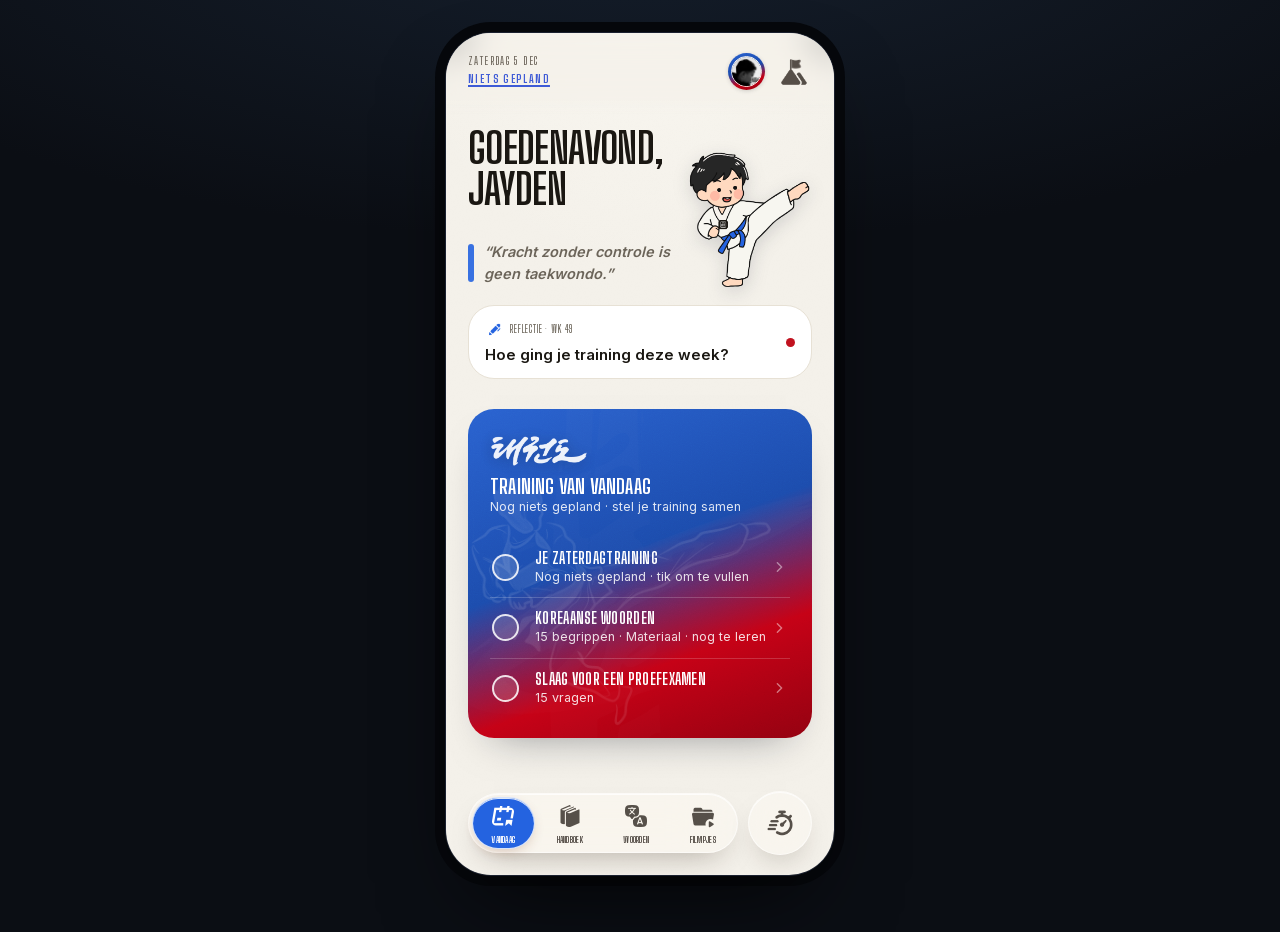
==== concept-coach.html @ eff6c696 "Keep timeline markers a constant medium size Use 15px dots without focus scaling, preserving date al" ====
<!doctype html>
<html lang="nl">
<head>
<meta charset="utf-8">
<meta name="viewport" content="width=device-width, initial-scale=1, viewport-fit=cover">
<meta name="theme-color" content="#F4F1EA">
<title>Poom Academy — Concept: Je Reis (smart trainer)</title>
<link rel="manifest" href="manifest-coach.webmanifest">
<link rel="icon" type="image/png" sizes="192x192" href="icons/icon-192.png">
<link rel="apple-touch-icon" href="icons/apple-touch-180.png">
<meta name="apple-mobile-web-app-capable" content="yes">
<meta name="mobile-web-app-capable" content="yes">
<meta name="apple-mobile-web-app-status-bar-style" content="default">
<meta name="apple-mobile-web-app-title" content="Poom Academy">
<link rel="stylesheet" href="fonts/inter.css">
<link rel="stylesheet" href="fonts/poster.css">
<style>
  /* Korean poster face (subset) for decorative hangul — echoes 태권도 brush weight */
  @font-face{font-family:'Black Han Sans';font-style:normal;font-weight:400;font-display:swap;
    src:url(fonts/blackhansans-kr.woff2) format('woff2');}
  :root{
    --ink:#1A1712; --mid:#101828; --page:#F4F1EA; --gray:#6B6459; --line:#E7E1D5;
    --surface:#FFFFFF; --surface0:rgba(255,255,255,0); --page0:rgba(244,241,234,0); --soft:#EFEADF;
    --seal:#C1121F; --seal-deep:#8E0D17;
    /* De markerveeg achter een bladwijzerwoord: een onregelmatige band met rafelige uiteinden,
       uitgerekt over de breedte van het woord. Alleen de vorm telt — de kleur komt uit CSS. */
    --mark-svg:url("data:image/svg+xml,%3Csvg xmlns='http://www.w3.org/2000/svg' viewBox='0 0 200 36' preserveAspectRatio='none'%3E%3Cpath d='M3 13c18-7 58-9 96-7 42 3 82 1 99 5l-2 15c-37 6-78 4-118 3-32-1-61 1-77-4z'/%3E%3C/svg%3E");
    --text:'Inter',system-ui,-apple-system,'Segoe UI',Roboto,sans-serif;
    --cond:'Big Shoulders Display',system-ui,sans-serif;
    --poster:'Saira Stencil One',system-ui,sans-serif;
    --kor:'Black Han Sans','Apple SD Gothic Neo','Noto Sans KR','Malgun Gothic',sans-serif;
    /* live element tokens (set per form by JS; fire default) */
    --el:#F0522B; --deep:#B01430; --glow:#FF7A18; --tint:#FFF4EF;
    --elline:rgba(207,60,35,.15); --hot:#F8A487; --elink:#3A0F14;
    /* Fixed UI blue — never themed. Used by app chrome that must stay put while --el shifts. */
    --blue:#3E5BD6;
  }
  *{box-sizing:border-box}
  html,body{margin:0;touch-action:manipulation}
  body{
    background:radial-gradient(120% 60% at 50% -10%, #16202e, transparent 60%), #0B0E14;
    min-height:100vh;font-family:var(--text);color:var(--ink);
    -webkit-font-smoothing:antialiased;text-rendering:optimizeLegibility;
    display:flex;justify-content:center;align-items:flex-start;padding:32px 20px 56px;
  }
  .cond{font-family:var(--cond);text-transform:uppercase;line-height:1.02}
  /* De aflees-strook voor de iOS-statusbalk: alleen op een telefoonscherm, want op de
     bureaubladweergave zit er geen statusbalk boven het toestelframe. */
  #topcap{display:none;position:fixed;top:0;left:0;right:0;z-index:2147483645;pointer-events:none;
    height:max(16px,env(safe-area-inset-top));background-color:var(--topbar,var(--page));
    transition:none!important;animation:none!important}
  #topfade{display:none;position:fixed;left:0;right:0;top:max(16px,env(safe-area-inset-top));
    height:26px;z-index:2147483646;pointer-events:none;
    background:linear-gradient(var(--topbar,transparent),transparent)}
  /* De dim-laag van een kaartje stopt bij het toestelframe, dus onder de aflees-strook. Dit vlak
     dimt die strook mee, zodat de schaduw doorloopt tot boven in de iOS-statusbalk. Bewust zonder
     overgang: een lopende transitie zet het aflezen van de balk uit (WebKit hasRunningTransitions). */
  #topdim{display:none;position:fixed;top:0;left:0;right:0;z-index:2147483647;pointer-events:none;
    height:max(16px,env(safe-area-inset-top));background-color:rgba(16,20,26,.58);
    transition:none!important;animation:none!important}
  .poster{font-family:var(--poster);text-transform:uppercase;line-height:.9}
  button{font-family:inherit;cursor:pointer}

  /* ---------- Device frame ---------- */
  .device{
    position:relative;width:390px;height:844px;flex:none;border-radius:46px;background:#0B0E14;
    overflow:hidden;border:1px solid #1b2130;
    box-shadow:0 2px 0 rgba(255,255,255,.05) inset, 0 40px 90px -30px rgba(0,0,0,.8), 0 0 0 10px #06080C;
  }
  .concept-flag{position:absolute;top:14px;left:50%;transform:translateX(-50%);z-index:120;
    font-family:var(--cond);text-transform:uppercase;letter-spacing:.18em;font-size:9.5px;font-weight:700;
    color:rgba(255,255,255,.34);pointer-events:none}
  .stage{position:absolute;inset:0;background:var(--page);overflow:hidden}
  .surface{position:absolute;inset:0;overflow-y:auto;overflow-x:hidden;scrollbar-width:none;
    -webkit-overflow-scrolling:touch}
  .surface::-webkit-scrollbar{display:none}
  /* Main tabs read as fixed native screens: Vandaag never scrolls (the dashboard fits), and the
     Handboek/Woorden shells hold a fixed header with only their inner list scrolling. Inner
     scrollers contain their scroll so the page/body never rubber-bands or drifts. */
  #today-surface{overflow:hidden}
  .wscroll,.wcat .ct-list,.hbcat .cs-body,.wcat .cs-body{overscroll-behavior:contain}
  /* Transient overlay scrollbar — auto-shows while scrolling, fades out after a short pause.
     A JS-driven thumb (.vsb) is injected into each scroll container so the length of the list
     is legible on touch + desktop without a persistent bar. */
  .vsb{position:absolute;top:0;right:var(--vsb-right,3px);width:5px;border-radius:3px;background:rgba(30,22,16,.32);
    opacity:0;pointer-events:none;z-index:6;transition:opacity .35s ease;will-change:transform}
  .vsb.on{opacity:1}
  @media (prefers-reduced-motion:reduce){ .vsb{transition:none} }
  .pad{padding:0 22px 130px}
  #today-surface .pad{padding-bottom:56px}
  /* The app shell is a fixed native-style screen: lock the document so nothing (the
     Oefentimer included) can scroll or rubber-band on iOS; inner lists scroll on their own. */
  @media (max-width:440px){
    html{overflow:hidden}
    /* --topbar wordt gezet zodra een gekleurd scherm opengaat: iOS leest de kleur van de
       statusbalk af aan de bovenste rij pixels, dus die moet mee veranderen. Geen overgang:
       een lopende transitie zet dat aflezen uit. */
    body{padding:0;background:var(--topbar,var(--page));position:fixed;inset:0;width:100%;
      overflow:hidden;overscroll-behavior:none}
    #topcap{display:block}
    html.tint #topfade{display:block}
    /* Zodra een kaartje openstaat dimt de strook mee. Hoe donker hij staat zet het script
       zelf, frame voor frame — een CSS-overgang mag hier niet (zie #topdim). Het verloop
       eronder dooft in hetzelfde tempo weg, want dat zou anders als een onverduisterde
       band boven de dim-laag blijven liggen. */
    html.dimmed #topdim{display:block}
    .device{width:100vw;height:100vh;height:100dvh;border-radius:0;border:0;box-shadow:none}
    .concept-flag{display:none}
  }

  /* ---------- Status row ---------- */
  .status{position:sticky;top:0;z-index:20;
    display:flex;align-items:center;justify-content:space-between;gap:12px;
    padding:calc(env(safe-area-inset-top) + 20px) 22px 10px;
    background:rgba(244,241,234,.62);
    -webkit-backdrop-filter:blur(16px) saturate(1.3);backdrop-filter:blur(16px) saturate(1.3)}
  /* soft fade under the sticky header so scrolling content dissolves instead of hard-cutting */
  .status::after{content:"";position:absolute;left:0;right:0;top:100%;height:16px;pointer-events:none;
    background:linear-gradient(rgba(244,241,234,.62),rgba(244,241,234,0));
    -webkit-backdrop-filter:blur(4px);backdrop-filter:blur(4px);
    -webkit-mask-image:linear-gradient(#000,transparent);mask-image:linear-gradient(#000,transparent)}
  .status .date{font-family:var(--cond);text-transform:uppercase;letter-spacing:.12em;font-size:11.5px;color:var(--gray)}
  /* Agenda teaser: the date grows a second line counting down to the next wedstrijd, examen or
     cursus. That line is itself the tap target — its count token is painted blue so it reads as
     tappable without adding a second button to an already busy header. */
  /* De hele hoek linksboven is het tikvlak, niet alleen de blauwe telling: dat is een regel
     van elf pixels hoog en die mis je met een duim net zo vaak als je hem raakt. Datum,
     telling en de lucht ernaast horen bij elkaar, dus vangen ze samen de tik op. */
  .status-when{display:flex;flex-direction:column;gap:5px;min-width:0;flex:1 1 auto;align-items:flex-start;
    align-self:stretch;justify-content:center;cursor:pointer;-webkit-tap-highlight-color:transparent}
  .status-next{font-family:var(--cond);text-transform:uppercase;letter-spacing:.12em;font-size:11.5px;
    color:var(--gray);max-width:100%;
    /* Altijd één regel: de header mag nooit drie regels hoog worden. Hij pakt wel de volle
       breedte tot aan de avatar, zodat naam én plaats zo vaak mogelijk passen. */
    white-space:nowrap;overflow:hidden;text-overflow:ellipsis;
    line-height:1.3;
    cursor:pointer;-webkit-tap-highlight-color:transparent;
    /* room for the count's underline: overflow:hidden (needed for the ellipsis) clips to the
       padding box, so without this the underline is cut off */
    padding-bottom:2px}
  .status-next:active{opacity:.55}
  .status-next b{color:var(--blue);font-weight:800;
    text-decoration:underline;text-decoration-thickness:1.5px;text-underline-offset:2px}
  .status-end{display:flex;align-items:center;gap:10px}
  .avatar{width:37px;height:37px;border-radius:50%;flex:none;padding:3px;box-sizing:border-box;cursor:pointer;
    box-shadow:0 1px 4px rgba(0,0,0,.16);background:var(--soft)}
  .avatar img{width:100%;height:100%;object-fit:cover;display:block;border-radius:50%;
    border:1.6px solid var(--page);box-sizing:border-box;background:var(--soft)}
  /* Tijdlijn zit naast de avatar: allebei gaan ze over jou, niet over de training van vandaag.
     Het raakvlak is 37px zodat hij even makkelijk te tikken is als de avatar. */
  /* Rustige knop: geen achtergrond naast de profielfoto, zodat de avatar het enige ronde
     element in de header blijft. Zonder pil is er geen binnenmarge nodig, dus het icoon
     mag de volle hoogte pakken en blijft het aanraakvlak toch 37px. */
  /* Je reis is de kern van de app, dus het icoon mag leven. Geen kader eromheen — in plaats
     daarvan wappert de vlag op de top. Daarvoor staat het icoon in twee lagen: de berg met de
     stok, en het doek los daarvan, zodat alleen dat doek beweegt. Het draaipunt ligt precies
     op de stok (43,3% / 29%), anders zwaait de hele vlag los van zijn mast. */
  /* De plaatjes hebben een loze rand: de berg beslaat maar 67% van zijn eigen vak. Bij een vak
     van 32px bleef er dus nog geen 22px berg over en verdween het wapperen. Het vak is daarom
     ruimer dan de knop; de zichtbare berg komt zo op ~26px uit en blijft daarmee een maatje
     kleiner dan de avatar ernaast, die de baas van de kop blijft. Alleen het vak steekt buiten
     de knop, de inkt niet, dus het aanraakvlak blijft de vertrouwde 37px.
     De inkt is precies die van een tabbalk-icoon: de berg is een navigatieknop en hoort dus
     dezelfde stem te hebben als de knoppen onderin, niet zwarter. */
  .tlbtn{width:37px;height:37px;flex:none;border:0;padding:0;border-radius:50%;cursor:pointer;
    background:none;box-shadow:none;
    display:grid;place-items:center;-webkit-tap-highlight-color:transparent}
  .tlbtn::before,.tlbtn::after{content:"";grid-area:1/1;width:38px;height:38px;
    background:rgba(30,22,16,.74)}
  .tlbtn::after{-webkit-mask:url(assets/icons/Journey-berg.png) center/contain no-repeat;
    mask:url(assets/icons/Journey-berg.png) center/contain no-repeat}
  .tlbtn::before{-webkit-mask:url(assets/icons/Journey-vlag.png) center/contain no-repeat;
    mask:url(assets/icons/Journey-vlag.png) center/contain no-repeat;
    transform-origin:43.3% 29%;will-change:transform;
    animation:tlWapper 7.2s ease-in-out infinite}
  /* Het doek bolt op en zakt weer terug: iets smaller worden leest als naar je toe draaien,
     de lichte scheefstand als de golf die er doorheen loopt. Het grootste deel van de lus
     is een rustige rimpeling; halverwege komt er een echte windvlaag doorheen, want een
     gelijkmatig zacht wapperen zag je op het toestel gewoon niet. */
  @keyframes tlWapper{
    0%     {transform:scaleX(1)    skewY(0deg)}
    8%     {transform:scaleX(.978) skewY(1.2deg)}
    17%    {transform:scaleX(1)    skewY(.1deg)}
    26%    {transform:scaleX(.984) skewY(-1deg)}
    34%    {transform:scaleX(1)    skewY(0deg)}
    43%    {transform:scaleX(.928) skewY(4.8deg)}
    53%    {transform:scaleX(1.012) skewY(-3.6deg)}
    62%    {transform:scaleX(.942) skewY(3.4deg)}
    71%    {transform:scaleX(1.004) skewY(-1.6deg)}
    79%    {transform:scaleX(.984) skewY(.9deg)}
    87%,100%{transform:scaleX(1)   skewY(0deg)}
  }
  @media (prefers-reduced-motion:reduce){ .tlbtn::before{animation:none} }
  .tlbtn:active{opacity:.62;transform:translateY(1px)}

  /* ---------- Coach greeting ---------- */
  .greet{padding:28px 0 4px;display:flex;align-items:flex-end;gap:8px}
  .greet-txt{flex:1 1 auto;min-width:0}
  .greet-masc{flex:0 0 auto;width:125px;height:158px;margin-bottom:-2px;display:block;cursor:pointer;
    pointer-events:auto;-webkit-tap-highlight-color:transparent;user-select:none;
    transform-origin:50% 100%;filter:drop-shadow(0 5px 9px rgba(16,24,40,.14));will-change:transform;transition:transform .13s ease}
  .greet-masc:active{transform:scale(.955)}
  .gm-b{position:relative;display:block;width:100%;height:100%;transform-origin:50% 100%}
  .gm-i{display:block;width:100%;height:100%;object-fit:contain;object-position:bottom center}
  .gm-blink{position:absolute;inset:0;opacity:0}
  .gm-b.blink .gm-blink{opacity:1}
  .greet .hello{font-family:var(--cond);text-transform:uppercase;font-weight:800;font-size:42px;
    letter-spacing:-.015em;line-height:.98;color:var(--ink)}
  .greet .hello .wave{-webkit-text-fill-color:initial}

  /* section eyebrow */
  .eye{display:flex;align-items:center;gap:10px;margin:26px 2px 12px}
  .eye h4{font-family:var(--cond);text-transform:uppercase;font-size:12.5px;font-weight:700;
    letter-spacing:.14em;color:var(--gray);margin:0}
  .eye .ln{flex:1;height:1px;background:var(--line)}

  /* ---------- Focus card (today's training) ---------- */
  .focus{position:relative;border-radius:26px;overflow:hidden;color:#fff;
    background:
      radial-gradient(130% 100% at 88% 4%, rgba(255,255,255,.16), transparent 55%),
      linear-gradient(152deg, var(--el) 0%, var(--deep) 92%);
    box-shadow:0 20px 40px -26px rgba(16,24,40,.5);
    padding:22px 22px 20px;isolation:isolate}
  .focus::after{content:"";position:absolute;inset:0;pointer-events:none;opacity:.20;mix-blend-mode:overlay;
    background-image:url('data:image/svg+xml;utf8,<svg xmlns="http://www.w3.org/2000/svg" width="140" height="140"><filter id="n"><feTurbulence type="fractalNoise" baseFrequency="0.9" numOctaves="2" stitchTiles="stitch"/><feColorMatrix type="saturate" values="0"/></filter><rect width="140" height="140" filter="url(%23n)" opacity="0.5"/></svg>')}
  .focus .fwm{position:absolute;right:-2px;top:50%;transform:translateY(-52%);
    font-family:var(--kor);
    font-weight:800;font-size:166px;line-height:1;color:rgba(255,255,255,.12);
    pointer-events:none;user-select:none;z-index:-1;letter-spacing:-.03em}
  .focus .ftop{display:flex;align-items:center;gap:12px;margin-bottom:16px}
  .femblem{width:46px;height:46px;border-radius:13px;flex:none;display:grid;place-items:center;
    background:linear-gradient(150deg, rgba(255,255,255,.22), rgba(255,255,255,.05));
    border:1px solid rgba(255,255,255,.24)}
  .femblem svg{width:26px;height:26px;color:#fff}
  .feye{font-family:var(--cond);text-transform:uppercase;letter-spacing:.16em;font-size:11px;
    font-weight:700;color:rgba(255,255,255,.82)}
  .fkick{font-family:var(--cond);text-transform:uppercase;letter-spacing:.16em;font-size:11px;
    color:rgba(255,255,255,.7);margin-bottom:3px}
  .focus h2{font-family:var(--cond);text-transform:uppercase;font-weight:800;font-size:34px;
    line-height:.94;letter-spacing:-.01em;margin:0 0 10px}
  .focus .intent{font-size:14.5px;line-height:1.45;color:rgba(255,255,255,.9);max-width:26ch}
  .fmeta{display:flex;align-items:center;gap:14px;margin-top:16px;
    font-family:var(--cond);text-transform:uppercase;letter-spacing:.06em;font-size:12px;color:rgba(255,255,255,.78)}
  .fmeta .d{width:3px;height:3px;border-radius:50%;background:rgba(255,255,255,.45)}
  .startbtn{position:relative;overflow:hidden;isolation:isolate;
    margin-top:8px;width:100%;border:1.5px solid rgba(20,40,90,.18);box-sizing:border-box;border-radius:15px;background:#fff;color:#000;
    font-family:var(--cond);text-transform:uppercase;font-weight:800;letter-spacing:.03em;font-size:16.5px;
    height:64px;padding:0 16px;display:flex;align-items:center;justify-content:center;gap:10px;
    box-shadow:0 10px 22px -14px rgba(0,0,0,.5), inset 0 1px 0 rgba(255,255,255,.95), inset 0 -2px 3px rgba(20,40,90,.07);transition:transform .12s, background .2s ease, border-color .2s ease}
  .startbtn::before,.nextbtn:not(.ghost)::before{content:'';position:absolute;top:-60%;bottom:-60%;left:0;width:48%;pointer-events:none;z-index:3;
    filter:blur(4.5px);will-change:transform;
    transform:translateX(-300%) skewX(-16deg)}
  /* White CTA: a neutral gloss (a colour cast would read as a smudge on white). */
  .startbtn::before{background:linear-gradient(100deg,transparent 0%,rgba(255,255,255,.02) 24%,rgba(255,255,255,.24) 50%,rgba(255,255,255,.02) 76%,transparent 100%)}
  /* Colour CTAs: shimmer tinted with the theme's own glow, not white. */
  .nextbtn:not(.ghost)::before{background:linear-gradient(100deg,transparent 0%,color-mix(in srgb,var(--glow) 2%,transparent) 24%,color-mix(in srgb,var(--glow) 18%,transparent) 50%,color-mix(in srgb,var(--glow) 2%,transparent) 76%,transparent 100%)}
  .startbtn.sheen::before,.nextbtn.sheen:not(.ghost)::before{animation:ctaSheen 6.25s ease-in-out}
  @keyframes ctaSheen{from{transform:translateX(-300%) skewX(-16deg)}to{transform:translateX(560%) skewX(-16deg)}}
  .startbtn:active{transform:scale(.975)}
  .startbtn svg{width:19px;height:19px}
  .startbtn-ic{width:44px;height:44px;flex:none;background:currentColor;transform:translateZ(0);backface-visibility:hidden;
    -webkit-mask:url(assets/icons/Coach1.png) center/contain no-repeat;
    mask:url(assets/icons/Coach1.png) center/contain no-repeat}
  /* De trainingsregel is een ingang en geen taak, dus hij draagt alleen een vinkje zodra je
     de hele training hebt gelopen. Er stond eerst een fluitje in de cirkel, maar die cirkel is
     overal elders het vakje dat je afvinkt — en dan zegt een knopje erin iets anders dan het
     doet. */
  .td-train .ti-ck{color:rgba(255,255,255,.95)}
  .trainday.licht .td-train .ti-ck{color:rgba(36,29,18,.9)}
  /* quiet circular whistle-only CTA pinned to the training-card top-right */
  .startbtn.compact{position:absolute;top:20px;right:20px;z-index:4;
    width:60px;height:60px;flex:none;margin:0;padding:0;border-radius:50%;gap:0;
    background:rgba(255,255,255,.14);color:#fff;border:1px solid rgba(255,255,255,.34);box-shadow:none}
  .startbtn.compact .startbtn-ic{width:34px;height:34px}
  /* Pointer-only hover: intensify the frost like the round timer button (no sticky state on touch) */
  @media (hover:hover){
    .startbtn.compact:hover{background:rgba(255,255,255,.34);border-color:rgba(255,255,255,.55)}
    .trainday.licht .startbtn.compact:hover{background:rgba(36,29,18,.2);border-color:rgba(36,29,18,.38)}
  }

  /* ---------- Up next (secondary) ---------- */
  .upnext{display:flex;align-items:center;gap:13px;margin-top:14px;background:var(--surface);
    border:1px solid var(--line);border-radius:16px;padding:13px 15px}
  .upnext .un-ic{width:34px;height:34px;border-radius:10px;flex:none;display:grid;place-items:center;
    background:var(--soft);color:var(--gray)}
  .upnext .un-ic svg{width:18px;height:18px}
  .upnext .un-t{flex:1;min-width:0}
  .upnext .un-t b{font-size:14px;font-weight:600;color:var(--ink)}
  .upnext .un-t small{display:block;color:var(--gray);font-size:12px;margin-top:1px}
  .upnext .un-when{font-family:var(--cond);text-transform:uppercase;font-size:11px;letter-spacing:.08em;color:var(--gray)}

  /* ---------- Journey ribbon (on today) ---------- */
  .ribbon{margin-top:14px;background:var(--surface);border:1px solid var(--line);border-radius:18px;
    padding:16px 17px;cursor:pointer;transition:transform .12s}
  .ribbon:active{transform:scale(.99)}
  .ribbon .rb-top{display:flex;align-items:center;justify-content:space-between;margin-bottom:12px}
  .ribbon .rb-t{font-family:var(--cond);text-transform:uppercase;font-weight:700;font-size:14px;letter-spacing:.02em}
  .ribbon .rb-n{font-family:var(--cond);text-transform:uppercase;font-size:11.5px;letter-spacing:.06em;color:var(--gray)}
  .track{display:flex;gap:6px}
  .track i{flex:1;height:7px;border-radius:4px;background:var(--soft)}
  .track i.on{background:linear-gradient(90deg,var(--el),var(--deep))}
  .track i.cur{background:var(--el);box-shadow:0 0 0 3px var(--tint)}
  .ribbon .rb-foot{margin-top:11px;display:flex;align-items:center;justify-content:space-between;
    font-size:12.5px;color:var(--gray)}
  .ribbon .rb-foot .go{font-family:var(--cond);text-transform:uppercase;letter-spacing:.06em;color:var(--ink);
    display:inline-flex;align-items:center;gap:5px}
  .ribbon .rb-foot .go svg{width:14px;height:14px}

  .greet .gday{margin-top:31px;padding-left:16px;position:relative;cursor:pointer;-webkit-tap-highlight-color:transparent}
  .greet .gday::before{content:'';position:absolute;left:0;top:.18em;bottom:.18em;width:6px;
    border-radius:3px;background:var(--gd,var(--el));opacity:.9}
  .greet .gday q{font-style:italic;font-weight:600;font-size:14.5px;line-height:1.5;
    color:var(--gray);quotes:'“' '”'}
  .greet .gday.gflip q{animation:gflip .42s cubic-bezier(.22,1,.36,1)}
  .greet .gday.gflip::before{animation:gflipbar .42s ease}
  @keyframes gflip{0%{opacity:0;transform:translateY(7px)}100%{opacity:1;transform:translateY(0)}}
  @keyframes gflipbar{0%{transform:scaleY(.2);opacity:.4}100%{transform:scaleY(1);opacity:.9}}

  /* ---------- Journey map ---------- */
  .jhead{padding:16px 0 4px}
  .jhead h1{font-family:var(--cond);text-transform:uppercase;font-weight:800;font-size:32px;letter-spacing:-.01em;margin:0}
  .jhead .js{margin-top:8px;color:var(--gray);font-size:14px}
  /* Library subtitles (Woorden + Handboek) share one size so switching tabs doesn't jump;
     Handboek's line re-wraps as the punch-bag narrows the title column. */
  .wlib .whead .js{font-size:13px;letter-spacing:-.005em;line-height:1.35;text-wrap:balance}
  /* geup-level slider (coloured fill = current grade) */
  .beltpick{margin:18px 0 6px;background:var(--surface);border:1px solid var(--line);
    border-radius:22px;padding:16px 18px 18px}
  .bp-top{display:flex;align-items:baseline;justify-content:space-between;gap:10px}
  .bp-k{font-family:var(--cond);text-transform:uppercase;letter-spacing:.14em;font-size:11px;
    font-weight:700;color:var(--gray)}
  .bp-band{font-family:var(--cond);text-transform:uppercase;font-weight:800;font-size:20px;
    letter-spacing:.01em;color:var(--ink)}
  .bp-slider{position:relative;height:60px;margin:14px 0 2px;touch-action:pan-y;isolation:isolate}
  .bp-track{position:absolute;inset:0;border-radius:999px;overflow:hidden;background:#F1EEE7;
    box-shadow:inset 0 1px 3px rgba(0,0,0,.10), inset 0 0 0 1px rgba(0,0,0,.05)}
  .bp-dots{position:absolute;left:27.5px;right:27.5px;top:50%;transform:translateY(-50%);height:8px;
    display:flex;align-items:center;justify-content:space-between;pointer-events:none;z-index:2}
  .bp-dots i{width:5px;height:5px;border-radius:50%;background:var(--gray);
    transition:background-color .3s ease}
  .bp-fill{position:absolute;left:0;top:0;bottom:0;width:0;z-index:1;
    transition:width .28s cubic-bezier(.34,1.3,.36,1), background .34s ease}
  .bp-thumb{position:absolute;top:50%;left:26px;width:52px;height:52px;transform:translate(-50%,-50%);
    border-radius:50%;background:#F4F4F1;background-clip:padding-box;border:3px solid #fff;overflow:hidden;
    box-shadow:0 1px 9px rgba(16,24,40,.28), 0 0 0 1px rgba(16,24,40,.08);
    display:flex;align-items:center;justify-content:center;gap:6px;pointer-events:none;
    transition:left .28s cubic-bezier(.34,1.3,.36,1), background .34s ease, border-color .34s ease;z-index:3}
  .bp-thumb.poom{flex-direction:column;gap:5px}
  .bp-thumb .pline{width:22px;height:3px;border-radius:2px;background:#fff;
    box-shadow:0 0 0 1px rgba(0,0,0,.22)}
  .bp-slider input[type=range]{-webkit-appearance:none;appearance:none;position:absolute;
    left:0;top:0;width:100%;height:60px;margin:0;background:transparent;cursor:pointer;z-index:4}
  .bp-slider input[type=range]::-webkit-slider-runnable-track{height:60px;background:transparent}
  .bp-slider input[type=range]::-webkit-slider-thumb{-webkit-appearance:none;width:56px;height:56px;
    border-radius:50%;background:transparent;border:0}
  .bp-slider input[type=range]::-moz-range-track{height:60px;background:transparent}
  .bp-slider input[type=range]::-moz-range-thumb{width:56px;height:56px;border-radius:50%;
    background:transparent;border:0}
  .bp-slider input[type=range]:focus{outline:none}
  .bp-meta{margin-top:5px;font-size:13.5px;color:var(--gray)}
  .bp-meta b{color:var(--ink);font-weight:700}
  /* Graduation registration: obtained date + time-in-grade, or a "Gegradueerd" date entry */
  /* De hoogte staat vast zodat de schuif eronder niet omhoog en omlaag springt zodra je
     van graad wisselt — met en zonder examinator is dit blok even hoog. */
  .bp-grad{margin-top:13px;display:flex;align-items:center;gap:10px;min-height:52px}
  .bp-grad.pop{animation:bpPop .42s cubic-bezier(.2,.7,.3,1)}
  .bp-grad-badge{font-size:19px;line-height:1;flex:none}
  .bp-grad-badge.dim{opacity:.4;filter:grayscale(.5)}
  .bp-grad-txt{display:flex;flex-direction:column;gap:1px;min-width:0}
  .bp-grad-txt b{font-size:13.5px;color:var(--ink);font-weight:800;letter-spacing:.004em}
  .bp-grad-sub{font-size:12px;color:var(--gray);line-height:1.25}
  .bp-gradbtn{position:relative;margin-left:auto;flex:none;display:inline-flex;align-items:center;
    background:var(--blue);color:#fff;border-radius:999px;padding:9px 16px;
    font-family:var(--cond);text-transform:uppercase;letter-spacing:.04em;font-weight:800;font-size:12.5px;
    box-shadow:0 7px 16px -8px var(--blue);cursor:pointer;-webkit-tap-highlight-color:transparent}
  .bp-gradbtn:active{transform:translateY(1px)}
  .bp-gradbtn .bp-graddate{position:absolute;inset:0;width:100%;height:100%;opacity:0;
    margin:0;padding:0;border:0;background:none;cursor:pointer;font-size:16px}
  /* micro-animations: grade number pops; belt-info line slides in from the sliding direction */
  .bp-band{transform-origin:center center}
  @keyframes bpPop{0%{transform:scale(.94);opacity:.4}55%{transform:scale(1.04);opacity:1}100%{transform:scale(1);opacity:1}}
  .bp-band.pop{animation:bpPop .4s cubic-bezier(.2,.7,.3,1)}
  /* No static screens: a slow light slice sweeps across the belt scrubber, so the grade you
     picked keeps catching the light (same skewed slice as the Vandaag CTA sheen). */
  .bp-thumb::after{content:'';position:absolute;top:-60%;bottom:-60%;left:0;width:46%;
    pointer-events:none;z-index:2;will-change:transform;filter:blur(3px);
    background:linear-gradient(100deg,transparent 0%,rgba(255,255,255,.04) 24%,rgba(255,255,255,.58) 50%,rgba(255,255,255,.04) 76%,transparent 100%);
    transform:translateX(-320%) skewX(-16deg)}
  .bp-thumb.sheen::after{animation:bpSheen 2.6s ease-in-out}
  @keyframes bpSheen{from{transform:translateX(-320%) skewX(-16deg)}to{transform:translateX(560%) skewX(-16deg)}}
  @media (prefers-reduced-motion: reduce){ .bp-thumb::after{display:none} }
  /* cross-fade push: old belt-info line pushes aside & fades out, new one slides in & fades in */
  .bp-meta{position:relative;overflow:hidden;padding-bottom:2px}
  .bp-meta-cur,.bp-meta-ghost{display:inline-block;white-space:nowrap}
  .bp-meta-ghost{position:absolute;left:0;top:0;pointer-events:none}
  @keyframes bpEnterR{from{opacity:0;transform:translateX(24px)}to{opacity:1;transform:translateX(0)}}
  @keyframes bpEnterL{from{opacity:0;transform:translateX(-24px)}to{opacity:1;transform:translateX(0)}}
  @keyframes bpExitL{from{opacity:1;transform:translateX(0)}to{opacity:0;transform:translateX(-24px)}}
  @keyframes bpExitR{from{opacity:1;transform:translateX(0)}to{opacity:0;transform:translateX(24px)}}
  /* Rate-icon set: a full-width carousel (whole set + highlight slides fully out/in, no crossfade). */
  @keyframes rateEnterR{from{transform:translateX(100%)}to{transform:translateX(0)}}
  @keyframes rateEnterL{from{transform:translateX(-100%)}to{transform:translateX(0)}}
  @keyframes rateExitL{from{transform:translateX(0)}to{transform:translateX(-100%)}}
  @keyframes rateExitR{from{transform:translateX(0)}to{transform:translateX(100%)}}
  .bp-meta-cur.enter-r{animation:bpEnterR .38s cubic-bezier(.22,.9,.3,1)}
  .bp-meta-cur.enter-l{animation:bpEnterL .38s cubic-bezier(.22,.9,.3,1)}
  .bp-meta-ghost.exit-l{animation:bpExitL .38s cubic-bezier(.22,.9,.3,1) forwards}
  .bp-meta-ghost.exit-r{animation:bpExitR .38s cubic-bezier(.22,.9,.3,1) forwards}
  /* Belt-picker bottom sheet (opened from the profile avatar) */
  .beltsheet-ov{position:absolute;inset:0;z-index:120;display:flex;align-items:flex-end;
    background:rgba(16,20,26,0);transition:background .28s;pointer-events:none}
  .beltsheet-ov.show{background:rgba(16,20,26,.58);pointer-events:auto}
  .bs-backdrop{position:absolute;inset:0;cursor:pointer}
  .beltsheet{position:relative;z-index:1;width:100%;background:var(--page);border-radius:26px 26px 0 0;
    padding:10px 22px 30px;box-shadow:0 -10px 40px rgba(0,0,0,.22);
    /* De verticale veeg is van ons (sluiten), horizontaal laten we aan de browser. */
    touch-action:pan-x;
    transform:translateY(100%);transition:transform .34s cubic-bezier(.22,1,.36,1)}
  .beltsheet input[type=range],.beltsheet input,.beltsheet textarea{touch-action:auto}
  .beltsheet .pl-vlist{touch-action:pan-y}
  .beltsheet-ov.show .beltsheet{transform:translateY(0)}
  .bs-grab{width:40px;height:4px;border-radius:2px;background:var(--line);margin:2px auto 12px}
  .bs-head{display:flex;align-items:baseline;justify-content:space-between;margin-bottom:2px}
  .bs-head h3{font-family:var(--cond);text-transform:uppercase;letter-spacing:.02em;font-size:21px;color:var(--ink)}
  .bs-done{font-family:var(--cond);text-transform:uppercase;letter-spacing:.05em;font-size:13.5px;color:var(--blue);
    background:none;border:0;cursor:pointer;padding:6px 2px;font-weight:700}
  .beltsheet .beltpick{margin:14px 0 0}
  /* Agenda sheet — reuses the belt sheet's chrome (backdrop, grab handle, head, slide-up)
     so the motion is identical; only the body below is agenda-specific. */
  .ag-list{display:flex;flex-direction:column;gap:8px;margin:16px 0 0}
  .ag-item{display:flex;align-items:center;gap:11px;background:var(--surface);
    border:1px solid var(--line);border-radius:16px;padding:10px 8px 10px 13px}
  .ag-ico{font-size:19px;line-height:1;flex:none}
  .ag-txt{display:flex;flex-direction:column;gap:1px;min-width:0;flex:1}
  .ag-txt b{font-size:13.5px;color:var(--ink);font-weight:800;letter-spacing:.004em;line-height:1.25}
  .ag-sub{font-size:12px;color:var(--gray);line-height:1.25}
  .ag-cnt{font-family:var(--cond);text-transform:uppercase;letter-spacing:.04em;font-size:12px;
    font-weight:800;color:var(--ink);flex:none;white-space:nowrap}
  .ag-del{flex:none;width:28px;height:28px;border:0;background:none;cursor:pointer;
    color:var(--gray);font-size:19px;line-height:1;padding:0;-webkit-tap-highlight-color:transparent}
  .ag-del:active{transform:scale(.9)}
  .ag-empty{font-size:12.5px;color:var(--gray);line-height:1.45;padding:2px 2px 0}
  /* List mode: the events plus a single button that swaps the sheet over to the form. */
  .ag-addbtn{display:flex;align-items:center;justify-content:center;gap:7px;width:100%;margin-top:14px;
    border-radius:16px;padding:15px 12px;
    font-family:var(--cond);text-transform:uppercase;letter-spacing:.06em;font-weight:800;font-size:13px}
  .ag-addbtn:active{transform:translateY(1px)}
  /* Form mode: type, name and the date range each get their own row. */
  .ag-form{display:flex;flex-direction:column;gap:11px;margin-top:16px}
  .ag-chips{display:flex;gap:7px;width:100%}
  .ag-chip{flex:1;display:inline-flex;align-items:center;justify-content:center;gap:5px;
    background:var(--surface);border:1px solid var(--line);border-radius:999px;padding:8px 4px;
    font-family:var(--cond);text-transform:uppercase;letter-spacing:.03em;font-weight:700;
    font-size:12px;color:var(--gray);cursor:pointer;-webkit-tap-highlight-color:transparent}
  .ag-chip.on{background:var(--ink);border-color:var(--ink);color:#fff}
  /* 16px is hier geen smaakkeuze: tikt je vinger in een veld dat kleiner is, dan zoomt Safari
     op de iPhone vanzelf in — en terugzoomen doet hij niet. Je kwam dus ingezoomd terug op de
     tijdlijn. De datumvelden hierboven staan om precies dezelfde reden op 16px. */
  .ag-title{width:100%;border:1px solid var(--line);border-radius:13px;background:var(--surface);
    padding:10px 12px;font-family:inherit;font-size:16px;color:var(--ink);-webkit-appearance:none}
  .ag-title::placeholder{color:var(--gray)}
  .ag-title:focus{outline:none;border-color:var(--blue)}
  /* Trainers bij een cursus: één regel per naam. De regels staan onder een eigen kopje, zodat
     ze niet verward worden met de naam van de cursus zelf — die staat in hetzelfde soort veld. */
  .ag-trainers{display:flex;flex-direction:column;gap:7px}
  .ag-trlab{font-family:var(--cond);text-transform:uppercase;letter-spacing:.1em;
    font-size:10px;font-weight:700;color:var(--gray)}
  /* Elke uitslagregel is een blokje op zich: eerst het onderdeel, daaronder de plaats. Naast
     elkaar werd het te smal voor vier chips op een telefoon. De scheiding maakt zichtbaar waar
     de ene regel ophoudt en de volgende begint. */
  .ag-resrow{display:flex;flex-direction:column;gap:7px}
  .ag-resrow+.ag-resrow{margin-top:11px;padding-top:11px;border-top:1px solid var(--line)}
  .ag-trrow{display:flex;align-items:center;gap:7px}
  .ag-trrow .ag-title{flex:1;min-width:0}
  .ag-trdel{flex:none;width:32px;height:32px;border:0;background:none;cursor:pointer;
    color:var(--gray);font-size:19px;line-height:1;padding:0;-webkit-tap-highlight-color:transparent}
  .ag-trdel:active{transform:scale(.9)}
  .ag-tradd{align-self:flex-start;border:0;background:none;padding:2px 0;cursor:pointer;
    font-family:var(--cond);text-transform:uppercase;letter-spacing:.04em;font-size:12px;
    font-weight:800;color:var(--blue);-webkit-tap-highlight-color:transparent}
  .ag-tradd:active{opacity:.6}
  .ag-trsub{margin-top:1px}
  /* Two native date fields side by side; the label reads back the pick in 3-letter month form. */
  .ag-dates{display:flex;gap:9px}
  .ag-date{position:relative;flex:1;min-width:0;display:flex;flex-direction:column;gap:2px;
    background:var(--surface);border:1px solid var(--line);border-radius:13px;padding:8px 12px 9px;
    cursor:pointer;-webkit-tap-highlight-color:transparent}
  .ag-date span{font-family:var(--cond);text-transform:uppercase;letter-spacing:.1em;
    font-size:10px;font-weight:700;color:var(--gray)}
  .ag-date b{font-size:13.5px;font-weight:800;color:var(--ink);white-space:nowrap;
    overflow:hidden;text-overflow:ellipsis}
  .ag-date b.dim{color:var(--gray);font-weight:600}
  .ag-date input{position:absolute;inset:0;width:100%;height:100%;opacity:0;margin:0;padding:0;
    border:0;background:none;cursor:pointer;font-size:16px}
  .ag-formact{display:flex;gap:9px;margin-top:4px}
  .ag-cancel,.ag-save{flex:1;border-radius:999px;padding:12px 14px;border:1px solid var(--line);
    font-family:var(--cond);text-transform:uppercase;letter-spacing:.05em;font-weight:800;font-size:12.5px;
    cursor:pointer;-webkit-tap-highlight-color:transparent}
  .ag-cancel{background:var(--surface);color:var(--gray)}
  .ag-save{background:var(--blue);border-color:var(--blue);color:#fff;box-shadow:0 7px 16px -8px var(--blue)}

  /* ---- Filmpjes: je eigen verzameling clips ----
     Eén categorie tegelijk, over de volle breedte. Planken naast elkaar nodigen uit tot
     grasduinen; taekwondo gaat over focus, dus je kiest eerst waar je mee bezig bent en ziet
     dan alleen dat. */
  /* Het overzicht bestaat uit aparte kaarten per categorie, net als het Handboek en de
     Woordenschat. De twee onderdelen met een eigen indeling (Gyeorugi en Poomsae) dragen hun
     groepsregel ín de kaart, met hun eigen regels ingesprongen eronder. */
  .vdlist .wrow{padding:12px 16px}
  /* Zonder tekentje links hoort de scheidslijn ook links te beginnen, anders zweeft hij. */
  .vdlist .wrow + .wrow::before{left:16px}
  .vdlist .wrow-grp + .wrow::before{display:none}
  .vdlist .vd-in + .vd-in::before{left:32px}
  .wrow-grp{display:flex;align-items:center;gap:10px;width:100%;padding:15px 16px 7px;
    background:none;border:0;text-align:left;cursor:default}
  .wrow-grp .wrow-gt{flex:1 1 auto;min-width:0;font-family:var(--cond);text-transform:uppercase;
    letter-spacing:.12em;font-size:11px;font-weight:700;color:var(--gray)}
  /* Een ingesprongen regel hoort bij de groepsregel erboven. */
  .vdlist .vd-in{padding-left:32px}
  /* De gereedschapsregel: alleen nog waarop je sorteert. Een keuze tussen weergaven is er niet
     meer — zonder voorbeeldplaatje bij Facebook en bij je eigen filmpjes is een raster een rij
     grijze vlakken, en dan is de lijst gewoon de betere. */
  .vd-tools{display:flex;flex:none;align-items:center;justify-content:flex-start;gap:10px;
    margin:2px 0 2px}
  .vd-sortb{border:0;background:none;padding:4px 2px;color:var(--gray);font-size:12.5px;
    font-weight:700;cursor:pointer;-webkit-tap-highlight-color:transparent}
  .vd-sortb:active{opacity:.6}
  .vd-sortb b{color:var(--ink)}
  /* Het beeld staat naast de tekst: dan passen er veel meer op een scherm en blijft de titel
     leesbaar. */
  .vd-grid{display:grid;grid-template-columns:1fr;gap:0;padding-top:6px}
  .vd-week-heading{margin:24px 0 0;font-size:13px;font-weight:700;color:var(--ink)}
  .vd-week-heading:first-child{margin-top:6px}
  .vd-grid .vd-tile{display:grid;grid-template-columns:104px 1fr;gap:12px;align-items:center;
    padding:10px 0;border-bottom:1px solid var(--line)}
  .vd-grid .vd-tt{margin-top:0;-webkit-line-clamp:2;font-size:14px}
  .vd-grid .vd-play{width:26px;height:26px}
  .vd-grid .vd-play::after{border-width:5px 0 5px 8px}
  /* In de lijst staan de puntjes zonder vlakje naast de titel; op die kale ondergrond trekken ze
     bij dezelfde korpsgrootte te veel aandacht. Alleen het tekentje krimpt — de knop eromheen
     houdt zijn maat, zodat je hem met een duim nog steeds raakt. */
  .vd-grid .vd-more{top:50%;right:0;transform:translateY(-50%);background:none;
    color:var(--gray);font-size:11px;letter-spacing:.3px;
    -webkit-backdrop-filter:none;backdrop-filter:none}
  .vd-grid .vd-tlink{display:contents}
  .vd-tile{position:relative}
  .vd-tlink{display:block;text-decoration:none;color:inherit;-webkit-tap-highlight-color:transparent}
  .vd-tlink:active{opacity:.72}
  /* 3:2 — hoger dan een filmstrook en daarmee rustiger in een raster, en het is de maat die
     een miniatuur uit een fotoalbum meestal al heeft. */
  .vd-thumb{position:relative;display:grid;place-items:center;width:100%;aspect-ratio:3/2;
    border-radius:14px;overflow:hidden;border:1px solid var(--line);
    background:repeating-linear-gradient(135deg,var(--soft) 0 9px,rgba(20,17,13,.035) 9px 18px)}
  .vd-thumb img{position:absolute;inset:0;width:100%;height:100%;object-fit:cover;display:block}
  /* YouTube levert zijn miniatuur als 4:3 met zwarte balken boven en onder het beeld. In een
     16:9-vak vallen die er vanzelf af, maar in ons 3:2-vak bleef er aan beide kanten een randje
     staan. Een tikje verder inzoomen duwt de balken er alsnog uit; we verliezen daarmee een
     paar procent aan de zijkanten, en dat is bij een miniatuur niet te zien. */
  .vd-thumb img.yt{transform:scale(1.19)}
  /* The play badge stays on top of the artwork, so a thumbnail that never arrives (no YouTube id,
     offline, blocked request) still leaves a readable placeholder rather than a bare grey box. */
  .vd-play{position:relative;z-index:1;width:38px;height:38px;border-radius:50%;background:rgba(20,17,13,.45)}
  .vd-play::after{content:"";position:absolute;left:54%;top:50%;transform:translate(-50%,-50%);
    width:0;height:0;border-style:solid;border-width:7px 0 7px 12px;
    border-color:transparent transparent transparent #fff}
  .vd-tt{display:-webkit-box;-webkit-line-clamp:2;-webkit-box-orient:vertical;overflow:hidden;
    margin-top:8px;font-size:13.5px;font-weight:800;line-height:1.3;color:var(--ink);
    padding-right:34px}
  .vd-ts{display:block;margin-top:2px;font-size:12px;color:var(--gray);
    white-space:nowrap;overflow:hidden;text-overflow:ellipsis}
  .vd-more{position:absolute;top:7px;right:7px;width:30px;height:30px;border-radius:50%;border:0;
    background:rgba(20,17,13,.55);color:#fff;font-size:15px;line-height:1;letter-spacing:.5px;
    display:grid;place-items:center;cursor:pointer;-webkit-tap-highlight-color:transparent;
    -webkit-backdrop-filter:blur(6px);backdrop-filter:blur(6px)}
  .vd-more:active{opacity:.6}
  /* De speler legt zich over het scherm in plaats van je de app uit te sturen: je bent aan het
     trainen, en dan wil je met één tik terug zijn bij je lijstje. */
  .vd-player{position:fixed;inset:0;z-index:130;display:grid;place-items:center;padding:16px;
    background:rgba(12,10,8,.94);opacity:0;transition:opacity .24s ease;-webkit-tap-highlight-color:transparent}
  .vd-player.show{opacity:1}
  .vd-pbox{position:relative;width:100%;max-width:560px;aspect-ratio:16/9;border-radius:14px;
    overflow:hidden;background:#000;transform:scale(.97);transition:transform .28s cubic-bezier(.22,1,.36,1)}
  .vd-player.show .vd-pbox{transform:none}
  .vd-pbox iframe,.vd-pbox video{position:absolute;inset:0;width:100%;height:100%;border:0;display:block;background:#000}
  .vd-px{position:absolute;top:calc(env(safe-area-inset-top) + 12px);right:14px;width:44px;height:44px;
    border:0;border-radius:50%;background:rgba(255,255,255,.14);color:#fff;display:grid;place-items:center}
  .vd-px svg{width:22px;height:22px}
  .vd-pcap{position:absolute;left:16px;right:70px;top:calc(env(safe-area-inset-top) + 18px);
    color:rgba(255,255,255,.82);font-size:13px;font-weight:700;line-height:1.3;
    display:-webkit-box;-webkit-line-clamp:2;-webkit-box-orient:vertical;overflow:hidden}
  /* Acht onderdelen passen niet als gelijke delen op één regel; ze mogen doorlopen naar de
     volgende en houden hun eigen breedte, anders wordt "Cooling down" een streepje. */
  .vd-chips{flex-wrap:wrap;gap:7px}
  .vd-chips .ag-chip{flex:0 0 auto;padding:8px 12px}
  .vd-lab{margin:4px 0 -4px;font-size:12.5px;font-weight:700;color:var(--gray)}
  .vd-lab-uit{font-weight:600;opacity:.8;margin:-2px 0 2px}
  .vd-dagen-kies{margin:10px 0 2px}
  /* Waar het filmpje terechtkomt is bij toevoegen geen keuze maar een mededeling; de naam van
     de plek mag er wel uitspringen, zodat je hem leest voor je op Bewaar drukt. */
  .vd-labp{color:var(--ink)}
  /* De keuze waar het filmpje vandaan komt: twee even grote blokken met een regel uitleg, want
     "link" en "album" zeggen op zichzelf nog niet wat er dan gebeurt. */
  .vd-mi{flex-wrap:wrap}
  .vd-mih{flex:1 0 100%;margin-top:3px;font-size:12.5px;font-weight:600;color:var(--gray)}
  .vd-mi input[type=file]{position:absolute;width:1px;height:1px;opacity:0;pointer-events:none}
  .vd-mi{position:relative}
  /* In de lijstweergave staat de tekst naast het beeld; in een raster eronder. Eén omhulsel
     maakt dat verschil met één regel opmaak in plaats van twee verschillende kaarten. */
  .vd-txt{display:block;min-width:0}
  /* Nog niets hier: net als een aanstaand evenement op de tijdlijn staat de tekst in een
     gestippeld kader. Het is duidelijk een lege plek die nog gevuld mag worden, geen fout. */
  .vd-empty{margin:26px 2px 8px;padding:26px 18px;border:1px dashed rgba(30,22,16,.3);
    border-radius:16px;font-size:13.5px;color:var(--gray);line-height:1.6;text-align:center}
  .vd-empty b{color:var(--ink)}
  /* Per-item menu, as a compact sheet so it matches every other sheet in the app. */
  .vd-menu{display:flex;flex-direction:column;gap:9px}
  .vd-mi{display:flex;align-items:center;gap:11px;width:100%;border:1px solid var(--line);border-radius:14px;
    padding:14px 16px;background:var(--surface);color:var(--ink);font-size:14.5px;font-weight:700;
    cursor:pointer;-webkit-tap-highlight-color:transparent}
  .vd-mi:active{opacity:.7}
  /* Weggooien is de enige stap die je niet terug kunt draaien; daarom draagt hij die kleur
     al in het menu, niet pas in de vraag erna. */
  .vd-mi.danger{color:#B23A48;border-color:rgba(178,58,72,.34);background:#FDF3F4}
  .vd-mi.cancel{justify-content:center;color:var(--gray)}
  /* De bevestigingsknop is rood en gevuld, niet een regeltje in een lijst: weggooien is de
     enige stap in dit vel die je niet meer terug kunt draaien, en dat hoort te zien te zijn
     voordat je hem aanraakt. */
  .vd-mi.gevaar{justify-content:center;background:#B23A48;border-color:#B23A48;color:#fff}
  .vd-mi.gevaar:active{opacity:.85}
  .vd-warn{margin:0 0 4px;font-size:13px;line-height:1.5;color:var(--gray)}
  /* De stand waarop je nu sorteert krijgt een vinkje; een gevulde knop zou te zwaar zijn voor
     iets wat je zo weer omzet. */
  .vd-mi.on{border-color:var(--ink)}
  .vd-mick{margin-left:auto;color:var(--ink);font-weight:800}
  /* Feedback while the title is fetched from YouTube — the form stays usable if it fails. */
  /* Het bijschrift hoort bij het veld erboven, dus plakt het eraan vast in plaats van op de
     volle regelafstand van het vel te staan. Zolang er niets te melden is blijft de hoogte wel
     gereserveerd: anders springt het hele vel op het moment dat de link herkend wordt. */
  #vd-posterwrap{display:contents}
  .vd-status{font-size:12px;color:var(--gray);line-height:1.4;min-height:17px;padding:3px 2px 0;
    margin-top:-9px}
  .vd-status.err{color:#B23A48}
  .ag-save[disabled]{opacity:.42;box-shadow:none;cursor:default}
  .ag-cancel:active,.ag-save:active{transform:translateY(1px)}
  /* Foto bij een event: de knop is het hele vlak, de gekozen foto staat er als voorbeeld boven. */
  .ag-photo{position:relative;display:flex;align-items:center;justify-content:center;margin-top:10px}
  .ag-photo img{display:block;width:100%;max-height:190px;object-fit:cover;border-radius:14px;
    border:1px solid var(--line)}
  /* Bewerkvlak: de foto vult het kader en je sleept hem op zijn plek. De cursor en het
     lichte inzoomen tijdens het slepen maken duidelijk dat dit vlak meegeeft. */
  .ag-phstage{position:relative;width:100%;height:190px;border:1px solid var(--line);
    border-radius:14px;overflow:hidden;touch-action:none;background:var(--soft)}
  .ag-phstage img{width:100%;height:100%;max-height:none;border:0;border-radius:0}
  .ag-phstage.pan{cursor:grab}
  .ag-phstage.pan.drag{cursor:grabbing}
  .ag-phstage.pan img{-webkit-user-select:none;user-select:none;-webkit-user-drag:none;pointer-events:none}
  .ag-phstage.pan::after{content:"";position:absolute;inset:0;pointer-events:none;border-radius:14px;
    box-shadow:inset 0 0 0 2px rgba(255,255,255,0);transition:box-shadow .18s ease}
  .ag-phstage.pan.drag::after{box-shadow:inset 0 0 0 2px rgba(255,255,255,.7)}
  .ag-phfit{position:absolute;top:8px;left:8px;display:flex;gap:2px;padding:2px;border-radius:999px;
    background:rgba(20,17,13,.55);-webkit-backdrop-filter:blur(6px);backdrop-filter:blur(6px)}
  .ag-phfitb{border:0;border-radius:999px;padding:5px 11px;background:transparent;color:rgba(255,255,255,.72);
    font-size:11.5px;font-weight:800;cursor:pointer;-webkit-tap-highlight-color:transparent}
  .ag-phfitb.on{background:#fff;color:var(--ink)}
  .ag-phhint{position:absolute;left:0;right:0;bottom:-19px;margin:0;text-align:center;
    font-size:11px;color:var(--gray)}
  .ag-photo.has{margin-bottom:22px}
  .ag-phbtn{display:flex;align-items:center;justify-content:center;gap:8px;width:100%;
    border:1px dashed var(--line);border-radius:14px;padding:16px;background:var(--soft);
    color:var(--gray);font-size:13.5px;font-weight:700;cursor:pointer;-webkit-tap-highlight-color:transparent}
  .ag-photo.has .ag-phbtn{position:absolute;left:50%;bottom:10px;transform:translateX(-50%);width:auto;
    border:0;padding:8px 14px;border-radius:999px;background:rgba(20,17,13,.6);color:#fff;
    -webkit-backdrop-filter:blur(6px);backdrop-filter:blur(6px)}
  .ag-phbtn:active{opacity:.68}
  .ag-phbtn input{position:absolute;width:1px;height:1px;opacity:0;pointer-events:none}
  .ag-phdel{position:absolute;top:8px;right:8px;width:30px;height:30px;border-radius:50%;border:0;
    background:rgba(20,17,13,.55);color:#fff;font-size:16px;line-height:1;display:grid;place-items:center;
    cursor:pointer;-webkit-tap-highlight-color:transparent}
  .ag-phdel:active{opacity:.6}
  /* ---- Graduatie bewerken ---- */
  .gx-lead{margin:0 0 12px;font-size:13px;color:var(--gray);letter-spacing:.01em}
  .gx-lead b{color:var(--ink);font-weight:800}
  .gx-del{display:block;width:100%;margin-top:14px;border:0;border-radius:12px;padding:11px;
    background:transparent;color:#C50116;font-size:13px;font-weight:700;font-family:inherit;
    cursor:pointer;-webkit-tap-highlight-color:transparent}
  .gx-del:active{opacity:.6}
  /* Bevestigen van een graduatie: een stap ertussen, want er is geen knop om het terug te draaien. */
  .bp-conf{display:flex;flex-direction:column;gap:9px;width:100%}
  .bp-conf p{margin:0;font-size:12.5px;color:var(--gray);line-height:1.45}
  .bp-conf p b{color:var(--ink);font-weight:800}
  .bp-conf-act{display:flex;gap:8px}
  .bp-conf-act button{flex:1;border:0;border-radius:999px;padding:9px;font-size:12.5px;
    font-weight:800;font-family:inherit;cursor:pointer;-webkit-tap-highlight-color:transparent}
  .bp-conf-no{background:var(--soft);color:var(--ink)}
  .bp-conf-yes{background:var(--beltfill,var(--el));color:#fff}
  .bp-conf-act button:active{opacity:.7}
  .bp-grad.conf{align-items:stretch}
  .bp-gradedit{margin-left:auto;flex:none;border:0;border-radius:999px;padding:6px 12px;
    background:var(--soft);color:var(--ink);font-size:12px;font-weight:700;font-family:inherit;
    cursor:pointer;-webkit-tap-highlight-color:transparent}
  .bp-gradedit:active{opacity:.65}
  /* ---- Tijdlijn ---- */
  /* De telregel hoort bij de kaarten eronder, dus begint hij op dezelfde lijn: 37px is de
     ruimte die de lijn met zijn haltes links van de kaarten inneemt. Tegen de schermrand
     hing hij los boven het verhaal in plaats van erboven. */
  .tl-lead{position:relative;margin:0 0 14px;padding-left:37px;font-size:12.5px;color:var(--gray);letter-spacing:.01em}
  /* De lijn begon onder de telregel, waardoor die regel er los boven zweefde. Nu tekent de
     telregel zelf het bovenste stukje: de lijn loopt door tot de bovenrand van die tekst, dus
     het aantal momenten hangt aan je verhaal in plaats van ernaast. 12px onder de tekst sluit
     hij aan op het jaartal (14px ondermarge, waarvan het jaartal er 2px overheen komt).
     Het 37px-inspringen is padding, dus 12px vanaf de rand is hetzelfde hart als de haltes. */
  .tl-lead.heeft-lijn::before{content:"";position:absolute;left:12px;width:6px;top:0;bottom:-12px;
    border-radius:3px 3px 0 0;background:var(--tlcol,var(--line))}
  .tl-empty{font-size:13.5px;color:var(--gray);line-height:1.55;text-align:center;padding:30px 12px 20px}
  /* De tijdlijn is een metrolijn: één doorlopende streep in de kleur van de band die je op dat
     moment droeg, met de gebeurtenissen als haltes. 5px: breed genoeg om twee bandkleuren als
     twee sporen naast elkaar te tonen, en nog steeds rustig naast de kaarten. Elk blok tekent
     zijn eigen stukje lijn en kleurt dat zelf, zodat de kleur precies bij een graduatie omslaat
     in plaats van bij een willekeurige rand. De blokken overlappen hun eigen ondermarge, anders
     valt er bij elke tussenruimte een gaatje. */
  .tl-line{position:relative;padding-left:37px}
  /* De lijn is 6px en niet 5: een tweekleurige band splitst op de helft, en bij 5px kreeg de
     ene kleur 2,5px — een halve pixel die op het scherm als vuile rand tussen de twee kleuren
     ging liggen. Zes deelt netjes in 3 en 3. De left schuift mee zodat het hart van de lijn op
     dezelfde 15px blijft liggen als het hart van de halte. */
  .tl-item::before,.tl-year::before{content:"";position:absolute;left:-25px;width:6px;
    background:var(--tlcol,var(--line))}
  /* Op de graduatie zelf slaat de kleur om in het hart van de datumhalte.
     Boven de halte de nieuwe band, eronder de vorige — de lijst
     loopt van nieuw naar oud, dus naar beneden ga je terug in de tijd. */
  .tl-item.tl-omslag::before{
    background:var(--tlcoln) 0 0/100% var(--tl-node-y,35px) no-repeat,var(--tlcolp,var(--line))}
  /* 1e en 2e poom dragen allebei dezelfde zwarte band, dus op de lijn zijn ze niet uit elkaar
     te houden. De band zelf lost dat op met witte strepen aan het uiteinde; de lijn doet hier
     hetzelfde. Ze staan bóven de halte, want de lijst loopt van nieuw naar oud: boven de halte
     is ná die gebeurtenis, en dat is precies de band die je vanaf dat moment droeg.
     Even breed als de lijn, dus ze lezen als strepen ín de band en niet als iets ernaast.
     De strepen blijven boven de grootste halte, ook wanneer de datum over twee regels loopt. */
  .tl-item.tl-str1::after,.tl-item.tl-str2::after{content:"";position:absolute;left:-25px;width:6px;
    background:#FFFFFF}
  .tl-item.tl-str1::after{top:calc(var(--tl-node-y,35px) - 18px);height:3px}
  .tl-item.tl-str2::after{top:calc(var(--tl-node-y,35px) - 23px);height:8px;
    background:linear-gradient(#FFFFFF 0 3px,transparent 3px 5px,#FFFFFF 5px 8px)}
  /* Vierkante naden: met afgeronde uiteinden per blok kneep de lijn bij elke kaart dicht en
     werd het een rij worstjes in plaats van één doorlopende lijn. Alleen de bovenkant van de
     hele lijn is rond; de onderkant dooft toch uit. */
  .tl-line>:first-child::before{border-radius:3px 3px 0 0}
  /* Loopt de lijn al door vanaf de telregel, dan is die kop daar al rond en zou een tweede
     ronding hier een knik in de doorlopende lijn knippen. */
  .tl-lead.heeft-lijn+#tl-body .tl-line>:first-child::before{border-radius:0}
  .tl-item::before{top:0;bottom:-12px}
  .tl-year::before{top:-2px;bottom:-10px}
  /* Onderaan houdt je verhaal op; daar dooft de lijn uit in plaats van hard af te breken. Met
     een masker, want de kleur kan ook een verloop van twee bandkleuren zijn. */
  .tl-line>.tl-item:last-child::before{-webkit-mask:linear-gradient(180deg,#000 58%,transparent);
    mask:linear-gradient(180deg,#000 58%,transparent)}
  /* Zo groot als een gebeurtenistitel en in dezelfde inkt: een jaartal is een kop, geen bijschrift. */
  .tl-year{position:relative;margin:2px 0 10px;padding-top:4px}
  /* Een nieuw jaartal is een adempauze in je verhaal. Een regel extra lucht erboven laat dat
     zien zonder er een streep voor nodig te hebben. Het eerste jaartal krijgt hem niet: daar
     begint de lijst en is er niets om afstand van te nemen. De lijn erlangs groeit mee, anders
     valt er precies in die lucht een gat in de tijdlijn. */
  .tl-line>.tl-year:not(:first-child){margin-top:20px}
  .tl-line>.tl-year:not(:first-child)::before{top:-22px}
  .tl-year span{display:inline-block;font-family:var(--cond);font-size:15.5px;font-weight:800;
    letter-spacing:.06em;text-transform:uppercase;color:var(--ink)}
  .tl-item{position:relative;margin-bottom:12px}
  /* Een geplande gebeurtenis mag zichtbaar zijn: de stippellijn was zo licht dat je hem niet zag. */
  .tl-item.fut{opacity:.94}
  /* Alle haltes houden dezelfde maat, met hun hart op de datum en bandkleurwissel. */
  .tl-dot{--tlsz:15px;box-sizing:border-box;
    position:absolute;left:calc(-22px - var(--tlsz) / 2);top:calc(var(--tl-node-y,35px) - var(--tlsz) / 2);
    width:var(--tlsz);height:var(--tlsz);border-radius:50%;font-size:13px;line-height:var(--tlsz);
    text-align:center;background:var(--tlcol,var(--line));border:2px solid var(--page)}
  .tl-card-icon{display:inline-flex;vertical-align:middle;width:28px;height:28px;
    align-items:center;justify-content:center;margin:-5px 5px -5px -4px;font-size:18px}
  .tl-ico{display:block;width:28px;height:28px;background:var(--ink);
    -webkit-mask:center/contain no-repeat;mask:center/contain no-repeat}
  .ic-tl-wedstrijd{-webkit-mask-image:url('assets/icons/Wedstrijd.png');mask-image:url('assets/icons/Wedstrijd.png')}
  .ic-tl-examen{-webkit-mask-image:url('assets/icons/Examen.png');mask-image:url('assets/icons/Examen.png')}
  .ic-tl-cursus{-webkit-mask-image:url('assets/icons/Cursus.png');mask-image:url('assets/icons/Cursus.png')}
  /* Wat ruimer aan de kop: de datumregel stond met 13px bijna tegen de rand aan, en juist daar
     komt nu ook het potlood naast staan. Met dubbel zoveel lucht krijgt de regel wat adem en
     staat de kaart rustiger in de lijst. Onderaan blijft het krap — daar sluit de kaart af. */
  .tl-card{position:relative;border:1px solid var(--line);border-radius:16px;padding:26px 15px 13px;background:var(--surface)}
  /* Het potlood hangt in de hoek en is er alleen als de kaart bovenaan staat. Het blijft in de
     opmaak staan (alleen onzichtbaar), zodat de tekst niet verspringt als het verschijnt. */
  .tl-pen{position:absolute;top:14px;right:9px;z-index:2;width:34px;height:34px;padding:0;border:0;
    border-radius:50%;background:var(--soft);color:var(--gray);display:grid;place-items:center;
    opacity:0;pointer-events:none;transform:scale(.86);
    transition:opacity .22s ease,transform .22s cubic-bezier(.22,1,.36,1)}
  .tl-pen svg{width:16px;height:16px}
  .tl-item.tl-atop .tl-pen{opacity:1;pointer-events:auto;transform:none}
  .tl-pen:active{transform:scale(.9)}
  .tl-ttl[role="button"]{cursor:pointer;-webkit-tap-highlight-color:transparent}
  .tl-ttl[role="button"]:active{opacity:.6}
  .tl-photo[role="button"]{cursor:zoom-in}
  /* De titel mag niet onder het potlood doorlopen. Die ruimte staat er altijd, ook als het
     potlood er nog niet is: reserveerden we hem pas bij het verschijnen, dan brak de titel op
     dat moment naar een extra regel en sprong de kaart — en zijn buren — omlaag. Nu breekt de
     titel meteen op de goede plek en verandert er niets meer als het potlood opkomt. */
  .tl-date,.tl-ttl{padding-right:38px}
  .tl-item.fut .tl-card{border-style:dashed;border-color:rgba(30,22,16,.3);background:transparent}
  .tl-date{display:block;font-size:11.5px;line-height:16px;font-weight:700;letter-spacing:.04em;text-transform:uppercase;
    color:var(--gray);font-family:var(--cond)}
  /* Hoe lang geleden staat in precies dezelfde letter als de datum — zelfde maat, zelfde
     gewicht — maar in het blauw van "nog 14 dagen" in de kop. Daar telt het blauw af naar iets
     dat komt, hier telt het terug van iets dat was. Alleen de kleur springt eruit; zou ook het
     gewicht meedoen, dan viel de tekst uit de lijn van de datum waar hij bij hoort.
     Geen onderstreping: in de kop is die het teken dat je erop kunt tikken, en dat kan hier niet.
     Een zwevende punt ertussen, zoals bij de uitslagen: twee dingen op één regel die niet in
     elkaar mogen lopen. Hij komt op met het potlood, bij de kaart die je op dat moment leest —
     bij elke kaart tegelijk wordt het ruis. Hij blijft wel altijd in de opmaak staan, zodat de
     regel niet verspringt op het moment dat hij verschijnt. */
  .tl-sinds{font-style:normal;color:var(--blue);opacity:0;transition:opacity .22s ease}
  .tl-item.tl-atop .tl-sinds{opacity:1}
  .tl-ttl{display:block;margin-top:3px;font-size:15.5px;font-weight:800;line-height:1.25;color:var(--ink)}
  .tl-meta{display:block;margin-top:3px;font-size:12.5px;color:var(--gray)}
  .tl-meta i{font-style:normal;font-weight:700;color:var(--el)}
  .tl-res{display:inline-block;margin-top:7px;margin-right:9px;padding:4px 10px;border-radius:999px;
    background:var(--beltfill,var(--el));color:var(--beltink,#fff);font-size:12px;font-weight:800}
  /* Deelgenomen is geen prijs, dus geen bandkleur: dezelfde vorm, rustige tinten. Zo zie je in
     één oogopslag het verschil tussen een podium en een toernooi waar je het geprobeerd hebt. */
  .tl-res.plain{background:var(--soft);color:var(--gray)}
  .tl-photo{display:block;width:100%;max-height:210px;object-fit:cover;border-radius:12px;margin-top:10px}
  /* "Passend" letterboxt in een vast kader — anders zou object-fit:contain niets doen. */
  .tl-photo.fitc{height:210px;max-height:none;background:var(--soft);border:1px solid var(--line)}
  .tl-edit{margin-top:10px;border:0;border-radius:999px;padding:7px 13px;background:var(--soft);
    color:var(--gray);font-size:12px;font-weight:700;cursor:pointer;-webkit-tap-highlight-color:transparent}
  .tl-edit:active{opacity:.65}
  .tl-grad{display:block;margin-top:7px;font-size:12px;font-weight:700;color:var(--gray)}
  /* Het reservekopie-blok staat onderaan de tijdlijn, los van de kaarten: het hoort niet bij
     je verhaal, het beschermt het. Daarom een scheidslijn en de rustige knopstijl. */
  .tl-backup{margin-top:26px;padding-top:18px;border-top:1px solid var(--line)}
  .tl-backup-note{margin:0 0 10px;font-size:12px;color:var(--gray);line-height:1.3}
  .tl-backup-act{display:flex;gap:9px;flex-wrap:wrap}
  /* De examinator is een herinnering, geen prijs; de gekleurde pil blijft voor uitslagen. */
  /* De vergrote foto: zwart eromheen zodat er niets anders om je aandacht vraagt, en de hele
     foto in beeld in plaats van bijgesneden. Overal tikken sluit hem weer. */
  .tl-lb{position:fixed;inset:0;z-index:120;display:grid;place-items:center;padding:22px;
    background:rgba(12,10,8,.92);opacity:0;transition:opacity .24s ease;-webkit-tap-highlight-color:transparent}
  .tl-lb.show{opacity:1}
  .tl-lb img{max-width:100%;max-height:100%;border-radius:12px;object-fit:contain;
    transform:scale(.96);transition:transform .28s cubic-bezier(.22,1,.36,1)}
  .tl-lb.show img{transform:none}
  .tl-lb-x{position:absolute;top:calc(env(safe-area-inset-top) + 12px);right:14px;width:44px;height:44px;
    border:0;border-radius:50%;background:rgba(255,255,255,.14);color:#fff;display:grid;place-items:center}
  .tl-lb-x svg{width:22px;height:22px}
  .tl-exam{display:block;margin-top:6px;font-size:12px;font-weight:600;color:var(--gray)}
  .tl-add{display:flex;align-items:center;justify-content:center;gap:9px;width:100%;margin-top:6px;
    border-radius:16px;padding:15px;
    font-family:var(--cond);text-transform:uppercase;letter-spacing:.06em;font-size:13px;font-weight:800}
  .tl-add:active{transform:translateY(1px)}
  /* Zwevende plusknop — zelfde plek en maat als de oefentimer, maar in accentblauw zodat hij
     leest als "hier voeg je iets toe". Je hoeft nu niet meer naar de staart van je verhaal te
     scrollen om een moment te bewaren. */
  .tl-fab{position:absolute;right:22px;bottom:calc(env(safe-area-inset-bottom) + 20px);z-index:40;
    width:64px;height:64px;border-radius:50%;
    display:grid;place-items:center;
    opacity:0;transform:translateY(16px) scale(.88)}
  .tlscreen.show .tl-fab{opacity:1;transform:none;
    transition:opacity .3s ease .16s, transform .4s cubic-bezier(.24,1.25,.4,1) .16s}
  .tlscreen.show .tl-fab:active{transform:scale(.92);transition:transform .12s}
  .tl-fab svg{position:relative;z-index:2;width:27px;height:27px}
  /* Dezelfde knop als op de tijdlijn. Hij staat alleen op de pagina van een onderdeel, nooit
     op het overzicht: je voegt een filmpje altijd érgens aan toe, en dat "ergens" is de pagina
     waar je op staat. De tabbalk is daar weggeschoven, dus hij mag gewoon onderin. */
  .vdcat .vd-fab{position:fixed;opacity:0;transform:translateY(16px) scale(.88)}
  /* De puntjesbalk staat onderin; de lijst moet erboven uit kunnen rollen en de plusknop mag er
     niet half overheen hangen, dus die schuift een verdieping omhoog. */
  /* Hetzelfde verloop als op het overzicht: de lijst lost op in de pagina op de hoogte waar de
     puntjesbalk zweeft, in plaats van er onleesbaar onderdoor te schuiven. */
  .vdcat::after{content:"";position:absolute;left:0;right:0;bottom:0;z-index:38;pointer-events:none;
    height:calc(env(safe-area-inset-bottom) + 118px);
    background:linear-gradient(var(--page0),var(--page) 52%)}
  .vdcat.show .vd-fab{opacity:1;transform:none;
    transition:opacity .3s ease .16s, transform .4s cubic-bezier(.24,1.25,.4,1) .16s}
  .vdcat.show .vd-fab:active{transform:scale(.92);transition:transform .12s}
  /* Ruimte onder de lijst zodat de knop nooit het laatste filmpje afdekt. */
  .vdcat .cs-body{padding-bottom:calc(env(safe-area-inset-bottom) + 118px)}

  /* ---- Eén familie voor alle "voeg toe"-knoppen ---- */
  /* Agenda, tijdlijn en filmpjes vroegen alledrie om iets toevoegen, maar zagen er alledrie
     anders uit — op de tijdlijn stonden zelfs twee verschillende plusknoppen op hetzelfde
     scherm. Nu delen ze kleur, schaduw, veeg en indrukgevoel; alleen de vorm verschilt,
     want een balk past in een kaart en een rondje in een kop. */
  .ag-addbtn,.tl-add,.pl-add,.tl-fab{
    overflow:hidden;border:0;cursor:pointer;
    background:var(--blue);color:#fff;-webkit-tap-highlight-color:transparent;
    box-shadow:0 16px 34px -14px rgba(62,91,214,.72), 0 2px 6px -3px rgba(18,26,62,.4),
               inset 0 1px 0 rgba(255,255,255,.34)}
  /* De FAB staat zelf al absoluut; de rest heeft een eigen stapelcontext nodig voor de veeg. */
  .ag-addbtn,.tl-add,.pl-add{position:relative}
  .add-lab{position:relative;z-index:2}
  .ag-addbtn::after,.tl-add::after,.pl-add::after,.tl-fab-glint{
    content:"";position:absolute;top:-60%;bottom:-60%;left:0;width:56%;z-index:1;pointer-events:none;
    filter:blur(7px);transform:translateX(-300%) skewX(-16deg);
    background:linear-gradient(100deg,transparent 0%,rgba(255,255,255,.02) 24%,
      rgba(255,255,255,.30) 50%,rgba(255,255,255,.02) 76%,transparent 100%)}
  /* Lange pauze tussen de vegen: een doorlopende glans zou onrustig staan naast de lijst.
     De veeg zelf duurt bijna twee seconden — hard genoeg om op te merken, zacht genoeg om
     niet te flitsen. */
  @keyframes addGlint{0%{transform:translateX(-300%) skewX(-16deg)}
    16%{transform:translateX(560%) skewX(-16deg)}
    100%{transform:translateX(560%) skewX(-16deg)}}
  @media (prefers-reduced-motion:no-preference){
    .ag-addbtn::after,.tl-add::after,.pl-add::after,.tlscreen.show .tl-fab-glint,.vd-fab .tl-fab-glint{
      animation:addGlint 12s ease-in-out 1.4s infinite}}
  /* Ruimte onder de lijst zodat de knop nooit het laatste moment afdekt. */
  .tlscreen .sbody{padding-bottom:calc(env(safe-area-inset-bottom) + 104px)}
  /* Het kruisje hoeft geen wit rondje met randje: net als bij het proefexamen en de
     check-in is sluiten een stille actie die niet om aandacht hoort te vragen. */
  #tlscreen .shead .sx,#coachscreen .shead .sx{width:64px;height:64px;flex:none;margin:0;border:0;border-radius:50%;
    background:transparent;color:var(--gray);display:grid;place-items:center;
    transition:transform .16s ease, background .2s ease, color .2s ease}
  #tlscreen .shead .sx:hover,#coachscreen .shead .sx:hover{background:rgba(20,23,18,.05);color:var(--ink)}
  #tlscreen .shead .sx:active,#coachscreen .shead .sx:active{transform:scale(.9)}
  #tlscreen .shead .sx svg,#coachscreen .shead .sx svg{width:24px;height:24px}
  /* Korte melding, boven alles — ook boven sheets (z-index 120) en schermen (90). */
  .toast{position:fixed;left:50%;bottom:calc(22px + env(safe-area-inset-bottom,0px));transform:translate(-50%,14px);
    z-index:400;max-width:min(88vw,420px);padding:12px 18px;border-radius:999px;
    background:rgba(20,17,13,.92);color:#fff;font-size:13px;font-weight:700;line-height:1.35;text-align:center;
    opacity:0;pointer-events:none;transition:opacity .22s ease,transform .22s ease}
  .toast.show{opacity:1;transform:translate(-50%,0)}

  /* ---- Coach: eigen weekprogramma ----
     Het programma van een dag is een tijdlijn, net als je taekwondo-verhaal: een doorlopende
     lijn met haltes en kaarten ernaast. Daar is het dezelfde vorm voor dezelfde vraag — wat
     komt er na wat — en het scheelt de app een tweede manier om een rij dingen te tonen. */
  .coachscreen .shead{padding-bottom:4px}
  .pl-title{flex:1;min-width:0;order:0}
  #tlscreen .pl-title{cursor:pointer;-webkit-tap-highlight-color:transparent}
  .pl-title .han-lab{display:block;font-size:11px;letter-spacing:.05em;color:var(--gray);line-height:1}
  .pl-title h2{margin:8px 0 0;font-family:var(--cond);text-transform:uppercase;letter-spacing:.02em;
    font-size:23px;font-weight:800;color:var(--ink);line-height:1}
  /* De dagtitel wisselt met een veeg, net als de woordgroepen: de oude naam schuift met je mee
     naar buiten en de nieuwe komt van de andere kant in beeld. */
  #pl-scroll{padding-top:0;padding-bottom:calc(env(safe-area-inset-bottom,0px) + 118px)}
  /* Weekstrip: zeven vaste kolommen, dus hij schuift niet en de dag van vandaag staat altijd
     op dezelfde plek. De strip plakt boven de lijst mee met de scroll. */
  .pl-week{display:grid;grid-template-columns:repeat(7,1fr);gap:5px;
    position:sticky;top:0;z-index:6;background:var(--page);padding:10px 0 12px}
  .pl-day{position:relative;display:flex;flex-direction:column;align-items:center;gap:5px;
    border:1px solid var(--line);border-radius:13px;background:var(--surface);padding:9px 0 8px;
    font-family:var(--cond);text-transform:uppercase;letter-spacing:.04em;
    font-weight:800;color:var(--gray);cursor:pointer;-webkit-tap-highlight-color:transparent;
    transition:background .18s ease,color .18s ease,border-color .18s ease}
  .pl-day:active{transform:scale(.94)}
  .pl-dots{display:flex;gap:2.5px;height:4px;align-items:center}
  .pl-dots i{width:4px;height:4px;border-radius:50%;background:currentColor;opacity:.45;display:block}
  .pl-day.today{border-color:var(--beltfill,var(--el));color:var(--beltfill,var(--el))}
  .pl-day.on{background:var(--beltfill,var(--el));border-color:var(--beltfill,var(--el));color:var(--beltink,#fff)}
  .pl-day.on .pl-dots i{opacity:.9}
  .pl-dnum{font-size:13px;line-height:1}

  .pl-head{display:flex;align-items:baseline;gap:8px;margin:2px 0 12px}
  .pl-headt{flex:1;font-family:var(--cond);text-transform:uppercase;letter-spacing:.06em;
    font-size:13.5px;font-weight:800;color:var(--ink)}
  .pl-headn{font-size:11.5px;font-weight:700;color:var(--gray);letter-spacing:.04em}

  /* De lijn en de haltes lenen hun maatvoering van de tijdlijn, zodat de twee schermen als één
     app aanvoelen. Alleen de kleur is hier niet de bandkleur maar de rust van de haarlijn: een
     trainingsavond heeft geen graden. */
  .plt-line{position:relative;padding-left:37px}
  .plt-item::before,.plt-kop::before{content:"";position:absolute;left:-25px;width:6px;
    background:var(--line)}
  .plt-line>:first-child::before{border-radius:3px 3px 0 0}
  .plt-item::before{top:0;bottom:-12px}
  .plt-kop::before{top:-2px;bottom:-10px}
  .plt-line>.plt-item:last-child::before{-webkit-mask:linear-gradient(180deg,#000 58%,transparent);
    mask:linear-gradient(180deg,#000 58%,transparent)}
  /* De onderdeelnaam staat boven zijn kaarten zoals het jaartal boven de gebeurtenissen van dat
     jaar: dezelfde letter, dezelfde adempauze ervoor. Zet je twee keer poomsae achter elkaar,
     dan staan ze onder één kop. */
  .plt-kop{position:relative;margin:2px 0 10px;padding-top:4px}
  .plt-line>.plt-kop:not(:first-child){margin-top:20px}
  .plt-line>.plt-kop:not(:first-child)::before{top:-22px}
  .plt-kop span{display:inline-block;font-family:var(--cond);font-size:15.5px;font-weight:800;
    letter-spacing:.06em;text-transform:uppercase;color:var(--ink)}
  .plt-kop i{font-style:normal;font-family:var(--cond);font-size:12px;font-weight:700;
    letter-spacing:.04em;color:var(--gray);margin-left:7px}
  .plt-item{position:relative;margin-bottom:14px}
  /* De halte draagt het nummer van de stap, zodat je onderweg ziet hoe ver je bent. Is het
     onderdeel af, dan staat er een vinkje. Zelfde maat en zelfde plaatsing als op de tijdlijn. */
  .plt-dot{--tlsz:32px;box-sizing:border-box;
    position:absolute;left:calc(-22px - var(--tlsz) / 2);top:calc(46px - var(--tlsz) / 2);
    width:var(--tlsz);height:var(--tlsz);border-radius:50%;
    font-family:var(--cond);font-size:13px;font-weight:800;line-height:30px;
    text-align:center;color:var(--gray);background:var(--surface);border:1px solid var(--line)}
  .plt-dot svg{width:15px;height:15px;vertical-align:-3px}
  /* De halte streept af. Je hoeft niet elk onderdeel via de timer te lopen — soms doe je iets
     op je eigen manier en wil je het alleen wegstrepen. */
  button.plt-dot{padding:0;cursor:pointer;-webkit-tap-highlight-color:transparent;
    transition:transform .18s cubic-bezier(.22,1,.36,1)}
  button.plt-dot:active{transform:scale(.88)}
  .plt-item.af .plt-dot{background:var(--beltfill,var(--el));border-color:var(--beltfill,var(--el));
    color:var(--beltink,#fff)}
  .plt-item.nu .plt-dot{border-color:var(--blue);color:var(--blue)}
  .plt-card{position:relative;border:1px solid var(--line);border-radius:18px;
    padding:18px 17px 17px;background:var(--surface);
    transition:background .2s ease,border-color .2s ease,opacity .2s ease}
  /* Het onderdeel dat nu aan de beurt is licht blauw op: je hoeft niet te zoeken waar je was. */
  .plt-item.nu .plt-card{background:rgba(58,92,246,.07);border-color:rgba(58,92,246,.4)}
  .plt-item.af .plt-card{opacity:.6}
  /* De knoppen staan niet op elke kaart, maar alleen op de kaart die je aan het lezen bent —
     dezelfde regel als het potlood op de tijdlijn. Een lijst waar op elke regel vier knoppen
     staan leest als een gereedschapskist; zo leest hij als een programma waar je doorheen loopt.
     Ze staan in een strookje onder de titel: links de dingen die je aan het onderdeel doet,
     rechts het enige dat je met het onderdeel doet. De hoogte groeit en krimpt mee, en omdat er
     altijd precies één kaart open staat verschuift de lijst er per saldo niet van. */
  .plt-acts{display:grid;grid-template-rows:0fr;opacity:0;pointer-events:none;
    transition:grid-template-rows .22s cubic-bezier(.22,1,.36,1), opacity .16s ease}
  .plt-acts > div{overflow:hidden;min-height:0}
  .plt-item.plt-atop .plt-acts{grid-template-rows:1fr;opacity:1;pointer-events:auto}
  /* Geen streep boven de knoppen: de lucht eronder scheidt al genoeg, en een lijn per kaart
     maakt van een lijst een formulier. */
  .plt-strook{display:flex;align-items:center;justify-content:space-between;gap:12px;
    margin-top:26px}
  .plt-grp{display:flex;align-items:center;gap:7px;margin-left:-9px}
  /* Drie rondjes naast elkaar met een vulling erachter lezen als drie knoppen die om aandacht
     vragen; het gaat hier om bijstellen, niet om beginnen. Alleen de tekeningen blijven staan,
     de aanraakvlakken blijven even groot. */
  .plt-act{width:36px;height:36px;flex:none;padding:0;border:0;border-radius:50%;
    background:none;color:var(--gray);display:grid;place-items:center;
    cursor:pointer;-webkit-tap-highlight-color:transparent;
    transition:transform .2s cubic-bezier(.22,1,.36,1), opacity .2s ease}
  .plt-act svg{width:18px;height:18px}
  .plt-act[disabled]{opacity:.32;cursor:default}
  .plt-act:not([disabled]):active{transform:scale(.9)}
  /* De knoppenstrook hoort maar bij een kaart tegelijk, dus er staat nooit meer dan een
     fluitje in beeld. Daarom mag hij altijd het accent dragen: hij wijst zonder te schreeuwen. */
  .plt-play{display:flex;align-items:center;gap:8px;height:36px;padding:0 15px;border:0;
    border-radius:999px;background:var(--blue);color:#fff;cursor:pointer;
    box-shadow:0 8px 18px -10px rgba(30,50,160,.8);
    -webkit-tap-highlight-color:transparent;font-family:var(--cond);text-transform:uppercase;
    letter-spacing:.06em;font-size:12px;font-weight:800;
    transition:transform .2s cubic-bezier(.22,1,.36,1), background .2s ease, color .2s ease}
  .plt-play:active{transform:scale(.95)}
  .plt-when{display:block;font-size:11.5px;font-weight:700;letter-spacing:.04em;text-transform:uppercase;
    color:var(--gray);font-family:var(--cond)}
  .plt-ttl{display:block;margin-top:6px;font-size:15.5px;font-weight:800;line-height:1.3;color:var(--ink)}
  .plt-item.af .plt-ttl{text-decoration:line-through;text-decoration-color:var(--gray)}
  .plt-eis{display:block;margin-top:5px;font-size:12.5px;color:var(--gray)}
  /* De filmpjes staan met hun naam onder het onderdeel. Juist die naam maakt duidelijk wát je
     gaat doen; een rij naamloze miniaturen zegt niets. */
  .plt-vids{display:flex;flex-direction:column;gap:7px;margin-top:13px}
  .plt-vid{display:flex;align-items:center;gap:9px;border:1px solid var(--line);border-radius:11px;
    background:var(--page);padding:5px 10px 5px 5px;color:var(--ink);text-decoration:none;
    cursor:pointer;-webkit-tap-highlight-color:transparent}
  .plt-vid:active{opacity:.65}
  .plt-vth{flex:none;width:46px;height:29px;border-radius:7px;object-fit:cover;display:block;
    background:repeating-linear-gradient(135deg,var(--soft) 0 6px,rgba(20,17,13,.04) 6px 12px)}
  .plt-vt{flex:1;min-width:0;font-size:12.5px;font-weight:700;line-height:1.25;
    overflow:hidden;text-overflow:ellipsis;white-space:nowrap}
  /* Slepen: de kaart die je vasthoudt komt los van de lijst en volgt je vinger. */
  .plt-item.sleep{z-index:9;position:relative}
  .plt-item.sleep .plt-card{box-shadow:0 18px 30px -16px rgba(30,22,16,.55);transform:scale(1.02)}
  .plt-line.sleept .plt-item:not(.sleep){transition:transform .18s cubic-bezier(.22,1,.36,1)}

  .pl-empty{font-size:13.5px;color:var(--gray);line-height:1.5;text-align:center;padding:22px 10px 16px}
  /* Dezelfde gestippelde uitnodiging als bij een lege filmpjesmap. */
  .pl-leeg{margin:6px 0 4px;padding:24px 18px;border:1px dashed rgba(30,22,16,.3);border-radius:16px;
    font-size:13.5px;color:var(--gray);line-height:1.55;text-align:center}
  .pl-cta{display:flex;align-items:center;justify-content:center;gap:9px;width:100%;border:0;border-radius:16px;
    padding:15px;margin:12px 0 0;background:var(--beltfill,var(--el));color:var(--beltink,#fff);
    box-shadow:0 10px 22px -12px rgba(40,28,18,.55);cursor:pointer;
    font-family:var(--cond);text-transform:uppercase;letter-spacing:.06em;font-size:13px;font-weight:800}
  .pl-cta:active{transform:translateY(1px)}
  /* De puntjesbalk en de sluier onderaan werken net als in de filmpjesmap. */
  .coachscreen::after{content:"";position:absolute;left:0;right:0;bottom:0;z-index:5;pointer-events:none;
    height:calc(env(safe-area-inset-bottom,0px) + 118px);
    background:linear-gradient(var(--page0),var(--page) 48%)}

  /* De zwevende plusknop is dezelfde als op de tijdlijn; hij moet alleen boven de sluier
     blijven en meekomen als het scherm openschuift. */
  .coachscreen .tl-fab{position:fixed;z-index:40;
    bottom:calc(env(safe-area-inset-bottom,0px) + var(--pilh) + 24px)}
  /* De lijst mag onder de puntjesbalk door rollen, maar nooit achter de laatste kaart stoppen. */
  .coachscreen .sbody{padding-bottom:calc(env(safe-area-inset-bottom) + var(--pilh) + 52px)}
  /* De dagnaam in de kop wisselt mee met de veeg; het spook schuift de andere kant op. */
  .coachscreen .pl-title{position:relative;overflow:hidden}
  .pl-dagghost{position:absolute;left:0;bottom:0;width:100%;margin:0;pointer-events:none}
  .coachscreen .pl-dagttl.enter-r{animation:bpEnterR .38s cubic-bezier(.22,.9,.3,1)}
  .coachscreen .pl-dagttl.enter-l{animation:bpEnterL .38s cubic-bezier(.22,.9,.3,1)}
  .pl-dagghost.exit-l{animation:bpExitL .38s cubic-bezier(.22,.9,.3,1) forwards}
  .pl-dagghost.exit-r{animation:bpExitR .38s cubic-bezier(.22,.9,.3,1) forwards}
  @media (prefers-reduced-motion: reduce){
    .coachscreen .pl-dagttl.enter-r,.coachscreen .pl-dagttl.enter-l,
    .pl-dagghost.exit-l,.pl-dagghost.exit-r{animation:none}
  }
  /* Het fluitje dat van de dagkaart af kwam staat nu op de startknop: hier begint de training. */
  .plt-fluit{width:18px;height:18px;background:currentColor;
    -webkit-mask:url(assets/icons/Coach1.png) center/contain no-repeat;
    mask:url(assets/icons/Coach1.png) center/contain no-repeat}
  .coachscreen.show .tl-fab{opacity:1;transform:none;
    transition:opacity .3s ease .16s, transform .4s cubic-bezier(.24,1.25,.4,1) .16s}
  .coachscreen.show .tl-fab:active{transform:scale(.92);transition:transform .12s}
  /* Van dag wisselen: de lijst lost op en komt terug, de dagnaam schuift met de veeg mee. */
  .coachscreen #pl-body{transition:opacity .17s ease}
  .coachscreen #pl-body.cs-fading{opacity:0}
  .coachscreen .pl-headt.enter-r{animation:bpEnterR .38s cubic-bezier(.22,.9,.3,1)}
  .coachscreen .pl-headt.enter-l{animation:bpEnterL .38s cubic-bezier(.22,.9,.3,1)}
  @media (prefers-reduced-motion: reduce){
    .coachscreen .pl-headt.enter-r,.coachscreen .pl-headt.enter-l{animation:none}
  }

  /* Kiezer: alle onderdelen als tegels, twee op een rij. */
  .pl-pick{display:grid;grid-template-columns:1fr 1fr;gap:9px}
  .pl-pi{display:flex;flex-direction:column;gap:2px;border:1px solid var(--line);border-radius:15px;
    padding:13px 12px;background:var(--surface);color:var(--ink);text-align:left;cursor:pointer;
    -webkit-tap-highlight-color:transparent}
  .pl-pi:active{opacity:.7}
  .pl-pi.on{border-color:var(--blue);background:rgba(58,92,246,.07)}
  .pl-pl{font-size:13.5px;font-weight:800;line-height:1.15}
  .pl-ph{font-size:10.5px;color:var(--gray);line-height:1.25;margin-top:1px}
  /* Bewerken: stand, timer, filmpjes en volgorde in één vel. */
  .pl-sect{font-family:var(--cond);text-transform:uppercase;letter-spacing:.06em;font-size:11.5px;
    font-weight:800;color:var(--gray);margin:14px 0 8px}
  .pl-sect:first-child{margin-top:2px}
  .pl-seg{display:flex;gap:6px;margin-bottom:2px}
  .pl-seg button{flex:1;border:1px solid var(--line);border-radius:12px;background:var(--surface);
    padding:11px 8px;font-family:var(--cond);text-transform:uppercase;letter-spacing:.05em;
    font-size:12px;font-weight:800;color:var(--gray);cursor:pointer;-webkit-tap-highlight-color:transparent}
  .pl-seg button.on{background:var(--blue);border-color:var(--blue);color:#fff}
  /* De duur als baan: tien minuten in stappen van een halve, dat zijn twintig standen — te veel
     voor losse knoppen en precies goed voor een schuif. */
  .pl-slide{display:flex;align-items:center;gap:12px}
  .pl-slide input[type=range]{flex:1;width:100%;-webkit-appearance:none;appearance:none;height:30px;
    background:transparent;margin:0}
  .pl-slide input[type=range]::-webkit-slider-runnable-track{height:6px;border-radius:3px;background:var(--soft)}
  .pl-slide input[type=range]::-webkit-slider-thumb{-webkit-appearance:none;appearance:none;
    width:24px;height:24px;border-radius:50%;background:var(--blue);border:3px solid var(--surface);
    box-shadow:0 2px 8px -2px rgba(30,50,160,.8);margin-top:-9px}
  .pl-slide b{flex:none;min-width:62px;text-align:right;font-family:var(--cond);font-size:16px;
    font-weight:800;color:var(--ink);letter-spacing:.02em}
  .pl-stap{display:flex;align-items:center;gap:10px}
  .pl-stap button{width:38px;height:38px;flex:none;border:1px solid var(--line);border-radius:50%;
    background:var(--surface);color:var(--ink);font-size:19px;font-weight:700;line-height:1;
    cursor:pointer;-webkit-tap-highlight-color:transparent}
  .pl-stap button:active{opacity:.6}
  .pl-stap b{flex:1;text-align:center;font-family:var(--cond);font-size:17px;font-weight:800;color:var(--ink)}
  .pl-chips2{display:flex;gap:6px;flex-wrap:wrap}
  .pl-chips2 .ag-chip{flex:1;min-width:62px;text-align:center}
  .pl-uit{margin:10px 0 0;font-size:12px;color:var(--gray);line-height:1.45}
  /* Filmpjes kiezen begint bij een map, want de hele verzameling in één lijst is niet te doen. */
  .pl-mappen{display:flex;gap:7px;overflow-x:auto;scrollbar-width:none;margin-bottom:10px;padding-bottom:2px}
  .pl-mappen::-webkit-scrollbar{display:none}
  .pl-map{flex:none;border:1px solid var(--line);border-radius:999px;background:var(--surface);
    padding:8px 13px;font-family:var(--cond);text-transform:uppercase;letter-spacing:.04em;
    font-size:11.5px;font-weight:800;color:var(--gray);cursor:pointer;-webkit-tap-highlight-color:transparent}
  .pl-map.on{background:var(--blue);border-color:var(--blue);color:#fff}
  /* Dagmerken onder een filmpje in de map: klein, rustig, en met het fluitje als aankondiging
     dat het om een training gaat. */
  .vd-dagen{display:flex;align-items:center;gap:4px;margin-top:5px}
  .vd-fluit{width:14px;height:14px;flex:none;background:var(--blue);opacity:.8;
    -webkit-mask:url(assets/icons/Coach1.png) center/contain no-repeat;
    mask:url(assets/icons/Coach1.png) center/contain no-repeat}
  .vd-dag{display:inline-block;padding:1px 6px;border-radius:999px;background:rgba(58,92,246,.12);
    color:var(--blue);font-family:var(--cond);text-transform:uppercase;letter-spacing:.06em;
    font-size:10px;font-weight:800;line-height:1.6}
  .pl-vlist{display:flex;flex-direction:column;gap:7px;max-height:224px;overflow-y:auto;
    scrollbar-width:none;-webkit-overflow-scrolling:touch}
  .pl-vlist::-webkit-scrollbar{display:none}
  .pl-vi{display:flex;align-items:center;gap:10px;border:1px solid var(--line);border-radius:13px;
    padding:7px 11px 7px 7px;background:var(--surface);color:var(--ink);text-align:left;cursor:pointer;
    -webkit-tap-highlight-color:transparent}
  .pl-vi:active{opacity:.7}
  .pl-vi.on{border-color:var(--blue)}
  .pl-vthumb{flex:none;width:52px;height:32px;border-radius:7px;object-fit:cover;display:block;
    background:repeating-linear-gradient(135deg,var(--soft) 0 6px,rgba(20,17,13,.04) 6px 12px)}
  .pl-vwrap{flex:1;min-width:0}
  .pl-vt{display:block;font-size:13px;font-weight:700;line-height:1.25;
    overflow:hidden;text-overflow:ellipsis;white-space:nowrap}
  /* Staat een filmpje al ergens in je week, dan zie je hier op welke dagen. */
  .pl-dagen{display:flex;gap:4px;margin-top:3px}
  .pl-dag{font-family:var(--cond);font-size:9.5px;font-weight:800;letter-spacing:.06em;
    text-transform:uppercase;color:var(--gray);background:var(--soft);border-radius:4px;padding:1px 4px}
  .pl-vck{flex:none;width:21px;height:21px;border-radius:50%;box-sizing:border-box;border:2px solid var(--line);
    display:grid;place-items:center;color:transparent}
  .pl-vck svg{width:12px;height:12px}
  .pl-vi.on .pl-vck{background:var(--blue);border-color:var(--blue);color:#fff}
  .pl-ord{display:flex;gap:8px;margin:14px 0 9px}
  .pl-ord .vd-mi{justify-content:center}
  .pl-ord .vd-mi[disabled]{opacity:.35;cursor:default}
  /* Reis grade chip (opens the belt sheet) */
  .gradechip{display:inline-flex;align-items:center;gap:9px;margin-top:14px;cursor:pointer;
    background:var(--surface);border:1px solid var(--line);border-radius:999px;padding:7px 14px 7px 9px;
    font-family:var(--cond);text-transform:uppercase;letter-spacing:.03em;font-size:13px;font-weight:700;color:var(--ink)}
  .gradechip .gc-ring{width:20px;height:20px;border-radius:50%;flex:none;box-sizing:border-box;
    border:2px solid var(--page);box-shadow:0 0 0 1px rgba(0,0,0,.1)}
  .gradechip svg{width:15px;height:15px;color:var(--gray)}
  /* Depth scroll — mascot is a mid-layer; cards weave behind (.back) and in front (.front) */
  .depth{position:relative;isolation:isolate;margin:2px 0 14px}
  .depth-fig{position:sticky;top:34vh;height:0;z-index:3;text-align:center;pointer-events:none}
  .depth-fig img{display:inline-block;width:156px;height:auto;transform:translate(18%,-57%);
    filter:drop-shadow(0 14px 18px rgba(16,24,40,.26))}
  .depth-end{height:150px;pointer-events:none}
  /* Guep band — the belt slider collapses into a screen-wide colour band on scroll */
  .gband{position:absolute;left:0;right:0;top:0;z-index:6;height:34px;display:flex;
    align-items:center;justify-content:center;pointer-events:none;
    transform:translateY(calc((var(--p,0) - 1) * 100%));opacity:var(--p,0);
    box-shadow:0 8px 20px -10px rgba(0,0,0,.45);will-change:transform,opacity}
  .gband .gb-lab{font-family:var(--cond);text-transform:uppercase;letter-spacing:.14em;
    font-size:11.5px;font-weight:800;white-space:nowrap}
  .beltpick{transition:opacity .12s linear}
  .depth-card{position:relative;margin:15px 0;border-radius:20px;padding:18px 20px;background:var(--surface);
    border:1px solid var(--line);box-shadow:0 16px 36px -22px rgba(16,24,40,.55)}
  .depth-card.back{z-index:1}
  .depth-card.front{z-index:5}
  .depth-card .dc-k{font-family:var(--cond);text-transform:uppercase;letter-spacing:.12em;font-size:11px;
    font-weight:700;color:var(--gray)}
  .depth-card h3{margin:.3em 0 .12em;font-family:var(--cond);text-transform:uppercase;font-weight:800;
    font-size:21px;color:var(--ink);letter-spacing:.01em;line-height:1.05}
  .depth-card p{margin:0;font-size:13px;color:var(--gray)}
  .depth-card.tinted{background:linear-gradient(150deg,var(--el),var(--deep));border-color:transparent}
  .depth-card.tinted .dc-k,.depth-card.tinted p{color:rgba(255,255,255,.82)}
  .depth-card.tinted h3{color:#fff}
  .jbar{margin:16px 0 6px;height:8px;border-radius:5px;background:var(--soft);overflow:hidden}
  .jbar i{display:block;height:100%;width:0;border-radius:5px;background:linear-gradient(90deg,#F0522B,#B01430);
    transition:width 1s cubic-bezier(.4,0,.1,1)}
  .path{position:relative;margin:30px 0 10px;padding-left:6px}
  .path .spine{position:absolute;left:33px;top:8px;bottom:30px;width:3px;border-radius:2px;
    background:linear-gradient(var(--line),var(--line))}
  .node{position:relative;display:flex;align-items:center;gap:16px;padding:11px 0;z-index:1}
  .ndot{width:56px;height:56px;flex:none;border-radius:17px;display:grid;place-items:center;position:relative;
    background:var(--surface);border:2px solid var(--line);color:#C3CAD6;transition:transform .2s}
  .ndot svg{width:30px;height:30px}
  .node.done .ndot{background:linear-gradient(150deg,var(--n-el),var(--n-deep));border-color:transparent;color:#fff}
  .node.cur .ndot{background:linear-gradient(150deg,var(--n-el),var(--n-deep));border-color:transparent;color:#fff;
    transform:scale(1.08);box-shadow:0 0 0 5px var(--n-tint), 0 14px 24px -12px rgba(16,24,40,.4)}
  .node.cur .ndot::after{content:"";position:absolute;inset:-2px;border-radius:17px;border:2px solid var(--n-el);
    animation:pulse 1.8s ease-out infinite}
  @keyframes pulse{0%{transform:scale(1);opacity:.7}100%{transform:scale(1.5);opacity:0}}
  .ncheck{position:absolute;right:-3px;bottom:-3px;width:22px;height:22px;border-radius:50%;background:#12B76A;
    border:2.5px solid var(--page);display:grid;place-items:center;color:#fff}
  .ncheck svg{width:12px;height:12px}
  .nlabel{flex:1;min-width:0}
  .nlabel .nt{font-family:var(--cond);text-transform:uppercase;font-weight:700;font-size:17px;letter-spacing:.01em;
    color:var(--ink);line-height:1.05}
  .node.up .nlabel .nt{color:#98A2B3}
  .nlabel .ns{font-size:12.5px;color:var(--gray);margin-top:2px}
  .node.up .nlabel .ns{color:#B6BECC}
  .nlabel .cur-cta{margin-top:7px;display:inline-flex;align-items:center;gap:6px;background:var(--n-el);color:#fff;
    border:0;border-radius:10px;padding:8px 13px;font-family:var(--cond);text-transform:uppercase;font-weight:700;
    font-size:12.5px;letter-spacing:.03em}
  .nlabel .cur-cta svg{width:14px;height:14px}
  .node.goal .ndot{background:var(--surface);border:2px dashed #CBC2B0;color:#98A2B3}
  .node.goal .nlabel .nt{color:#5A5348}

  /* Summit (mountain destination) */
  .summit{position:relative;margin-top:8px;padding-top:70px;overflow:hidden;border-radius:22px}
  .summit-ink{position:absolute;left:0;right:0;bottom:0;height:150px;pointer-events:none}
  .summit-ink .mtn{height:150px}
  .summit .node.goal{position:relative;z-index:1;padding:14px 4px 26px}
  .summit .goalseal{opacity:.5;filter:grayscale(.3)}
  .summit .node.goal .ndot{width:64px;height:64px;border-radius:18px;background:transparent;border:0;padding:0}

  /* ---------- Bottom floating nav (2 items) ---------- */
  /* De rustende tekentjes stonden op 56% zwart. Naast een felgekleurd actief tabblad leest zo'n
     lichte grijstint als "kan niet", terwijl je er juist heen moet kunnen. Op 74% blijft het
     verschil met het actieve tabblad groot genoeg, maar ziet het er beschikbaar uit. */
  .navdock{position:absolute;left:22px;right:22px;bottom:calc(env(safe-area-inset-bottom) + 20px);
    z-index:60;display:flex;align-items:center;gap:10px}
  .fnav{position:relative;flex:1;min-height:58px;display:flex;justify-content:space-between;gap:4px;background:rgba(252,250,246,.5);
    -webkit-backdrop-filter:blur(30px) saturate(1.9);backdrop-filter:blur(30px) saturate(1.9);border-radius:999px;padding:3px;
    border:1px solid rgba(255,255,255,.55);
    box-shadow:0 14px 32px -16px rgba(40,24,12,.4), 0 1px 0 rgba(255,255,255,.75) inset}
  .fnav button{position:relative;z-index:1;flex:1 1 0;border:0;background:transparent;color:rgba(30,22,16,.74);border-radius:17px;
    padding:4px 4px;display:flex;flex-direction:column;align-items:center;justify-content:center;gap:5px;font-family:var(--cond);text-transform:uppercase;
    font-weight:700;letter-spacing:.03em;font-size:8.5px;line-height:1;transition:color .32s ease, transform .14s ease}
  .fnav button svg{width:24px;height:24px}
  .fnav button.on{color:var(--beltink,var(--elink))}
  /* Pointer-only hover: darken the icon+label like the round timer button (no sticky state on touch) */
  @media (hover:hover){
    .fnav button:not(.on):hover{color:rgba(30,22,16,.9)}
    .fnav button:active{transform:scale(.92)}
  }
  /* Sliding frosted-glass highlight behind the active tab */
  .fnav-hl{position:absolute;top:3px;bottom:3px;left:0;width:0;z-index:0;pointer-events:none;border-radius:999px;
    background:linear-gradient(180deg,#ffffff,#fff3ec);
    border:1px solid rgba(255,255,255,.9);
    box-shadow:0 5px 14px -5px rgba(120,52,20,.32), 0 1px 0 rgba(255,255,255,.85) inset;
    transform:translateX(0);opacity:0;
    transition:transform .46s cubic-bezier(.52,.12,.14,1), width .46s cubic-bezier(.52,.12,.14,1), opacity .3s ease}
  .fnav-hl.ready{opacity:1}
  .fnav.hide{opacity:0;pointer-events:none;transform:translateY(10px)}
  .fnav{transition:opacity .25s, transform .25s}
  /* Detached round timer button — same frosted style as the tab bar */
  .fab-timer{width:64px;height:64px;flex:none;border-radius:50%;border:0;cursor:pointer;
    -webkit-tap-highlight-color:transparent;background:rgba(252,250,246,.5);
    -webkit-backdrop-filter:blur(30px) saturate(1.9);backdrop-filter:blur(30px) saturate(1.9);
    border:1px solid rgba(255,255,255,.55);
    box-shadow:0 14px 32px -16px rgba(40,24,12,.4), 0 1px 0 rgba(255,255,255,.75) inset;
    color:rgba(30,22,16,.74);display:grid;place-items:center;
    transition:opacity .25s, transform .25s, color .2s ease, background .2s ease}
  .fab-timer svg{width:25px;height:25px}
  .fab-timer-ic{width:34px;height:34px;background:currentColor;
    -webkit-mask:url(assets/icons/Timer2.png) center/contain no-repeat;
    mask:url(assets/icons/Timer2.png) center/contain no-repeat}
  .fab-timer:hover{color:rgba(30,22,16,.9)}
  .fab-timer:active{transform:scale(.93)}
  .fnav.hide ~ .fab-timer{opacity:0;pointer-events:none;transform:translateY(10px)}
  .tmr-ttl{flex:1;font-family:var(--cond);text-transform:uppercase;letter-spacing:.06em;
    font-size:15px;font-weight:800;color:var(--ink)}
  .tmr-body{display:flex;flex-direction:column;justify-content:center}
  /* ===== Fullscreen Oefentimer ===== */
  /* Dark base (not the cream --page) so no white can peek through at a subpixel edge seam */
  .timerscreen{color:rgb(var(--tink,255,255,255))}
  .session.timerscreen{background:var(--deep)}
  .timerscreen .shead{position:relative;z-index:7;justify-content:space-between;align-items:center;gap:12px}
  .tmr-eye{flex:1;font-family:var(--cond);text-transform:uppercase;letter-spacing:.14em;
    font-size:12.5px;font-weight:700;color:rgba(var(--tink,255,255,255),.92)}
  .tmr-eye .ko{opacity:.72;font-weight:600;margin-left:3px}
  /* Screen-wide tap zone to start/pause — sits above the dial but below the top X (z7) and the
     bottom controls (.ot-bar z6), so those stay clickable while the rest of the screen starts/pauses */
  .timerscreen .ot-tap{position:absolute;inset:0;z-index:4;cursor:pointer;background:transparent}
  /* Quiet close button — no glass, just a calm icon (keeps the 64px hit target) */
  .timerscreen .shead .sx{width:64px;height:64px;flex:none;border-radius:50%;
    background:transparent;border:0;color:rgba(var(--tink,255,255,255),.9);
    display:grid;place-items:center;transition:transform .16s ease, background .2s ease, color .2s ease}
  .timerscreen .shead .sx:hover{background:rgba(var(--tink,255,255,255),.10);color:rgb(var(--tink,255,255,255))}
  .timerscreen .shead .sx:active{transform:scale(.9)}
  .timerscreen .shead .sx svg{width:25px;height:25px}
  .timerscreen .sbody{position:relative;z-index:2;overflow:hidden;overscroll-behavior:none;
    padding:0 24px calc(env(safe-area-inset-bottom) + 150px);display:flex;flex-direction:column;justify-content:center}
  /* Bigger dial for emphasis */
  .timerscreen .pt-svg{width:300px;height:300px}
  /* De teller draagt dezelfde letter als de rest van de timer (Big Shoulders). Op 100px is het
     cijfer even hoog als de klok in Tijd-modus, dus beide standen vullen de ring gelijk. Het vak
     houdt zijn vaste hoogte, want tijdens de Junbi-aanloop staan hier drie stippen in plaats van
     een cijfer — zonder die hoogte zou de ring op dat moment inzakken. */
  .timerscreen .pt-num{font-family:var(--cond);font-size:100px;font-weight:800;letter-spacing:.01em;
    font-variant-numeric:tabular-nums;line-height:.9;display:flex;align-items:center;justify-content:center;height:108px}
  .timerscreen .pt-word{margin-top:4px;gap:10px}
  .timerscreen .pt-word .w-ko{font-family:'Apple SD Gothic Neo','Noto Sans KR','Malgun Gothic',sans-serif;font-size:32px;font-weight:400}
  .timerscreen .pt-word .w-ro{font-size:15px}
  /* Idle prompt centered inside the ring, larger so the empty circle feels intentional */
  .timerscreen .pt-start{display:none;font-family:var(--cond);font-weight:800;text-transform:uppercase;
    font-size:34px;line-height:1.02;letter-spacing:.02em;color:rgba(var(--tink,255,255,255),.8);text-align:center;max-width:196px;padding:0 6px}
  .timerscreen .ptimer.idle .pt-num,.timerscreen .ptimer.idle .pt-word{display:none}
  .timerscreen .ptimer.idle .pt-start{display:block}
  .timerscreen .pt-start.glint{-webkit-background-clip:text;background-clip:text;-webkit-text-fill-color:transparent;color:transparent;
    background-image:linear-gradient(100deg,rgba(var(--tink,255,255,255),0) 36%,rgba(var(--tink,255,255,255),.22) 45%,rgba(var(--tink,255,255,255),1) 50%,rgba(var(--tink,255,255,255),.22) 55%,rgba(var(--tink,255,255,255),0) 64%),linear-gradient(rgba(var(--tink,255,255,255),.8),rgba(var(--tink,255,255,255),.8));
    background-size:230% 100%,100% 100%;background-repeat:no-repeat;background-position:118% 0,0 0;animation:hintGlint var(--glansT) var(--glansE)}
  /* Only number + character + romanisation live inside the ring; hint sits BELOW it */
  .timerscreen .ptimer.bare{justify-content:center;align-items:center;gap:24px;padding:0}
  .timerscreen .pt-dial{flex:none;margin:0}
  .timerscreen .pt-svg,.timerscreen .pt-num,.timerscreen .pt-word,.timerscreen .pt-start{transition:opacity .3s}
  .timerscreen .pt-hint{margin-top:0;font-size:12px;letter-spacing:.14em}
  /* Paused: dim the dial to signal hold; show the tap-to-continue hint fully opaque.
     Het dimmen zit op de losse onderdelen en niet op de ring als geheel, want een kind kan
     nooit helderder zijn dan zijn ouder — en het pauzeteken moet juist vol blijven staan.
     De woordregel draagt tijdens het lopen alleen dat teken (.ot-cueonly) en dimt dan niet. */
  .timerscreen.ot-paused .pt-svg,
  .timerscreen.ot-paused .pt-num,
  .timerscreen.ot-paused .pt-word:not(.ot-cueonly),
  .timerscreen.ot-paused .pt-start{opacity:.34}
  .timerscreen.ot-paused .pt-hint{color:rgb(var(--tink,255,255,255));-webkit-text-fill-color:rgb(var(--tink,255,255,255));opacity:1}
  /* Circular soft light orbs — bigger, softer, and arranged per element (see [data-el] below) */
  .timerscreen .pt-bg{background:var(--tveeg, linear-gradient(158deg, var(--el) 4%, var(--deep) 60%, var(--elink) 128%));filter:saturate(1.06);inset:-3px}
  .timerscreen .pt-orbs{position:absolute;inset:0;z-index:-1;overflow:hidden;pointer-events:none}
  .timerscreen .orb{position:absolute;border-radius:50%;filter:blur(24px);opacity:.55;will-change:transform}
  .timerscreen .orb.o1{width:360px;height:360px;left:-78px;top:-2%;background:radial-gradient(circle at 50% 50%, var(--glow), transparent 70%)}
  .timerscreen .orb.o2{width:440px;height:440px;right:-120px;bottom:-8%;background:radial-gradient(circle at 50% 50%, rgba(var(--tink,255,255,255),.18), transparent 70%)}
  .timerscreen .orb.o3{width:300px;height:300px;right:2%;top:12%;background:radial-gradient(circle at 50% 50%, var(--hot), transparent 72%)}
  /* Element character: air rises (heaven/wind), heat & thunder pool low, earth/mountain sit heavy,
     water/lake stay balanced & cool. Colours already come from the theme; here we shape the light. */
  .timerscreen[data-el="il"] .orb.o1,.timerscreen[data-el="o"] .orb.o1{top:-10%;left:-60px;width:400px;height:400px}
  .timerscreen[data-el="il"] .orb.o3,.timerscreen[data-el="o"] .orb.o3{top:3%;opacity:.5}
  .timerscreen[data-el="il"] .orb.o2,.timerscreen[data-el="o"] .orb.o2{bottom:-20%;opacity:.42}
  .timerscreen[data-el="sam"] .orb.o3,.timerscreen[data-el="sa"] .orb.o3{top:auto;bottom:-6%;right:-6%;width:360px;height:360px;opacity:.62}
  .timerscreen[data-el="sam"] .orb.o1,.timerscreen[data-el="sa"] .orb.o1{top:auto;bottom:4%;left:-96px}
  .timerscreen[data-el="chil"] .orb.o2,.timerscreen[data-el="pal"] .orb.o2{width:500px;height:500px;bottom:-18%;opacity:.5}
  .timerscreen[data-el="chil"] .orb.o1,.timerscreen[data-el="pal"] .orb.o1{top:auto;bottom:0}
  .timerscreen[data-el="chil"] .orb.o3,.timerscreen[data-el="pal"] .orb.o3{top:auto;bottom:22%;opacity:.42}
  .timerscreen[data-el="yuk"] .orb.o3,.timerscreen[data-el="i"] .orb.o3{top:20%;opacity:.5}
  .timerscreen[data-el="yuk"] .orb.o1,.timerscreen[data-el="i"] .orb.o1{top:6%}
  /* Wit, geel en groen zijn te licht voor witte chrome. --tink draagt de inkt van het hele
     timerscherm, dus één regel keert knoppen, ringen en cijfers tegelijk om. */
  .timerscreen.tmr-licht{--tink:36,29,18}
  .timerscreen.tmr-licht .ot-lab{text-shadow:0 1px 3px rgba(255,255,255,.45)}
  .timerscreen.tmr-licht .orb{opacity:.4}
  .timerscreen.tmr-licht .orb.o2{background:radial-gradient(circle at 50% 50%, rgba(36,29,18,.14), transparent 70%)}
  .timerscreen .orb{animation:orbFloat 12s ease-in-out infinite}
  .timerscreen .orb.o2{animation-duration:16s;animation-direction:reverse}
  .timerscreen .orb.o3{animation-duration:14s;animation-delay:-3s}
  @keyframes orbFloat{0%{transform:translate(0,0) scale(1)}33%{transform:translate(34px,-42px) scale(1.06)}66%{transform:translate(-30px,30px) scale(.95)}100%{transform:translate(0,0) scale(1)}}
  /* Celebratory mascot that slides up from the bottom when a set completes; sits ABOVE the dial
     but BEHIND the playback controls (.ot-bar z6) for depth. Two stacked images (open eyes + blink)
     let it blink while it rests at the counter ring, then it slides back down. */
  .ot-mascot{position:absolute;left:0;right:0;bottom:0;z-index:5;display:flex;justify-content:center;
    align-items:flex-end;pointer-events:none;transform:translateY(100%)}
  .ot-masc-face{position:relative;width:340px;max-width:90%;filter:drop-shadow(0 12px 26px rgba(0,0,0,.32))}
  .ot-masc-face img{display:block;width:100%;height:auto}
  .ot-masc-face .ot-blink{position:absolute;top:0;left:0;opacity:0}
  .ot-mascot.peek{animation:otPeek 3.1s cubic-bezier(.22,1,.36,1) forwards}
  .ot-mascot.peek .ot-blink{animation:otBlink 3.1s linear forwards}
  @keyframes otPeek{0%{transform:translateY(100%)}26%{transform:translateY(44%)}34%{transform:translateY(39%)}
    80%{transform:translateY(39%)}100%{transform:translateY(100%)}}
  @keyframes otBlink{0%,40%{opacity:0}42%,45%{opacity:1}47%,58%{opacity:0}60%,63%{opacity:1}65%,100%{opacity:0}}
  .ptimer.bare{background:transparent;box-shadow:none;border-radius:0;margin:0;min-height:0;flex:1;padding:6px 0 0}
  .pt-num.pop{animation:otpop .42s cubic-bezier(.34,1.5,.45,1)}
  @keyframes otpop{0%{transform:scale(.55);opacity:.25}55%{transform:scale(1.14)}100%{transform:scale(1);opacity:1}}
  .ptimer.ready .pt-num{text-shadow:0 3px 26px rgba(var(--tink,255,255,255),.4)}
  .timerscreen .ot-dots{display:inline-flex;gap:15px;align-items:center;justify-content:center;line-height:1}
  .timerscreen .rd{width:20px;height:20px;border-radius:50%;background:rgb(var(--tink,255,255,255));
    transition:background-color .5s ease, transform .5s ease;will-change:background-color,transform}
  .timerscreen .rd.off{background:rgba(var(--tink,255,255,255),.22);transform:scale(.8)}
  .ptimer.ready .pt-prog{opacity:.45}
  .tempo.open .tf-opt:nth-child(4){animation-delay:.15s}

  /* ---------- Session overlay ---------- */
  /* De hoogte van de zwevende puntjespil. Alles wat met die pil te maken heeft rekent hiermee:
     de pil zelf en de ruimte die de lijst eronder vrijhoudt. Eén getal, dus ze lopen nooit uiteen.
     Standaard nul: een blad zonder buren krijgt geen pil en hoeft dus ook niets vrij te houden. */
  .session{--pilh:0px;position:absolute;inset:0;z-index:90;background:var(--page);display:flex;flex-direction:column;
    transform:translateY(100%);transition:transform .38s cubic-bezier(.32,.72,0,1)}
  .session.show{transform:translateY(0)}
  /* Sluit je met een veeg naar rechts, dan hoort het scherm ook naar rechts weg te gaan:
     de beweging van je duim en die van het beeld moeten dezelfde kant op. */
  .tlscreen.tl-weg{transform:translateX(100%)}
  /* Category / Handboek detail: cross-fade in (fade + gentle scale), like the oefentimer — no drill-in slide */
  .session.catsheet{transform:scale(1.04);opacity:0;
    transition:opacity .3s ease, transform .44s cubic-bezier(.33,1,.5,1)}
  .session.catsheet.show{transform:scale(1);opacity:1}
  /* Oefentimer materialises (fade + gentle scale) instead of sliding up as a card */
  .session.timerscreen{transform:scale(1.04);opacity:0;
    transition:opacity .3s ease, transform .44s cubic-bezier(.33,1,.5,1)}
  .session.timerscreen.show{transform:scale(1);opacity:1}
  .shead{padding:calc(env(safe-area-inset-top) + 16px) 20px 12px;display:flex;align-items:center;gap:14px}
  .shead .sx{width:40px;height:40px;flex:none;border-radius:50%;border:1px solid var(--line);background:var(--surface);
    color:var(--gray);display:grid;place-items:center;order:9;margin-left:2px}
  .shead .sx svg{width:17px;height:17px}
  .sprog{flex:1;height:7px;border-radius:4px;background:var(--soft);overflow:hidden}
  .sprog i{display:block;height:100%;width:0;border-radius:4px;background:linear-gradient(90deg,var(--el),var(--deep));
    transition:width .45s cubic-bezier(.4,0,.1,1)}
  .sstep{font-family:var(--cond);text-transform:uppercase;font-size:11.5px;letter-spacing:.06em;color:var(--gray);
    flex:none;min-width:34px;text-align:right}
  .sbody{flex:1;overflow-y:auto;overflow-x:hidden;scrollbar-width:none;padding:6px 24px 20px}
  .sbody::-webkit-scrollbar{display:none}
  .sfoot{padding:12px 22px calc(env(safe-area-inset-bottom) + 20px);background:linear-gradient(transparent,var(--page) 26%)}
  .nextbtn{position:relative;overflow:hidden;isolation:isolate;width:100%;border:0;border-radius:999px;background:var(--el);color:#fff;
    font-family:var(--cond);text-transform:uppercase;font-weight:800;letter-spacing:.03em;font-size:17px;padding:17px;
    display:flex;align-items:center;justify-content:center;gap:10px;transition:transform .12s, filter .12s;
    box-shadow:0 14px 26px -16px var(--el)}
  .nextbtn:active{transform:scale(.98);filter:brightness(.97)}
  .nextbtn.ghost{background:var(--surface);color:var(--ink);border:1px solid var(--line);box-shadow:none}
  /* accent (blue) submit buttons get the same subtle glass edge as the white CTA */
  .nextbtn:not(.ghost){border:1px solid rgba(255,255,255,.32);box-shadow:0 14px 26px -16px var(--el),
    inset 0 1px 0 rgba(255,255,255,.5), inset 0 -2px 4px rgba(8,18,48,.16)}
  .nextbtn svg{width:19px;height:19px}
  .stepin{animation:stepin .42s cubic-bezier(.32,.72,0,1) both}
  @keyframes stepin{from{opacity:0;transform:translateY(14px)}to{opacity:1;transform:none}}

  /* step: intro (cinematic) */
  .s-intro{border-radius:24px;overflow:hidden;color:#fff;position:relative;padding:30px 24px 28px;margin-top:8px;
    background:radial-gradient(130% 100% at 84% 2%, rgba(255,255,255,.15), transparent 55%),
      linear-gradient(158deg, var(--el) 0%, var(--deep) 70%, var(--elink) 130%);isolation:isolate}
  .s-intro .fwm{position:absolute;right:-6px;top:50%;transform:translateY(-50%);
    font-family:var(--kor);
    font-weight:800;font-size:188px;line-height:1;color:rgba(255,255,255,.10);z-index:-1;user-select:none}
  .s-intro .trigbox{width:60px;height:60px;border-radius:16px;display:grid;place-items:center;margin-bottom:18px;
    background:linear-gradient(150deg, rgba(255,255,255,.22), rgba(255,255,255,.05));border:1px solid rgba(255,255,255,.24)}
  .s-intro .trigbox svg{width:34px;height:34px;color:#fff}
  .s-intro .ieye{font-family:var(--cond);text-transform:uppercase;letter-spacing:.18em;font-size:11.5px;
    color:rgba(255,255,255,.8);margin-bottom:8px}
  .s-intro h1{font-family:var(--cond);text-transform:uppercase;font-weight:800;font-size:40px;line-height:.92;
    letter-spacing:-.01em;margin:0 0 12px}
  .s-intro .isub{font-size:15.5px;line-height:1.5;color:rgba(255,255,255,.9);max-width:28ch}
  .s-plan{margin-top:22px}
  .s-plan .pi{display:flex;align-items:center;gap:13px;padding:12px 2px}
  .s-plan .pi + .pi{border-top:1px solid var(--line)}
  .s-plan .pn{width:26px;height:26px;flex:none;border-radius:8px;background:var(--tint);color:var(--deep);
    display:grid;place-items:center;font-family:var(--cond);font-weight:700;font-size:14px}
  .s-plan .pt{font-size:14.5px;font-weight:600;color:#2A3342}
  .s-plan .pt small{display:block;font-weight:500;color:var(--gray);font-size:12.5px}

  /* generic step heading */
  .sh{margin:14px 2px 4px}
  .sh .k{font-family:var(--cond);text-transform:uppercase;letter-spacing:.14em;font-size:12px;color:var(--el);font-weight:700}
  .sh h2{font-family:var(--cond);text-transform:uppercase;font-weight:800;font-size:29px;line-height:1;letter-spacing:-.01em;
    margin:7px 0 0;color:var(--ink)}
  .sh p.sub{color:var(--gray);font-size:14px;margin:9px 0 0;line-height:1.5}
  .iic{display:inline-block;width:1.05em;height:1.05em;vertical-align:-.16em}
  .iic svg{width:100%;height:100%;display:block}

  /* meaning / lead */
  .lead{font-size:17px;line-height:1.62;color:#26303E;margin:18px 0 0}
  .lead .drop{float:left;font-family:var(--poster);font-size:62px;line-height:.66;padding:8px 13px 0 0;color:var(--el)}
  .kpt{margin-top:20px;background:var(--tint);border:1px solid var(--elline);border-radius:16px;padding:15px 17px}
  .kpt .kl{font-family:var(--cond);text-transform:uppercase;letter-spacing:.1em;font-size:11px;color:var(--deep);margin-bottom:5px}
  .kpt .kv{font-size:15.5px;line-height:1.45;font-weight:600;color:#2A3342}

  /* focus list */
  ul.flist{list-style:none;margin:20px 0 0;padding:0}
  ul.flist li{display:flex;gap:13px;align-items:flex-start;padding:14px 0;font-size:16px;color:#2A3342;line-height:1.4}
  ul.flist li + li{border-top:1px solid var(--line)}
  ul.flist li.main::before{content:'';flex:none;width:6px;align-self:stretch;border-radius:3px;background:var(--el);opacity:.9}
  ul.flist .sq{width:9px;height:9px;flex:none;margin-top:6px;border-radius:50%;background:var(--el)}
  ul.flist li.main .sq{display:none}
  ul.flist .mtag{display:block;font-family:var(--cond);text-transform:uppercase;font-size:10.5px;letter-spacing:.1em;
    color:var(--deep);font-weight:700;margin-bottom:3px}

  /* technique card */
  .tcard{display:flex;align-items:center;gap:15px;background:var(--surface);border:1px solid var(--line);
    border-radius:18px;padding:18px;margin-top:20px}
  .tcard .txt{flex:1;min-width:0}
  .tcard .han{font-size:26px;font-weight:700;letter-spacing:-.01em;line-height:1.15;color:var(--ink)}
  .tcard .rom{font-size:16px;font-weight:700;color:var(--ink);margin-top:3px}
  .tcard .nl{font-size:13.5px;color:var(--gray);margin-top:1px}
  .spk{width:50px;height:50px;flex:none;border-radius:14px;border:0;background:var(--tint);color:var(--deep);
    display:grid;place-items:center;transition:transform .12s}
  .spk:active{transform:scale(.92)}
  .spk svg{width:23px;height:23px}
  .spk.ring{animation:ring 1s ease infinite}
  @keyframes ring{0%{box-shadow:0 0 0 0 var(--elline)}70%{box-shadow:0 0 0 12px transparent}100%{box-shadow:0 0 0 0 transparent}}
  /* speaking waveform: the separate bars bounce while text-to-speech is active */
  .wv-b{transform-box:fill-box;transform-origin:center}
  .ring .wv-b{animation:wvb .7s ease-in-out infinite}
  .ring .wv-b:nth-child(1){animation-duration:.62s;animation-delay:-.20s}
  .ring .wv-b:nth-child(2){animation-duration:.78s;animation-delay:-.06s}
  .ring .wv-b:nth-child(3){animation-duration:.54s;animation-delay:-.34s}
  .ring .wv-b:nth-child(4){animation-duration:.70s;animation-delay:-.12s}
  .ring .wv-b:nth-child(5){animation-duration:.60s;animation-delay:-.28s}
  .ring .wv-b:nth-child(6){animation-duration:.72s;animation-delay:-.02s}
  @keyframes wvb{0%,100%{transform:scaleY(.42)}50%{transform:scaleY(1.12)}}
  .thint{margin-top:14px;font-size:14px;color:var(--gray);line-height:1.5}

  /* warmup counting — now the fullscreen teller (.ptimer.teller), styled below */
  .playrow{display:flex;align-items:center;gap:12px;margin-top:20px}
  .playrow button{border:0;background:var(--ink);color:#fff;border-radius:13px;padding:13px 18px;
    font-family:var(--cond);text-transform:uppercase;font-weight:700;font-size:14px;letter-spacing:.03em;
    display:inline-flex;align-items:center;gap:9px}
  .playrow button svg{width:17px;height:17px}
  .playrow small{color:var(--gray);font-size:12.5px}

  /* flashcard (onthoud) */
  .flip{margin-top:22px;perspective:1200px;height:230px;cursor:pointer}
  .flip-in{position:relative;width:100%;height:100%;transition:transform .5s cubic-bezier(.32,.72,0,1);
    transform-style:preserve-3d}
  .flip.flipped .flip-in{transform:rotateY(180deg)}
  .face{position:absolute;inset:0;border-radius:22px;backface-visibility:hidden;display:flex;flex-direction:column;
    align-items:center;justify-content:center;text-align:center;padding:24px}
  .face.front{background:var(--surface);border:1px solid var(--line)}
  .face.front .fl{font-family:var(--cond);text-transform:uppercase;letter-spacing:.1em;font-size:11px;color:var(--gray);margin-bottom:12px}
  .face.front .fw{font-size:24px;font-weight:700;color:var(--ink);line-height:1.3}
  .face .tap{margin-top:16px;font-size:12.5px;font-family:var(--cond);text-transform:uppercase;letter-spacing:.06em}
  .face.front .tap{color:var(--el)}
  /* attention glint over the flip-hint — accent letters catch a bright slice, matching the CTA sheen */
  .face.front .tap.glint{-webkit-background-clip:text;background-clip:text;-webkit-text-fill-color:transparent;color:transparent;
    background-image:linear-gradient(100deg,rgba(255,255,255,0) 36%,rgba(255,255,255,.22) 45%,rgba(255,255,255,.92) 50%,rgba(255,255,255,.22) 55%,rgba(255,255,255,0) 64%),linear-gradient(var(--el),var(--el));
    background-size:230% 100%,100% 100%;background-repeat:no-repeat;background-position:118% 0,0 0;animation:hintGlint var(--glansT) var(--glansE)}
  .face.back{background:linear-gradient(152deg,var(--el),var(--deep));color:#fff;transform:rotateY(180deg)}
  .face.back .bh{font-size:34px;font-weight:700;line-height:1.1}
  .face.back .br{font-size:16px;font-weight:600;margin-top:6px;color:rgba(255,255,255,.9)}
  /* Dark card back: the calm idle-dots speaker reads like an overflow menu here, so we fall back to a
     clearly-tappable labelled pill — a speaker glyph + "Uitspraak" that can't be mistaken for the flip. */
  .wf-listen{display:inline-flex;align-items:center;gap:8px;margin-top:18px;padding:9px 17px 9px 13px;border:0;
    border-radius:999px;background:rgba(255,255,255,.17);color:#fff;font-family:var(--cond);text-transform:uppercase;
    letter-spacing:.07em;font-size:13px;font-weight:700;cursor:pointer;-webkit-tap-highlight-color:transparent;
    transition:transform .12s ease,background .16s ease}
  .wf-listen:hover{background:rgba(255,255,255,.26)}
  .wf-listen:active{transform:scale(.94)}
  .wf-lic{width:22px;height:22px;flex:none;display:grid;place-items:center}
  .wf-lic svg{width:22px;height:22px;display:block}
  .wf-lic .wv{display:none}
  .wf-listen.ring .wf-spk{display:none}
  .wf-listen.ring .wv{display:block}
  /* one-shot attention nudge when the card flips to the back — guides the eye to the listen pill */
  .wf-listen.nudge{animation:listenNudge .6s ease}
  @keyframes listenNudge{0%{transform:scale(1)}28%{transform:scale(1.09)}55%{transform:scale(.97)}100%{transform:scale(1)}}
  .face.back .spk{margin-top:16px;background:rgba(255,255,255,.18);color:#fff}

  /* woorden drill: Lijst | Kaarten toggle + flip-deck */
  .wd-toggle{display:inline-flex;gap:4px;padding:3px;margin:0 0 4px;background:var(--line);border-radius:999px}
  .wd-tab{border:0;background:none;font-family:var(--cond);text-transform:uppercase;letter-spacing:.05em;font-weight:700;
    font-size:12.5px;color:var(--gray);padding:7px 18px;border-radius:999px;cursor:pointer;transition:color .16s,background .16s}
  .wd-tab.on{background:var(--surface);color:var(--ink);box-shadow:0 1px 3px rgba(26,23,18,.12)}
  .wd-view{display:none}
  .wd-view.on{display:block}
  .wd-view.wd-kaarten.on{animation:stepin .3s both}
  .wd-flip{height:200px;margin-top:14px}
  .wdeck-count{margin-top:22px;text-align:center;font-family:var(--cond);text-transform:uppercase;letter-spacing:.08em;font-size:12px;color:var(--gray)}
  .wdeck-count b{color:var(--el);font-size:15px;font-weight:800}
  .wdeck-dots{display:flex;align-items:center;justify-content:center;flex-wrap:wrap;gap:6px;max-width:220px;margin:16px auto 0}
  .wdeck-dots span{width:7px;height:7px;border-radius:50%;background:var(--line);cursor:pointer;transition:transform .2s,background .2s}
  .wdeck-dots span.on{background:var(--el);transform:scale(1.35)}

  /* check (quiz) */
  .opts{margin-top:22px;display:grid;gap:11px}
  .opt{display:flex;align-items:center;gap:13px;width:100%;text-align:left;background:var(--surface);
    border:1.5px solid var(--line);border-radius:999px;padding:16px 20px;font-size:15.5px;font-weight:600;color:var(--ink);
    transition:.16s}
  .opt .ol{width:26px;height:26px;flex:none;border-radius:50%;background:var(--soft);color:var(--gray);
    display:grid;place-items:center;font-family:var(--cond);font-weight:700;font-size:14px}
  .opt.correct{border-color:#12B76A;background:#ECFDF3}
  .opt.correct .ol{background:#12B76A;color:#fff}
  .opt.wrong{border-color:#F04438;background:#FEF3F2}
  .opt.wrong .ol{background:#F04438;color:#fff}
  .opt.correct{animation:pop .4s cubic-bezier(.34,1.56,.64,1)}
  .opt.wrong{animation:shake .4s}
  @keyframes pop{0%{transform:scale(1)}45%{transform:scale(1.03)}100%{transform:scale(1)}}
  @keyframes shake{10%,90%{transform:translateX(-1px)}30%,70%{transform:translateX(4px)}50%{transform:translateX(-6px)}}
  .why{margin-top:16px;background:var(--tint);border:1px solid var(--elline);border-radius:14px;padding:14px 16px;
    font-size:14.5px;color:#2A3342;line-height:1.5;display:none}
  .why.show{display:block;animation:stepin .35s both}

  /* ---- Proefexamen (meerkeuze-examen) ---- */
  /* Quiet close button like the Oefentimer, adapted to the light exam/drill bg */
  #exam .shead, #drill .shead{justify-content:flex-end}
  #exam .shead .sx, #drill .shead .sx{width:64px;height:64px;flex:none;margin:0;border:0;border-radius:50%;
    background:transparent;color:var(--gray);display:grid;place-items:center;
    transition:transform .16s ease, background .2s ease, color .2s ease}
  #exam .shead .sx:hover, #drill .shead .sx:hover{background:rgba(20,23,18,.05);color:var(--ink)}
  #exam .shead .sx:active, #drill .shead .sx:active{transform:scale(.9)}
  #exam .shead .sx svg, #drill .shead .sx svg{width:24px;height:24px}
  .ex-track{display:flex;align-items:center;justify-content:flex-start;gap:var(--eg,6px);margin:18px 0 4px;padding:8px 0}
  .exd{flex:none;width:var(--ez,12px);height:var(--ez,12px);border-radius:50%;background:rgba(20,23,18,.12);
    transition:background-color .3s ease,transform .3s ease}
  .exd.ok{background:#12B76A}
  .exd.bad{background:#F04438}
  .exd.dpop{animation:exdpop .42s ease}
  @keyframes exdpop{0%{transform:scale(1)}42%{transform:scale(1.55)}100%{transform:scale(1)}}
  /* pass-threshold marker: a subtle separator dot (like the ko·nl mid-dot), not a line + badge */
  .ex-cut{flex:none;align-self:center;width:4px;height:4px;border-radius:50%;background:rgba(20,23,18,.26);margin:0 2px}
  /* Proefexamen kop — geen mascotte; de "Vraag x van x" vangt in plaats daarvan traag het licht,
     zodat het scherm nooit helemaal stil staat (zelfde schuine lichtstreep als de CTA-sheen). */
  .ex-head{display:flex;align-items:center;gap:14px;margin:14px 2px 2px}
  .ex-head .sh{margin:0;flex:1;min-width:0}
  /* Neutraal lichtveeg: een doorschijnende witte band licht de inkt even op (geen kleurzweem). */
  .ex-qn.glint{-webkit-background-clip:text;background-clip:text;-webkit-text-fill-color:transparent;color:transparent;
    background-image:linear-gradient(100deg,rgba(255,255,255,0) 43%,rgba(255,255,255,.52) 50%,rgba(255,255,255,0) 57%),
      linear-gradient(var(--ink),var(--ink));
    background-size:230% 100%,100% 100%;background-repeat:no-repeat;background-position:96% 0,0 0;
    animation:exQnGlint 2.8s ease-in-out}
  @keyframes exQnGlint{from{background-position:96% 0,0 0}to{background-position:4% 0,0 0}}
  @media (prefers-reduced-motion:reduce){.ex-qn.glint{animation:none}}
  #ex-sub:empty{display:none}
  #exam .sfoot{position:relative}
  .ex-facebig .ex-mascot{width:150px;height:150px;border-radius:50%}
  .ex-q{margin-top:14px;font-size:18px;font-weight:600;color:var(--ink);line-height:1.4}
  .exam .opts{margin-top:16px}
  .ex-result{text-align:center;padding:26px 8px 0}
  .ex-masc{position:relative;display:inline-block;margin:0 auto -6px;filter:drop-shadow(0 12px 20px rgba(0,0,0,.14))}
  .ex-mascot{width:236px;height:auto;display:block}
  .ex-mascot.ex-coach{width:auto;height:392px;margin:0 auto}
  .ex-mascot.blinklay{position:absolute;left:0;top:0;opacity:0;filter:none}
  .ex-result .ex-mascot.blinklay{animation:exBlink 4.8s ease-in-out infinite}
  @keyframes exBlink{0%,86%,100%{opacity:0}88%,90%{opacity:1}92%{opacity:0}94%,96%{opacity:1}}
  .ex-badge{width:78px;height:78px;margin:0 auto;border-radius:50%;display:grid;place-items:center;font-size:34px}
  .ex-badge svg{width:40px;height:40px}
  .ex-result.pass .ex-badge{background:#ECFDF3;color:#12B76A}
  .ex-result.fail .ex-badge{background:var(--soft);color:var(--gray)}
  .ex-rk{margin-top:16px;font-family:var(--cond);text-transform:uppercase;letter-spacing:.16em;font-size:12px;color:var(--gray)}
  .ex-result.pass .ex-rk{font-size:23px;font-weight:800;letter-spacing:.1em;color:#12B76A;margin-top:18px}
  .ex-rt{font-family:var(--cond);text-transform:uppercase;font-weight:800;font-size:40px;line-height:1;margin:8px 0 0;color:var(--ink)}
  .ex-rs{max-width:300px;margin:14px auto 0;font-size:14.5px;line-height:1.5;color:var(--gray)}

  /* done */
  .done{text-align:center;padding:20px 6px 0}
  .stampwrap{position:relative;width:150px;height:150px;margin:6px auto 0}
  .stamp-ring{position:absolute;inset:0}
  .stamp-ring svg{transform:rotate(-90deg)}
  .stamp-ring .rc{stroke:var(--line)}
  .stamp-ring .rf{stroke-linecap:round;transition:stroke-dashoffset 1.2s cubic-bezier(.4,0,.1,1)}
  .stampseal{position:absolute;inset:0;display:grid;place-items:center;opacity:0}
  .stampseal.pressed{animation:stamp .5s cubic-bezier(.3,1.3,.5,1) forwards}
  @keyframes stamp{0%{opacity:0;transform:scale(1.7) rotate(-11deg)}
    55%{opacity:1;transform:scale(.9) rotate(3deg)}
    72%{transform:scale(1.04) rotate(-1.5deg)}100%{opacity:1;transform:scale(1) rotate(-2deg)}}
  .donek{margin:22px 0 0;text-transform:uppercase;letter-spacing:.18em;font-size:11px;color:var(--gray)}
  .done h1{font-family:var(--cond);text-transform:uppercase;font-weight:800;font-size:34px;margin:8px 0 0;color:var(--ink)}
  .done .dl{font-size:15.5px;color:#4A4438;margin:12px auto 0;max-width:30ch;line-height:1.55}
  .done .dl b{color:var(--ink)}
  .tmrw{margin-top:22px;background:var(--surface);border:1px solid var(--line);border-radius:18px;padding:16px 17px;
    display:flex;align-items:center;gap:14px;text-align:left}
  .tmrw .tm-ic{width:42px;height:42px;flex:none;border-radius:12px;display:grid;place-items:center;color:#fff;
    background:linear-gradient(150deg,var(--nx-el,#8B45E6),var(--nx-deep,#5A1E9E))}
  .tmrw .tm-ic svg{width:24px;height:24px}
  .tmrw .tm-t{flex:1}
  .tmrw .tm-t small{font-family:var(--cond);text-transform:uppercase;letter-spacing:.08em;font-size:10.5px;color:var(--gray)}
  .tmrw .tm-t b{display:block;font-size:16px;color:var(--ink);font-family:var(--cond);text-transform:uppercase;margin-top:2px}

  /* confetti */
  .confetti{position:absolute;inset:0;z-index:100;pointer-events:none;overflow:hidden}
  .confetti i{position:absolute;top:-14px;width:9px;height:14px;border-radius:2px;opacity:.95;
    animation:fall 1.9s cubic-bezier(.2,.6,.4,1) forwards}
  @keyframes fall{to{transform:translateY(900px) rotate(var(--r));opacity:0}}

  /* ---- Weekly check-in (personalisation) ---- */
  .checkin{display:flex;align-items:center;gap:14px;margin-top:16px;border-radius:26px;padding:14px 16px;cursor:pointer;
    background:var(--surface);border:1px solid var(--line);transition:transform .12s}
  .checkin:active{transform:scale(.99)}
  .checkin .ci-ic{width:42px;height:42px;flex:none;border-radius:12px;display:grid;place-items:center;
    background:var(--soft);color:var(--gray)}
  .checkin .ci-ic svg{width:22px;height:22px}
  .checkin .ci-t{flex:1;min-width:0}
  .checkin .ci-t small{display:inline-flex;align-items:center;gap:6px;font-family:var(--cond);text-transform:uppercase;letter-spacing:.08em;
    font-size:10.5px;color:var(--gray)}
  .checkin .ci-t small svg{width:13px;height:13px;color:var(--el);flex:none}
  .checkin .ci-t small .ci-compass{width:14px;height:14px;flex:none;background:var(--el);
    -webkit-mask:url(assets/icons/Compass2.png) center/contain no-repeat;
    mask:url(assets/icons/Compass2.png) center/contain no-repeat}
  .checkin .ci-t small .ci-mini{width:19px;height:19px;flex:none;background:var(--beltfill,var(--el));
    -webkit-mask:center/contain no-repeat;mask:center/contain no-repeat}
  .checkin .ci-t small .ci-mini.reflectie{-webkit-mask-image:url(assets/icons/Check-In%20-%20Reflectie.png);
    mask-image:url(assets/icons/Check-In%20-%20Reflectie.png)}
  .checkin .ci-t small .ci-mini.doel{-webkit-mask-image:url(assets/icons/Check-In-Goal.png);
    mask-image:url(assets/icons/Check-In-Goal.png)}
  .checkin .ci-t b{display:block;font-size:15px;color:var(--ink);margin-top:2px;font-weight:600;line-height:1.3}
  .checkin .ci-cta{font-family:var(--cond);text-transform:uppercase;letter-spacing:.05em;font-size:12px;color:var(--gray);
    display:inline-flex;align-items:center;gap:4px;flex:none}
  .checkin .ci-cta svg{width:14px;height:14px}
  .ci-wrap{position:relative;margin-top:36px}
  .ci-wrap .checkin{margin-top:0;margin-left:44px}
  .ci-masc{position:absolute;left:0;bottom:-2px;width:56px;height:auto;z-index:2;pointer-events:none;
    filter:drop-shadow(0 3px 5px rgba(0,0,0,.16))}
  .checkin .dot{width:9px;height:9px;border-radius:50%;background:var(--seal);flex:none;animation:blink 1.6s ease-in-out infinite}
  .checkin.set[data-act="cigoal"] .ci-t b{white-space:nowrap;overflow:hidden;text-overflow:ellipsis}
  button.checkin{width:100%;font:inherit;text-align:left}
  button.checkin:focus-visible{outline:2px solid var(--blue);outline-offset:3px}
  @keyframes blink{0%,100%{opacity:1}50%{opacity:.3}}

  /* ---- Daily challenges (dagdoel) ---- */
  .eye .cnt{font-family:var(--cond);font-weight:700;font-size:12.5px;color:var(--gray)}
  .dagdoel{background:var(--surface);border:1px solid var(--line);border-radius:18px;padding:4px 16px}
  .dd-row{display:flex;align-items:center;gap:13px;padding:13px 0;cursor:pointer;text-align:left}
  .dd-row + .dd-row{border-top:1px solid var(--line)}
  .dd-ck{width:26px;height:26px;flex:none;border-radius:50%;border:2px solid var(--line);display:grid;place-items:center;
    color:#fff;transition:.16s}
  .dd-ck svg{width:15px;height:15px;opacity:0;transform:scale(.5);transition:.2s cubic-bezier(.34,1.56,.64,1)}
  .dd-row.done .dd-ck{background:#12B76A;border-color:#12B76A}
  .dd-row.done .dd-ck svg{opacity:1;transform:none}
  .dd-l{flex:1;font-size:14.5px;font-weight:600;color:var(--ink)}
  .dd-l small{display:block;color:var(--gray);font-weight:500;font-size:12px;margin-top:1px}
  .dd-row.done .ddt,.dd-row.done .dd-l small{text-decoration:line-through;color:var(--gray)}
  .dd-chev{color:#CBD2DE}
  .dd-chev svg{width:18px;height:18px}
  .dd-banner{margin-top:10px;background:var(--tint);border:1px solid var(--elline);border-radius:13px;padding:12px 14px;
    font-size:13.5px;font-weight:700;color:var(--deep);text-align:center;font-family:var(--cond);text-transform:uppercase;letter-spacing:.03em}

  /* ---- Training van vandaag — coloured element hero + missie-kolommen ---- */
  .trainday{position:relative;margin-top:30px;border-radius:26px;overflow:hidden;color:#fff;isolation:isolate;
    display:flex;flex-direction:column;min-height:300px;
    background:var(--veeg, var(--el));
    box-shadow:0 20px 40px -26px rgba(16,24,40,.5);padding:26px 22px 20px}
  .trainday::after{content:"";position:absolute;inset:0;pointer-events:none;opacity:.18;mix-blend-mode:overlay;
    background-image:url('data:image/svg+xml;utf8,<svg xmlns="http://www.w3.org/2000/svg" width="140" height="140"><filter id="n"><feTurbulence type="fractalNoise" baseFrequency="0.9" numOctaves="2" stitchTiles="stitch"/><feColorMatrix type="saturate" values="0"/></filter><rect width="140" height="140" filter="url(%23n)" opacity="0.5"/></svg>')}
  .td-wm{position:absolute;right:-70px;top:68%;transform:translateY(-50%);height:150%;width:auto;
    opacity:.11;pointer-events:none;user-select:none;z-index:-1}
  .td-head{display:flex;align-items:center;justify-content:space-between;gap:12px;margin-bottom:22px}
  .td-titlewrap{display:flex;flex-direction:column;gap:9px;min-width:0}
  .td-kanji{height:32px;width:auto;align-self:flex-start;opacity:.92;
    filter:drop-shadow(0 2px 7px rgba(16,24,40,.28))}
  .td-title{font-family:var(--cond);text-transform:uppercase;font-weight:800;font-size:20px;line-height:1;letter-spacing:.01em}
  .td-count{flex:none;font-family:var(--cond);text-transform:uppercase;letter-spacing:.06em;font-size:11.5px;font-weight:700;
    color:rgba(255,255,255,.86);line-height:1}
  .td-goal{font-size:12.5px;line-height:1.3;color:rgba(255,255,255,.86);margin:-6px 0 0}
  .td-list{display:flex;flex-direction:column;flex:1;justify-content:center}
  /* Two hit zones per row: the checkbox on the left, and everything right of it opens the
     matching page. Padding lives on the children so both targets cover the full row height. */
  .td-item{display:flex;align-items:center;gap:16px;width:100%;background:transparent;border:0;color:#fff;
    text-align:left;padding:0 2px;-webkit-tap-highlight-color:transparent;
    transition:opacity .2s}
  /* sleek to-do: thin horizontal rule BETWEEN rows only (not above first / below last) */
  .td-item + .td-item{border-top:1px solid rgba(255,255,255,.18)}
  .ti-n{font-family:var(--cond);font-weight:800;font-size:30px;line-height:1;font-variant-numeric:tabular-nums;
    min-width:32px;text-align:center;color:rgba(255,255,255,.9)}
  .ti-txt{flex:1;min-width:0;display:flex;flex-direction:column;gap:3px;position:relative;
    background:transparent;border:0;margin:0;padding:12px 24px 12px 0;color:inherit;font:inherit;
    text-align:left;cursor:pointer;-webkit-tap-highlight-color:transparent;transition:opacity .12s}
  .ti-txt:active{opacity:.7}
  .ti-chev{position:absolute;right:0;top:50%;transform:translateY(-50%);width:17px;height:17px;opacity:.45}
  .ti-chev svg{display:block;width:100%;height:100%}
  .ti-t{font-family:var(--cond);text-transform:uppercase;letter-spacing:.02em;font-weight:800;font-size:15.5px;line-height:1.05;
    align-self:flex-start;position:relative}
  .ti-s{font-size:12.5px;color:rgba(255,255,255,.86);line-height:1.3;white-space:nowrap;overflow:hidden;text-overflow:ellipsis}
  .ti-ck{flex:none;position:relative;width:27px;height:27px;margin:0;padding:0;border-radius:50%;
    border:2px solid rgba(255,255,255,.85);background:rgba(255,255,255,.14);cursor:pointer;
    -webkit-appearance:none;appearance:none;-webkit-tap-highlight-color:transparent;
    display:grid;place-items:center;color:transparent;
    transition:background .18s, border-color .18s, color .18s, transform .12s}
  /* the ring stays 27px, but the tap target reaches the row height and most of the gap */
  .ti-ck::before{content:'';position:absolute;top:-12px;bottom:-12px;left:-14px;right:-10px}
  .ti-ck:active{transform:scale(.9)}
  .ti-ck svg{width:15px;height:15px}
  /* hand-drawn "hit" burst that pops around the checkbox on complete */
  .hit-pop{position:absolute;left:-16px;top:-12px;width:18px;height:14px;pointer-events:none;z-index:6;opacity:0;
    --hsc:1;--hrot:-20deg;--hdx:0px;--hdy:0px;
    transform:translate(var(--hdx),var(--hdy)) scale(calc(.4*var(--hsc))) rotate(var(--hrot));transform-origin:top left;background:#FFFDFA;
    -webkit-mask:var(--hit,url(assets/icons/hit-burst.png)) center/contain no-repeat;
            mask:var(--hit,url(assets/icons/hit-burst.png)) center/contain no-repeat;
    animation:hitPop .5s cubic-bezier(.2,.7,.3,1) forwards}
  .hit-pop.hp-star{width:16px;height:18px;left:-14px;top:-16px;--hrot:0deg}
  .hit-pop.hp-sparkle{width:14px;height:17px;left:-12px;top:-15px;--hrot:0deg}
  .hit-pop.hp-stripes{width:17px;height:16px;left:-15px;top:-14px;--hrot:0deg}
  .hit-pop.hp-chevrons{width:16px;height:17px;left:-14px;top:-18px;--hrot:10deg}
  .hit-pop.hp-rays{width:16px;height:17px;left:-14px;top:-15px;--hrot:-30deg}
  @keyframes hitPop{
    0%{opacity:0;transform:translate(var(--hdx),var(--hdy)) scale(calc(.4*var(--hsc))) rotate(calc(var(--hrot) - 14deg))}
    30%{opacity:1;transform:translate(var(--hdx),var(--hdy)) scale(calc(1.15*var(--hsc))) rotate(var(--hrot))}
    60%{opacity:1;transform:translate(var(--hdx),var(--hdy)) scale(calc(1*var(--hsc))) rotate(var(--hrot))}
    100%{opacity:0;transform:translate(var(--hdx),var(--hdy)) scale(calc(1.08*var(--hsc))) rotate(var(--hrot))}}
  .td-item.done .ti-ck{background:#fff;border-color:#fff;color:var(--accent,var(--deep))}
  .td-item.done .ti-n{opacity:.5}
  .td-item.done .ti-t{opacity:.7}
  /* Ink is white, never --accent: the card's own background is inkSafeBg(--accent), i.e. that
     same hue darkened, so a belt-coloured scribble has almost no contrast against it. */
  .td-item.done .ti-t::after{content:'';position:absolute;left:-6px;right:-9px;top:50%;height:.92em;
    transform:translateY(-52%);pointer-events:none;background:#fff;
    -webkit-mask:var(--sk,url(assets/icons/strike-loop.png)) center/100% 100% no-repeat;
            mask:var(--sk,url(assets/icons/strike-loop.png)) center/100% 100% no-repeat}
  .td-item.done.just .ti-t::after{animation:strikeIn .36s cubic-bezier(.4,0,.2,1) both}
  @keyframes strikeIn{from{clip-path:inset(0 100% 0 0)}to{clip-path:inset(0 0 0 0)}}
  .td-item.done .ti-s{opacity:.6}

  /* Wit, geel en groen zijn te licht voor witte tekst. Het vlak houdt dan gewoon de bandkleur;
     alleen de inkt keert om naar hetzelfde warme zwart dat de app overal gebruikt. */
  .trainday.licht{color:#241D12}
  .trainday.licht::after{opacity:.1}
  .trainday.licht .td-wm{opacity:.1;filter:invert(1)}
  .trainday.licht .td-kanji{filter:invert(1) opacity(.72)}
  .trainday.licht .td-goal,
  .trainday.licht .td-count,
  .trainday.licht .ti-s{color:rgba(36,29,18,.82)}
  .trainday.licht .ti-n{color:rgba(36,29,18,.88)}
  .trainday.licht .td-item{color:#241D12}
  .trainday.licht .td-item + .td-item{border-top-color:rgba(36,29,18,.16)}
  .trainday.licht .ti-ck{border-color:rgba(36,29,18,.7);background:rgba(36,29,18,.08)}
  .trainday.licht .td-item.done .ti-ck{background:#241D12;border-color:#241D12;color:#EDEDE7}
  .trainday.licht .td-item.done .ti-t::after{background:#241D12}
  .trainday.licht .hit-pop{background:#241D12}
  /* Het fluitje rechtsboven draagt dezelfde inkt als de kaart: op een lichte band wordt het
     wit onleesbaar, dus dan keert de knop mee om. */
  .trainday.licht .startbtn.compact{color:#241D12;background:rgba(36,29,18,.12);
    border-color:rgba(36,29,18,.22)}

  /* ---- Term van de dag ---- */
  .termcard{margin-top:16px;background:var(--surface);border:1px solid var(--line);border-radius:18px;padding:15px 17px}
  .termcard .tc-k{font-family:var(--cond);text-transform:uppercase;letter-spacing:.1em;font-size:11px;color:var(--gray);
    display:flex;align-items:center;gap:7px;margin-bottom:11px}
  .termcard .tc-k svg{width:15px;height:15px;color:var(--el)}
  .termcard .tc-row{display:flex;align-items:center;gap:13px}
  .termcard .tc-txt{flex:1;min-width:0}
  .termcard .tc-ko{font-size:17px;font-weight:700;color:var(--ink);line-height:1.25}
  .termcard .tc-ro{font-size:13px;color:var(--gray);margin-top:2px}
  .spk.sm{width:42px;height:42px;border-radius:12px}
  .spk.sm svg{width:20px;height:20px}

  /* ---- Week-focus chip on training card ---- */
  .wfchip{display:inline-flex;align-items:center;gap:7px;margin-top:15px;background:rgba(255,255,255,.15);
    border:1px solid rgba(255,255,255,.24);border-radius:999px;padding:8px 14px;font-size:12.5px;font-weight:600;color:#fff}
  .wfchip .em{font-size:14px}

  /* ---- Reflection overlay ---- */
  .rate{display:grid;gap:12px;margin-top:22px}
  .rateb{display:flex;align-items:center;gap:14px;width:100%;background:var(--surface);border:1.5px solid var(--line);
    border-radius:16px;padding:15px 16px;font-size:16px;font-weight:500;color:var(--ink);text-align:left;
    transition:transform .14s ease, border-color .16s ease, background .16s ease}
  .rateb .re{font-size:26px;line-height:1;flex:none;transition:transform .16s}
  .rateb .rtxt{flex:1;min-width:0;line-height:1.34}
  .rateb .rtxt b{font-weight:800}
  .rateb .rok{width:24px;height:24px;flex:none;border-radius:50%;background:var(--el);color:#fff;
    display:grid;place-items:center;opacity:0;transform:scale(.6);transition:opacity .18s ease, transform .18s ease}
  .rateb .rok svg{width:14px;height:14px}
  .rateb.on{border-color:var(--el);background:var(--tint)}
  .rateb.on .re{transform:scale(1.12)}
  .rateb.on .rok{opacity:1;transform:scale(1)}
  .rateb:active{transform:scale(.98)}
  .fchips{display:flex;flex-wrap:wrap;gap:11px;margin-top:22px}
  .fchip{display:inline-flex;align-items:center;gap:9px;background:var(--surface);border:1.5px solid var(--line);
    border-radius:14px;padding:13px 16px;font-size:15px;font-weight:600;color:var(--ink);transition:.16s}
  .fchip .fe{font-size:17px}
  .fchip .fck{width:18px;height:18px;border-radius:50%;background:var(--el);display:none;place-items:center;color:#fff}
  .fchip .fck svg{width:11px;height:11px}
  .fchip.on{border-color:var(--el);background:var(--tint);color:var(--deep)}
  .fchip.on .fck{display:grid}
  .fchip:active{transform:scale(.96)}
  .fchip.disabled,.fchip:disabled{opacity:.36;pointer-events:none;filter:saturate(.6)}
  .rdone-ic{width:88px;height:88px;margin:14px auto 4px;border-radius:50%;display:grid;place-items:center;
    background:var(--tint);color:var(--el)}
  .rdone-ic svg{width:44px;height:44px}
  .rsummary{margin-top:18px;display:flex;flex-wrap:wrap;gap:10px;justify-content:center}
  .rsummary .rs{background:var(--tint);border:1px solid var(--elline);border-radius:12px;padding:11px 15px;
    font-weight:700;color:var(--deep);font-size:15px}
  /* One-page check-in: a single scrollable page (no pagination, no progress bar). Slim header
     with just a 64px no-background close button, top-right; the title sits high in the body.
     Scoped to .reflect so the guided-training header is untouched. */
  .reflect .shead{align-items:center;justify-content:flex-end;gap:8px;padding-bottom:2px;position:relative;z-index:5}
  .reflect .shead .sx{width:64px;height:64px;flex:none;margin:0;border:0;border-radius:50%;
    background:transparent;color:var(--gray);display:grid;place-items:center;
    transition:transform .16s ease, background .2s ease, color .2s ease}
  .reflect .shead .sx:hover{background:rgba(20,23,18,.05);color:var(--ink)}
  .reflect .shead .sx:active{transform:scale(.9)}
  .reflect .shead .sx svg{width:24px;height:24px}
  .reflect .cihead{margin:2px 2px 0}
  .reflect .ci-badge{border-radius:16px;display:block;position:relative;background:var(--tint)}
  .reflect .ci-badge::after{content:"";position:absolute;inset:0;margin:auto;
    background:var(--el);-webkit-mask:center/contain no-repeat;mask:center/contain no-repeat}
  .reflect .ci-badge.reflectie::after{-webkit-mask-image:url(assets/icons/Check-In%20-%20Reflectie.png);
    mask-image:url(assets/icons/Check-In%20-%20Reflectie.png)}
  .reflect .ci-badge.doel::after{-webkit-mask-image:url(assets/icons/Check-In-Goal.png);
    mask-image:url(assets/icons/Check-In-Goal.png)}
  .reflect .cihead .ci-badge{width:54px;height:54px;margin-bottom:15px}
  .reflect .cihead .ci-badge::after{width:34px;height:34px}
  .reflect .ci-badge.sm{width:38px;height:38px}
  .reflect .ci-badge.sm::after{width:24px;height:24px}
  .reflect .cihead .k{font-family:var(--cond);text-transform:uppercase;letter-spacing:.14em;font-size:12px;
    color:var(--el);font-weight:700}
  .reflect .cihead h2{font-family:var(--cond);text-transform:uppercase;font-weight:800;font-size:30px;line-height:1;
    letter-spacing:-.01em;margin:7px 0 0;color:var(--ink)}
  .reflect .cihead p.sub{color:var(--gray);font-size:14px;margin:9px 0 0;line-height:1.5}
  .reflect .qblock{margin-top:26px}
  .reflect .qblock .qh{font-size:17px;font-weight:700;color:var(--ink);margin:0;line-height:1.32}
  .reflect .qblock .qhint{color:var(--gray);font-size:13.5px;margin:5px 0 0;line-height:1.45}
  .reflect .qblock .rate{margin-top:14px}
  .reflect .qblock .fchips{margin-top:14px}
  /* layout switcher (compare mode only) — sits between header and body, outside the scroll area */
  .uxswitch{display:flex;gap:6px;padding:4px 20px 8px;justify-content:center;flex:none}
  .uxswitch .uxb{flex:1;max-width:128px;border:1px solid var(--line);background:var(--surface);border-radius:999px;
    padding:8px 6px;font-family:var(--cond);text-transform:uppercase;letter-spacing:.05em;font-size:12px;
    font-weight:700;color:var(--gray);transition:.16s}
  .uxswitch .uxb.on{background:var(--el);border-color:var(--el);color:#fff}
  /* variant B — accordion */
  .acclist{margin-top:22px;display:grid;gap:12px}
  .acc{border:1.5px solid var(--line);border-radius:16px;background:var(--surface);overflow:hidden;transition:border-color .18s}
  .acc.open{border-color:var(--el)}
  .acc-h{display:flex;align-items:center;gap:12px;width:100%;padding:15px 16px;text-align:left;background:none;border:0}
  .acc-n{width:26px;height:26px;flex:none;border-radius:50%;background:var(--soft);color:var(--gray);
    display:grid;place-items:center;font-family:var(--cond);font-weight:700;font-size:13px;transition:.2s}
  .acc.open .acc-n,.acc.done .acc-n{background:var(--el);color:#fff}
  .acc-qt{flex:1;min-width:0;display:flex;flex-direction:column;gap:2px}
  .acc-q{font-size:15.5px;font-weight:700;color:var(--ink);line-height:1.25}
  .acc-a{font-size:13px;color:var(--gray);white-space:nowrap;overflow:hidden;text-overflow:ellipsis}
  .acc.done .acc-a{color:var(--el);font-weight:600}
  .acc-chev{flex:none;color:var(--gray);transition:transform .3s cubic-bezier(.32,.72,0,1),color .2s}
  .acc-chev svg{width:18px;height:18px;display:block}
  .acc.open .acc-chev{transform:rotate(90deg);color:var(--el)}
  .acc-b{max-height:0;overflow:hidden;opacity:.4;transition:max-height .34s cubic-bezier(.32,.72,0,1),opacity .26s ease}
  .acc.open .acc-b{opacity:1}
  .acc-bin{padding:0 16px 18px}
  .acc-bin .rate{margin-top:2px}
  .acc-bin .fchips{margin-top:2px}
  /* variant C — vertical swipe cards */
  .ux-swipe .sbody{padding:0;scroll-snap-type:y mandatory;scroll-behavior:smooth;
    -webkit-mask-image:linear-gradient(180deg,transparent 0,#000 34px);mask-image:linear-gradient(180deg,transparent 0,#000 34px)}
  .qcard{scroll-snap-align:center;scroll-snap-stop:always;min-height:100%;display:flex;flex-direction:column;
    justify-content:center;padding:14px 24px 22px;box-sizing:border-box}
  .qcard-in{width:100%}
  .qcard.locked{display:none}
  .qc-top{display:flex;align-items:center;gap:11px;margin-bottom:16px}
  .qc-count{font-family:var(--cond);text-transform:uppercase;letter-spacing:.09em;font-size:11.5px;color:var(--el);font-weight:700}
  .qc-q{font-family:var(--cond);text-transform:uppercase;font-weight:800;font-size:27px;line-height:1.03;
    letter-spacing:-.01em;margin:0;color:var(--ink)}
  .qc-sub{color:var(--gray);font-size:14px;margin:9px 0 0;line-height:1.5}
  .qc-opts{margin-top:20px}
  .qc-opts .rate{margin-top:0}
  .qc-opts .fchips{margin-top:0}
  .qc-swipehint{margin-top:22px;display:flex;align-items:center;justify-content:center;gap:6px;
    font-family:var(--cond);text-transform:uppercase;letter-spacing:.09em;font-size:11.5px;color:var(--gray);opacity:1}
  .qc-swipehint svg{width:13px;height:13px;transform:rotate(-90deg);animation:hintBounce 5s ease-in-out infinite}
  @keyframes hintBounce{
    0%,84%,100%{transform:translateY(0) rotate(-90deg)}
    89%{transform:translateY(-6px) rotate(-90deg)}
    93%{transform:translateY(-1px) rotate(-90deg)}
    97%{transform:translateY(-4px) rotate(-90deg)}
  }
  .swipedots{position:absolute;right:9px;display:flex;flex-direction:column;gap:8px;z-index:6}
  .swipedots span{width:7px;height:7px;border-radius:50%;background:var(--line);transition:background .2s,transform .2s}
  .swipedots span.on{background:var(--el);transform:scale(1.35)}

  /* --- Kaarten refinements: greeting-style title, framed cards, belt band --- */
  .reflect{overflow:hidden}
  .reflect .sbody{position:relative;z-index:1}
  .reflect .sfoot{position:relative;z-index:2}
  .uxswitch{position:relative;z-index:4}
  /* title sits high, like the Vandaag greeting; goal shows the cheering kid beside it */
  .ci-topttl{flex:none;position:relative;z-index:4;display:flex;align-items:flex-end;gap:6px;padding:0 24px 14px}
  .ci-topttl .ci-tt-txt{flex:1 1 auto;min-width:0}
  .ci-topttl .k{font-family:var(--cond);text-transform:uppercase;letter-spacing:.14em;font-size:12px;color:var(--el);font-weight:700}
  .ci-topttl h2{font-family:var(--cond);text-transform:uppercase;font-weight:800;font-size:34px;line-height:.96;
    letter-spacing:-.01em;margin:8px 0 0;color:var(--ink)}
  .ci-tt-masc{flex:0 0 auto;width:104px;margin:0 -6px -12px 0;display:block;
    filter:drop-shadow(0 12px 16px rgba(20,23,18,.18));pointer-events:none}
  .ci-tt-masc .gm-b{position:relative;display:block;width:100%}
  .ci-tt-masc .gm-i{display:block;width:100%;height:auto}
  .ci-tt-masc .gm-blink{position:absolute;inset:0;height:100%;opacity:0}
  .ci-tt-masc .gm-b.blink .gm-blink{opacity:1}
  /* reflect: the coiled belt shrinks into the SAME slot as the goal mascot, beside the title */
  .ci-tt-belt{flex:0 0 auto;position:relative;width:104px;height:199px;margin:0 -6px -12px 0;
    display:block;pointer-events:none;filter:drop-shadow(0 12px 16px rgba(20,23,18,.18))}
  .ci-tt-belt .bb-belt{position:absolute;inset:0;left:0;top:0;width:100%;height:100%;transform:none}
  /* Kaarten (swipe): the title overlays the scroll body so every card gets the full height
     (a tall Q2 fits on one screen). On scroll the mascot leaves, but the title text shrinks and
     rises into the top bar and STAYS visible as a compact header. --cic (0=Q1 -> 1=collapsed). */
  .ux-swipe .ci-topttl{position:absolute;left:0;right:0;top:82px;z-index:6;pointer-events:none;will-change:transform}
  /* The mascot/belt now lives in its own z-0 layer, but the title used to borrow its height: as a
     tall flex box (align-items:flex-end) the text started low, near the mascot's base, so the -150px
     dock parked it in the top bar. Re-add that height here so the start position and the docking
     animation match the pre-split behaviour (instead of starting high and scrolling off-screen). */
  .ux-swipe .ci-topttl.has-masc,.ux-swipe .ci-topttl.has-belt{min-height:201px}
  .ux-swipe .ci-topttl .ci-tt-txt{transform-origin:left top;
    transform:translateY(calc(var(--cic,0) * -150px)) scale(calc(1 - var(--cic,0) * .34))}
  /* leave room on the right for the mascot/belt layer so the title never runs under it (matches the old flex gutter) */
  .ux-swipe .ci-topttl.has-masc .ci-tt-txt,.ux-swipe .ci-topttl.has-belt .ci-tt-txt{padding-right:112px}
  /* mascot/belt live in their OWN layer BEHIND the cards (z-0) so a rising question card scrolls
     OVER them (correct layering); the title text stays on top at z-6 and docks as a compact header. */
  .ux-swipe .ci-topmasc{position:absolute;left:0;right:0;top:82px;z-index:0;pointer-events:none;
    display:flex;justify-content:flex-end;align-items:flex-start;padding:0 24px 14px}
  .ux-swipe .ci-tt-masc,.ux-swipe .ci-tt-belt{
    transform:scale(calc(1 - var(--cic,0) * .5));transform-origin:50% 50%;opacity:calc(1 - var(--cic,0) * 1.5)}
  .ux-swipe .qcard{padding:8px 22px 12px}
  /* first card sits below the overlaid title; later cards use the full height */
  .ux-swipe .qcard:first-child{justify-content:flex-start;padding-top:224px}
  /* reflect: the belt sits above the kicker inside the title block, so the title reclaims the
     full width (no right gutter for a side mascot) and cards start at the SAME place as goal */
  .ux-swipe .ci-topttl.has-belt .ci-tt-txt{padding-right:0}
  .ux-swipe .qcard-in{background:var(--surface);border:1.5px solid var(--line);border-radius:22px;
    box-shadow:0 22px 46px -26px rgba(20,23,18,.42),inset 0 1px 0 rgba(255,255,255,.7);
    padding:22px 20px 22px;position:relative;z-index:1}
  .ux-swipe .qc-count{display:inline-block;font-family:var(--cond);text-transform:uppercase;letter-spacing:.12em;
    font-size:11px;color:var(--gray);font-weight:700;margin-bottom:12px}
  /* reflect: coiled belt lying between the title and the question cards (rotated 90deg CCW -> label on the right) */
  .ci-beltband{flex:none;position:relative;z-index:1;height:118px;pointer-events:none}
  .bb-belt{position:absolute;left:157px;top:50%;width:99px;height:270px;transform:translate(-50%,-50%) rotate(-90deg)}
  .bb-belt .cb{position:absolute;inset:0}
  .bb-belt .cb-main{background:var(--belt-main,#2F3030);
    -webkit-mask:url(assets/img/reflect-belt-main.png) no-repeat center/contain;
    mask:url(assets/img/reflect-belt-main.png) no-repeat center/contain}
  .bb-belt .cb-dark{background:var(--belt-dark,#202121);
    -webkit-mask:url(assets/img/reflect-belt-dark.png) no-repeat center/contain;
    mask:url(assets/img/reflect-belt-dark.png) no-repeat center/contain}
  .bb-belt .cb-ink{background:url(assets/img/reflect-belt-ink.png) no-repeat center/contain}
  /* reflect (swipe): the coiled belt lies flat as a small horizontal graphic ABOVE the kicker,
     left-aligned with the title, so it never overlaps the text */
  .ci-tt-beltflat{position:relative;display:block;width:120px;height:46px;margin:0 0 10px;
    pointer-events:none;filter:drop-shadow(0 8px 12px rgba(20,23,18,.18))}
  .ci-tt-beltflat .bb-belt{position:absolute;left:50%;top:50%;width:44px;height:120px;
    transform:translate(-50%,-50%) rotate(-90deg)}
  .ux-swipe .ci-tt-beltflat{opacity:calc(1 - var(--cic,0) * 1.6)}

  /* Begeleide drill (woorden/sparring): vaste kop (kicker + titel + telling + uitleg) die NIET
     meescrollt. Alleen de lijst scrollt eronder door, met een zachte fade aan de bovenkant.
     'Klaar' komt pas vrij als je de hele lijst hebt doorlopen. */
  #drill{overflow:hidden}
  /* Overlaid drill title docks on scroll — same principle as the check-in swipe: the header
     lifts + shrinks into a compact top-bar title and STAYS visible while only the word list
     scrolls, so the list gets the full height. --dcic (0 rest -> 1 docked) is driven from the
     list scroll in drillInit; --ddock (travel) is set per-drill from the header height. */
  .dr-fixhead{position:absolute;left:0;right:0;top:0;z-index:6;pointer-events:none;padding:2px 24px 6px;will-change:transform}
  .dr-fixhead .dr-tt-txt{transform-origin:left top;
    transform:translateY(calc(var(--dcic,0) * var(--ddock,-84px))) scale(calc(1 - var(--dcic,0) * .32));will-change:transform}
  .dr-fixhead .k{font-family:var(--cond);text-transform:uppercase;letter-spacing:.14em;font-size:12px;color:var(--el);font-weight:700}
  .dr-fixhead h2{font-family:var(--cond);text-transform:uppercase;font-weight:800;font-size:29px;line-height:1;
    letter-spacing:-.01em;margin:7px 0 0;color:var(--ink)}
  .dr-fixhead .tveye{margin-top:12px}
  .dr-fixhead .dr-kickrow{display:flex;align-items:center;gap:10px;flex-wrap:wrap}
  .dr-fixhead .dr-kickrow .tveye{margin:0}
  .dr-fixhead .dr-sep{width:1px;height:12px;background:#CBC2B0;border-radius:1px;flex:none}
  .dr-fixhead .sub{color:var(--gray);font-size:14px;line-height:1.5;margin:10px 0 0;max-width:332px}
  #drill .sbody{position:relative;z-index:1;padding-top:2px;
    -webkit-mask-image:linear-gradient(180deg,transparent 0,#000 44px);mask-image:linear-gradient(180deg,transparent 0,#000 44px)}
  #drill .sfoot{position:relative;z-index:3}
  #drill .nextbtn[disabled]{opacity:.5;pointer-events:none}

  /* ===== Technique vocabulary ===== */
  .tveye{display:flex;align-items:center;gap:12px;margin:16px 2px 0;
    font-family:var(--cond);text-transform:uppercase;letter-spacing:.08em;font-size:12px;color:var(--gray)}
  .tveye .d{width:3px;height:3px;border-radius:50%;background:#CBC2B0}
  .tvlist{margin-top:10px}
  .tvgroup{margin-top:22px}
  .tvgroup:first-child{margin-top:14px}
  .tv-glabel{font-family:var(--cond);text-transform:uppercase;letter-spacing:.14em;font-size:12px;font-weight:700;
    color:var(--deep);margin:0 2px 4px;display:flex;align-items:center;gap:9px}
  .tv-glabel::after{content:"";flex:1;height:1px;background:var(--line)}
  .tvrow{display:flex;align-items:center;gap:14px;padding:15px 2px;cursor:pointer}
  .tvrow + .tvrow{border-top:1px solid var(--line)}
  .tv-num{flex:none;align-self:flex-start;width:20px;margin-top:2px;font-family:var(--cond);font-weight:700;
    font-size:13px;color:#B7AE9C;text-align:right;font-variant-numeric:tabular-nums}
  .tvrow.isnew{background:var(--tint);border:1px solid var(--elline);border-radius:14px;padding:15px 16px;margin-top:6px}
  .tvrow.isnew + .tvrow{border-top:0}
  .tv-txt{flex:1;min-width:0}
  .tv-ko{font-size:19px;font-weight:700;color:var(--ink);line-height:1.2;display:flex;align-items:center;gap:9px;flex-wrap:wrap}
  .tv-ro{font-size:13.5px;color:#8A8272;margin-top:3px;font-weight:600}
  .tv-nl{font-size:13.5px;color:var(--gray);margin-top:1px}
  .newtag{font-family:var(--cond);text-transform:uppercase;letter-spacing:.06em;font-size:10px;font-weight:700;
    color:#fff;background:var(--el);border-radius:999px;padding:2px 8px}

  /* ===== Crafted practice timer ===== */
  .ptimer{position:relative;margin:10px 0 2px;border-radius:30px;overflow:hidden;color:rgb(var(--tink,255,255,255));isolation:isolate;
    min-height:min(560px,66vh);display:flex;flex-direction:column;padding:26px 24px 24px;
    box-shadow:0 30px 60px -34px rgba(20,10,4,.6)}
  .pt-bg{position:absolute;inset:0;z-index:-2;
    background:
      radial-gradient(60% 46% at 24% 16%, var(--glow), transparent 62%),
      radial-gradient(66% 60% at 84% 84%, var(--elink), transparent 60%),
      radial-gradient(50% 40% at 70% 22%, var(--hot), transparent 60%),
      linear-gradient(158deg, var(--el) 6%, var(--deep) 68%, var(--elink) 130%);
    filter:saturate(1.06)}
  .pt-noise{position:absolute;inset:0;z-index:-1;opacity:.16;mix-blend-mode:overlay;pointer-events:none;
    background-image:url('data:image/svg+xml;utf8,<svg xmlns="http://www.w3.org/2000/svg" width="140" height="140"><filter id="n"><feTurbulence type="fractalNoise" baseFrequency="0.9" numOctaves="2" stitchTiles="stitch"/><feColorMatrix type="saturate" values="0"/></filter><rect width="140" height="140" filter="url(%23n)" opacity="0.5"/></svg>')}
  .pt-cloud{position:absolute;top:22px;right:20px;width:96px;color:rgba(var(--tink,255,255,255),.6);z-index:0}
  .pt-cloud .cloud{width:96px}
  .pt-head{position:relative;z-index:1}
  .pt-eye{font-family:var(--cond);text-transform:uppercase;letter-spacing:.18em;font-size:11.5px;color:rgba(var(--tink,255,255,255),.82)}
  .pt-form{display:block;font-family:var(--cond);text-transform:uppercase;font-weight:800;font-size:24px;line-height:1;margin-top:6px}
  .pt-dial{position:relative;flex:1;display:grid;place-items:center;margin:6px 0}
  .pt-svg{width:236px;height:236px;display:block;filter:drop-shadow(0 8px 20px rgba(0,0,0,.18))}
  .pt-track{stroke:rgba(var(--tink,255,255,255),.22);transform:rotate(-90deg);transform-origin:120px 120px}
  .pt-prog{stroke:rgb(var(--tink,255,255,255));transform:rotate(-90deg);transform-origin:120px 120px;
    transition:stroke-dashoffset .95s linear}
  .pt-knob{fill:rgb(var(--tink,255,255,255));filter:drop-shadow(0 0 6px rgba(var(--tink,255,255,255),.9))}
  /* Knob rides the fill: rotate the group so it stays locked to the progress edge */
  .pt-knobg{transform-box:view-box;transform-origin:120px 120px}
  .pt-center{position:absolute;inset:0;display:flex;flex-direction:column;align-items:center;justify-content:center}
  .pt-time{font-family:var(--cond);font-weight:800;font-size:58px;line-height:.9;letter-spacing:.01em;
    font-variant-numeric:tabular-nums}
  .pt-sub{margin-top:8px;font-family:var(--cond);text-transform:uppercase;letter-spacing:.14em;font-size:11px;
    color:rgba(var(--tink,255,255,255),.82)}
  .pt-ctrls{position:relative;z-index:1;display:flex;align-items:center;justify-content:center;gap:20px}
  .pt-btn{border:0;display:grid;place-items:center;transition:transform .14s, background .2s}
  .pt-btn:active{transform:scale(.92)}
  .pt-btn.glass{width:58px;height:58px;border-radius:50%;color:rgb(var(--tink,255,255,255));
    background:rgba(var(--tink,255,255,255),.14);border:1px solid rgba(var(--tink,255,255,255),.3);
    -webkit-backdrop-filter:blur(12px);backdrop-filter:blur(12px)}
  .pt-btn.glass svg{width:24px;height:24px}
  .pt-btn.main{width:78px;height:78px;border-radius:50%;background:rgb(var(--tink,255,255,255));color:var(--deep);
    box-shadow:0 14px 30px -12px rgba(0,0,0,.5)}
  .pt-btn.main svg{width:32px;height:32px;margin-left:2px}
  .pt-btn.main.playing svg{margin-left:0}

  /* ===== Teller (Koreaans tellen) — reuses the .ptimer shell ===== */
  .ptimer.teller{cursor:pointer;-webkit-user-select:none;user-select:none}
  .teller .pt-ctrls{gap:22px}
  .pt-num{font-family:var(--cond);font-weight:800;font-size:80px;line-height:.82;letter-spacing:.01em;
    font-variant-numeric:tabular-nums}
  .pt-word{margin-top:13px;display:flex;align-items:baseline;justify-content:center;gap:9px}
  .pt-word .w-ko{font-size:23px;font-weight:700;line-height:1}
  .pt-word .w-dot{opacity:.5;font-size:15px;transform:translateY(-3px)}
  .pt-word .w-ro{font-family:var(--cond);text-transform:uppercase;letter-spacing:.09em;font-size:14px;
    color:rgba(var(--tink,255,255,255),.82)}
  .pt-hint{margin-top:16px;font-family:var(--cond);text-transform:uppercase;letter-spacing:.16em;font-size:11px;
    color:rgba(var(--tink,255,255,255),.7);transition:opacity .3s;min-height:14px}
  /* attention glint on the "tik om te starten" prompt — a bright slice sweeps through the letters,
     matching the sheen on the Vandaag "Start geleide training" CTA */
  /* Eén glans voor de hele app: een lichtstreep die in zijn geheel van buiten het woord
     binnenkomt en er ook weer helemaal uit loopt. Stopte hij eerder net binnen de randen,
     dan lichtte de tekst bij het eerste beeldje al op en doofde hij bij het laatste met een
     schok. De band heeft nu zachte schouders om een felle kern, zodat het licht over glas
     lijkt te lopen in plaats van een witte streep te zijn. */
  :root{--glansT:2.1s;--glansE:linear}
  .pt-hint.glint{-webkit-background-clip:text;background-clip:text;-webkit-text-fill-color:transparent;color:transparent;
    background-image:linear-gradient(100deg,rgba(var(--tink,255,255,255),0) 36%,rgba(var(--tink,255,255,255),.22) 45%,rgba(var(--tink,255,255,255),.96) 50%,rgba(var(--tink,255,255,255),.22) 55%,rgba(var(--tink,255,255,255),0) 64%),linear-gradient(rgba(var(--tink,255,255,255),.7),rgba(var(--tink,255,255,255),.7));
    background-size:230% 100%,100% 100%;background-repeat:no-repeat;background-position:118% 0,0 0;animation:hintGlint var(--glansT) var(--glansE)}
  @keyframes hintGlint{from{background-position:118% 0,0 0}to{background-position:-18% 0,0 0}}
  .pt-btn.glass.on{background:rgb(var(--tink,255,255,255));border-color:rgb(var(--tink,255,255,255));color:var(--deep)}
  /* unfolding tempo control */
  .tempo{position:relative;display:grid;place-items:center}
  .tempo .tempo-lbl{font-family:var(--cond);font-weight:800;font-size:19px;letter-spacing:.01em;line-height:1}
  .pt-btn.tempo-btn{width:auto;min-width:58px;height:58px;border-radius:29px;flex-direction:row;gap:9px;padding:0 22px}
  .tempo-name{font-family:var(--cond);text-transform:uppercase;letter-spacing:.11em;font-size:12.5px;opacity:.86;line-height:1}
  .tempo-fan{position:absolute;left:50%;bottom:calc(100% + 14px);z-index:6;
    display:flex;flex-direction:column;gap:6px;padding:8px;border-radius:22px;
    background:rgba(26,9,5,.34);border:1px solid rgba(255,255,255,.24);
    -webkit-backdrop-filter:blur(18px);backdrop-filter:blur(18px);
    box-shadow:0 20px 46px -18px rgba(0,0,0,.7);
    opacity:0;visibility:hidden;transform:translateX(-50%) translateY(8px);transform-origin:bottom center;
    transition:opacity .18s ease, transform .18s ease, visibility .18s}
  .tempo.open .tempo-fan{opacity:1;visibility:visible;transform:translateX(-50%) translateY(0)}
  .tempo.open .tf-opt{animation:tfin .34s cubic-bezier(.34,1.4,.5,1) both}
  .tempo.open .tf-opt:nth-child(2){animation-delay:.05s}
  .tempo.open .tf-opt:nth-child(3){animation-delay:.1s}
  @keyframes tfin{from{opacity:0;transform:translateY(9px) scale(.9)}to{opacity:1;transform:none}}
  .tf-opt{border:0;background:transparent;color:#fff;cursor:pointer;border-radius:15px;
    padding:9px 16px;display:flex;flex-direction:column;align-items:center;gap:1px;min-width:82px;
    transition:background .16s, transform .12s}
  .tf-opt:active{transform:scale(.93)}
  .tf-opt b{font-family:var(--cond);font-weight:800;font-size:18px;line-height:1.15}
  .tf-opt small{font-size:10px;text-transform:uppercase;letter-spacing:.09em;opacity:.72}
  .tf-opt.on{background:rgba(255,255,255,.92);color:var(--deep)}
  .tf-opt.on small{opacity:.75}

  /* ===== Oefentimer: horizontal control bar (reset+repeat grouped left, tempo right folding left) ===== */
  .ot-fab{width:64px;height:64px;flex:none;border-radius:50%;cursor:pointer;
    border:1px solid rgba(var(--tink,255,255,255),.28);background:rgba(var(--tink,255,255,255),.13);color:rgb(var(--tink,255,255,255));
    -webkit-backdrop-filter:blur(14px);backdrop-filter:blur(14px);
    box-shadow:0 14px 30px -16px rgba(0,0,0,.55);display:grid;place-items:center;
    transition:transform .16s cubic-bezier(.34,1.4,.4,1), background .24s ease, color .24s ease, border-color .24s ease}
  .ot-fab:active{transform:scale(.9)}
  .ot-fab svg{width:26px;height:26px}
  /* small label above a control, revealed only in context; reset dims until there's progress to undo */
  .ot-ctl{position:relative;display:inline-flex;flex:none}
  .ot-lab{position:absolute;left:50%;bottom:100%;transform:translateX(-50%);margin-bottom:9px;
    font-family:var(--cond);text-transform:uppercase;font-size:10px;letter-spacing:.11em;font-weight:700;
    color:rgba(var(--tink,255,255,255),.88);white-space:nowrap;pointer-events:none;text-shadow:0 1px 3px rgba(0,0,0,.34);
    opacity:0;transition:opacity .28s ease}
  .ot-ctl.lab-on .ot-lab,.ot-tempo.open .ot-lab{opacity:1}
  /* Staat er ergens een uitklapper open, dan verdwijnen de labels van alle ándere knoppen. Die
     uitklapper legt zich over de balk heen, en losse woorden die er half onderuit steken lezen
     als rommel. Alleen het label van de open kiezer blijft staan — dat hoort erbij. */
  .timerscreen:has(.ot-tempo.open,.ot-rep.open,.ot-dur.open,.ot-mode.open) .ot-lab{opacity:0}
  .timerscreen .ot-tempo.open .ot-lab,.timerscreen .ot-rep.open .ot-lab,
  .timerscreen .ot-dur.open .ot-lab{opacity:1}
  /* Elk label staat op zijn eigen plek: het modus-label naast zijn knop, het label van een open
     kiezer naast de pil. Open je een kiezer, dan wisselt het ene woord het andere af. Deden ze
     dat na elkaar — eerst het oude weg, dan het nieuwe erbij — dan las het alsof één woord van
     de ene plek naar de andere liep. Ze doven daarom tegelijk over elkaar heen: op de helft van
     de overgang zie je ze allebei half, en dan leest het als twee woorden die elkaar aflossen.
     Daarom staat er geen vertraging op: alles deelt dezelfde .28s uit de regel hierboven. */
  .ot-rep.collapsing .ot-lab,.ot-tempo.collapsing .ot-lab,.ot-dur.collapsing .ot-lab{opacity:0}
  /* Kies je een waarde, dan begint de pil pas een kwart seconde later op te vouwen: eerst schuift
     de schijf onder je keuze. Het label hoort niet op die tweede tel te wachten — het woord gaat
     over de kiezer die je zojuist hebt afgerond, dus het dooft meteen mee met je keuze. */
  .timerscreen .ot-rep.lab-uit .ot-lab,.timerscreen .ot-tempo.lab-uit .ot-lab,
  .timerscreen .ot-dur.lab-uit .ot-lab{opacity:0}
  /* Staat een uitklapper open, dan schuift het label naar rechts náást de pil in plaats van
     erboven: daar botst het niet met de knop erboven in de stapel en staat het op ooghoogte
     van de opties. --pw is de breedte die de pil bij het openen krijgt. */
  .ot-rep .ot-lab,.ot-tempo .ot-lab,.ot-dur .ot-lab{
    left:calc(var(--pw, 64px) + 14px);bottom:3px;height:58px;margin-bottom:0;transform:none;
    display:flex;align-items:center}
  .ot-fab.is-off{opacity:.32;pointer-events:none}
  /* Loopt de timer? Dan zijn de instellingen linksonder buiten bedrijf. */
  .timerscreen.ot-locked .ot-left .ot-fab{opacity:.32;pointer-events:none}
  .timerscreen.ot-locked .ot-left .ot-lab{opacity:0}
  /* De modusknop is de enige die juist tijdens het lopen iets te vertellen heeft: de zandloper
     draait mee en het praatwolkje telt de herhalingen af. Daarom dooft hier niet de hele knop,
     maar alleen het schijfje eromheen en het bijschrift — het icoon zelf blijft op volle sterkte.
     Dimmen gaat dus via de kleuren en niet via opacity, want die zou het icoon meenemen. */
  .timerscreen.ot-locked .ot-left .ot-mode-fab{opacity:1;
    border-color:rgba(var(--tink,255,255,255),.09);background:rgba(var(--tink,255,255,255),.045);
    box-shadow:none;-webkit-backdrop-filter:none;backdrop-filter:none}
  .timerscreen.ot-locked .ot-left .ot-mode-fab .ot-mcap{opacity:.24}
  .ot-bar{position:absolute;left:22px;right:22px;bottom:calc(env(safe-area-inset-bottom) + 20px);z-index:6;
    display:flex;align-items:flex-end;justify-content:space-between;pointer-events:none}
  /* De balk is nu een hoge band over het hele scherm; alleen de knoppen zelf vangen tikken,
     zodat de lege ruimte ernaast de timer gewoon start of pauzeert. */
  .ot-left,.ot-bar .ot-ctl{pointer-events:auto}
  /* Alle timerinstellingen staan op elkaar gestapeld in de linkeronderhoek: zo liggen ze
     samen binnen duimbereik en klapt elke knop naar rechts open in de lege ruimte ernaast.
     De modusknop staat onderaan, want die verspringt niet als de rest per modus wisselt.
     De tussenruimte is ruim genoeg voor het zwevende labeltje boven elke knop. */
  .ot-left{position:relative;display:flex;flex-direction:column;align-items:flex-start;gap:22px}
  /* Wissel je van stand, dan vervagen de instellingen van de oude stand ter plekke en komen
     die van de nieuwe van onderaf op. Ze ook nog naar de moduskiezer laten zakken maakte er
     twee bewegingen tegelijk van, en dat oogde onhandig. De vertrekker wordt wél uit de
     stapel gelicht (absoluut geplaatst) zodat de rest niet meespringt tijdens het vervagen. */
  .timerscreen .ot-weg{display:block!important;position:absolute!important;z-index:0;
    pointer-events:none;animation:otZakWeg .22s ease forwards}
  @keyframes otZakWeg{ to{ transform:scale(.94); opacity:0 } }
  .timerscreen .ot-komt{animation:otKomOp .42s cubic-bezier(.22,1.16,.36,1) both}
  @keyframes otKomOp{ from{ transform:translateY(var(--dy,64px)) scale(.62); opacity:0 } }
  @media (prefers-reduced-motion:reduce){
    .timerscreen .ot-weg,.timerscreen .ot-komt{animation:none}
    .timerscreen .ot-weg{display:none!important}
  }
  .ot-tempo{position:relative;width:64px;height:64px}
  .ot-tempo-fab{position:absolute;left:0;bottom:0;z-index:1;transition:opacity .24s ease;
    background:transparent;border-color:transparent;box-shadow:none;-webkit-backdrop-filter:none;backdrop-filter:none}
  /* the tempo FAB paints its glass circle in ::before, so the tempo hand-off can grow ONLY the circle
     (from the 44px selection disc up to the 64px button) while the value text stays put */
  .ot-tempo-fab::before{content:'';position:absolute;inset:0;border-radius:50%;z-index:0;
    background:rgba(var(--tink,255,255,255),.13);border:1px solid rgba(var(--tink,255,255,255),.28);
    -webkit-backdrop-filter:blur(14px);backdrop-filter:blur(14px);box-shadow:0 14px 30px -16px rgba(0,0,0,.55);
    transition:transform .24s cubic-bezier(.32,.66,.4,1), background .44s ease, border-color .44s ease}
  .ot-tempo-fab .ot-tempo-cur{position:relative;z-index:1}
  /* De gekozen waarde staat op de knop groter dan in het keuzemenu (20px): op de knop is
     het de aflezing, in het menu is het een van de opties. */
  .ot-tempo-cur{font-family:var(--cond);font-weight:800;font-size:22px;line-height:1;letter-spacing:.02em;
    display:inline-flex;align-items:center;gap:2px}
  .ot-tempo-cur .ot-tx,.ot-topt .ot-tx,.ot-ropt .ot-tx{font-size:.94em}
  .ot-topt .ot-tlab{display:inline-flex;align-items:center;gap:2px}
  /* Een kale "s" achter het getal las als seconden, terwijl het seconden per tel zijn — en dat
     verschil is nu juist waar de knop over gaat. Daarom staat de eenheid voluit onder het getal.
     Klein en gedempt: het is een onderschrift, geen tweede waarde, dus het getal blijft de
     aflezing die je van een afstand ziet.
     Alleen op de gesloten knop, want daar is het de enige aflezing. In het open menu staat de
     eenheid al voluit náást de pil, en dan is hem onder elke optie herhalen puur ruis: de opties
     verschillen in het getal, niet in de eenheid. */
  .ot-tempo-cur,.ot-topt .ot-tlab{flex-direction:column;gap:0;line-height:1}
  .ot-tu{font-size:8px;font-weight:700;letter-spacing:.03em;opacity:.74;margin-top:2px;white-space:nowrap}
  /* Diagonal fraction (¹ ⁄ ₄) rebuilt from parts so the slash gets real breathing room left & right */
  .ot-tempo.open .ot-tempo-fab{opacity:0;pointer-events:none}
  /* Fold-out pill: same height as the button, grows RIGHTWARD from the left edge; ROUND option thumbs */
  .ot-tmenu{position:absolute;left:0;bottom:3px;height:58px;width:64px;z-index:2;overflow:hidden;
    display:flex;align-items:center;justify-content:flex-start;padding:6px;box-sizing:border-box;
    border-radius:29px;background:rgba(16,8,4,.52);border:1px solid rgba(var(--tink,255,255,255),.24);
    -webkit-backdrop-filter:blur(20px) saturate(1.4);backdrop-filter:blur(20px) saturate(1.4);
    box-shadow:0 18px 44px -16px rgba(0,0,0,.72);
    opacity:0;visibility:hidden;pointer-events:none;
    transition:width .44s cubic-bezier(.33,1.28,.4,1), opacity .22s ease, visibility .44s}
  .ot-tempo.open .ot-tmenu{opacity:1;visibility:visible;pointer-events:auto}
  .ot-tmenu-inner{position:relative;display:flex;align-items:center;gap:12px;height:44px}
  .ot-topt{position:relative;z-index:1;width:44px;height:44px;flex:none;border:0;background:transparent;
    color:rgba(var(--tink,255,255,255),.82);cursor:pointer;border-radius:50%;
    font-family:var(--cond);font-weight:800;font-size:20px;letter-spacing:0;
    display:grid;place-items:center;transition:color .3s ease}
  .ot-topt.on{color:var(--deep)}
  .ot-tthumb{position:absolute;top:0;left:0;height:44px;width:44px;z-index:0;border-radius:50%;
    background:rgb(var(--tink,255,255,255));box-shadow:0 5px 14px -5px rgba(0,0,0,.5);
    transition:transform .46s cubic-bezier(.34,1.35,.36,1), width .46s cubic-bezier(.34,1.35,.36,1)}
  /* On select, the whole inner (thumb + picked value) glides home while the pill collapses;
     the other options fade so only the chosen circle travels to the closed-button position. */
  .ot-tempo.collapsing .ot-topt:not(.on){opacity:0;transition:opacity .18s ease}
  /* hand-off "grow": the closed FAB is born as the white selection at the disc's 44px size,
     then grows to the 64px button. The white->glass recolour is SPLIT across the two beats:
     ~50% as the menu finishes closing (.handoff), the remaining 50% as it grows home (.settling). */
  .ot-tempo.collapsing .ot-tempo-fab::before{transform:scale(.6875);background:rgb(var(--tink,255,255,255));border-color:rgb(var(--tink,255,255,255))}
  .ot-tempo.collapsing .ot-tempo-fab .ot-tempo-cur{color:var(--deep);transition:color .2s ease}
  .ot-tempo.collapsing.handoff .ot-tempo-fab::before{background:rgba(var(--tink,255,255,255),.739);border-color:rgba(var(--tink,255,255,255),.784);
    transition:background .2s ease, border-color .2s ease}
  .ot-tempo.collapsing.handoff .ot-tempo-fab .ot-tempo-cur{color:color-mix(in srgb, var(--deep), rgb(var(--tink,255,255,255)) 30%)}
  .ot-tempo.collapsing.settling .ot-tempo-fab::before{transform:none;
    transition:transform .28s cubic-bezier(.32,.72,0,1), background .28s ease, border-color .28s ease}
  .ot-tempo.collapsing.settling .ot-tempo-fab::before{background:rgba(var(--tink,255,255,255),.13);border-color:rgba(var(--tink,255,255,255),.28)}
  .ot-tempo.collapsing.settling .ot-tempo-fab .ot-tempo-cur{color:rgb(var(--tink,255,255,255));transition:color .28s ease}

  /* ===== Oefentimer: Herhaal fold-out (mirrors the tempo fold-out) + repeats-left badge ===== */
  .ot-rep{position:relative;width:64px;height:64px}
  .ot-rep .ot-fab{position:absolute;left:0;bottom:0;z-index:1}
  .ot-rep.open{z-index:6}
  .ot-rep.open .ot-fab{opacity:0;pointer-events:none;transition:opacity .2s ease}
  .ot-rep.open .ot-lab{opacity:1}
  /* count badge — number of repeats left (finite); tucked INSIDE the disc, beneath the loop glyph.
     hidden for ∞ and when idle. De knop is glas, dus het getal is wit net als het teken erboven. */
  .ot-badge{position:absolute;left:50%;bottom:8px;transform:translateX(-50%);
    font-family:var(--cond);font-weight:800;font-size:14.5px;line-height:1;letter-spacing:.01em;
    color:rgb(var(--tink,255,255,255));pointer-events:none;z-index:2}
  .ot-badge.empty{display:none}
  .ot-badge.bump{animation:otBadgeBump .34s ease}
  @keyframes otBadgeBump{0%{transform:translateX(-50%) scale(1)}42%{transform:translateX(-50%) scale(1.34)}100%{transform:translateX(-50%) scale(1)}}
  .ot-rep-fab svg{transition:transform .26s cubic-bezier(.34,1.4,.4,1)}
  .ot-rep-fab.has-num svg{transform:translateY(-7px) scale(.9)}
  /* Bij oneindig herhalen toont de knop het oneindig-teken zelf, zodat je zonder
     het menu te openen ziet welke stand actief is. Het teken is plat en breed en
     krijgt daarom een eigen maat in plaats van de 26px van de andere iconen. */
  .ot-rico{display:grid;place-items:center}
  .ot-rico.inf,.ot-rico.noloop{display:none}
  .ot-rep-fab.is-inf .ot-rico.rep,.ot-rep-fab.is-noloop .ot-rico.rep{display:none}
  .ot-rep-fab.is-inf .ot-rico.inf{display:grid}
  .ot-rep-fab .ot-rico.inf svg{width:30px;height:30px}
  /* Staat herhalen uit, dan draagt de knop hetzelfde doorgestreepte teken als die keuze:
     zo is wat je ziet altijd wat er staat ingesteld. */
  .ot-rep-fab.is-noloop .ot-rico.noloop{display:grid}
  /* Op de knop zelf mag hij groter dan in het menu: de streep loopt schuin door het teken,
     waardoor de lus optisch kleiner oogt dan het oneindig-teken van dezelfde maat. */
  .ot-rep-fab .ot-rico.noloop svg{width:38px;height:38px;display:block}
  .ot-rmenu{position:absolute;left:0;bottom:3px;height:58px;width:64px;z-index:2;overflow:hidden;
    display:flex;align-items:center;justify-content:flex-start;padding:6px;box-sizing:border-box;
    border-radius:29px;background:rgba(16,8,4,.52);border:1px solid rgba(var(--tink,255,255,255),.24);
    -webkit-backdrop-filter:blur(20px) saturate(1.4);backdrop-filter:blur(20px) saturate(1.4);
    box-shadow:0 18px 44px -16px rgba(0,0,0,.72);
    opacity:0;visibility:hidden;pointer-events:none;
    transition:width .44s cubic-bezier(.33,1.28,.4,1), opacity .22s ease, visibility .44s}
  .ot-rep.open .ot-rmenu{opacity:1;visibility:visible;pointer-events:auto}
  .ot-rmenu-inner{position:relative;display:flex;align-items:center;gap:12px;height:44px}
  .ot-ropt{position:relative;z-index:1;width:44px;height:44px;flex:none;border:0;background:transparent;
    color:rgba(var(--tink,255,255,255),.82);cursor:pointer;border-radius:50%;
    font-family:var(--cond);font-weight:800;font-size:20px;letter-spacing:0;
    display:grid;place-items:center;transition:color .3s ease}
  .ot-ropt.inf{font-size:0}
  .ot-ropt.inf svg{width:31px;height:31px;display:block}
  .ot-ropt .ot-rlab{display:inline-flex;align-items:center;gap:1px}
  .ot-ropt.on{color:var(--deep)}
  .ot-rthumb{position:absolute;top:0;left:0;height:44px;width:44px;z-index:0;border-radius:50%;
    background:rgb(var(--tink,255,255,255));box-shadow:0 5px 14px -5px rgba(0,0,0,.5);opacity:0;
    transition:transform .46s cubic-bezier(.34,1.35,.36,1), width .46s cubic-bezier(.34,1.35,.36,1), opacity .2s ease}
  /* Er is altijd precies één keuze actief — desnoods "niet herhalen" — dus de schijf
     hoort er zodra het menu open is. */
  .ot-rep.has-sel .ot-rthumb,
  .ot-rep.open .ot-rthumb{opacity:1}
  .ot-rep.collapsing .ot-ropt:not(.on){opacity:0;transition:opacity .18s ease}  /* select-close: fade the rest, like tempo */
  /* "Niet herhalen" is gewoon de vijfde keuze en staat aan zolang je niets koos.
     Massieve kleur met de dekking op de knop zelf: zo dubbelen de pijlpunt en de lus
     niet op tot lichte vlekken zoals bij een half-doorzichtige lijnkleur. */
  .ot-ropt.off{color:rgb(var(--tink,255,255,255));opacity:.82}
  .ot-ropt.off.on{color:var(--deep);opacity:1}
  .ot-ropt.off svg{width:28.5px;height:28.5px;display:block}

  /* ===== Oefentimer: moduskiezer (Tellen 1–10 / Tijd-aftellen) =====
     Dezelfde uitklapper als Rondes, onderaan de stapel. Tellen draagt de cijfers zelf: 1 2 3
     loopt op, op één basislijn, alleen grootte en dekking lopen mee. De timerstand kreeg een
     zandloper: 3 2 1 was te veel hetzelfde beeld, en een ronde pijlring leek weer te veel op
     de herhaalknop er vlak boven. */
  .timerscreen .shead .ot-hspacer{flex:1 1 0;min-width:0}
  .timerscreen .shead .ot-hspacer-r{display:flex;justify-content:flex-end}
  .ot-mdig{display:inline-flex;align-items:baseline;gap:2px;line-height:1;
    font-family:var(--cond);font-weight:800;letter-spacing:0;font-variant-numeric:tabular-nums}
  .ot-mdig i{font-style:normal}
  .ot-mdig i:nth-child(1){font-size:.72em;opacity:.5}
  .ot-mdig i:nth-child(2){font-size:.90em;opacity:.75}
  .ot-mdig i:nth-child(3){font-size:1.14em}
  .ot-mode{position:relative;width:64px;height:64px}
  .ot-mode .ot-fab{position:absolute;left:0;bottom:0;z-index:1}
  .ot-mode.open{z-index:6}
  .ot-mode.open .ot-fab{opacity:0;pointer-events:none;transition:opacity .2s ease}
  .ot-mode-fab .ot-mdig{font-size:19px}
  /* Dichtgevouwen draagt de knop zelf een bijschrift in plaats van een zwevend label ernaast:
     dat scheelt een woord dat over het scherm loopt en zegt meteen wat de stand oplevert.
     Het icoon schuift daarvoor een paar pixels omhoog zodat het paar samen gecentreerd blijft.
     Alleen de herhalingen hebben dat nodig: een teller van 1 tot 10 moet je uitleggen, een
     zandloper niet. Die staat dus zonder bijschrift, en dan ook zonder de opschuif. */
  .ot-mico{display:flex;flex-direction:column;align-items:center;justify-content:center;
    line-height:1;margin-top:-3px}
  .ot-mico.time{margin-top:0}
  .ot-mcap{font-size:8px;font-weight:700;letter-spacing:.03em;opacity:.74;margin-top:3px}
  .ot-mico.time,.timerscreen[data-mode="time"] .ot-mico.count{display:none}
  .timerscreen[data-mode="time"] .ot-mico.time{display:flex}
  .ot-mmenu{position:absolute;left:0;bottom:3px;height:58px;width:64px;z-index:2;overflow:hidden;
    display:flex;align-items:center;justify-content:flex-start;padding:6px;box-sizing:border-box;
    border-radius:29px;background:rgba(16,8,4,.52);border:1px solid rgba(var(--tink,255,255,255),.24);
    -webkit-backdrop-filter:blur(20px) saturate(1.4);backdrop-filter:blur(20px) saturate(1.4);
    box-shadow:0 18px 44px -16px rgba(0,0,0,.72);
    opacity:0;visibility:hidden;pointer-events:none;
    transition:width .44s cubic-bezier(.33,1.28,.4,1), opacity .22s ease, visibility .44s}
  .ot-mode.open .ot-mmenu{opacity:1;visibility:visible;pointer-events:auto}
  .ot-mmenu-inner{position:relative;display:flex;align-items:center;gap:12px;height:44px}
  /* De cijfers laten de richting zien, het woord ernaast zegt wat die richting betekent —
     zo hoef je niet eerst te tikken om te weten wat 1 2 3 en 3 2 1 doen. */
  .ot-mopt{position:relative;z-index:1;height:44px;flex:none;border:0;background:transparent;
    color:rgba(var(--tink,255,255,255),.82);cursor:pointer;border-radius:22px;padding:0 13px;
    display:inline-flex;align-items:center;gap:8px;transition:color .3s ease}
  .ot-mopt .ot-mdig{font-size:17px}
  .ot-mhour{display:grid;place-items:center}
  /* In rust is het glas uitgelopen en ligt het zand onderin. Start je de timer, dan draai je
     het glas een halve slag om — precies wat je met een echte zandloper doet. Datzelfde zand
     hangt daarna bovenin klaar om te lopen, dus de draai doet al het werk en er hoeft op dat
     moment niets aan het zand te veranderen. Het glas is puntsymmetrisch om zijn hals, dus
     de omtrek valt na de halve slag exact op zichzelf: je ziet alleen het zand verspringen. */
  /* Het glas draait altijd dezelfde kant op, tegen de klok in, en de slagen tellen op: een
     halve slag bij de start, een kwartslag als het voor de rust op zijn kant gaat en nog een
     kwartslag als de volgende ronde begint. Daarom staat de stand als doorlopende hoek in de
     code (otGlasStand) en niet als een aan/uit-klasse hier. Pauzeer je, dan legt het glas zich
     ook neer: de hals staat dan niet meer onder het zand en de zwaartekracht houdt op te trekken. */
  .ot-mode-fab .ot-mhour{transition:transform .62s cubic-bezier(.45,.02,.2,1)}
  .ot-mode-fab .ot-mhour .hg-top,.ot-mode-fab .ot-mhour .hg-bot{transition:transform .9s linear,opacity .26s ease .2s}
  /* Ligt het glas op zijn kant, dan hangt het zand niet langer rond de hals maar zakt het naar
     de onderste wand, met een waterpas oppervlak. Dat is een heel andere vorm dan het staande
     hoopje, dus er ligt een tweede paar vormen klaar (.hg-pool) dat precies dat vlak toont.
     De wissel gebeurt halverwege de kanteling, als het icoon toch al draait: dan valt hij niet
     op als een sprong maar leest hij als zand dat verschuift. */
  .ot-mhour .hg-pool{opacity:0}
  .ot-mode-fab .ot-mhour .hg-pool{transition:opacity .26s ease .2s}
  .timerscreen.ot-paused .ot-mode-fab .ot-mhour .hg-pool,
  .timerscreen.ot-rusten .ot-mode-fab .ot-mhour .hg-pool{opacity:1}
  .timerscreen.ot-paused .ot-mode-fab .ot-mhour .hg-top,
  .timerscreen.ot-paused .ot-mode-fab .ot-mhour .hg-bot,
  .timerscreen.ot-rusten .ot-mode-fab .ot-mhour .hg-top,
  .timerscreen.ot-rusten .ot-mode-fab .ot-mhour .hg-bot{opacity:0}
  /* De straal door de hals: drie haarlijntjes met streepjes die langs hun eigen pad schuiven.
     Samen geven ze de korrel van vallend zand, zonder dat je losse korrels hoeft te tekenen.
     Ze staan vóór het zand in de tekenvolgorde, zodat het groeiende hoopje de straal opslokt. */
  .ot-mhour .hg-val{opacity:0}
  .ot-mode-fab .ot-mhour .hg-val{transition:opacity .3s ease}
  .ot-mode-fab .ot-mhour.stroomt .hg-val{opacity:.9}
  @keyframes hgVal{to{stroke-dashoffset:-12}}
  @media (prefers-reduced-motion:no-preference){
    .ot-mode-fab .ot-mhour .hg-v1{animation:hgVal .75s linear infinite}
    .ot-mode-fab .ot-mhour .hg-v2{animation:hgVal .58s linear infinite}
    .ot-mode-fab .ot-mhour .hg-v3{animation:hgVal .92s linear infinite}
  }
  @media (prefers-reduced-motion:reduce){
    .ot-mode-fab .ot-mhour,.ot-mode-fab .ot-mhour .hg-top,.ot-mode-fab .ot-mhour .hg-bot,
    .ot-mode-fab .ot-mhour .hg-pool,.ot-mode-fab .ot-mhour .hg-val{transition:none}
  }
  .ot-mopt .ot-mhour svg{width:21px;height:21px;display:block}
  .ot-mode-fab .ot-mhour svg{width:25px;height:25px;display:block}
  .ot-mrep{display:block;background:currentColor;
    -webkit-mask:url(assets/icons/Herhalingen.png) center/contain no-repeat;
    mask:url(assets/icons/Herhalingen.png) center/contain no-repeat}
  /* De tekstballon vult zijn plaatje maar voor ruim de helft (190×131 inkt in een vierkant
     van 240), dus op dezelfde maat als de zandloper oogt hij een stuk kleiner. Het vak
     staat daarom ~1,26× groter, zodat de inkt net zo breed wordt als het teken ernaast. */
  .ot-mopt .ot-mrep{width:28px;height:28px}
  .ot-mode-fab .ot-mrep{width:33px;height:33px}
  .ot-mword{font-family:var(--cond);font-weight:800;text-transform:uppercase;
    letter-spacing:.05em;font-size:14px;line-height:1}
  .ot-mopt.on{color:var(--deep)}
  .ot-mthumb{position:absolute;top:0;left:0;height:44px;width:44px;z-index:0;border-radius:22px;
    background:rgb(var(--tink,255,255,255));box-shadow:0 5px 14px -5px rgba(0,0,0,.5);opacity:0;
    transition:transform .46s cubic-bezier(.34,1.35,.36,1), width .46s cubic-bezier(.34,1.35,.36,1), opacity .2s ease}
  .ot-mode.open .ot-mthumb{opacity:1}
  .ot-mode.collapsing .ot-mopt:not(.on){opacity:0;transition:opacity .18s ease}

  /* ± duration nudgers (Tijd mode): the amount lives inside the button, no floating label */

  /* Swap the bottom controls per mode: Herhaal+Tempo for counting, de duurkiezer voor de countdown */
  /* De rondeknop en de rustkiezer staan in beide standen; alleen het tempo en de rondeduur
     horen bij een van de twee. */
  .timerscreen[data-mode="time"] .ot-tempo{display:none}
  .timerscreen[data-mode="count"] .ot-dur:not(.ot-rust){display:none}

  /* ===== Oefentimer: duurkiezer (zelfde chrome als de tempokiezer, maar met een baan) =====
     Tempo heeft vier waarden en past dus als losse schijven; de duur loopt van 30s tot 10:00
     in stappen van 30s — twintig stuks. Daarom vouwt deze knop een baan uit in plaats van
     opties: hetzelfde gebaar en dezelfde pil, alleen sleep je erover. */
  .ot-dur{position:relative;width:64px;height:64px}
  .ot-dur.open{z-index:6}
  .ot-dur.open .ot-lab{opacity:1}
  .ot-dur-fab{position:absolute;left:0;bottom:0;z-index:1;transition:opacity .24s ease;
    display:flex;flex-direction:column;align-items:center;justify-content:center;gap:2px}
  .ot-dur.open .ot-dur-fab{opacity:0;pointer-events:none}
  /* Zolang de klok loopt valt er niets in te stellen, dus dan staat hij uit. */
  .ot-dur-fab:disabled{opacity:.34;cursor:default}
  .ot-dur-cur{font-family:var(--cond);font-weight:800;font-size:16px;line-height:1;letter-spacing:.01em;
    font-variant-numeric:tabular-nums}
  .ot-dunit{font-family:var(--cond);font-weight:800;font-size:9.5px;line-height:1;letter-spacing:.06em;
    text-transform:lowercase;opacity:.62}
  /* Rondes draagt geen eenheid maar een maalteken achter het getal — zelfde taal als de
     herhaalknop bij Tellen, waar "6×" ook al zes keer betekent. */
  .ot-dur-cur .ot-dx{font-size:12px;opacity:.7;margin-left:1px}
  .ot-dmenu{position:absolute;left:0;bottom:3px;height:58px;width:64px;z-index:2;overflow:hidden;
    display:flex;align-items:center;justify-content:flex-start;padding:6px 14px 6px 12px;box-sizing:border-box;
    border-radius:29px;background:rgba(16,8,4,.52);border:1px solid rgba(var(--tink,255,255,255),.24);
    -webkit-backdrop-filter:blur(20px) saturate(1.4);backdrop-filter:blur(20px) saturate(1.4);
    box-shadow:0 18px 44px -16px rgba(0,0,0,.72);
    opacity:0;visibility:hidden;pointer-events:none;
    transition:width .44s cubic-bezier(.33,1.28,.4,1), opacity .22s ease, visibility .44s}
  .ot-dur.open .ot-dmenu{opacity:1;visibility:visible;pointer-events:auto}
  .ot-dmenu-inner{display:flex;align-items:center;gap:12px;height:44px}
  /* Getal en eenheid onder elkaar: naast de baan en het vinkje is er geen ruimte voor een regel. */
  .ot-dnum{display:flex;flex-direction:column;align-items:center;justify-content:center;gap:1px;min-width:46px}
  .ot-dval{font-family:var(--cond);font-weight:800;font-size:19px;line-height:1;color:rgb(var(--tink,255,255,255));
    font-variant-numeric:tabular-nums}
  .ot-dnum .ot-dunit{font-size:9.5px;opacity:.6}
  /* Een baan heeft geen "gekozen" moment zoals de losse schijven, dus klapt hij niet vanzelf dicht.
     Dit vinkje is de manier om te bevestigen zonder naast de pil te hoeven tikken. */
  .ot-dok{flex:none;width:40px;height:40px;border:0;border-radius:50%;cursor:pointer;
    background:rgb(var(--tink,255,255,255));color:var(--deep);display:grid;place-items:center;
    box-shadow:0 5px 14px -5px rgba(0,0,0,.5);
    transition:transform .16s cubic-bezier(.34,1.4,.4,1)}
  .ot-dok:active{transform:scale(.9)}
  .ot-dok svg{width:19px;height:19px}
  /* De schuif is zo breed als de pil toelaat zonder het label ernaast te verdringen, en de
     greep heeft dezelfde maat als de knop op de ring: hetzelfde gebaar, hetzelfde formaat. */
  .ot-dtrack{-webkit-appearance:none;appearance:none;width:176px;height:30px;background:transparent;
    margin:0;touch-action:auto;cursor:pointer}
  .ot-dtrack::-webkit-slider-runnable-track{height:6px;border-radius:3px;background:rgba(var(--tink,255,255,255),.26)}
  .ot-dtrack::-webkit-slider-thumb{-webkit-appearance:none;appearance:none;width:21px;height:21px;
    border-radius:50%;background:rgb(var(--tink,255,255,255));box-shadow:0 5px 14px -5px rgba(0,0,0,.5);margin-top:-7.5px}
  .ot-dtrack::-moz-range-track{height:6px;border-radius:3px;background:rgba(var(--tink,255,255,255),.26)}
  .ot-dtrack::-moz-range-thumb{width:21px;height:21px;border:0;border-radius:50%;background:rgb(var(--tink,255,255,255));
    box-shadow:0 5px 14px -5px rgba(0,0,0,.5)}

  /* ===== Rondes met rust (Timer-modus) =====
     Een wedstrijdronde duurt doorgaans 60 of 90 seconden; daarna een korte pauze en weer
     verder. Het aantal rondes kies je met dezelfde lusknop als de herhalingen bij het tellen.
     De rustkiezer staat er altijd, maar zonder herhaling valt er niets te rusten en is hij op slot:
     weghalen zou de hele stapel onder je duim laten verspringen. */
  .ot-rust .ot-dur-fab[disabled]{opacity:.34}
  .ot-uopt{position:relative;width:48px;height:44px;flex:none;border:0;background:transparent;
    color:rgba(var(--tink,255,255,255),.82);cursor:pointer;border-radius:22px;
    font-family:var(--cond);font-weight:800;font-size:19px;letter-spacing:.01em;
    display:grid;place-items:center;font-variant-numeric:tabular-nums;
    transition:color .3s ease, background .3s ease, transform .16s cubic-bezier(.34,1.4,.4,1)}
  .ot-uopt.on{color:var(--deep);background:rgb(var(--tink,255,255,255));
    box-shadow:0 5px 14px -5px rgba(0,0,0,.5)}
  .ot-uopt:active{transform:scale(.92)}
  /* Een ronde duurt 30, 60, 90 of 120 seconden; langer is geen ronde meer. Vier knopjes dus,
     net als bij de rust — en omdat er geen baan meer naast staat, past het label "Secondes per
     ronde" er nog naast. Daarvoor staan de knopjes wel iets dichter op elkaar. */
  .ot-dur.ot-tijd .ot-dmenu-inner{gap:6px}
  .ot-dur.ot-tijd .ot-uopt{width:46px}
  /* In welke ronde je zit, boven de klok. */
  .ot-ronde{position:absolute;left:50%;top:50%;transform:translate(-50%,-50%);margin-top:-84px;
    font-family:var(--cond);font-weight:800;font-size:13px;letter-spacing:.14em;text-transform:uppercase;
    color:rgba(var(--tink,255,255,255),.72);white-space:nowrap;pointer-events:none;
    opacity:0;transition:opacity .3s ease}
  .ot-ronde.on{opacity:1}
  /* Tijdens de rust pulseert de ring rustig mee op een ademhalingsritme (4s cyclus: 2s in, 2s uit). */
  .timerscreen.ot-rusten .pt-svg{animation:otRustAdem 4s ease-in-out infinite;transform-origin:120px 120px}
  .timerscreen.ot-rusten .pt-prog{animation:otRustProg 4s ease-in-out infinite;transform-origin:120px 120px}
  .timerscreen.ot-rusten .pt-knobg{opacity:0;transition:opacity .3s ease}
  @keyframes otRustAdem{0%,100%{transform:scale(.96)}50%{transform:scale(1.03)}}
  @keyframes otRustProg{
    0%,100%{opacity:.42;stroke-width:4.5px;filter:drop-shadow(0 0 2px rgba(var(--tink,255,255,255),.25))}
    50%{opacity:.95;stroke-width:7.5px;filter:drop-shadow(0 0 12px rgba(var(--tink,255,255,255),.85))}
  }
  @media (prefers-reduced-motion:reduce){
    .timerscreen.ot-rusten .pt-svg{animation:none}
    .timerscreen.ot-rusten .pt-prog{animation:none;opacity:.55}
  }

  /* Tijd mode: the dial always shows MM:SS (even while setting) — no Korean word / in-ring prompt */
  /* De klok mag zijn eigen hoogte pakken: daar staat tekst van vier tekens, geen los cijfer. */
  .timerscreen .pt-num.ot-tnum{line-height:1;height:auto}
  .timerscreen[data-mode="time"] .ptimer.idle .pt-num{display:flex}
  /* De uitleg staat nu ook bij Tijd ín de ring, onder de tijd — zelfde plek als bij Tellen. */
  .timerscreen[data-mode="time"] .ptimer.idle .pt-word{display:flex}
  .timerscreen[data-mode="time"] .ptimer.idle .pt-start{display:none}
  .timerscreen .ot-tsub{font-family:var(--cond);font-weight:800;text-transform:uppercase;
    letter-spacing:.14em;font-size:12.5px;color:rgba(var(--tink,255,255,255),.84)}
  .timerscreen .ot-tsub.ot-tdone{font-size:11.5px;letter-spacing:.09em;white-space:nowrap}
  /* Het pauzeteken onder de tijd wijst aan wáár je tikt; het blijft ingetogen, want de
     cijfers zijn de hoofdzaak. Bij pauze staat er een afspeelteken en licht het wat op.
     Het staat los van de tekstregel en hangt precies halverwege tussen de onderkant van
     de cijfers en de ringlijn, zodat de tijd zelf gewoon in het midden van de ring blijft.
     Rekenwerk: ringstraal = 106/240 van de doos, cijfers zijn 100px hoog met lijnhoogte 1,
     dus het midden ligt op (50% + 50px + 94,17%) / 2. */
  .timerscreen .pt-word.ot-cueonly{margin:0;height:0;min-height:0}
  .timerscreen .ot-tcue{position:absolute;left:0;right:0;top:calc(72.0833% + 25px);
    transform:translateY(-50%);
    display:grid;place-items:center;color:rgb(var(--tink,255,255,255));opacity:1;
    transition:opacity .22s ease}
  .timerscreen .ot-tcue svg{width:25px;height:25px;display:block}
  /* 'Rust' hangt op dezelfde plek als het pauzeteken en dus buiten de tekstregel om. */
  .timerscreen .ot-trust{position:absolute;left:0;right:0;top:calc(72.0833% + 25px);
    transform:translateY(-50%);display:grid;place-items:center}
  /* De lichtstreep loopt in één keer over de hele ringinhoud: cijfers én uitnodiging.
     Elk element zijn eigen sweep geven gaf twee losse strepen — over de brede cijfers
     schoof hij trager dan over de smalle regel eronder, en dan leest het niet als één
     lichtval.
     De glans ligt als een losse laag bovenop een stille kopie van die inhoud. Knipten we
     de streep rechtstreeks op de echte tekst, dan moest die tekst tijdens de glans één
     basiskleur dragen: de cijfers dimden dan van vol wit naar .92 en de uitnodiging sprong
     van .70 juist feller op — bij elk begin en eind een zichtbare toonsprong. Deze laag
     heeft geen basiskleur: buiten de lichtband is hij volledig doorzichtig, dus de echte
     letters eronder houden gewoon hun eigen kleur en er valt niets te verspringen. */
  .timerscreen .pt-center .pt-sheen{position:absolute;inset:0;
    display:flex;flex-direction:column;align-items:center;justify-content:center;
    pointer-events:none;z-index:2;filter:blur(6px);
    -webkit-background-clip:text;background-clip:text;-webkit-text-fill-color:transparent;color:transparent;
    background-image:linear-gradient(100deg,rgba(var(--tink,255,255,255),0) 36%,rgba(var(--tink,255,255,255),.22) 45%,rgba(var(--tink,255,255,255),1) 50%,rgba(var(--tink,255,255,255),.22) 55%,rgba(var(--tink,255,255,255),0) 64%),linear-gradient(rgba(var(--tink,255,255,255),0),rgba(var(--tink,255,255,255),0));
    background-size:230% 100%,100% 100%;background-repeat:no-repeat;background-position:118% 0,0 0}
  .timerscreen .pt-center.glint .pt-sheen{animation:hintGlint var(--glansT) var(--glansE)}
  @media (prefers-reduced-motion:reduce){.timerscreen .pt-center .pt-sheen{display:none}}

  /* ===== Korean visual motifs ===== */
  .stage{
    background:
      radial-gradient(120% 80% at 50% -20%, #FBF9F3, transparent 60%),
      var(--page);
  }
  .stage::before{content:"";position:absolute;inset:0;z-index:0;pointer-events:none;opacity:.5;
    background-image:url('data:image/svg+xml;utf8,<svg xmlns="http://www.w3.org/2000/svg" width="160" height="160"><filter id="p"><feTurbulence type="fractalNoise" baseFrequency="0.8" numOctaves="2" stitchTiles="stitch"/><feColorMatrix type="saturate" values="0"/></filter><rect width="160" height="160" filter="url(%23p)" opacity="0.035"/></svg>')}
  .surface{z-index:1}

  /* Seal stamp */
  .sealmark{display:block;filter:drop-shadow(0 6px 14px rgba(140,13,23,.28))}
  .sealmark text{font-family:var(--cond),serif}

  /* Ink-wash mountains */
  .mtn{position:absolute;left:0;right:0;bottom:0;width:100%;height:auto;pointer-events:none}
  .mtn .mr{fill:currentColor}
  .mtn .mr3{opacity:.12}
  .mtn .mr2{opacity:.20}
  .mtn .mr1{opacity:.34}

  /* Cloud scroll divider */
  .cloud{width:120px;height:34px;color:var(--gray)}
  .clouddiv{display:flex;align-items:center;justify-content:center;gap:12px;margin:30px 0 6px}
  .clouddiv .cl-t{font-family:var(--cond);text-transform:uppercase;letter-spacing:.22em;font-size:11px;
    color:var(--gray);white-space:nowrap}
  .clouddiv .cloud{width:78px}

  /* Taegeuk */
  .taegeuk{display:block}

  /* Hanok lattice texture (창살) */
  .lattice{position:relative}
  .lattice::before{content:"";position:absolute;inset:0;pointer-events:none;border-radius:inherit;opacity:.5;
    -webkit-mask-image:linear-gradient(180deg,transparent,#000 40%);mask-image:linear-gradient(180deg,transparent,#000 40%);
    background-image:
      linear-gradient(rgba(255,255,255,.14) 1px, transparent 1px),
      linear-gradient(90deg, rgba(255,255,255,.14) 1px, transparent 1px);
    background-size:20px 20px}

  /* Hangul micro-label */
  .han-lab{font-size:12px;color:var(--gray);letter-spacing:.02em}

  /* ---------- Naslag: category grid ---------- */
  .catgrid{display:grid;grid-template-columns:1fr 1fr;gap:13px;margin-top:22px}
  .catcard{position:relative;overflow:hidden;text-align:left;border:1px solid var(--line);
    border-radius:22px;padding:15px 14px 14px;min-height:162px;isolation:isolate;cursor:pointer;font:inherit;
    background:
      linear-gradient(162deg, rgba(255,255,255,.90), rgba(255,255,255,.965)),
      linear-gradient(162deg, var(--cc-el), var(--cc-deep));
    box-shadow:0 14px 30px -24px rgba(16,24,40,.55);
    transition:transform .14s ease, box-shadow .2s ease}
  .catcard:active{transform:scale(.984)}
  .catcard.wide{grid-column:1 / -1;min-height:0;padding:19px 19px 17px;border-color:transparent;color:#fff;
    background:
      radial-gradient(120% 90% at 86% 6%, rgba(255,255,255,.16), transparent 54%),
      linear-gradient(158deg, var(--cc-el) 2%, var(--cc-deep) 96%);
    box-shadow:0 22px 42px -26px rgba(16,24,40,.6)}
  .cc-deco{position:absolute;left:0;right:0;bottom:0;height:54px;overflow:hidden;z-index:-1;color:var(--cc-el);opacity:.55}
  .cc-deco .mtn{height:54px}
  .catcard.wide .cc-deco{color:#fff;opacity:.9;height:60px}
  .catcard.wide .cc-deco .mtn{height:60px}
  .cc-wm{position:absolute;right:-4px;top:-16px;z-index:-1;user-select:none;pointer-events:none;
    font-family:var(--kor);
    font-weight:800;font-size:94px;line-height:1;color:var(--cc-el);opacity:.10}
  .catcard.wide .cc-wm{font-size:118px;color:#fff;opacity:.14;top:-18px;right:4px}
  .cc-head{display:flex;align-items:center;gap:9px;margin-bottom:11px}
  .cc-emb{width:38px;height:38px;flex:none;border-radius:12px;display:grid;place-items:center;color:#fff;
    font-family:var(--kor);font-weight:800;font-size:19px;
    background:linear-gradient(150deg, var(--cc-el), var(--cc-deep));box-shadow:0 6px 14px -8px var(--cc-deep)}
  .catcard.wide .cc-emb{width:42px;height:42px;font-size:21px;background:linear-gradient(150deg, rgba(255,255,255,.30), rgba(255,255,255,.10));
    border:1px solid rgba(255,255,255,.34);box-shadow:none}
  .cc-count{margin-left:auto;font-family:var(--cond);font-weight:700;font-size:12px;letter-spacing:.04em;
    color:var(--cc-deep);background:rgba(0,0,0,.045);border-radius:999px;padding:4px 9px}
  .catcard.wide .cc-count{color:#fff;background:rgba(255,255,255,.18)}
  .cc-title{font-family:var(--cond);text-transform:uppercase;font-weight:800;font-size:17.5px;line-height:1.02;
    letter-spacing:.005em;color:var(--ink)}
  .catcard.wide .cc-title{color:#fff;font-size:23px}
  .cc-lead{margin-top:5px;font-size:12px;color:var(--gray);display:flex;align-items:center;gap:6px}
  .cc-lead.hot{color:var(--cc-deep);font-weight:600}
  .catcard.wide .cc-lead{color:rgba(255,255,255,.9);font-size:12.5px}
  .catcard.wide .cc-lead.hot{color:#fff}
  .cc-dot{width:7px;height:7px;border-radius:50%;background:var(--cc-el);flex:none}
  .catcard.wide .cc-dot{background:#fff}
  .cc-terms{margin-top:12px;display:flex;flex-direction:column;gap:5px}
  .catcard.wide .cc-terms{margin-top:13px}
  .cc-term{display:flex;align-items:center;gap:7px;font-size:12.5px;line-height:1.2}
  .cc-bk{flex:none;width:13px;height:13px;color:var(--cc-el);display:inline-flex}
  .cc-bk svg{width:13px;height:13px}
  .catcard.wide .cc-bk{color:#fff}
  .cc-ro{font-weight:600;color:var(--ink)}
  .catcard.wide .cc-ro{color:#fff}
  .cc-nl{color:var(--gray);margin-left:auto;font-size:11.5px;white-space:nowrap;overflow:hidden;
    text-overflow:ellipsis;max-width:11ch}
  .catcard.wide .cc-nl{color:rgba(255,255,255,.84)}

  /* ---------- Naslag: category detail sheet ---------- */
  .catsheet{background:var(--page)}
  .session.met-pil{--pilh:45px}
  .cs-hero{position:relative;isolation:isolate;overflow:hidden;color:#fff;flex:none;
    padding:calc(env(safe-area-inset-top) + 22px) 22px 34px}
  .cs-mtn{position:absolute;left:0;right:0;bottom:0;height:92px;color:#fff;opacity:.85;z-index:-1}
  .cs-mtn .mtn{height:92px}
  .cs-wm{position:absolute;right:4px;top:2px;z-index:-1;user-select:none;pointer-events:none;
    font-family:var(--kor);
    font-weight:800;font-size:150px;line-height:1;color:#fff;opacity:.12}
  .cs-x{position:absolute;top:calc(env(safe-area-inset-top) + 16px);left:18px;width:38px;height:38px;border:0;
    border-radius:50%;display:grid;place-items:center;color:#fff;z-index:2;cursor:pointer;
    background:rgba(255,255,255,.16);-webkit-backdrop-filter:blur(10px) saturate(1.3);backdrop-filter:blur(10px) saturate(1.3);
    border:1px solid rgba(255,255,255,.28)}
  .cs-x svg{width:17px;height:17px}
  .cs-head{position:relative;z-index:1;margin-top:38px}
  .cs-eye{font-family:var(--cond);text-transform:uppercase;letter-spacing:.2em;font-size:11px;color:rgba(255,255,255,.82)}
  .cs-title{font-family:var(--cond);text-transform:uppercase;font-weight:800;font-size:33px;line-height:.98;
    letter-spacing:-.01em;margin:6px 0 0}
  .cs-chips{display:flex;flex-wrap:wrap;gap:8px;margin-top:14px}
  .cs-chip{font-family:var(--cond);text-transform:uppercase;letter-spacing:.05em;font-size:11.5px;font-weight:700;
    padding:7px 12px;border-radius:999px;display:inline-flex;align-items:center;gap:5px;font-variant-numeric:tabular-nums}
  .cs-chip[hidden]{display:none}   /* honour the hidden attr (base display:inline-flex would otherwise override it) */
  /* In de woordgroep-kop komt en gaat de "n moeilijk"-pil, maar de kop mag daar niet van
     opschuiven. Hij houdt zijn plek en wordt alleen onzichtbaar, zodat titel, puntjes en
     lijst op elke pagina op precies dezelfde hoogte staan. */
  .wcat .cs-titlerow .cs-chip[hidden]{display:inline-flex;visibility:hidden}
  .cs-chip.glass{background:rgba(255,255,255,.15);-webkit-backdrop-filter:blur(12px) saturate(1.3);
    backdrop-filter:blur(12px) saturate(1.3);border:1px solid rgba(255,255,255,.26);color:#fff}
  .cs-chip.hot{background:rgba(255,255,255,.92);color:var(--deep);border-color:transparent}
  .cs-chip svg{width:13px;height:13px}
  .cs-chip #cs-hardn{display:inline-block;min-width:.62em;text-align:center}
  .cs-body{flex:1;overflow-y:auto;overflow-x:hidden;scrollbar-width:none;position:relative;z-index:3;
    margin-top:-18px;border-radius:22px 22px 0 0;background:var(--page);
    padding:22px 20px calc(env(safe-area-inset-bottom) + 24px);box-shadow:0 -10px 24px -18px rgba(16,24,40,.4)}
  .cs-body::-webkit-scrollbar{display:none}
  .cs-note{font-size:12.5px;line-height:1.5;color:var(--gray);margin-bottom:16px}
  .cs-note svg{width:14px;height:14px;vertical-align:-2px;margin:0 1px}
  /* Woorden + Handboek category sheets — neutral page, aligned with the list header (no coloured hero) */
  .catsheet.wcat,.catsheet.hbcat{background:var(--page)}
  .wcat .cs-hero,.hbcat .cs-hero{color:var(--ink);background:none;overflow:visible;isolation:auto;
    padding:calc(env(safe-area-inset-top) + 14px) 22px 4px}
  .wcat .cs-x,.hbcat .cs-x{top:calc(env(safe-area-inset-top) + 16px);right:20px;left:auto;width:64px;height:64px;
    background:transparent;border:0;color:var(--ink);border-radius:50%;
    -webkit-backdrop-filter:none;backdrop-filter:none}
  .wcat .cs-x svg,.hbcat .cs-x svg{width:25px;height:25px}
  @media (hover:hover){ .wcat .cs-x:hover,.hbcat .cs-x:hover{background:rgba(20,23,18,.05)} }
  .wcat .cs-x:active,.hbcat .cs-x:active{transform:scale(.9)}
  /* Bottom dot navigation — small traditional page dots. Tap a dot to jump to that screen.
     Auto-fades like the scrollbar. */
  /* De puntjes hangen onderin op een eigen dienblad in plaats van in de kop. In de kop deelden
     ze de aandacht met het kopje en de titel, terwijl je ze pas opzoekt als je al aan het lezen
     bent. Onderin liggen ze binnen duimbereik. Het dienblad zweeft over de lijst, zodat de
     inhoud doorloopt tot onderaan het scherm en onder het glas verdwijnt in plaats van er netjes
     voor te stoppen.

     De ruimte eronder ging eerder mis omdat JS de pil opmat en die uitkomst als onderrand
     doorgaf, terwijl de pil zijn hoogte uit CSS haalde: twee bronnen die op een toestel met een
     thuisbalk uit elkaar liepen, waarna de laatste regel onbereikbaar onder de pil bleef liggen.
     Nu is er nog maar één bron. --pilh maakt de pil hoog en reserveert de ruimte eronder; die
     kunnen per definitie niet meer verschillen, op welk toestel dan ook. */
  .cs-dotstray{position:absolute;left:0;right:0;bottom:0;z-index:60;display:flex;justify-content:center;
    pointer-events:none;padding:6px 0 calc(env(safe-area-inset-bottom) + 14px)}
  /* Doorschijnend en vervaagd, net als de zwevende navigatiebalk: zo zie je dat er inhoud
     onderdoor loopt in plaats van dat de lijst daar ophoudt. De navigatiebalk kan met bijna-wit
     toe omdat daar de zandkleurige pagina onderdoor loopt; hier liggen witte kaarten onder het
     dienblad, en daarop viel het helemaal weg. Vandaar een zandtint die iets dieper zit dan de
     kaarten, met een hairline eromheen. */
  /* Het dienblad was zo hoog als de puntjes zelf, en dat is smaller dan een duim. Nu heeft het
     de hoogte van een knop — net als de zwevende balk in de weer-app — zodat je hem kunt pakken
     zonder te mikken. Hij mag daardoor ook doorschijnender: met meer glas eromheen zie je beter
     dat de lijst er gewoon onderdoor loopt. touch-action houdt het slepen bij de pil zelf, zodat
     een sleep over de puntjes de lijst eronder niet meeneemt. */
  .cs-dotstray .cs-dots{pointer-events:auto;margin:0;height:var(--pilh);box-sizing:border-box;
    align-items:center;padding:0 18px;border-radius:999px;
    background:rgba(238,232,221,.34);
    -webkit-backdrop-filter:blur(40px) saturate(2.2);backdrop-filter:blur(40px) saturate(2.2);
    border:1px solid rgba(26,23,18,.08);touch-action:none;
    box-shadow:0 12px 30px -18px rgba(40,24,12,.42), 0 1px 0 rgba(255,255,255,.45) inset;
    transition:transform .18s cubic-bezier(.22,.9,.3,1), background .18s ease}
  /* Tijdens het slepen zet de pil zich even schrap en worden de puntjes donkerder: je ziet dat
     hij je vinger volgt in plaats van dat je per ongeluk iets aanraakt. */
  .cs-dotstray .cs-dots.scrub{transform:scale(1.05);background:rgba(238,232,221,.52)}
  .cs-dots.scrub .cs-dot::after{background-color:rgba(30,22,16,.38)}
  .cs-dots.scrub .cs-dot.on::after{background-color:var(--el,#3E5BD6)}
  .cs-dots{position:relative;z-index:60;display:flex;align-items:center;gap:0;
    margin:11px 0 0 -1px;padding:7px 0;align-self:flex-start}
  /* De knop is een vast vakje van 15px; alleen de inkt erin verandert. Eerder groeide de knop
     zelf mee met zijn toestand, waardoor de hele rij verschoof zodra je een pagina met een
     vinkje koos — en dat gebeurde bij elke veeg opnieuw. Nu staat de rij stil en beweegt
     alleen wat erin getekend wordt. */
  .cs-dot{position:relative;width:15px;height:15px;flex:none;border:0;padding:0;margin:0 1px;
    background:none;cursor:pointer;-webkit-tap-highlight-color:transparent}
  /* Het raakvlak sluit de tussenruimte weer dicht: de lucht is er voor het oog, niet voor je duim. */
  .cs-dot::before{content:"";position:absolute;top:-14px;bottom:-14px;left:-1px;right:-1px}
  /* De inkt zit op ::after en wordt vanuit het hart geplaatst, zodat elke maatwissel
     symmetrisch is en het vakje nooit verlaat. */
  .cs-dot::after{content:"";position:absolute;left:50%;top:50%;width:6px;height:6px;
    margin:-3px 0 0 -3px;border-radius:50%;background-color:rgba(30,22,16,.26);
    transition:width .24s cubic-bezier(.22,.9,.3,1), height .24s cubic-bezier(.22,.9,.3,1),
      margin .24s cubic-bezier(.22,.9,.3,1), background-color .22s ease}
  /* De puntjes probeerden het verschil eerder met tinten te vertellen: licht voor "beoordeeld",
     donker voor "vraagt aandacht". Dat werkte niet — een tintverschil van een paar procent op
     een stip van 6px zie je simpelweg niet, en je moest raden welke kant de donkere tint op wees.
     Nu staat er een vinkje waar je klaar bent. Een stip betekent dus: hier moet je nog heen.
     Dat lees je in een oogopslag, en het overleeft kleurenblindheid. */
  .cs-dot.st-done::after{width:11px;height:11px;margin:-5.5px 0 0 -5.5px;border-radius:0;
    background-color:rgba(30,22,16,.32);
    -webkit-mask:url("data:image/svg+xml,%3Csvg xmlns='http://www.w3.org/2000/svg' viewBox='0 0 12 12'%3E%3Cpath d='M1.9 6.3 4.6 9 10.1 3.1' fill='none' stroke='%23000' stroke-width='2.2' stroke-linecap='round' stroke-linejoin='round'/%3E%3C/svg%3E") center/contain no-repeat;
    mask:url("data:image/svg+xml,%3Csvg xmlns='http://www.w3.org/2000/svg' viewBox='0 0 12 12'%3E%3Cpath d='M1.9 6.3 4.6 9 10.1 3.1' fill='none' stroke='%23000' stroke-width='2.2' stroke-linecap='round' stroke-linejoin='round'/%3E%3C/svg%3E") center/contain no-repeat}
  /* Waar je bent staat in de kleur, niet in de maat: een blauwe stip tussen grijze stippen
     springt er al uit. Liet je hem ook nog opzwellen, dan werd van de twee dingen die de rij
     vertelt — waar je bent en wat je af hebt — alleen het opzwellen nog gezien. */
  .cs-dot.on::after{background-color:var(--el,#3E5BD6)}
  /* Met een vinkje erin moet de stip wél groeien: het teken heeft ruimte nodig om leesbaar te
     blijven, en het blauw eromheen zegt dat je hier nu staat. */
  .cs-dot.on.st-done::after{width:15px;height:15px;margin:-7.5px 0 0 -7.5px;border-radius:50%;
    -webkit-mask:none;mask:none}
  /* Sta je op een pagina die je al kent, dan moeten beide dingen waar blijven: het blauw zegt
     waar je bent, het vinkje dat je hier klaar bent. Het vinkje kruipt daarom in de blauwe
     schijf, in wit, en is daar iets groter dan los. Het vinkvak is 12px in een schijf van
     15px: dat houdt de punt van het vinkje anderhalve pixel van de rand, want tegen de rand
     aan las het als een volle knop in plaats van als een teken. */
  .cs-dot.on.st-done::after{background-image:url("data:image/svg+xml,%3Csvg xmlns='http://www.w3.org/2000/svg' viewBox='0 0 12 12'%3E%3Cpath d='M1.9 6.3 4.6 9 10.1 3.1' fill='none' stroke='%23fff' stroke-width='2.2' stroke-linecap='round' stroke-linejoin='round'/%3E%3C/svg%3E");
    background-repeat:no-repeat;background-position:center;background-size:12px 12px}
  @media (hover:hover){ .cs-dot:not(.on):hover::after{background-color:rgba(30,22,16,.44)} }
  /* Paging between categories: the TITLE and the confidence icons cross-slide (belt-picker style).
     Shared by Woorden woordgroepen and Handboek onderdelen. */
  .wcat .cs-titlewrap,.hbcat .cs-titlewrap{position:relative;overflow:hidden;flex:1 1 auto;min-width:0}
  .wcat .cs-title-ghost,.hbcat .cs-title-ghost{position:absolute;left:0;bottom:0;width:100%;margin:0;pointer-events:none}
  .wcat .cs-title-cur.enter-r,.hbcat .cs-title-cur.enter-r{animation:bpEnterR .38s cubic-bezier(.22,.9,.3,1)}
  .wcat .cs-title-cur.enter-l,.hbcat .cs-title-cur.enter-l{animation:bpEnterL .38s cubic-bezier(.22,.9,.3,1)}
  .wcat .cs-title-ghost.exit-l,.hbcat .cs-title-ghost.exit-l{animation:bpExitL .38s cubic-bezier(.22,.9,.3,1) forwards}
  .wcat .cs-title-ghost.exit-r,.hbcat .cs-title-ghost.exit-r{animation:bpExitR .38s cubic-bezier(.22,.9,.3,1) forwards}
  /* …and the confidence-selector icons (three glyphs + highlight) slide with it; the question stays. */
  .wcat .cs-rate-optswrap{position:relative;overflow:hidden}
  .wcat .cs-rate-opts-ghost{position:absolute;left:0;top:0;width:100%;pointer-events:none}
  .wcat .cs-rate-opts.enter-r{animation:rateEnterR .42s cubic-bezier(.22,.9,.3,1)}
  .wcat .cs-rate-opts.enter-l{animation:rateEnterL .42s cubic-bezier(.22,.9,.3,1)}
  .wcat .cs-rate-opts-ghost.exit-l{animation:rateExitL .42s cubic-bezier(.22,.9,.3,1) forwards}
  .wcat .cs-rate-opts-ghost.exit-r{animation:rateExitR .42s cubic-bezier(.22,.9,.3,1) forwards}
  .wcat .cs-note{transition:opacity .17s ease}
  .wcat .cs-note.cs-fading{opacity:0}
  /* List frame (card bg/border/radius) stays put; de rijen schuiven mee met de titel, zodat het
     wisselen één beweging is in plaats van een titel die schuift boven een lijst die knippert. */
  .wcat .ct-list > :not(.vsb){transition:opacity .17s ease}
  .wcat .ct-list.cs-fading > :not(.vsb){opacity:0}
  @keyframes ctOutL{from{transform:none}to{transform:translateX(-26px)}}
  @keyframes ctOutR{from{transform:none}to{transform:translateX(26px)}}
  @keyframes ctInR{from{transform:translateX(30px)}to{transform:none}}
  @keyframes ctInL{from{transform:translateX(-30px)}to{transform:none}}
  .wcat .ct-list.cs-out-l > :not(.vsb){animation:ctOutL .17s ease forwards}
  .wcat .ct-list.cs-out-r > :not(.vsb){animation:ctOutR .17s ease forwards}
  .wcat .ct-list.cs-in-r > :not(.vsb){animation:ctInR .4s cubic-bezier(.22,.9,.3,1)}
  .wcat .ct-list.cs-in-l > :not(.vsb){animation:ctInL .4s cubic-bezier(.22,.9,.3,1)}
  /* Aan het begin en het eind van de reeks veert het scherm terug in plaats van door te rollen. */
  @keyframes csBounceL{0%{transform:none}38%{transform:translateX(-13px)}100%{transform:none}}
  @keyframes csBounceR{0%{transform:none}38%{transform:translateX(13px)}100%{transform:none}}
  .wcat .cs-body.cs-bounce-l{animation:csBounceL .34s cubic-bezier(.3,.9,.3,1)}
  .wcat .cs-body.cs-bounce-r{animation:csBounceR .34s cubic-bezier(.3,.9,.3,1)}
  @media (prefers-reduced-motion:reduce){
    .wcat .ct-list.cs-out-l > :not(.vsb),.wcat .ct-list.cs-out-r > :not(.vsb),
    .wcat .ct-list.cs-in-r > :not(.vsb),.wcat .ct-list.cs-in-l > :not(.vsb),
    .wcat .cs-body.cs-bounce-l,.wcat .cs-body.cs-bounce-r{animation:none}
  }
  .wcat .cs-head,.hbcat .cs-head{margin-top:92px}
  /* De kop draagt nu de puntjes, en het zwevende label daarvan valt buiten de kop. Zonder deze
     laag zou het onder de body (z-index 3) verdwijnen. */
  .wcat .cs-head{z-index:5}
  .wcat .cs-eye,.hbcat .cs-eye{color:var(--gray)}
  .wcat .cs-title,.hbcat .cs-title{color:var(--ink);font-size:32px;margin-top:0}
  /* Examenkaart grade token, coloured to the belt it represents */
  .hbcat .cs-title .ek-grade{-webkit-text-fill-color:currentColor}
  .hbcat .cs-title .ek-poom{color:var(--ink);-webkit-text-fill-color:var(--ink)}
  .hbcat .cs-title .ek-star{color:#B9932E;-webkit-text-fill-color:#B9932E;margin-left:.08em;font-weight:900}
  .wcat .cs-titlerow,.hbcat .cs-titlerow{display:flex;align-items:flex-end;justify-content:space-between;gap:8px 14px;flex-wrap:wrap;margin-top:6px}
  .wcat .cs-titlerow .cs-chips,.hbcat .cs-titlerow .cs-chips{margin-top:0;padding-bottom:4px;flex:0 0 auto;display:flex;gap:7px;flex-wrap:wrap}
  /* Standen: subtitle beneath the title (replaces the count/label chips) explaining seogi vs kubi */
  .hbcat .cs-titlerow:has(.cs-standen-sub){flex-direction:column;align-items:flex-start;gap:6px}
  .hbcat .cs-titlerow:has(.cs-standen-sub) .cs-chips{display:block;flex:1 1 100%;padding-bottom:0}
  .cs-standen-sub{font-size:12.5px;line-height:1.5;color:var(--gray)}
  .cs-standen-sub b{color:var(--ink);font-weight:800}
  .wcat .cs-chip.glass,.hbcat .cs-chip.glass{background:var(--soft);border:1px solid var(--line);color:var(--gray);
    -webkit-backdrop-filter:none;backdrop-filter:none}
  /* De rode markering hoefde niet feller: op de 12%-achtergrond haalt hij al 5,07:1. Meer rood
     in het vlak zou het contrast juist omlaag halen (20% zakt naar 4,38, onder de AA-drempel).
     Diepere inkt op hetzelfde lichte vlak tilt hem naar 7,7:1 — steviger, zonder dat er meer
     rood op de pagina komt te staan. */
  .wcat .cs-chip.hot{background:color-mix(in srgb, var(--seal) 12%, #fff);color:var(--seal-deep);border-color:transparent}
  .wcat .cs-chip.hot svg{color:var(--seal-deep)}
  .wcat .cs-body{flex:1;min-height:0;display:flex;flex-direction:column;overflow-y:auto;overflow-x:hidden;
    scrollbar-width:none;margin-top:0;border-radius:0;box-shadow:none;background:var(--page);
    padding:14px 22px 0}
  /* De ruimte onder de laatste regel is een leeg blokje ín de lijst, geen padding onder het
     rolvak. Dat lijkt omslachtig, maar het is de enige variant die op een echt toestel bleek te
     werken. Reserveerde ik de ruimte als padding, dan bleef de laatste regel op de iPhone onder
     de zwevende pil liggen zonder dat je verder kon rollen — terwijl dezelfde opzet in elke
     testbrowser hier netjes uitkwam, dus waaróm iOS die rand laat vallen heb ik niet kunnen
     narekenen. Een blokje is gewone inhoud en telt dus overal mee, ongeacht de eigenaardigheden
     van het rolvak. Verander dit niet terug in padding zonder het op een toestel te proberen.
     Hoog genoeg voor de pil, de thuisbalk, de 14px waarmee het dienblad hem optilt en 16px lucht. */
  .cs-bodem{flex:none;height:calc(env(safe-area-inset-bottom) + 18px)}
  .met-pil .cs-bodem{height:calc(var(--pilh) + env(safe-area-inset-bottom) + 30px)}
  .wcat .cs-body::-webkit-scrollbar{display:none}
  /* De woordenlijst werkt nu hetzelfde als die in het Handboek: de kaart is zo hoog als zijn
     inhoud en het hele lichaam rolt eronderdoor. Vroeger stond de kaart vast en rolden de
     rijen erbinnen — dan bewoog de inhoud terwijl het kader stil stond, en dat las als twee
     scrollgebieden boven elkaar. Nu beweegt het kader mee, net als op elke andere pagina.
     De beoordelingskiezer rolde eerst gewoon mee, maar dan was hij weg zodra je aan het lezen
     was — juist op het moment dat je wilt zeggen hoe goed je de groep kent. Nu blijft hij boven
     plakken en rolt de lijst eronderdoor. Hij trekt zijn achtergrond tot in de randmarge, anders
     schemeren de rijen langs de zijkanten mee; het staartje eronder laat zien dat er iets onder
     doorloopt in plaats van dat de lijst daar begint. */
  .wcat .cs-rate,.wcat .cs-note{flex:none}
  .wcat .cs-rate{position:sticky;top:0;z-index:4;background:var(--page);
    margin:0 -22px 22px;padding:2px 22px 10px}
  .wcat .cs-rate::after{content:"";position:absolute;left:0;right:0;top:100%;height:14px;
    background:linear-gradient(var(--page),var(--page0));pointer-events:none}
  /* Een plakkende kiezer blijft hangen op de rand van het tekstvlak, niet op de rand van het
     kijkvenster: de bovenmarge van de scroller bleef daardoor onbedekt en daar schemerde de
     regel die eronder doorschoof doorheen. Dit blokje dekt precies die strook af. Het loopt
     bewust een paar pixels door boven het venster; dat wordt toch afgesneden. */
  .wcat .cs-rate::before{content:"";position:absolute;left:0;right:0;bottom:100%;height:18px;
    background:var(--page);pointer-events:none}
  /* De vervaging boven- en onderaan zegt dat er nog meer staat. Hij hoort bij de rand van het
     kijkvenster, niet bij de inhoud, dus hij hangt aan twee plakkertjes zonder eigen hoogte:
     die verschuiven niets in de opmaak maar blijven wel aan de boven- en onderkant plakken
     terwijl de rest eronderdoor rolt. De negatieve zijmarge trekt ze tot in de randmarge van
     het lichaam, zodat de vervaging over de volle breedte loopt. */
  .cs-fade{display:block;position:sticky;height:0;z-index:3;pointer-events:none}
  .cs-fade.up{top:0}   /* de echte waarde wordt door csFades gezet */
  .cs-fade.dn{bottom:0}
  .cs-fade::after{content:"";position:absolute;left:0;right:0;height:34px;
    opacity:0;transition:opacity .2s ease}
  .cs-fade.up::after{top:0;background:linear-gradient(var(--page),var(--page0))}
  .cs-fade.dn::after{bottom:0;background:linear-gradient(var(--page0),var(--page))}
  .more-up > .cs-fade.up::after,.more-down > .cs-fade.dn::after{opacity:1}
  @media (prefers-reduced-motion:reduce){ .cs-fade::after{transition:none} }
  /* Scrollers dragen hun kaarten op 22px van de rand; de balk hangt midden in die marge. */
  .wscroll,.hbcat .cs-body,.wcat .cs-body{--vsb-right:8.5px}
  /* Handboek sheet: the whole body scrolls; its content crossfades on paging (no pinned zone) */
  .hbcat .cs-body{flex:1;min-height:0;overflow-y:auto;overflow-x:hidden;scrollbar-width:none;margin-top:16px;
    border-radius:0;box-shadow:none;background:var(--page);
    padding:2px 22px calc(env(safe-area-inset-bottom) + 24px);transition:opacity .17s ease}
  .hbcat .cs-body::-webkit-scrollbar{display:none}
  .hbcat .cs-body.cs-fading{opacity:0}
  /* Handboek reference lists share the Woorden grouped-card look (dividers, no per-row cards) */
  .hbcat .ct-list{gap:0;background:var(--surface);border:1px solid var(--line);border-radius:16px;margin-bottom:14px}
  .hbcat .ct-list:last-child{margin-bottom:0}
  .hbcat .ct-row{position:relative;background:transparent;border:0;border-radius:0;padding:13px 15px}
  .hbcat .ct-row + .ct-row{border-top:1px solid var(--line)}
  .ct-list{display:flex;flex-direction:column;gap:9px}
  .ct-row{display:flex;align-items:center;gap:12px;background:var(--surface);border:1px solid var(--line);
    border-radius:15px;padding:12px 13px}
  /* Woorden sheet: terms as one grouped list with dividers (not separate cards) */
  .wcat .ct-list{gap:0;background:var(--surface);border:1px solid var(--line);border-radius:16px}
  .wcat .ct-row{position:relative;background:transparent;border:0;border-radius:0;padding:11px 14px;cursor:pointer}
  .wcat .ct-row + .ct-row{border-top:1px solid var(--line)}
  /* Een gemarkeerd woord kleurt de hele regel zacht rood: je ziet in één blik welke woorden
     in deze lijst nog aandacht vragen, ook zonder de bladwijzers af te speuren. */
  /* Een bladwijzerwoord kleurde eerder zijn hele regel rood. Bij een lijst met veel moeilijke
     woorden werd dat een lappendeken en verdween juist het woord zelf. Nu krijgt alleen het
     woord een markerveeg, zoals je in een boek zou doen: onregelmatige vorm, rafelige uiteinden,
     iets scheef. De vorm zit in een masker in plaats van in een plaatje, zodat de kleur het
     thema volgt en er niets extra&#39;s geladen hoeft te worden. */
  /* De veeg zat eerst op de uitspraak. Maar je zoekt in deze lijst op het Koreaanse woord, dus
     daar hoort de markering ook te liggen — net als wanneer je in een boek het woord zelf
     aanstreept en niet de voetnoot eronder. */
  .wcat .ct-row.hard .ct-ko-w{position:relative;z-index:0}
  .wcat .ct-row.hard .ct-ko-w::before{content:"";position:absolute;z-index:-1;
    left:-5px;right:-6px;top:4%;bottom:-10%;transform:rotate(-.7deg);
    background:color-mix(in srgb, var(--seal) 32%, transparent);
    -webkit-mask:center/100% 100% no-repeat var(--mark-svg);
    mask:center/100% 100% no-repeat var(--mark-svg)}
  .ct-tx{flex:1;min-width:0}
  .ct-ko{display:flex;align-items:center;gap:8px;font-size:19px;font-weight:700;color:var(--ink);line-height:1.16}
  .ct-meta{font-size:13px;color:var(--gray);margin-top:2px}
  .ct-meta b{color:var(--deep);font-weight:700}
  .ct-nl{color:var(--gray)}
  /* bookmarked terms carry the Moeilijk red accent (speaker + roman) in any woordgroep */
  .ct-row.hard{--el:#C1121F;--deep:#830C15}
  .ct-bk{flex:none;color:var(--el);display:inline-flex}
  .ct-bk svg{width:16px;height:16px}
  .ct-say{flex:none;width:40px;height:40px;border:0;border-radius:12px;display:grid;place-items:center;cursor:pointer;
    color:var(--el);background:transparent;transition:transform .12s ease}
  .ct-say:active{transform:scale(.9)}
  .ct-say svg{width:18px;height:18px}
  /* Standard speaker everywhere: two-state — speaker glyph idle ↔ per-bar animated waveform while speaking */
  .ct-say .wf-spk{display:block;width:22px;height:22px}
  .ct-say .wv{display:none;width:24px;height:24px}
  .ct-say.ring .wf-spk{display:none}
  .ct-say.ring .wv{display:block}
  /* Woorden term rows: bookmark square (left) + term text + standard speaker (right) that morphs
     to the animated waveform while the word is read aloud, then reverts to the speaker glyph. */
  .ct-say-ind{pointer-events:none}
  /* dark card backs (woorden deck / onthoud): white speaker + spacing under the roman line */
  .face.back .ct-say{color:#fff;margin-top:14px}
  /* interactive hard-mark toggle on term rows */
  .ct-bk-btn{flex:none;width:40px;height:40px;border:0;background:transparent;border-radius:12px;cursor:pointer;
    display:grid;place-items:center;color:var(--gray);transition:color .18s ease,background .18s ease,transform .12s ease}
  .ct-bk-btn svg{width:18px;height:18px}
  .ct-bk-btn .bkmk{width:22px;height:22px}
  .ct-bk-btn.on{color:var(--el)}
  .ct-bk-btn:active{transform:scale(.86)}
  .ct-bk-btn.bkpop{animation:bkpop .34s cubic-bezier(.34,1.4,.4,1)}
  /* Bookmark toggle sits on the left; only this small button (un)marks the term as moeilijk —
     tapping anywhere else on the row reads the word aloud (whole-row say hit area). */
  .wcat .ct-bk-btn{flex:none;width:40px;height:40px;color:var(--gray)}
  .wcat .ct-bk-btn.on{color:var(--el)}
  .wcat .ct-bk-btn:active{transform:scale(.86)}
  .wcat .ct-bk-btn.bkpop{animation:bkpop .34s cubic-bezier(.34,1.4,.4,1)}
  @keyframes bkpop{0%{transform:scale(1)}40%{transform:scale(1.32)}100%{transform:scale(1)}}
  .ct-grp{flex:none;align-self:center;font-family:var(--cond);text-transform:uppercase;letter-spacing:.05em;
    font-size:10px;font-weight:700;color:var(--gray);opacity:.85}
  /* Woorden — clean list hub */
  .whead{display:flex;align-items:flex-start;gap:2px;padding-top:6px}
  .whead .jhead{flex:1 1 auto;min-width:0;padding-top:10px;margin-top:10px}
  .whead-masc{flex:0 0 auto;align-self:flex-end;position:relative;width:104px;height:130px;margin:0 -2px -6px 0;display:block;pointer-events:none}
  .whead-masc img{width:100%;height:100%;object-fit:contain;object-position:bottom center;display:block}
  .whead-masc .whead-blink{position:absolute;inset:0;opacity:0}
  @media (prefers-reduced-motion:no-preference){.whead-masc .whead-blink{animation:wheadBlink 5.6s ease-in-out infinite}}
  @keyframes wheadBlink{0%,88%,100%{opacity:0}90%,92%{opacity:1}94%{opacity:0}96%,98%{opacity:1}}
  /* De filmpjesmascotte doet niet mee met knipperen maar met zijn wenkbrauwen: die wippen
     even omhoog, alsof er iets spannends op het doek gebeurt. Verder dezelfde maat en plek
     als de mascotte bij de woorden. */
  /* De bioscoopjongen staat in een kop zonder ondertitelrail, dus boven hem bleef een strook
     leeg. Hij mag die opvullen: groter getekend leest zijn bril beter en oogt de kop minder
     kaal. De breedte volgt de tekening zelf, zodat hij niet uitrekt. */
  .wlib .whead-film{width:auto;height:156px;aspect-ratio:820/855;margin:0 -8px -6px 0}
  .whead-masc .whead-brow{position:absolute;inset:0;opacity:0}
  @media (prefers-reduced-motion:no-preference){.whead-masc .whead-brow{animation:wheadBrow 6.4s ease-in-out infinite}}
  @keyframes wheadBrow{0%,70%,100%{opacity:0}74%,84%{opacity:1}88%{opacity:0}91%,95%{opacity:1}}
  /* Handboek header: interactive hanging punch-bag — ceiling mount + hook stay static,
     the bag + straps swing left↔right from the hook pivot; tap it to land a hit. */
  .whead-masc.whead-bag{width:auto;height:178px;aspect-ratio:695/2400;margin:0 38px -6px 0;pointer-events:auto;overflow:visible}
  .pbag{position:absolute;inset:0;width:100%;height:100%;padding:0;border:0;background:none;cursor:pointer;display:block;-webkit-tap-highlight-color:transparent}
  .pbag img{position:absolute;left:0;top:0;width:100%;height:100%;object-fit:contain;object-position:center;display:block;pointer-events:none;-webkit-user-drag:none;user-select:none}
  .pbag .pbag-mount{z-index:2}
  .pbag .pbag-mount-top{z-index:4}
  .pbag .pbag-swing{z-index:1;transform-origin:49.8% 12.9%;will-change:transform;transform:rotate(0deg)}
  @media (prefers-reduced-motion:no-preference){ .pbag .pbag-swing{animation:pbagSway 3.4s ease-in-out infinite} }
  @keyframes pbagSway{0%,100%{transform:rotate(-3.1deg)}50%{transform:rotate(3.1deg)}}
  /* punch-bag impact sparks: eigen klap-iconen, in kleur (dus geen mask zoals .hit-pop) */
  .pb-hit{position:absolute;width:78px;height:78px;pointer-events:none;z-index:6;opacity:0;
    --hsc:1;--hrot:0deg;transform-origin:center;
    transform:translate(-50%,-50%) scale(calc(.35*var(--hsc))) rotate(var(--hrot));
    background:var(--hit) center/contain no-repeat;
    animation:pbHit .54s cubic-bezier(.2,.7,.3,1) forwards}
  @keyframes pbHit{
    0%{opacity:0;transform:translate(-50%,-50%) scale(calc(.35*var(--hsc))) rotate(calc(var(--hrot) - 16deg))}
    26%{opacity:1;transform:translate(-50%,-50%) scale(calc(1.12*var(--hsc))) rotate(var(--hrot))}
    62%{opacity:1;transform:translate(-50%,-50%) scale(calc(.98*var(--hsc))) rotate(var(--hrot))}
    100%{opacity:0;transform:translate(-50%,-50%) scale(calc(1.1*var(--hsc))) rotate(var(--hrot))}}
  /* Handboek header height matches Woorden (142px) so the title + list bottom-align the same.
     The bag hangs from a thin ceiling rail (::before) that runs under the profile avatar,
     tying it to the top status row; the bag is sized to stop just above the first list card. */
  .wlib .whead-hb{height:142px;position:relative}
  /* The rail is a FIXED bar of RAIL_W px ending at the avatar's right edge, directly underneath the
     top-right control group. The hook's footprint (l..r) splits it into a left (::before) + right
     (::after) segment so the "?" hook drapes through; the bag is constrained (down()) so the hook
     only travels to the ends. Calm neutral tone (var(--gray)) so it reads as hardware, not a focal point. */
  .wlib .whead-hb::before{content:"";position:absolute;left:var(--rail-a-left,236px);width:var(--rail-a-width,85px);top:16px;height:3px;z-index:3;
   background:var(--gray);border-radius:2px;pointer-events:none}
  .wlib .whead-hb::after{content:"";position:absolute;left:var(--rail-b-left,334px);width:var(--rail-b-width,34px);top:16px;height:3px;z-index:3;
   background:var(--gray);border-radius:2px;pointer-events:none}
  .wlib .whead-hb .whead-bag{align-self:flex-start;height:178px;margin:1px 14px 0 0;touch-action:none}
  .wlib .whead-hb .pbag{cursor:grab}
  .wlib .whead-hb .pbag.grab{cursor:grabbing}
  /* while sliding the bag along the rail: pause the idle sway and let it trail the drag */
  .wlib .whead-hb .pbag.grab .pbag-swing{animation:none;transform:rotate(var(--lag,0deg))}
  .wlib .whead-hb .pbag-mount{clip-path:inset(5.04% 0 0 0)}
  .wlib .whead-hb .pbag-mount-top{clip-path:inset(2.71% 0 94.96% 0)}
  .wlist{display:flex;flex-direction:column;margin-top:16px;background:var(--surface);
    border:1px solid var(--line);border-radius:16px;overflow:hidden}
  .wrow{position:relative;display:flex;align-items:center;gap:13px;width:100%;text-align:left;cursor:pointer;
    background:transparent;border:0;padding:9px 15px;transition:background .16s ease}
  .wrow + .wrow::before{content:"";position:absolute;top:0;left:62px;right:0;height:1px;background:var(--line)}
  .wrow:active{background:color-mix(in srgb, #6B6459 8%, transparent)}
  @media (hover:hover){ .wrow:hover{background:color-mix(in srgb, #6B6459 5%, transparent)} }
  .wrow-emb{flex:none;width:34px;height:34px;border-radius:10px;display:grid;place-items:center;
    font-family:var(--kor);font-size:17px;line-height:1;color:var(--gray);
    background:var(--soft)}
  .wrow-emb svg{width:16px;height:16px}
  /* Woorden "Moeilijk" collection emblem — book-of-bookmarks glyph in the default emblem tone */
  .wrow-hard .wrow-emb.bkmks{background:currentColor;color:var(--seal);border-radius:0;
    -webkit-mask:center/contain no-repeat url(assets/icons/Bookmarks1.png);
    mask:center/contain no-repeat url(assets/icons/Bookmarks1.png)}
  /* conventional bookmark: light-gray fill when idle -> red seal fill on select */
  .bkmk{display:inline-block;width:1em;height:1em;flex:none;vertical-align:middle;background:#C4BFB4;
    -webkit-mask:center/contain no-repeat url(assets/icons/Bookmark.png);
    mask:center/contain no-repeat url(assets/icons/Bookmark.png);transition:background .18s ease}
  .bkmk.on{background:var(--seal)}
  .bk-inline{width:1em;height:1.05em;vertical-align:-.16em}
  .cs-chip .bk-inline{width:16px;height:16px;vertical-align:middle}
  .cs-empty .bk-inline{width:18px;height:19px;vertical-align:-4px}
  .wrow-tx{flex:1;min-width:0}
  .wrow-sub{display:block;font-size:12px;color:var(--gray);margin-top:1px;line-height:1.3}
  /* Handboek list emblem — the category han glyph tinted with its own accent */
  /* Handboek emblem han: use the normal-weight Korean text face (NOT the subset Black Han Sans,
     which only carries some glyphs -> made one category read far bolder than the rest) */
  .wrow-emb.hb-emb{background:color-mix(in srgb, var(--e,#6B6459) 15%, #fff);color:var(--e,#6B6459);
    font-family:'Apple SD Gothic Neo','Noto Sans KR','Malgun Gothic',sans-serif;font-weight:400;font-size:18px}
  .wrow-t{display:block;font-family:var(--cond);text-transform:uppercase;letter-spacing:.01em;
    font-weight:800;font-size:16px;color:var(--ink);line-height:1.15}
  .wrow-n{flex:none;font-family:var(--cond);font-weight:700;font-size:13px;color:var(--gray);min-width:16px;text-align:right}
  /* De stip stond vlak voor het getal, dus een "1" zette hem verder naar rechts dan een "12".
     Daardoor liep de rij stippen zigzag. Nu is dit vakje even breed voor elke rij: de stip staat
     links, het getal rechts, en alle stippen delen dezelfde lijn. */
  .wrow-hard .wrow-n,
  .wrow-n.n-hard{display:inline-flex;align-items:center;justify-content:space-between;
    gap:8px;min-width:32px}
  /* Achter "Examenkaart" stond een 3/8. Het deelde kleur en gewicht met de titel en plakte er
     direct achteraan, dus het las als een deel van de naam in plaats van als voortgang. De kaart
     zelf heeft al een balkje met datzelfde cijfer; hier stond het dubbel. Weggelaten. */
  .wrow-ch{flex:none;display:inline-flex;color:#C7C0B2;margin-right:-2px}
  .wrow-ch svg{width:18px;height:18px}
  /* Moeilijk — first row: only the badge is coloured; a full-width rule splits the filter from the groups */
  .wrow-hard{--e:var(--seal)}
  .wrow-hard.off{opacity:.55}
  .wrow-hard + .wrow::before{left:0}
  /* Aandachtsstip: een rood bolletje links van het getal zolang er moeilijke woorden zijn. */
  .wrow-hard:not(.off) .wrow-n::before,
  .wrow-n.n-hard::before{content:'';display:inline-block;width:7px;height:7px;border-radius:50%;
    background:var(--seal);vertical-align:middle;flex:none}
  /* Alleen de bovenste rij ademt. De groepen eronder houden hun stip stil: die vertellen hoevéél
     er ligt, niet dat je nú iets moet doen. */
  .wrow-hard:not(.off) .wrow-n::before{animation:blink 1.6s ease-in-out infinite}
  /* Woorden hub: fixed header, list scrolls underneath */
  .surface.wlib{display:flex;flex-direction:column;overflow:hidden}
  /* De zwevende tabbalk hangt over de lijst heen. Op het filmpjesoverzicht loopt de
     reservekopie er dwars onderdoor: de balk wordt er onleesbaar van en je oog blijft haken
     aan tekst die je toch niet kunt lezen. Een verloop op de hoogte van de balk lost de inhoud
     op in de pagina, zodat daar alleen de balk nog staat. */
  .surface.vdlib::after{content:"";position:absolute;left:0;right:0;bottom:0;z-index:5;
    pointer-events:none;height:calc(env(safe-area-inset-bottom) + 132px);
    background:linear-gradient(var(--page0),var(--page) 48%)}
  .wlib .whead{padding-left:22px;padding-right:22px;position:relative;z-index:2;background:var(--page);flex:none}
  /* De zwevende tabbalk hangt over deze lijst heen. Met een vaste onderrand van 20px bleef de
     laatste groep op een korter scherm onder de balk liggen, ook als je helemaal doorrolde.
     De ruimte wordt nu uit de balk zelf gemeten. */
  .wscroll{flex:1 1 auto;min-height:0;overflow-y:auto;overflow-x:hidden;scrollbar-width:none;
    padding:0 22px var(--dokruimte, 96px);-webkit-overflow-scrolling:touch}
  .wscroll::-webkit-scrollbar{display:none}
  .wlib .wlist{margin-top:14px}
  /* mastery growth icons (seed -> sprout -> bloom) */
  .gicon{background:currentColor;-webkit-mask:center/contain no-repeat;mask:center/contain no-repeat;display:inline-block}
  .gicon.g-seed{color:#B58C5E;-webkit-mask-image:url(assets/icons/Seed.png);mask-image:url(assets/icons/Seed.png)}
  .gicon.g-sprout{color:#5AA46B;-webkit-mask-image:url(assets/icons/Sprout.png);mask-image:url(assets/icons/Sprout.png)}
  .wrow-emb.gicon{background:currentColor;border-radius:0}
  .wrow-emb.gicon{-webkit-mask-size:118%;mask-size:118%}
  .gp{animation:gpop .42s ease}
  @keyframes gpop{0%{transform:scale(1)}42%{transform:scale(1.2)}100%{transform:scale(1)}}
  /* Final reward: fully-bloomed word groups gently, ambiently rotate (per-icon desynced duration + phase) */
  @keyframes bloomSpin{to{transform:rotate(360deg)}}
  .wrow-emb.g-bloom{animation:bloomSpin var(--spin,18s) linear infinite;transform-origin:50% 50%}
  /* Zodra je "Ken ik" kiest gaat de bloem in de selector meteen draaien — hetzelfde teken als
     in de woordenlijst, zodat de beloning al zichtbaar is voor je de pagina verlaat. */
  .cs-ropt.on .cs-ric .gicon.g-bloom{animation:bloomSpin var(--spin,18s) linear infinite;
    transform-origin:50% 50%}
  @media (prefers-reduced-motion: reduce){ .wrow-emb.g-bloom,.cs-ropt.on .cs-ric .gicon.g-bloom{animation:none} }
  /* self-rating control in the category sheet */
  /* De beoordeling staat vlak op de pagina: de woordenlijst eronder is de enige kaart, en
     daardoor leest die als de inhoud in plaats van als één van twee even zware blokken. */
  /* Evenveel lucht als tussen de puntjes en de vraag erboven, zodat de beoordeling een eigen
     blok blijft en niet aan de woordenlijst vastplakt. */
  .cs-rate{margin:0 0 22px;padding:0;background:none;border:0;border-radius:0}
  /* De vraag is wegwijzer, geen kop: hij vertelt wat de knoppen eronder doen en hoeft daarna
     niet meer op te vallen. In accentinkt trok hij de aandacht weg van de keuze zelf, en die
     keuze is het enige waar het hier om gaat. Grijs dus, maar met de ruimte eronder van een
     kopje, zodat vraag en knoppen niet aan elkaar plakken. */
  .cs-rate-q{font-family:var(--cond);text-transform:uppercase;letter-spacing:.04em;font-weight:700;
    font-size:14px;color:var(--gray);margin-bottom:16px}
  .cs-rate-opts{display:flex;gap:9px;position:relative}
  /* Single sliding highlight (tweens position + colour between options, like the tab bar) */
  .cs-rate-hl{position:absolute;top:0;bottom:0;left:0;width:0;z-index:0;pointer-events:none;border-radius:13px;
    background:color-mix(in srgb, var(--hlic,var(--el)) 14%, transparent);
    box-shadow:0 0 0 2px var(--hlic,var(--el)) inset;
    transform:translateX(0);opacity:0;
    transition:transform .42s cubic-bezier(.52,.12,.14,1), width .42s cubic-bezier(.52,.12,.14,1), background-color .42s ease, box-shadow .42s ease, opacity .26s ease}
  .cs-rate-hl.ready{opacity:1}
  .cs-ropt{flex:1;position:relative;z-index:1;display:flex;flex-direction:column;align-items:center;gap:6px;padding:11px 3px 10px;background:transparent;
    border:0;border-radius:13px;cursor:pointer;transition:background-color .2s ease}
  .cs-ropt .cs-ric{width:42px;height:42px;display:grid;place-items:center}
  .cs-ric .gicon{width:42px;height:42px;transition:background-color .2s ease}
  /* Even groot als de romanisering in de woordenlijst eronder: de knoppen zijn de plek waar je
     iets kiest, dus ze mogen niet kleiner lezen dan de regels waar je alleen langs scrolt. */
  .cs-rl{font-family:var(--cond);text-transform:uppercase;letter-spacing:.02em;font-weight:700;font-size:13px;color:var(--gray);line-height:1;text-align:center;transition:color .2s ease}
  /* Wat elke keuze betekent staat in de knop zelf, zodat je het ziet vóór je kiest in plaats
     van op een losse regel eronder die alleen de gemaakte keuze uitlegt. */
  .cs-rs{font-size:10.5px;line-height:1.25;color:var(--gray);text-align:center;opacity:.78;
    transition:color .2s ease, opacity .2s ease}
  .cs-ropt.on .cs-rs{color:var(--ink);opacity:.66}
  /* Non-selected = soft accessible gray (AA non-text ≥3:1), no outline; selected shows in colour */
  .cs-ropt:not(.on) .cs-ric .gicon{background:#877F74}
  .cs-ropt.on .cs-rl{color:var(--ink)}
  @media (hover:hover){ .cs-ropt:not(.on):hover{background:color-mix(in srgb, var(--el) 5%, #fff)} .cs-ropt:not(.on):hover .cs-ric .gicon{background:#6B6459} }
  .cs-empty{color:var(--gray);font-size:14px;line-height:1.6;text-align:center;padding:34px 8px}
  .cs-empty svg{width:15px;height:15px;vertical-align:-2px;margin:0 1px;color:var(--el)}
  .wempty{color:var(--gray);font-size:14px;text-align:center;padding:30px 0}
  /* Handboek — interactive examenkaart checklist */
  .hb-prog{display:flex;align-items:center;gap:12px;margin:2px 2px 16px}
  .hb-prog-bar{flex:1;height:8px;border-radius:99px;background:var(--line);overflow:hidden}
  .hb-prog-bar i{display:block;height:100%;border-radius:99px;background:linear-gradient(90deg,var(--el),var(--deep));
    transition:width .4s cubic-bezier(.4,1.2,.4,1)}
  .hb-prog-n{font-family:var(--cond);font-weight:800;font-size:15px;color:var(--deep);min-width:34px;text-align:right}
  /* Examenkaart: de bron en de teller horen bij de kop, dus die blijven staan en de eisen rollen
     eronderdoor. Net als de kiezer bij Woorden trekt het blok zijn achtergrond tot in de randmarge,
     anders schemeren de kaartjes langs de zijkanten mee. Het staartje eronder laat zien dat er iets
     onder doorloopt; het randje erboven dekt de bovenmarge van de scroller af, waar sticky zelf
     niet bij kan. De ruimte onder de kop is groter dan dat staartje, zodat de bovenste kaart niet
     al bij het openen half in de schaduw begint te staan. */
  .hbcat .hb-exhead{position:sticky;top:0;z-index:4;background:var(--page);
    margin:0 -22px 22px;padding:2px 22px 10px}
  .hbcat .hb-exhead .hb-prog{margin-bottom:0}
  /* De eisen vertellen wat je moet kunnen; het proefexamen laat je meteen proberen of je de
     theorie al kent. Die knop hoort dus bij de kop en niet onderaan de lijst, waar je hem pas
     vindt als je al langs alle eisen bent gerold. */
  .hb-exstart{display:flex;align-items:center;justify-content:center;gap:8px;width:100%;
    margin:12px 2px 0;cursor:pointer;border:0;border-radius:14px;padding:12px 14px;
    font-family:var(--cond);font-weight:800;font-size:15px;letter-spacing:.2px;color:#fff;
    background:linear-gradient(135deg,var(--el),var(--deep));
    box-shadow:0 6px 16px color-mix(in srgb, var(--deep) 32%, transparent);
    transition:transform .14s ease,box-shadow .18s ease}
  .hb-exstart:active{transform:scale(.97);
    box-shadow:0 3px 9px color-mix(in srgb, var(--deep) 26%, transparent)}
  .hb-exstart svg{width:17px;height:17px}
  .hbcat .hb-exhead::after{content:"";position:absolute;left:0;right:0;top:100%;height:14px;
    background:linear-gradient(var(--page),var(--page0));pointer-events:none}
  .hbcat .hb-exhead::before{content:"";position:absolute;left:0;right:0;bottom:100%;height:18px;
    background:var(--page);pointer-events:none}
  .hb-exlist{display:flex;flex-direction:column;gap:9px}
  .hb-exrow{display:flex;gap:12px;align-items:flex-start;text-align:left;width:100%;cursor:pointer;
    background:var(--surface);border:1px solid var(--line);border-radius:15px;padding:13px 14px;
    transition:border-color .18s ease,background .18s ease}
  .hb-exrow.done{border-color:transparent;
    background:color-mix(in srgb, var(--accent,var(--el)) 18%, #fff)}
  .hb-exck{flex:none;width:26px;height:26px;margin-top:1px;border-radius:50%;border:2px solid var(--line);
    display:grid;place-items:center;color:#fff;transition:background .2s ease,border-color .2s ease}
  .hb-exrow.done .hb-exck{background:var(--accent,var(--el));border-color:var(--accent,var(--el))}
  .hb-exck svg{width:15px;height:15px}
  .hb-extx{flex:1;min-width:0}
  .hb-exttl{font-family:var(--cond);text-transform:uppercase;letter-spacing:.01em;font-weight:800;font-size:16px;
    color:var(--ink);display:block;line-height:1.15}
  .hb-exttl i{font-family:'Apple SD Gothic Neo','Noto Sans KR','Malgun Gothic',sans-serif;font-style:normal;font-weight:400;font-size:14px;color:var(--deep);margin-left:5px}
  /* Afstrepen: same hand-drawn scribble + belt-accent ink as the Vandaag day-card
     (--accent is the grade colour from paintNav; the sheet's category purple stays on the card). */
  .hb-exrow.done .hb-exttl{position:relative;opacity:.72;width:fit-content;max-width:100%}
  .hb-exrow.done .hb-exttl::after{content:'';position:absolute;left:-6px;right:-9px;top:50%;height:.92em;
    transform:translateY(-52%);pointer-events:none;background:var(--accent,var(--deep));
    -webkit-mask:var(--sk,url(assets/icons/strike-loop.png)) center/100% 100% no-repeat;
            mask:var(--sk,url(assets/icons/strike-loop.png)) center/100% 100% no-repeat}
  .hb-exrow.done.just .hb-exttl::after{animation:strikeIn .36s cubic-bezier(.4,0,.2,1) both}
  .hb-exnl{display:block;font-size:12.5px;color:var(--gray);margin-top:2px}
  .hb-exeis{display:block;font-size:12.5px;line-height:1.5;color:var(--ink);margin-top:7px}
  /* Handboek detail rows + sections */
  .ct-row.hb-row{align-items:flex-start}
  .ct-row.hb-row[data-act="say"]{cursor:pointer}
  /* Standen: name row full-width on top; below it the foot-diagram + info (weight + guidance) sit side by side */
  /* Standen leest als een woordgroep: de uitleg blijft boven staan en alleen de kaart met
     standen rolt, tot even ver van de onderrand als van de zijkanten. Zo krijgt hij ook een
     zichtbaar sluitende hoek onderaan, in plaats van van het scherm af te lopen. */
  /* Standen volgt het gewone model: het hele lichaam rolt en de lijst is zo hoog als zijn
     inhoud. Eerder rolde alleen de lijst binnen een vast kader, waardoor je op deze ene
     Handboek-pagina ineens met twee scrollgebieden te maken had. */
  /* De hele stand-regel spreekt het woord uit — diagram en uitleg horen bij hetzelfde woord,
     dus er is geen reden om alleen de titelstrook aan te wijzen. */
  /* De naam stond eerst op een eigen regel bovenaan, met het diagram pas daaronder naast de
     uitleg. Daardoor bleef er links van het diagram een leeg vlak over en werd de kaart hoger
     dan nodig. Nu lopen tekst en diagram van boven af naast elkaar: de naam begint op dezelfde
     hoogte als de bovenkant van het plaatje. Het luidsprekertje zat in de rechterbovenhoek en
     duwde de naam opzij; het staat nu linksonder, waar toch ruimte over is. De hele regel
     spreekt het woord uit, dus het teken hoeft nergens specifiek te staan. */
  .hbcat .st-row{display:flex;align-items:flex-start;gap:14px;cursor:pointer}
  /* De tekst begint niet kaarsrecht op de bovenkant van het diagram: uitgelijnd is niet hetzelfde
     als prettig. Een plaatje heeft lucht rondom, een kop niet, dus zonder deze marge leest de
     naam als tegen de bovenrand geduwd. Het luidsprekertje hangt aan de onderkant en blijft
     hierdoor staan waar het stond. */
  .st-col{flex:1;min-width:0;display:flex;flex-direction:column;align-self:stretch;padding-top:20px}
  .st-head .ct-tx{min-width:0}
  /* margin-top:auto duwt het teken naar de onderrand van de rij zodra het diagram hoger is dan
     de tekst — precies de ruimte die anders leeg bleef. */
  .st-act{margin:6px -4px 0 0;margin-top:auto;padding-top:6px;align-self:flex-start}
  .st-main{margin-top:9px}
  .st-nofig .st-main{margin-top:8px}
  /* Frameless foot-diagram: transparent PNG sits straight on the surface */
  .st-fig{flex:none;width:94px}
  .st-fig img{width:100%;height:auto;display:block;-webkit-user-drag:none;user-select:none}
  .st-info{flex:1;min-width:0}
  .st-info .st-wt{margin-top:0}
  .st-info .hb-body{margin-top:8px}
  /* Het gewichtslabel. Eerst was alleen een scheve verdeling geaccentueerd en bleef 50/50 grijs,
     maar dan lees je de rij als "deze standen zijn belangrijk en die andere niet". De verdeling
     is bij elke stand even bepalend, dus dragen ze allemaal dezelfde accentkleur. */
  .st-wt{display:inline-block;margin-top:7px;font-family:var(--cond);font-weight:700;font-size:14px;
    letter-spacing:.01em;color:var(--deep);background:color-mix(in srgb, var(--el) 9%, #fff);
    border:1px solid color-mix(in srgb, var(--el) 22%, transparent);border-radius:8px;
    padding:3px 10px 2px;line-height:1.25}
  .st-wt b{color:var(--gray);font-weight:700;font-size:10.5px;text-transform:uppercase;letter-spacing:.05em;margin-right:6px}
  .hb-figure{float:right;width:150px;height:auto;margin:4px 0 0 15px;shape-outside:margin-box;pointer-events:none;user-select:none}
  .hbcat .ct-row.hbfig{padding-bottom:0}
  .hbfig .hb-body{display:flow-root}
  .hbfig .hb-wrap{display:flow-root}
  .hb-flag{hyphens:auto;-webkit-hyphens:auto;overflow-wrap:break-word}
  @media (max-width:360px){ .hb-figure{width:132px} }
  .hb-sub{font-family:var(--cond);text-transform:uppercase;letter-spacing:.04em;font-size:11.5px;color:var(--gray);margin-top:4px}
  .hb-body{font-size:13px;line-height:1.55;color:var(--ink);margin-top:7px}
  .hb-body b{color:var(--deep)}
  .hb-grouphd{font-family:var(--cond);text-transform:uppercase;letter-spacing:.05em;font-size:13px;font-weight:800;
    color:var(--deep);margin:18px 2px 12px;display:flex;align-items:center;gap:10px}
  .hb-grouphd:first-child{margin-top:2px}
  .hb-grouphd::after{content:"";flex:1;height:1px;background:var(--line)}
  .hb-lead{font-size:13.5px;line-height:1.55;color:var(--ink);margin:0 2px 14px}
  /* Onderdeel hero illustration (Gyeokpa breaking, Gyeorugi sparring, Poomsae stance).
     Zonder achtergrond: de lichtblauwe waas liep 6px buiten de lijst en de kaarten eronder en
     las daardoor als een losse vlek achter de tekening in plaats van als grond eronder. */
  .hb-illus{position:relative;margin:0 -6px 16px;padding:10px 6px 0}
  .hb-illusb{position:relative;width:100%;max-width:330px;margin:0 auto}
  .hb-illus.hb-illus-tall .hb-illusb{max-width:143px}
  .hb-illus.hb-illus-tall{margin-left:0;margin-right:0}
  .hb-illusb img{display:block;width:100%;height:auto}
  .hb-illusb .hb-blink,.pm-mascb .hb-blink{position:absolute;left:0;top:0;opacity:0}
  @keyframes hbBlink{0%,92.5%,100%{opacity:0}94.5%,97.5%{opacity:1}}
  @media (prefers-reduced-motion:no-preference){.hb-illusb .hb-blink,.pm-mascb .hb-blink{animation:hbBlink 5.6s infinite}}
  /* Two-mascot scenes: blink each half on its own clock so their eyes don't close together */
  .hb-illusb .hb-blink-l,.pm-mascb .hb-blink-l{clip-path:inset(0 50% 0 0)}
  .hb-illusb .hb-blink-r,.pm-mascb .hb-blink-r{clip-path:inset(0 0 0 50%)}
  @media (prefers-reduced-motion:no-preference){.hb-illusb .hb-blink-r,.pm-mascb .hb-blink-r{animation-duration:6.7s}}
  /* Rekwisiet onderaan het onderdeel: de breekplanken en de helm vullen de lege staart van de
     pagina en geven elk onderdeel een eigen herkenningspunt. Puur decoratief. */
  /* Het rekwisiet hangt onder de tekst. Hoeveel lucht daartussen minimaal hoort, verschilt per
     plaatje: de helm heeft nauwelijks eigen witruimte en mag daarom dicht tegen de opsomming aan.
     Het rekwisiet zakt altijd naar de onderrand van het scherm (zie .cs-body hieronder), zodat de
     planken en de helm op elk toestel op dezelfde lijn eindigen — ook als de pagina niet scrolt.
     De marge onderaan tilt ze van die rand af: laag bij de rand leken ze eruit te vallen, met deze
     ruimte staan ze duidelijk óp de pagina in plaats van erop te balanceren. */
  /* Het rekwisiet hangt onder de tekst. Het plakte eerst aan de onderrand van het scherm, maar dan
     viel het op een korte pagina óf half buiten beeld óf het legde zich over de opsomming heen,
     met een leeg gat eronder. Nu loopt het gewoon mee met de tekst: 20px onder de laatste regel,
     en aan het eind van de pagina nog wat lucht zodat het niet tegen de rand plakt.
     De marge is 27 en niet 20, omdat het scheefgezette plaatje met zijn bovenhoek zo'n 7px boven
     zijn eigen vak uitsteekt; die hoek is wat je ziet, dus die moet op 20px uitkomen. En omdat
     deze marge samenklapt met de 15px onder .hb-sec telt alleen de grootste van de twee mee —
     bij een negatieve waarde worden ze juist opgeteld. Vandaar dat --pmt er raar uitziet: -18
     levert -3 op, en na de 7px overstek zie je precies de -10 die de helm nodig heeft.
     De helm heeft nauwelijks eigen witruimte en mag daarom in de laatste regel hangen; de
     breekplanken hebben die lucht wel en houden hun 20px. */
  .hb-prop{display:block;text-align:right;margin:var(--pmt,27px) -10px 44px 0;
    pointer-events:none}
  /* Zonder slagschaduw: onder een gesloten vorm als de helm las die zachte donkere vlek als
     een verloopje achter het plaatje, net als de blauwe waas die we net weghaalden. */
  .hb-prop img{display:inline-block;width:var(--pw,190px);height:auto;
    transform:rotate(var(--prot,0deg))}
  @keyframes hbPropIn{from{opacity:0;transform:translateY(16px)}to{opacity:1;transform:none}}
  @media (prefers-reduced-motion:no-preference){.hb-prop{animation:hbPropIn .52s cubic-bezier(.2,.7,.3,1) both .14s}}
  /* Handboek-mascotte die meekrimpt: hij begint als grote plaat boven de pagina en schuift al
     rollend samen tot een klein maatje naast de titel, terwijl de lijst eronderdoor rolt. Zo
     krijgt de tekst het scherm zodra je gaat lezen, zonder dat de mascotte helemaal verdwijnt.
     Geometrie (rust/dok-positie + schaal) wordt in mascSetup gemeten en door --pmc (0 rust ->
     1 gedokt) geïnterpoleerd. Elke sectie met een tekening doet ditzelfde, dus de beweging
     hoort bij het Handboek en niet bij één pagina. */
  .hbcat.has-masc .cs-hero{position:relative;z-index:6}
  /* Ook hier geen slagschaduw: de vaste plaat heeft er nooit een gehad, dus met schaduw week de
     meekrimpende mascotte juist af van de tekening die hij vervangt. */
  .pm-masc{position:absolute;left:0;top:0;width:var(--pm-w,150px);z-index:4;transform-origin:0 0;
    pointer-events:none;will-change:transform;
    transform:translate(calc(var(--pm-x0,0px) + var(--pm-dx,0px) * var(--pmc,0)),
                        calc(var(--pm-y0,0px) + var(--pm-dy,0px) * var(--pmc,0)))
              scale(calc(1 + (var(--pm-s,.3) - 1) * var(--pmc,0)))}
  .pm-mascb{position:relative;width:100%}
  .pm-mascb > img{display:block;width:100%;height:auto}
  .pm-spacer{width:100%}
  /* "Wat je laat zien" — bare vertical accent bar (same language as the daily quote .gday),
     no card / border / fill, so important info reads consistently across the whole app. */
  .hb-eis{position:relative;padding:1px 0 1px 16px;
    font-size:13.5px;line-height:1.5;color:var(--ink);margin-bottom:16px}
  .hb-eis::before{content:"";position:absolute;left:0;top:.16em;bottom:.16em;width:6px;
    border-radius:3px;background:var(--accent,var(--el));opacity:.9}
  .hb-eis-l{display:block;font-family:var(--cond);text-transform:uppercase;letter-spacing:.08em;font-size:11px;
    font-weight:800;color:var(--accent,var(--el));margin-bottom:4px}
  /* Bronvermelding vlak onder de titel: kleiner en grijs, zodat hij als onderschrift van de kop
     leest en niet als eerste regel van de lijst. Je ziet meteen waar de eisen vandaan komen. */
  .hb-bron{font-size:12px;line-height:1.5;color:var(--gray);margin:-2px 2px 14px}
  .hb-sec{margin-bottom:15px}
  .hb-sec h4{font-family:var(--cond);text-transform:uppercase;letter-spacing:.04em;font-size:14px;
    color:var(--deep);margin:0 0 12px}
  .hb-sec p{font-size:13.5px;line-height:1.55;color:var(--ink);margin:0}
  .hb-check{margin:6px 0 0;padding-left:18px;font-size:13.5px;line-height:1.6;color:var(--ink)}
  .hb-check li{margin-bottom:3px}
  /* Een reeks commando's die je in díe volgorde uitvoert, dus genummerd in plaats van bolletjes:
     het nummer is hier de informatie. De regels staan verder uit elkaar dan in een gewone lijst,
     want elke stap is een zin met een Koreaanse term erin die je los wilt kunnen oppikken. */
  .hb-steps{list-style:decimal;padding-left:21px}
  .hb-steps li{margin-bottom:7px;padding-left:2px}
  .hb-steps li::marker{font-family:var(--cond);font-weight:800;color:var(--deep)}
  .hb-steps b{color:var(--deep);font-weight:700}
  .hb-secp{font-size:13.5px;line-height:1.55;color:var(--ink);margin:0}
  .hb-secp b{color:var(--deep)}
  .hb-vormen{margin-bottom:15px}
  .hb-vormen .hb-body{margin-top:5px}
  .hb-check b{color:var(--deep)}
  /* Video link — a simple inline hyperlink to the school's Facebook clip (opens in a new tab) */
  .hb-link{color:var(--el);font-weight:600;text-decoration:underline;text-underline-offset:2px;
    text-decoration-thickness:1.5px;-webkit-tap-highlight-color:transparent}
  @media (hover:hover){ .hb-link:hover{opacity:.8} }
  .hb-link:active{opacity:.6}
  /* Poomsae list rows — name + hangul + short betekenis; whole row drills in (chevron → openPoomDetail) */
  .poom-row{cursor:pointer;align-items:flex-start;gap:12px}
  .poom-nm{display:flex;align-items:center;gap:8px;flex-wrap:wrap}
  .poom-nm b{font-size:16px;font-weight:800;color:var(--ink)}
  .poom-nm .poom-hg{font-size:13px;font-weight:600;color:var(--gray);white-space:nowrap}
  .poom-row .hb-sub{margin-top:3px;font-size:12px}
  .poom-blurb{margin:8px 0 0;font-size:13px;line-height:1.5;color:var(--ink);opacity:.85}
  .poom-blurb b{color:var(--deep)}
  .poom-chev{flex:none;width:20px;height:20px;color:var(--gray);opacity:.5;align-self:center;margin-left:2px}
  .poom-chev svg{width:100%;height:100%}
  @media (hover:hover){ .poom-row:hover{background:color-mix(in srgb, #6B6459 4%, transparent)} .poom-row:hover .poom-chev{opacity:.85} }
  .poom-row:active{background:color-mix(in srgb, #6B6459 7%, transparent)}
  /* Vormen van de training van vandaag — alleen gemarkeerd als je via de dagkaart binnenkomt */
  .poom-row.pm-today{background:color-mix(in srgb, var(--el,#2463E0) 7%, transparent);
    box-shadow:inset 3px 0 0 var(--el,#2463E0)}
  .pm-today-tag{font-family:var(--cond);text-transform:uppercase;letter-spacing:.08em;font-size:10px;
    font-weight:800;color:var(--el,#2463E0);border:1px solid currentColor;border-radius:999px;
    padding:2px 7px;line-height:1.25;white-space:nowrap}
  /* Poomsae detail sheet (drill-in on top of the poomsae list) */
  /* Drill-down header: back chevron sits on the title band (left), trigram tile on the right. */
  .poomdetail .cs-hero{padding-top:calc(env(safe-area-inset-top) + 16px)}
  .pd-head{display:flex;align-items:center;gap:12px}
  .poomdetail .pd-back{flex:none;width:44px;height:44px;margin-left:-10px;padding:0;display:grid;place-items:center;
    background:transparent;border:0;cursor:pointer;color:var(--ink);border-radius:50%}
  .poomdetail .pd-back svg{width:26px;height:26px}
  @media (hover:hover){ .poomdetail .pd-back:hover{background:rgba(20,23,18,.05)} }
  .poomdetail .pd-back:active{transform:scale(.9)}
  .pd-tt{flex:1 1 auto;min-width:0}
  .poomdetail .pd-tt .cs-title{margin:1px 0 0;font-size:30px;
    display:-webkit-box;-webkit-line-clamp:2;-webkit-box-orient:vertical;overflow:hidden}
  .pd-facts{display:flex;flex-wrap:wrap;gap:9px 22px;margin-top:15px}
  .pd-fact{display:flex;flex-direction:column;line-height:1.15}
  .pd-fk{font-family:var(--cond);text-transform:uppercase;letter-spacing:.06em;font-size:10.5px;color:var(--gray)}
  .pd-fv{font-size:14px;font-weight:700;color:var(--ink)}
  .poomdetail .cs-body{padding-top:18px}
  .pd-focus{display:flex;flex-wrap:wrap;gap:8px;margin:0 0 11px}
  .pd-tag{display:inline-flex;flex-direction:column;gap:2px;background:color-mix(in srgb,var(--el) 8%,#fff);
    border:1px solid color-mix(in srgb,var(--el) 20%,#fff);border-radius:12px;padding:8px 12px;font-size:13px;
    line-height:1.4;color:var(--ink);max-width:100%}
  .pd-tag b{font-family:var(--cond);text-transform:uppercase;letter-spacing:.06em;font-size:10.5px;color:var(--el)}
  .pd-video{position:relative;display:block;width:100%;border:0;padding:0;border-radius:16px;overflow:hidden;
    background:#0B0E14;aspect-ratio:16/9;cursor:pointer}
  .pd-video-thumb{position:absolute;inset:0;width:100%;height:100%;object-fit:cover;opacity:.72}
  .pd-video-play{position:absolute;top:50%;left:50%;transform:translate(-50%,-50%);width:56px;height:56px;
    border-radius:50%;background:rgba(255,255,255,.92);color:#0B0E14;display:flex;align-items:center;justify-content:center;
    z-index:2;box-shadow:0 6px 18px rgba(0,0,0,.3)}
  .pd-video-play svg{width:26px;height:26px;margin-left:3px}
  .pd-video-lab{position:absolute;left:13px;bottom:11px;z-index:2;color:#fff;font-size:12px;font-family:var(--cond);
    text-transform:uppercase;letter-spacing:.08em}
  .pd-video.playing{background:#000}
  .pd-video.playing iframe{position:absolute;inset:0;width:100%;height:100%;border:0}
  /* PNG-mask nav icons (inherit currentColor → belt ink when active) */
  .nav-ic{width:30px;height:30px;flex:none;display:block;background:currentColor;
    -webkit-mask:center/contain no-repeat;mask:center/contain no-repeat}
  .ic-today{-webkit-mask-image:url('assets/icons/Vandaag.png');mask-image:url('assets/icons/Vandaag.png')}
  .ic-handboek{-webkit-mask-image:url('assets/icons/Handboek.png');mask-image:url('assets/icons/Handboek.png')}
  .ic-woorden{-webkit-mask-image:url('assets/icons/Woorden.png');mask-image:url('assets/icons/Woorden.png')}
  /* No drawn asset for this one yet — an inline SVG mask keeps it in step with the others, which
     are all painted with currentColor through a mask. */
  .ic-filmpjes{-webkit-mask-image:url('assets/icons/Videos.png');mask-image:url('assets/icons/Videos.png')}

  @media (prefers-reduced-motion: reduce){*{animation:none!important;transition:none!important}}
</style>
</head>
<body>
  <!-- iOS leest de kleur van de statusbalk af aan de bovenste rij pixels van de pagina. Dat
       lukt alleen bij een echt, ondoorzichtig element zonder verloop, afbeelding of lopende
       animatie — de timer heeft daar juist een verloop met drijvende orbs. Deze strook vult
       de ruimte die de koppen toch al vrijhouden en kleurt mee met het scherm. -->
  <div id="topcap" aria-hidden="true"></div>
  <!-- Op een gekleurd scherm ligt onder de strook een verloop; dit vlak laat de vlakke kleur
       er zacht in overlopen, zodat er geen streep te zien is. -->
  <div id="topfade" aria-hidden="true"></div>
  <!-- Dimt de strook mee wanneer er een kaartje openstaat. -->
  <div id="topdim" aria-hidden="true"></div>
  <div class="device">
    <div class="stage" id="stage"></div>
    <div class="navdock" id="navdock">
    <nav class="fnav" id="fnav">
      <span class="fnav-hl" id="fnav-hl" aria-hidden="true"></span>
      <button data-nav="today" class="on">
        <span class="nav-ic ic-today" aria-hidden="true"></span>
        Vandaag</button>
      <button data-nav="handboek">
        <span class="nav-ic ic-handboek" aria-hidden="true"></span>
        Handboek</button>
      <button data-nav="woorden">
        <span class="nav-ic ic-woorden" aria-hidden="true"></span>
        Woorden</button>
      <button data-nav="filmpjes">
        <span class="nav-ic ic-filmpjes" aria-hidden="true"></span>
        Filmpjes</button>
    </nav>
    <button class="fab-timer" data-act="opentimer" aria-label="Oefentimer" title="Oefentimer"><span class="fab-timer-ic" aria-hidden="true"></span></button>
    </div>
  </div>

<script src="data/curriculum.js"></script>
<script src="vragen/examenvragen.js"></script>
<script>
(function(){
  var C = window.CURRICULUM || {};
  var poomsae = C.poomsae || [];
  function byId(id){ for(var i=0;i<poomsae.length;i++) if(poomsae[i].id===id) return poomsae[i]; return null; }

  /* ---- Element theme per form ---- */
  var THEME = {
    il:  {el:'#3E5BD6',deep:'#22307F',glow:'#7C97FF',tint:'#EEF2FF',line:'rgba(40,60,140,.15)',hot:'#A9BEFF',ink:'#12183A',han:'天',en:'Heaven'},
    i:   {el:'#12A594',deep:'#0A6E70',glow:'#4FE0C8',tint:'#E9FBF7',line:'rgba(10,110,112,.15)',hot:'#7FE9D6',ink:'#062A2C',han:'澤',en:'Lake'},
    sam: {el:'#F0522B',deep:'#B01430',glow:'#FF7A18',tint:'#FFF4EF',line:'rgba(207,60,35,.15)',hot:'#F8A487',ink:'#3A0F14',han:'火',en:'Fire'},
    sa:  {el:'#8B45E6',deep:'#5A1E9E',glow:'#C77DFF',tint:'#F6EEFF',line:'rgba(90,30,158,.15)',hot:'#CDA8FF',ink:'#200A3A',han:'雷',en:'Thunder'},
    o:   {el:'#2F9E56',deep:'#1B6B3A',glow:'#6BE08A',tint:'#EDFBF0',line:'rgba(27,107,58,.15)',hot:'#8FE6A9',ink:'#0B2A18',han:'風',en:'Wind'},
    yuk: {el:'#2468D6',deep:'#143F8F',glow:'#4FB0FF',tint:'#EAF2FF',line:'rgba(20,63,143,.15)',hot:'#93C4FF',ink:'#0A1A3A',han:'水',en:'Water'},
    chil:{el:'#C2792E',deep:'#8A4E17',glow:'#F0A94D',tint:'#FBF2E6',line:'rgba(138,78,23,.15)',hot:'#E8C089',ink:'#2A1B0A',han:'山',en:'Mountain'},
    pal: {el:'#A6642B',deep:'#6E3E15',glow:'#D89B4A',tint:'#F8F0E6',line:'rgba(110,62,21,.15)',hot:'#E0B183',ink:'#241606',han:'地',en:'Earth'},
    koryo:{el:'#B23A48',deep:'#7A1F2B',glow:'#D65A68',tint:'#FBEEEF',line:'rgba(122,31,43,.15)',hot:'#E39AA3',ink:'#2A0C12',han:'士',en:'Scholar'}
  };
  function th(id){ return THEME[id] || THEME.sam; }
  function applyTheme(node, id){
    var t = th(id);
    node.style.setProperty('--el',t.el); node.style.setProperty('--deep',t.deep);
    node.style.setProperty('--glow',t.glow); node.style.setProperty('--tint',t.tint);
    node.style.setProperty('--elline',t.line); node.style.setProperty('--hot',t.hot);
    node.style.setProperty('--elink',t.ink);
  }
  /* Oefentimer background only: collapse the element themes into 4 colours,
     one colour per two grades, cycling Wind(groen) → Thunder(paars) → Water(blauw) → Fire(rood).
     10e+8e=groen · 6e+4e=paars · 3e+2e=blauw · 1e geup+1e poom=rood · 2e poom wraps to groen.
     The shared THEME (daily hero, check-in, seals, belt picker) is intentionally left untouched. */
  var TMR_PAL = [
    {el:'#2F9E56',deep:'#1B6B3A',glow:'#6BE08A',tint:'#EDFBF0',line:'rgba(27,107,58,.15)',hot:'#8FE6A9',ink:'#0B2A18'}, // Wind · groen
    {el:'#8B45E6',deep:'#5A1E9E',glow:'#C77DFF',tint:'#F6EEFF',line:'rgba(90,30,158,.15)',hot:'#CDA8FF',ink:'#200A3A'}, // Thunder · paars
    {el:'#2468D6',deep:'#143F8F',glow:'#4FB0FF',tint:'#EAF2FF',line:'rgba(20,63,143,.15)',hot:'#93C4FF',ink:'#0A1A3A'}, // Water · blauw
    {el:'#F0522B',deep:'#B01430',glow:'#FF7A18',tint:'#FFF4EF',line:'rgba(207,60,35,.15)',hot:'#F8A487',ink:'#3A0F14'}  // Fire · rood
  ];
  var TMR_ORB = ['o','sa','yuk','sam'];  // orb layout follows the colour's element (Wind/Thunder/Water/Fire)
  function timerGroup(){ return Math.floor((GEUP_I|0)/2) % TMR_PAL.length; }
  /* De timerachtergrond volgt sinds de kleurherziening de band van de leerling in plaats van de
     poomsae: dezelfde brede veeg als de dagkaart, alleen over het volle scherm en onder een iets
     andere hoek. De gloedbollen blijven, want die geven het scherm zijn diepte — ze pakken nu
     alleen de bandkleur op. Op wit, geel en groen keert de hele timer om naar donkere inkt. */
  function applyTimerTheme(node){
    var g = geupInfo(GEUP_I), licht = beltLicht(g);
    var basis = licht ? g.col : witVeilig(g.col);
    node.style.setProperty('--tveeg', beltVeeg(g,158));
    node.style.setProperty('--el',    veegKop(basis, !licht));
    node.style.setProperty('--deep',  shade(basis, licht?-16:-30));
    node.style.setProperty('--elink', shade(basis, licht?-26:-46));
    node.style.setProperty('--glow',  shade(basis, licht?18:20));
    node.style.setProperty('--hot',   g.col2 ? (licht?shade(g.col2,10):witVeilig(g.col2)) : shade(basis,-14));
    node.style.setProperty('--tint',  shade(basis, 88));
    node.style.setProperty('--elline', licht?'rgba(36,29,18,.15)':'rgba(255,255,255,.15)');
    node.classList.toggle('tmr-licht', licht);
  }

  /* ---- Trigram SVG (from Unicode bagua, matches app) ---- */
  function trigramSVG(ch){
    if(!ch) return '';
    var code = (ch.codePointAt(0) - 0x2630) & 7, bars='';
    for(var k=0;k<3;k++){
      var y = 6 + k*6, broken = (code>>k)&1;
      bars += broken
        ? '<rect x="3" y="'+(y-1.4)+'" width="7.4" height="2.8" rx="1.4"/><rect x="13.6" y="'+(y-1.4)+'" width="7.4" height="2.8" rx="1.4"/>'
        : '<rect x="3" y="'+(y-1.4)+'" width="18" height="2.8" rx="1.4"/>';
    }
    return '<svg viewBox="0 0 24 24" fill="currentColor" aria-hidden="true">'+bars+'</svg>';
  }

  /* ---- Icons ---- */
  var IC = {
    play:'<svg viewBox="0 0 24 24" fill="currentColor"><path d="M7 4.5l13 7.5-13 7.5z"/></svg>',
    arrow:'<svg viewBox="0 0 24 24" fill="none" stroke="currentColor" stroke-width="2.4" stroke-linecap="round" stroke-linejoin="round"><path d="M5 12h14M13 6l6 6-6 6"/></svg>',
    check:'<svg viewBox="0 0 24 24" fill="none" stroke="currentColor" stroke-width="3" stroke-linecap="round" stroke-linejoin="round"><path d="M20 6L9 17l-5-5"/></svg>',
    plus:'<svg viewBox="0 0 24 24" fill="none" stroke="currentColor" stroke-width="2.6" stroke-linecap="round"><path d="M12 5v14M5 12h14"/></svg>',
    speak:'<svg class="wv" viewBox="0 0 24 24" fill="currentColor" aria-hidden="true"><rect class="wv-b" x="3.1" y="10.2" width="1.8" height="3.6" rx=".9"/><rect class="wv-b" x="6.3" y="7.2" width="1.8" height="9.6" rx=".9"/><rect class="wv-b" x="9.5" y="5.2" width="1.8" height="13.6" rx=".9"/><rect class="wv-b" x="12.5" y="9.5" width="1.8" height="5" rx=".9"/><rect class="wv-b" x="15.7" y="6.6" width="1.8" height="10.8" rx=".9"/><rect class="wv-b" x="18.9" y="10.4" width="1.8" height="3.2" rx=".9"/></svg>',
    spk:'<svg class="wf-spk" viewBox="0 0 24 24" aria-hidden="true"><path d="M4 9.4v5.2h3.4L12 18.9V5.1L7.4 9.4H4z" fill="currentColor"/><path d="M15.3 9.1a4 4 0 0 1 0 5.8" fill="none" stroke="currentColor" stroke-width="1.7" stroke-linecap="round"/><path d="M17.7 6.6a7.3 7.3 0 0 1 0 10.8" fill="none" stroke="currentColor" stroke-width="1.7" stroke-linecap="round"/></svg>',
    potlood:'<svg viewBox="0 0 24 24" fill="none" stroke="currentColor" stroke-width="2.2" stroke-linecap="round" stroke-linejoin="round"><path d="M4 20h4L19.5 8.5a2.1 2.1 0 0 0-3-3L5 17v3z"/><path d="M14.5 6.5l3 3"/></svg>',
    x:'<svg viewBox="0 0 24 24" fill="none" stroke="currentColor" stroke-width="2.2" stroke-linecap="round"><path d="M6 6l12 12M18 6L6 18"/></svg>',
    back:'<svg viewBox="0 0 24 24" fill="none" stroke="currentColor" stroke-width="2.2" stroke-linecap="round" stroke-linejoin="round"><path d="M15 18l-6-6 6-6"/></svg>',
    idea:'<svg viewBox="0 0 24 24" fill="none" stroke="currentColor" stroke-width="2" stroke-linecap="round" stroke-linejoin="round"><path d="M9.5 18h5M10 21.5h4M12 2.5a6.5 6.5 0 0 0-4 11.6c.6.5 1 1.3 1 2.1V18h6v-1.8c0-.8.4-1.6 1-2.1A6.5 6.5 0 0 0 12 2.5z"/></svg>',
    term:'<svg viewBox="0 0 24 24" fill="none"><path fill="currentColor" d="M8.475 4.412h4.829V5.84h-1.777c-.652 1.795-1.53 3.274-2.65 4.486 1.25.965 2.79 1.681 4.644 2.098-.35.339-.822 1.028-1.052 1.452-1.958-.512-3.535-1.318-4.817-2.406-1.314 1.058-2.885 1.852-4.732 2.43-.17-.363-.63-1.065-.92-1.416 1.803-.474 3.311-1.16 4.546-2.102C5.45 9.135 4.618 7.616 3.965 5.84H2.218V4.412h4.756V2.5h1.5zM5.577 5.84c.515 1.31 1.23 2.475 2.163 3.46.882-.95 1.574-2.094 2.086-3.46zM16.161 12h2.124L22 21.5h-2.044l-.815-2.191h-3.888l-.816 2.191H12.5zm2.472 5.866-.775-2.218q-.148-.423-.334-1.048a39 39 0 0 1-.307-1.103h-.027a52 52 0 0 1-.32 1.062q-.188.585-.362 1.089l-.774 2.218z"/><path stroke="currentColor" stroke-width="1.5" d="M8.5 17v3.25a.75.75 0 0 1-.75.75H4.5M15.52 8.014l-.016-3.25a.75.75 0 0 1 .746-.754l3.25-.016M8 20.5 3 16M16.003 4.512 21 9"/></svg>',
    timer:'<svg viewBox="0 0 24 24" fill="none" stroke="currentColor" stroke-width="2" stroke-linecap="round" stroke-linejoin="round"><path d="M9 2h6"/><path d="M12 8v6l4 2"/><circle cx="12" cy="14" r="8"/></svg>',
    pause:'<svg viewBox="0 0 24 24" fill="currentColor"><rect x="6" y="5" width="4" height="14" rx="1.3"/><rect x="14" y="5" width="4" height="14" rx="1.3"/></svg>',
    play:'<svg viewBox="0 0 24 24" fill="currentColor"><path d="M8.6 4.9a1.2 1.2 0 0 1 1.83-1.02l8.2 6.1a1.2 1.2 0 0 1 0 2.04l-8.2 6.1A1.2 1.2 0 0 1 8.6 17.1z"/></svg>',
    reset:'<svg viewBox="0 0 24 24" fill="none"><circle cx="7" cy="8" r="1.5" fill="currentColor"/><path stroke="currentColor" stroke-linecap="square" stroke-width="1.5" d="M12.5 8h3.19a5 5 0 0 1 5 5v0a5 5 0 0 1-5 5h-10"/><path stroke="currentColor" stroke-linecap="square" stroke-width="1.5" d="m14.5 5-2.47 2.47a.75.75 0 0 0 0 1.06L14.5 11"/></svg>',
    repeat:'<svg viewBox="0 0 24 24" fill="none"><path stroke="currentColor" stroke-linecap="square" stroke-width="1.5" d="M8 10 4.8 7.6c-.4-.3-.4-.9 0-1.2L8 4m8 10 3.2 2.4c.4.3.4.9 0 1.2L16 20"/><path stroke="currentColor" stroke-width="1.5" d="M4.5 7H16a5 5 0 0 1 4.387 7.4M19 17H8a5 5 0 0 1-5-5c0-.84.207-1.647.574-2.353"/></svg>',
    infinity:'<svg viewBox="0 0 24 24" fill="none" aria-hidden="true"><path fill="currentColor" d="M18.6 6.62c-1.44 0-2.8.56-3.77 1.53L7.8 14.39c-.64.64-1.49.99-2.4.99-1.87 0-3.39-1.51-3.39-3.38S3.53 8.62 5.4 8.62c.91 0 1.76.35 2.44 1.03l1.13 1 1.51-1.34L9.22 8.2C8.2 7.18 6.84 6.62 5.4 6.62 2.42 6.62 0 9.04 0 12s2.42 5.38 5.4 5.38c1.44 0 2.8-.56 3.77-1.53l7.03-6.24c.64-.64 1.49-.99 2.4-.99 1.87 0 3.39 1.51 3.39 3.38s-1.52 3.38-3.39 3.38c-.9 0-1.76-.35-2.44-1.03l-1.14-1.01-1.51 1.34 1.27 1.12c1.02 1.01 2.37 1.57 3.82 1.57 2.98 0 5.4-2.41 5.4-5.38S21.58 6.62 18.6 6.62z"/></svg>',
    /* Herhalen uit: een platte herhaal-lus met een streep erdoor. Bewust breed en laag
       getekend: de lijndikte komt uit op dezelfde 1,63px als de andere iconen, en het
       geheel — streep inbegrepen — is even hoog als het oneindig-teken ernaast. */
    repeatOff:'<svg viewBox="0 0 24 24" fill="none" aria-hidden="true"><mask id="ic-repoff" maskUnits="userSpaceOnUse" x="0" y="0" width="24" height="24"><rect width="24" height="24" fill="#fff"/><path d="M5.9 16.9 18.1 7.1" stroke="#000" stroke-width="4.4" stroke-linecap="round"/></mask><g mask="url(#ic-repoff)" stroke="currentColor" stroke-width="1.15" stroke-linecap="round" stroke-linejoin="round"><path d="M7 9h9a3 3 0 0 1 3 3M17 15H8a3 3 0 0 1-3-3"/><path d="M9.2 6.8 7 9l2.2 2.2M14.8 12.8 17 15l-2.2 2.2"/></g><path stroke="currentColor" stroke-width="1.7" stroke-linecap="round" d="M5.9 16.9 18.1 7.1"/></svg>',
    hourglass:'<svg viewBox="0 0 24 24" fill="none" stroke="currentColor" stroke-width="1.9" stroke-linecap="round" stroke-linejoin="round" aria-hidden="true"><path d="M6.5 3h11M6.5 21h11M16.6 3v3.3c0 1-.4 2-1.1 2.7L12 12.4 8.5 9c-.7-.7-1.1-1.7-1.1-2.7V3M7.4 21v-3.3c0-1 .4-2 1.1-2.7L12 11.6l3.5 3.4c.7.7 1.1 1.7 1.1 2.7V21"/><g class="hg-val" fill="none" stroke="currentColor" stroke-linecap="round"><path class="hg-v1" d="M12 11.8V6" stroke-width=".44" stroke-dasharray=".72 .28"/><path class="hg-v2" d="M11.66 11.6V6.7" stroke-width=".3" stroke-dasharray=".4 1.6"/><path class="hg-v3" d="M12.34 11.6V7.1" stroke-width=".28" stroke-dasharray=".34 1.66"/></g><path class="hg-top" fill="currentColor" stroke="none" transform="translate(12 10.5) scale(0.001) translate(-12 -10.5)" d="M8.8 4.4h6.4v1.95c0 .82-.33 1.6-.9 2.18L12 10.5 9.7 8.53C9.13 7.95 8.8 7.17 8.8 6.35z"/><path class="hg-pool hg-top-p" fill="currentColor" stroke="none" d="M8.8 4.4h6.4v1.95c0 .82-.33 1.6-.9 2.18L12 10.5 9.7 8.53C9.13 7.95 8.8 7.17 8.8 6.35z"/><path class="hg-bot" fill="currentColor" stroke="none" transform="translate(12 19.6) scale(0.82) translate(-12 -19.6)" d="M8.8 19.6h6.4v-1.95c0-.82-.33-1.6-.9-2.18L12 13.5 9.7 15.47C9.13 16.05 8.8 16.83 8.8 17.65z"/><path class="hg-pool hg-bot-p" fill="currentColor" stroke="none" d="M8.8 19.6h6.4v-1.95c0-.82-.33-1.6-.9-2.18L12 13.5 9.7 15.47C9.13 16.05 8.8 16.83 8.8 17.65z"/></svg>',
    chev:'<svg viewBox="0 0 24 24" fill="none" stroke="currentColor" stroke-width="2" stroke-linecap="round" stroke-linejoin="round"><path d="M9 6l6 6-6 6"/></svg>',
    compass:'<svg viewBox="0 0 24 24" fill="none"><path stroke="currentColor" stroke-width="1.5" d="M12 21a9 9 0 1 0 0-18 9 9 0 0 0 0 18Z"/><path fill="currentColor" fill-rule="evenodd" d="M9.908 9.69a.38.38 0 0 0-.218.218L7.296 16.22a.375.375 0 0 0 .483.483l6.313-2.394c.1-.038.18-.117.218-.218l2.394-6.313a.375.375 0 0 0-.483-.483zM12 13.5a1.5 1.5 0 1 0 0-3 1.5 1.5 0 0 0 0 3" clip-rule="evenodd"/></svg>',
    target:'<svg viewBox="0 0 24 24" fill="none" stroke="currentColor" stroke-width="2" stroke-linecap="round" stroke-linejoin="round"><circle cx="12" cy="12" r="9"/><circle cx="12" cy="12" r="5"/><circle cx="12" cy="12" r="1.4" fill="currentColor"/></svg>',
    flag:'<svg viewBox="0 0 24 24" fill="none" stroke="currentColor" stroke-width="2" stroke-linecap="round" stroke-linejoin="round"><path d="M5 21V4m0 0 6 2 8-2v11l-8 2-6-2"/></svg>',
    bookmark:'<svg viewBox="0 0 24 24" fill="currentColor" aria-hidden="true"><path d="M6 3h12a1 1 0 0 1 1 1v17l-7-4.2L5 21V4a1 1 0 0 1 1-1z"/></svg>',
    bookmarkO:'<svg viewBox="0 0 24 24" fill="none" stroke="currentColor" stroke-width="2" stroke-linecap="round" stroke-linejoin="round" aria-hidden="true"><path d="M6 3h12a1 1 0 0 1 1 1v17l-7-4.2L5 21V4a1 1 0 0 1 1-1z"/></svg>',
    search:'<svg viewBox="0 0 24 24" fill="none" stroke="currentColor" stroke-width="2" stroke-linecap="round" stroke-linejoin="round" aria-hidden="true"><circle cx="11" cy="11" r="7"/><path d="M21 21l-4.35-4.35"/></svg>',
    grid:'<svg viewBox="0 0 24 24" fill="none" stroke="currentColor" stroke-width="2" stroke-linecap="round" stroke-linejoin="round"><rect x="3.5" y="3.5" width="7" height="7" rx="1.6"/><rect x="13.5" y="3.5" width="7" height="7" rx="1.6"/><rect x="3.5" y="13.5" width="7" height="7" rx="1.6"/><rect x="13.5" y="13.5" width="7" height="7" rx="1.6"/></svg>',
    fb:'<svg viewBox="0 0 24 24" fill="currentColor" aria-hidden="true"><path d="M24 12.07C24 5.4 18.63 0 12 0S0 5.4 0 12.07C0 18.1 4.39 23.1 10.13 24v-8.44H7.08v-3.49h3.05V9.41c0-3.02 1.79-4.69 4.53-4.69 1.31 0 2.68.24 2.68.24v2.97h-1.51c-1.49 0-1.96.93-1.96 1.89v2.25h3.33l-.53 3.49h-2.8V24C19.61 23.1 24 18.1 24 12.07z"/></svg>'
  };

  /* ---- Korean visual motifs (SVG) ---- */
  // Hand-stamped seal (도장 / 낙관) — the reward mark
  function sealSVG(ch, size){
    size = size || 78;
    var uid = 's'+Math.random().toString(36).slice(2,7);
    return '<svg width="'+size+'" height="'+size+'" viewBox="0 0 100 100" class="sealmark" aria-hidden="true">'+
      '<defs><filter id="'+uid+'" x="-8%" y="-8%" width="116%" height="116%">'+
        '<feTurbulence type="fractalNoise" baseFrequency="0.72" numOctaves="2" seed="7" result="n"/>'+
        '<feDisplacementMap in="SourceGraphic" in2="n" scale="2.6"/></filter></defs>'+
      '<g filter="url(#'+uid+')">'+
        '<rect x="7" y="7" width="86" height="86" rx="14" fill="var(--seal)"/>'+
        '<rect x="14.5" y="14.5" width="71" height="71" rx="9" fill="none" stroke="#fff" stroke-width="2.4" opacity=".92"/>'+
        '<text x="50" y="53" text-anchor="middle" dominant-baseline="central" font-family="var(--cond),serif" font-weight="800" font-size="44" fill="#fff">'+ch+'</text>'+
      '</g></svg>';
  }
  // Layered ink-wash mountain ridges (산수화) — front ridge darkest
  function mountainSVG(){
    return '<svg class="mtn" viewBox="0 0 390 130" preserveAspectRatio="none" aria-hidden="true">'+
      '<path class="mr mr3" d="M0,130 L0,58 Q54,24 104,50 Q150,74 210,40 Q286,-4 390,44 L390,130 Z"/>'+
      '<path class="mr mr2" d="M0,130 L0,84 Q70,52 148,78 Q214,100 286,72 Q340,50 390,80 L390,130 Z"/>'+
      '<path class="mr mr1" d="M0,130 L0,108 Q96,86 196,104 Q300,122 390,100 L390,130 Z"/>'+
      '</svg>';
  }
  // Auspicious cloud scroll (구름 무늬) — a single ruyi-style head
  function cloudSVG(){
    return '<svg class="cloud" viewBox="0 0 120 34" fill="none" aria-hidden="true">'+
      '<path d="M6 26 Q6 14 18 14 Q22 6 32 8 Q40 2 48 10 Q60 8 60 20 Q72 14 78 22 Q92 16 96 26" '+
        'stroke="currentColor" stroke-width="1.6" stroke-linecap="round" opacity=".55"/>'+
      '<circle cx="103" cy="24" r="2.1" fill="currentColor" opacity=".5"/></svg>';
  }
  // Taegeuk (태극) yin-yang, KTA proportions (red top, blue bottom, swirled)
  function taegeukSVG(size){
    size = size || 26;
    return '<svg width="'+size+'" height="'+size+'" viewBox="0 0 100 100" class="taegeuk" aria-hidden="true">'+
      '<clipPath id="tgc"><circle cx="50" cy="50" r="48"/></clipPath>'+
      '<g clip-path="url(#tgc)">'+
        '<path d="M50 2 A48 48 0 0 1 50 98 A24 24 0 0 1 50 50 A24 24 0 0 0 50 2 Z" fill="#CD2E3A"/>'+
        '<path d="M50 98 A48 48 0 0 1 50 2 A24 24 0 0 1 50 50 A24 24 0 0 0 50 98 Z" fill="#0047A0"/>'+
      '</g><circle cx="50" cy="50" r="48" fill="none" stroke="rgba(0,0,0,.06)" stroke-width="1.5"/></svg>';
  }

  /* ---- Opslag -----------------------------------------------------------------
     Alles wat de leerling zelf aanpast moet het afsluiten van de app overleven: een
     test die weken loopt heeft geen waarde als de gordel en de bookmarks bij elke
     start terugspringen. localStorage past bij deze hoeveelheid (een paar kB), en
     één wrapper houdt de foutafhandeling op één plek — Safari gooit een error bij
     schrijven in privémodus en als het quotum vol zit, en daar mag een PWA niet op
     stukvallen; dan draait hij gewoon verder zonder te bewaren.

     SCHEMA gaat omhoog zodra een bewaarde vorm verandert, zodat oude data niet aan
     code gevoerd wordt die iets anders verwacht. */
  var SCHEMA = 1;
  var STORE_KEYS = ['poom_agenda','poom_videos','poom_belt','poom_hard','poom_mastery',
                    'poom_missions','poom_ot_mode','poom_ot_dur','poom_plan','poom_plandone',
                    'poom_photos','poom_geup_dates','poom_geupmeta','poom_exam','ciUx',
                    'poom_vidseen','poom_vidview','poom_vidmig','poom_vidvast','poom_week'];
  var store = (function(){
    var ok = true;
    try{ localStorage.setItem('poom_probe','1'); localStorage.removeItem('poom_probe'); }
    catch(e){ ok = false; }
    return {
      ok: ok,
      get: function(k, dflt){
        if(!ok) return dflt;
        try{ var r = localStorage.getItem(k); return r===null ? dflt : JSON.parse(r); }
        catch(e){ return dflt; }
      },
      set: function(k, v){
        if(!ok) return false;
        try{ localStorage.setItem(k, JSON.stringify(v)); return true; }catch(e){ return false; }
      },
      clear: function(){
        if(!ok) return;
        STORE_KEYS.concat(['poom_schema']).forEach(function(k){
          try{ localStorage.removeItem(k); }catch(e){}
        });
        // De foto's staan in hun eigen kast en zouden anders een wisbeurt overleven. fotoDB
        // wordt hieronder pas gemaakt; bij het wissen vlak na het opstarten bestaat hij al.
        try{ if(typeof fotoDB!=='undefined') fotoDB.leeg(); }catch(e){}
      }
    };
  })();
  /* ---------- Reservekopie ----------
     De tijdlijn is het enige deel van de app dat de gebruiker zelf opbouwt en dat nergens
     anders bestaat. Een nieuwe telefoon, "wis websitegegevens" of opnieuw installeren wist
     alles in één klap. Twee maatregelen, in volgorde van wat ze opleveren:

     1. De browser vragen deze opslag met rust te laten. Safari ruimt schrijfbare opslag op
        na zeven dagen zonder bezoek; een toegekende persist() haalt de app uit die regeling.
        Kost niets en hoeft maar één keer gevraagd te worden.
     2. Een reservekopie die de gebruiker zelf ergens neerzet. Dat is het enige dat een
        verloren toestel overleeft — persist() beschermt tegen opruimen, niet tegen verlies.

     De kopie is één JSON-bestand met alles erin, inclusief de foto&#39;s, zodat terugzetten
     geen puzzel wordt. Het tijdstip van de laatste kopie staat bewust buiten STORE_KEYS: bij
     terugzetten moet dat de nieuwe waarde houden, niet die uit het bestand. */
  var BACKUP_AT='poom_backup_at';
  function persistVragen(){
    if(!store.ok || !navigator.storage || !navigator.storage.persist) return;
    if(store.get('poom_persist_gevraagd', false)) return;
    store.set('poom_persist_gevraagd', true);
    try{ navigator.storage.persist(); }catch(e){}
  }
  function backupPakket(){
    var d={};
    STORE_KEYS.forEach(function(k){
      try{ var r=localStorage.getItem(k); if(r!==null) d[k]=r; }catch(e){}
    });
    // De foto's staan in hun eigen kast; in de kopie horen ze wel, en in dezelfde vorm als
    // vroeger, zodat een oudere reservekopie gewoon terug te zetten blijft.
    for(var f in PHOTOS){ if(PHOTOS.hasOwnProperty(f)){ d['poom_photos']=JSON.stringify(PHOTOS); break; } }
    return { app:'poom-academy', versie:1, gemaakt:new Date().toISOString(), data:d };
  }
  function backupNaam(){
    var d=new Date();
    return 'poom-academy-'+d.getFullYear()+'-'+('0'+(d.getMonth()+1)).slice(-2)+'-'+('0'+d.getDate()).slice(-2)+'.json';
  }
  function backupAtZet(){ try{ localStorage.setItem(BACKUP_AT, new Date().toISOString()); }catch(e){} }
  function backupAtLees(){ try{ return localStorage.getItem(BACKUP_AT)||''; }catch(e){ return ''; } }
  function backupRegel(){
    var t=backupAtLees();
    if(!t) return 'Nog geen reservekopie gemaakt';
    var d=new Date(t); if(isNaN(d.getTime())) return 'Nog geen reservekopie gemaakt';
    return 'Laatste reservekopie: '+fmtDateNL(d.getFullYear()+'-'+('0'+(d.getMonth()+1)).slice(-2)+'-'+('0'+d.getDate()).slice(-2));
  }
  // De regel "laatste reservekopie" staat op de tijdlijn én bij de filmpjes: het is één kopie
  // voor de hele app, dus beide plekken horen hetzelfde te melden.
  function tlBackupVerversen(){
    ['tl-backup-note','vd-backup-note'].forEach(function(id){
      var n=document.getElementById(id);
      if(n) n.textContent=backupRegel();
    });
  }
  /* Op de telefoon gaat de kopie via het deelvenster naar Bestanden of iCloud Drive; op een
     computer is er geen deelvenster en valt hij terug op een gewone download. */
  function backupMaken(){
    var tekst=JSON.stringify(backupPakket());
    var naam=backupNaam();
    var blob=new Blob([tekst], {type:'application/json'});
    /* Terugval naar een gewone download. Niet alleen voor computers zonder deelvenster: het
       deelvenster kan ook weigeren of stilvallen, en dan mag de gebruiker niet achterblijven
       met de indruk dat er een kopie is terwijl die er niet is. */
    var download=function(){
      var url=URL.createObjectURL(blob);
      var a=document.createElement('a'); a.href=url; a.download=naam;
      document.body.appendChild(a); a.click(); a.remove();
      setTimeout(function(){ URL.revokeObjectURL(url); }, 4000);
      backupAtZet(); tlBackupVerversen(); toast('Reservekopie bewaard.');
    };
    if(navigator.share && navigator.canShare && window.File){
      try{
        var f=new File([blob], naam, {type:'application/json'});
        if(navigator.canShare({files:[f]})){
          navigator.share({files:[f], title:'Poom Academy reservekopie'}).then(function(){
            backupAtZet(); tlBackupVerversen(); toast('Reservekopie bewaard.');
          }).catch(function(err){
            // Zelf afgebroken is een keuze, geen storing; al het andere is wél een storing.
            if(err && err.name==='AbortError') return;
            download();
          });
          return;
        }
      }catch(e){}
    }
    download();
  }
  /* Terugzetten overschrijft alles. Dat is precies wat je wilt na verlies, maar niet iets om
     per ongeluk te doen, dus er komt eerst een bevestiging. */
  function backupTerugzetten(file){
    if(!file) return;
    var r=new FileReader();
    r.onload=function(){
      var p=null;
      try{ p=JSON.parse(String(r.result||'')); }catch(e){}
      if(!p || p.app!=='poom-academy' || !p.data || typeof p.data!=='object'){
        toast('Dit bestand is geen reservekopie.'); return;
      }
      var aantal=0, k;
      for(k in p.data){ if(p.data.hasOwnProperty(k) && STORE_KEYS.indexOf(k)>-1) aantal++; }
      if(!aantal){ toast('De reservekopie is leeg.'); return; }
      var wanneer = p.gemaakt ? fmtDateNL(String(p.gemaakt).slice(0,10)) : 'een onbekende datum';
      if(!window.confirm('Alles in de app wordt vervangen door de reservekopie van '+wanneer+'. Doorgaan?')) return;
      STORE_KEYS.forEach(function(sk){
        if(sk==='poom_photos') return;           // die gaat naar zijn eigen kast, zie hieronder
        try{
          if(p.data.hasOwnProperty(sk)) localStorage.setItem(sk, p.data[sk]);
          else localStorage.removeItem(sk);
        }catch(e){}
      });
      // Foto's langs localStorage terugzetten zou precies tegen de grens aanlopen waar we net
      // vandaan komen: een kopie van dertig foto's past daar niet in.
      var fotos={};
      try{ if(p.data.poom_photos) fotos=JSON.parse(p.data.poom_photos)||{}; }catch(e){ fotos={}; }
      try{ localStorage.removeItem('poom_photos'); }catch(e){}
      fotoDB.zetAlles(fotos).then(function(){ location.reload(); });
    };
    r.readAsText(file);
  }
  /* ?reset=1 wist alle opgeslagen voortgang. Nu er niets meer vanzelf terugspringt is dit de enige
     manier om de app vers te tonen. De parameter wordt meteen uit de URL gehaald: zou hij blijven
     staan, dan zou een PWA die met deze start-URL geïnstalleerd is elke keer alles wissen. */
  (function(){
    if(!/[?&]reset=1/.test(location.search||'')) return;
    store.clear();
    try{
      var q = (location.search||'').replace(/(^\?|&)reset=1(&|$)/, function(m,a,b){ return (a==='?'&&b==='&') ? '?' : (b==='&' ? a : ''); });
      if(q==='?') q='';
      history.replaceState(null, '', location.pathname + q + location.hash);
    }catch(e){}
  })();
  /* Alleen een echte versiesprong wist data. Een tester die de agenda en filmpjes al
     gevuld heeft van vóór de versiestempel houdt die — die vorm is ongewijzigd. */
  (function(){
    var v = store.get('poom_schema', null);
    if(v === SCHEMA) return;
    if(v !== null) store.clear();
    store.set('poom_schema', SCHEMA);
  })();
  function plainObj(r){ return (r && typeof r==='object' && !Array.isArray(r)) ? r : null; }

  /* ---- Korean counting (native) ---- */
  var COUNT = [['하나','Hana'],['둘','Dul'],['셋','Set'],['넷','Net'],['다섯','Daseot'],
    ['여섯','Yeoseot'],['일곱','Ilgop'],['여덟','Yeodeol'],['아홉','Ahop'],['열','Yeol']];

  /* ---- Journey config (path to 1e poom) ---- */
  var JOURNEY = ['il','i','sam','sa','o','yuk','chil','pal'];
  var DONE = {il:true, i:true};
  var CUR = 'sam';           // today's focus form
  var NEXT_ID = 'sa';        // tomorrow

  /* Guep/Poom stepper — Kukkiwon grades the student can pick:
     10e Wit·Il · 8e Geel·I · 6e Groen·Sam+Sa · 4e Blauw·O · 3e Blauw-Rood·Yuk ·
     2e Rood·Chil · 1e Rood-Zwart·Pal · 1e poom Koryo · 2e poom Keumgang */
  var GEUPS = [
    {stop:'10', grade:'10e geup', band:'Wit',        form:'il',                col:'#EDEDE7'},
    {stop:'8',  grade:'8e geup',  band:'Geel',       form:'i',                 col:'#FFD000'},
    {stop:'6',  grade:'6e geup',  band:'Groen',      form:'sam', form2:'sa',   col:'#1FC155', witPil:1},
    {stop:'4',  grade:'4e geup',  band:'Blauw',      form:'o',                 col:'#2463E0'},
    {stop:'3',  grade:'3e geup',  band:'Blauw-Rood', form:'yuk',               col:'#2463E0', col2:'#C50116'},
    {stop:'2',  grade:'2e geup',  band:'Rood',       form:'chil',              col:'#C50116'},
    {stop:'1',  grade:'1e geup',  band:'Rood-Zwart', form:'pal',               col:'#C50116', col2:'#242327'},
    {stop:'P1', grade:'1e poom',  band:'Zwart',      form:'koryo',             col:'#242327', lines:1},
    {stop:'P2', grade:'2e poom',  band:'Zwart',      form:'keumgang',          col:'#242327', lines:2}
  ];
  var GEUP_I = 4;            // Jayden: 3e geup (blauw-rood) → trains Taegeuk Yuk Jang
  // Gekozen graad terughalen. Dit is de meest zichtbare instelling van de app: hij bepaalt de
  // kleuren, de mascotte én welke poomsae je traint, dus hij moet als eerste terug zijn.
  (function(){
    var k = store.get('poom_belt', null);
    if(typeof k === 'number' && k === (k|0) && k >= 0 && k < GEUPS.length) GEUP_I = k;
  })();
  function beltSave(){ store.set('poom_belt', GEUP_I); }
  /* Behaalde graden — de datum waarop Jayden elke graad haalde (index in GEUPS → ISO-datum).
     Leerlingen zijn trots op elke promotie; we tonen de datum én hoe lang hij de graad al draagt. */
  var GEUP_DATES = { 0:'2024-01-09', 1:'2024-03-29', 2:'2025-01-02', 3:'2025-11-23', 4:'2026-09-04' };
  /* Een graduatie is het enige moment in de app dat je niet kunt overdoen, dus hij moet een
     herstart overleven. Staat er iets bewaard, dan telt dat volledig: ook het wéghalen van een
     graduatie moet blijven staan, en dat lukt niet als we de voorbeelddata eroverheen mengen. */
  (function(){
    var r=store.get('poom_geup_dates', null);
    if(!r || typeof r!=='object' || Array.isArray(r)) return;
    var out={};
    for(var k in r){
      if(!r.hasOwnProperty(k)) continue;
      var i=+k;
      if(i===(i|0) && i>=0 && i<GEUPS.length && /^\d{4}-\d{2}-\d{2}$/.test(r[k])) out[i]=r[k];
    }
    GEUP_DATES=out;
  })();
  function gdSave(){ return store.set('poom_geup_dates', GEUP_DATES); }
  /* Examinator en plaats bij een graduatie. Ze staan los van de datum omdat ze pas later
     ingevuld worden — je weet ze vaak nog wel, maar niet op het moment zelf. */
  /* Voorbeelddata: in de demo heeft dezelfde examinator alle graden afgenomen. Net als bij
     GEUP_DATES vervangt een bewaarde versie dit volledig — ook een léég gemaakte examinator
     moet blijven staan. */
  var GMETA={};
  (function(){
    for(var k in GEUP_DATES){ if(GEUP_DATES.hasOwnProperty(k)) GMETA[k]={exam:'R.J. Kawarmala'}; }
    var r=store.get('poom_geupmeta', null);
    if(r&&typeof r==='object'&&!Array.isArray(r)) GMETA=r;
  })();
  function gmGet(k){ var m=GMETA[k]; return (m&&typeof m==='object')?m : {}; }
  function gmSet(k, m){
    var o={};
    if(m && (m.exam||'').trim()) o.exam=m.exam.trim();
    if(o.exam) GMETA[k]=o; else delete GMETA[k];
    return store.set('poom_geupmeta', GMETA);
  }
  function geupHighest(){ var h=-1; for(var k in GEUP_DATES){ if(GEUP_DATES.hasOwnProperty(k)&&GEUP_DATES[k]){ var i=+k; if(i>h) h=i; } } return h; }
  var NL_MON=['jan','feb','mrt','apr','mei','jun','jul','aug','sep','okt','nov','dec'];
  function todayISO(){ var d=new Date(); return d.getFullYear()+'-'+('0'+(d.getMonth()+1)).slice(-2)+'-'+('0'+d.getDate()).slice(-2); }
  function fmtDateNL(iso){ if(!iso) return ''; var p=String(iso).split('-'); if(p.length<3) return iso; return (+p[2])+' '+NL_MON[(+p[1]-1)]+' '+p[0]; }

  /* ---------- Agenda ---------- */
  // Wedstrijden, examens en cursussen that the student enters themselves. Unlike GEUP_DATES
  // (in-memory demo data) these are real user input, so they persist in localStorage.
  /* Volgorde op hoe vaak het voorkomt: wedstrijden het vaakst, examens het minst. Zo staat de
     knop die je meestal nodig hebt vooraan en is hij ook de standaardkeuze. */
  var AG_TYPES = [
    {k:'wedstrijd', ico:'🏆', label:'Wedstrijd'},
    {k:'cursus',    ico:'📚', label:'Cursus'},
    {k:'examen',    ico:'🥋', label:'Examen'}
  ];
  /* Een uitslag was vrije tekst, maar in de praktijk is het bijna altijd een podiumplaats.
     Drie knoppen schelen typwerk op een telefoon en houden de tijdlijn consistent — "2e" en
     "2de plaats" en "tweede" leverden anders drie verschillende badges op. Nog een keer tikken
     zet hem weer uit, voor als je toch buiten het podium viel. */
  var AG_PLACES = [
    {v:'1e plaats', ico:'🥇'},
    {v:'2e plaats', ico:'🥈'},
    {v:'3e plaats', ico:'🥉'},
    /* Meedoen zonder podium is ook een uitslag, en vaak de leerzaamste. Hij staat er bewust
       als "Deelgenomen" en niet als "verloren": het legt hetzelfde vast zonder dat woord op je
       eigen tijdlijn te zetten. Hij sluit de medailles uit — een gouden pil naast "geen podium"
       op dezelfde kaart spreekt zichzelf tegen. */
    {v:'Deelgenomen', ico:'💪', geenPodium:true}
  ];
  function agPlace(v){ for(var i=0;i<AG_PLACES.length;i++){ if(AG_PLACES[i].v===v) return AG_PLACES[i]; } return null; }
  /* Op een toernooi met meerdere onderdelen kun je in het ene onderdeel eerste worden en in
     het andere tweede. De uitslag is daarom een lijst, en elke regel draagt naast de plaats ook
     het onderdeel waarin je hem haalde — "Poomsae · 1e plaats" zegt meer dan "1e plaats".
     Er zijn drie schrijfwijzen in omloop en ze moeten alle drie blijven werken: één losse
     string (het allereerste model), een lijst met strings (toen de uitslag een lijst werd) en
     nu een lijst met {deel,v}. Ze worden hier stilzwijgend ingelezen, zodat een oude
     reservekopie gewoon opengaat en er niets omgezet hoeft te worden. */
  /* leegOok: in het formulier blijft een regel bestaan zolang jij hem open hebt staan, ook als
     er nog niets in staat — je typt vaak eerst het onderdeel en kiest daarna pas de plaats, en
     een verse regel begint per definitie leeg. Overal daarbuiten telt alleen wat af is. */
  function agUitslagRijen(v, leegOok){
    var uit=[], i, r;
    if(typeof v==='string') v = v ? [v] : [];
    if(!v || !v.length) return uit;
    for(i=0;i<v.length;i++){
      r=v[i];
      if(typeof r==='string'){ if(r) uit.push({deel:'', v:r}); }
      else if(r && (r.v || r.deel || leegOok)) uit.push({deel:String(r.deel||''), v:String(r.v||'')});
    }
    return uit;
  }
  /* Alleen de plaatsen, zonder de onderdelen. Handig waar het puur om "is er al een uitslag"
     gaat en de regels zelf niet uitgepakt hoeven te worden. */
  function agResultLijst(v){
    return agUitslagRijen(v).filter(function(r){ return !!r.v; }).map(function(r){ return r.v; });
  }
  /* Eén regel zoals hij op de kaart hoort te lezen. Zonder onderdeel blijft het gewoon de
     plaats; dat is precies hoe het er vóór deze uitbreiding al stond. */
  function agUitslagTekst(r){ return r.deel ? r.deel+' · '+r.v : r.v; }
  var AGENDA = [];
  function agType(k){ for(var i=0;i<AG_TYPES.length;i++){ if(AG_TYPES[i].k===k) return AG_TYPES[i]; } return AG_TYPES[0]; }
  /* Plaatsen en namen herhalen zich sterk: je traint jaar in jaar uit in dezelfde zalen en bij
     dezelfde mensen. Een datalist laat de telefoon die eerdere waarden zelf aanbieden zonder
     dat het veld een keuzelijst wordt — je kunt nog steeds gewoon iets nieuws typen. */
  function agEerdere(veld){
    var zien={}, uit=[], i, j, e;
    for(i=0;i<AGENDA.length;i++){
      e=AGENDA[i];
      if(veld==='where'){ if(e.where) zien[String(e.where).trim()]=1; }
      else if(veld==='trainer' && e.trainers){
        for(j=0;j<e.trainers.length;j++){ if(e.trainers[j]) zien[String(e.trainers[j]).trim()]=1; }
      }
      // Een examinator kan ook bij een gepland examen staan, nog voor de graad binnen is.
      else if(veld==='exam' && e.exam){ zien[String(e.exam).trim()]=1; }
      // Onderdelen herhalen zich het sterkst van allemaal: het is vrijwel altijd Poomsae of
      // Gyeorugi. Die twee staan er daarom ook in als je nog nooit een uitslag hebt genoteerd.
      else if(veld==='uitdeel' && e.result){
        var rr=agUitslagRijen(e.result);
        for(j=0;j<rr.length;j++){ if(rr[j].deel) zien[rr[j].deel.trim()]=1; }
      }
    }
    if(veld==='exam'){ for(i in GMETA){ if(GMETA.hasOwnProperty(i) && GMETA[i] && GMETA[i].exam) zien[String(GMETA[i].exam).trim()]=1; } }
    if(veld==='uitdeel'){ zien['Poomsae']=1; zien['Gyeorugi']=1; }
    for(i in zien){ if(zien.hasOwnProperty(i) && i) uit.push(i); }
    return uit.sort(function(a,b){ return a.localeCompare(b,'nl'); });
  }
  function agDatalist(id, veld){
    var l=agEerdere(veld);
    if(!l.length) return '';
    return '<datalist id="'+id+'">'+l.map(function(v){ return '<option value="'+esc(v)+'">'; }).join('')+'</datalist>';
  }
  function agLoad(){
    try{ var r=JSON.parse(localStorage.getItem('poom_agenda')); if(r&&r.length){ AGENDA=r; return; } }catch(e){}
    AGENDA=[
      {id:'a1',type:'wedstrijd',title:'Ilyo Open Poomsae 2026',       date:'2026-09-26',                  where:'Aarschot, België'},
      {id:'a2',type:'cursus',   title:'Poomsae Autumn Camp',          date:'2026-10-16',end:'2026-10-18', where:'Oss, Nederland'},
      {id:'a3',type:'wedstrijd',title:'Max Thümann Cup Poomsae 2026', date:'2026-10-25',                  where:"'s-Hertogenbosch, Nederland"},
      {id:'a4',type:'wedstrijd',title:'Team ontmoeting Chin Hûng',    date:'2026-11-08',                  where:'Meijel, Nederland'}
    ];
  }
  function agSave(){ try{ localStorage.setItem('poom_agenda', JSON.stringify(AGENDA)); }catch(e){} }
  function agById(id){ for(var i=0;i<AGENDA.length;i++) if(AGENDA[i].id===id) return AGENDA[i]; return null; }
  /* Foto's staan apart van de agenda: ze zijn vele malen groter dan de rest en zo blijft de
     agenda klein genoeg om altijd te kunnen bewaren, ook als het fotoquotum vol zit. */
  /* ---------- De fotokast ----------
     localStorage is een tekstkast. Een foto moet er als base64 in — dat maakt hem een derde
     groter — en de browser rekent elk teken voor twee bytes. Een verkleinde foto van 150 kB
     kostte daar dus ruim 300 kB, en na een stuk of vijftien viel een nieuwe foto er stilletjes
     buiten. IndexedDB kent die grens niet en telt niet dubbel.

     De foto's blijven in PHOTOS in het geheugen staan, zodat alles wat tekent synchroon kan
     blijven; de kast eronder is enkel de bewaarplaats. Lukt IndexedDB niet (privémodus, oude
     browser), dan valt alles terug op de oude tekstkast — dan is er weinig ruimte, maar werkt
     de app wel. */
  var fotoDB = (function(){
    var NAAM='poom-fotos', WINKEL='fotos', klaar=null;
    function open(){
      if(klaar) return klaar;
      klaar = new Promise(function(res){
        var rq;
        try{ rq = indexedDB.open(NAAM, 1); }catch(e){ res(null); return; }
        rq.onupgradeneeded = function(){ try{ rq.result.createObjectStore(WINKEL); }catch(e){} };
        rq.onsuccess = function(){ res(rq.result); };
        rq.onerror = function(){ res(null); };
        rq.onblocked = function(){ res(null); };
      });
      return klaar;
    }
    // Eén plek voor het openen van een transactie, zodat een geweigerde kast overal hetzelfde
    // oplevert: null, en nooit een uitzondering die de app onderuit haalt.
    function winkel(modus){
      return open().then(function(db){
        if(!db) return null;
        try{ return db.transaction(WINKEL, modus).objectStore(WINKEL); }catch(e){ return null; }
      });
    }
    // Wachten tot de transactie zelf klaar is, niet tot het verzoek gelukt is: pas dan staat
    // het echt op schijf en weten we of het quotum het aankon.
    function afronden(w, doeHet){
      return new Promise(function(res){
        try{ doeHet(w); }catch(e){ res(false); return; }
        var t=w.transaction;
        t.oncomplete=function(){ res(true); };
        t.onerror=function(){ res(false); };
        t.onabort=function(){ res(false); };
      });
    }
    return {
      // null betekent: deze kast doet het niet. Een lege kast geeft gewoon {}.
      alles: function(){
        return winkel('readonly').then(function(w){
          if(!w) return null;
          return new Promise(function(res){
            var uit={};
            try{
              var c=w.openCursor();
              c.onsuccess=function(){
                var cur=c.result;
                if(!cur){ res(uit); return; }
                uit[cur.key]=cur.value; cur.continue();
              };
              c.onerror=function(){ res(null); };
            }catch(e){ res(null); }
          });
        });
      },
      zet: function(id, waarde){
        return winkel('readwrite').then(function(w){
          return w ? afronden(w, function(w){ w.put(waarde, id); }) : false;
        });
      },
      weg: function(id){
        return winkel('readwrite').then(function(w){
          return w ? afronden(w, function(w){ w.delete(id); }) : false;
        });
      },
      leeg: function(){
        return winkel('readwrite').then(function(w){
          return w ? afronden(w, function(w){ w.clear(); }) : false;
        });
      },
      // Alles in één transactie: half geslaagd terugzetten is erger dan helemaal niet.
      zetAlles: function(obj){
        return winkel('readwrite').then(function(w){
          return w ? afronden(w, function(w){
            w.clear();
            for(var k in obj) if(obj.hasOwnProperty(k) && obj[k]) w.put(obj[k], k);
          }) : false;
        });
      }
    };
  })();
  var PHOTOS = {};
  var fotoKastOk = true;              // tot het tegendeel blijkt bij het inlezen
  function phSaveLS(){ return store.set('poom_photos', PHOTOS); }
  /* Inlezen gaat nu asynchroon, dus wie op de foto's wacht geeft een callback mee. Een oude
     voorraad uit localStorage verhuist één keer mee en wordt daarna daar weggehaald — dat geeft
     de tekstkast in één klap zijn ruimte terug. */
  function phLoad(gereed){
    var oud = store.get('poom_photos', null);
    var af = function(){ if(gereed) gereed(); };
    fotoDB.alles().then(function(uit){
      if(uit===null){                 // geen kast: verder op de oude voet
        fotoKastOk=false;
        PHOTOS=(oud&&typeof oud==='object')?oud:{};
        af(); return;
      }
      PHOTOS=uit;
      if(!oud || typeof oud!=='object'){ af(); return; }
      var mee=false;
      for(var k in oud){ if(oud.hasOwnProperty(k) && !PHOTOS.hasOwnProperty(k)){ PHOTOS[k]=oud[k]; mee=true; } }
      if(!mee){ try{ localStorage.removeItem('poom_photos'); }catch(e){} af(); return; }
      fotoDB.zetAlles(PHOTOS).then(function(ok){
        // Alleen weghalen als het er echt in staat, anders ben je ze kwijt.
        if(ok){ try{ localStorage.removeItem('poom_photos'); }catch(e){} }
        af();
      });
    });
  }
  function phGet(id){ return (id && PHOTOS[id]) || ''; }
  /* Bij één gebeurtenis horen vaak twee foto's: de actie en het podium, of de band en de groep.
     De tweede staat onder dezelfde sleutel met '#2' erachter en is verder precies zo'n foto —
     eigen brandpunt, dezelfde opslag. Zo blijft alles wat al bewaard is ongemoeid. */
  function phId2(id){ return id ? id+'#2' : ''; }
  /* Hoe een foto in zijn kader staat, los van de foto zelf: een groepsfoto of een portret
     wordt door object-fit:cover standaard in het midden afgesneden, en dan valt er net een
     hoofd buiten. Daarom bewaren we per foto een brandpunt (x/y in procenten) en of hij het
     kader vult of er passend in staat. Aparte opslag, zodat oude foto's zonder deze gegevens
     gewoon blijven werken. */
  var PHFOC = {};
  var PH_FOC0 = {x:50, y:50, fit:'cover'};
  function phFocLoad(){ var r=store.get('poom_photofocus', null); PHFOC=(r&&typeof r==='object')?r:{}; }
  function phFocSave(){ return store.set('poom_photofocus', PHFOC); }
  function phClampFoc(f){
    f=f||{};
    var x=+f.x, y=+f.y;
    return {x: isFinite(x)?Math.max(0,Math.min(100,x)):50,
            y: isFinite(y)?Math.max(0,Math.min(100,y)):50,
            fit: f.fit==='contain'?'contain':'cover'};
  }
  function phFoc(id){ return phClampFoc(id && PHFOC[id]); }
  function phFocIsDefault(f){ return f.fit==='cover' && f.x===50 && f.y===50; }
  function phFocSet(id, f){
    if(!id) return;
    if(!f || phFocIsDefault(phClampFoc(f))) delete PHFOC[id]; else PHFOC[id]=phClampFoc(f);
    phFocSave();
  }
  function phFocStyle(f){
    f=phClampFoc(f);
    return f.fit==='contain' ? 'object-fit:contain' : 'object-fit:cover;object-position:'+f.x+'% '+f.y+'%';
  }
  /* Het geheugen gaat meteen om, zodat het scherm niet op de schijf hoeft te wachten. Lukt het
     wegschrijven toch niet, dan draaien we die ene foto terug en laat de callback dat weten —
     de rest van de gebeurtenis is dan allang bewaard. */
  function phSet(id, dataUrl, gereed){
    if(!id){ if(gereed) gereed(true); return; }
    var vorige = PHOTOS.hasOwnProperty(id) ? PHOTOS[id] : null;
    if(dataUrl) PHOTOS[id]=dataUrl; else delete PHOTOS[id];
    var terug = function(){ if(vorige===null) delete PHOTOS[id]; else PHOTOS[id]=vorige; };
    if(!fotoKastOk){
      if(phSaveLS()){ if(gereed) gereed(true); return; }
      terug(); phSaveLS();            // quotum vol → de foto valt weg, de rest blijft heel
      if(gereed) gereed(false);
      return;
    }
    (dataUrl ? fotoDB.zet(id, dataUrl) : fotoDB.weg(id)).then(function(ok){
      if(!ok) terug();
      if(gereed) gereed(!!ok);
    });
  }
  // Een telefoonfoto is zo 4 MB; verkleinen tot maximaal 1000px
  // en als jpeg wegschrijven houdt hem rond de 100 kB zonder dat je het op dit scherm ziet.
  /* Beide sleuven in één keer wegschrijven, met hun brandpunt. Zonder eerste foto is er ook
     geen tweede: valt de eerste weg, dan schuift de tweede niet stiekem door maar verdwijnt hij
     mee — anders zou je na het weghalen van "de foto" nog steeds een foto zien staan. */
  function phBewaarPaar(id, d, gereed){
    var f1=d.photo||'', f2=f1?(d.photo2||''):'';
    phFocSet(id, f1?d.focus:null);
    phFocSet(phId2(id), f2?d.focus2:null);
    var open=2, alles=true;
    var af=function(ok){ if(!ok) alles=false; if(!--open && gereed) gereed(alles); };
    phSet(id, f1, af);
    phSet(phId2(id), f2, af);
  }
  // Gebeurtenis weg: beide foto's en hun brandpunten gaan mee.
  function phWeg(id){
    phSet(id,''); phSet(phId2(id),'');
    phFocSet(id,null); phFocSet(phId2(id),null);
  }
  function phShrink(file){
    return new Promise(function(res, rej){
      if(!file || !/^image\//.test(file.type||'')) { rej(new Error('geen afbeelding')); return; }
      var url=URL.createObjectURL(file), im=new Image();
      im.onload=function(){
        var mx=1000, w=im.naturalWidth, h=im.naturalHeight;
        var s=Math.min(1, mx/Math.max(w,h));
        var c=document.createElement('canvas');
        c.width=Math.max(1,Math.round(w*s)); c.height=Math.max(1,Math.round(h*s));
        c.getContext('2d').drawImage(im,0,0,c.width,c.height);
        URL.revokeObjectURL(url);
        try{ res(c.toDataURL('image/jpeg', .72)); }catch(e){ rej(e); }
      };
      im.onerror=function(){ URL.revokeObjectURL(url); rej(new Error('laden mislukt')); };
      im.src=url;
    });
  }
  // De foto's komen een tel later binnen dan de rest. Bij het opstarten staat de tijdlijn nog
  // dicht, maar wie hem in die tel opent zou lege kaders zien; daarom tekenen we hem dan opnieuw.
  phLoad(function(){ try{ if(typeof tlScreen!=='undefined' && tlScreen) tlRender(); }catch(e){} });
  phFocLoad();
  // Whole days from today, compared as calendar dates (UTC maths, so DST can't shift the count).
  function agDays(iso){
    var a=todayISO().split('-'), b=String(iso).split('-');
    return Math.round((Date.UTC(+b[0],+b[1]-1,+b[2]) - Date.UTC(+a[0],+a[1]-1,+a[2]))/86400000);
  }
  // A multi-day event stays listed until its last day has passed, so it survives its own camp.
  function agUpcoming(){
    return AGENDA.filter(function(e){ return agDays(e.end||e.date)>=0; })
                 .sort(function(x,y){ return x.date<y.date?-1:(x.date>y.date?1:0); });
  }
  function agNext(){ var u=agUpcoming(); return u.length?u[0]:null; }
  // Every state wraps its count token in <b>: the header paints that token blue as the tap
  // affordance, so "Morgen"/"Vandaag" keep the same hint that "nog 14 dagen" has.
  function agCount(e){
    var n=agDays(e.date);
    if(n>1) return 'nog <b>'+n+' dagen</b>';
    if(n===1) return '<b>Morgen</b>';
    if(n===0) return '<b>Vandaag</b>';
    return '<b>Bezig</b>';
  }
  // "16–18 okt 2026" when a range sits inside one month, otherwise both dates in full.
  function agWhen(e){
    if(!e.end || e.end===e.date) return fmtDateNL(e.date);
    var a=e.date.split('-'), b=e.end.split('-');
    return (a[0]===b[0] && a[1]===b[1]) ? (+a[2])+'–'+fmtDateNL(e.end) : fmtDateNL(e.date)+' – '+fmtDateNL(e.end);
  }
  agLoad();
  /* Eén keer vragen of de browser deze opslag met rust wil laten. Pas hier, na het laden:
     een toestemmingsvraag op een lege app heeft geen betekenis. */
  persistVragen();

  /* ---- Filmpjes: je eigen verzameling clips ----
     Facebook heeft geen openbare weg naar bewaarde berichten en de meeste van die berichten
     staan in besloten groepen, dus alles wat geen YouTube-link is wordt een gewone link met
     een beeld dat je er zelf bij kiest. */
  /* De acht onderdelen van een training, in de volgorde waarin een les verloopt: je warmt op,
     strekt, en eindigt met uitlopen. Een mascotte hoort bij een categorie als de app er al een
     tekening voor heeft — zo is de pagina meteen herkenbaar als hetzelfde huis. */
  /* De onderdelen van een training, in de volgorde waarin je ze doet. Twee ervan hebben
     genoeg filmpjes om zelf weer te splitsen: bij Gyeorugi is het verschil tussen een techniek
     oefenen en een aanval opzetten wezenlijk, en bij Poomsae tussen de vorm leren en hem op
     een wedstrijd zien lopen.

     "Overig" staat er als vangnet: elk filmpje waarvan de categorie niet meer bestaat komt
     daar terecht in plaats van te verdwijnen. Zo kost het herindelen van deze lijst nooit
     iemand zijn verzameling. */
  var VD_CATS = [
    {k:'opwarmen', label:'Opwarmen',     han:'준비', ico:'🔥', el:'#C8794A'},
    {k:'stretch',  label:'Strekken',     han:'유연', ico:'🤸', el:'#6FA38B'},
    {k:'gyeorugi', label:'Gyeorugi',     han:'겨루기', ico:'🥊', el:'#B23A48',
      subs:[{k:'techniek',label:'Techniek',ico:'🥊'},{k:'aanval',label:'Aanval',ico:'⚡'},
            {k:'counter',label:'Counter',ico:'🔄'},{k:'wedstrijden',label:'Wedstrijden',ico:'🏆'}]},
    {k:'poomsae',  label:'Poomsae',      han:'품새', ico:'🥋', el:'#4A6FA5',
      subs:[{k:'techniek',label:'Techniek',ico:'🥋'},{k:'poomsaes',label:'Vormen',ico:'🌀'},
            {k:'wedstrijden',label:'Wedstrijden',ico:'🏆'}]},
    {k:'hosinsul', label:'Hosinsul',     han:'호신술', ico:'🛡️', el:'#7A6AA8'},
    {k:'taeryon',  label:'Taeryon',      han:'대련', ico:'👥', el:'#C98A2B'},
    {k:'cooling',  label:'Cooling down', han:'정리', ico:'🌬️', el:'#5E8CA8'},
    {k:'overig',   label:'Overig',       han:'기타', ico:'📦', el:'#6B6459'}
  ];
  /* Een onbekende of afgeschafte sleutel valt terug op Overig. Vroeger was dat Strekken, maar
     dan verdwijnt een filmpje stilletjes tussen de rekoefeningen; in een mapje dat "Overig"
     heet zie je meteen dat het daar niet hoort en kun je het verplaatsen. */
  function vdCat(k){
    for(var i=0;i<VD_CATS.length;i++) if(VD_CATS[i].k===k) return VD_CATS[i];
    return vdCatOf('overig');
  }
  function vdCatOf(k){
    for(var i=0;i<VD_CATS.length;i++) if(VD_CATS[i].k===k) return VD_CATS[i];
    return VD_CATS[0];
  }
  // De subcategorie binnen een onderdeel. Heeft het onderdeel er geen, dan is het antwoord leeg
  // en is het onderdeel zelf de plek; anders valt een onbekende sleutel terug op de eerste.
  function vdSub(c, k){
    if(!c || !c.subs) return null;
    for(var i=0;i<c.subs.length;i++) if(c.subs[i].k===k) return c.subs[i];
    return c.subs[0];
  }
  // Waar hoort dit filmpje? Altijd een bestaande plek, ook als de bewaarde sleutels niet meer
  // kloppen — zo kan een lijst nooit filmpjes bevatten die nergens te zien zijn.
  function vdPlek(v){
    var c=vdCat(v&&v.cat), su=vdSub(c, v&&v.sub);
    return {cat:c.k, sub:su?su.k:''};
  }
  function vdPlekLabel(cat, sub){
    var c=vdCatOf(cat), su=vdSub(c, sub);
    return su ? c.label+' · '+su.label : c.label;
  }
  var VIDEOS = [];
  function vdLoad(){
    try{ var r=JSON.parse(localStorage.getItem('poom_videos')); if(r && r.length){ VIDEOS=r; vdMigreer(); return; } }catch(e){}
    VIDEOS=[];
  }
  function vdSave(){ try{ localStorage.setItem('poom_videos', JSON.stringify(VIDEOS)); }catch(e){} }

  /* Toen de categorieën werden herzien verdween Gyeokpa en kregen Gyeorugi en Poomsae
     subcategorieën. Filmpjes die er al stonden weten daar niets van, dus krijgen ze hier
     eenmalig een geldige plek toegewezen. Twee regels maken dat veilig: de onbewerkte lijst
     gaat eerst als kopie opzij (poom_videos_v1), en niets wordt ooit weggegooid — een
     categorie die niet meer bestaat wordt Overig, niet niets. Het vlaggetje zorgt dat dit
     precies één keer gebeurt, zodat een later handmatig ingedeeld filmpje blijft staan. */
  function vdMigreer(){
    var gedaan=false;
    try{ gedaan = localStorage.getItem('poom_vidmig')==='2'; }catch(e){}
    if(gedaan) return;
    try{
      var rauw=localStorage.getItem('poom_videos');
      if(rauw && !localStorage.getItem('poom_videos_v1')) localStorage.setItem('poom_videos_v1', rauw);
    }catch(e){}
    VIDEOS.forEach(function(v){
      var c=null;
      for(var i=0;i<VD_CATS.length;i++) if(VD_CATS[i].k===v.cat) c=VD_CATS[i];
      if(!c){ v.cat='overig'; v.sub=''; return; }
      if(!c.subs){ v.sub=''; return; }
      // Een poomsae-filmpje dat je zelf bewaarde is meestal een uitvoering van de vorm; bij
      // gyeorugi is "techniek" de brede bak waar alles in past tot je het zelf verplaatst.
      var heeft=false;
      for(var j=0;j<c.subs.length;j++) if(c.subs[j].k===v.sub) heeft=true;
      if(!heeft) v.sub = (c.k==='poomsae' ? 'poomsaes' : 'techniek');
    });
    vdSave();
    try{ localStorage.setItem('poom_vidmig','2'); }catch(e){}
  }

  /* De filmpjes die de app zelf meebrengt: de instructievideo boven elke poomsae-pagina en de
     twee reels van Taekwondo Kawarmala bij Taeryon en Hosinsul. Ze komen uit curriculum.js en
     dat bestand wordt nooit overschreven, zodat er maar één plek is waar zo'n link staat.
     Aanpassen mag wel: wie zo'n filmpje hernoemt, verplaatst of wegdoet, legt dat als een
     los briefje ernaast (poom_vidvast). Het meegeleverde blijft dus heel, en een briefje
     weghalen zet het filmpje terug zoals het bedoeld was. */
  var VD_VAST=null, VD_OVR=null;
  function vdOvr(){
    if(VD_OVR) return VD_OVR;
    try{ VD_OVR=JSON.parse(localStorage.getItem('poom_vidvast'))||{}; }catch(e){ VD_OVR={}; }
    return VD_OVR;
  }
  function vdOvrZet(id, wijziging){
    var o=vdOvr(); o[id]=wijziging;
    try{ localStorage.setItem('poom_vidvast', JSON.stringify(o)); }catch(e){}
    VD_VAST=null;   // de lijst is gebouwd mét de oude briefjes erin
  }
  function vdVast(){
    if(VD_VAST) return VD_VAST;
    var uit=[];
    try{
      (C.poomsae||[]).forEach(function(f){
        if(!f.video) return;
        uit.push({id:'vast-poomsae-'+f.id, vid:f.video, url:'https://www.youtube.com/watch?v='+f.video,
                  title:f.korean, author:'Kyuhyung Lee', cat:'poomsae', sub:'poomsaes', vast:true});
      });
      [{key:'ilbo',cat:'taeryon'},{key:'hosinsul',cat:'hosinsul'}].forEach(function(x){
        var n=C.naslag&&C.naslag[x.key], v=n&&n.video; if(!v) return;
        uit.push({id:'vast-'+x.key, url:v.url, title:v.titel, author:v.bron,
                  poster:v.poster, cat:x.cat, vast:true});
      });
    }catch(e){}
    var o=vdOvr();
    uit=uit.filter(function(v){
      var x=o[v.id]; if(!x) return true;
      if(x.weg) return false;
      if(x.title) v.title=x.title;
      if(x.url){ v.url=x.url; v.vid=x.vid||''; }
      if(x.cat){ v.cat=x.cat; v.sub=x.sub||''; }
      return true;
    });
    VD_VAST=uit; return uit;
  }
  function vdAlles(){ return vdVast().concat(VIDEOS); }
  function vdById(id){
    var a=vdAlles();
    for(var i=0;i<a.length;i++) if(a[i].id===id) return a[i];
    return null;
  }

  /* Wanneer heb je dit voor het laatst bekeken? Eén getal per filmpje, in een eigen kastje,
     want de vaste filmpjes staan niet in jouw lijst en hebben er net zo goed een nodig.
     Bewust géén teller van hoe vaak: om terug te vinden waar je gebleven was is het moment
     genoeg, en dan hoeft de app niet bij te houden hoe vaak je iets doet. */
  var VD_SEEN={};
  function vdSeenLoad(){
    try{ var r=JSON.parse(localStorage.getItem('poom_vidseen')); if(r && typeof r==='object') VD_SEEN=r; }catch(e){}
  }
  function vdSeenSave(){ try{ localStorage.setItem('poom_vidseen', JSON.stringify(VD_SEEN)); }catch(e){} }
  function vdSeenAt(v){ return (v && VD_SEEN[v.id]) || 0; }
  function vdMarkSeen(id){ if(!id) return; VD_SEEN[id]=Date.now(); vdSeenSave(); }

  /* Welke categorie stond open, hoe stond het raster en waarop sorteerde je? Dat hoort bij
     "waar was ik gebleven" en niet bij je inhoud, maar het is wel vervelend om elke keer
     opnieuw in te stellen. */
  var VD_SORTS=[{k:'nieuw',label:'laatst toegevoegd'},{k:'gezien',label:'laatst bekeken'},{k:'naam',label:'naam'}];
  function vdSortLabel(k){
    for(var i=0;i<VD_SORTS.length;i++) if(VD_SORTS[i].k===k) return VD_SORTS[i].label;
    return VD_SORTS[0].label;
  }
  var VD_VIEW={cat:'poomsae', sub:'poomsaes', sort:'nieuw'};
  function vdViewLoad(){
    try{
      var r=JSON.parse(localStorage.getItem('poom_vidview'));
      if(r && typeof r==='object'){
        if(r.cat) VD_VIEW.cat=vdCat(r.cat).k;
        var su=vdSub(vdCatOf(VD_VIEW.cat), r.sub); VD_VIEW.sub = su?su.k:'';
        for(var i=0;i<VD_SORTS.length;i++) if(VD_SORTS[i].k===r.sort) VD_VIEW.sort=r.sort;
      }
    }catch(e){}
  }
  function vdViewSave(){ try{ localStorage.setItem('poom_vidview', JSON.stringify(VD_VIEW)); }catch(e){} }

  /* Drie manieren om te kijken. Laatst toegevoegd is de standaard: wat je net bewaarde wil je
     meteen terugzien. Laatst bekeken zet voorop waar je gebleven was en laat onderin liggen wat
     je al lang niet meer opende. Op naam is er voor als je precies weet wat je zoekt — die
     sorteert taalbewust, anders komt "Éénstap" achter de Z terecht. */
  function vdSorted(list){
    var s=list.slice();
    if(VD_VIEW.sort==='gezien'){
      s.sort(function(a,b){ return (vdSeenAt(b)-vdSeenAt(a)) || ((b.addedAt||0)-(a.addedAt||0)); });
    } else if(VD_VIEW.sort==='naam'){
      s.sort(function(a,b){
        var ta=(a.title||''), tb=(b.title||'');
        try{ return ta.localeCompare(tb, 'nl', {sensitivity:'base', numeric:true}); }
        catch(e){ return ta<tb?-1:ta>tb?1:0; }
      });
    } else {
      s.sort(function(a,b){ return ((b.addedAt||0)-(a.addedAt||0)) || (vdSeenAt(b)-vdSeenAt(a)); });
    }
    return s;
  }
  // Alles wat in één plek hoort. Zonder subcategorie is dat het hele onderdeel; mét, alleen dat
  // hoekje ervan.
  function vdInPlek(cat, sub){
    return vdSorted(vdAlles().filter(function(v){
      var p=vdPlek(v);
      return p.cat===cat && (sub ? p.sub===sub : true);
    }));
  }
  function vdTel(cat, sub){ return vdInPlek(cat, sub).length; }

  // The 11-character id out of the usual YouTube shapes: watch, youtu.be, shorts, embed, live.
  function ytId(u){
    if(!u) return '';
    var m = String(u).match(/(?:youtube\.com\/(?:watch\?(?:[^&]*&)*v=|shorts\/|embed\/|live\/|v\/)|youtu\.be\/)([A-Za-z0-9_-]{11})/);
    return m ? m[1] : '';
  }
  function vdThumb(v){ return v.vid ? 'https://i.ytimg.com/vi/'+v.vid+'/hqdefault.jpg' : (v.poster||''); }
  function vdUrl(v){ return v.vid ? 'https://www.youtube.com/watch?v='+v.vid : (v.url||''); }
  // Only ever hand an http(s) address to an href, and accept a link pasted without its scheme.
  function vdNormUrl(u){
    u=String(u||'').trim();
    if(!u) return '';
    if(/^https?:\/\//i.test(u)) return u;
    if(/^[\w-]+(\.[\w-]+)+([\/?#]|$)/.test(u)) return 'https://'+u;
    return '';
  }
  // Subtitle credit: the YouTube channel when we have it, otherwise the site the link points at.
  function vdSource(v){
    if(v.author) return v.author;
    if(v.vid) return '';
    if(v.film) return 'Van je telefoon';
    var m=String(v.url||'').match(/^https?:\/\/([^\/?#]+)/i);
    return m ? m[1].replace(/^www\./,'') : '';
  }
  // YouTube's oEmbed endpoint is CORS-enabled and needs no key, so the title and channel can be
  // filled in automatically. A failure is never fatal: the student can always type a name.
  function vdFetchMeta(url){
    return fetch('https://www.youtube.com/oembed?format=json&url='+encodeURIComponent(url))
      .then(function(r){ if(!r.ok) throw new Error('oembed '+r.status); return r.json(); });
  }

  /* ---- De filmkast ----
     Een filmpje uit je fotoalbum is te groot voor de tekstkast van localStorage, en het hoort
     ook niet in de fotokast: daar wordt bij het opstarten alles uit ingelezen, en dan zou een
     film van 80 MB elke keer in het geheugen komen. Vandaar een eigen kast, die alleen wordt
     opengetrokken als je zo'n filmpje echt afspeelt. Werkt hij niet (privémodus), dan kun je
     nog steeds links bewaren. */
  var filmDB = (function(){
    var NAAM='poom-films', WINKEL='films', klaar=null;
    function open(){
      if(klaar) return klaar;
      klaar=new Promise(function(res){
        var rq;
        try{ rq=indexedDB.open(NAAM,1); }catch(e){ res(null); return; }
        rq.onupgradeneeded=function(){ try{ rq.result.createObjectStore(WINKEL); }catch(e){} };
        rq.onsuccess=function(){ res(rq.result); };
        rq.onerror=function(){ res(null); };
        rq.onblocked=function(){ res(null); };
      });
      return klaar;
    }
    function winkel(modus){
      return open().then(function(db){
        if(!db) return null;
        try{ return db.transaction(WINKEL, modus).objectStore(WINKEL); }catch(e){ return null; }
      });
    }
    function afronden(w, doeHet){
      return new Promise(function(res){
        try{ doeHet(w); }catch(e){ res(false); return; }
        var t=w.transaction;
        t.oncomplete=function(){ res(true); };
        t.onerror=function(){ res(false); };
        t.onabort=function(){ res(false); };
      });
    }
    return {
      zet:function(id, blob){
        return winkel('readwrite').then(function(w){ return w ? afronden(w,function(w){ w.put(blob,id); }) : false; });
      },
      haal:function(id){
        return winkel('readonly').then(function(w){
          if(!w) return null;
          return new Promise(function(res){
            try{ var rq=w.get(id); rq.onsuccess=function(){ res(rq.result||null); }; rq.onerror=function(){ res(null); }; }
            catch(e){ res(null); }
          });
        });
      },
      weg:function(id){
        return winkel('readwrite').then(function(w){ return w ? afronden(w,function(w){ w.delete(id); }) : false; });
      }
    };
  })();
  /* Een still uit het filmpje zelf als miniatuur: zonder beeld is een lijst met eigen filmpjes
     een rij grijze vlakken. We pakken een frame een seconde na de start — op 0 is het beeld bij
     veel opnames nog zwart — en schalen het terug naar 480 breed, zodat het als tekst in de
     lijst past zonder de kast te laten vollopen. */
  function filmPoster(file){
    return new Promise(function(res){
      var url; try{ url=URL.createObjectURL(file); }catch(e){ res(''); return; }
      var vd=document.createElement('video');
      var klaar=false;
      function stop(uit){ if(klaar) return; klaar=true; try{ URL.revokeObjectURL(url); }catch(e){} res(uit||''); }
      vd.muted=true; vd.playsInline=true; vd.preload='metadata'; vd.src=url;
      vd.onloadeddata=function(){
        try{ vd.currentTime=Math.min(1, (vd.duration||2)/2); }catch(e){ stop(''); }
      };
      vd.onseeked=function(){
        try{
          var br=480, hg=Math.round(br*(vd.videoHeight||2)/(vd.videoWidth||3));
          var c=document.createElement('canvas'); c.width=br; c.height=hg;
          c.getContext('2d').drawImage(vd,0,0,br,hg);
          stop(c.toDataURL('image/jpeg',.72));
        }catch(e){ stop(''); }
      };
      vd.onerror=function(){ stop(''); };
      setTimeout(function(){ stop(''); }, 6000);
    });
  }
  vdLoad(); vdSeenLoad(); vdViewLoad();

  /* ---- Coach: een eigen weekprogramma ----
     Het vaste lesplan is vervangen door een programma dat de student zelf samenstelt: per dag
     van de week een rijtje onderdelen, elk met een timer en/of filmpjes uit de eigen verzameling.
     De sleutel is de JS-weekdag (0=zondag), zodat "vandaag" altijd zonder omrekenen klopt. */
  /* De onderdelen die je op een trainingsavond doet, in de volgorde waarin ze aan bod komen.
     Dezelfde sleutels als de filmpjesmappen, zodat het kiezen van een filmpje vanzelf in de
     goede map begint. Geen tekentjes ervoor: de namen zijn kort genoeg om te herkennen en een
     rij emoji maakt van een trainingsschema een kleurplaat. */
  var PL_COMPS = [
    {k:'opwarmen', label:'Opwarmen',     han:'준비',   hint:'Losmaken en op temperatuur komen', sec:300},
    {k:'stretch',  label:'Strekken',     han:'유연',   hint:'Rustig uitrekken',                 sec:180},
    {k:'gyeorugi', label:'Gyeorugi',     han:'겨루기', hint:'Sparren'},
    {k:'poomsae',  label:'Poomsae',      han:'품새',   hint:'Vormen van je band'},
    {k:'hosinsul', label:'Hosinsul',     han:'호신술', hint:'Zelfverdediging'},
    {k:'taeryon',  label:'Taeryon',      han:'대련',   hint:'Stapsparren met een partner'},
    {k:'gyeokpa',  label:'Gyeokpa',      han:'격파',   hint:'Breektest'},
    {k:'cooling',  label:'Cooling down', han:'정리',   hint:'Rustig uitlopen',                  sec:180},
    /* Het proefexamen is geen oefening met een klok eromheen maar de meerkeuzetoets uit het
       Handboek. Het staat hier zodat je de theorie net zo goed kunt inplannen als het sparren. */
    {k:'examen',   label:'Proefexamen',  han:'시험',   hint:'Toets je theorie met meerkeuzevragen'}
  ];
  function plComp(k){
    for(var i=0;i<PL_COMPS.length;i++) if(PL_COMPS[i].k===k) return PL_COMPS[i];
    return null;
  }
  /* Taeryon kent drie vormen. Welke je mag oefenen hangt af van je graad: pas als de exameneisen
     ibo of sambo noemen, heeft het zin ze aan te bieden. Sambo staat niet in de eisenlijst van
     deze school, maar wie er eentje wil plannen mag dat — hij komt onderaan te staan. */
  var PL_TAERYON = [
    {k:'ilbo',  label:'Ilbo Taeryon',  han:'일보 대련', hint:'Eén stap'},
    {k:'ibo',   label:'Ibo Taeryon',   han:'이보 대련', hint:'Twee stappen'},
    {k:'sambo', label:'Sambo Taeryon', han:'삼보 대련', hint:'Drie stappen'}
  ];
  function plTaeryon(k){ for(var i=0;i<PL_TAERYON.length;i++) if(PL_TAERYON[i].k===k) return PL_TAERYON[i]; return null; }
  var PL_DAYS = [
    {d:1,s:'ma',label:'Maandag'},   {d:2,s:'di',label:'Dinsdag'}, {d:3,s:'wo',label:'Woensdag'},
    {d:4,s:'do',label:'Donderdag'}, {d:5,s:'vr',label:'Vrijdag'}, {d:6,s:'za',label:'Zaterdag'},
    {d:0,s:'zo',label:'Zondag'}
  ];
  function plDayLabel(d){ for(var i=0;i<PL_DAYS.length;i++) if(PL_DAYS[i].d===d) return PL_DAYS[i].label; return ''; }
  function plDayKort(d){ for(var i=0;i<PL_DAYS.length;i++) if(PL_DAYS[i].d===d) return PL_DAYS[i].s; return ''; }
  var PLAN = {};
  /* Een onderdeel loopt op tijd of op tellen. Bij tijd hoort één getal: hoe lang. Bij tellen
     horen er drie: hoeveel tellen per ronde, hoeveel seconden één tel duurt en hoeveel rondes.
     De grenzen komen uit de oefentimer, zodat een onderdeel altijd te starten is. */
  function plClampSec(v){ v=parseInt(v,10); if(!(v>=30)) return 0; return Math.min(600, Math.round(v/30)*30); }
  function plClampReps(v){ v=parseInt(v,10); return (v>=1&&v<=10)?v:10; }
  function plClampRondes(v){ v=parseInt(v,10); return (v>=1&&v<=20)?v:2; }
  // Het tempo staat als seconden per tel, want zo staat het ook in de oefentimer.
  var PL_TEMPOS = [4,2,1,0.5];
  function plClampTempo(v){ v=parseFloat(v); for(var i=0;i<PL_TEMPOS.length;i++) if(PL_TEMPOS[i]===v) return v; return 2; }
  // Een onbekende of afgeschafte sleutel wordt stilzwijgend overgeslagen: dan verdwijnt één regel
  // in plaats van dat het hele programma op een oude sleutel stukloopt.
  function plLoad(){
    var raw = store.get('poom_plan', null), out = {};
    for(var d=0; d<7; d++){
      var src = (raw && raw[d]) || [], list = [];
      for(var i=0;i<src.length;i++){
        var it = src[i]; if(!it || !plComp(it.k)) continue;
        // Uit de eerste opzet kwam alleen "min". Die lezen we één keer om naar seconden, zodat
        // een bestaand programma niet leegloopt op de nieuwe velden.
        var sec = it.sec!=null ? plClampSec(it.sec) : plClampSec((parseInt(it.min,10)||0)*60);
        list.push({ id: it.id || plId(), k: it.k,
                    mode: it.mode==='reps' ? 'reps' : 'tijd',
                    sec: sec,
                    reps: plClampReps(it.reps), tempo: plClampTempo(it.tempo),
                    rondes: plClampRondes(it.rondes),
                    sub: (it.k==='taeryon' && plTaeryon(it.sub)) ? it.sub : '',
                    doel: parseInt(it.doel,10)||0,
                    naam: String(it.naam||'').slice(0,40),
                    auto: it.auto?1:0,
                    vids: (it.vids||[]).slice(0,8) });
      }
      out[d] = list;
    }
    PLAN = out;
  }
  function plSave(){ store.set('poom_plan', PLAN); }
  function plId(){ return 'pl'+Date.now().toString(36)+Math.floor(Math.random()*1e4).toString(36); }
  function plDay(d){ return PLAN[d] || (PLAN[d]=[]); }
  function plFind(d,id){ var l=plDay(d); for(var i=0;i<l.length;i++) if(l[i].id===id) return l[i]; return null; }
  function plIdx(d,id){ var l=plDay(d); for(var i=0;i<l.length;i++) if(l[i].id===id) return i; return -1; }
  function plWeekCount(){ var n=0; for(var d=0;d<7;d++) n+=plDay(d).length; return n; }
  plLoad();

  /* Op welke dagen een filmpje in je programma staat. De filmpjesmap zet die dagen als kleine
     letters bij het filmpje, zodat je ziet wat je al ergens gebruikt — en bij het kiezen zie je
     meteen of je iets voor de tweede keer inplant. */
  function plVidDagen(vid){
    var uit=[];
    for(var i=0;i<PL_DAYS.length;i++){
      var d=PL_DAYS[i], lijst=plDay(d.d), raak=false;
      for(var j=0;j<lijst.length;j++) if((lijst[j].vids||[]).indexOf(vid)>=0){ raak=true; break; }
      if(raak) uit.push(d.s);
    }
    return uit;
  }

  /* Afvinken telt alleen voor vandaag: bij een nieuwe dag begint het programma weer leeg, want
     ritme opbouwen is juist het punt. Dezelfde datumstempel-aanpak als de dagkaart. */
  var PLDONE = { date:'', ids:{} };
  function plDoneLoad(){
    var r = store.get('poom_plandone', null);
    PLDONE = (r && r.date===todayISO()) ? {date:r.date, ids:r.ids||{}} : {date:todayISO(), ids:{}};
  }
  function plDoneSave(){ PLDONE.date=todayISO(); store.set('poom_plandone', PLDONE); }
  function plIsDone(id){ return PLDONE.date===todayISO() && !!PLDONE.ids[id]; }
  function plZetDone(id, aan){
    if(PLDONE.date!==todayISO()){ PLDONE={date:todayISO(), ids:{}}; }
    if(aan) PLDONE.ids[id]=1; else delete PLDONE.ids[id];
    plDoneSave();
  }
  function plToggleDone(id){ plZetDone(id, !plIsDone(id)); }
  /* Een training in één keer wegstrepen. Niet elke training loop je met de timer erbij — train
     je in de zaal, dan wil je achteraf alleen nog kunnen zeggen dat het gebeurd is. Staat alles
     al af, dan zet dezelfde tik hem weer open. */
  function plTrainCheck(){
    plDoneLoad();
    var l=plDay(new Date().getDay()), i, alles=l.length>0;
    for(i=0;i<l.length;i++) if(!plIsDone(l[i].id)) alles=false;
    for(i=0;i<l.length;i++) plZetDone(l[i].id, !alles);
    buzz(alles?10:16);
    // De dagkaart wordt in zijn geheel opnieuw opgebouwd; de leespositie houden we vast.
    var sc=stage.querySelector('.surface'), y=sc?sc.scrollTop:0;
    showScreen('today');
    var ns=stage.querySelector('.surface'); if(ns) ns.scrollTop=y;
  }
  plDoneLoad();

  function geupSpan(fromISO, toISO){
    if(!fromISO) return '';
    var a=new Date(fromISO+'T00:00:00'), b=toISO? new Date(toISO+'T00:00:00') : new Date();
    var days=Math.floor((b-a)/86400000);
    if(days<=0) return 'vandaag';
    if(days<14) return days+(days===1?' dag':' dagen');
    if(days<56){ var w=Math.round(days/7); return w+(w===1?' week':' weken'); }
    var mo=(b.getFullYear()-a.getFullYear())*12+(b.getMonth()-a.getMonth())-(b.getDate()<a.getDate()?1:0);
    if(mo<1) mo=1;
    if(mo<12) return mo+(mo===1?' maand':' maanden');
    var y=Math.floor(mo/12), r=mo%12;
    return r? (y+' jaar '+r+' mnd') : (y+' jaar');
  }
  function geupInfo(k){ return GEUPS[Math.max(0,Math.min(GEUPS.length-1,k|0))]; }
  function geupForm(g){
    var f=byId(g.form); if(!f) return '';
    if(g.form2){ var f2=byId(g.form2); if(f2) return 'Taegeuk '+f.sino+' & '+f2.sino+' Jang'; }
    return f.korean;
  }
  function mascotBelt(g){
    var m={'Wit':'white','Geel':'yellow','Groen':'green','Blauw':'blue','Blauw-Rood':'blue',
           'Rood':'red','Rood-Zwart':'red','Zwart':'black'};
    return m[g && g.band] || 'blue';
  }
  // Rotating mascot: a fresh random pose on each app-open and each time you land on Vandaag
  // (stable within a visit, so toggling missions doesn't make it jump).
  var DAY_MASCOTS=['cheer','ready','guard','frontkick','sidekick','highkick'];
  function randPose(prev){
    var opts=DAY_MASCOTS.filter(function(p){ return p!==prev; });
    return opts[Math.floor(Math.random()*opts.length)];
  }
  var _mascPose = randPose(null);
  function dayMascot(){
    var slug=mascotBelt(geupInfo(GEUP_I));
    return 'assets/mascot/day/kid-'+_mascPose+'-'+slug+'.png';
  }
  /* De ring om je profielfoto draagt precies dezelfde veeg als de kaart met de training van
     vandaag: dezelfde kleuren, dezelfde stops en dezelfde hoek. Hij had eerder een eigen
     diagonale splitsing, en daardoor leek het toevallig dat beide je band tonen. */
  function beltRingCss(g){
    if(!g || !g.col) return '#E6E8EC';
    return beltVeeg(g, 160);
  }
  function setBelt(k, commit){
    k = Math.max(0, Math.min(GEUPS.length-1, k|0));
    GEUP_I = k;
    beltSave();
    var g = GEUPS[k];
    DONE = {};
    var fi = JOURNEY.indexOf(g.form);
    if(fi>=0){                                   // Taegeuk stop: g.form = the form you TRAIN at this grade
      for(var j=0;j<fi;j++) DONE[JOURNEY[j]] = true;    // earlier Taegeuk forms are behind you
      CUR = g.form;                                      // train this grade's own form (1e geup → Pal Jang)
      NEXT_ID = JOURNEY[fi+1] || 'koryo';                // next up (after Pal Jang comes Koryo)
    } else {                                     // poom stop: black-belt forms
      JOURNEY.forEach(function(id){ DONE[id]=true; });   // all Taegeuk forms behind you
      if(g.form==='keumgang'){ DONE['koryo']=true; CUR='keumgang'; NEXT_ID=null; }  // 2e poom → Keumgang
      else { CUR='koryo'; NEXT_ID='keumgang'; }          // 1e poom → Koryo
    }
    paintNav();
    if(commit) showScreen(state.screen);
  }
  var bpLastK = null;   // last slider index, to derive slide direction for the belt-info line
  function beltLive(k){
    var g = geupInfo(k), root = stage.querySelector('.beltpick'); if(!root) return;
    var dir = (bpLastK==null || k>=bpLastK) ? 1 : -1;   // right = up a grade, left = down
    bpLastK = k;
    var gd=root.querySelector('#bp-band'); if(gd){ gd.textContent=g.grade; bpFlash(gd,'pop'); }
    bpSwapMeta(root.querySelector('.bp-meta'), g, dir);
    beltThumb(k);
    paintGuepBand(k);
    bpRenderGrad(k);
  }
  // re-trigger a CSS animation class on each step (reflow to restart); skip under reduced motion
  function bpFlash(el, cls){
    if(!el) return;
    if(window.matchMedia && window.matchMedia('(prefers-reduced-motion: reduce)').matches) return;
    el.classList.remove(cls); void el.offsetWidth; el.classList.add(cls);
  }
  /* Belt-picker glint — a slow light slice sweeps the scrubber so the grade keeps catching the
     light while the sheet is open (matches the Vandaag CTA sheen cadence). */
  var bpGlintT=null;
  function bpGlint(){
    var root=stage.querySelector('.beltpick'); if(!root) return;
    bpFlash(root.querySelector('#bp-thumb'), 'sheen');
  }
  function bpGlintStop(){ if(bpGlintT){ clearTimeout(bpGlintT); bpGlintT=null; } }
  function bpGlintStart(){
    bpGlintStop();
    if(window.matchMedia && window.matchMedia('(prefers-reduced-motion: reduce)').matches) return;
    (function next(delay){
      bpGlintT=setTimeout(function(){
        if(!beltSheet){ bpGlintStop(); return; }   // sheet closed → stop sweeping
        bpGlint();
        next(4200+Math.random()*3600);
      }, delay);
    })(620);
  }
  // cross-fade the belt-info line: old text pushes aside & fades out while the new text slides in
  // & fades in — both travelling the way the slider moved (right = up a grade, left = down)
  function bpSwapMeta(meta, g, dir){
    if(!meta) return;
    var cur = meta.querySelector('.bp-meta-cur'); if(!cur) return;
    var html = '<b id="bp-grade">'+esc(g.band)+'</b> · <span id="bp-form">'+esc(geupForm(g))+'</span>';
    if(window.matchMedia && window.matchMedia('(prefers-reduced-motion: reduce)').matches){ cur.innerHTML=html; return; }
    var stale = meta.querySelectorAll('.bp-meta-ghost');
    for(var i=0;i<stale.length;i++){ if(stale[i].parentNode) stale[i].parentNode.removeChild(stale[i]); }
    var ghost = cur.cloneNode(true);                 // snapshot the outgoing line
    ghost.className = 'bp-meta-ghost';
    var gi=ghost.querySelector('#bp-grade'); if(gi) gi.removeAttribute('id');
    var fi=ghost.querySelector('#bp-form');  if(fi) fi.removeAttribute('id');
    meta.appendChild(ghost);
    cur.innerHTML = html;                            // new content on the live line
    cur.classList.remove('enter-r','enter-l'); void cur.offsetWidth;
    cur.classList.add(dir<0 ? 'enter-l' : 'enter-r');
    ghost.classList.add(dir<0 ? 'exit-r' : 'exit-l');
    var done=function(){ if(ghost.parentNode) ghost.parentNode.removeChild(ghost); };
    ghost.addEventListener('animationend', done);
    setTimeout(done, 500);
  }
  // Paint the collapse-on-scroll guep band (screen-wide colour + adaptive label)
  function paintGuepBand(k){
    var band = stage.querySelector('.gband'); if(!band) return;
    var lab = band.querySelector('.gb-lab'), g = geupInfo(k==null?GEUP_I:k);
    band.style.background = dualBg(g);
    var ink = (lum(g.col) < 0.5) ? '#FFFFFF' : 'rgba(26,23,18,.92)';
    if(lab){ lab.style.color = ink; lab.textContent = g.grade.toUpperCase()+' · '+g.band.toUpperCase(); }
  }
  // balanced dual-colour band: solid ends with a wide gentle seam (reads 50/50, soft transition)
  function dualBg(g){ return g.col2 ? ('linear-gradient(90deg,'+g.col+' 0 20%,'+g.col2+' 80% 100%)') : g.col; }
  function contrast(a,b){ var x=lum(a)+0.05, y=lum(b)+0.05; return x>y?x/y:y/x; }
  // Shared belt-grade colour used for the active nav pill (dual → advanced colour; mid-green
  // deepened just enough that white text passes AA). Single source of truth for grade-coloured UI.
  function beltFill(g){
    /* De pil draagt de kleur die je vólledig hebt gehaald, niet de volgende: bij blauw-rood dus
       blauw. Homogeen, zonder streepje — de tussenstap zie je op de dagkaart en de timer. */
    var fill = g.col;
    if(g.witPil) return witVeilig(fill, 4.6);   // groen: alleen zó staat er een wit icoon op
    var best = Math.max(contrast('#FFFFFF',fill), contrast(BELTINK,fill));
    if(best<4.5){ var guard=0; while(contrast('#FFFFFF',fill)<4.6 && guard++<16){ fill=shade(fill,-8); } }
    return fill;
  }
  // Same grade colour, but tuned so a thin bar stays visible on the light page (--page #F4F1EA):
  // very light belts (white/yellow) are darkened until they read against the cream background.
  function beltStroke(g){
    var c = beltFill(g), guard=0;
    while(contrast(c,'#F4F1EA') < 3 && guard++<24){ c = shade(c,-8); }
    return c;
  }
  // A single belt hex tuned as legible INK on the cream page (--page #F4F1EA),
  // so grade-coloured text (e.g. the Examenkaart title) stays readable.
  function inkOnPage(hex){
    var c = hex || '#1A1712', guard=0;
    while(contrast(c,'#F4F1EA') < 3.4 && guard++<48){ c = shade(c,-6); }
    return c;
  }
  // Darken a belt hex until white text sits legibly on top of it.
  function inkSafeBg(hex){
    var c = hex || '#242327', guard=0;
    while(contrast('#FFFFFF',c) < 4.6 && guard++<26){ c = shade(c,-8); }
    return c;
  }
  /* ---- Bandkleur als vlak: de veeg ----------------------------------------------------------
     Een pil is klein en effen, dus die mag de bandkleur houden en de inkt omdraaien. Een vlak met
     een verloop kan dat niet: de inkt moet op élke stop werken en een verloop loopt van licht naar
     donker. Daarom splitst de veeg in twee families, en die keuze wordt gemeten in plaats van
     gegokt op helderheid. */
  var BELTINK = '#241D12';                 // dezelfde warme zwarttint die de app overal gebruikt
  function draagtDonker(hex){ return contrast(BELTINK,hex) >= contrast('#FFFFFF',hex); }
  /* Een vlak verdraagt maar één inkt. Bij een dubbele band moeten dus béide kleuren dezelfde inkt
     aankunnen; kan er één dat niet, dan gaat het hele vlak naar wit. Anders zou de tweede kleur
     opgelicht moeten worden tot een bleke tint, en dan lijken het drie kleuren in plaats van twee. */
  function beltLicht(g){ return draagtDonker(g.col) && (!g.col2 || draagtDonker(g.col2)); }
  /* Verdiep tot witte tekst er comfortabel op staat. Het doel ligt op 5,8 en niet op 4,5: het
     watermerk en de gloedbollen leggen er nog wat licht bovenop. */
  function witVeilig(hex, doel){ var c=hex, w=0, d=doel||5.8;
    while(contrast('#FFFFFF',c) < d && w++<30) c = shade(c,-8);
    return c;
  }
  /* De kop van het vlak is het lichtst en daar staat juist de titel. Licht dus niet verder op dan
     de inkt aankan — en zak zo nodig ónder de bandkleur, want het watermerk ligt er ook nog over. */
  function veegKop(hex, wit){ var p = wit ? 12 : 10;
    while(wit && p > -14 && contrast('#FFFFFF', shade(hex,p)) < 5.5) p -= 2;
    return shade(hex,p);
  }
  /* De veeg zelf: één brede haal over het vlak, met de volgende bandkleur in de staart zodra je
     op een dubbele band zit. Dezelfde hoek als het oude poomsae-verloop, zodat de timer en de
     dagkaart er zonder verbouwing in passen. */
  function beltVeeg(g, hoek){
    var h = (hoek||160)+'deg';
    if(beltLicht(g)){
      return g.col2
        ? 'linear-gradient('+h+','+veegKop(g.col,false)+' 0%,'+shade(g.col,-10)+' 58%,'+
          g.col2+' 86%,'+shade(g.col2,-16)+' 100%)'
        : 'linear-gradient('+h+','+veegKop(g.col,false)+' 0%,'+g.col+' 46%,'+
          shade(g.col,-6)+' 74%,'+shade(g.col,-16)+' 100%)';
    }
    var b = witVeilig(g.col), v = g.col2 ? witVeilig(g.col2) : null;
    return v
      ? 'linear-gradient('+h+','+veegKop(b,true)+' 0%,'+shade(b,-16)+' 44%,'+v+' 72%,'+
        shade(v,-26)+' 100%)'
      : 'linear-gradient('+h+','+veegKop(b,true)+' 0%,'+shade(b,-14)+' 44%,'+shade(b,-38)+' 100%)';
  }

  /* De "Training van vandaag"-kaart draagt de band van de leerling: één effen vlak in dezelfde
     accentkleur als de rest van het startscherm (navpil, quote, streak). Dubbele banden liepen
     eerder van kleur 1 naar kleur 2 en gingen daardoor door paars; nu volgt de kaart het accent.
     inkSafeBg houdt witte tekst leesbaar op lichte banden — bij rood verandert er niets. */
  function beltHero(g){
    var licht = beltLicht(g);
    var solid = licht ? g.col : witVeilig(g.col);
    return { veeg:beltVeeg(g,160), licht:licht,
             el:solid, deep:shade(solid, licht ? -16 : -30) };  // --deep blijft de val voor .ti-ck
  }
  // Colour the active-tab highlight + label to match the student's belt grade (adaptive ink for legibility)
  function paintNav(){
    var g = geupInfo(GEUP_I), hl = document.getElementById('fnav-hl');
    var fill = beltFill(g);                             // dual belts → advanced colour; green deepened for AA
    document.documentElement.style.setProperty('--beltfill', fill);  // active-tab accent, shared app-wide
    document.documentElement.style.setProperty('--accent', beltStroke(g)); // belt-adaptive "important info" stroke (quote + hb-eis)
    if(!hl || !fnav) return;
    var ink  = g.witPil ? '#FFFFFF'
             : (contrast('#FFFFFF',fill) >= contrast(BELTINK,fill)) ? '#FFFFFF' : BELTINK;
    document.documentElement.style.setProperty('--beltink', ink);   // shared, so any accent control can sit on --beltfill
    hl.style.background  = fill;
    hl.style.borderColor = (ink==='#FFFFFF') ? 'rgba(255,255,255,.82)' : 'rgba(40,28,18,.24)';
    fnav.style.setProperty('--beltink', ink);
  }
  // WCAG relative luminance from a #hex colour → pick AA-safe tick colour vs its background
  function lum(hex){
    hex=(hex||'').replace('#','');
    if(hex.length===3) hex=hex.replace(/./g,'$&$&');
    var f=function(c){ c=parseInt(c,16)/255; return c<=0.03928?c/12.92:Math.pow((c+0.055)/1.055,2.4); };
    return 0.2126*f(hex.substr(0,2))+0.7152*f(hex.substr(2,2))+0.0722*f(hex.substr(4,2));
  }
  // colour the custom thumb (solid / split / poom-dots) + position it + paint the travelled fill
  function beltThumb(k){
    var root=stage.querySelector('.beltpick'); if(!root) return;
    var inp=root.querySelector('#bp-range'), thumb=root.querySelector('#bp-thumb'),
        fill=root.querySelector('#bp-fill'); if(!inp||!thumb) return;
    var g=geupInfo(k), TH=52, frac=(GEUPS.length>1)?k/(GEUPS.length-1):0;
    // Inset the travel so the thumb keeps the same gap at the ends as it does top/bottom
    // ((track 60 − thumb 52) / 2), instead of running flush into the track's end caps.
    // The offset is a calc() percentage rather than a measured pixel value: iOS Safari can
    // report a zero width for the range input while the sheet is still being laid out, which
    // resolved to a negative offset and parked the thumb outside the track's left cap (and
    // collapsed the fill). calc() resolves at paint time, so it also survives a resize.
    var TRK = (root.querySelector('.bp-track')||{}).clientHeight || 60;
    var PAD = Math.max(0, (TRK - TH) / 2);
    var off = PAD + TH/2 - frac*(TH + 2*PAD);
    var cx = 'calc('+(frac*100)+'% '+(off<0 ? '- '+Math.abs(off) : '+ '+off)+'px)';
    thumb.style.left = cx;
    thumb.style.background = g.col2
      ? 'linear-gradient(90deg,'+g.col+' 0 50%,'+g.col2+' 50% 100%)'
      : g.col;
    // must follow the shorthand above — `background:` resets background-clip to border-box,
    // which would let the belt colour paint under the ring again.
    thumb.style.backgroundClip = 'padding-box';
    // Opaque ring colours: with background-clip:padding-box the belt no longer tints the border,
    // and an opaque ring can't pick up the shadow behind it either.
    thumb.style.borderColor = (g.col==='#F4F4F1') ? '#CFCDC7' : '#fff';
    var pl=''; if(g.lines){ for(var d=0; d<g.lines; d++) pl+='<i class="pline"></i>'; }
    thumb.classList.toggle('poom', !!g.lines);
    thumb.innerHTML = pl;
    if(fill){
      // At the top grade the belt colour runs out to the track's end cap, so the whole bar reads
      // as complete; below it the fill stops at the thumb's centre (hidden under the thumb).
      fill.style.width = (k===GEUPS.length-1) ? '100%' : cx;
      // Dezelfde veeg als op de dagkaart, alleen liggend: de baan loopt van links naar rechts,
      // dus de haal ook. Eerder stonden de twee kleuren hier hard tegen elkaar, waardoor de
      // schuif als enige plek in de app een ander soort verloop droeg dan de rest.
      fill.style.background = beltVeeg(g, 90);
    }
    // stop marks: dark on the light track, light over a dark fill → keeps AA (≥3:1) either way,
    // and flips as the fill sweeps past each mark (the nice micro-interaction)
    var DARK='rgba(40,34,25,.62)', LIGHT='rgba(255,255,255,.96)';
    var onFill = lum(g.col)<0.5 ? LIGHT : DARK;   // colour for marks the fill has passed
    var marks = root.querySelectorAll('.bp-dots i');
    for(var i=0;i<marks.length;i++){
      marks[i].style.background = (i===k) ? 'transparent' : (i<k ? onFill : DARK);
    }
  }
  // Graduation status for the belt sheet: obtained → date + time-in-grade; not yet → "Gegradueerd" date entry
  var bpPending=null;   // een gekozen datum die nog bevestigd moet worden
  // Welke graad staat er nu onder de duim? Die telt, niet per se de graad die je draagt.
  function bpCurK(){
    var r=stage.querySelector('#bp-range');
    return r ? parseInt(r.value,10) : GEUP_I;
  }
  function bpGradHtml(k){
    /* Een graduatie vastleggen kan niet per ongeluk gebeuren: tussen het kiezen van de datum en
       het opslaan zit een bevestiging. Zonder die stap promoveert één misgetikte datum je meteen. */
    if(bpPending && bpPending.k===k){
      var gp=geupInfo(k);
      return '<div class="bp-conf">'+
        '<p>Je legt vast dat je <b>'+esc(gp.grade)+'</b> hebt behaald op <b>'+esc(fmtDateNL(bpPending.date))+'</b>.</p>'+
        '<div class="bp-conf-act">'+
          '<button class="bp-conf-no" data-act="gradno">Annuleer</button>'+
          '<button class="bp-conf-yes" data-act="gradyes">Ja, bewaar</button>'+
        '</div>'+
      '</div>';
    }
    if(GEUP_DATES.hasOwnProperty(k) && GEUP_DATES[k]){
      var high=geupHighest(), isCur=(k>=high), toISO=null;
      if(!isCur){ for(var j=k+1;j<GEUPS.length;j++){ if(GEUP_DATES[j]){ toISO=GEUP_DATES[j]; break; } } }
      var sub=(isCur?'al ':'')+geupSpan(GEUP_DATES[k], toISO)+' in deze graad';
      var m=gmGet(k);
      return '<span class="bp-grad-badge">🎓</span>'+
        '<span class="bp-grad-txt"><b>Behaald op '+esc(fmtDateNL(GEUP_DATES[k]))+'</b>'+
        '<span class="bp-grad-sub">'+esc(sub)+'</span>'+
        (m.exam?'<span class="bp-grad-sub">Examinator: '+esc(m.exam)+'</span>':'')+
        '</span>'+
        '<button class="bp-gradedit" data-act="gradedit" data-k="'+k+'">Aanpassen</button>';
    }
    return '<span class="bp-grad-badge dim">🎓</span>'+
      '<span class="bp-grad-txt"><span class="bp-grad-sub">Nog niet behaald</span></span>'+
      '<label class="bp-gradbtn">Gegradueerd'+
        '<input type="date" class="bp-graddate" max="'+todayISO()+'" aria-label="Datum van gradueren">'+
      '</label>';
  }
  function bpRenderGrad(k){
    var el=stage.querySelector('#bp-grad');
    if(el){ el.innerHTML=bpGradHtml(k); el.classList.toggle('conf', !!(bpPending&&bpPending.k===k)); }
  }
  // Belt/guep slider markup (used by the profile belt sheet)
  /* Alles wat je wilt lézen staat bóven de schuif: je vinger ligt op de baan en dekt alles
     eronder af, dus daar hoort alleen de baan zelf te staan. */
  function beltPickHtml(){
    var g0=geupInfo(GEUP_I);
    return '<div class="beltpick">'+
      '<div class="bp-top"><span class="bp-k">Jouw graad</span>'+
        '<span class="bp-band" id="bp-band">'+esc(g0.grade)+'</span></div>'+
      '<div class="bp-meta"><span class="bp-meta-cur"><b id="bp-grade">'+esc(g0.band)+'</b> · '+
        '<span id="bp-form">'+esc(geupForm(g0))+'</span></span></div>'+
      '<div class="bp-grad" id="bp-grad">'+bpGradHtml(GEUP_I)+'</div>'+
      '<div class="bp-slider">'+
        '<div class="bp-track"><div class="bp-dots">'+GEUPS.map(function(){return '<i></i>';}).join('')+'</div>'+
          '<div class="bp-fill" id="bp-fill"></div></div>'+
        '<div class="bp-thumb" id="bp-thumb"></div>'+
        '<input type="range" min="0" max="'+(GEUPS.length-1)+'" step="1" value="'+GEUP_I+'" '+
          'id="bp-range" data-act="belt" aria-label="Kies je graad"></div>'+
    '</div>';
  }
  // Belt sheet — tap the profile avatar to change grade; updates oefenstof, mascotte & profielring
  var beltSheet=null;
  function openBeltSheet(){
    if(beltSheet) return;
    beltSheet=document.createElement('div');
    beltSheet.className='beltsheet-ov'; beltSheet.id='beltsheet-ov';
    applyTheme(beltSheet, CUR);
    beltSheet.innerHTML=
      '<div class="bs-backdrop" data-act="beltsheetclose"></div>'+
      '<div class="beltsheet">'+
        '<div class="bs-grab"></div>'+
        '<div class="bs-head"><h3>Kies je graad</h3>'+
          '<button class="bs-done" data-act="beltsheetclose">Klaar</button></div>'+
        beltPickHtml()+
      '</div>';
    stage.appendChild(beltSheet);
    fnav.classList.add('hide');
    bpLastK = GEUP_I;   // baseline so the first drag step gets a correct slide direction
    var range=beltSheet.querySelector('#bp-range');
    if(range){
      range.addEventListener('input', function(){ beltLive(parseInt(range.value,10)); });
      range.addEventListener('change', function(){ var kk=parseInt(range.value,10); bpPending=null; setBelt(kk, true); bpRenderGrad(kk); setTimeout(bpGlintStart, 180); });
    }
    // Een datum kiezen legt nog niets vast; pas de bevestiging eronder promoveert je echt.
    // De datumknop wordt pas na het sluiten van de picker vervangen door de bevestiging,
    // anders sluit de browser (vooral iOS) de datumkiezer al bij de eerste wielbeweging.
    function bpApplyGradDate(inp){
      if(!inp || !inp.value) return;
      bpPending={k:bpCurK(), date:inp.value};
      if(document.activeElement === inp) return;
      bpRenderGrad(bpPending.k);
      buzz(10);
    }
    beltSheet.addEventListener('input', function(e){
      var inp=e.target.closest && e.target.closest('.bp-graddate');
      if(inp && inp.value) bpPending={k:bpCurK(), date:inp.value};
    });
    beltSheet.addEventListener('change', function(e){
      var inp=e.target.closest && e.target.closest('.bp-graddate');
      if(inp) bpApplyGradDate(inp);
    });
    beltSheet.addEventListener('focusout', function(e){
      var inp=e.target.closest && e.target.closest('.bp-graddate');
      if(inp && bpPending && bpPending.k===bpCurK() && bpPending.date){
        bpRenderGrad(bpPending.k);
        buzz(10);
      }
    });
    requestAnimationFrame(function(){ beltSheet.classList.add('show'); syncTopDim(); beltThumb(GEUP_I); bpGlintStart(); });
  }
  function closeBeltSheet(){
    if(!beltSheet) return;
    bpGlintStop(); bpPending=null;
    beltSheet.classList.remove('show'); syncTopDim();
    var s=beltSheet; beltSheet=null;
    setTimeout(function(){ if(s&&s.parentNode) s.parentNode.removeChild(s); }, 340);
    fnav.classList.remove('hide');
  }

  /* ---- Agenda sheet (reuses the belt sheet's chrome + native date entry) ---- */
  // Two modes in one sheet: the list of what's planned, and a separate form for entering a new
  // event. Keeping them apart stops the sheet turning into one dense block of controls.
  var agSheet=null, agMode='list', agDraft=null, agEditId=null, agAfterSave=null;
  // Waar het formulier vandaan komt: de agenda gaat over wat nog komt, de tijdlijn over wat
  // gebeurd is. Dat bepaalt alleen nog wat er te zien is zolang er geen datum staat; zodra die
  // er is beslist de datum zelf (zie agFotoAan en agUitslagVeldAan).
  var agVerledenCtx=false;
  function agBlankDraft(){ return {type:'wedstrijd', title:'', date:'', end:'', where:'', result:[], trainers:[], geup:agVolgendeGraad(), exam:agVorigeExaminator(), photo:'', focus:phClampFoc(null), photo2:'', focus2:phClampFoc(null)}; }
  function agEditDraft(e){
    return {type:agType(e.type).k, title:e.title||'', date:e.date||'', end:e.end||'',
            // De hele uitslag mee, inclusief de onderdelen: met alleen de plaatsen raakte je
            // "Poomsae" kwijt zodra je een bestaande wedstrijd openklapte.
            where:e.where||'', result:agUitslagRijen(e.result), trainers:(e.trainers||[]).slice(),
            geup:(typeof e.geup==='number'?e.geup:agVolgendeGraad()),
            exam:(e.exam||agVorigeExaminator()),
            photo:phGet(e.id), focus:phFoc(e.id),
            photo2:phGet(phId2(e.id)), focus2:phFoc(phId2(e.id))};
  }
  /* Welke sleuf een knop of bewerkvlak bedient. Het voorvoegsel 'ag' of 'gx' zegt uit welk
     formulier hij komt, de 2 erachter of het om de tweede foto gaat. */
  function phSleuf(pfx){
    var twee = /2$/.test(pfx);
    return {d: (/^gx/.test(pfx) ? gxDraft : agDraft),
            basis: twee ? pfx.slice(0,-1) : pfx,
            foto: twee ? 'photo2' : 'photo',
            foc:  twee ? 'focus2' : 'focus'};
  }
  function phSleufRender(basis){ if(basis==='gx') gxRender(); else agRender(); }
  function phSleufSync(basis){ if(basis==='gx') gxSync(); else agSync(); }
  // Een tweede sleuf bieden we pas aan als de eerste gevuld is; anders staan er twee lege
  // knoppen onder elkaar en lijkt een foto verplicht in tweevoud.
  function phEditPaar(d, pfx){
    return phEditHtml(d.photo||'', d.focus, pfx)+
      (d.photo ? phEditHtml(d.photo2||'', d.focus2, pfx+'2') : '');
  }
  /* Foto-onderdeel van de agenda- en graduatieformulieren. Zonder foto is het één grote knop;
     mét foto wordt het een klein bewerkvlak: sleep de foto om het brandpunt te verzetten en
     kies of hij het kader vult of er passend in staat. Zo blijft er nooit een hoofd buiten beeld. */
  function phEditHtml(ph, foc, pfx){
    if(!ph){
      return '<div class="ag-photo">'+
        '<label class="ag-phbtn">📷 '+(/2$/.test(pfx)?'Tweede foto':'Foto')+' toevoegen'+
          '<input type="file" id="'+pfx+'-photo" accept="image/*">'+
        '</label>'+
      '</div>';
    }
    var f=phClampFoc(foc), cover=f.fit!=='contain';
    return '<div class="ag-photo has">'+
      '<div class="ag-phstage'+(cover?' pan':'')+'" data-pfx="'+pfx+'" '+
        (cover?'title="Sleep de foto om hem goed te zetten"':'')+'>'+
        '<img id="'+pfx+'-phimg" src="'+esc(ph)+'" alt="Gekozen foto" draggable="false" '+
          'style="'+phFocStyle(f)+'">'+
      '</div>'+
      '<label class="ag-phbtn">Andere foto'+
        '<input type="file" id="'+pfx+'-photo" accept="image/*">'+
      '</label>'+
      '<button class="ag-phdel" data-act="'+pfx+'phdel" aria-label="Foto weghalen">×</button>'+
      '<div class="ag-phfit" role="group" aria-label="Hoe de foto in het kader staat">'+
        '<button class="ag-phfitb'+(cover?' on':'')+'" data-act="'+pfx+'phfit" data-fit="cover" '+
          'aria-pressed="'+(cover?'true':'false')+'">Vullen</button>'+
        '<button class="ag-phfitb'+(cover?'':' on')+'" data-act="'+pfx+'phfit" data-fit="contain" '+
          'aria-pressed="'+(cover?'false':'true')+'">Passend</button>'+
      '</div>'+
      '<p class="ag-phhint">'+(cover?'Sleep de foto om hem goed te zetten':'De hele foto is zichtbaar')+'</p>'+
    '</div>';
  }
  /* Slepen in het bewerkvlak verzet het brandpunt. We rekenen met het stuk dat écht buiten het
     kader valt, zodat de foto precies zo ver meeschuift als je vinger gaat — een vaste
     procentstap zou bij een bijna-passende foto veel te gevoelig aanvoelen. */
  (function phPan(){
    var st=null;
    function redraw(pfx, img, f){
      img.style.cssText=phFocStyle(f);
      var s=phSleuf(pfx); if(s.d) s.d[s.foc]=f;
    }
    document.addEventListener('pointerdown', function(ev){
      var stage=ev.target && ev.target.closest && ev.target.closest('.ag-phstage.pan');
      if(!stage) return;
      var img=stage.querySelector('img'); if(!img || !img.naturalWidth) return;
      var pfx=stage.getAttribute('data-pfx'), sl=phSleuf(pfx), d=sl.d; if(!d) return;
      var box=stage.getBoundingClientRect();
      var sc=Math.max(box.width/img.naturalWidth, box.height/img.naturalHeight);
      st={pfx:pfx, img:img, x0:ev.clientX, y0:ev.clientY, f:phClampFoc(d[sl.foc]), moved:false,
          ovX:Math.max(0, img.naturalWidth*sc - box.width),
          ovY:Math.max(0, img.naturalHeight*sc - box.height)};
      if(!st.ovX && !st.ovY){ st=null; return; }      // niets om te verschuiven
      stage.setPointerCapture && stage.setPointerCapture(ev.pointerId);
      stage.classList.add('drag');
      ev.preventDefault();
    }, true);
    document.addEventListener('pointermove', function(ev){
      if(!st) return;
      var dx=ev.clientX-st.x0, dy=ev.clientY-st.y0;
      if(!st.moved && Math.abs(dx)+Math.abs(dy) < 3) return;
      st.moved=true;
      var f={fit:'cover',
        x: st.ovX ? st.f.x - dx/st.ovX*100 : st.f.x,
        y: st.ovY ? st.f.y - dy/st.ovY*100 : st.f.y};
      redraw(st.pfx, st.img, phClampFoc(f));
      ev.preventDefault();
    });
    function end(){
      if(!st) return;
      var s=document.querySelector('.ag-phstage.drag');
      if(s) s.classList.remove('drag');
      if(st.moved) buzz(6);
      st=null;
    }
    document.addEventListener('pointerup', end);
    document.addEventListener('pointercancel', end);
  })();
  function phSetFit(pfx, fit){
    var s=phSleuf(pfx), d=s.d;
    if(!d || !d[s.foto]) return;
    phSleufSync(s.basis);
    var f=d[s.foc];
    d[s.foc]=phClampFoc({x:f&&f.x, y:f&&f.y, fit:fit});
    phSleufRender(s.basis);
    buzz(8);
  }
  // Een foto weghalen uit één sleuf. De tweede foto schuift niet door naar de eerste: hij hoort
  // bij zijn eigen plek en verdwijnt vanzelf mee als de eerste weggaat (zie phBewaarPaar).
  function phDelSleuf(pfx){
    var s=phSleuf(pfx), d=s.d; if(!d) return;
    phSleufSync(s.basis);
    d[s.foto]=''; d[s.foc]=phClampFoc(null);
    phSleufRender(s.basis);
    buzz(10);
  }
  function agItemHtml(e){
    var t=agType(e.type);
    // De trainers komen op een eigen regel: achter plaats en datum geplakt wordt de subregel
    // bij drie namen te lang en valt juist de datum weg.
    var tr=(e.trainers&&e.trainers.length) ? e.trainers.join(', ') : '';
    return '<div class="ag-item">'+
      '<span class="ag-ico">'+t.ico+'</span>'+
      '<span class="ag-txt"><b>'+esc(e.title||t.label)+'</b>'+
        '<span class="ag-sub">'+esc(agWhen(e)+(e.where?' · '+e.where:''))+'</span>'+
        (tr?'<span class="ag-sub ag-trsub">'+esc(tr)+'</span>':'')+'</span>'+
      '<span class="ag-cnt">'+agCount(e)+'</span>'+
      '<button class="ag-del" data-act="agdel" data-id="'+esc(e.id)+'" aria-label="Verwijderen">×</button>'+
    '</div>';
  }
  function agListHtml(){
    var up=agUpcoming();
    return (up.length
        ? '<div class="ag-list">'+up.map(agItemHtml).join('')+'</div>'
        : '<p class="ag-empty">Nog niets gepland. Voeg je eerste wedstrijd, examen of cursus toe.</p>')+
      '<button class="ag-addbtn" data-act="agnew"><span class="add-lab">+ Nieuw event</span></button>';
  }
  function agDateHtml(role, label, val, ph){
    return '<label class="ag-date"><span>'+esc(label)+'</span>'+
      '<b'+(val?'':' class="dim"')+'>'+esc(val?fmtDateNL(val):ph)+'</b>'+
      '<input type="date" data-role="'+role+'"'+(val?' value="'+esc(val)+'"':'')+'></label>';
  }
  /* Bij een cursus staan er soms twee of drie trainers voor de zaal. Eén veld per trainer in
     plaats van één veld met komma&#39;s: dan hoeft niemand een scheidingsteken te onthouden en
     kun je een naam weghalen zonder de rest opnieuw te typen. Het eerste veld staat er altijd,
     ook leeg — een lege regel leest als een uitnodiging, een knop als huiswerk. */
  /* De uitslag is een stapel regels: per onderdeel één. Het onderdeel mag leeg blijven — op een
     toernooi met maar één onderdeel valt er niets te onderscheiden en is "1e plaats" genoeg.
     Binnen één regel is de plaats een keuze en geen aanvinklijst: je wordt in hetzelfde
     onderdeel niet tegelijk eerste en tweede. */
  function agUitslagHtml(d){
    var rijen=agUitslagRijen(d.result, true);
    if(!rijen.length) rijen=[{deel:'', v:''}];
    return '<div class="ag-res"><span class="ag-trlab">Uitslag</span>'+
      rijen.map(function(r,i){
        return '<div class="ag-resrow">'+
          '<div class="ag-trrow">'+
            '<input class="ag-title" type="text" autocomplete="off" data-role="uitdeel"'+
              ' list="ag-deel-eerder" value="'+esc(r.deel)+'" placeholder="Onderdeel (bijv. Poomsae)">'+
            (rijen.length>1
              ? '<button class="ag-trdel" data-act="aguitdel" data-i="'+i+'" aria-label="Dit onderdeel verwijderen">×</button>'
              : '')+
          '</div>'+
          '<div class="ag-chips">'+AG_PLACES.map(function(p){
            var aan = r.v===p.v;
            return '<button class="ag-chip'+(aan?' on':'')+'" data-act="agres" data-i="'+i+'" data-v="'+esc(p.v)+'"'+
              ' aria-pressed="'+(aan?'true':'false')+'">'+p.ico+' '+esc(p.v)+'</button>';
          }).join('')+'</div>'+
        '</div>';
      }).join('')+
      '<button class="ag-tradd" data-act="aguitadd">+ Nog een onderdeel</button>'+
      agDatalist('ag-deel-eerder','uitdeel')+
    '</div>';
  }
  function agTrainersHtml(d){
    var list=(d.trainers && d.trainers.length) ? d.trainers : [''];
    return '<div class="ag-trainers">'+
      '<span class="ag-trlab">'+(list.length>1?'Trainers':'Trainer')+'</span>'+
      list.map(function(n,i){
        return '<div class="ag-trrow">'+
          '<input class="ag-title" type="text" autocomplete="off" data-role="trainer"'+
            ' list="ag-trainer-eerder" value="'+esc(n)+'" placeholder="Naam van de trainer">'+
          (list.length>1
            ? '<button class="ag-trdel" data-act="agtrdel" data-i="'+i+'" aria-label="Deze trainer verwijderen">×</button>'
            : '')+
        '</div>';
      }).join('')+
      '<button class="ag-tradd" data-act="agtradd">+ Nog een trainer</button>'+
      agDatalist('ag-trainer-eerder','trainer')+
    '</div>';
  }
  /* Welke graden heb je nog niet? Dat is de keuzelijst bij een examen. Standaard staat de
     eerstvolgende aan, maar hogere mogen ook: je kunt een graad overslaan. */
  function agOpenGraden(){
    var high=geupHighest(), uit=[], i;
    for(i=0;i<GEUPS.length;i++){ if(!GEUP_DATES[i] && i>high) uit.push(i); }
    return uit;
  }
  function agVolgendeGraad(){ var l=agOpenGraden(); return l.length?l[0]:null; }
  // De examinator van de vorige keer is verreweg de waarschijnlijkste; die staat alvast ingevuld.
  function agVorigeExaminator(){
    var best=-1, k;
    for(k in GEUP_DATES){
      if(!GEUP_DATES.hasOwnProperty(k) || !GEUP_DATES[k]) continue;
      if((+k)>best && gmGet(+k).exam) best=+k;
    }
    return best<0 ? '' : (gmGet(best).exam||'');
  }
  function agExamenHtml(d){
    var open=agOpenGraden();
    if(!open.length) return '<p class="ag-trlab">Je hebt alle graden al gehaald.</p>';
    return '<div class="ag-res"><span class="ag-trlab">Voor welke graad</span>'+
      '<div class="ag-chips">'+open.map(function(i){
        var g=geupInfo(i);
        return '<button class="ag-chip'+(d.geup===i?' on':'')+'" data-act="aggeup" data-k="'+i+'"'+
          ' aria-pressed="'+(d.geup===i?'true':'false')+'">'+esc(g.grade)+'</button>';
      }).join('')+'</div></div>'+
      '<input class="ag-title" id="ag-exam" type="text" autocomplete="off" list="ag-exam-eerder"'+
        ' value="'+esc(d.exam||'')+'" placeholder="Examinator (bijv. R.J. Kawarmala)">'+
      agDatalist('ag-exam-eerder','exam');
  }
  // Van iets dat nog moet gebeuren heb je geen foto. Bij een gekozen datum is dat gewoon te
  // zien; zolang er nog geen datum staat gaat het om de plek waar het formulier vandaan komt —
  // de agenda gaat over wat komt, de tijdlijn over wat gebeurd is. Een al toegevoegde foto
  // blijft altijd staan, anders kun je hem niet meer weghalen.
  function agFotoAan(d){
    if(d.photo) return true;
    if(!d.date) return agVerledenCtx;
    return agDays(d.end||d.date) <= 0;
  }
  // Een uitslag heb je pas als het achter de rug is; hetzelfde verhaal als de foto. Ook in de
  // tijdlijn staan toekomstige dingen, dus de datum beslist, niet de plek waar je vandaan komt.
  // Een al ingevulde uitslag blijft staan, anders kun je hem niet meer weghalen.
  function agUitslagVeldAan(d){
    if(agUitslagRijen(d.result).length) return true;
    if(!d.date) return agVerledenCtx;
    return agDays(d.end||d.date) <= 0;
  }
  function agFormHtml(){
    var d=agDraft||agBlankDraft();
    var examen = d.type==='examen';
    return '<div class="ag-form">'+
      '<div class="ag-chips">'+AG_TYPES.map(function(t){
        return '<button class="ag-chip'+(t.k===d.type?' on':'')+'" data-act="agtype" data-k="'+t.k+'">'+t.ico+' '+t.label+'</button>';
      }).join('')+'</div>'+
      // Bij een examen is de naam geen vrije tekst maar de graad waar je voor opgaat.
      (examen ? agExamenHtml(d)
              : '<input class="ag-title" id="ag-title" type="text" autocomplete="off" value="'+esc(d.title)+'" placeholder="Naam (bijv. Ilyo Open Poomsae)">')+
      '<input class="ag-title" id="ag-where" type="text" autocomplete="off" list="ag-where-eerder" value="'+esc(d.where||'')+'" placeholder="Plaats (bijv. Eindhoven)">'+
      agDatalist('ag-where-eerder','where')+
      '<div class="ag-dates">'+
        agDateHtml('start','Datum', d.date, 'Kies…')+
        // Een examen is één dag; een periode aanbieden zou suggereren dat het er meer zijn.
        (examen ? '' : agDateHtml('end','t/m (optioneel)', d.end, '—'))+
      '</div>'+
      // Een uitslag hoort alleen bij een wedstrijd; bij een cursus of examen zou het veld verwarren.
      (d.type==='wedstrijd' && agUitslagVeldAan(d) ? agUitslagHtml(d) : '')+
      // Wie er voor de zaal stond vraag je alleen bij een cursus.
      (d.type==='cursus' ? agTrainersHtml(d) : '')+
      (agFotoAan(d) ? phEditPaar(d, 'ag') : '')+
      '<p class="vd-status'+(d.note&&d.noteErr?' err':'')+'" id="ag-status">'+esc(d.note||'')+'</p>'+
      '<div class="ag-formact">'+
        '<button class="ag-cancel" data-act="agcancel">Annuleer</button>'+
        '<button class="ag-save" data-act="agsave"'+(d.date?'':' disabled')+'>Bewaar</button>'+
      '</div>'+
    '</div>';
  }
  function agBodyHtml(){ return agMode==='form' ? agFormHtml() : agListHtml(); }
  // Read the free-text fields back into the draft before anything re-renders the form.
  function agSync(){
    if(!agSheet || agMode!=='form' || !agDraft) return;
    var t=agSheet.querySelector('#ag-title'); if(t) agDraft.title=t.value;
    var x=agSheet.querySelector('#ag-exam'); if(x) agDraft.exam=x.value;
    var w=agSheet.querySelector('#ag-where'); if(w) agDraft.where=w.value;
    var dInp=agSheet.querySelector('.ag-date input[data-role="start"]'); if(dInp && dInp.value) agDraft.date=dInp.value;
    var eInp=agSheet.querySelector('.ag-date input[data-role="end"]'); if(eInp) agDraft.end=eInp.value;
    var tr=agSheet.querySelectorAll('[data-role="trainer"]');
    if(tr.length) agDraft.trainers=[].map.call(tr, function(el){ return el.value; });
    // De onderdeel-velden staan naast de plaats-chips, dus ze moeten mee terug voordat een tik
    // op een chip het formulier opnieuw tekent — anders typ je een onderdeel en ben je het kwijt.
    var ud=agSheet.querySelectorAll('[data-role="uitdeel"]');
    if(ud.length){
      var oud=agUitslagRijen(agDraft.result, true);
      agDraft.result=[].map.call(ud, function(el,i){
        return {deel:el.value, v:(oud[i]&&oud[i].v)||''};
      });
    }
  }
  function agRender(){
    if(!agSheet) return;
    var b=agSheet.querySelector('#ag-body'); if(b) b.innerHTML=agBodyHtml();
    var h=agSheet.querySelector('#ag-head-title');
    if(h) h.textContent=(agMode==='form' ? (agEditId?'Event aanpassen':'Nieuw event') : 'Agenda');
    var done=agSheet.querySelector('.bs-done'); if(done) done.style.display=(agMode==='form'?'none':'');
  }
  // Keep the header's countdown in step without re-rendering the whole Vandaag screen.
  // Every screen carries a countdown now, and screens overlap during a transition, so update them all.
  function refreshStatusNext(){
    var nx=agNext();
    var html = nx ? agNextLine(nx) : '<b>Niets gepland</b>';
    var all=stage.querySelectorAll('.status-next');
    for(var i=0;i<all.length;i++) all[i].innerHTML=html;
  }
  // Alleen de plaatsnaam, niet het land: "Aarschot, België" wordt "Aarschot". Het land zegt je
  // op deze regel niets extra's en kost de ruimte die de naam van het event nodig heeft.
  function agPlaceShort(e){ return String((e&&e.where)||'').split(',')[0].trim(); }
  function agNextLine(nx){
    var pl=agPlaceShort(nx);
    return agCount(nx)+' · '+esc(nx.title||agType(nx.type).label)+(pl?', '+esc(pl):'');
  }
  function openAgendaSheet(){
    if(agSheet) return;
    agMode='list'; agDraft=null; agEditId=null;
    agSheet=document.createElement('div');
    agSheet.className='beltsheet-ov'; agSheet.id='agenda-ov';
    applyTheme(agSheet, CUR);
    agSheet.innerHTML=
      '<div class="bs-backdrop" data-act="agendaclose"></div>'+
      '<div class="beltsheet">'+
        '<div class="bs-grab"></div>'+
        '<div class="bs-head"><h3 id="ag-head-title">Agenda</h3>'+
          '<button class="bs-done" data-act="agendaclose">Klaar</button></div>'+
        '<div id="ag-body">'+agBodyHtml()+'</div>'+
      '</div>';
    stage.appendChild(agSheet);
    fnav.classList.add('hide');
    function agDateInputHandler(ev){
      var tg=ev.target;
      var inp=tg && tg.closest && tg.closest('.ag-date input');
      if(!inp || !agDraft) return;
      var role=inp.getAttribute('data-role');
      if(role==='start'){
        agDraft.date=inp.value;
        var startB=inp.parentElement && inp.parentElement.querySelector('b');
        if(startB){
          startB.textContent=inp.value ? fmtDateNL(inp.value) : 'Kies…';
          startB.classList.toggle('dim', !inp.value);
        }
        if(agDraft.end && agDraft.end < agDraft.date){
          agDraft.end='';
          var endInp=agSheet.querySelector('.ag-date input[data-role="end"]');
          if(endInp){
            endInp.value='';
            var endB=endInp.parentElement && endInp.parentElement.querySelector('b');
            if(endB){ endB.textContent='—'; endB.classList.add('dim'); }
          }
        }
      } else if(role==='end'){
        agDraft.end=inp.value;
        var endB=inp.parentElement && inp.parentElement.querySelector('b');
        if(endB){
          endB.textContent=inp.value ? fmtDateNL(inp.value) : '—';
          endB.classList.toggle('dim', !inp.value);
        }
      }
      var saveBtn=agSheet.querySelector('.ag-save');
      if(saveBtn) saveBtn.disabled=!agDraft.date;
    }
    agSheet.addEventListener('input', agDateInputHandler);
    agSheet.addEventListener('change', function(ev){
      var tg=ev.target;
      if(tg && (tg.id==='ag-photo' || tg.id==='ag2-photo')){ agPickPhoto(tg.files && tg.files[0], tg.id==='ag2-photo'); return; }
      if(tg && tg.closest && tg.closest('.ag-date input')){
        agDateInputHandler(ev);
        return;
      }
    });
    agSheet.addEventListener('focusout', function(ev){
      var tg=ev.target;
      var inp=tg && tg.closest && tg.closest('.ag-date input');
      if(!inp || !agDraft) return;
      // Pas als de kiezer sluit kijken we of uitslag- of fotovakken moeten verschijnen/verdwijnen
      var hadRes=!!agSheet.querySelector('.ag-res');
      var wantRes=agDraft.type==='wedstrijd' && agUitslagVeldAan(agDraft);
      var hadFoto=!!agSheet.querySelector('.ph-box');
      var wantFoto=agFotoAan(agDraft);
      if(hadRes!==wantRes || hadFoto!==wantFoto){
        agSync();
        agRender();
      }
    });
    requestAnimationFrame(function(){ agSheet.classList.add('show'); syncTopDim(); });
  }
  // De tijdlijn hergebruikt hetzelfde formulier, zodat er maar één plek is waar een event
  // beschreven wordt. after() draait na het bewaren zodat de tijdlijn zichzelf kan bijwerken.
  function openAgendaForm(id, after){
    var was=!!agSheet;
    if(!was) openAgendaSheet();
    var e=id?agById(id):null;
    agEditId = e?e.id:null;
    agDraft = e?agEditDraft(e):agBlankDraft();
    agAfterSave = after||null;
    agVerledenCtx = true;
    agMode='form'; agRender();
  }
  function agPickPhoto(file, tweede){
    if(!file || !agDraft) return;
    var veld = tweede ? 'photo2' : 'photo';
    agSync();                                  // anders gaat getypte tekst verloren bij het opnieuw tekenen
    agDraft.note='Foto verkleinen…'; agDraft.noteErr=false; agRender();
    phShrink(file).then(function(url){
      if(!agDraft) return;
      agDraft[veld]=url; agDraft.note=''; agDraft.noteErr=false; agRender();
    }).catch(function(){
      if(!agDraft) return;
      agDraft.note='Deze foto lukte niet. Probeer een andere.'; agDraft.noteErr=true; agRender();
    });
  }
  function closeAgendaSheet(){
    if(!agSheet) return;
    agSheet.classList.remove('show'); syncTopDim();
    var s=agSheet; agSheet=null; agMode='list'; agDraft=null; agEditId=null; agAfterSave=null;
    agVerledenCtx=false;
    setTimeout(function(){ if(s&&s.parentNode) s.parentNode.removeChild(s); }, 340);
    if(!tlScreen) fnav.classList.remove('hide');
  }

  /* ---- Graduatie bewerken ----------------------------------------------------------------
     Een graduatie komt niet uit de agenda maar uit GEUP_DATES, dus hij heeft een eigen, klein
     formulier. Wat je er kwijt kunt is precies wat je je later nog herinnert: de datum, wie
     examineerde, waar het was en een foto. Dit is ook de enige plek waar je een graduatie weer
     kunt weghalen — zonder die uitweg is "Gegradueerd" een knop zonder terugweg. */
  var gxSheet=null, gxDraft=null, gxAfter=null;
  function gxBlank(k){
    var m=gmGet(k);
    return {k:k, date:GEUP_DATES[k]||'', exam:m.exam||'',
            photo:phGet('g'+k), focus:phFoc('g'+k),
            photo2:phGet(phId2('g'+k)), focus2:phFoc(phId2('g'+k)), note:'', noteErr:false};
  }
  function gxFormHtml(){
    var d=gxDraft||gxBlank(GEUP_I), g=geupInfo(d.k);
    var had=!!GEUP_DATES[d.k];
    return '<div class="ag-form">'+
      '<p class="gx-lead"><b>'+esc(g.grade)+'</b> · '+esc(g.band)+'</p>'+
      '<div class="ag-dates">'+
        '<label class="ag-date"><span>Behaald op</span>'+
          '<b'+(d.date?'':' class="dim"')+'>'+esc(d.date?fmtDateNL(d.date):'Kies…')+'</b>'+
          '<input type="date" id="gx-date" max="'+todayISO()+'"'+(d.date?' value="'+esc(d.date)+'"':'')+'></label>'+
      '</div>'+
      '<input class="ag-title" id="gx-exam" type="text" autocomplete="off" list="gx-exam-eerder" value="'+esc(d.exam)+'" placeholder="Examinator (bijv. R.J. Kawarmala)">'+
      agDatalist('gx-exam-eerder','exam')+
      phEditPaar(d, 'gx')+
      '<p class="vd-status'+(d.note&&d.noteErr?' err':'')+'" id="gx-status">'+esc(d.note||'')+'</p>'+
      '<div class="ag-formact">'+
        '<button class="ag-cancel" data-act="gxcancel">Annuleer</button>'+
        '<button class="ag-save" data-act="gxsave"'+(d.date?'':' disabled')+'>Bewaar</button>'+
      '</div>'+
      (had ? '<button class="gx-del" data-act="gxdel">Deze graduatie weghalen</button>' : '')+
    '</div>';
  }
  // Net als bij de agenda: alles wat opnieuw tekent moet eerst de getypte tekst overnemen.
  function gxSync(){
    if(!gxSheet || !gxDraft) return;
    var e=gxSheet.querySelector('#gx-exam');  if(e) gxDraft.exam=e.value;
    var dInp=gxSheet.querySelector('#gx-date'); if(dInp && dInp.value) gxDraft.date=dInp.value;
  }
  function gxRender(){
    if(!gxSheet) return;
    var b=gxSheet.querySelector('#gx-body'); if(b) b.innerHTML=gxFormHtml();
  }
  function gxPickPhoto(file, tweede){
    if(!file || !gxDraft) return;
    var veld = tweede ? 'photo2' : 'photo';
    gxSync();
    gxDraft.note='Foto verkleinen…'; gxDraft.noteErr=false; gxRender();
    phShrink(file).then(function(url){
      if(!gxDraft) return;
      gxDraft[veld]=url; gxDraft.note=''; gxDraft.noteErr=false; gxRender();
    }).catch(function(){
      if(!gxDraft) return;
      gxDraft.note='Deze foto lukte niet. Probeer een andere.'; gxDraft.noteErr=true; gxRender();
    });
  }
  function openGradeSheet(k, after){
    if(gxSheet) return;
    gxDraft=gxBlank(k); gxAfter=after||null;
    gxSheet=document.createElement('div');
    gxSheet.className='beltsheet-ov'; gxSheet.id='grad-ov';
    applyTheme(gxSheet, CUR);
    gxSheet.innerHTML=
      '<div class="bs-backdrop" data-act="gxcancel"></div>'+
      '<div class="beltsheet">'+
        '<div class="bs-grab"></div>'+
        '<div class="bs-head"><h3>Graduatie</h3></div>'+
        '<div id="gx-body">'+gxFormHtml()+'</div>'+
      '</div>';
    stage.appendChild(gxSheet);
    fnav.classList.add('hide');
    function gxDateInputHandler(ev){
      var tg=ev.target;
      if(!tg || tg.id!=='gx-date' || !gxDraft) return;
      gxDraft.date=tg.value;
      var b=tg.parentElement && tg.parentElement.querySelector('b');
      if(b){
        b.textContent=tg.value ? fmtDateNL(tg.value) : 'Kies…';
        b.classList.toggle('dim', !tg.value);
      }
      var saveBtn=gxSheet.querySelector('.ag-save');
      if(saveBtn) saveBtn.disabled=!gxDraft.date;
    }
    gxSheet.addEventListener('input', gxDateInputHandler);
    gxSheet.addEventListener('change', function(ev){
      var tg=ev.target;
      if(tg && (tg.id==='gx-photo' || tg.id==='gx2-photo')){ gxPickPhoto(tg.files && tg.files[0], tg.id==='gx2-photo'); return; }
      if(tg && tg.id==='gx-date'){ gxDateInputHandler(ev); return; }
    });
    requestAnimationFrame(function(){ gxSheet.classList.add('show'); syncTopDim(); });
  }
  function closeGradeSheet(){
    if(!gxSheet) return;
    gxSheet.classList.remove('show'); syncTopDim();
    var s=gxSheet; gxSheet=null; gxDraft=null;
    var after=gxAfter; gxAfter=null;
    setTimeout(function(){ if(s&&s.parentNode) s.parentNode.removeChild(s); }, 340);
    // De tijdlijn is een volledig scherm dat eronder blijft staan, en de graadsheet kan ook
    // bovenop de graadkiezer geopend zijn; in beide gevallen hoort de balk weg te blijven.
    if(!tlScreen && !beltSheet) fnav.classList.remove('hide');
    if(after) after();
  }
  /* ---- Woordenschat (termen categories) ---- */
  var TERMEN = C.termen || [];
  // "Struggle/bookmark" data (roman → true): the words Jayden marks as hard.
  // Begint leeg; zodra hij een woord bewaart blijft dat staan, ook na afsluiten.
  var HARD = plainObj(store.get('poom_hard', null)) || {};
  function hardSave(){ store.set('poom_hard', HARD); }
  // Per-category accent + Korean (hangul) emblem
  var CAT_META = {
    'Algemeen':{el:'#3E5BD6',han:'기'},
    "Commando's":{el:'#B23A48',han:'령'},
    'Basisrichtingen':{el:'#12A594',han:'방'},
    'Beweging & draaien':{el:'#8B45E6',han:'동'},
    'Doelzones':{el:'#F0522B',han:'표'},
    'Armen & handen':{el:'#2468D6',han:'손'},
    'Benen & voeten':{el:'#2F9E56',han:'발'},
    'Materiaal':{el:'#C2792E',han:'구'},
    'Examen onderdelen':{el:'#A6642B',han:'시'},
    'Tellen (1–10)':{el:'#0E7C86',han:'수'}
  };
  function catMeta(name){ return CAT_META[name] || {el:'#6B6459',han:'말'}; }
  function catByName(name){ for(var i=0;i<TERMEN.length;i++) if(TERMEN[i].groep===name) return TERMEN[i]; return null; }
  function catHard(g){ return g.items.filter(function(it){ return HARD[it.roman]; }); }
  // Wat je op de examenkaart afvinkt is echte invoer van de gebruiker, net als de
  // moeilijk-markeringen en de agenda — dus overleeft het een herstart van de demo.
  var EXAM_CHK = plainObj(store.get('poom_exam', null)) || {};
  function examSave(){ try{ localStorage.setItem('poom_exam', JSON.stringify(EXAM_CHK)); }catch(e){} }
  // Up to 3 preview terms: struggles first, then fill with the first terms.
  function catPreview(g){
    var out = catHard(g).slice(0,3);
    for(var i=0;i<g.items.length && out.length<3;i++){
      if(out.indexOf(g.items[i])<0) out.push(g.items[i]);
    }
    return out.map(function(it){ return {it:it, hard:!!HARD[it.roman]}; });
  }

  /* ---- Personalisation: weekly reflection ---- */
  var WEEK_FOCUS = [];        // chosen focus-area ids (empty => check-in due)
  var WEEK_RATING = null;
  var FOCUS_AREAS = [
    {id:'standen', em:'🦵', label:'Standen'},
    {id:'technieken', em:'✋', label:'Technieken'},
    {id:'poomsae', em:'🥋', label:'Poomsae'},
    {id:'taeryon', em:'🤝', label:'Taeryon'},
    {id:'hosinsul', em:'🛡️', label:'Hosinsul'},
    {id:'gyeorugi', em:'🥊', label:'Gyeorugi'},
    {id:'gyeokpa', em:'🪵', label:'Gyeokpa'},
    {id:'examen', em:'📝', label:'Theorie-examen'},
    {id:'moeilijk', em:'🗣️', label:'Moeilijke woorden'}
  ];
  var FOCUS_MAX = 5;
  function focusLabel(id){ for(var i=0;i<FOCUS_AREAS.length;i++) if(FOCUS_AREAS[i].id===id) return FOCUS_AREAS[i]; return {label:id,em:''}; }
  function weekFocusText(){ return WEEK_FOCUS.map(function(id){return focusLabel(id).label;}).join(' · '); }
  function weekFocusShort(){
    var labels = WEEK_FOCUS.map(function(id){return focusLabel(id).label;});
    if(labels.length<=2) return labels.join(' · ');
    return labels.slice(0,2).join(' · ')+' +'+(labels.length-2);
  }
  var WEEK_MOOD = null;
  var WEEK_HELP = null;        // reflect-phase: were the suggested trainings helpful
  var weekGoalSet = false;     // goal flow completed this week
  var weekReflected = false;   // reflection completed this week
  var WEEK_DONE = {};
  var WEEK_KEY = null;
  function weekKey(){
    var d=new Date();
    d.setDate(d.getDate()-((d.getDay()+6)%7));
    return d.getFullYear()+'-'+('0'+(d.getMonth()+1)).slice(-2)+'-'+('0'+d.getDate()).slice(-2);
  }
  function weekEnsure(){
    var key=weekKey();
    if(WEEK_KEY===key) return false;
    var r=plainObj(store.get('poom_week', null));
    WEEK_KEY=key; WEEK_FOCUS=[]; WEEK_DONE={};
    WEEK_MOOD=null; WEEK_RATING=null; WEEK_HELP=null;
    weekGoalSet=false; weekReflected=false;
    if(r && r.week===key){
      var ids=Array.isArray(r.focus)?r.focus:[];
      WEEK_FOCUS=ids.filter(function(id,i){
        return ids.indexOf(id)===i && FOCUS_AREAS.some(function(f){ return f.id===id; });
      }).slice(0,FOCUS_MAX);
      var done=plainObj(r.done)||{};
      WEEK_FOCUS.forEach(function(id){ if(done[id]===true) WEEK_DONE[id]=true; });
      WEEK_MOOD=/^(fit|ok|moe)$/.test(r.mood)?r.mood:null;
      WEEK_RATING=/^(sterk|oke|pittig)$/.test(r.rating)?r.rating:null;
      WEEK_HELP=/^(ja|beetje|nee)$/.test(r.help)?r.help:null;
      weekGoalSet=!!WEEK_FOCUS.length;
      weekReflected=!!(WEEK_RATING && WEEK_HELP);
    }
    return true;
  }
  function weekSave(){
    var ok=store.set('poom_week', {week:WEEK_KEY, focus:WEEK_FOCUS, done:WEEK_DONE,
      mood:WEEK_MOOD, rating:WEEK_RATING, help:WEEK_HELP});
    if(!ok) toast('Je weekdoel kon niet worden bewaard. Maak opslagruimte vrij; na herladen kan het verloren gaan.');
    return ok;
  }
  function weekMark(id, done){
    weekEnsure();
    if(WEEK_FOCUS.indexOf(id)<0) return;
    if(done) WEEK_DONE[id]=true; else delete WEEK_DONE[id];
    weekSave();
  }
  // ISO-8601 week number (weeks start Monday; week 1 holds the year's first Thursday)
  function weekNo(dt){
    var d = dt ? new Date(dt.getTime()) : new Date();
    d.setHours(0,0,0,0);
    d.setDate(d.getDate() + 3 - ((d.getDay()+6)%7));
    var wk1 = new Date(d.getFullYear(), 0, 4);
    return 1 + Math.round(((d - wk1)/864e5 - 3 + ((wk1.getDay()+6)%7))/7);
  }
  // Goal-setting early in the week (Mon–Fri), reflection at the end (Sat–Sun).
  // Preview either flow on any day with ?ci=goal or ?ci=reflect in the URL.
  var _ciOverride = (function(){ var m=/[?&]ci=(goal|reflect)/.exec(location.search||''); return m?m[1]:null; })();
  function weekPhase(){ if(_ciOverride) return _ciOverride; var wd=new Date().getDay(); return (wd===0||wd===6)?'reflect':'goal'; }
  var MOOD_OPTS = [
    {r:'fit', em:'💪', t:'Fit', s:'ik heb er zin in', ch:'pittig'},
    {r:'ok',  em:'🙂', t:'Prima', s:'gewoon lekker bezig', ch:'normaal'},
    {r:'moe', em:'😌', t:'Wat moe', s:'even rustig aan', ch:'rustig'}
  ];
  function moodInfo(r){ for(var i=0;i<MOOD_OPTS.length;i++) if(MOOD_OPTS[i].r===r) return MOOD_OPTS[i]; return null; }

  /* ---- Training van vandaag: missie-assemblage (vervangt de losse dagdoel) ----
     8e t/m 1e geup volgen de Poom 1-eisen; richting 2e poom → zet POOM = "2".
     Alle aantallen komen live uit curriculum.js (examenkaart + naslag). */
  var POOM = "1";
  var MISSION_IDS = ['poomsae','woorden','hosinsul','ilbo','ibo','examen'];
  var missionDone = {poomsae:false, woorden:false, hosinsul:false, ilbo:false, ibo:false, examen:false,
    standen:false, technieken:false, taeryon:false, gyeorugi:false, gyeokpa:false, moeilijk:false,
    vgyeorugi:false, vpoomsae:false};
  /* De dagkaart is nadrukkelijk van vandaag. De vinkjes moeten een herstart binnen dezelfde dag
     overleven (de app gaat tussendoor dicht), maar morgen weer schoon zijn — daarom staat de datum
     erbij en wordt alles genegeerd zodra die niet meer klopt. */
  (function(){
    var r = plainObj(store.get('poom_missions', null));
    if(!r || r.d !== todayISO()) return;
    var d = plainObj(r.done); if(!d) return;
    for(var k in missionDone) if(d[k] === true) missionDone[k] = true;
  })();
  function missionsSave(){ store.set('poom_missions', {d: todayISO(), done: missionDone}); }
  var missionsDate=todayISO();
  function missionsEnsure(){
    if(missionsDate===todayISO()) return;
    missionsDate=todayISO();
    for(var id in missionDone) missionDone[id]=false;
  }
  // hand-drawn marker cross-out — one style chosen per day, consistent across all items
  var STRIKES = ['strike-loop','strike-scribble','strike-double'];
  function dayStrike(){ return STRIKES[dseed() % STRIKES.length]; }
  function strikeVar(){ return 'url(assets/icons/'+dayStrike()+'.png)'; }
  // hit spark — randomized per completion for variety
  var HITS = ['hit-burst','hit-star','hit-sparkle','hit-stripes','hit-chevrons','hit-rays'];
  function hitPick(){ return HITS[Math.floor(Math.random()*HITS.length)]; }
  // De bokszak krijgt eigen, ingekleurde klappen — de vinkjes en missies houden de inkt-silhouetten.
  var PB_HITS = ['hit1','hit2','hit3'];
  // Handboek header punch-bag: land a hit — random spark at the impact point + a damped
  // left/right swing (hit from the left → swings right, and vice-versa). Mount/hook stay put.
  function hitBag(bagBtn, ev){
    if(!bagBtn) return;
    if(PBAG.dragged){ PBAG.dragged=false; return; }   // a rail-drag just ended → don't also punch
    var swing = bagBtn.querySelector('.pbag-swing');
    var rect = bagBtn.getBoundingClientRect();
    var x = (ev && ev.clientX) ? (ev.clientX - rect.left) : rect.width*0.5;
    var y = (ev && ev.clientY) ? (ev.clientY - rect.top)  : rect.height*0.46;
    var dir = (x < rect.width*0.5) ? 1 : -1;                 // tapped left → kicks right
    if(swing && swing.animate){
      var seq=[0,12,-8.5,6,-3.6,1.9,0], off=[0,.12,.32,.52,.70,.86,1];
      swing.animate(seq.map(function(d,i){ return {transform:'rotate('+(d*dir)+'deg)', offset:off[i]}; }),
        {duration:1450, easing:'cubic-bezier(.2,.7,.3,1)'});
    }
    var pop=document.createElement('span');
    // Eigen klap-iconen voor de zak: kleur, groter, en willekeurig gedraaid zodat
    // twee klappen nooit hetzelfde ogen.
    pop.className='pb-hit';
    pop.style.setProperty('--hit', 'url(assets/icons/'+PB_HITS[Math.floor(Math.random()*PB_HITS.length)]+'.png)');
    pop.style.setProperty('--hrot', (Math.random()*46-23).toFixed(1)+'deg');
    pop.style.setProperty('--hsc', (0.88+Math.random()*0.26).toFixed(2));
    pop.style.left=x+'px'; pop.style.top=y+'px';
    bagBtn.appendChild(pop);
    pop.addEventListener('animationend', function(){ if(pop.parentNode) pop.parentNode.removeChild(pop); });
    setTimeout(function(){ if(pop.parentNode) pop.parentNode.removeChild(pop); }, 900);
    buzz(15); sfx('thud');
  }
  // subtle CTA glint — a light sweep across the accent button at random 0–5s intervals
  (function ctaGlint(){
    function tick(){
      var els=document.querySelectorAll('.startbtn, .nextbtn:not(.ghost)');
      for(var i=0;i<els.length;i++){ var el=els[i];
        if(el.offsetParent===null || el.disabled) continue;
        el.classList.remove('sheen'); void el.offsetWidth; el.classList.add('sheen');
      }
      setTimeout(tick, 4000 + Math.random()*5000);
    }
    setTimeout(tick, 1600 + Math.random()*2600);
  })();

  /* Handboek punch-bag: slide it left↔right along the ceiling rail (a tap still lands a hit).
     The bag (hook + shaft + bag) translates as one; the rail line stays put, so it reads as the
     bag sliding along the rail. The title block shrinks to hug the bag's left edge as it nears. */
  /* x is null zolang de zak nog nooit geplaatst is; hij krijgt dan zijn ruststand onder de
     profielfoto. Zodra je hem versleept blijft jouw plek staan. */
  var PBAG={x:null, dragged:false};
  // Hook-arch outer edges at the rail line, as fractions of the mount box width (image-x 255/424
  // of 695 across the rail's image-y 121–162 band). Drive the two rails' inner edges so the gap
  // between the left/right rail segments always clears the hook, wherever the bag is dragged.
  var ARCH_L=255/695, ARCH_R=424/695;
  // Rail span in px. It used to be measured from the avatar to the streak chip's right edge; with
  // the streak gone the avatar is the only thing left up there, so the span is fixed at what that
  // cluster used to measure. That keeps the bag's travel — a rail the width of just the avatar
  // would leave it nowhere to slide.
  var RAIL_W=132;
  /* De uiteinden van de rail. Links hangt hij onder de avatar, rechts loopt hij door tot de rand
     van het hele knoppencluster (avatar + tijdlijnknop). Eindigde hij bij de avatar, dan stak de
     haak er in ruststand net voorbij en leek de zak aan het uiteinde te bungelen. */
  function railEnds(hdr){
    var root=hdr.closest('.surface'); if(!root) return null;
    var av=root.querySelector('.avatar'); if(!av) return null;
    var end=av.closest('.status-end');
    var hl=hdr.getBoundingClientRect().left;
    var l=av.getBoundingClientRect().right-hl-RAIL_W;
    var r=(end||av).getBoundingClientRect().right-hl;
    return {l:l, r:r};
  }
  /* Ruststand: de haak hangt recht onder het midden van de profielfoto. Daar begint de rail ook,
     en de zak ligt dan niet meer over de tijdlijnknop ernaast. */
  function bagRust(hdr){
    var root=hdr.closest('.surface'); if(!root) return 0;
    var av=root.querySelector('.avatar'), span=hdr.querySelector('.whead-bag');
    if(!av||!span) return 0;
    var hr=hdr.getBoundingClientRect(), sr=span.getBoundingClientRect(), ar=av.getBoundingClientRect();
    if(!sr.width||!ar.width) return 0;
    var U=(sr.left-hr.left)-(PBAG.x||0);                  // linkerkant zonder verschuiving
    var haak=U+((ARCH_L+ARCH_R)/2)*sr.width;              // midden van de haak
    var x=(ar.left+ar.width/2-hr.left)-haak;
    var ends=railEnds(hdr);
    if(ends){                                             // binnen de rail blijven
      var min=ends.l-U-ARCH_L*sr.width, max=ends.r-U-ARCH_R*sr.width;
      if(min>max){ var m=(min+max)/2; min=max=m; }
      x=Math.max(min, Math.min(max, x));
    }
    return x;
  }
  function updateRail(hdr){
    if(!hdr||!hdr.style) return;
    var span=hdr.querySelector('.whead-bag'); if(!span) return;
    var hr=hdr.getBoundingClientRect(), sr=span.getBoundingClientRect(); if(!sr.width) return;
    var l=(sr.left-hr.left)+ARCH_L*sr.width;   // hook arch left outer edge (x in header space)
    var r=(sr.left-hr.left)+ARCH_R*sr.width;   // hook arch right outer edge
    hdr.style.setProperty('--rail-l', Math.max(0,l).toFixed(1)+'px');
    hdr.style.setProperty('--rail-r', Math.max(0,r).toFixed(1)+'px');
    // The hook gap (l..r) splits the rail into a left + right segment. The bag is constrained
    // (see down()) so l/r stay within that span — the rail never grows on drag.
    var ends=railEnds(hdr);
    if(ends){
      hdr.style.setProperty('--rail-a-left', ends.l.toFixed(1)+'px');
      hdr.style.setProperty('--rail-a-width', Math.max(0,l-ends.l).toFixed(1)+'px');
      hdr.style.setProperty('--rail-b-left', r.toFixed(1)+'px');
      hdr.style.setProperty('--rail-b-width', Math.max(0,ends.r-r).toFixed(1)+'px');
    }
  }
  (function bagRail(){
    var span,btn,swing,hdr,jh,startX=0,startTx=0,drag=false,pid=null,minTx=0,maxTx=0,lastX=0,lastT=0,vel=0;
    function now(){ return (typeof performance!=='undefined'&&performance.now)?performance.now():Date.now(); }
    function down(e){
      var b=(e.target&&e.target.closest)?e.target.closest('.pbag'):null; if(!b) return;
      btn=b; span=b.closest('.whead-bag'); hdr=b.closest('.whead-hb'); if(!span||!hdr) return;
      jh=hdr.querySelector('.jhead'); swing=b.querySelector('.pbag-swing');
      startX=e.clientX; startTx=(PBAG.x||0); drag=false; PBAG.dragged=false; pid=e.pointerId;
      lastX=e.clientX; lastT=now();
      var hr=hdr.getBoundingClientRect(), sr=span.getBoundingClientRect();
      var w=sr.width, U=(sr.left-hr.left)-(PBAG.x||0);              // untranslated hook-span left (header coords)
      var ends=railEnds(hdr) || {l:hr.width-24-RAIL_W, r:hr.width-24};
      minTx=ends.l-U-ARCH_L*w;                                 // hook's left edge reaches the rail's left end
      maxTx=ends.r-U-ARCH_R*w;                                 // hook's right edge reaches the rail's right end
      if(minTx>maxTx){ minTx=maxTx=(minTx+maxTx)/2; }
      window.addEventListener('pointermove', move, {passive:false});
      window.addEventListener('pointerup', up, {passive:true});
      window.addEventListener('pointercancel', up, {passive:true});
    }
    function move(e){
      var dx=e.clientX-startX;
      if(!drag){ if(Math.abs(dx)>5){ drag=true; try{btn.setPointerCapture(pid);}catch(_){} btn.classList.add('grab'); } else return; }
      if(e.cancelable) e.preventDefault();
      var tx=Math.max(minTx, Math.min(maxTx, startTx+dx));
      PBAG.x=tx; span.style.transform='translateX('+tx+'px)';
      if(jh) jh.style.marginRight = tx<0 ? (-tx)+'px' : '';    // text right edge follows the bag
      updateRail(hdr);                                         // left/right rail ends track the hook
      var t=now(), dt=t-lastT; if(dt>0){ vel=(e.clientX-lastX)/dt; lastX=e.clientX; lastT=t; }
      if(swing){ var rot=Math.max(-8,Math.min(8,-vel*70)); swing.style.setProperty('--lag',rot+'deg'); }
    }
    function up(){
      window.removeEventListener('pointermove', move);
      window.removeEventListener('pointerup', up);
      window.removeEventListener('pointercancel', up);
      try{ if(pid!=null&&btn) btn.releasePointerCapture(pid); }catch(_){}
      if(drag){
        PBAG.dragged=true;                                     // suppress the click that would punch
        if(swing && swing.animate){
          var k=Math.max(-1,Math.min(1,-vel*5)); swing.style.setProperty('--lag','0deg');
          var seq=[8*k,-5*k,3*k,-1.5*k,0];
          var an=swing.animate(seq.map(function(d,i){return{transform:'rotate('+d+'deg)',offset:i/(seq.length-1)};}),
            {duration:820, easing:'cubic-bezier(.2,.7,.3,1)'});
          an.onfinish=function(){ if(btn) btn.classList.remove('grab'); if(swing) swing.style.transform=''; };
        } else if(btn){ btn.classList.remove('grab'); }
      }
      drag=false;
    }
    document.addEventListener('pointerdown', down, {passive:true});
  })();
  window.addEventListener('resize', function(){
    var hdr=document.querySelector('.wlib .whead-hb'); if(hdr) updateRail(hdr);
  });

  function poomRangeIds(){ return POOM==="2" ? JOURNEY.concat(['koryo']) : JOURNEY.slice(); }
  function firstNum(s){ var m=String(s==null?'':s).match(/\d+/); return m?+m[0]:0; }
  /* Stap-sparring, hosinsul, sparren & breektest per geup (bron: "Examen eisen TKD Kawarmala").
     Hosinsul begint pas vanaf 4e geup; ilbo vanaf 8e geup. Gyeorugi (sparren) hoort bij elke
     graad vanaf 8e geup; Gyeokpa (breektest) pas vanaf 6e geup. Poom valt terug op de poom-eisen. */
  var GEUP_EIS = {
    '10':{ilbo:0,  ibo:0, hosinsul:0,  gyeorugi:false, gyeokpa:false},
    '8': {ilbo:3,  ibo:0, hosinsul:0,  gyeorugi:true,  gyeokpa:false},
    '6': {ilbo:5,  ibo:2, hosinsul:0,  gyeorugi:true,  gyeokpa:true},
    '4': {ilbo:8,  ibo:3, hosinsul:3,  gyeorugi:true,  gyeokpa:true},
    '3': {ilbo:10, ibo:5, hosinsul:5,  gyeorugi:true,  gyeokpa:true},
    '2': {ilbo:12, ibo:7, hosinsul:7,  gyeorugi:true,  gyeokpa:true},
    '1': {ilbo:15, ibo:0, hosinsul:10, gyeorugi:true,  gyeokpa:true},
    'P1':{ilbo:15, ibo:0, hosinsul:12, gyeorugi:true,  gyeokpa:true},
    'P2':{ilbo:15, ibo:0, hosinsul:12, gyeorugi:true,  gyeokpa:true}
  };
  function curEis(){ return GEUP_EIS[geupInfo(GEUP_I).stop] || {ilbo:0,ibo:0,hosinsul:0,gyeorugi:false,gyeokpa:false}; }
  function ilboCount(){ return curEis().ilbo; }
  function iboCount(){ return curEis().ibo; }
  function hosinsulCount(){ return curEis().hosinsul; }
  function hasGyeorugi(){ return !!curEis().gyeorugi; }
  function hasGyeokpa(){ return !!curEis().gyeokpa; }
  function examRule(){
    var ek=C.examenkaart&&C.examenkaart[POOM];
    var m=ek&&String(ek.slagen).match(/(\d+)\D+(\d+)/);
    var pass=m?+m[1]:9, total=m?+m[2]:15;
    return {total:total, pass:pass, fout:Math.max(0,total-pass)};
  }
  function dseed(){ var d=new Date(); return d.getFullYear()*372 + d.getMonth()*31 + d.getDate(); }
  function hashStr(s){ var h=2166136261; for(var i=0;i<s.length;i++){ h^=s.charCodeAt(i); h=Math.imul(h,16777619); } return h>>>0; }
  function poomsaeOfDay(){
    var ids=poomRangeIds(), seed=dseed();
    var order=ids.slice().sort(function(a,b){ return hashStr(a+'|'+seed)-hashStr(b+'|'+seed); });
    var pick=order.slice(0,3);
    if(pick.indexOf(CUR)<0){ pick.pop(); pick.unshift(CUR); }   // vandaag's focusvorm hoort er altijd bij
    return pick;
  }
  function shortForm(id){ var f=byId(id); return f?String(f.korean||id).replace(/^Taegeuk\s+/,''):id; }
  function poomsaeLabel(ids){
    var arr=ids.slice().sort(function(a,b){ var fa=byId(a),fb=byId(b); return (fa?fa.nr:99)-(fb?fb.nr:99); });
    return arr.map(shortForm).join(' · ');
  }
  function clusterShort(s){ return String(s==null?'':s).replace(/\s*\(.*\)\s*$/,''); }
  /* Welke woorden de dagkaart aandraagt. Een willekeurige groep bood net zo vaak de woorden aan
     die je allang kent, en dan is de suggestie geen suggestie meer. Voorrang krijgt daarom wat
     je zelf als moeilijk hebt weggelegd; daarna de groepen die nog niet op "ken ik" staan. Pas
     als alles klaar is mag de hele lijst weer meedoen, want herhalen blijft goed. */
  function vocabOfDay(){
    var groups=TERMEN.length ? TERMEN : (C.termen||[]);
    if(!groups.length) return {n:0,label:'',terms:[],reden:''};
    var moeilijk=groups.filter(function(g){ return catHard(g).length; });
    var open=groups.filter(function(g){ return catStage(g.groep)<2; });
    var pool = moeilijk.length ? moeilijk : (open.length ? open : groups);
    var reden = moeilijk.length ? 'moeilijk' : (open.length ? 'open' : '');
    var lead=dseed()%pool.length, g=pool[lead], name=g.groep, terms=[], j;
    // De woorden die je zelf hebt weggelegd staan vooraan: daar begint het oefenen.
    var hard=catHard(g);
    for(j=0;j<hard.length && terms.length<15;j++) terms.push(hard[j]);
    for(j=0;j<(g.items||[]).length && terms.length<15;j++){
      if(terms.indexOf(g.items[j])<0) terms.push(g.items[j]);
    }
    // Een kleine groep vullen we aan met de groepen erna, zodat een setje nooit half leeg is.
    for(var k=1;k<pool.length && terms.length<15;k++){
      var extra=pool[(lead+k)%pool.length];
      for(j=0;j<(extra.items||[]).length && terms.length<15;j++) terms.push(extra.items[j]);
    }
    return {n:terms.length, label:name, terms:terms, reden:reden, hard:hard.length};
  }
  /* Wat de app zelf aandraagt: een setje woorden en een techniekfilmpje. Sparring en
     zelfverdediging stonden hier ook, maar die plan je tegenwoordig zelf in bij de dag waarop
     je traint — ze twee keer aanbieden maakte van de dagkaart een tweede programma. Wat er
     overblijft is wat je ernaast doet: iets leren en iets kijken. */
  function vidMissieSub(cat, sub){
    var n=vdTel(cat, sub);
    if(!n) return 'Nog geen filmpjes · tik om er een toe te voegen';
    return n+(n===1?' filmpje':' filmpjes')+' · techniek';
  }
  function woordenSub(vd){
    if(vd.hard)              return vd.hard+(vd.hard===1?' moeilijk woord':' moeilijke woorden')+' · '+esc(clusterShort(vd.label));
    if(vd.reden==='open')    return vd.n+' begrippen · '+esc(clusterShort(vd.label))+' · nog te leren';
    return vd.n+' begrippen · '+esc(clusterShort(vd.label));
  }
  function missionMeta(){
    var pk=poomsaeOfDay(), vd=vocabOfDay(), ex=examRule();
    var hardN=TERMEN.reduce(function(n,g){ return n+catHard(g).length; },0);
    return {
      poomsae: {id:'poomsae', short:'Poomsae', n:pk.length,       label:'Poomsae',           sub:esc(poomsaeLabel(pk))},
      woorden: {id:'woorden', short:'Woorden', n:vd.n,            label:'Koreaanse woorden', sub:woordenSub(vd)},
      vgyeorugi:{id:'vgyeorugi',short:'Gyeorugi',n:vdTel('gyeorugi','techniek'),
                 label:'Bekijk gyeorugi-techniek', sub:esc(vidMissieSub('gyeorugi','techniek'))},
      vpoomsae:{id:'vpoomsae',short:'Poomsae', n:vdTel('poomsae','techniek'),
                 label:'Bekijk poomsae-techniek',  sub:esc(vidMissieSub('poomsae','techniek'))},
      hosinsul:{id:'hosinsul',short:'Hosinsul',n:hosinsulCount(), label:'Hosinsul',          sub:hosinsulCount()+' zelfverdedigingen'},
      ilbo:    {id:'ilbo',    short:'Ilbo',    n:ilboCount(),     label:'Ilbo Taeryon',      sub:ilboCount()+' één-stap sparringen'},
      ibo:     {id:'ibo',     short:'Ibo',     n:iboCount(),      label:'Ibo Taeryon',       sub:iboCount()+' twee-stap sparringen'},
      examen:  {id:'examen',  short:'Examen',  n:ex.total,        label:'Slaag voor een proefexamen', sub:ex.total+' vragen'},
      standen: {id:'standen', label:'Oefen je standen', sub:'Bij je weekdoel · handboek'},
      technieken: {id:'technieken', label:'Oefen je technieken', sub:'Bij je weekdoel · handboek'},
      taeryon: {id:'taeryon', label:'Oefen taeryon', sub:'Bij je weekdoel · met een partner'},
      gyeorugi: {id:'gyeorugi', label:'Oefen gyeorugi', sub:'Bij je weekdoel · met je trainer'},
      gyeokpa: {id:'gyeokpa', label:'Oefen gyeokpa', sub:'Bij je weekdoel · altijd met je trainer'},
      moeilijk: {id:'moeilijk', label:'Oefen moeilijke woorden',
        sub:hardN ? hardN+(hardN===1?' gemarkeerd woord':' gemarkeerde woorden') : 'Markeer eerst woorden die je lastig vindt'}
    };
  }
  /* De eerste regel van de dagkaart is je eigen training van deze weekdag. Hij vertelt hoeveel
     onderdelen er klaarstaan en hoe ver je bent; tikken opent de coach. Staat er nog niets, dan
     nodigt hij uit om hem samen te stellen — het fluitje in de hoek is daarmee overbodig. */
  function plDuurTotaal(d){
    var l=plDay(d), sec=0;
    for(var i=0;i<l.length;i++){
      var it=l[i];
      sec += it.mode==='reps'
        ? Math.round(plClampReps(it.reps)*plClampTempo(it.tempo)*plClampRondes(it.rondes))
        : (it.sec||0);
    }
    return sec;
  }
  /* Wat er onder "Training van vandaag" staat. Eerder stond daar welke poomsae we sterker
     maakten, maar dat was de vorm die de app koos — en niet wat jij vandaag hebt ingepland.
     Nu somt de regel je eigen programma op, zodat de kop en de lijst eronder hetzelfde zeggen. */
  function tdGoalTekst(){
    plDoneLoad();
    var l=plDay(new Date().getDay()), af=0, eerst=null, i;
    for(i=0;i<l.length;i++){
      if(plIsDone(l[i].id)) af++;
      else if(!eerst) eerst=l[i];
    }
    if(!l.length)  return 'Nog niets gepland · stel je training samen';
    if(!eerst)     return 'Je hebt alles afgestreept · mooi gedaan';
    return (af ? 'Verder met ' : 'Je begint met ')+esc(plKaartTitel(eerst));
  }
  function tdTrainingHtml(){
    plDoneLoad();
    var d=new Date().getDay(), l=plDay(d), naam=plDayLabel(d).toLowerCase();
    var af=0; for(var i=0;i<l.length;i++) if(plIsDone(l[i].id)) af++;
    var klaar = l.length>0 && af===l.length;
    var sub = l.length
      ? l.length+(l.length===1?' onderdeel':' onderdelen')+' · '+
        (af?af+' afgestreept · ':'')+Math.max(1,Math.round(plDuurTotaal(d)/60))+' min'
      : 'Nog niets gepland · tik om te vullen';
    return '<div class="td-item td-train'+(klaar?' done':'')+'" '+
        (klaar?'style="--sk:'+strikeVar()+'" ':'')+'data-id="training">'+
      '<button class="ti-ck" data-act="traincheck" aria-pressed="'+(klaar?'true':'false')+'" '+
        'aria-label="Je '+esc(naam)+'training '+(klaar?'weer openzetten':'afstrepen')+'">'+
        (klaar?IC.check:'')+'</button>'+
      '<button class="ti-txt" data-act="start" aria-label="Open je '+esc(naam)+'training">'+
        '<span class="ti-t">Je '+esc(naam)+'training</span>'+
        '<span class="ti-s">'+esc(sub)+'</span>'+
        '<span class="ti-chev" aria-hidden="true">'+IC.chev+'</span>'+
      '</button>'+
    '</div>';
  }

  /* Open weektaken krijgen voorrang; de dagrotatie wisselt welke twee bovenaan staan.
     Zonder open weektaken blijven de gewone suggesties beschikbaar. */
  function pickExtras(){
    weekEnsure();
    var open=WEEK_FOCUS.filter(function(id){ return !WEEK_DONE[id]; });
    var lead=open.length ? dseed()%open.length : 0;
    var picks=open.slice(lead).concat(open.slice(0,lead)).slice(0,2);
    var vids=['vgyeorugi','vpoomsae'], d=new Date().getDay();
    // De kaart houdt het op drie regels: je eigen training plus twee dingen ernaast. In het
    // weekend is er tijd om de theorie te toetsen, dus dan neemt het proefexamen de plek van
    // het techniekfilmpje in — en niet die van de woorden, want die bevraagt het examen juist.
    var defaults=['woorden', (d===0 || d===6) ? 'examen' : vids[dseed()%vids.length],
      vids[(dseed()+1)%vids.length]];
    defaults.forEach(function(id){
      if(picks.length<2 && picks.indexOf(id)<0 && !WEEK_DONE[id]) picks.push(id);
    });
    return picks;
  }
  /* De dagkaart opent met je eigen training van deze weekdag; daaronder draagt de app nog twee
     dingen aan. Vroeger stond poomsae bovenaan vastgeschroefd — die schuift nu mee in de
     rotatie, want wat je oefent bepaal je zelf in de coach. */
  function todayMissionIds(){ return pickExtras(); }
  function todaysMissions(){ var meta=missionMeta(); return todayMissionIds().map(function(id){return meta[id];}); }
  /* Waar de tekstkant van een dagkaart-rij heen gaat. De meeste missies hebben een eigen
     Handboek-onderdeel met de stof; ibo heeft er geen, en woorden wonen in hun eigen sectie. */
  var MISSION_HB = { poomsae:'poomsae', ilbo:'ilbo', hosinsul:'hosinsul',
    standen:'standen', technieken:'technieken', taeryon:'ilbo', gyeorugi:'gyeorugi', gyeokpa:'gyeokpa' };
  // Poomsae-ids van vandaag, alleen gezet zolang je het Handboek via de dagkaart opent.
  var hbTodayFocus = null;
  function missionGoLabel(m){
    if(m.id==='examen')  return 'Start '+m.label;
    if(m.id==='woorden') return 'Open Koreaanse woorden';
    if(m.id==='moeilijk') return 'Open je gemarkeerde moeilijke woorden';
    if(m.id==='vgyeorugi' || m.id==='vpoomsae') return 'Open de filmpjes van '+
      (m.id==='vgyeorugi'?'gyeorugi':'poomsae')+' · techniek';
    if(MISSION_HB[m.id]) return 'Open '+m.label+' in het handboek';
    return 'Oefen '+m.label;
  }
  function missionGo(id){
    if(id==='examen'){ openExam(); return; }
    // De techniekfilmpjes wonen in hun eigen map; daar landen we rechtstreeks.
    if(id==='vgyeorugi' || id==='vpoomsae'){
      csEnter('filmpjes');
      openVdCat(id==='vgyeorugi' ? 'gyeorugi' : 'poomsae', 'techniek');
      return;
    }
    // Woorden is zelf het tabblad, daar valt niets te sluiten — dus ook niets om naar terug te keren.
    if(id==='woorden'){ showScreen('woorden'); return; }
    if(id==='moeilijk'){ csEnter('woorden'); openCat('Moeilijk'); return; }
    var hb = MISSION_HB[id];
    if(hb && hbCat(hb)){
      csEnter('handboek');
      hbTodayFocus = (id==='poomsae') ? poomsaeOfDay() : null;
      openHb(hb);
      return;
    }
    openDrill(id);   // geen handboekpagina → de begeleide oefening is de beste plek
  }
  // Alleen voor missies waarvan de app de uitslag zelf vaststelt: afvinken = het onderdeel starten.
  function openMission(id){ if(id==='examen') openExam(); }
  // Begeleide inhoud voor de sparring-/zelfverdedigingsmissies (alleen aantallen in curriculum → korte oefengids).
  var SPAR_INFO = {
    ilbo: { ko:'일보 대련', tag:'Één-stap sparring',
      wat:'Je partner valt één keer aan. Jij stapt in, blokkeert en zet meteen je tegenaanval.',
      cues:['Sterke, lage stand — blijf in balans','Blokkeer precies op tijd','Tegenaanval raak en gericht','Kiap bij je laatste techniek'] },
    ibo: { ko:'이보 대련', tag:'Twee-stap sparring',
      wat:'Je partner valt twee keer achter elkaar aan. Jij blokkeert allebei en sluit af met een counter.',
      cues:['Twee blokken vloeiend na elkaar','Houd steeds de juiste afstand','De laatste beweging is je counter','Kiap op het einde'] },
    hosinsul: { ko:'호신술', tag:'Zelfverdediging',
      wat:'Maak je los uit polsgrepen en omklemmingen met een hefboom- of controletechniek.',
      cues:['Blijf rustig en adem door','Draai naar het zwakke punt van de greep','Gebruik een hefboom, niet alleen kracht','Houd controle tot je klaar bent'] }
  };

  function allTerms(){ var a=[]; (C.termen||[]).forEach(function(g){ (g.items||[]).forEach(function(i){ a.push(i); }); }); return a; }
  function termOfDay(){ var a=allTerms(); if(!a.length) return null; return a[new Date().getDate() % a.length]; }

  /* ---- Technique vocabulary (namen leren) ---- */
  var STANCE_DICT = {
    'Ap seogi':{ko:'앞서기',nl:'Loopstand'},
    'Ap kubi':{ko:'앞굽이',nl:'Voorwaartse stand'},
    'Dwit kubi':{ko:'뒷굽이',nl:'Achterwaartse stand'},
    'Juchum seogi':{ko:'주춤서기',nl:'Paardrijstand'},
    'Moa seogi':{ko:'모아서기',nl:'Gesloten stand'},
    'Beom seogi':{ko:'범서기',nl:'Tijgerstand'},
    'Koa seogi':{ko:'꼬아서기',nl:'Kruisstand'},
    'Naranhi seogi':{ko:'나란히서기',nl:'Parallelstand'}
  };
  // Full distinct-technique vocabulary per form (Kukkiwon/WT). sam is complete for the demo.
  var TECH_EXTRA = {
    sam: {
      Blokken:[
        {ko:'아래 막기', roman:'Arae makgi', nl:'Lage blok'},
        {ko:'몸통 안 막기', roman:'Momtong an makgi', nl:'Middenblok (binnenwaarts)'},
        {ko:'손날 막기', roman:'Sonnal makgi', nl:'Meshand-blok'}
      ],
      'Stoten & slagen':[
        {ko:'몸통 지르기', roman:'Momtong jireugi', nl:'Middenstoot'},
        {ko:'손날 목치기', roman:'Sonnal mok chigi', nl:'Meshand-slag naar de nek'}
      ],
      Trappen:[
        {ko:'앞차기', roman:'Ap chagi', nl:'Voorwaartse trap'}
      ]
    }
  };
  function techniekenFor(f){
    var groups = [];
    var st = (f.standen||[]).map(function(s){
      var d = STANCE_DICT[s] || {ko:'',nl:''};
      return {ko:d.ko, roman:s, nl:d.nl};
    }).filter(function(x){return x.ko;});
    if(st.length) groups.push({groep:'Standen', items:st});
    var extra = TECH_EXTRA[f.id];
    if(extra){
      Object.keys(extra).forEach(function(k){ groups.push({groep:k, items:extra[k]}); });
    } else if(f.nieuw && f.nieuw.length){
      groups.push({groep:'Technieken', items:f.nieuw});
    }
    return groups;
  }
  function techCount(f){ return techniekenFor(f).reduce(function(n,g){return n+g.items.length;},0); }

  function esc(s){ return String(s==null?'':s).replace(/[&<>"]/g,function(c){return ({'&':'&amp;','<':'&lt;','>':'&gt;','"':'&quot;'})[c];}); }
  function iic(svg){ return '<span class="iic">'+svg+'</span>'; }

  /* ---- Speech ---- */
  var koVoice=null;
  function pickVoice(){
    if(!('speechSynthesis' in window)) return;
    var vs = speechSynthesis.getVoices()||[];
    koVoice = vs.filter(function(v){return /ko(-|_)?/i.test(v.lang);})[0] || null;
  }
  if('speechSynthesis' in window){ pickVoice(); speechSynthesis.onvoiceschanged = pickVoice; }
  /* Native-bridge seam: a future iOS/Capacitor shell can define
       window.PoomNative = { speak(text,lang,rate), haptic(ms) }
     before the page loads. On the web PoomNative is undefined, so every path below is
     unchanged. Keeping all pronunciation routed through speak() and all haptics through
     buzz() means the native port only implements that one object — no code archaeology. */
  function speak(txt, btn){
    var N=window.PoomNative;
    if(N && typeof N.speak==='function'){
      if(btn){ btn.classList.add('ring'); setTimeout(function(){ btn.classList.remove('ring'); }, Math.max(700, String(txt).length*140)); }
      try{ N.speak(txt, 'ko-KR', 0.9); }catch(e){}
      return;
    }
    if(!('speechSynthesis' in window)) return;
    try{
      speechSynthesis.cancel();
      var u = new SpeechSynthesisUtterance(txt);
      if(koVoice){ u.voice=koVoice; u.lang=koVoice.lang; } else { u.lang='ko-KR'; }
      u.rate=.9;
      if(btn){ btn.classList.add('ring'); u.onend=u.onerror=function(){btn.classList.remove('ring');}; }
      speechSynthesis.speak(u);
    }catch(e){}
  }
  /* Standard pronunciation speaker: speaker glyph idle ↔ animated waveform (used everywhere). */
  function sayBtn(ko, extraCls){
    return '<button class="ct-say'+(extraCls?' '+extraCls:'')+'" data-act="say" data-ko="'+esc(ko)+'" aria-label="Uitspraak">'+IC.spk+IC.speak+'</button>';
  }
  /* Non-interactive speaker indicator for rows whose WHOLE line is the tap target (woorden model):
     the row wrapper carries data-act="say"; this glyph only mirrors the speaking state (pointer-events:none). */
  function sayInd(extraCls){
    return '<span class="ct-say ct-say-ind'+(extraCls?' '+extraCls:'')+'" aria-hidden="true">'+IC.spk+IC.speak+'</span>';
  }
  /* Labelled pronunciation pill for dark card backs (deck flashcard): unmistakable speaker + "Uitspraak"
     so it can't be read as a menu or confused with the flip. Speaker glyph ↔ waveform on .ring. */
  function listenBtn(ko){
    return '<button class="wf-listen wf-say" data-act="say" data-ko="'+esc(ko)+'" aria-label="Uitspraak">'+
      '<span class="wf-lic" aria-hidden="true">'+IC.spk+IC.speak+'</span><span>Uitspraak</span></button>';
  }

  var stage = document.getElementById('stage');
  var fnav = document.getElementById('fnav');
  var state = { screen:'today' };
  /* Waar de X van een inhoudspagina naartoe moet. Wie vanaf de dagkaart of het coachprogramma
     naar een onderdeel springt, komt bij het sluiten terug waar hij vandaan kwam — niet op het
     tabblad waar die inhoud toevallig woont. Blijft null als je al op dat tabblad was. */
  var csReturn = null;
  function csEnter(screen){
    csReturn = (state.screen===screen) ? null : state.screen;
    showScreen(screen);
  }
  function csBack(){
    var r=csReturn; csReturn=null;
    if(r && r!==state.screen) showScreen(r);
  }

  /* =========================================================
     TODAY
     ========================================================= */
  function greetingWord(){
    var h = new Date().getHours();
    return h<6?'Goedenacht':h<12?'Goedemorgen':h<18?'Goedemiddag':'Goedenavond';
  }
  function dateStr(){
    var WD=['zondag','maandag','dinsdag','woensdag','donderdag','vrijdag','zaterdag'];
    var MO=['jan','feb','mrt','apr','mei','jun','jul','aug','sep','okt','nov','dec'];
    var d=new Date(); return WD[d.getDay()]+' '+d.getDate()+' '+MO[d.getMonth()];
  }
  // The date always carries the agenda teaser: a countdown to the next wedstrijd, examen or cursus
  // that doubles as the agenda's entry point, on every screen. It falls back to "Niets gepland" so
  // that entry point survives an empty agenda.
  function statusBar(){
    var nx=agNext();
    return '<div class="status">'+
      '<span class="status-when" role="button" data-act="agenda" title="Agenda"><span class="date">'+esc(dateStr())+'</span>'+
        '<span class="status-next">'+
          (nx ? agNextLine(nx) : '<b>Niets gepland</b>')+
        '</span></span>'+
      '<span class="status-end">'+
        '<span class="avatar" title="Kies je graad" role="button" data-act="beltsheet" style="background:'+beltRingCss(geupInfo(GEUP_I))+'"><img src="assets/avatar/jayden.png" alt="Profiel"></span>'+
        '<button class="tlbtn" data-act="timeline" aria-label="Jayden&#39;s TKD Tijdlijn" title="Jayden&#39;s TKD Tijdlijn — je taekwondo-verhaal"></button>'+
      '</span></div>';
  }
  function renderToday(){
    weekEnsure();
    missionsEnsure();
    var f = byId(CUR), t = th(CUR), bh = beltHero(geupInfo(GEUP_I));
    var doneCount = JOURNEY.filter(function(id){return DONE[id];}).length;
    var curIndex = JOURNEY.indexOf(CUR);
    var track = JOURNEY.map(function(id,i){
      var cls = DONE[id] ? 'on' : (id===CUR ? 'cur' : '');
      return '<i class="'+cls+'"></i>';
    }).join('');
    var quote = curQuote();
    var wfSet = WEEK_FOCUS.length>0;
    var trainSub = tdGoalTekst();
    var ciWk = 'wk '+weekNo();
    var checkin;
    if(weekPhase()==='reflect'){
      checkin = weekReflected
        ? '<div class="checkin set" data-act="cireflect">'+
            '<span class="ci-t"><small><span class="ci-mini reflectie" aria-hidden="true"></span> Reflectie · '+ciWk+'</small><b>Week afgerond — mooi gedaan!</b></span>'+
            '<span class="ci-cta">Bekijk '+IC.chev+'</span></div>'
        : '<div class="checkin due" data-act="cireflect">'+
            '<span class="ci-t"><small><span class="ci-mini reflectie" aria-hidden="true"></span> Reflectie · '+ciWk+'</small><b>Hoe ging je training deze week?</b></span>'+
            '<span class="dot"></span></div>';
    } else {
      checkin = wfSet
        ? '<button class="checkin set" data-act="cigoal" aria-label="Wijzig je weekdoel: '+esc(weekFocusText())+'">'+
            '<span class="ci-t"><small><span class="ci-mini doel" aria-hidden="true"></span> Doelstelling · '+ciWk+'</small><b>'+esc(weekFocusShort())+'</b></span>'+
            '<span class="ci-cta">Wijzig '+IC.chev+'</span></button>'
        : '<div class="checkin due" data-act="cigoal">'+
            '<span class="ci-t"><small><span class="ci-mini doel" aria-hidden="true"></span> Doelstelling · '+ciWk+'</small><b>Zet je doel voor deze week</b></span>'+
            '<span class="dot"></span></div>';
    }
    var missions = todaysMissions();
    var trainRij = tdTrainingHtml();
    var doneN = missions.filter(function(m){return missionDone[m.id];}).length;
    var missionCols = missions.map(function(m){
      var weekly=WEEK_FOCUS.indexOf(m.id)>=0;
      var dn = weekly ? !!WEEK_DONE[m.id] : missionDone[m.id];
      // Het proefexamen is het enige onderdeel waarvan de app de uitslag zelf kent, dus dat vink
      // je niet zelf af: de checkbox start het examen. De rest oefen je in de zaal → zelf afvinken.
      var judged = m.id==='examen';
      return '<div class="td-item'+(dn?' done':'')+(m.id==='examen'?' exam':'')+'" '+
          (dn?'style="--sk:'+strikeVar()+'" ':'')+
          'data-id="'+m.id+'">'+
          '<button class="ti-ck" data-act="'+(judged?'missopen':'misscheck')+'" data-id="'+m.id+'" '+
            (judged?'':'aria-pressed="'+(dn?'true':'false')+'" ')+
            'aria-label="'+esc(judged ? 'Start '+m.label : m.label+' afvinken')+'">'+(dn?IC.check:'')+'</button>'+
          '<button class="ti-txt" data-act="missgo" data-id="'+m.id+'" '+
            'aria-label="'+esc(missionGoLabel(m))+'">'+
            '<span class="ti-t">'+esc(m.label)+'</span>'+
            '<span class="ti-s">'+(weekly && !/Bij je weekdoel/.test(m.sub) ? 'Bij je weekdoel · ' : '')+m.sub+'</span>'+
            '<span class="ti-chev" aria-hidden="true">'+IC.chev+'</span>'+
          '</button>'+
        '</div>';
    }).join('');
    var ddBanner = '';

    var html =
    '<div class="surface" id="today-surface"><div>'+
      statusBar()+
      '<div class="pad">'+
        '<div class="greet">'+
          '<div class="greet-txt">'+
            '<div class="hello">'+greetingWord()+',<br>Jayden</div>'+
            '<div class="gday" data-act="shufflequote" title="Schud je toestel voor een nieuwe wijsheid" style="--gd:'+beltStroke(geupInfo(GEUP_I))+'"><q>'+esc(quote)+'</q></div>'+
          '</div>'+
          '<span class="greet-masc" data-act="mascwink" title="Tik op me"><span class="gm-b">'+
            '<img class="gm-i" src="'+dayMascot()+'" alt="" aria-hidden="true">'+
            '<img class="gm-i gm-blink" src="'+dayMascot().replace(/\.png$/,'-blink.png')+'" alt="" aria-hidden="true">'+
          '</span></span>'+
        '</div>'+

        checkin +

        '<div class="trainday'+(bh.licht?' licht':'')+'" style="--veeg:'+bh.veeg+';--el:'+bh.el+';--deep:'+bh.deep+';--accent:'+beltStroke(geupInfo(GEUP_I))+'">'+
          '<img class="td-wm" src="assets/wm-kick.png" alt="" aria-hidden="true">'+
          '<div class="td-head">'+
            '<div class="td-titlewrap">'+
              '<img class="td-kanji" src="assets/brand/taekwondo-brush-white.png" alt="" aria-hidden="true">'+
              '<div class="td-title">Training van vandaag</div>'+
              '<div class="td-goal">'+trainSub+'</div>'+
            '</div>'+

          '</div>'+
          '<div class="td-list">'+trainRij+missionCols+'</div>'+
        '</div>'+ ddBanner +

      '</div>'+
    '</div></div>';

    stage.insertAdjacentHTML('beforeend', wrapScreen(html));
    var cur = stage.lastElementChild;
    applyTheme(cur, CUR);
    return cur;
  }

  /* =========================================================
     JOURNEY
     ========================================================= */
  function renderJourney(){
    var doneCount = JOURNEY.filter(function(id){return DONE[id];}).length;
    var pct = Math.round(doneCount/JOURNEY.length*100);
    var g0 = geupInfo(GEUP_I);
    var gradeChip =
      '<button class="gradechip" data-act="beltsheet" aria-label="Kies je graad">'+
        '<span class="gc-ring" style="background:'+beltRingCss(g0)+'"></span>'+
        esc(g0.grade)+' · '+esc(g0.band)+IC.chev+
      '</button>';
    var nodes = JOURNEY.map(function(id){
      var f = byId(id), t = th(id);
      var cls = DONE[id]?'done':(id===CUR?'cur':'up');
      var sub = DONE[id]?'Beheerst':(id===CUR?'Vandaag oefen je deze':'Nog niet begonnen');
      var vars = '--n-el:'+t.el+';--n-deep:'+t.deep+';--n-tint:'+t.tint+';';
      return '<div class="node '+cls+'" style="'+vars+'">'+
        '<div class="ndot">'+trigramSVG(f.trigram)+
          (DONE[id]?'<span class="ncheck">'+IC.check+'</span>':'')+'</div>'+
        '<div class="nlabel"><div class="nt">'+esc(f.korean)+'</div>'+
          '<div class="ns">'+esc(f.element)+' · '+esc(f.trigramNaam)+' · '+sub+'</div>'+
          (id===CUR?'<button class="cur-cta" data-act="start">'+IC.play+' Start training</button>':'')+
        '</div></div>';
    }).join('');
    var goalNode =
      '<div class="summit">'+
        '<div class="summit-ink" style="color:#2E3540">'+mountainSVG()+'</div>'+
        '<div class="node goal">'+
          '<div class="ndot"><span class="goalseal">'+sealSVG('品',54)+'</span></div>'+
          '<div class="nlabel"><div class="nt">Examen 1e poom</div>'+
          '<div class="ns">Taegeuk Pal Jang · de top</div></div>'+
        '</div>'+
      '</div>';

    var html =
    '<div class="surface"><div class="pad">'+
      '<div class="jhead"><div class="jk"><span class="han-lab">여정 · Yeojeong</span></div>'+
        '<h1>Jouw reis</h1>'+
        '<div class="js">'+doneCount+' van '+JOURNEY.length+' vormen sterk. Elke dag klim je één stap hoger.</div>'+
        gradeChip +
      '</div>'+
      '<div class="path"><div class="spine"></div>'+ nodes +'</div>'+
      goalNode +
    '</div></div>';

    stage.insertAdjacentHTML('beforeend', wrapScreen(html));
    var cur = stage.lastElementChild;
    applyTheme(cur, CUR);
    return cur;
  }

  function wrapScreen(inner){ return '<div class="screen-wrap" style="position:absolute;inset:0">'+inner+'</div>'; }

  /* =========================================================
     LIBRARY (Naslag) — grid of crafted category cards
     ========================================================= */
  function catCard(g, wide){
    var m = catMeta(g.groep);
    var prev = catPreview(g);
    var hardN = catHard(g).length;
    var rows = prev.map(function(p){
      return '<div class="cc-term'+(p.hard?' hard':'')+'">'+
        '<span class="cc-bk">'+(p.hard?IC.bookmark:'')+'</span>'+
        '<span class="cc-ro">'+esc(p.it.roman)+'</span>'+
        '<span class="cc-nl">'+esc(p.it.nl)+'</span></div>';
    }).join('');
    var lead = hardN
      ? '<span class="cc-dot"></span>'+hardN+' om te oefenen'
      : 'Begin hier';
    return '<button class="catcard'+(wide?' wide':'')+'" data-act="opencat" data-groep="'+esc(g.groep)+'" '+
      'style="--cc-el:'+m.el+';--cc-deep:'+shade(m.el,-34)+'">'+
      '<div class="cc-deco" aria-hidden="true">'+mountainSVG()+'</div>'+
      '<div class="cc-wm" aria-hidden="true">'+m.han+'</div>'+
      '<div class="cc-head"><span class="cc-emb">'+m.han+'</span>'+
        '<span class="cc-count">'+g.items.length+'</span></div>'+
      '<div class="cc-title">'+esc(g.groep)+'</div>'+
      '<div class="cc-lead'+(hardN?' hot':'')+'">'+lead+'</div>'+
      '<div class="cc-terms">'+rows+'</div>'+
    '</button>';
  }
  /* Achter een woordgroep stond hoeveel woorden erin zitten. Dat getal helpt je niet kiezen —
     het zegt alleen iets over de lengte van de lijst, niet over wat jou nog moeite kost. Nu
     staat er hoeveel woorden je er zelf als moeilijk hebt gemarkeerd, met hetzelfde kloppende
     rode stipje als bij de Moeilijk-rij erboven. Een groep zonder bladwijzers houdt zijn plek
     leeg, zodat de groepen die aandacht vragen er meteen uitspringen. */
  function hardTellerHtml(n){
    return '<span class="wrow-n'+(n?' n-hard':'')+'">'+(n||'')+'</span>';
  }
  function renderLibrary(){
    var cats = TERMEN.filter(function(g){ return g.items && g.items.length>=2; });
    var totalHard = cats.reduce(function(n,g){ return n+catHard(g).length; }, 0);
    var hardRow =
      '<button class="wrow wrow-hard'+(totalHard?'':' off')+'" data-act="openhard" aria-label="Moeilijke woorden">'+
        '<span class="wrow-emb bkmks" aria-hidden="true"></span>'+
        '<span class="wrow-tx"><span class="wrow-t">Moeilijk</span></span>'+
        '<span class="wrow-n" id="w-hardn">'+totalHard+'</span>'+
        '<span class="wrow-ch">'+IC.chev+'</span>'+
      '</button>';
    var rows = '';
    cats.forEach(function(g){
      rows +=
        '<button class="wrow" data-act="opencat" data-groep="'+esc(g.groep)+'">'+
          growIcon(g.groep)+
          '<span class="wrow-tx"><span class="wrow-t">'+esc(g.groep)+'</span></span>'+
          hardTellerHtml(catHard(g).length)+
          '<span class="wrow-ch">'+IC.chev+'</span>'+
        '</button>';
    });
    var html =
    '<div class="surface wlib">'+statusBar()+
      '<div class="whead">'+
        '<div class="jhead"><div class="jk"><span class="han-lab">낱말 · Natmal</span></div>'+
          '<h1>Woordenschat</h1>'+
          '<div class="js">Kies een groep en oefen uitspraak én betekenis.</div></div>'+
        '<span class="whead-masc" aria-hidden="true"><img src="assets/mascot/coach-read.png" alt=""><img class="whead-blink" src="assets/mascot/coach-read-blink.png" alt=""></span>'+
      '</div>'+
      '<div class="wscroll">'+
        '<div class="wlist wlist-hard">'+hardRow+'</div>'+
        '<div class="wlist">'+rows+'</div>'+
      '</div>'+
    '</div>';
    stage.insertAdjacentHTML('beforeend', wrapScreen(html));
    return stage.lastElementChild;
  }
  /* ---- Het filmpjesscherm: jouw eigen verzameling ----
     Eén categorie tegelijk. Je kiest bovenaan waar je mee bezig bent en ziet daaronder alleen
     die filmpjes — in de lijst, groot, of twee naast elkaar. */
  function vdTileHtml(v){
    var th=vdThumb(v), src=vdSource(v), title=v.title||vdUrl(v);
    return '<div class="vd-tile" data-id="'+esc(v.id)+'"'+(v.vast?' data-vast="1"':'')+'>'+
      '<a class="vd-tlink" href="'+esc(vdUrl(v))+'" data-act="vdplay" data-id="'+esc(v.id)+'" '+
        'target="_blank" rel="noopener noreferrer">'+
        '<span class="vd-thumb">'+
          (th?'<img class="'+(v.vid?'yt':'')+'" src="'+esc(th)+'" alt="" loading="lazy" decoding="async">':'')+
          '<span class="vd-play" aria-hidden="true"></span></span>'+
        '<span class="vd-txt">'+
          '<span class="vd-tt">'+esc(title)+'</span>'+
          (src?'<span class="vd-ts">'+esc(src)+'</span>':'')+
          vdDagenHtml(v)+
        '</span>'+
      '</a>'+
      '<button class="vd-more" data-act="vdmenu" data-id="'+esc(v.id)+'" aria-label="Meer opties voor '+esc(title)+'">•••</button>'+
    '</div>';
  }
  /* Staat dit filmpje ergens in je weekprogramma, dan hangen de dagletters eronder met het
     fluitje ervoor: zo zie je in de map meteen wat je deze week gaat doen. */
  function vdDagenHtml(v){
    var d=[]; try{ d=plVidDagen(v.id); }catch(e){}
    if(!d.length) return '';
    return '<span class="vd-dagen"><i class="vd-fluit" aria-hidden="true"></i>'+
      d.map(function(s){ return '<span class="vd-dag">'+esc(s)+'</span>'; }).join('')+'</span>';
  }
  function vdToolsHtml(){
    return '<div class="vd-tools">'+
      '<button class="vd-sortb" data-act="vdsort">Sorteer op <b>'+esc(vdSortLabel(VD_VIEW.sort))+'</b> ▾</button>'+
    '</div>';
  }
  /* Een lege plek is geen fout maar een beginpunt: hij wijst naar de knop waarmee je hem vult,
     in plaats van alleen te melden dat er niets is. */
  function vdLeegHtml(cat, sub){
    return '<p class="vd-empty">Nog geen filmpjes bij <b>'+esc(vdPlekLabel(cat, sub))+'</b>.<br>'+
      'Druk op + om er een toe te voegen.</p>';
  }
  /* De weekselectie staat los van de gewone mappen. Elke passende plek komt om de beurt
     aan bod, zodat één volle techniekmap de andere subcategorieën niet verdringt. */
  var VD_FOCUS_WOORDEN = {
    standen: ['stand','seogi','stance','kubi','juchum'],
    technieken: ['blok','makgi','stoot','jireugi','punch','block','slag','chigi','trap','chagi','kick','techniek'],
    poomsae: ['poomsae','taegeuk','jang','koryo'],
    taeryon: ['taeryon','daeryon','ilbo','ibo','sambo','stapspar'],
    hosinsul: ['hosinsul','hosin','zelfverdedig'],
    gyeorugi: ['gyeorugi','kyorugi','spar','fight'],
    gyeokpa: ['gyeokpa','gyepa','breek','breaking'],
    examen: ['theorie','examen','quiz'],
    moeilijk: ['term','woord','naam','naming']
  };
  function vdWeekSelectie(){
    weekEnsure();
    if(!WEEK_FOCUS.length) return [];
    var buckets=[], keys=[], seen={}, out=[];
    vdAlles().forEach(function(v){
      var p=vdPlek(v), text=String((v.title||'')+' '+vdSource(v)).toLowerCase();
      var matches=WEEK_FOCUS.some(function(id){
        if(p.cat===id) return true;
        return (VD_FOCUS_WOORDEN[id]||[]).some(function(word){ return text.indexOf(word)>=0; });
      });
      if(!matches || seen[v.id]) return;
      seen[v.id]=true;
      var key=p.cat+'/'+p.sub, index=keys.indexOf(key);
      if(index<0){ index=keys.length; keys.push(key); buckets.push([]); }
      buckets[index].push(v);
    });
    buckets=keys.map(function(key,i){ return {key:key, list:buckets[i]}; })
      .sort(function(a,b){ return a.key.localeCompare(b.key); })
      .map(function(bucket){ return bucket.list; });
    buckets.forEach(function(list){
      list.sort(function(a,b){
        return hashStr(WEEK_KEY+'|'+a.id)-hashStr(WEEK_KEY+'|'+b.id) ||
          String(a.id).localeCompare(String(b.id));
      });
    });
    var depth=0, added=true;
    while(out.length<10 && added){
      added=false;
      for(var i=0;i<buckets.length && out.length<10;i++){
        if(buckets[i][depth]){ out.push(buckets[i][depth]); added=true; }
      }
      depth++;
    }
    return out;
  }
  function vdBodyHtml(cat, sub){
    if(cat==='weekdoel'){
      var weekly=vdWeekSelectie();
      if(!weekly.length) return '<p class="vd-empty">'+(WEEK_FOCUS.length ?
        'Nog geen filmpjes die bij je weekdoel passen. Voeg ze toe in de gewone mappen.' :
        'Kies eerst je weekdoel op Vandaag. Hier verschijnen daarna maximaal 10 passende filmpjes.')+'</p>';
      var groups='';
      VD_CATS.forEach(function(c){
        (c.subs||[{k:''}]).forEach(function(su){
          var items=weekly.filter(function(v){
            var p=vdPlek(v);
            return p.cat===c.k && p.sub===su.k;
          });
          if(!items.length) return;
          groups+='<h3 class="vd-week-heading">'+esc(vdPlekLabel(c.k,su.k))+'</h3>'+
            '<div class="vd-grid">'+items.map(vdTileHtml).join('')+'</div>';
        });
      });
      return '<div class="vd-week-groups">'+groups+'</div>';
    }
    var items=vdInPlek(cat, sub);
    if(!items.length) return vdLeegHtml(cat, sub);
    return '<div class="vd-grid">'+items.map(vdTileHtml).join('')+'</div>';
  }
  /* A thumbnail can fail in two ways. A real network error fires `error`, but a removed clip gets a
     120x90 grey "not found" tile from YouTube that loads fine, so size is the only tell (a genuine
     hqdefault is always 480x360). Either way, dropping the <img> falls back to the striped
     placeholder, which reads as intentional. */
  function vdBindThumbs(root){
    (root||stage).querySelectorAll('.vd-thumb img').forEach(function(im){
      var drop  = function(){ if(im.parentNode) im.remove(); };
      var check = function(){ if(im.naturalWidth <= 160) drop(); };
      if(im.complete){ if(im.naturalWidth === 0) drop(); else check(); return; }
      im.addEventListener('error', drop, {once:true});
      im.addEventListener('load',  check, {once:true});
    });
  }

  /* ---- Het overzicht ----
     Een lijst, net als het Handboek en de Woordenschat, in plaats van een balk met pillen die
     je horizontaal moet doorzoeken. Je ziet in één blik alle onderdelen én hoeveel er in elk
     zitten, en je hoeft niets weg te schuiven om te weten wat er is. De onderdelen die zelf
     zijn opgesplitst krijgen een eigen blok met hun naam erboven, zodat "Techniek" niet in de
     lucht hangt. */
  function vdRowHtml(cat, sub, label, klas){
    var n=vdTel(cat, sub);
    return '<button class="wrow'+(klas?' '+klas:'')+'" data-act="vdopen" data-c="'+esc(cat)+'" data-s="'+esc(sub||'')+'" '+
      'aria-label="'+esc(vdPlekLabel(cat, sub))+' — '+n+(n===1?' filmpje':' filmpjes')+'">'+
      '<span class="wrow-tx"><span class="wrow-t">'+esc(label)+'</span></span>'+
      '<span class="wrow-n">'+(n||'')+'</span>'+
      '<span class="wrow-ch">'+IC.chev+'</span>'+
    '</button>';
  }
  function vdHubHtml(){
    var uit='';
    weekEnsure();
    if(WEEK_FOCUS.length){
      var count=vdWeekSelectie().length;
      uit+='<div class="wlist vdlist"><button class="wrow" data-act="vdopen" data-c="weekdoel" '+
        'aria-label="Weekdoel filmpjes — '+count+' filmpjes">'+
        '<span class="wrow-tx"><span class="wrow-t">Weekdoel filmpjes</span></span>'+
        '<span class="wrow-n">'+count+'</span><span class="wrow-ch">'+IC.chev+'</span></button></div>';
    }
    VD_CATS.forEach(function(c){
      if(c.k==='overig') return;
      if(c.subs){
        // De naam van het onderdeel staat als groepsregel ín de kaart, met zijn eigen regels
        // ingesprongen eronder: zo hoort zichtbaar bij elkaar wat bij elkaar hoort.
        uit+='<div class="wlist vdlist">'+
          '<div class="wrow wrow-grp"><span class="wrow-gt">'+esc(c.label)+'</span></div>'+
          c.subs.map(function(su){
            return vdRowHtml(c.k, su.k, su.label, 'vd-in');
          }).join('')+
        '</div>';
      } else {
        uit+='<div class="wlist vdlist">'+vdRowHtml(c.k, '', c.label)+'</div>';
      }
    });
    // Overig hoort er alleen te staan als er iets in zit: een leeg vangnet is ruis.
    if(vdTel('overig','')) uit+='<div class="wlist vdlist">'+vdRowHtml('overig','','Overig')+'</div>';
    return uit;
  }
  /* De reservekopie staat onderaan, net als op de tijdlijn: eerst je verzameling, dan pas het
     veiligstellen ervan. Het is één bestand voor de hele app, dus een kopie die je hier maakt
     bevat ook je tijdlijn — en omgekeerd. */
  function vdBackupHtml(){
    return '<div class="tl-backup">'+
      '<p class="tl-backup-note" id="vd-backup-note">'+esc(backupRegel())+'</p>'+
      '<div class="tl-backup-act">'+
        '<button class="tl-edit" data-act="vdbackup">Reservekopie maken</button>'+
        '<button class="tl-edit" data-act="vdrestore">Terugzetten</button>'+
      '</div>'+
      '<input type="file" id="vd-restore-file" accept="application/json,.json" hidden>'+
    '</div>';
  }
  function renderVideos(){
    var html =
    '<div class="surface wlib vdlib">'+statusBar()+
      '<div class="whead">'+
        '<div class="jhead"><div class="jk"><span class="han-lab">영상 · Yeongsang</span></div>'+
          '<h1>Filmpjes</h1>'+
          '<div class="js">Kies een onderdeel en bewaar wat je wilt naspelen.</div></div>'+
        '<span class="whead-masc whead-film" aria-hidden="true"><img src="assets/mascot/film-3d.png" alt=""><img class="whead-brow" src="assets/mascot/film-3d-brow.png" alt=""></span>'+
      '</div>'+
      '<div class="wscroll" id="vd-hub">'+vdHubHtml()+vdBackupHtml()+'</div>'+
    '</div>';
    stage.insertAdjacentHTML('beforeend', wrapScreen(html));
    return stage.lastElementChild;
  }
  function vdHubRefresh(){
    var h=stage.querySelector('#vd-hub');
    if(h) h.innerHTML=vdHubHtml()+vdBackupHtml();
  }

  /* ---- De pagina van één onderdeel ----
     Dezelfde vorm als een onderdeel van het Handboek: een kop met het kruisje rechtsboven om
     terug te gaan naar het overzicht, en daaronder de lijst. De plusknop hoort hier thuis en
     niet op het overzicht — je voegt een filmpje altijd érgens aan toe, en dat "ergens" is de
     pagina waar je op staat. */
  var vdCatSheet=null;
  function vdSheetBodyHtml(cat, sub){
    return (cat==='weekdoel'?'':vdToolsHtml()) + vdBodyHtml(cat, sub);
  }
  /* De titel van een onderdeel dat is opgesplitst noemt eerst het onderdeel zelf: "Techniek"
     alleen zegt niet of je bij Poomsae of bij Gyeorugi zit, en dat is precies de vraag als je
     er met een veeg in beland bent. Het onderdeel zonder hoekjes houdt zijn eigen naam. */
  function vdTitel(cat, sub){
    if(cat==='weekdoel') return 'Weekdoel filmpjes';
    var c=vdCatOf(cat), su=vdSub(c, sub);
    return su ? c.label+' · '+su.label : c.label;
  }
  function openVdCat(cat, sub){
    if(vdCatSheet) return;
    var weekly=cat==='weekdoel';
    var c=weekly ? {k:'weekdoel',el:UI_BLUE} : vdCatOf(cat), su=vdSub(c, sub);
    sub = su?su.k:'';
    if(!weekly){ VD_VIEW.cat=c.k; VD_VIEW.sub=sub; vdViewSave(); }
    var el=document.createElement('div');
    el.className='session catsheet hbcat vdcat';
    el.setAttribute('data-hb', 'vd-geen');
    if(weekly) el.setAttribute('data-weekdoel', '1');
    applyCatAccent(el, c.el);
    el.innerHTML=
      '<div class="cs-hero">'+
        '<button class="cs-x" data-act="vdcatclose" aria-label="Sluiten">'+IC.x+'</button>'+
        '<div class="cs-head">'+
          '<div class="cs-eye">영상 · FILMPJES</div>'+
          '<div class="cs-titlerow">'+
            '<div class="cs-titlewrap"><h2 class="cs-title cs-title-cur">'+esc(vdTitel(c.k, sub))+'</h2></div>'+
            '<div class="cs-chips"></div>'+
          '</div>'+
        '</div>'+
      '</div>'+
      '<div class="cs-body" id="vd-scroll">'+vdSheetBodyHtml(c.k, sub)+'</div>'+
      (weekly ? '' : '<button class="tl-fab vd-fab" data-act="vdnew" aria-label="Filmpje toevoegen" title="Filmpje toevoegen">'+
        '<span class="tl-fab-glint" aria-hidden="true"></span>'+IC.plus+'</button>');
    stage.appendChild(el);
    vdCatSheet=el;
    fnav.classList.add('hide');
    vdBindThumbs(el);
    void el.offsetWidth;
    requestAnimationFrame(function(){ el.classList.add('show'); csEdgeFadeAll(el); });
  }
  function closeVdCat(){
    if(!vdCatSheet) return;
    var s=vdCatSheet; vdCatSheet=null;
    if(s._pmResize){ window.removeEventListener('resize', s._pmResize); s._pmResize=null; }
    s.classList.remove('show');
    setTimeout(function(){ if(s&&s.parentNode) s.parentNode.removeChild(s); }, 400);
    fnav.classList.remove('hide');
    vdHubRefresh();
  }
  // De lijst opnieuw tekenen zonder de kop en de mascotte aan te raken: die horen bij de pagina
  // en niet bij de inhoud, en opnieuw opbouwen zou de tekening laten knipperen.
  function vdRefresh(){
    vdHubRefresh();
    if(!vdCatSheet) return;
    var oudTools=vdCatSheet.querySelector('.vd-tools');
    if(oudTools){ var n=document.createElement('div'); n.innerHTML=vdToolsHtml();
      oudTools.parentNode.replaceChild(n.firstChild, oudTools); }
    var grid=vdCatSheet.querySelector('.vd-grid'), leeg=vdCatSheet.querySelector('.vd-empty');
    var oudLijst=vdCatSheet.querySelector('.vd-week-groups')||grid||leeg;
    var nw=document.createElement('div'); nw.innerHTML=vdBodyHtml(
      vdCatSheet.hasAttribute('data-weekdoel')?'weekdoel':VD_VIEW.cat, VD_VIEW.sub);
    if(oudLijst) oudLijst.parentNode.replaceChild(nw.firstChild, oudLijst);
    else vdCatSheet.querySelector('.cs-body').appendChild(nw.firstChild);
    vdBindThumbs(vdCatSheet);
  }

  /* ---- De speler ----
     Een YouTube-filmpje en een filmpje van je telefoon spelen we in de app af; je bent aan het
     trainen en dan is de weg terug naar je lijstje één tik. Een link naar Facebook kan dat niet
     (die weigert in een frame te staan), dus die gaat wél naar buiten. */
  var vdPlayer=null, vdPlayUrl='';
  function vdKanInApp(v){ return !!(v && (v.vid || v.film)); }
  function vdPlay(v){
    if(!v || vdPlayer) return;
    vdMarkSeen(v.id);
    vdPlayer=document.createElement('div');
    vdPlayer.className='vd-player'; vdPlayer.id='vd-player';
    vdPlayer.innerHTML=
      '<div class="vd-pbox" id="vd-pbox"></div>'+
      '<p class="vd-pcap">'+esc(v.title||'')+'</p>'+
      '<button class="vd-px" data-act="vdpclose" aria-label="Sluiten">'+IC.x+'</button>';
    vdPlayer.addEventListener('click', function(ev){
      if(ev.target===vdPlayer) closeVdPlayer();
    });
    stage.appendChild(vdPlayer);
    fnav.classList.add('hide');
    var box=vdPlayer.querySelector('#vd-pbox');
    if(v.vid){
      box.innerHTML='<iframe src="https://www.youtube-nocookie.com/embed/'+esc(v.vid)+
        '?rel=0&modestbranding=1&autoplay=1&playsinline=1" title="'+esc(v.title||'Filmpje')+'" '+
        'allow="autoplay; encrypted-media; picture-in-picture" allowfullscreen></iframe>';
    } else if(v.film){
      filmDB.haal(v.film).then(function(blob){
        if(!vdPlayer || !blob){ if(vdPlayer) box.innerHTML='<p class="vd-pcap">Dit filmpje staat niet meer op dit toestel.</p>'; return; }
        try{ vdPlayUrl=URL.createObjectURL(blob); }catch(e){ return; }
        box.innerHTML='<video src="'+vdPlayUrl+'" controls autoplay playsinline></video>';
      });
    }
    requestAnimationFrame(function(){ vdPlayer.classList.add('show'); syncTopDim(); });
  }
  function closeVdPlayer(){
    if(!vdPlayer) return;
    vdPlayer.classList.remove('show'); syncTopDim();
    var s=vdPlayer; vdPlayer=null;
    // De blob-verwijzing vrijgeven, anders houdt de browser de hele film in het geheugen vast.
    if(vdPlayUrl){ try{ URL.revokeObjectURL(vdPlayUrl); }catch(e){} vdPlayUrl=''; }
    setTimeout(function(){ if(s&&s.parentNode) s.parentNode.removeChild(s); }, 320);
    fnav.classList.remove('hide');
    vdRefresh();
  }

  /* ---- Filmpje toevoegen/bewerken ----
     Stapsgewijs: eerst de vraag waar het filmpje vandaan komt, pas daarna de velden die daarbij
     horen. Anders staat er een linkveld te wachten terwijl je een filmpje van je telefoon wilt
     kiezen, en moet je zelf uitzoeken wat je mag overslaan. */
  var vdSheet=null, vdDraft=null, vdSeq=0, vdTimer=null, vdEditId=null, vdMenuSheet=null;
  function vdBlankDraft(){
    return {stap:'bron', bron:'', url:'', title:'', author:'', cat:vdCatOf(VD_VIEW.cat).k,
            sub:VD_VIEW.sub, poster:'', film:'', filmBlob:null, note:'', state:'', fetchedId:''};
  }
  function vdBronHtml(){
    return '<div class="vd-menu">'+
      '<button class="vd-mi" data-act="vdbron" data-b="link">🔗 Een link plakken'+
        '<span class="vd-mih">YouTube, Facebook of een andere pagina</span></button>'+
      '<label class="vd-mi">📷 Uit je fotoalbum'+
        '<span class="vd-mih">Een filmpje dat op je telefoon staat</span>'+
        '<input type="file" id="vd-film" accept="video/*">'+
      '</label>'+
      '<button class="vd-mi cancel" data-act="vdclose">Annuleer</button>'+
    '</div>';
  }
  /* Het beeld bij een link die zelf geen miniatuur geeft. Facebook laat er geen zien, en een rij
     lege vlakken maakt een verzameling onbruikbaar — dus kies je er zelf een uit je fotoalbum. */
  // De beeldkiezer komt en gaat terwijl je de link typt. Het hele vel opnieuw tekenen zou je
  // midden in het typen de cursor uit het veld slaan, dus ververst hij alleen zijn eigen hoekje.
  // Het omhulsel telt niet mee in de opmaak (display:contents), zodat de regelafstand klopt.
  function vdPosterSync(){
    if(!vdSheet || !vdDraft) return;
    var w=vdSheet.querySelector('#vd-posterwrap'); if(!w) return;
    var h=vdPosterHtml(vdDraft); if(w.innerHTML!==h) w.innerHTML=h;
  }
  // Zolang er nog geen link staat is er ook nog niets te dekken: pas als blijkt dat de link
  // zelf geen voorbeeldplaatje meebrengt — zoals bij Facebook — vragen we er zelf om een.
  function vdPosterHtml(d){
    if(d.bron==='album' || !d.url || ytId(d.url)) return '';
    return '<div class="ag-photo'+(d.poster?' has':'')+'">'+
      (d.poster?'<div class="ag-phstage"><img src="'+esc(d.poster)+'" alt="Gekozen beeld"></div>':'')+
      '<label class="ag-phbtn">🖼️ '+(d.poster?'Ander beeld':'Beeld kiezen')+
        '<input type="file" id="vd-poster" accept="image/*"></label>'+
      (d.poster?'<button class="ag-phdel" data-act="vdposterdel" aria-label="Beeld weghalen">×</button>':'')+
    '</div>'+
    '<p class="vd-status">Deze link brengt zelf geen plaatje mee. Kies er een, dan herken je het filmpje terug in de lijst.</p>';
  }
  function vdVeldenHtml(){
    var d=vdDraft||vdBlankDraft();
    return '<div class="ag-form">'+
      (d.bron==='album'
        ? '<p class="vd-status">Gekozen: '+esc(d.filmNaam||'filmpje van je telefoon')+'</p>'
        : '<input class="ag-title" id="vd-url" type="url" inputmode="url" autocomplete="off" autocapitalize="off" spellcheck="false" value="'+esc(d.url)+'" placeholder="Plak een link">'+
          '<p class="vd-status'+(d.state==='err'?' err':'')+'" id="vd-status">'+esc(d.note)+'</p>')+
      '<input class="ag-title" id="vd-title" type="text" autocomplete="off" value="'+esc(d.title)+'" placeholder="Naam van het filmpje">'+
      '<div id="vd-posterwrap">'+vdPosterHtml(d)+'</div>'+
      vdPlekKiezerHtml(d)+
      '<div class="ag-formact">'+
        '<button class="ag-cancel" data-act="vdclose">Annuleer</button>'+
        '<button class="ag-save" data-act="vdsave"'+(vdKlaar(d)?'':' disabled')+'>Bewaar</button>'+
      '</div>'+
    '</div>';
  }
  /* Bij toevoegen weet de app al waar het filmpje hoort: je staat op die pagina. Dan is een
     rij keuzeknoppen alleen maar werk dat al gedaan is, dus staat er één regel die zegt waar
     het terechtkomt. Bij bewerken is verplaatsen juist de reden dat je het vel opent, dus dan
     verschijnen de knoppen wél — eerst het onderdeel, en daaronder het hoekje ervan als dat
     onderdeel is opgesplitst. */
  function vdPlekKiezerHtml(d){
    if(!vdEditId){
      return '<p class="vd-lab">Komt terecht bij <b class="vd-labp">'+esc(vdPlekLabel(d.cat, d.sub))+'</b></p>';
    }
    var c=vdCatOf(d.cat);
    // Overig is een vangnet, geen keuze: daar komt iets terecht doordat zijn plek verdween,
    // niet doordat je hem daar neerlegt. Hij staat dus niet tussen de knoppen — tenzij het
    // filmpje er nu toevallig in zit, want dan moet je wel kunnen zien waar je vandaan komt.
    var keuzes=VD_CATS.filter(function(t){ return t.k!=='overig' || c.k==='overig'; });
    var h='<p class="vd-lab">Bij welk onderdeel hoort het?</p>'+
      '<div class="ag-chips vd-chips">'+keuzes.map(function(t){
        return '<button class="ag-chip'+(t.k===c.k?' on':'')+'" data-act="vdcat" data-k="'+t.k+'">'+esc(t.label)+'</button>';
      }).join('')+'</div>';
    if(c.subs){
      h+='<p class="vd-lab">Waar binnen '+esc(c.label)+'?</p>'+
        '<div class="ag-chips vd-chips">'+c.subs.map(function(su){
          return '<button class="ag-chip'+(su.k===d.sub?' on':'')+'" data-act="vdsubcat" data-k="'+su.k+'">'+esc(su.label)+'</button>';
        }).join('')+'</div>';
    }
    return h;
  }
  function vdKlaar(d){ return !!(d && (d.bron==='album' ? d.filmBlob||d.film : d.url)); }
  function vdFormHtml(){
    var d=vdDraft||vdBlankDraft();
    return d.stap==='bron' ? vdBronHtml() : vdVeldenHtml();
  }
  function vdTeken(){
    if(!vdSheet) return;
    var b=vdSheet.querySelector('#vd-form-body'); if(b) b.innerHTML=vdFormHtml();
    var k=vdSheet.querySelector('.bs-head h3');
    if(k) k.textContent = vdEditId ? 'Filmpje bewerken'
      : (vdDraft && vdDraft.stap==='bron' ? 'Waar komt het filmpje vandaan?' : 'Filmpje toevoegen');
  }
  // Patch the status line in place: re-rendering the form would throw away the keyboard focus.
  function vdNote(msg, err){
    if(!vdDraft) return;
    vdDraft.note=msg||''; vdDraft.state=err?'err':'';
    var s=vdSheet && vdSheet.querySelector('#vd-status'); if(!s) return;
    s.textContent=vdDraft.note; s.classList.toggle('err', !!err);
  }
  function vdSaveable(){
    var b=vdSheet && vdSheet.querySelector('.ag-save'); if(b) b.disabled = !vdKlaar(vdDraft);
  }
  // Each lookup carries a sequence number, so a slow answer for an old URL can never overwrite a
  // newer one — and the same id is never fetched twice in a row.
  function vdLookup(){
    if(!vdDraft) return;
    var id=ytId(vdDraft.url);
    if(!vdDraft.url){ vdDraft.fetchedId=''; vdNote(''); return; }
    if(!id){ vdDraft.fetchedId=''; vdNote('Geen YouTube-link — wordt als gewone link bewaard.'); return; }
    if(id===vdDraft.fetchedId) return;
    vdDraft.fetchedId=id;
    var my=++vdSeq;
    vdNote('Titel ophalen…');
    vdFetchMeta('https://www.youtube.com/watch?v='+id).then(function(j){
      if(my!==vdSeq || !vdSheet || !vdDraft) return;
      vdDraft.author=j.author_name||'';
      if(!vdDraft.titleTouched){
        vdDraft.title=j.title||'';
        var t=vdSheet.querySelector('#vd-title'); if(t) t.value=vdDraft.title;
      }
      vdNote('Gevonden'+(vdDraft.author?' · '+vdDraft.author:''));
    })['catch'](function(){
      if(my!==vdSeq || !vdSheet || !vdDraft) return;
      vdDraft.fetchedId='';
      vdNote('Titel niet gevonden — vul zelf een naam in.', true);
    });
  }
  function vdLookupSoon(){ clearTimeout(vdTimer); vdTimer=setTimeout(vdLookup, 280); }
  function vdCommit(){
    if(!vdKlaar(vdDraft)) return;
    var d=vdDraft, id=ytId(d.url);
    var url = d.bron==='album' ? '' : (id ? 'https://www.youtube.com/watch?v='+id : vdNormUrl(d.url));
    if(d.bron!=='album' && !url){ vdNote('Dat lijkt geen geldige link.', true); return; }
    var title=d.title || (id?'YouTube-filmpje':(d.bron==='album'?'Filmpje van je telefoon':url));
    var bestaand=vdEditId && vdById(vdEditId);
    var doe=function(filmSleutel){
      // Een meegeleverd filmpje blijft in curriculum.js staan; wat jij eraan verandert komt als
      // briefje ernaast te liggen.
      if(bestaand && bestaand.vast){
        vdOvrZet(bestaand.id, {title:title, url:url, vid:id, cat:d.cat, sub:d.sub||''});
        closeVideoSheet(); vdRefresh();
        buzz(18);
        return;
      }
      if(bestaand){
        bestaand.vid=id; bestaand.url=url; bestaand.title=title;
        bestaand.author=d.author||''; bestaand.cat=d.cat; bestaand.sub=d.sub||'';
        bestaand.poster=d.poster||bestaand.poster||'';
        if(filmSleutel) bestaand.film=filmSleutel;
      } else {
        VIDEOS.unshift({
          id:'v'+Date.now(), vid:id, url:url, title:title, author:d.author||'',
          cat:d.cat, sub:d.sub||'', poster:d.poster||'', film:filmSleutel||'', addedAt:Date.now()
        });
      }
      vdSave();
      /* Een nieuw filmpje valt ergens in en dan wil je zien waar, dus daar landen we. Bij
         verplaatsen niet: dan ben je aan het opruimen en hoor je te blijven staan waar je bezig
         bent. Eerder sprong de app mee naar de nieuwe map, en dan was je de map kwijt waarin je
         nog verder wilde. */
      var _p=vdPlek(d);
      closeVideoSheet();
      if(!bestaand && vdCatSheet && (VD_VIEW.cat!==_p.cat || VD_VIEW.sub!==_p.sub)){
        closeVdCat(); openVdCat(_p.cat, _p.sub);
      } else { vdRefresh(); }
      // Een filmpje toevoegen doe je vaak achter elkaar door; een tuneje per link wordt dan
      // vermoeiend. Het trilkje is genoeg bevestiging.
      buzz(18);
    };
    if(d.bron==='album' && d.filmBlob){
      var sleutel='f'+Date.now();
      filmDB.zet(sleutel, d.filmBlob).then(function(ok){
        if(!ok){ vdNote('Dit filmpje past niet in de opslag van je telefoon.', true); return; }
        doe(sleutel);
      });
      return;
    }
    doe('');
  }
  function openVideoSheet(edit){
    if(vdSheet) return;
    vdEditId = edit ? edit.id : null;
    vdDraft = vdBlankDraft();
    if(edit){
      vdDraft.stap='velden'; vdDraft.bron=edit.film?'album':'link';
      vdDraft.url=edit.url||''; vdDraft.title=edit.title||''; vdDraft.author=edit.author||'';
      var _ep=vdPlek(edit);
      vdDraft.cat=_ep.cat; vdDraft.sub=_ep.sub; vdDraft.titleTouched=true; vdDraft.fetchedId=edit.vid||'';
      vdDraft.poster=edit.poster||''; vdDraft.film=edit.film||'';
    }
    vdSheet=document.createElement('div');
    vdSheet.className='beltsheet-ov'; vdSheet.id='video-ov';
    applyTheme(vdSheet, CUR);
    vdSheet.innerHTML=
      '<div class="bs-backdrop" data-act="vdclose"></div>'+
      '<div class="beltsheet">'+
        '<div class="bs-grab"></div>'+
        '<div class="bs-head"><h3></h3></div>'+
        '<div id="vd-form-body"></div>'+
      '</div>';
    stage.appendChild(vdSheet);
    fnav.classList.add('hide');
    vdTeken();
    vdSheet.addEventListener('input', function(ev){
      var t=ev.target; if(!vdDraft) return;
      if(t.id==='vd-title'){ vdDraft.titleTouched=true; vdDraft.title=t.value; return; }
      if(t.id==='vd-url'){ vdDraft.url=t.value.trim(); vdSaveable(); vdPosterSync(); vdLookupSoon(); }
    });
    vdSheet.addEventListener('change', function(ev){
      var t=ev.target; if(!vdDraft) return;
      if(t.id==='vd-film'){ vdKiesFilm(t.files && t.files[0]); return; }
      if(t.id==='vd-poster'){ vdKiesPoster(t.files && t.files[0]); }
    });
    requestAnimationFrame(function(){ vdSheet.classList.add('show'); syncTopDim(); });
  }
  /* Een filmpje van je telefoon gaat als bestand de filmkast in, niet als tekst in de gewone
     opslag: daar passen alleen een paar kilobytes in. Het beeld erbij knippen we uit het
     filmpje zelf, zodat de lijst er niet uitziet als een rij grijze vlakken. */
  function vdKiesFilm(file){
    if(!file || !vdDraft) return;
    vdDraft.bron='album'; vdDraft.stap='velden';
    vdDraft.filmBlob=file; vdDraft.filmNaam=file.name||'';
    if(!vdDraft.title) vdDraft.title=String(file.name||'').replace(/\.[^.]+$/,'');
    vdTeken();
    filmPoster(file).then(function(p){
      if(!vdDraft) return;
      if(p){ vdDraft.poster=p; vdTeken(); }
    });
  }
  function vdKiesPoster(file){
    if(!file || !vdDraft) return;
    // Hergebruikt de verkleiner van de fotokast, zodat een kiekje van 4 MB niet als 4 MB
    // tekst in de opslag belandt.
    phShrink(file).then(function(data){
      if(!vdDraft || !data) return;
      vdDraft.poster=data; vdTeken();
    })['catch'](function(){});
  }
  function closeVideoSheet(){
    if(!vdSheet) return;
    clearTimeout(vdTimer); vdSeq++;
    vdSheet.classList.remove('show'); syncTopDim();
    var s=vdSheet; vdSheet=null; vdDraft=null; vdEditId=null;
    setTimeout(function(){ if(s&&s.parentNode) s.parentNode.removeChild(s); }, 340);
    fnav.classList.remove('hide');
  }
  /* Per-clip menu behind the ••• button: edit or delete, instead of a bare delete cross. */
  function openVideoMenu(id){
    var v=vdById(id); if(!v || vdMenuSheet) return;
    vdMenuSheet=document.createElement('div');
    vdMenuSheet.className='beltsheet-ov'; vdMenuSheet.id='vidmenu-ov';
    vdMenuSheet.setAttribute('data-id', id);
    applyTheme(vdMenuSheet, CUR);
    vdMenuSheet.innerHTML=
      '<div class="bs-backdrop" data-act="vdmclose"></div>'+
      '<div class="beltsheet">'+
        '<div class="bs-grab"></div>'+
        '<div class="bs-head"><h3>'+esc(v.title||'Filmpje')+'</h3></div>'+
        '<div class="vd-menu" id="vd-menu-body">'+vdMenuHtml(id)+'</div>'+
      '</div>';
    stage.appendChild(vdMenuSheet);
    fnav.classList.add('hide');
    requestAnimationFrame(function(){ vdMenuSheet.classList.add('show'); syncTopDim(); });
  }
  function closeVideoMenu(keepNav){
    if(!vdMenuSheet) return;
    vdMenuSheet.classList.remove('show'); syncTopDim();
    var s=vdMenuSheet; vdMenuSheet=null;
    setTimeout(function(){ if(s&&s.parentNode) s.parentNode.removeChild(s); }, 340);
    if(!keepNav) fnav.classList.remove('hide');
  }
  /* Een filmpje weggooien mag niet in één tik kunnen. De ••• zit vlak naast de titel en je
     duim is groot; wie er per ongeluk op komt en dan op het verkeerde knopje tikt, is een link
     kwijt die hij misschien nooit meer terugvindt. Dus vervangt het menu zichzelf door de vraag
     of je het zeker weet, met de rode knop op de plek waar eerst "Annuleer" stond — dan is
     doorklikken op de automatische piloot geen optie. */
  /* Wanneer je dit filmpje oefent, kies je hier. Tot nu toe moest je daarvoor naar de coach,
     de juiste dag zoeken, een onderdeel aanmaken en daar het filmpje aan hangen — terwijl je op
     het moment dat je een filmpje bewaart al weet wanneer je ermee aan de slag wilt. Aanzetten
     hangt het filmpje aan het onderdeel van die dag, of maakt er een; uitzetten haalt het er
     weer af, en ruimt het onderdeel op als het alleen voor dit filmpje bestond. */
  function vdDagenHtmlMenu(id){
    var v=vdById(id); if(!v) return '';
    var cat=vdPlek(v).cat, c=plComp(cat);
    if(!c){
      return '<p class="vd-lab vd-lab-uit">Dit filmpje staat bij Overig. Verplaats het naar een '+
        'onderdeel, dan kun je het hier inplannen.</p>';
    }
    var aan=0, h='<p class="vd-lab">Wanneer oefen je dit?</p><div class="ag-chips vd-dagen-kies">';
    for(var i=0;i<PL_DAYS.length;i++){
      var d=PL_DAYS[i], on=vdDagAan(id, d.d); if(on) aan++;
      h+='<button class="ag-chip'+(on?' on':'')+'" data-act="vddag" data-id="'+esc(id)+'" '+
        'data-d="'+d.d+'" aria-pressed="'+(on?'true':'false')+'" '+
        'aria-label="'+esc(d.label)+'">'+esc(d.s)+'</button>';
    }
    h+='<button class="ag-chip'+(aan===PL_DAYS.length?' on':'')+'" data-act="vddag" '+
      'data-id="'+esc(id)+'" data-d="alle" aria-label="Alle dagen">Alle</button></div>'+
      '<p class="vd-lab vd-lab-uit">Komt bij '+esc(c.label)+' op die dag te staan.</p>';
    return h;
  }
  function vdMenuHtml(id){
    return vdDagenHtmlMenu(id)+
      '<button class="vd-mi" data-act="vdedit" data-id="'+esc(id)+'">Bewerken</button>'+
      '<button class="vd-mi danger" data-act="vddelvraag" data-id="'+esc(id)+'">Verwijderen</button>'+
      '<button class="vd-mi cancel" data-act="vdmclose">Annuleer</button>';
  }
  function vdDagAan(vid, d){
    var l=plDay(d);
    for(var i=0;i<l.length;i++) if((l[i].vids||[]).indexOf(vid)>=0) return true;
    return false;
  }
  function vdZetDag(vid, d, aan){
    var v=vdById(vid); if(!v) return;
    var cat=vdPlek(v).cat, l=plDay(d), i;
    if(aan){
      if(vdDagAan(vid, d)) return;
      for(i=0;i<l.length;i++){
        if(l[i].k===cat && (l[i].vids||[]).length<8){ l[i].vids.push(vid); plSave(); return; }
      }
      if(!plComp(cat)) return;
      var it=plNieuwItem(cat); it.vids=[vid]; it.auto=1;
      var plek=l.length;
      for(i=0;i<l.length;i++) if(l[i].k===cat) plek=i+1;
      l.splice(plek, 0, it);
    } else {
      for(i=l.length-1;i>=0;i--){
        var vs=l[i].vids||[], j=vs.indexOf(vid);
        if(j<0) continue;
        vs.splice(j,1);
        if(l[i].auto && !vs.length) l.splice(i,1);
      }
    }
    plSave();
  }
  function vdWisselDag(id, dag){
    if(dag==='alle'){
      var alles=true, i;
      for(i=0;i<PL_DAYS.length;i++) if(!vdDagAan(id, PL_DAYS[i].d)) alles=false;
      for(i=0;i<PL_DAYS.length;i++) vdZetDag(id, PL_DAYS[i].d, !alles);
    } else {
      var d=parseInt(dag,10); if(!(d>=0&&d<=6)) return;
      vdZetDag(id, d, !vdDagAan(id, d));
    }
    var b=vdMenuSheet && vdMenuSheet.querySelector('#vd-menu-body');
    if(b) b.innerHTML=vdMenuHtml(id);
    vdRefresh(); buzz(10);
  }
  function vdDelVraagHtml(id){
    var v=vdById(id);
    var uitleg = (v && v.vast)
      ? 'Dit filmpje hoort bij de leerstof van de app. Het verdwijnt uit je mappen; '+
        'zet je een reservekopie terug, dan staat het er weer.'
      : 'Dit filmpje verdwijnt uit je verzameling. De link zelf blijft bestaan, maar je moet '+
        'hem opnieuw opzoeken.';
    return '<p class="vd-warn">'+esc(uitleg)+'</p>'+
      '<button class="vd-mi cancel" data-act="vddelnee">Toch maar niet</button>'+
      '<button class="vd-mi gevaar" data-act="vddel" data-id="'+esc(id)+'">Ja, verwijder</button>';
  }
  function vdDelVraag(id){
    var b=vdMenuSheet && vdMenuSheet.querySelector('#vd-menu-body'); if(!b) return;
    b.innerHTML=vdDelVraagHtml(id);
    var k=vdMenuSheet.querySelector('.bs-head h3'); if(k) k.textContent='Weet je het zeker?';
    buzz(12);
  }
  function vdDelNee(id){
    var b=vdMenuSheet && vdMenuSheet.querySelector('#vd-menu-body'); if(!b) return;
    var v=vdById(vdMenuSheet.getAttribute('data-id'));
    b.innerHTML=vdMenuHtml(vdMenuSheet.getAttribute('data-id'));
    var k=vdMenuSheet.querySelector('.bs-head h3'); if(k) k.textContent=(v&&v.title)||'Filmpje';
  }
  /* Waarop sorteren: drie standen, dus een lijstje in plaats van een knop die telkens iets
     anders doet dan je verwacht. */
  var vdSortSheet=null;
  function openVdSort(){
    if(vdSortSheet) return;
    vdSortSheet=document.createElement('div');
    vdSortSheet.className='beltsheet-ov'; vdSortSheet.id='vdsort-ov';
    applyTheme(vdSortSheet, CUR);
    vdSortSheet.innerHTML=
      '<div class="bs-backdrop" data-act="vdsortclose"></div>'+
      '<div class="beltsheet">'+
        '<div class="bs-grab"></div>'+
        '<div class="bs-head"><h3>Sorteer op</h3></div>'+
        '<div class="vd-menu">'+VD_SORTS.map(function(o){
          return '<button class="vd-mi'+(o.k===VD_VIEW.sort?' on':'')+'" data-act="vdsortpick" data-k="'+o.k+'">'+
            esc(o.label.charAt(0).toUpperCase()+o.label.slice(1))+
            (o.k===VD_VIEW.sort?'<span class="vd-mick">✓</span>':'')+'</button>';
        }).join('')+
        '<button class="vd-mi cancel" data-act="vdsortclose">Annuleer</button>'+
        '</div>'+
      '</div>';
    stage.appendChild(vdSortSheet);
    fnav.classList.add('hide');
    requestAnimationFrame(function(){ vdSortSheet.classList.add('show'); syncTopDim(); });
  }
  function closeVdSort(){
    if(!vdSortSheet) return;
    vdSortSheet.classList.remove('show'); syncTopDim();
    var s=vdSortSheet; vdSortSheet=null;
    setTimeout(function(){ if(s&&s.parentNode) s.parentNode.removeChild(s); }, 340);
    fnav.classList.add('hide');
  }

  /* ---- Coach-scherm ---------------------------------------------------------------
     Eén pagina per weekdag, als tijdlijn. De dag van vandaag staat vooraan geselecteerd, zodat
     de app bij het openen meteen laat zien wat er vandaag te doen is; vegen brengt je naar de
     dag ervoor of erna. Elke kaart is één onderdeel van de training: starten met de blauwe
     knop, bijstellen met het potlood. */
  var plSel = null;                                  // gekozen weekdag; null = volg vandaag
  function plToday(){ return new Date().getDay(); }
  function plCur(){ return plSel===null ? plToday() : plSel; }
  // De weekvolgorde loopt van maandag naar zondag, dus vegen volgt PL_DAYS en niet de JS-dag.
  function plDagIndex(d){ for(var i=0;i<PL_DAYS.length;i++) if(PL_DAYS[i].d===d) return i; return 0; }

  // De dag staat in de titel en je bladert met een veeg; een balk met zeven knoppen erboven
  // zei hetzelfde nog een keer en nam de ruimte van de eerste kaart in.
  function plKopTitel(){ return 'Training · '+plDayLabel(plCur()); }
  // Onderaan één puntje per dag, zoals bij de woorden en de filmpjes: waar je bent in de week.
  function plDotsHtml(){
    var cur=plCur(), today=plToday();
    var h='<div class="cs-dotstray"><div class="cs-dots">';
    for(var i=0;i<PL_DAYS.length;i++){
      var d=PL_DAYS[i], n=plDay(d.d).length;
      h+='<button class="cs-dot'+(d.d===cur?' on':'')+(n?' st-todo':'')+'" '+
        'data-act="plday" data-d="'+d.d+'" aria-label="'+esc(d.label)+
        (d.d===today?', vandaag':'')+(n?', '+n+' onderdelen':', leeg')+'"></button>';
    }
    return h+'</div></div>';
  }

  /* Hoeveel onderdelen de exameneisen van je graad voorschrijven. Bij hosinsul en taeryon staat
     dat aantal op de examenkaart; door het hier over te nemen hoef je het niet zelf op te
     zoeken en klopt het vanzelf weer zodra je een graad verder bent. */
  function plEisAantal(k, sub){
    var e=curEis();
    if(k==='hosinsul') return e.hosinsul||0;
    if(k==='taeryon'){
      if(sub==='ibo')   return e.ibo||0;
      if(sub==='sambo') return 0;                  // sambo staat niet in de eisen van deze school
      return e.ilbo||0;
    }
    return 0;
  }
  // Welke vormen van taeryon zinvol zijn bij je graad. Sambo hoort er niet bij in de eisen, maar
  // blijft kiesbaar voor wie hem toch wil oefenen.
  function plTaeryonKeuzes(){
    var e=curEis(), uit=[];
    if(e.ilbo) uit.push('ilbo');
    if(e.ibo)  uit.push('ibo');
    uit.push('sambo');
    if(!uit.length) uit=['ilbo'];
    return uit;
  }
  function plItemNaam(it){
    var c=plComp(it.k); if(!c) return '';
    if(it.k==='taeryon' && plTaeryon(it.sub)) return plTaeryon(it.sub).label;
    return c.label;
  }
  /* Wat er op de kaart staat. Alleen het onderdeel noemen gaf een lijst waarop vier keer
     "Poomsae" stond; wat je dan eigenlijk gaat doen — dat ene filmpje, of dat je touwtje gaat
     springen — moest je erbij onthouden. Dus komt het achter de naam van het onderdeel te
     staan: je eigen omschrijving als je er een gaf, anders het filmpje dat eraan hangt. */
  function plItemToevoeging(it){
    if(it.naam) return it.naam;
    var v=(it.vids||[]).length===1 ? vdById(it.vids[0]) : null;
    return v ? (v.title||'') : '';
  }
  function plKaartTitel(it){
    var basis=plItemNaam(it), extra=plItemToevoeging(it);
    return extra ? basis+' · '+extra : basis;
  }
  function plFmtSec(sec){
    if(sec<60) return sec+' sec';
    var m=Math.floor(sec/60), r=sec%60;
    return r ? m+':'+(r<10?'0':'')+r+' min' : m+' min';
  }
  function plTempoTekst(t){ return (t===0.5?'0,5':String(t).replace('.',','))+' sec per tel'; }
  // De regel boven de titel vertelt in één blik hoe lang het duurt of hoe vaak je het doet.
  function plStandTekst(it){
    if(it.k==='examen'){ var n=examRule().total; return n+' vragen · meerkeuze'; }
    if(it.mode==='reps') return it.reps+'× · '+it.rondes+(it.rondes===1?' ronde':' rondes')+' · '+plTempoTekst(it.tempo);
    return it.sec ? plFmtSec(it.sec) : 'Geen timer';
  }

  /* Welk onderdeel nu aan de beurt is: het eerste dat vandaag nog niet is afgestreept. Alleen
     vandaag, want op een andere dag kijk je vooruit en is er niets "aan de beurt". */
  function plNuId(){
    var d=plCur(); if(d!==plToday()) return null;
    var l=plDay(d);
    for(var i=0;i<l.length;i++) if(!plIsDone(l[i].id)) return l[i].id;
    return null;
  }

  function plVidRegels(it){
    var rijen=(it.vids||[]).map(function(vid){
      var v=vdById(vid); if(!v) return '';
      var th=vdThumb(v);
      return '<a class="plt-vid" href="'+esc(vdUrl(v))+'" data-act="vdplay" data-id="'+esc(v.id)+'" '+
        'target="_blank" rel="noopener noreferrer">'+
        '<img class="plt-vth" src="'+esc(th||'')+'" alt="" loading="lazy" decoding="async">'+
        '<span class="plt-vt">'+esc(v.title||'Filmpje')+'</span></a>';
    }).filter(Boolean);
    return rijen.length ? '<div class="plt-vids">'+rijen.join('')+'</div>' : '';
  }

  var PL_IC_OP='<svg viewBox="0 0 24 24" fill="none" stroke="currentColor" stroke-width="2.4" '+
    'stroke-linecap="round" stroke-linejoin="round"><path d="M12 19V5M5.5 11.5 12 5l6.5 6.5"/></svg>';
  var PL_IC_NEER='<svg viewBox="0 0 24 24" fill="none" stroke="currentColor" stroke-width="2.4" '+
    'stroke-linecap="round" stroke-linejoin="round"><path d="M12 5v14M5.5 12.5 12 19l6.5-6.5"/></svg>';
  function plKaartHtml(it, nr, isToday, nuId, i, laatste){
    var c=plComp(it.k); if(!c) return '';
    var af = isToday && plIsDone(it.id);
    var nu = it.id===nuId;
    var eis = plEisAantal(it.k, it.sub);
    var naam = plKaartTitel(it);
    return '<div class="plt-item'+(af?' af':'')+(nu?' nu':'')+'" data-id="'+esc(it.id)+'">'+
      (isToday
        ? '<button class="plt-dot" data-act="plcheck" data-id="'+esc(it.id)+'" '+
            'aria-pressed="'+(af?'true':'false')+'" '+
            'aria-label="'+esc(naam)+(af?' weer openzetten':' afstrepen')+'">'+(af?IC.check:nr)+'</button>'
        : '<span class="plt-dot">'+nr+'</span>')+
      '<div class="plt-card">'+
        '<span class="plt-when">'+esc(plStandTekst(it))+'</span>'+
        '<b class="plt-ttl">'+esc(naam)+'</b>'+
        (eis?'<span class="plt-eis">'+eis+' afwerkingen volgens je exameneisen</span>':'')+
        plVidRegels(it)+
        '<div class="plt-acts"><div><div class="plt-strook">'+
          '<span class="plt-grp">'+
            '<button class="plt-act" data-act="pledit" data-id="'+esc(it.id)+'" '+
              'aria-label="'+esc(naam)+' aanpassen">'+IC.potlood+'</button>'+
            '<button class="plt-act" data-act="plschuif" data-id="'+esc(it.id)+'" data-v="-1"'+
              (i<=0?' disabled':'')+' aria-label="Eerder in de training">'+PL_IC_OP+'</button>'+
            '<button class="plt-act" data-act="plschuif" data-id="'+esc(it.id)+'" data-v="1"'+
              (i>=laatste?' disabled':'')+' aria-label="Later in de training">'+PL_IC_NEER+'</button>'+
          '</span>'+
          '<button class="plt-play" data-act="plstart" data-id="'+esc(it.id)+'" '+
            'aria-label="'+esc(naam)+' starten">'+
            '<span class="plt-fluit" aria-hidden="true"></span>Start</button>'+
        '</div></div></div>'+
      '</div>'+
    '</div>';
  }
  /* Welke kaart draagt de knoppen: de bovenste waarvan de kop nog helemaal in beeld staat.
     Precies dezelfde regel als op de tijdlijn, zodat de twee lijsten zich hetzelfde gedragen. */
  /* De laatste kaart kon nooit bovenaan komen, en dus verscheen haar knoppenstrook nooit: er
     was geen ruimte meer om hem naar boven te rollen. Daarom groeit de lege ruimte onder de
     lijst mee met wat er nog onder de laatste kaart past. */
  function plVulAan(sc){
    if(!sc) sc=stage.querySelector('#pl-scroll');
    if(!sc) return;
    var items=sc.querySelectorAll('.plt-item'), body=sc.querySelector('#pl-body');
    if(!body) return;
    if(!items.length){ body.style.paddingBottom=''; return; }
    body.style.paddingBottom='0px';
    var laatste=items[items.length-1];
    var padCss=parseFloat(getComputedStyle(sc).paddingBottom)||0;
    // Alles wat er vanaf de bovenrand van de laatste kaart nog onder zit.
    var onder=body.scrollHeight - (laatste.offsetTop - body.offsetTop);
    var ruim=Math.max(0, Math.round(sc.clientHeight - onder - padCss - 14));
    body.style.paddingBottom = ruim+'px';
  }
  function plAtop(sc){
    if(!sc) sc=stage.querySelector('#pl-scroll');
    if(!sc) return;
    var items=sc.querySelectorAll('.plt-item');
    if(!items.length) return;
    var box=sc.getBoundingClientRect(), kies=null, i, r;
    for(i=0;i<items.length;i++){
      r=items[i].getBoundingClientRect();
      if(r.top>=box.top-2 && r.top<box.bottom-40){ kies=items[i]; break; }
    }
    if(!kies) kies=items[items.length-1];
    for(i=0;i<items.length;i++) items[i].classList.toggle('plt-atop', items[i]===kies);
  }

  /* De onderdeelnaam staat als kop boven zijn kaarten, precies zoals het jaartal boven de
     gebeurtenissen van dat jaar. Staan er twee poomsae-blokken achter elkaar, dan delen ze één
     kop; wissel je van onderdeel, dan begint er een nieuwe. */
  function plLijstHtml(){
    var d=plCur(), list=plDay(d), isToday=(d===plToday()), nuId=plNuId();
    var h='<div class="plt-line" id="pl-line">', vorig=null;
    for(var i=0;i<list.length;i++){
      var it=list[i], c=plComp(it.k);
      if(it.k!==vorig){
        vorig=it.k;
        h+='<div class="plt-kop"><span>'+esc(c.label)+'</span><i>'+esc(c.han)+'</i></div>';
      }
      h+=plKaartHtml(it, i+1, isToday, nuId, i, list.length-1);
    }
    return h+'</div>';
  }
  function plBodyHtml(){
    var d=plCur(), list=plDay(d);
    var head='';                                   // de dag staat al in de kop van het scherm
    if(!list.length){
      return head+
        '<div class="pl-leeg">Nog niets gepland voor '+esc(plDayLabel(d).toLowerCase())+'.<br>'+
          'Druk op + om een onderdeel toe te voegen.</div>'+
        '<button class="pl-cta" data-act="plquick">Snelle start</button>';
    }
    return head+plLijstHtml();
  }
  /* Coach opent als volledig scherm boven de dagkaart — dezelfde laag als de oefentimer en het
     examen, want het is een modus en geen aparte sectie van de app. */
  var coachScreen=null;
  function openCoach(dag){
    if(coachScreen) return coachScreen;
    plSel = (dag!=null && dag>=0 && dag<=6) ? dag : null;
    plDoneLoad();
    var el=document.createElement('div');
    // met-pil reserveert de ruimte voor de puntjesbalk én geeft hem zijn hoogte; zonder die
    // klasse bleef de pil plat en stond er alleen een streepje achter de puntjes.
    el.className='session coachscreen met-pil'; el.id='coachscreen';
    applyTheme(el, CUR);
    el.innerHTML=
      '<div class="shead">'+
        '<button class="sx" data-act="plexit" aria-label="Sluiten">'+IC.x+'</button>'+
        '<div class="pl-title"><span class="han-lab">코치 · Kochi</span>'+
          '<h2 class="pl-dagttl">'+esc(plKopTitel())+'</h2></div>'+
      '</div>'+
      '<div class="sbody" id="pl-scroll"><div id="pl-body">'+plBodyHtml()+'</div></div>'+
      plDotsHtml()+
      '<button class="tl-fab" data-act="pladd" aria-label="Onderdeel toevoegen">'+
        '<span class="tl-fab-glint" aria-hidden="true"></span>'+IC.plus+'</button>';
    stage.appendChild(el);
    coachScreen=el;
    fnav.classList.add('hide');
    requestAnimationFrame(function(){ el.classList.add('show'); });
    vdBindThumbs(el);
    plBindSwipe(el);
    plBindSleep(el);
    plBindAtop(el);
    return el;
  }
  function closeCoach(){
    if(!coachScreen) return;
    plCloseSheet();
    coachScreen.classList.remove('show');
    fnav.classList.remove('hide');
    var s=coachScreen; coachScreen=null;
    setTimeout(function(){ if(s&&s.parentNode) s.parentNode.removeChild(s); }, 380);
  }
  // Alleen de lijst verversen: de dagbalk en de scrollpositie blijven dan staan.
  function plVerversDots(){
    var tray=coachScreen && coachScreen.querySelector('.cs-dotstray'); if(!tray) return;
    var n=document.createElement('div'); n.innerHTML=plDotsHtml();
    tray.parentNode.replaceChild(n.firstChild, tray);
  }
  function plRefresh(){
    var w=stage.querySelector('#pl-scroll'); if(!w) return;
    var y=w.scrollTop;
    var body=w.querySelector('#pl-body');
    if(body) body.innerHTML=plBodyHtml();
    plVerversDots();
    vdBindThumbs(w); w.scrollTop=y;
    plBindSleep(coachScreen);
    plVulAan(w); plAtop(w);
  }
  // De knoppenstrook volgt het rollen: tijdens het scrollen geeft elke kaart hem door.
  function plBindAtop(el){
    var sc=el.querySelector('#pl-scroll'); if(!sc) return;
    sc.addEventListener('scroll', function(){ plAtop(sc); }, {passive:true});
    requestAnimationFrame(function(){ plVulAan(sc); plAtop(sc); });
  }
  /* Na het toevoegen wil je zien waar het terechtkwam, anders zoek je je eigen onderdeel terug
     in een lijst die je net hebt veranderd. De kaart rolt in beeld en draagt meteen de knoppen. */
  function plToonItem(id){
    var sc=stage.querySelector('#pl-scroll'); if(!sc) return;
    var k=sc.querySelector('.plt-item[data-id="'+id+'"]'); if(!k) return;
    var box=sc.getBoundingClientRect(), r=k.getBoundingClientRect();
    sc.scrollTo({top: Math.max(0, sc.scrollTop + (r.top-box.top) - 16), behavior:'smooth'});
    setTimeout(function(){ plVulAan(sc); plAtop(sc); }, 420);
  }
  /* Van dag wisselen: de lijst vervaagt en komt terug, de dagnaam schuift met de veegrichting
     mee naar buiten. Dezelfde beweging als tussen de woordgroepen. */
  function plSwapDag(d, dir){
    plSel=d;
    var w=stage.querySelector('#pl-scroll'); if(!w) return;
    plVerversDots();
    plTitelSwap(dir);
    var body=w.querySelector('#pl-body'); if(!body) return;
    if(window.matchMedia && window.matchMedia('(prefers-reduced-motion: reduce)').matches){
      body.innerHTML=plBodyHtml(); vdBindThumbs(body); plBindSleep(coachScreen);
      plVulAan(w); plAtop(w); return;
    }
    body.classList.add('cs-fading');
    setTimeout(function(){
      body.innerHTML=plBodyHtml(); body.classList.remove('cs-fading');
      vdBindThumbs(body); plBindSleep(coachScreen); w.scrollTop=0; plVulAan(w); plAtop(w);
    }, 170);
  }
  // De dagnaam in de kop schuift met de veegrichting mee naar buiten, net als bij de woorden.
  function plTitelSwap(dir){
    var wrap=coachScreen && coachScreen.querySelector('.pl-title');
    var cur=wrap && wrap.querySelector('.pl-dagttl'); if(!cur) return;
    var naam=plKopTitel();
    if(window.matchMedia && window.matchMedia('(prefers-reduced-motion: reduce)').matches){
      cur.textContent=naam; return;
    }
    var stale=wrap.querySelectorAll('.pl-dagghost');
    for(var i=0;i<stale.length;i++) if(stale[i].parentNode) stale[i].parentNode.removeChild(stale[i]);
    var ghost=cur.cloneNode(true);
    ghost.className='pl-dagttl pl-dagghost';
    wrap.appendChild(ghost);
    cur.textContent=naam;
    cur.classList.remove('enter-r','enter-l'); void cur.offsetWidth;
    cur.classList.add(dir<0 ? 'enter-l' : 'enter-r');
    ghost.classList.add(dir<0 ? 'exit-r' : 'exit-l');
    ghost.addEventListener('animationend', function(){ if(ghost.parentNode) ghost.parentNode.removeChild(ghost); });
  }
  // De week loopt rond: voorbij zondag komt maandag weer. Een training plan je in een ritme
  // dat zich herhaalt, dus een muur aan het eind van de rij zou alleen maar in de weg staan.
  function plNavDag(dir){
    var i=(plDagIndex(plCur())+dir+PL_DAYS.length)%PL_DAYS.length;
    plSwapDag(PL_DAYS[i].d, dir); buzz(8);
  }
  function plPickDay(d){
    d=parseInt(d,10); if(!(d>=0&&d<=6)) return;
    if(d===plCur()) return;
    plSwapDag(d, plDagIndex(d) > plDagIndex(plCur()) ? 1 : -1);
  }
  /* Vegen over de lijst bladert door de week. De kaarten zelf zijn knoppen, dus een veeg mag
     geen tik worden: pas boven de 55px telt het als bladeren en slikken we de klik in. */
  function plBindSwipe(el){
    var host=el.querySelector('#pl-scroll'); if(!host) return;
    var x0=0,y0=0,down=false,swiped=false;
    host.addEventListener('pointerdown', function(e){
      if(e.pointerType==='mouse' && e.button!==0) return;
      if(e.target && e.target.closest && e.target.closest('.cs-dots')) return;
      x0=e.clientX; y0=e.clientY; down=true; swiped=false;
    });
    host.addEventListener('pointermove', function(e){
      if(!down || plSleep.actief) return;
      var dx=e.clientX-x0, dy=e.clientY-y0;
      if(!swiped && Math.abs(dx)>55 && Math.abs(dx)>Math.abs(dy)*1.4){
        swiped=true; down=false; plNavDag(dx<0?1:-1);
      }
    });
    host.addEventListener('pointerup', function(){ down=false; });
    host.addEventListener('pointercancel', function(){ down=false; });
    host.addEventListener('click', function(e){
      if(swiped){ e.stopPropagation(); e.preventDefault(); swiped=false; } }, true);
  }

  /* ---- Slepen: een kaart naar eerder of later in de training ----
     Even vasthouden maakt de kaart los; daarna volgt hij je vinger en schuiven de buren op.
     Een korte tik blijft gewoon een tik, dus starten en bewerken werken onveranderd. */
  var plSleep={actief:false};
  function plBindSleep(el){
    if(!el) return;
    var line=el.querySelector('#pl-line'); if(!line) return;
    if(line._plGebonden) return;
    line._plGebonden=true;
    var wachtT=null, start=null, kaart=null, hoogtes=null, dy=0, van=-1;
    function opruimen(){
      clearTimeout(wachtT); wachtT=null;
      if(kaart){ kaart.classList.remove('sleep'); kaart.style.transform=''; }
      var ks=line.querySelectorAll('.plt-item');
      for(var i=0;i<ks.length;i++) ks[i].style.transform='';
      line.classList.remove('sleept');
      kaart=null; start=null; plSleep.actief=false;
    }
    line.addEventListener('pointerdown', function(e){
      if(e.pointerType==='mouse' && e.button!==0) return;
      if(e.target.closest && (e.target.closest('button') || e.target.closest('a'))) return;
      var k=e.target.closest && e.target.closest('.plt-item'); if(!k) return;
      start={x:e.clientX, y:e.clientY};
      wachtT=setTimeout(function(){
        kaart=k; van=plIdx(plCur(), k.getAttribute('data-id'));
        hoogtes=[].map.call(line.querySelectorAll('.plt-item'), function(n){
          return n.getBoundingClientRect().height+12; });
        kaart.classList.add('sleep'); line.classList.add('sleept');
        plSleep.actief=true; buzz(18);
      }, 420);
    });
    line.addEventListener('pointermove', function(e){
      if(!start) return;
      if(!kaart){
        if(Math.abs(e.clientY-start.y)>8 || Math.abs(e.clientX-start.x)>8){ clearTimeout(wachtT); start=null; }
        return;
      }
      e.preventDefault();
      dy=e.clientY-start.y;
      kaart.style.transform='translateY('+dy+'px)';
      // Hoeveel plaatsen de kaart is opgeschoven: de buren schuiven de andere kant op, zodat je
      // ziet waar hij terechtkomt als je loslaat.
      var stap=hoogtes[van]||90, verzet=Math.round(dy/stap);
      var naar=Math.max(0, Math.min(hoogtes.length-1, van+verzet));
      var ks=line.querySelectorAll('.plt-item');
      for(var i=0;i<ks.length;i++){
        if(i===van){ continue; }
        var v=0;
        if(naar>van && i>van && i<=naar) v=-stap;
        else if(naar<van && i<van && i>=naar) v=stap;
        ks[i].style.transform = v ? 'translateY('+v+'px)' : '';
      }
    });
    function los(e){
      if(!kaart){ clearTimeout(wachtT); start=null; return; }
      var stap=hoogtes[van]||90, verzet=Math.round(dy/stap);
      var naar=Math.max(0, Math.min(hoogtes.length-1, van+verzet));
      opruimen();
      if(naar!==van){
        var lijst=plDay(plCur());
        lijst.splice(naar, 0, lijst.splice(van,1)[0]);
        plSave(); buzz(14);
      }
      plRefresh();
    }
    line.addEventListener('pointerup', los);
    line.addEventListener('pointercancel', function(){ opruimen(); });
    // Tijdens het slepen mag de lijst niet meerollen.
    line.addEventListener('touchmove', function(e){ if(kaart) e.preventDefault(); }, {passive:false});
  }

  // Een eerste dag in één tik: opwarmen, een poomsae-ronde en uitlopen.
  function plQuickStart(){
    var d=plCur();
    PLAN[d]=[plNieuwItem('opwarmen'), plNieuwItem('poomsae'), plNieuwItem('cooling')];
    plSave(); plRefresh(); buzz(18);
  }
  function plNieuwItem(k){
    var c=plComp(k)||{};
    var it={id:plId(), k:k, mode:'tijd', sec:plClampSec(c.sec||180),
            reps:10, tempo:2, rondes:2, sub:'', doel:0, naam:'', auto:0, vids:[]};
    // Onderdelen die je telt in plaats van klokt beginnen meteen in de juiste stand.
    if(k==='taeryon'){ it.sub=plTaeryonKeuzes()[0]; it.mode='reps'; it.sec=0; }
    if(k==='hosinsul' || k==='gyeokpa'){ it.mode='reps'; it.sec=0; }
    if(k==='examen'){ it.mode='tijd'; it.sec=0; }
    return it;
  }

  /* ---- Een onderdeel starten ----
     De oefentimer is het gereedschap: bij "tijd" telt hij af, bij "tellen" telt hij in het
     Koreaans mee. Wat je in de coach instelt, staat klaar zodra hij opent. Loopt hij af, dan
     ben je terug op de tijdlijn en is het onderdeel afgestreept. */
  var plLopendId=null, PL_WENS=null;
  function plStart(id){
    var it=plFind(plCur(), id); if(!it) return;
    plLopendId = (plCur()===plToday()) ? id : null;
    // Het proefexamen heeft zijn eigen scherm; de oefentimer heeft er niets te zoeken.
    if(it.k==='examen'){ openExam(); return; }
    // De timer herstelt bij het openen zijn eigen laatste stand; deze wens zetten we daar
    // overheen zodat je precies krijgt wat er op de kaart staat.
    PL_WENS = it.mode==='reps'
      ? {mode:'count', rondes:plClampRondes(it.rondes), upto:plClampReps(it.reps), tempo:plClampTempo(it.tempo)}
      : {mode:'time', sec:plClampSec(it.sec||180)||180};
    openTimer();
  }
  // Wordt door openTimer aangeroepen zodra het scherm staat.
  function plPasWensToe(){
    var w=PL_WENS; PL_WENS=null;
    otState.upto=0;                       // zonder wens telt de timer gewoon tot tien
    if(!w) return;
    try{
      if(w.mode==='count'){
        otSetMode('count');
        otState.reps=w.rondes; otState.left=w.rondes;
        otState.upto=w.upto; otState.speed=1/w.tempo;
      } else {
        otSetMode('time'); otSetDur(w.sec, true); otSetRonden(1);
      }
    }catch(e){}
  }
  /* De timer meldt dat hij klaar is. Was hij gestart vanuit de coach, dan strepen we het
     onderdeel af en gaan we terug naar het programma: de volgende kaart licht dan vanzelf op. */
  /* Het examen meldt zelf dat je geslaagd bent. Alleen dan strepen we de kaart af: zakken is
     geen reden om het onderdeel als gedaan te beschouwen, dan probeer je het gewoon nog eens. */
  function plExamenKlaar(){
    if(!plLopendId) return;
    var id=plLopendId; plLopendId=null;
    plZetDone(id, true);
    if(coachScreen) plRefresh();
  }
  function plTimerKlaar(){
    if(!plLopendId) return;
    var id=plLopendId; plLopendId=null;
    plZetDone(id, true);
    setTimeout(function(){
      closeTimer();
      if(coachScreen) plRefresh(); else openCoach();
    }, 1100);
  }

  /* ---- Onderdeel kiezen ---- */
  var plSheet=null, plEditId=null, plVidMap='';
  function plOpenSheet(title, body, id){
    if(plSheet) return;
    plSheet=document.createElement('div');
    plSheet.className='beltsheet-ov'; plSheet.id=id;
    applyTheme(plSheet, CUR);
    plSheet.innerHTML=
      '<div class="bs-backdrop" data-act="plclose"></div>'+
      '<div class="beltsheet">'+
        '<div class="bs-grab"></div>'+
        '<div class="bs-head"><h3>'+esc(title)+'</h3></div>'+
        '<div id="pl-sheet-body">'+body+'</div>'+
      '</div>';
    stage.appendChild(plSheet);
    fnav.classList.add('hide');
    requestAnimationFrame(function(){ plSheet.classList.add('show'); syncTopDim(); });
  }
  function plCloseSheet(){
    if(!plSheet) return;
    plSheet.classList.remove('show'); syncTopDim();
    var s=plSheet; plSheet=null; plEditId=null;
    setTimeout(function(){ if(s&&s.parentNode) s.parentNode.removeChild(s); }, 340);
    fnav.classList.remove('hide');
  }
  function plOpenAdd(){
    plOpenSheet('Onderdeel toevoegen',
      '<div class="pl-pick">'+PL_COMPS.map(function(c){
        return '<button class="pl-pi" data-act="plpick" data-k="'+esc(c.k)+'">'+
          '<span class="pl-pl">'+esc(c.label)+'</span>'+
          '<span class="pl-ph">'+esc(c.hint)+'</span></button>';
      }).join('')+'</div>', 'plan-add-ov');
  }
  /* Een nieuw onderdeel sluit aan achter de onderdelen van dezelfde soort. Onderaan de dag
     plakken gaf een programma in de volgorde waarin je het invoerde: dan stond je tweede
     poomsae ineens na de cooling down, en moest je hem alsnog naar boven slepen. */
  function plAdd(k){
    var c=plComp(k); if(!c) return;
    var list=plDay(plCur()), it=plNieuwItem(k), plek=list.length;
    for(var i=0;i<list.length;i++) if(list[i].k===k) plek=i+1;
    list.splice(plek, 0, it);
    plSave(); plCloseSheet(); plRefresh(); plToonItem(it.id); buzz(14);
  }
  // Schuiven vanaf de kaart zelf; de kaart blijft in beeld zodat je hem nog een stap kunt zetten.
  function plSchuif(id, step){
    var d=plCur(), list=plDay(d), i=plIdx(d,id), j=i+step;
    if(i<0 || j<0 || j>=list.length) return;
    list.splice(j, 0, list.splice(i,1)[0]);
    plSave(); plRefresh(); plToonItem(id); buzz(12);
  }
  /* De kaarten van één onderdeel staan altijd aaneengesloten — daar maakt de kop boven de groep
     ook gebruik van. Een groep verplaatsen is dus: dit blok voor of achter het buurblok zetten,
     zodat de hele poomsae-reeks in één keer naar voren schuift in plaats van kaart voor kaart. */
  function plBlok(d, id){
    var l=plDay(d), i=plIdx(d,id); if(i<0) return null;
    var k=l[i].k, a=i, b=i;
    while(a>0 && l[a-1].k===k) a--;
    while(b<l.length-1 && l[b+1].k===k) b++;
    return {a:a, b:b, k:k};
  }
  function plGroepSchuif(step){
    var d=plCur(), l=plDay(d), bl=plBlok(d, plEditId); if(!bl) return;
    var mijn, doel;
    if(step<0){
      if(bl.a===0) return;
      var st=bl.a-1, kv=l[st].k;
      while(st>0 && l[st-1].k===kv) st--;
      mijn=l.splice(bl.a, bl.b-bl.a+1); doel=st;
    } else {
      if(bl.b>=l.length-1) return;
      var en=bl.b+1, kn=l[en].k, lang=bl.b-bl.a+1;
      while(en<l.length-1 && l[en+1].k===kn) en++;
      mijn=l.splice(bl.a, lang); doel=en-lang+1;
    }
    Array.prototype.splice.apply(l, [doel,0].concat(mijn));
    plSave(); plEditRefresh(); plRefresh(); buzz(14);
  }

  /* ---- Onderdeel bewerken: stand, timer, filmpjes en volgorde in één vel ---- */
  var PL_REP_TEMPO = [{v:4,l:'4 sec'},{v:2,l:'2 sec'},{v:1,l:'1 sec'},{v:0.5,l:'0,5 sec'}];
  function plEditBody(){
    var d=plCur(), it=plFind(d,plEditId); if(!it) return '';
    var i=plIdx(d,plEditId), last=plDay(d).length-1;
    var h='';
    // Taeryon eerst: welke vorm je oefent bepaalt ook hoeveel afwerkingen de eisen vragen.
    if(it.k==='taeryon'){
      var keuzes=plTaeryonKeuzes();
      h+='<div class="pl-sect">Welke taeryon?</div><div class="pl-chips2">'+
        keuzes.map(function(k){
          var t=plTaeryon(k);
          return '<button class="ag-chip'+(k===it.sub?' on':'')+'" data-act="plsub" data-k="'+k+'">'+
            esc(t.label.replace(' Taeryon',''))+'</button>';
        }).join('')+'</div>';
      var eis=plEisAantal('taeryon', it.sub);
      h+='<p class="pl-uit">'+(eis
        ? 'Je exameneisen vragen '+eis+' afwerkingen.'
        : 'Hier staan geen exameneisen voor bij je graad.')+'</p>';
    }
    if(it.k==='hosinsul'){
      var he=plEisAantal('hosinsul','');
      h+='<p class="pl-uit" style="margin-top:2px">'+(he
        ? 'Je exameneisen vragen '+he+' verdedigingen.'
        : 'Hosinsul staat nog niet in je exameneisen.')+'</p>';
    }
    /* Een eigen naam maakt van "Opwarmen" jouw opwarming. Zo kun je ook iets plannen waar de
       app niets van weet — touwtje springen, conditieloopje — zonder dat daar een nieuw soort
       onderdeel voor hoeft te bestaan. Laat je hem leeg, dan vult de kaart hem zelf met het
       filmpje dat eraan hangt. */
    h+='<div class="pl-sect">Eigen naam</div>'+
      '<input class="ag-title" id="pl-naam" type="text" maxlength="40" autocomplete="off" '+
        'value="'+esc(it.naam||'')+'" placeholder="Bijvoorbeeld: touwtje springen">';
    // Het examen stelt zijn eigen aantal vragen in op je graad; daar valt niets te klokken.
    if(it.k==='examen'){
      h+='<p class="pl-uit" style="margin-top:2px">Het proefexamen stelt je '+examRule().total+
         ' meerkeuzevragen. Slaag je, dan streept dit onderdeel zichzelf af.</p>';
    } else {
    h+='<div class="pl-sect">Hoe houd je het bij?</div>'+
      '<div class="pl-seg">'+
        '<button class="'+(it.mode==='tijd'?'on':'')+'" data-act="plmode" data-m="tijd">Duur</button>'+
        '<button class="'+(it.mode==='reps'?'on':'')+'" data-act="plmode" data-m="reps">Herhalingen</button>'+
      '</div>';
    if(it.mode==='tijd'){
      h+='<div class="pl-sect">Hoe lang</div>'+
        '<div class="pl-slide">'+
          '<input type="range" id="pl-dur" min="30" max="600" step="30" value="'+(it.sec||30)+'" '+
            'aria-label="Duur in seconden">'+
          '<b id="pl-durlab">'+esc(plFmtSec(it.sec||30))+'</b>'+
        '</div>';
    } else {
      h+='<div class="pl-sect">Herhalingen per ronde</div>'+
        '<div class="pl-stap">'+
          '<button data-act="plreps" data-v="-1" aria-label="Eén minder">−</button>'+
          '<b id="pl-repslab">'+it.reps+'×</b>'+
          '<button data-act="plreps" data-v="1" aria-label="Eén meer">+</button>'+
        '</div>'+
        '<div class="pl-sect">Rondes</div>'+
        '<div class="pl-stap">'+
          '<button data-act="plrondes" data-v="-1" aria-label="Eén ronde minder">−</button>'+
          '<b id="pl-rondlab">'+it.rondes+'</b>'+
          '<button data-act="plrondes" data-v="1" aria-label="Eén ronde meer">+</button>'+
        '</div>'+
        '<div class="pl-sect">Tempo per tel</div>'+
        '<div class="pl-chips2">'+PL_REP_TEMPO.map(function(t){
          return '<button class="ag-chip'+(t.v===it.tempo?' on':'')+'" data-act="pltempo" data-v="'+t.v+'">'+
            esc(t.l)+'</button>';
        }).join('')+'</div>';
    }
    }
    if(it.k!=='examen') h+='<div class="pl-sect">Filmpjes erbij</div>'+plVidKiezer(it);
    h+='<div class="pl-sect">Volgorde</div>'+
    '<div class="pl-ord">'+
      '<button class="vd-mi" data-act="plmove" data-v="-1"'+(i<=0?' disabled':'')+'>Eerder in de training</button>'+
      '<button class="vd-mi" data-act="plmove" data-v="1"'+(i>=last?' disabled':'')+'>Later in de training</button>'+
    '</div>'+
    plGroepOrdHtml()+
    '<div class="vd-menu">'+
      '<button class="vd-mi danger" data-act="pldel">Verwijderen</button>'+
      '<button class="vd-mi cancel" data-act="plclose">Klaar</button>'+
    '</div>';
    return h;
  }
  /* Een onderdeel een plaats opschuiven is één ding; een hele reeks poomsae-blokken naar voren
     halen was er tot nu toe niet, terwijl je juist dát doet als je merkt dat je liever eerst
     sparringt. Deze knoppen verzetten het hele blok in één keer, en staan er alleen als er iets
     is om langs te schuiven. */
  function plGroepOrdHtml(){
    var d=plCur(), l=plDay(d), bl=plBlok(d, plEditId); if(!bl) return '';
    if(bl.a===0 && bl.b>=l.length-1) return '';
    var c=plComp(bl.k), naam=c?c.label:'';
    return '<div class="pl-ord">'+
      '<button class="vd-mi" data-act="plgroep" data-v="-1"'+(bl.a<=0?' disabled':'')+'>'+
        esc(naam)+' als geheel eerder</button>'+
      '<button class="vd-mi" data-act="plgroep" data-v="1"'+(bl.b>=l.length-1?' disabled':'')+'>'+
        esc(naam)+' als geheel later</button>'+
    '</div>';
  }
  /* Filmpjes kies je per map. De hele verzameling in één lijst werd onvindbaar zodra je er
     twintig had; de map van het onderdeel zelf staat vooraan geselecteerd. */
  function plVidMappen(){
    var uit=[];
    for(var i=0;i<VD_CATS.length;i++){
      var c=VD_CATS[i];
      if(vdInPlek(c.k, '').length) uit.push({k:c.k, label:c.label});
    }
    return uit;
  }
  function plVidKiezer(it){
    var mappen=plVidMappen();
    if(!mappen.length){
      return '<p class="pl-uit">Je hebt nog geen filmpjes bewaard. Voeg ze toe bij Filmpjes, '+
        'dan kun je ze hier aan een onderdeel hangen.</p>';
    }
    var huidig=plVidMap;
    for(var i=0;i<mappen.length;i++) if(mappen[i].k===huidig) break;
    if(i===mappen.length){
      huidig = null;
      for(var j=0;j<mappen.length;j++) if(mappen[j].k===it.k) huidig=it.k;
      if(!huidig) huidig=mappen[0].k;
      plVidMap=huidig;
    }
    var balk='<div class="pl-mappen">'+mappen.map(function(m){
      return '<button class="pl-map'+(m.k===huidig?' on':'')+'" data-act="plvmap" data-k="'+esc(m.k)+'">'+
        esc(m.label)+'</button>';
    }).join('')+'</div>';
    var films=vdInPlek(huidig, '');
    var lijst='<div class="pl-vlist">'+films.map(function(v){
      var on=(it.vids||[]).indexOf(v.id)>=0, th=vdThumb(v);
      // Op welke dagen dit filmpje al in je week staat — zo plan je niet per ongeluk dubbel.
      var dagen=plVidDagen(v.id);
      return '<button class="pl-vi'+(on?' on':'')+'" data-act="plvid" data-id="'+esc(v.id)+'">'+
        '<img class="pl-vthumb" src="'+esc(th||'')+'" alt="" loading="lazy" decoding="async">'+
        '<span class="pl-vwrap"><span class="pl-vt">'+esc(v.title||'Filmpje')+'</span>'+
          (dagen.length?'<span class="pl-dagen">'+dagen.map(function(s){
            return '<span class="pl-dag">'+esc(s)+'</span>'; }).join('')+'</span>':'')+
        '</span>'+
        '<span class="pl-vck">'+IC.check+'</span></button>';
    }).join('')+'</div>';
    return balk+lijst;
  }
  function plOpenEdit(id){
    var it=plFind(plCur(), id); if(!it || plSheet) return;
    plEditId=id; plVidMap='';
    plOpenSheet(plItemNaam(it), plEditBody(), 'plan-edit-ov');
    vdBindThumbs(plSheet); plBindDur(); plBindNaam();
  }
  // Het vel opnieuw vullen zonder het te sluiten, zodat een keuze meteen zichtbaar is.
  function plEditRefresh(){
    var b=plSheet && plSheet.querySelector('#pl-sheet-body'); if(!b) return;
    var y=b.querySelector('.pl-vlist'), top=y?y.scrollTop:0;
    b.innerHTML=plEditBody(); vdBindThumbs(b); plBindDur(); plBindNaam();
    var n=b.querySelector('.pl-vlist'); if(n) n.scrollTop=top;
    var kop=plSheet.querySelector('.bs-head h3');
    var it=plFind(plCur(), plEditId); if(kop && it) kop.textContent=plItemNaam(it);
  }
  /* De duurschuif geeft bij elke stap meteen terugkoppeling; pas bij loslaten gaat hij de kast
     in, anders schrijven we twintig keer naar de opslag tijdens één beweging. */
  /* De naam bewaren we bij elke toets, want het vel kan sluiten zonder dat het veld ooit de
     aandacht verliest. De lijst eronder tekenen we pas als je klaar bent met typen: anders
     springt de kaart bij elke letter. */
  function plBindNaam(){
    var v=plSheet && plSheet.querySelector('#pl-naam'); if(!v) return;
    v.addEventListener('input', function(){
      var it=plFind(plCur(), plEditId); if(!it) return;
      it.naam=v.value.slice(0,40); plSave();
    });
    v.addEventListener('change', function(){ plRefresh(); });
    v.addEventListener('blur', function(){ plRefresh(); });
  }
  function plBindDur(){
    var r=plSheet && plSheet.querySelector('#pl-dur'); if(!r) return;
    var lab=plSheet.querySelector('#pl-durlab');
    r.addEventListener('input', function(){
      if(lab) lab.textContent=plFmtSec(+r.value);
    });
    r.addEventListener('change', function(){
      var it=plFind(plCur(), plEditId); if(!it) return;
      it.sec=plClampSec(r.value); plSave(); plRefresh(); buzz(8);
    });
  }
  function plSetMode(m){
    var it=plFind(plCur(), plEditId); if(!it) return;
    it.mode = m==='reps' ? 'reps' : 'tijd';
    if(it.mode==='tijd' && !it.sec) it.sec=plClampSec((plComp(it.k)||{}).sec||180)||180;
    plSave(); plEditRefresh(); plRefresh(); buzz(10);
  }
  function plSetSub(k){
    var it=plFind(plCur(), plEditId); if(!it || !plTaeryon(k)) return;
    it.sub=k; plSave(); plEditRefresh(); plRefresh(); buzz(10);
  }
  function plStapReps(v){
    var it=plFind(plCur(), plEditId); if(!it) return;
    it.reps=plClampReps(it.reps+v); plSave(); plEditRefresh(); plRefresh(); buzz(8);
  }
  function plStapRondes(v){
    var it=plFind(plCur(), plEditId); if(!it) return;
    it.rondes=plClampRondes(it.rondes+v); plSave(); plEditRefresh(); plRefresh(); buzz(8);
  }
  function plSetTempo(v){
    var it=plFind(plCur(), plEditId); if(!it) return;
    it.tempo=plClampTempo(v); plSave(); plEditRefresh(); plRefresh(); buzz(8);
  }
  function plZetVidMap(k){ plVidMap=k; plEditRefresh(); buzz(8); }
  function plToggleVid(vid){
    var it=plFind(plCur(), plEditId); if(!it) return;
    it.vids=it.vids||[];
    var i=it.vids.indexOf(vid);
    if(i>=0) it.vids.splice(i,1); else if(it.vids.length<8) it.vids.push(vid);
    plSave(); plEditRefresh(); plRefresh(); buzz(10);
  }
  function plMove(step){
    var d=plCur(), list=plDay(d), i=plIdx(d, plEditId);
    var j=i+step; if(i<0 || j<0 || j>=list.length) return;
    list.splice(j,0,list.splice(i,1)[0]);
    plSave(); plEditRefresh(); plRefresh(); buzz(12);
  }
  function plDelete(){
    var d=plCur(), i=plIdx(d, plEditId); if(i<0) return;
    plDay(d).splice(i,1);
    plSave(); plCloseSheet(); plRefresh(); buzz(16);
  }

  /* ---------- Tijdlijn: de taekwondo-geschiedenis van de leerling ----------
     Graden en agenda-events stonden al in de app, maar alles wat voorbij was verdween uit beeld.
     De tijdlijn zet ze samen op één lijn, nieuw naar oud, met plaats, uitslag en foto erbij. */
  var tlScreen=null;
  function tlYear(iso){ return String(iso||'').slice(0,4); }
  function tlItems(){
    var out=[], high=geupHighest();
    for(var k in GEUP_DATES){
      if(!GEUP_DATES.hasOwnProperty(k) || !GEUP_DATES[k]) continue;
      var ki=+k, g=geupInfo(ki), toISO=null;
      // Hoe lang hij deze graad droeg: tot de volgende graduatie, of tot vandaag als het de hoogste is.
      if(ki<high){ for(var j=ki+1;j<GEUPS.length;j++){ if(GEUP_DATES[j]){ toISO=GEUP_DATES[j]; break; } } }
      var span=geupSpan(GEUP_DATES[k], toISO);
      out.push({kind:'graad', id:'g'+k, date:GEUP_DATES[k], geup:ki, gm:gmGet(ki),
                title:g.grade, sub:g.band, col:g.col,
                note: span ? ((ki>=high?'al ':'')+span+' in deze graad') : 'Graad behaald'});
    }
    for(var i=0;i<AGENDA.length;i++){
      var e=AGENDA[i], t=agType(e.type);
      out.push({kind:'event', id:e.id, date:e.date, end:e.end,
                title:e.title||t.label, ico:t.ico, tk:t.k, typ:t.label, ev:e});
    }
    out.sort(function(a,b){ return a.date<b.date?1:(a.date>b.date?-1:0); });
    return out;
  }
  function tlWhen(it){
    var s=fmtDateNL(it.date);
    if(it.end && it.end>it.date){
      var a=String(it.date).split('-'), b=String(it.end).split('-');
      s = (a[0]===b[0] && a[1]===b[1]) ? ((+a[2])+'–'+fmtDateNL(it.end)) : (s+' – '+fmtDateNL(it.end));
    }
    return s;
  }
  /* Hoe lang is dit geleden? Een datum vertelt wanneer iets was, niet hoe ver weg het ligt.
     De maat groeit mee met de afstand: binnen een maand tel je nog dagen, daarna maanden, en
     voorbij een jaar noem je het jaartal met de maanden erbij — "2 jaar" zegt weinig als het
     er bijna drie zijn. Maanden tellen we op de kalender en niet in dagen van 30, zodat 6 mei
     tot 6 juni precies één maand is, ongeacht de lengte van die maand.
     Wat nog moet komen krijgt niets: daar is de aftelling op de kaart zelf al voor. */
  function tlGeleden(iso, today){
    if(!iso || !today || iso>today) return '';
    var a=String(iso).split('-'), b=String(today).split('-');
    if(a.length<3 || b.length<3) return '';
    var mnd=(+b[0]-+a[0])*12 + (+b[1]-+a[1]);
    if(+b[2] < +a[2]) mnd--;
    if(mnd<1){
      var dag=Math.round((Date.UTC(+b[0],+b[1]-1,+b[2]) - Date.UTC(+a[0],+a[1]-1,+a[2]))/864e5);
      if(dag<=0) return 'vandaag';
      if(dag===1) return 'gisteren';
      return dag+' dagen geleden';
    }
    if(mnd<12) return mnd===1 ? '1 maand geleden' : mnd+' maanden geleden';
    var jr=Math.floor(mnd/12), rest=mnd%12;
    var sj=jr===1?'1 jaar':jr+' jaar';
    if(!rest) return sj+' geleden';
    return sj+' en '+(rest===1?'1 maand':rest+' maanden')+' geleden';
  }
  /* Welke band droeg je op deze datum? De hoogste graad die je toen al gehaald had. Een
     graduatie kleurt dus vanaf zijn eigen datum, want die dag ging de nieuwe band om. */
  function tlBeltAt(iso){
    var best=-1, k;
    for(k in GEUP_DATES){
      if(!GEUP_DATES.hasOwnProperty(k) || !GEUP_DATES[k]) continue;
      if(GEUP_DATES[k]<=iso && (+k)>best) best=+k;
    }
    return best<0 ? null : geupInfo(best);
  }
  /* De band die je vóór deze graduatie droeg: de hoogste graad eronder die je gehaald hebt.
     Zonder voorganger droeg je nog geen band. Die aanloop krijgt dus niet alvast het wit van je
     10e geup — dan zou de kleur al onder de halte beginnen, terwijl je hem daar nog niet had.
     Hij houdt de gewone lijnkleur, net als de gebeurtenissen eronder, zodat wit precies in het
     hart van de examenhalte begint en de lijn eronder ononderbroken doorloopt naar het uitdoven. */
  function tlBeltVoor(geup){
    var best=-1, k;
    for(k in GEUP_DATES){
      if(!GEUP_DATES.hasOwnProperty(k) || !GEUP_DATES[k]) continue;
      if((+k)<(+geup) && (+k)>best) best=+k;
    }
    return best<0 ? null : geupInfo(best);
  }
  /* Twee bandkleuren op één lijn: twee sporen naast elkaar, zoals op een metrokaart waar twee
     lijnen een stuk samen lopen. Bij 6px krijgt elke kleur een hele 3px, dus de breuk valt op
     een echte pixelgrens en niet halverwege eréén. */
  /* De witte band is elders een warm gebroken wit; op de crèmekleurige pagina viel die lijn
     helemaal weg. Op de lijn gebruiken we daarom vol wit, precies zoals de kaarten: wit met een
     haarlijntje eromheen leest wél als wit. Alleen hier, zodat de bandkleur elders niet wijzigt. */
  function tlKleur(c){ return c==='#EDEDE7' ? '#FFFFFF' : c; }
  /* Nog geen enkele band gehaald? Dan is de lijn wit: de aanloop naar je 10e geup. Onderaan dooft
     hij weg naar niets (zie het masker op het laatste blok), zodat de reis uit het niets begint. */
  function tlLijnCss(g){
    if(!g) return '#FFFFFF';
    return g.col2
      ? 'linear-gradient(90deg,'+tlKleur(g.col)+' 0 50%,'+tlKleur(g.col2)+' 50% 100%)'
      : tlKleur(g.col);
  }
  /* Voor de omslag op een graduatie moet de bovenste laag altijd een verloop zijn: een kale
     kleur kun je in een background-laag niet op hoogte zetten, een verloop wel. */
  function tlLijnLaag(g){
    if(!g) return 'linear-gradient(#FFFFFF 0 100%)';
    return g.col2
      ? 'linear-gradient(90deg,'+tlKleur(g.col)+' 0 50%,'+tlKleur(g.col2)+' 50% 100%)'
      : 'linear-gradient('+tlKleur(g.col)+' 0 100%)';
  }
  function tlKleurStijl(iso){
    var g=tlBeltAt(iso);
    if(!g) return '';
    return ' style="--tlcol:'+esc(tlLijnCss(g))+'"';
  }
  /* Op een graduatieblok slaat de lijn halverwege om: boven de halte de band die je vanaf dat
     moment droeg, eronder de vorige. Zo zit de kleurbreuk precies op de halte in plaats van op
     een kaartrand — geen trapje meer in de lijn. */
  function tlOmslagStijl(it){
    var g=geupInfo(it.geup), pre=tlBeltVoor(it.geup);
    return ' style="--tlcol:'+esc(tlLijnCss(g))+
      ';--tlcoln:'+esc(tlLijnLaag(g))+';--tlcolp:'+esc(pre?tlLijnCss(pre):'var(--line)')+'"';
  }
  /* Hoeveel witte strepen hoort de lijn boven deze halte te dragen? Dat is het aantal strepen
     van de band die je ná deze gebeurtenis droeg: bij een graduatie de nieuwe band, anders
     gewoon de band van die dag. Alleen de poom-banden hebben er (1e poom één, 2e poom twee). */
  function tlStreepKlas(it){
    var g = it.kind==='graad' ? geupInfo(it.geup) : tlBeltAt(it.date);
    var n = (g && g.lines) || 0;
    return n ? ' tl-str'+Math.min(2, n) : '';
  }
  /* Welk tekentje hoort in de halte? Een graduatie deelt de baret met een examen: allebei zijn
     ze het moment waarop je je band verdiende. De andere twee soorten hebben hun eigen tekening.
     Kent een soort er geen, dan valt hij terug op het teken uit de agenda zelf. */
  var TL_ICOS = {wedstrijd:'ic-tl-wedstrijd', examen:'ic-tl-examen', cursus:'ic-tl-cursus'};
  function tlIconHtml(it){
    var k = it.kind==='graad' ? 'examen' : it.tk;
    if(TL_ICOS[k]) return '<span class="tl-card-icon" aria-hidden="true"><i class="tl-ico '+TL_ICOS[k]+'"></i></span>';
    return '<span class="tl-card-icon" aria-hidden="true">'+esc(it.ico||'🎓')+'</span>';
  }
  function tlItemHtml(it, today){
    var ph = phGet(it.id), foc = phFoc(it.id);
    var ph2 = ph ? phGet(phId2(it.id)) : '', foc2 = phFoc(phId2(it.id));
    var fut = it.date>today;
    var meta=[];
    if(it.kind==='event'){
      if(it.ev.where) meta.push(esc(it.ev.where));
      if(fut) meta.push('<i>'+agCount(it.ev)+'</i>');
    } else {
      meta.push(esc(it.sub));
    }
    // Bij iets wat nog moet komen valt er nog niks te vertellen; dan is "Aanpassen" eerlijker.
    var rich = it.kind==='event' ? (ph||agResultLijst(it.ev.result).length) : (ph||it.gm.exam);
    var edit = (fut||rich) ? 'Aanpassen' : 'Foto of uitslag toevoegen';
    if(it.kind==='graad' && !rich) edit='Foto of examinator toevoegen';
    /* De aanpassen-knop stond onder elke kaart en haalde de rust uit het beeld. Nu is de titel
       zelf aan te tikken en verschijnt er een potlood in de hoek zodra de kaart bovenaan komt:
       binnen bereik op het moment dat je ernaar kijkt, en verder onzichtbaar. */
    var ed = it.kind==='event'
      ? 'data-act="tledit" data-id="'+esc(it.id)+'"'
      : 'data-act="tlgrad" data-k="'+it.geup+'"';
    var gr = it.kind==='graad';
    return '<div class="tl-item'+(fut?' fut':'')+(gr?' tl-omslag':'')+tlStreepKlas(it)+'"'+
      (gr?tlOmslagStijl(it):tlKleurStijl(it.date))+'>'+
      '<span class="tl-dot" aria-hidden="true"></span>'+
      '<div class="tl-card">'+
        '<button class="tl-pen" '+ed+' aria-label="'+esc(edit)+'" title="'+esc(edit)+'">'+IC.potlood+'</button>'+
        '<span class="tl-date">'+esc(tlWhen(it))+
          (tlGeleden(it.date,today)?' <i class="tl-sinds">&middot; '+esc(tlGeleden(it.date,today))+'</i>':'')+
        '</span>'+
        '<b class="tl-ttl" role="button" tabindex="0" '+ed+'>'+(fut?tlIconHtml(it):'')+esc(it.title)+'</b>'+
        (meta.length?'<span class="tl-meta">'+meta.join(' · ')+'</span>':'')+
        // Elke podiumplaats krijgt zijn eigen medaille en zijn eigen pil. Eén pil met twee
        // plaatsen erin leest als één uitslag, terwijl het er echt twee zijn — op een toernooi
        // met meerdere onderdelen kun je in het ene eerste en in het andere tweede worden.
        (it.kind==='event' ? agUitslagRijen(it.ev.result).filter(function(r){ return !!r.v; }).map(function(r){
          var p=agPlace(r.v);
          return '<span class="tl-res'+(p&&p.geenPodium?' plain':'')+'">'+(fut?(p?p.ico:'🏅')+' ':'')+
            esc(agUitslagTekst(r))+'</span>';
        }).join('') : '')+
        // Wie de cursus gaf staat er net zo bij als de examinator bij een graduatie: dezelfde
        // regel, dezelfde toon. Het is een herinnering, geen prijs.
        (it.kind==='event'&&it.ev.trainers&&it.ev.trainers.length
          ? '<span class="tl-exam">'+(it.ev.trainers.length>1?'Trainers: ':'Trainer: ')+esc(it.ev.trainers.join(', '))+'</span>'
          : '')+
        (it.kind==='event'&&it.ev.exam
          ? '<span class="tl-exam">Examinator: '+esc(it.ev.exam)+'</span>' : '')+
        (it.kind==='graad'&&it.gm.exam?'<span class="tl-exam">Examinator: '+esc(it.gm.exam)+'</span>':'')+
        (ph?'<img class="tl-photo'+(foc.fit==='contain'?' fitc':'')+'" src="'+esc(ph)+'" '+
          'style="'+phFocStyle(foc)+'" alt="Foto bij '+esc(it.title)+'" '+
          'role="button" data-act="tlfoto" data-id="'+esc(it.id)+'">':'')+
        // De tweede foto krijgt zijn eigen sleutel mee, zodat vergroten hem vanzelf vindt.
        (ph2?'<img class="tl-photo'+(foc2.fit==='contain'?' fitc':'')+'" src="'+esc(ph2)+'" '+
          'style="'+phFocStyle(foc2)+'" alt="Tweede foto bij '+esc(it.title)+'" '+
          'role="button" data-act="tlfoto" data-id="'+esc(phId2(it.id))+'">':'')+
        (it.kind==='graad'?'<span class="tl-grad">'+(fut?'🎓 ':'')+esc(it.note)+'</span>':'')+
      '</div>'+
    '</div>';
  }
  function tlBodyHtml(){
    var all=tlItems(), today=todayISO();
    if(!all.length){
      return '<p class="tl-empty">Hier komt je taekwondo-verhaal te staan: je graden, wedstrijden, '+
        'examens en cursussen. Voeg je eerste gebeurtenis toe.</p>'+
        '<button class="tl-add" data-act="tlnew"><span class="add-lab">+ Gebeurtenis</span></button>';
    }
    var h='<div class="tl-line">', yr=null;
    for(var i=0;i<all.length;i++){
      var y=tlYear(all[i].date);
      // Het jaartal draagt de kleur van de gebeurtenis die eronder komt, zodat de lijn er
      // zonder kleurbreuk doorheen loopt.
      if(y!==yr){ yr=y; h+='<div class="tl-year"'+tlKleurStijl(all[i].date)+'><span>'+esc(yr)+'</span></div>'; }
      h+=tlItemHtml(all[i], today);
    }
    return h+'</div>';
  }
  function tlCountLine(){
    var n=tlItems().length;
    return n+' '+(n===1?'moment':'momenten')+' · jouw taekwondo-verhaal';
  }
  /* De telregel tekent het bovenste stukje lijn, dus hij moet dezelfde band dragen als het
     jaartal eronder: die van de bovenste gebeurtenis. Zonder verhaal is er niets om aan te
     hangen en blijft de regel kaal. */
  function tlLeadLijn(el){
    if(!el) return;
    var all=tlItems();
    el.classList.toggle('heeft-lijn', all.length>0);
    var g=all.length?tlBeltAt(all[0].date):null;
    if(g) el.style.setProperty('--tlcol', tlLijnCss(g)); else el.style.removeProperty('--tlcol');
  }
  function openTimeline(){
    if(tlScreen) return tlScreen;
    var el=document.createElement('div');
    el.className='session tlscreen'; el.id='tlscreen';
    applyTheme(el, CUR);
    el.innerHTML=
      '<div class="shead">'+
        '<button class="sx" data-act="tlexit" aria-label="Sluiten">'+IC.x+'</button>'+
        '<div class="pl-title" role="button" data-act="tltop" title="Terug naar boven"><span class="han-lab">발자취 · Baljachwi</span><h2>Jayden&#39;s TKD Tijdlijn</h2></div>'+
      '</div>'+
      '<div class="sbody" id="tl-scroll">'+
        '<p class="tl-lead" id="tl-lead">'+esc(tlCountLine())+'</p>'+
        '<div id="tl-body">'+tlBodyHtml()+'</div>'+
        /* Onderaan, niet bovenaan: je verhaal komt eerst, het veiligstellen ervan volgt.
           Wie ver genoeg doorrolt om hier te komen, heeft ook iets om te bewaren. */
        '<div class="tl-backup">'+
          '<p class="tl-backup-note" id="tl-backup-note">'+esc(backupRegel())+'</p>'+
          '<div class="tl-backup-act">'+
            '<button class="tl-edit" data-act="tlbackup">Reservekopie maken</button>'+
            '<button class="tl-edit" data-act="tlrestore">Terugzetten</button>'+
          '</div>'+
          '<input type="file" id="tl-restore-file" accept="application/json,.json" hidden>'+
        '</div>'+
      '</div>'+
      // Zwevend, zodat je vanaf elk punt in je verhaal een moment kunt toevoegen
      // zonder eerst helemaal naar beneden te scrollen.
      '<button class="tl-fab" data-act="tlnew" aria-label="Gebeurtenis toevoegen" title="Gebeurtenis toevoegen">'+
        '<span class="tl-fab-glint" aria-hidden="true"></span>'+IC.plus+'</button>';
    stage.appendChild(el);
    tlScreen=el;
    fnav.classList.add('hide');
    tlLeadLijn(el.querySelector('#tl-lead'));
    tlWire(el);
    requestAnimationFrame(function(){ el.classList.add('show'); tlOpenPositie(); tlNaTekenen(); });
    return el;
  }
  function tlLaatsteAfgelopen(items, today){
    var latest=null;
    items.forEach(function(it){
      var end=it.end||it.date;
      if(end<today && (!latest || end>(latest.end||latest.date))) latest=it;
    });
    return latest;
  }
  function tlOpenPositie(){
    if(!tlScreen) return;
    var sc=tlScreen.querySelector('#tl-scroll'), items=tlItems();
    var latest=tlLaatsteAfgelopen(items, todayISO());
    if(!sc || !latest) return;
    var row=sc.querySelectorAll('.tl-item')[items.indexOf(latest)];
    if(!row) return;
    // Laat een randje van de volgende gebeurtenis boven de actieve kaart staan.
    sc.scrollTop+=row.getBoundingClientRect().top-sc.getBoundingClientRect().top-56;
  }
  /* Eén plek waar al het gedrag van het tijdlijnscherm aan elkaar hangt: het potlood dat
     meeloopt met de scroll, de verloopranden en het veeggebaar om te sluiten. */
  function tlWire(el){
    var sc=el.querySelector('#tl-scroll');
    if(!sc) return;
    csFades(sc);
    sc.addEventListener('scroll', function(){ csEdgeFade(sc); tlAtop(sc); }, {passive:true});
    tlVeegTerug(el, sc);
  }
  /* Zoals de statusbalk van iOS: een tik op de kop brengt je in één keer terug naar het begin
     van je verhaal. Handig, want de tijdlijn wordt alleen maar langer. Het rollen vuurt zelf
     geen betrouwbare laatste scroll-gebeurtenis af, dus zetten we het potlood na afloop
     nog een keer op de juiste kaart. */
  function tlNaarBoven(){
    if(!tlScreen) return;
    var sc=tlScreen.querySelector('#tl-scroll');
    if(!sc || sc.scrollTop<=0) return;
    sc.scrollTo({top:0,behavior:'smooth'});
    buzz(8);
    setTimeout(function(){ tlNaTekenen(); }, 520);
  }
  function tlNaTekenen(){
    if(!tlScreen) return;
    var sc=tlScreen.querySelector('#tl-scroll');
    if(!sc) return;
    csFades(sc); csEdgeFade(sc); tlAtop(sc);
  }
  // Welke kaart ben je aan het lezen? De bovenste waarvan de kop nog helemaal in beeld staat.
  // Daar zitten datum, "hoe lang geleden" en het potlood, en die moeten alledrie te zien zijn:
  // eerder koos hij de kaart op een vaste leeslijn, maar die was net zo vaak half onder de
  // koptekst weggeschoven — dan wees het potlood naar iets dat je niet kon lezen, en tussen
  // twee kaarten in verdween hij zelfs helemaal. Nu geeft een kaart het stokje door zodra zijn
  // eigen kop het beeld uit rolt, en staat er dus altijd precies één kaart klaar om te wijzigen.
  function tlAtop(sc){
    var items=sc.querySelectorAll('.tl-item');
    if(!items.length) return;
    var box=sc.getBoundingClientRect(), kies=null, i, r;
    for(i=0;i<items.length;i++){
      r=items[i].getBoundingClientRect();
      if(r.top>=box.top-2 && r.top<box.bottom-40){ kies=items[i]; break; }
    }
    // Helemaal onderaan past er geen hele kop meer: dan houdt de laatste kaart hem.
    if(!kies) kies=items[items.length-1];
    for(i=0;i<items.length;i++){
      var date=items[i].querySelector('.tl-date');
      if(date){
        var dr=date.getBoundingClientRect(), ir=items[i].getBoundingClientRect();
        items[i].style.setProperty('--tl-node-y', (dr.top-ir.top+dr.height/2)+'px');
      }
      items[i].classList.toggle('tl-atop', items[i]===kies);
    }
  }
  /* Naar rechts vegen sluit de tijdlijn, net als bij het handboek. Met één hand is de X
     linksboven nauwelijks te halen; een veeg vanaf het midden wel. */
  function tlVeegTerug(el, sc){
    var x0=0,y0=0,down=false,swiped=false;
    el.addEventListener('pointerdown', function(e){
      if(e.pointerType==='mouse' && e.button!==0) return;
      x0=e.clientX; y0=e.clientY; down=true; swiped=false;
    });
    el.addEventListener('pointermove', function(e){
      if(!down || swiped) return;
      var dx=e.clientX-x0, dy=e.clientY-y0;
      if(Math.abs(dx)<=Math.abs(dy)*1.4) return;       // je rolt verticaal — met rust laten
      if(dx>60){ swiped=true; down=false; closeTimeline(true); }
    });
    el.addEventListener('pointerup', function(){ down=false; });
    el.addEventListener('pointercancel', function(){ down=false; });
    el.addEventListener('click', function(e){
      if(swiped){ e.stopPropagation(); e.preventDefault(); swiped=false; }
    }, true);
  }
  function closeTimeline(naarRechts){
    if(!tlScreen) return;
    tlScreen.classList.remove('show');
    if(naarRechts) tlScreen.classList.add('tl-weg');
    var s=tlScreen; tlScreen=null;
    setTimeout(function(){ if(s&&s.parentNode) s.parentNode.removeChild(s); }, 380);
    fnav.classList.remove('hide');
  }
  function tlRefresh(){
    if(!tlScreen) return;
    var b=tlScreen.querySelector('#tl-body'); if(b) b.innerHTML=tlBodyHtml();
    var l=tlScreen.querySelector('#tl-lead'); if(l){ l.textContent=tlCountLine(); tlLeadLijn(l); }
    tlNaTekenen();
  }
  /* Een foto op een kaart is klein en bijgesneden. Aantikken laat hem in zijn geheel zien,
     zonder bijsnijden, met een tik naast de foto om weer terug te gaan. */
  function tlFotoGroot(id){
    var src=phGet(id); if(!src) return;
    var ov=document.createElement('div');
    ov.className='tl-lb'; ov.setAttribute('role','dialog');
    ov.innerHTML='<button class="tl-lb-x" aria-label="Sluiten">'+IC.x+'</button>'+
                 '<img src="'+esc(src)+'" alt="Foto, vergroot">';
    var weg=function(){
      ov.classList.remove('show');
      setTimeout(function(){ if(ov.parentNode) ov.parentNode.removeChild(ov); }, 240);
    };
    ov.addEventListener('click', weg);
    document.body.appendChild(ov);
    requestAnimationFrame(function(){ ov.classList.add('show'); });
  }
  // Vanuit de tijdlijn open je hetzelfde agendaformulier; na bewaren keert hij hier terug.
  function tlEdit(id){ openAgendaForm(id||null, tlRefresh); }

  function bkmk(o){ o=o||{};
    return '<span class="bkmk'+(o.on?' on':'')+(o.cls?(' '+o.cls):'')+'" aria-hidden="true"></span>';
  }
  /* one reusable term row: bookmark toggle (small square, left) + hangul + roman·nl (+ optional
     group tag) + standard speaker (right) that morphs to the waveform while speaking. The whole
     row reads the word aloud; only the small bookmark button on the left (un)marks it as moeilijk. */
  function termRowHtml(it, groupName){
    var h = !!HARD[it.roman];
    return '<div class="ct-row'+(h?' hard':'')+'" data-term="'+esc(it.roman)+'" data-act="say" data-ko="'+esc(it.ko)+'" aria-label="Zeg '+esc(it.roman)+' hardop">'+
      '<button class="ct-bk-btn'+(h?' on':'')+'" data-act="hardterm" data-k="'+esc(it.roman)+'" '+
        'aria-pressed="'+(h?'true':'false')+'" aria-label="Bewaar bij moeilijke woorden">'+bkmk({on:h})+'</button>'+
      '<div class="ct-tx"><div class="ct-ko"><span class="ct-ko-w">'+esc(it.ko)+'</span>'+(groupName?'<span class="ct-grp">'+esc(groupName)+'</span>':'')+'</div>'+
        '<div class="ct-meta"><b>'+esc(it.roman)+'</b><span class="ct-nl"> · '+esc(it.nl)+'</span></div></div>'+
      '<span class="ct-say ct-say-ind" aria-hidden="true">'+IC.spk+IC.speak+'</span>'+
    '</div>';
  }
  function wRender(){ /* removed: search + filter replaced by the Moeilijk list row */ }
  /* toggle a term's "moeilijk" mark (in-memory) + update the row, chips and counts in place */
  function toggleHardTerm(roman, btn){
    if(!roman) return;
    var on = !HARD[roman];
    if(on) HARD[roman]=1; else delete HARD[roman];
    hardSave();
    if(btn){
      btn.classList.toggle('on', on);
      btn.setAttribute('aria-pressed', on?'true':'false');
      var tg=btn.querySelector('.bkmk'); if(tg) tg.classList.toggle('on', on);
      btn.classList.remove('bkpop'); void btn.offsetWidth; btn.classList.add('bkpop');
      var row = btn.closest('.ct-row'); if(row) row.classList.toggle('hard', on);
    }
    refreshCatChip();
    refreshHardCount();
    if(catSheet) refreshCatDot(catSheet.getAttribute('data-cat'));
  }
  function refreshCatChip(){
    if(!catSheet) return;
    var chip = catSheet.querySelector('#cs-hardchip'); if(!chip) return;
    var n = catSheet.querySelectorAll('.ct-bk-btn.on').length;
    var nEl = catSheet.querySelector('#cs-hardn'); if(nEl) nEl.textContent=n;
    chip.hidden = n===0;
  }
  function refreshHardCount(){
    var total = TERMEN.reduce(function(a,g){ return a+catHard(g).length; }, 0);
    var el = document.querySelector('#w-hardn'); if(el) el.textContent=total;
    // Keep the empty-state in sync so the pulsing attention dot only shows while there are hard words.
    var row = document.querySelector('.wrow-hard'); if(row) row.classList.toggle('off', total===0);
    // De groepsrijen tellen hun eigen bladwijzers; die staan achter de hub en moeten kloppen
    // zodra je hem weer ziet.
    var rijen = document.querySelectorAll('.wlib .wrow[data-groep]');
    for(var i=0;i<rijen.length;i++){
      var g = catByName(rijen[i].getAttribute('data-groep')); if(!g) continue;
      var n = catHard(g).length, tel = rijen[i].querySelector('.wrow-n'); if(!tel) continue;
      tel.textContent = n || '';
      tel.classList.toggle('n-hard', n>0);
    }
  }

  /* ---- mastery growth (seed -> sprout -> bloom, per category) ---- */
  /* category name -> 1 (sprout) | 2 (bloom); absent = 0 (seed). Alleen die twee waarden worden
     teruggelezen, zodat rommel in de opslag nooit een onbekend groeistadium oplevert. */
  var MASTERY = (function(){
    var r = plainObj(store.get('poom_mastery', null)), out = {};
    for(var k in r) if(r.hasOwnProperty(k) && (r[k]===1 || r[k]===2)) out[k]=r[k];
    return out;
  })();
  function masterySave(){ store.set('poom_mastery', MASTERY); }
  var BLOOM_FILES=['Bloom1','Bloom3','Bloom4','Bloom5','Bloom6','Bloom7','Bloom8','Bloom9'];
  // Bloom colours — deliberately NEVER green (vs the sprout) and NEVER red (vs the red bookmarks).
  var BLOOM_COLS =['#D06BA8','#EE7A3D','#3E86D6','#E4A62C','#9B5FD0','#C94DA6','#6A63DB','#B0568F'];
  var BLOOMS=null;
  function buildBlooms(){
    BLOOMS={};
    var n=BLOOM_FILES.length;
    TERMEN.filter(function(g){ return g.items && g.items.length>=2; }).forEach(function(g,i){
      BLOOMS[g.groep]={ img:'assets/icons/'+BLOOM_FILES[i%n]+'.png', col:BLOOM_COLS[i%n] };
    });
  }
  function bloomFor(name){ if(!BLOOMS) buildBlooms(); return BLOOMS[name] || {img:'assets/icons/Bloom1.png', col:'#D06BA8'}; }
  function catStage(name){ return MASTERY[name]|0; }
  // Of je deze woordgroep ooit zelf een niveau hebt gegeven — stage 0 betekent namelijk
  // net zo goed "nog nooit aangeraakt" als "zoek je nog op".
  function catRated(name){ return Object.prototype.hasOwnProperty.call(MASTERY, name); }
  function bloomStyle(b){ return 'color:'+b.col+';-webkit-mask-image:url('+b.img+');mask-image:url('+b.img+')'; }
  function growIcon(name){
    var s=catStage(name);
    if(s>=2){
      var dur=16+Math.random()*7, ph=(Math.random()*dur).toFixed(1);   // 16–23s, random start phase → organic drift
      return '<span class="wrow-emb gicon g-bloom" style="'+bloomStyle(bloomFor(name))+';--spin:'+dur.toFixed(1)+'s;animation-delay:-'+ph+'s"></span>';
    }
    return '<span class="wrow-emb gicon '+(s===1?'g-sprout':'g-seed')+'"></span>';
  }
  function growGlyph(kind, b){
    if(kind==='bloom') return '<span class="gicon g-bloom" style="'+bloomStyle(b)+'"></span>';
    return '<span class="gicon '+(kind==='sprout'?'g-sprout':'g-seed')+'"></span>';
  }
  function rateHtml(name){
    var s=catStage(name), b=bloomFor(name);
    function opt(st,kind,label,sub,glyph,col){
      return '<button class="cs-ropt'+(s===st?' on':'')+'" style="--ic:'+col+'" data-act="setmastery" data-groep="'+esc(name)+'" data-stage="'+st+'">'+
        '<span class="cs-ric">'+glyph+'</span><span class="cs-rl">'+label+'</span><span class="cs-rs">'+sub+'</span></button>';
    }
    return '<div class="cs-rate">'+
      '<div class="cs-rate-q">Hoe goed ken je deze woordgroep?</div>'+
      '<div class="cs-rate-optswrap"><div class="cs-rate-opts">'+
        '<span class="cs-rate-hl" aria-hidden="true"></span>'+
        opt(0,'seed','Nog oefenen','zoek je nog op',growGlyph('seed'),'#B58C5E')+
        opt(1,'sprout','Bijna','meeste paraat',growGlyph('sprout'),'#5AA46B')+
        opt(2,'bloom','Ken ik','uit je hoofd',growGlyph('bloom',b),b.col)+
      '</div></div></div>';
  }
  function paintHubRow(name){
    if(!stage) return;
    var rows=stage.querySelectorAll('.wrow[data-groep]');
    for(var i=0;i<rows.length;i++){
      if(rows[i].getAttribute('data-groep')===name){
        var emb=rows[i].querySelector('.wrow-emb'); if(!emb) continue;
        var tmp=document.createElement('div'); tmp.innerHTML=growIcon(name);
        var nn=tmp.firstChild; if(nn) emb.parentNode.replaceChild(nn, emb);
      }
    }
  }
  function setCatStage(name, s, btn){
    if(!name) return;
    var cur = MASTERY[name]||0; if(cur===s) return; // already at this stage → no re-pop / re-sound
    if(s) MASTERY[name]=s; else delete MASTERY[name];
    masterySave();
    if(catSheet){
      var opts=catSheet.querySelectorAll('.cs-ropt');
      for(var i=0;i<opts.length;i++){ opts[i].classList.toggle('on', (+opts[i].getAttribute('data-stage'))===s); }
      moveRateHL(catSheet.querySelector('.cs-rate'), false);
    }
    if(btn){ sfx(s>=2?'rate2':(s===1?'rate1':'rate0')); var ic=btn.querySelector('.gicon'); if(ic){ ic.classList.remove('gp'); void ic.offsetWidth; ic.classList.add('gp'); } }
    paintHubRow(name);
    refreshCatDot(name);
  }

  /* category detail — slide-up sheet with frosted header + mountain depth */
  var catSheet=null;
  // Build the swappable parts (accent + eyebrow + titlerow + body) for a woordgroep or the Moeilijk list
  function buildCatParts(name){
    var isHard = (name==='Moeilijk');
    var g, pairs;
    if(isHard){
      pairs=[];
      TERMEN.forEach(function(gr){ (gr.items||[]).forEach(function(it){ if(HARD[it.roman]) pairs.push({it:it, grp:gr.groep}); }); });
      g = {groep:name, items:pairs.map(function(x){ return x.it; })};
    } else {
      g = catByName(name); if(!g) return null;
      pairs = g.items.map(function(it){ return {it:it, grp:null}; });
    }
    var list = pairs.length
      ? pairs.map(function(x){ return termRowHtml(x.it, x.grp); }).join('')
      : '<div class="cs-empty">Nog geen moeilijke woorden.<br>Tik op '+bkmk({cls:'bk-inline'})+' bij een woord om het hier te bewaren.</div>';
    // Geen pil meer met het aantal moeilijke woorden: die stond in de kop te vertellen wat je
    // een regel lager in de lijst zelf al aan de bladwijzers ziet, en hij duwde de kop scheef
    // zodra hij kwam of ging.
    var chips = '';
    // Alleen de Moeilijk-lijst houdt een losse toelichting; bij een woordgroep staat de
    // betekenis van de drie keuzes in de knoppen zelf.
    var note = isHard
      ? 'Je moeilijke woorden staan hier bij elkaar — oefen ze tot ze vanzelf gaan.'
      : '';
    return {
      isHard:isHard,
      accent: isHard ? '#C1121F' : '#3E5BD6',   // consistent blue for woordgroepen; Moeilijk keeps its red identity
      eyebrow:'낱말 · '+(isHard?'MOEILIJK':'WOORDGROEP'),
      titlerow:'<div class="cs-titlewrap"><h2 class="cs-title cs-title-cur">'+esc(name)+'</h2></div><div class="cs-chips">'+chips+'</div>',
      chips:chips, note:note, list:list,
      // Het bodemblokje is echte inhoud, geen onderrand. Zie .cs-bodem.
      body:(isHard?'':rateHtml(name))+(note?'<div class="cs-note">'+note+'</div>':'')+
           '<div class="ct-list">'+list+'</div>'+
           '<div class="cs-bodem" aria-hidden="true"></div>'
    };
  }
  function applyCatAccent(el, ac){
    el.style.setProperty('--el', ac);
    el.style.setProperty('--deep', shade(ac,-32));
    el.style.setProperty('--glow', shade(ac,40));
    el.style.setProperty('--elink', shade(ac,-58));
    el.style.setProperty('--hot', shade(ac,26));
  }
  function catNames(){ return TERMEN.filter(function(g){ return g.items && g.items.length>=2; }).map(function(g){ return g.groep; }); }
  /* Dezelfde som voor de zwevende tabbalk: wat er onder zijn bovenkant zit, plus een marge,
     is de ruimte die elke lijst eronder nodig heeft. */
  function dokRuimte(){
    var dock = document.getElementById('navdock'), nav = document.getElementById('fnav');
    if(!dock || (nav && nav.classList.contains('hide'))) return;
    var onder = window.innerHeight - dock.getBoundingClientRect().top;
    if(onder > 0) document.documentElement.style.setProperty('--dokruimte', Math.ceil(onder + 14) + 'px');
  }
  window.addEventListener('resize', dokRuimte);
  /* Vangnet onder het bodemblokje. De vaste maat in CSS klopt, maar hij gaat uit van aannames:
     de hoogte van de pil en wat de thuisbalk opeist. Deze som kijkt in plaats daarvan naar waar
     de pil werkelijk hangt ten opzichte van de onderkant van het rolvak, en maakt het blokje
     hoger als dat te krap blijkt. Hij kan alleen groeien, nooit krimpen, dus hij kan de ruimte
     hoogstens ruimer maken - en daarmee kan een toekomstige wijziging aan de pil of de rand van
     het scherm de laatste regel niet meer onbereikbaar maken. */
  function bodemVangnet(sheet){
    if(!sheet) return;
    var bodem = sheet.querySelector('.cs-bodem'), pil = sheet.querySelector('.cs-dots');
    var body = sheet.querySelector('.cs-body');
    if(!bodem || !pil || !body) return;
    var nodig = Math.ceil(body.getBoundingClientRect().bottom - pil.getBoundingClientRect().top) + 16;
    if(nodig > Math.ceil(bodem.getBoundingClientRect().height) + 1) bodem.style.height = nodig + 'px';
  }
  window.addEventListener('resize', function(){ bodemVangnet(catSheet); });
  function openCat(name){
    var parts = buildCatParts(name); if(!parts) return;
    catSheet = document.createElement('div');
    catSheet.className='session catsheet wcat';
    catSheet.setAttribute('data-cat', name);
    applyCatAccent(catSheet, parts.accent);
    var multi = !parts.isHard && catNames().length>=2;
    if(multi){
      var citems = catNames().map(function(n){ return {id:n, label:n}; });
      activePager = { sheet:catSheet, items:citems,
        step:function(dir){ navCat(dir); },
        pick:function(id){ gotoCat(id); } };
    } else { activePager = null; }
    var dots = multi ? buildDotsHtml(activePager.items, name, catDotState) : '';
    // Alleen een blad met een pil houdt er ruimte voor vrij; zie --pilh.
    if(dots) catSheet.classList.add('met-pil');
    catSheet.innerHTML =
      '<div class="cs-hero">'+
        '<button class="cs-x" data-act="catclose" aria-label="Sluiten">'+IC.x+'</button>'+
        '<div class="cs-head">'+
          '<div class="cs-eye">'+parts.eyebrow+'</div>'+
          '<div class="cs-titlerow">'+parts.titlerow+'</div>'+
        '</div>'+
      '</div>'+
      '<div class="cs-body">'+parts.body+'</div>'+
      (dots ? '<div class="cs-dotstray">'+dots+'</div>' : '');
    stage.appendChild(catSheet);
    moveRateHL(catSheet.querySelector('.cs-rate'), true);
    if(multi){ attachCatSwipe(catSheet); attachDotScrub(catSheet); showDots(); }
    fnav.classList.add('hide');
    void catSheet.offsetWidth; // capture the off-screen start so the drill-in transition runs
    requestAnimationFrame(function(){ catSheet.classList.add('show'); csEdgeFadeAll(catSheet);
      bodemVangnet(catSheet); });
  }
  // Cross-slide only the woordgroep title, mirroring the belt-picker meta swap (old slides out, new in)
  function csTitleSwap(sheet, name, dir){
    if(!sheet) return;
    var wrap=sheet.querySelector('.cs-titlewrap');
    var cur=wrap && wrap.querySelector('.cs-title-cur');
    if(!cur) return;
    if(window.matchMedia && window.matchMedia('(prefers-reduced-motion: reduce)').matches){ cur.innerHTML=name; return; }
    var stale=wrap.querySelectorAll('.cs-title-ghost');
    for(var i=0;i<stale.length;i++){ if(stale[i].parentNode) stale[i].parentNode.removeChild(stale[i]); }
    var ghost=cur.cloneNode(true);
    ghost.className='cs-title cs-title-ghost';
    wrap.appendChild(ghost);
    cur.innerHTML=name;
    cur.classList.remove('enter-r','enter-l'); void cur.offsetWidth;
    cur.classList.add(dir<0 ? 'enter-l' : 'enter-r');
    ghost.classList.add(dir<0 ? 'exit-r' : 'exit-l');
    var done=function(){ if(ghost.parentNode) ghost.parentNode.removeChild(ghost); };
    ghost.addEventListener('animationend', done);
    setTimeout(done, 520);
  }
  // Apply a group's confidence state to its .cs-rate-opts (selection + group-specific bloom colour).
  function setRateOpts(optsEl, name){
    if(!optsEl) return;
    var s=catStage(name), b=bloomFor(name);
    var opts=optsEl.querySelectorAll('.cs-ropt');
    for(var i=0;i<opts.length;i++){
      var btn=opts[i], st=+btn.getAttribute('data-stage');
      btn.setAttribute('data-groep', name);
      btn.classList.toggle('on', st===s);
      if(st===2){ btn.style.setProperty('--ic', b.col); var gi=btn.querySelector('.gicon'); if(gi) gi.setAttribute('style', bloomStyle(b)); }
    }
  }
  // Paging: the three confidence icons + their highlight slide fully out/in as one set (a carousel)
  // while the "Hoe goed ken je…" label stays put. Ghost-clones the old set sliding out; the new set
  // snaps its highlight (so it rides in WITH the icons) and slides in. Same dir mapping as csTitleSwap.
  function csRateSwap(sheet, name, dir){
    if(!sheet) return;
    var rate=sheet.querySelector('.cs-rate'); if(!rate) return;
    var wrap=rate.querySelector('.cs-rate-optswrap'); if(!wrap) return;
    var opts=wrap.querySelector('.cs-rate-opts'); if(!opts) return;
    if(window.matchMedia && window.matchMedia('(prefers-reduced-motion: reduce)').matches){
      setRateOpts(opts, name); moveRateHL(rate, true); return;
    }
    var stale=wrap.querySelectorAll('.cs-rate-opts-ghost');
    for(var i=0;i<stale.length;i++){ if(stale[i].parentNode) stale[i].parentNode.removeChild(stale[i]); }
    var ghost=opts.cloneNode(true);
    ghost.className='cs-rate-opts cs-rate-opts-ghost';
    wrap.appendChild(ghost);
    setRateOpts(opts, name);
    moveRateHL(rate, true);
    opts.classList.remove('enter-r','enter-l'); void opts.offsetWidth;
    opts.classList.add(dir<0 ? 'enter-l' : 'enter-r');
    ghost.classList.add(dir<0 ? 'exit-r' : 'exit-l');
    var done=function(){ if(ghost.parentNode) ghost.parentNode.removeChild(ghost); };
    ghost.addEventListener('animationend', done);
    setTimeout(done, 520);
  }
  // Slide the confidence-selector highlight to the active option (tween like the tab bar); snap on first paint.
  function moveRateHL(rate, snap){
    if(!rate) return;
    var opts=rate.querySelector('.cs-rate-opts'); if(!opts) return;
    var hl=opts.querySelector('.cs-rate-hl'); if(!hl) return;
    var on=opts.querySelector('.cs-ropt.on'); if(!on){ hl.classList.remove('ready'); return; }
    var ic=(on.style.getPropertyValue('--ic')||'').trim();
    if(snap) hl.style.transition='none';
    if(ic) hl.style.setProperty('--hlic', ic);
    hl.style.width=on.offsetWidth+'px';
    hl.style.transform='translateX('+on.offsetLeft+'px)';
    hl.classList.add('ready');
    if(snap){ void hl.offsetWidth; hl.style.transition=''; }  // restore CSS tween for later moves
  }
  // Note stays in place; its text crossfades (out → swap → in).
  function fadeSwap(el, html){
    if(!el) return;
    if(window.matchMedia && window.matchMedia('(prefers-reduced-motion: reduce)').matches){ el.innerHTML=html; return; }
    el.classList.add('cs-fading');
    setTimeout(function(){ el.innerHTML=html; el.scrollTop=0; el.classList.remove('cs-fading'); }, 170);
  }
  // The list card FRAME (bg/border) stays fixed. Old rows fade out, new rows fade in, and the
  // card height eases from the old to the new group's height when the row count differs.
  function swapCatList(el, html, dir){
    if(!el) return;
    var body = el.closest('.cs-body');
    if(window.matchMedia && window.matchMedia('(prefers-reduced-motion: reduce)').matches){
      el.innerHTML=html; if(body) body.scrollTop=0; return;
    }
    if(body) body.scrollTop=0;   // een nieuwe woordgroep begint bovenaan, niet halverwege
    var out = dir<0 ? 'cs-out-r' : 'cs-out-l', into = dir<0 ? 'cs-in-l' : 'cs-in-r';
    el.classList.remove('cs-in-l','cs-in-r');
    el.classList.add('cs-fading', out);             // current rows slide out of the way
    setTimeout(function(){
      el.classList.remove(out);
      el.innerHTML = html;                          // swap while faded
      /* De lijst neemt meteen de hoogte van zijn nieuwe inhoud. Eerder werd daar in .3s naartoe
         geanimeerd, maar sinds het hele blad rolt schuift die ease de rijen onder je vinger
         vandaan terwijl je al begint te lezen — en bij een groot lengteverschil deint de
         pagina zichtbaar na. Alleen de rijen kruisen nog; de hoogte volgt in één keer. */
      requestAnimationFrame(function(){ el.classList.remove('cs-fading'); el.classList.add(into); });
      setTimeout(function(){
        el.classList.remove(into);
        if(body) csEdgeFade(body);
      }, 400);
    }, 170);
  }
  /* ---- Shared bottom dot navigation (Woorden woordgroepen + Handboek onderdelen) ----
     activePager holds the paging model for the sheet currently on screen. */
  var activePager = null;   // { sheet, items:[{id,label}], step(dir), pick(id) }
  function buildDotsHtml(items, activeId, stateFor){
    if(!items || items.length<2) return '';
    var h='<div class="cs-dots">';
    for(var i=0;i<items.length;i++){
      var st = stateFor ? stateFor(items[i].id) : null;
      h+='<button class="cs-dot'+(items[i].id===activeId?' on':'')+(st?(' '+st.cls):'')+'"'+
         ' data-act="dotgoto" data-id="'+esc(items[i].id)+'"'+
         ' aria-label="'+esc(items[i].label)+(st?(', '+st.hint):'')+'"></button>';
    }
    return h+'</div>';
  }
  /* Wat een puntje over zijn woordgroep verklapt. Een vinkje betekent: hier ben je klaar. Een
     stip betekent dus dat er nog iets te doen is, en dat is precies wat je wilt zien als je
     zoekt waar je heen moet. */
  function catDotState(name){
    var g=catByName(name); if(!g) return null;
    // Een groep met bladwijzers vraagt aandacht, ook als je hem op "ken ik" hebt gezet: die
    // woorden heb je zelf apart gelegd. Zo'n groep houdt dus zijn stip.
    if(catHard(g).length) return {cls:'st-todo', hint:'moeilijke woorden'};
    if(catRated(name) && catStage(name)<2) return {cls:'st-todo', hint:'nog oefenen'};
    if(catStage(name)>=2) return {cls:'st-done', hint:'ken je al'};
    return null;
  }
  // Na het markeren van een woord of het kiezen van een niveau klopt de staat van het
  // huidige puntje niet meer; alleen dat ene puntje hoeft bijgewerkt.
  function refreshCatDot(name){
    if(!catSheet) return;
    var dot=catSheet.querySelector('.cs-dot[data-id="'+(window.CSS&&CSS.escape?CSS.escape(name):name)+'"]');
    if(!dot) return;
    var st=catDotState(name), base=dot.getAttribute('aria-label').split(',')[0];
    dot.classList.remove('st-todo','st-done');
    if(st) dot.classList.add(st.cls);
    dot.setAttribute('aria-label', base+(st?(', '+st.hint):''));
  }
  function pagerDots(){ return activePager ? activePager.sheet.querySelector('.cs-dots') : null; }
  // De puntjes staan vast in beeld: ze vertellen waar je bent, en dat is ook waar als je
  // even niets doet. Vroeger doofden ze na 1,7 seconde, waardoor je bij elke veeg opnieuw
  // moest zoeken hoeveel woordgroepen er eigenlijk zijn.
  function showDots(){}
  function updateDots(activeId){
    var dots=pagerDots(); if(!dots || !activePager) return;
    var btns=dots.querySelectorAll('.cs-dot'), items=activePager.items;
    for(var i=0;i<btns.length;i++){ btns[i].classList.toggle('on', !!(items[i] && items[i].id===activeId)); }
    showDots();
  }
  /* Houd de pil vast en schuif je vinger: de pagina volgt het puntje waar je boven staat. Je
     hoeft dus niet op een stip van zes pixels te mikken — je kunt hem ook gewoon aantikken. Een
     sleep die hier begint telt nooit als paginaveeg van het blad eronder. */
  function attachDotScrub(sheet){
    var dots=sheet.querySelector('.cs-dots'); if(!dots) return;
    var pid=null, versleept=false, wens=null, laatst=0, klok=null, x0=0, pakt=false;
    function dichtstbij(x){
      var btns=dots.querySelectorAll('.cs-dot'), best=null, bd=1e9;
      for(var i=0;i<btns.length;i++){
        var r=btns[i].getBoundingClientRect(), d=Math.abs(x-(r.left+r.width/2));
        if(d<bd){ bd=d; best=btns[i]; }
      }
      return best;
    }
    function nu(){ var a=dots.querySelector('.cs-dot.on'); return a?a.getAttribute('data-id'):null; }
    /* Sleep je in één haal langs zes groepen, dan wil je niet zes kruisvervagingen achter elkaar.
       Er gaat er hoogstens één per 140 ms door; wat je daarna nog kiest blijft klaarstaan en
       wordt alsnog getoond. */
    function stuur(){
      if(wens===null || !activePager) return;
      var t=Date.now();
      if(t-laatst < 140){
        if(!klok) klok=setTimeout(function(){ klok=null; stuur(); }, 140-(t-laatst));
        return;
      }
      var doel=wens; wens=null; laatst=t;
      if(doel!==nu()) activePager.pick(doel);
    }
    dots.addEventListener('pointerdown', function(e){
      e.stopPropagation();                                  // geen paginaveeg van het blad eronder
      if(e.pointerType==='mouse' && e.button!==0) return;
      pid=e.pointerId; versleept=false; wens=null; x0=e.clientX; pakt=false;
    });
    dots.addEventListener('pointermove', function(e){
      if(pid===null || e.pointerId!==pid) return;
      /* Het vangen van de aanwijzer gebeurt pas als je echt schuift. Doe je het al bij het
         neerzetten, dan wordt de pil zelf het doelwit van de klik die erna komt en gebeurt er
         bij een gewone tik op een puntje niets meer. */
      if(!pakt){
        if(Math.abs(e.clientX-x0) < 4) return;
        pakt=true; dots.classList.add('scrub');
        try{ dots.setPointerCapture(pid); }catch(_){}
      }
      e.preventDefault();
      var b=dichtstbij(e.clientX); if(!b) return;
      var id=b.getAttribute('data-id');
      if(id && id!==nu()){ versleept=true; wens=id; stuur(); }
    });
    function los(e){
      if(pid===null || (e && e.pointerId!==pid)) return;
      if(pakt){ try{ dots.releasePointerCapture(pid); }catch(_){} }
      pid=null; pakt=false; dots.classList.remove('scrub');
      if(wens!==null){ laatst=0; stuur(); }                 // de laatste keuze gaat altijd door
    }
    dots.addEventListener('pointerup', los);
    dots.addEventListener('pointercancel', los);
    // Na een sleep komt er nog een klik achteraan; die zou je terugsturen naar het puntje
    // waar je vinger toevallig boven eindigde.
    dots.addEventListener('click', function(e){
      if(versleept){ e.stopPropagation(); e.preventDefault(); versleept=false; }
    }, true);
  }
  // Swap the Woorden sheet to another woordgroep (dir sets the cross-slide direction).
  // Only the title moves (cross-slide); the rate card + note + list stay fixed and their content crossfades.
  function swapToCat(name, dir){
    if(!catSheet) return;
    var parts = buildCatParts(name); if(!parts) return;
    applyCatAccent(catSheet, parts.accent);
    catSheet.setAttribute('data-cat', name);
    var eye=catSheet.querySelector('.cs-eye'); if(eye) eye.innerHTML=parts.eyebrow;
    var chips=catSheet.querySelector('.cs-titlerow .cs-chips'); if(chips) chips.innerHTML=parts.chips;
    csTitleSwap(catSheet, esc(name), dir);
    csRateSwap(catSheet, name, dir);
    fadeSwap(catSheet.querySelector('.cs-note'), parts.note);
    swapCatList(catSheet.querySelector('.ct-list'), parts.list, dir);
    updateDots(name);
  }
  // Page between woordgroepen in place (dir -1 prev / +1 next); skips the Moeilijk list.
  // Bewust geen lus: voorbij de laatste woordgroep gebeurt er niets. Zo voel je waar de reeks
  // ophoudt in plaats van onverwacht weer bij de eerste uit te komen.
  function navCat(dir){
    if(!catSheet) return;
    var cur = catSheet.getAttribute('data-cat');
    var names = catNames();
    var i = names.indexOf(cur); if(i<0 || names.length<2) return;
    var j = i+dir;
    if(j<0 || j>=names.length){ catEdgeBounce(dir); return; }
    swapToCat(names[j], dir);
  }
  // Aan het begin of het eind veert het scherm kort terug, zodat de veeg wel antwoord geeft.
  function catEdgeBounce(dir){
    var body=catSheet && catSheet.querySelector('.cs-body'); if(!body) return;
    body.classList.remove('cs-bounce-l','cs-bounce-r'); void body.offsetWidth;
    body.classList.add(dir<0 ? 'cs-bounce-r' : 'cs-bounce-l');
    setTimeout(function(){ body.classList.remove('cs-bounce-l','cs-bounce-r'); }, 340);
  }
  // Jump straight to a woordgroep from the dot navigation (direction follows list order).
  function gotoCat(name){
    if(!catSheet) return;
    var cur = catSheet.getAttribute('data-cat'); if(name===cur){ showDots(); return; }
    var names = catNames(), ci=names.indexOf(cur), ti=names.indexOf(name);
    if(ci<0 || ti<0) return;
    swapToCat(name, ti>ci ? 1 : -1);
  }
  // Swipe left/right anywhere on the sheet to page (companion to the ‹ › arrows); routes via activePager.
  function attachCatSwipe(el){
    var x0=0,y0=0,down=false,swiped=false;
    el.addEventListener('pointerdown', function(e){
      if(e.pointerType==='mouse' && e.button!==0) return;
      if(e.target && e.target.closest && e.target.closest('.cs-dots')) return;  // op de puntjes tik je, je veegt er niet
      x0=e.clientX; y0=e.clientY; down=true; swiped=false;
    });
    el.addEventListener('pointermove', function(e){
      if(!down) return;
      var dx=e.clientX-x0, dy=e.clientY-y0;
      if(!swiped && Math.abs(dx)>55 && Math.abs(dx)>Math.abs(dy)*1.4){ swiped=true; down=false; if(activePager) activePager.step(dx<0?1:-1); }
    });
    el.addEventListener('pointerup', function(){ down=false; });
    el.addEventListener('pointercancel', function(){ down=false; });
    el.addEventListener('click', function(e){ if(swiped){ e.stopPropagation(); e.preventDefault(); swiped=false; } }, true);
  }
  /* Een kaart sluit je met "Klaar" of door ernaast te tikken; een veeg omlaag hoort daar
     gewoon bij. De kaart volgt je vinger en de achtergrond licht mee op, zodat je halverwege
     kunt bedenken dat je hem toch wilt houden. Laat je ver genoeg los, dan sluit hij via
     precies dezelfde weg als tikken naast de kaart — zo houdt elk sheet zijn eigen
     afsluitregels (een concept weggooien, de graad opslaan, enzovoort). */
  (function(){
    var card=null, ov=null, x0=0, y0=0, dy=0, h=1, down=false, drag=false, pid=null;
    var swallow=false, synth=false;
    var GRIP_SKIP='input,textarea,select,button,a,label,.pl-vlist';
    function paint(){
      card.style.transform = dy ? 'translateY('+dy+'px)' : '';
      ov.style.background  = 'rgba(16,20,26,'+(0.58*(1-Math.min(dy/h,1))).toFixed(3)+')';
    }
    function release(){
      if(card){ card.style.transition=''; card.style.transform=''; }
      if(ov){ ov.style.background=''; }
      card=null; ov=null; down=false; drag=false; dy=0; pid=null;
    }
    document.addEventListener('pointerdown', function(e){
      swallow=false;
      if(e.pointerType==='mouse' && e.button!==0) return;
      var t=e.target; if(!t || !t.closest) return;
      var c=t.closest('.beltsheet-ov.show .beltsheet'); if(!c) return;
      if(t.closest(GRIP_SKIP)) return;            // knoppen, velden en de schuif houden hun eigen gebaar
      card=c; ov=c.closest('.beltsheet-ov');
      x0=e.clientX; y0=e.clientY; h=c.offsetHeight||1;
      down=true; drag=false; dy=0; pid=e.pointerId;
    });
    document.addEventListener('pointermove', function(e){
      if(!down || e.pointerId!==pid) return;
      var ax=e.clientX-x0; dy=e.clientY-y0;
      if(!drag){
        if(Math.abs(dy)<8 && Math.abs(ax)<8){ dy=0; return; }
        // Omhoog of vooral zijwaarts is niet ons gebaar; laat het los zodat het niets breekt.
        if(dy<=0 || Math.abs(dy)<=Math.abs(ax)){ down=false; dy=0; return; }
        drag=true; card.style.transition='none';
        try{ card.setPointerCapture(pid); }catch(_e){}
      }
      if(dy<0) dy=0;
      paint(); e.preventDefault();
    });
    document.addEventListener('pointerup', function(e){
      if(!down || e.pointerId!==pid) return;
      var c=card, o=ov, far=drag && dy>Math.min(110, h*0.28);
      // Na een veeg mag de tik die erop volgt niets meer aanraken.
      if(drag) swallow=true;
      if(far){
        // Laat hem doorglijden en sluit via de backdrop: dezelfde route als ernaast tikken.
        c.style.transition='transform .26s cubic-bezier(.32,.72,0,1)';
        c.style.transform='translateY(100%)';
        o.style.background='';
        card=null; ov=null; down=false; drag=false; dy=0; pid=null;
        var bd=o.querySelector('.bs-backdrop');
        if(bd){ synth=true; try{ bd.click(); } finally { synth=false; } }
        return;
      }
      if(drag){ c.style.transition=''; c.style.transform=''; o.style.background=''; }
      release();
    });
    document.addEventListener('pointercancel', function(){ if(down) release(); });
    // Een veeg mag geen tik worden: anders sluit de backdrop of activeert het item eronder.
    document.addEventListener('click', function(e){
      if(synth || !swallow) return;
      swallow=false; e.stopPropagation(); e.preventDefault();
    }, true);
  })();
  // Handboek onderdelen are hub-and-spoke: no lateral paging between them. Only a rightward swipe
  // (iOS-style back gesture) returns to the Handboek overview; leftward swipes do nothing.
  // Het veeggebaar terug. Welk scherm er sluit verschilt per pagina, dus dat komt mee als
  // argument; zonder argument blijft het het Handboek, zoals het altijd was.
  function attachHbBackSwipe(el, sluit){
    var x0=0,y0=0,down=false,swiped=false;
    el.addEventListener('pointerdown', function(e){
      if(e.pointerType==='mouse' && e.button!==0) return;
      x0=e.clientX; y0=e.clientY; down=true; swiped=false;
    });
    el.addEventListener('pointermove', function(e){
      if(!down || swiped) return;
      var dx=e.clientX-x0, dy=e.clientY-y0;
      if(Math.abs(dx)<=Math.abs(dy)*1.4) return;           // vertical scroll — ignore
      if(dx>60){ swiped=true; down=false; (sluit||closeHb)(); }   // swipe right → back to overview
      else if(dx<-40){ down=false; }                        // swipe left → do nothing (no paging)
    });
    el.addEventListener('pointerup', function(){ down=false; });
    el.addEventListener('pointercancel', function(){ down=false; });
    el.addEventListener('click', function(e){ if(swiped){ e.stopPropagation(); e.preventDefault(); swiped=false; } }, true);
  }
  function closeCat(){
    if(!catSheet) return;
    var s=catSheet; catSheet=null; activePager=null;
    s.classList.remove('show');
    setTimeout(function(){ if(s&&s.parentNode) s.parentNode.removeChild(s); }, 400);
    fnav.classList.remove('hide');
    csBack();
  }

  var VSB_SEL='.surface,.sbody,.cs-body,.wscroll';
  /* De vervaging boven- en onderaan een rollend gebied zegt dat er nog meer staat. Hij hangt
     aan twee plakkertjes in de scroller zelf; die blijven aan de rand van het kijkvenster
     plakken, dus hij schuift niet mee met de inhoud. Een scroller krijgt ze pas als hij ze
     nodig heeft — csFades zet ze erin zodra er een blad opengaat. */
  function csFades(c){
    if(!c) return;
    // De inhoud van een blad wordt soms in zijn geheel vervangen; dan zijn de plakkertjes weg
    // en moeten ze er opnieuw in. We kijken dus of ze er staan, niet of we ze ooit zetten.
    var up=c.querySelector(':scope > .cs-fade.up'), dn=c.querySelector(':scope > .cs-fade.dn');
    if(!up){ up=document.createElement('i'); up.className='cs-fade up'; c.insertBefore(up, c.firstChild); }
    if(!dn){ dn=document.createElement('i'); dn.className='cs-fade dn'; c.appendChild(dn); }
    // Een plakkertje blijft uit zichzelf bij de rand van de inhoud hangen, dus binnen de
    // binnenmarge van het blad. Dan bleef er bovenaan een strookje over waar de inhoud
    // onvervaagd langs schoof. We trekken ze daarom met de eigen marge van het blad mee naar
    // de echte rand — uitgerekend in plaats van ingetypt, zodat het klopt bij elk blad.
    var cs=getComputedStyle(c);
    up.style.top='-'+cs.paddingTop;
    dn.style.bottom='-'+cs.paddingBottom;
    up.style.marginLeft=dn.style.marginLeft='-'+cs.paddingLeft;
    up.style.marginRight=dn.style.marginRight='-'+cs.paddingRight;
  }
  function csEdgeFade(c){
    if(!c) return;
    var ruimte = c.scrollHeight - c.clientHeight;
    c.classList.toggle('more-up',   ruimte>2 && c.scrollTop > 2);
    c.classList.toggle('more-down', ruimte>2 && c.scrollTop < ruimte-2);
  }
  // Bij het openen of wisselen van een woordgroep is er nog niet gescrold, dus moeten de
  // vervagingen alvast kloppen voordat de gebruiker iets doet.
  function csEdgeFadeAll(root){
    var els=(root||document).querySelectorAll('.cs-body');
    for(var i=0;i<els.length;i++){ csFades(els[i]); csEdgeFade(els[i]); }
  }
  /* Transient overlay scrollbar: a JS thumb (.vsb) per scroll container, shown while scrolling then faded. */
  (function(){
    var SEL=VSB_SEL;
    // De duim hangt in de scroller zelf en krijgt daarom de scrollpositie mee, anders zou hij
    // met de inhoud wegschuiven.
    function thumbFor(c){
      var t=c._vsb;
      if(!t || t.parentNode!==c){
        if(getComputedStyle(c).position==='static') c.style.position='relative';
        if(!t){ t=document.createElement('div'); t.className='vsb'; c._vsb=t; }
        c.appendChild(t);
      }
      return t;
    }
    function update(c){
      csEdgeFade(c);
      var sh=c.scrollHeight, ch=c.clientHeight;
      if(sh-ch<=6){ if(c._vsb) c._vsb.classList.remove('on'); return; }
      var t=thumbFor(c);
      var th=Math.max(28, Math.round(ch*ch/sh)), travel=ch-th;
      var y=(c.scrollTop/(sh-ch))*travel;
      t.style.height=th+'px';
      t.style.transform='translateY('+(c.scrollTop+y)+'px)';
      t.classList.add('on');
      clearTimeout(c._vsbHide);
      c._vsbHide=setTimeout(function(){ if(c._vsb) c._vsb.classList.remove('on'); }, 950);
    }
    document.addEventListener('scroll', function(e){
      var c=e.target;
      if(c && c.nodeType===1 && c.matches && c.matches(SEL)) update(c);
    }, true);
    window.addEventListener('resize', function(){
      csEdgeFadeAll(document);
      var els=document.querySelectorAll(SEL);
      for(var i=0;i<els.length;i++){ if(els[i]._vsb && els[i]._vsb.classList.contains('on')) update(els[i]); }
    });
  })();

  /* =========================================================
     HANDBOEK — reference manual hub + frosted detail sheets
     ========================================================= */
  /* One shared UI blue for Handboek + the fixed accent buttons, kept identical to the
     --blue CSS token and to the Woorden "Algemeen" accent so the sections can't drift apart.
     It has to stay a hex literal: shade() parses it, so var(--blue) would not work here. */
  var UI_BLUE = '#3E5BD6';
  var HB_CATS=[
    {key:'standen',    title:'Standen',         han:'서', el:UI_BLUE,   sub:'Voetposities',       unit:'standen',     grp:1},
    {key:'technieken', title:'Technieken',      han:'술', el:UI_BLUE,   sub:'Blok · stoot · slag · trap',unit:'technieken',  grp:1},
    {key:'poomsae',    title:'Poomsae',         han:'품', el:UI_BLUE,   sub:'De vormen',          unit:'vormen',      grp:2, wide:true},
    // Op deze hoogte heet het Taeryon, niet Ilbo Taeryon: Ilbo, Ibo en Sambo zijn er alle drie
    // vormen van, en de pagina zelf legt dat verschil uit.
    {key:'ilbo',       title:'Taeryon',         han:'대', el:UI_BLUE,   sub:'Stapsparren',        unit:'afwerkingen', grp:2},
    {key:'hosinsul',   title:'Hosinsul',        han:'호', el:UI_BLUE,   sub:'Zelfverdediging',    unit:'technieken',  grp:2},
    {key:'gyeorugi',   title:'Gyeorugi',        han:'겨', el:UI_BLUE,   sub:'Sparren',            unit:'sparren',     grp:2,
      kind:'onderdeel', odid:'gyeorugi', ko:'겨루기', roman:'Gyeorugi', show:hasGyeorugi,
      eis:'Op je examen spar je één of meer korte rondjes met een partner, met volledige bescherming (hogu en helm). De examinator let op controle, timing en afstand en op sportief gedrag — niet op winnen.'},
    {key:'gyeokpa',    title:'Gyeokpa',         han:'격', el:UI_BLUE,   sub:'Breektest',          unit:'breektest',   grp:2,
      kind:'onderdeel', odid:'gyepa', ko:'격파', roman:'Gyeokpa', show:hasGyeokpa,
      eis:'Op je examen breek je één plank met een techniek die bij je band past. Je krijgt meestal een paar pogingen; blijf rustig en gefocust. Altijd samen met je trainer.'},
    {key:'theorie',    title:'Theorie',         han:'론', el:UI_BLUE,   sub:'Wat & waarom',       unit:'onderwerpen', grp:3},
    {key:'examen',     title:'Examenkaart',     han:'시', el:UI_BLUE,   sub:'Wat je moet kunnen', unit:'onderdelen',  grp:3}
  ];
  // Only the onderdelen die bij de huidige graad horen (Gyeorugi vanaf 8e, Gyeokpa vanaf 6e geup).
  function hbCatsActive(){ return HB_CATS.filter(function(c){ return !c.show || c.show(); }); }
  function hbCat(key){ for(var i=0;i<HB_CATS.length;i++) if(HB_CATS[i].key===key) return HB_CATS[i]; return null; }
  function hbLv(key){ var n=C.naslag&&C.naslag[key]; return n?(n.niveau[POOM]||n.niveau['1']):{}; }
  // Examenkaart = jouw VOLGENDE examen. Titel, subtekst én inhoud volgen de eerstvolgende graad.
  // Geup-eisen komen uit GEUP_EIS (== "Examen eisen TKD Kawarmala"); poom-examens houden hun eigen kaart.
  var ORD_NL={1:'eerste',2:'tweede',3:'derde',4:'vierde',5:'vijfde',6:'zesde',7:'zevende',8:'achtste',9:'negende',10:'tiende'};
  function nextGradeInfo(){ return geupInfo(Math.min(GEUPS.length-1, GEUP_I+1)); }
  function gradeNoun(g){ return /poom/i.test(g.grade)?'poom':'geup'; }
  function examTitle(){ var g=nextGradeInfo(); return 'Examenkaart '+firstNum(g.grade)+'e '+gradeNoun(g); }
  // Same contextual title, but the grade token carries the belt colour it represents:
  // single-colour belts → solid legible ink; dual belts → a two-stop gradient (blue→red,
  // red→black); black-belt poom levels → black ink + a gold * (1e poom) / ** (2e poom).
  function examTitleHtml(){
    var g=nextGradeInfo(), gradeTxt=esc(firstNum(g.grade)+'e '+gradeNoun(g));
    if(/poom/i.test(g.grade)){
      var stars = g.stop==='P2' ? '**' : '*';
      return 'Examenkaart <span class="ek-grade ek-poom">'+gradeTxt+
        '<span class="ek-star" aria-hidden="true">'+stars+'</span></span>';
    }
    var style;
    if(g.col2){
      // match the "Kies je graad" slider fill exactly: dualBg = soft 20/80 blend of the belt's two colours
      style='background-image:'+dualBg(g)+';-webkit-background-clip:text;background-clip:text;-webkit-text-fill-color:transparent;color:'+inkOnPage(g.col);
    } else {
      style='color:'+inkOnPage(g.col);
    }
    return 'Examenkaart <span class="ek-grade" style="'+style+'">'+gradeTxt+'</span>';
  }
  function examSub(){ var g=nextGradeInfo(), n=firstNum(g.grade); return 'Wat moet je kunnen voor jouw '+(ORD_NL[n]||(n+'e'))+' '+gradeNoun(g); }
  function geupExamCard(g){
    var e=GEUP_EIS[g.stop]||{}, tf=byId(g.form2||g.form), maxN=tf?tf.nr:8, od=[];
    od.push({id:'poomsae', ko:'품새', roman:'Poomsae', nl:'Poomsae (vormen)',
      eis:'Stijlvormen Taegeuk 1 t/m '+maxN+'. De commissie kiest welke je moet laten zien.', link:'#/poomsae', linkLabel:'Bekijk vormen'});
    if(e.ilbo) od.push({id:'ilbo', ko:'일보 대련', roman:'Ilbo Taeryon', nl:'Eén-stap sparren', eis:e.ilbo+' afwerkingen (ilbo daeryon).'});
    if(e.ibo)  od.push({id:'ibo', ko:'이보 대련', roman:'Ibo Taeryon', nl:'Twee-stap sparren', eis:e.ibo+' afwerkingen (ibo daeryon).'});
    if(e.hosinsul) od.push({id:'hosinsul', ko:'호신술', roman:'Hosinsul', nl:'Zelfverdediging', eis:e.hosinsul+' verdedigingen tegen vastpakken, beetpakken en klemmen.'});
    if(e.gyeorugi) od.push({id:'gyeorugi', ko:'겨루기', roman:'Gyeorugi', nl:'Sparren', eis:'Sparren met volledige bescherming (hogu en helm). De examinator let op controle, timing en afstand.'});
    if(e.gyeokpa)  od.push({id:'gyepa', ko:'격파', roman:'Gyeokpa', nl:'Breektest', eis:'Eén breektest met een techniek die bij je band past. Altijd samen met je trainer.'});
    if(g.stop==='1') od.push({id:'theorie', roman:'Theorie', nl:'Theorie', eis:'Meerkeuzevragen over termen, standen en technieken.', link:'#/quiz', linkLabel:'Doe de quiz'});
    return {onderdelen:od};
  }
  function hbExam(){
    var g=nextGradeInfo();
    if(g.stop==='P1') return (C.examenkaart&&C.examenkaart['1'])||{onderdelen:[]};
    if(g.stop==='P2') return (C.examenkaart&&C.examenkaart['2'])||{onderdelen:[]};
    return geupExamCard(g);
  }
  function catTitle(cat){ return cat&&cat.key==='examen' ? examTitle() : (cat?cat.title:''); }
  function catTitleHtml(cat){ return cat&&cat.key==='examen' ? examTitleHtml() : esc(cat?cat.title:''); }
  function catSub(cat){ return cat&&cat.key==='examen' ? examSub() : (cat?cat.sub:''); }
  /* Hoeveel examenonderdelen al zijn afgevinkt. De examenkaart zelf toont dit als balkje;
     op de Handboek-hub staat hetzelfde cijfer achter de titel, zodat je van buitenaf ziet
     hoe ver je bent zonder de kaart te openen. */
  function examProgress(){
    var ond=(hbExam().onderdelen)||[];
    return { done: ond.filter(function(o){ return EXAM_CHK[o.id]; }).length, total: ond.length };
  }
  function hbCount(key){
    if(key==='poomsae')    return poomsae.length;
    if(key==='standen')    return standenList().length;
    if(key==='technieken') return (C.technieken||[]).reduce(function(n,g){ return n+g.items.length; },0);
    if(key==='theorie')    return (C.theorie||[]).length;
    if(key==='ilbo')       return ilboCount();
    if(key==='hosinsul')   return hosinsulCount();
    if(key==='examen')     return (hbExam().onderdelen||[]).length;
    return 0;
  }
  function hbPreview(key){
    var r=[];
    if(key==='poomsae')      poomsae.slice(0,3).forEach(function(f){ r.push({ro:f.korean, nl:f.element}); });
    else if(key==='standen') standenList().slice(0,3).forEach(function(s){ r.push({ro:s.roman, nl:s.nl}); });
    else if(key==='technieken'){ var it=[]; (C.technieken||[]).forEach(function(g){ g.items.forEach(function(x){ it.push(x); }); }); it.slice(0,3).forEach(function(x){ r.push({ro:x.roman, nl:x.nl}); }); }
    else if(key==='theorie') (C.theorie||[]).slice(0,3).forEach(function(t){ r.push({ro:t.titel, nl:''}); });
    else if(key==='ilbo'||key==='hosinsul') (hbLv(key).secties||[]).slice(0,3).forEach(function(s){ r.push({ro:s.h, nl:''}); });
    else if(key==='examen')  (hbExam().onderdelen||[]).slice(0,3).forEach(function(o){ r.push({ro:o.roman||o.nl, nl:o.roman?o.nl:''}); });
    return r;
  }
  function hbCard(cat){
    var rows = hbPreview(cat.key).map(function(p){
      return '<div class="cc-term"><span class="cc-bk"></span>'+
        '<span class="cc-ro">'+esc(p.ro)+'</span>'+
        '<span class="cc-nl">'+esc(p.nl)+'</span></div>';
    }).join('');
    return '<button class="catcard'+(cat.wide?' wide':'')+'" data-act="openhb" data-hb="'+cat.key+'" '+
      'style="--cc-el:'+cat.el+';--cc-deep:'+shade(cat.el,-34)+'">'+
      '<div class="cc-deco" aria-hidden="true">'+mountainSVG()+'</div>'+
      '<div class="cc-wm" aria-hidden="true">'+cat.han+'</div>'+
      '<div class="cc-head"><span class="cc-emb">'+cat.han+'</span>'+
        '<span class="cc-count">'+hbCount(cat.key)+'</span></div>'+
      '<div class="cc-title">'+esc(cat.title)+'</div>'+
      '<div class="cc-lead">'+esc(catSub(cat))+'</div>'+
      '<div class="cc-terms">'+rows+'</div>'+
    '</button>';
  }
  // Re-apply the persisted punch-bag rail position (and the title's hug width) after a re-render.
  function applyBagPos(root){
    if(!root) return;
    var span=root.querySelector('.whead-bag'); if(!span) return;
    var jh=root.querySelector('.whead-hb .jhead');
    var hdr=root.querySelector('.whead-hb');
    function zet(){
      if(PBAG.x==null && hdr) PBAG.x=bagRust(hdr);        // eerste keer: onder de profielfoto
      var x=PBAG.x||0;
      span.style.transform = x ? 'translateX('+x+'px)' : '';
      if(jh) jh.style.marginRight = x<0 ? (-x)+'px' : '';
      if(hdr) updateRail(hdr);
    }
    zet();
    requestAnimationFrame(zet);
  }
  function renderHandbook(){
    function hbHubRow(cat){
      return '<button class="wrow" data-act="openhb" data-hb="'+cat.key+'">'+
        '<span class="wrow-emb hb-emb" style="--e:'+cat.el+'" aria-hidden="true">'+cat.han+'</span>'+
        '<span class="wrow-tx"><span class="wrow-t">'+esc(cat.title)+'</span>'+
          '<span class="wrow-sub">'+esc(catSub(cat))+'</span></span>'+
        '<span class="wrow-ch">'+IC.chev+'</span>'+
      '</button>';
    }
    // Cluster consecutive cats by their grp marker into separate .wlist cards
    // (HB_CATS drives both the visual order and the pager/dot-nav order — single source of truth).
    var CATS=hbCatsActive(), lists='', i=0;
    while(i<CATS.length){
      var g=CATS[i].grp, rows='';
      while(i<CATS.length && CATS[i].grp===g){ rows+=hbHubRow(CATS[i]); i++; }
      lists+='<div class="wlist">'+rows+'</div>';
    }
    var html =
    '<div class="surface wlib">'+statusBar()+
      '<div class="whead whead-hb">'+
        '<div class="jhead"><div class="jk"><span class="han-lab">교본 · Gyobon</span></div>'+
          '<h1>Handboek</h1>'+
          '<div class="js">Alles voor je examen — kies een onderdeel.</div></div>'+
        '<span class="whead-masc whead-bag"><button type="button" class="pbag" data-act="hitbag" aria-label="Sla de bokszak"><img class="pbag-swing" src="assets/mascot/punchbag-bag.png" alt=""><img class="pbag-mount" src="assets/mascot/punchbag-mount.png" alt=""><img class="pbag-mount-top" src="assets/mascot/punchbag-mount.png" alt="" aria-hidden="true"></button></span>'+
      '</div>'+
      '<div class="wscroll">'+lists+'</div>'+
    '</div>';
    stage.insertAdjacentHTML('beforeend', wrapScreen(html));
    var _hb=stage.lastElementChild; applyBagPos(_hb); return _hb;
  }
  /* Stance foot-diagrams (1:2 voetdiagrammen). Dwit koa & Kyotdari have no drawing — left out for now. */
  var STANCE_IMG={
    'Moa seogi':'moa','Naranhi seogi':'naranhi','Ap seogi':'ap-seogi',
    'Ap kubi':'ap-kubi','Dwit kubi':'dwit-kubi','Juchum seogi':'juchum',
    'Beom seogi':'beom','Oreun seogi':'oreun','Wen seogi':'wen',
    'Ap koa seogi':'ap-koa','Hakdari seogi':'hakdari'
  };
  function stanceImg(roman){ var s=STANCE_IMG[roman]; return s?'img/stances/'+s+'.png':null; }
  // Display order for the Standen page (data file keeps its own canonical order for lookups).
  var STANCE_ORDER=['Moa seogi','Naranhi seogi','Ap seogi','Ap kubi','Beom seogi','Hakdari seogi','Juchum seogi','Dwit kubi','Wen seogi','Oreun seogi','Ap koa seogi'];
  function standenList(){
    return (C.standen||[]).filter(function(s){ return stanceImg(s.roman); }).sort(function(a,b){
      var ia=STANCE_ORDER.indexOf(a.roman), ib=STANCE_ORDER.indexOf(b.roman);
      return (ia<0?STANCE_ORDER.length:ia)-(ib<0?STANCE_ORDER.length:ib);
    });
  }
  // One stance row: floated foot-diagram (right) + floated speaker (left); text wraps full-width around both.
  function stanceRow(s){
    var img=stanceImg(s.roman);
    var fig=img?'<span class="st-fig"><img src="'+img+'" alt="Voetdiagram '+esc(s.roman)+'" loading="lazy"></span>':'';
    var wt='<div class="st-wt"><b>Gewicht</b>'+esc(s.gewicht)+'</div>';
    var uit=s.uitleg?'<div class="hb-body">'+esc(s.uitleg)+'</div>':'';
    // Tekst en plaatje staan naast elkaar en beginnen op dezelfde hoogte; het luidsprekertje
    // zakt naar de onderkant van de tekstkolom. Zo vult de tekst de hoogte van het diagram op
    // in plaats van dat er links ervan een leeg vlak overblijft.
    return '<div class="ct-row hb-row st-row'+(img?'':' st-nofig')+'"'+
      ' data-act="say" data-ko="'+esc(s.ko)+'" aria-label="Zeg '+esc(s.roman)+' hardop">'+
      '<div class="st-col">'+
        '<div class="st-head">'+
          '<div class="ct-tx">'+
            '<div class="ct-ko">'+esc(s.ko)+'</div>'+
            '<div class="ct-meta"><b>'+esc(s.roman)+'</b><span class="ct-nl"> · '+esc(s.nl)+'</span></div>'+
          '</div>'+
        '</div>'+
        '<div class="st-main"><div class="st-info">'+wt+uit+'</div></div>'+
        '<div class="st-act">'+sayInd()+'</div>'+
      '</div>'+fig+
    '</div>';
  }
  function hbRow(e){
    var say = e.ko ? sayInd() : '';
    var head = e.ko
      ? '<div class="ct-ko">'+esc(e.ko)+'</div><div class="ct-meta"><b>'+esc(e.ro)+'</b>'+(e.nl?'<span class="ct-nl"> · '+esc(e.nl)+'</span>':'')+'</div>'
      : '<div class="ct-ko">'+esc(e.ro)+'</div>';
    var meta = e.meta ? '<div class="hb-sub">'+esc(e.meta)+'</div>' : '';
    var body = e.body || '';
    var aside = e.aside || '';
    var cls = e.cls ? ' '+e.cls : '';
    var sayAttr = e.ko ? ' data-act="say" data-ko="'+esc(e.ko)+'" aria-label="Zeg '+esc(e.ro)+' hardop"' : '';
    return '<div class="ct-row hb-row'+cls+'"'+sayAttr+'><div class="ct-tx">'+head+meta+body+'</div>'+aside+say+'</div>';
  }
  function hbNaslagBody(key){
    // Simplified reference page (ilbo + hosinsul share this builder): concept intro + illustration
    // + a link to the school's video. Grade-specific quantities (how many afwerkingen/verdedigingen)
    // live in the contextual Examenkaart, not here.
    var n=C.naslag[key], h=mascSpacer(key);
    if(n.intro) h+='<p class="hb-lead">'+esc(n.intro)+'</p>';
    // Il, I of Sam: de drie vormen verschillen alleen in het aantal stappen, maar dat staat
    // nergens uitgelegd — je moest maar weten dat het telwoord vooraan de naam dat vertelt.
    if(n.vormen){
      h+='<div class="hb-sec"><h4>(Il)-(I)-(Sam)bo Taeryon</h4>'+
         '<p class="hb-secp">'+n.vormen.lead+'</p></div>'+
         '<div class="ct-list hb-vormen">'+
         n.vormen.rijen.map(function(r){
           return hbRow({ko:r.ko, ro:r.ro, nl:r.nl, body:'<div class="hb-body">'+r.b+'</div>'});
         }).join('')+'</div>';
    }
    // De startvolgorde is een reeks commando's die je in die volgorde moet kennen; als lopende
    // tekst las je hem niet terug tijdens het oefenen, genummerd wel.
    if(n.start) h+=stapLijst('Zo begin je', n.start);
    if(n.aanval) h+=stapLijst('De aanval', n.aanval);
    return h;
  }
  // De regels dragen bewust eigen opmaak (vette Koreaanse commando's) en komen uit curriculum.js,
  // nooit van de gebruiker — vandaar geen esc() op de regel zelf.
  function stapLijst(kop, regels){
    return '<div class="hb-sec"><h4>'+esc(kop)+'</h4><ol class="hb-check hb-steps">'+
      regels.map(function(r){ return '<li>'+r+'</li>'; }).join('')+'</ol></div>';
  }
  /* Gyeorugi/Gyeokpa etc.: intro (uitleg) + graad-eis + tips, gebouwd uit C.onderdelen. */
  // Rekwisiet dat onder de tekst meeloopt — alleen voor de onderdelen die er een hebben.
  var HB_PROP={
    gyepa:    {src:'Gyeokpa',  w:196, rot:-4},
    gyeorugi: {src:'Gyeorugi', w:142, rot:6, mt:-38}
  };
  function mascImgs(slug, delay, pair){
    var base='<img src="assets/mascot/'+slug+'.png" alt="" aria-hidden="true">';
    if(pair){
      // Two mascots share one scene PNG: blink each half independently (different delay + drift) so
      // their eyes don't close in lockstep. The blink frame only differs at the eyes, so the midline
      // clip is invisible on the rest of the scene.
      return base+
        '<img class="hb-blink hb-blink-l" src="assets/mascot/'+slug+'-blink.png" alt="" aria-hidden="true" style="animation-delay:'+delay+'s">'+
        '<img class="hb-blink hb-blink-r" src="assets/mascot/'+slug+'-blink.png" alt="" aria-hidden="true" style="animation-delay:'+(delay-2.8)+'s">';
    }
    return base+'<img class="hb-blink" src="assets/mascot/'+slug+'-blink.png" alt="" aria-hidden="true" style="animation-delay:'+delay+'s">';
  }
  function illusHtml(slug, tall, delay, pair){
    return '<div class="hb-illus'+(tall?' hb-illus-tall':'')+'"><div class="hb-illusb">'+
      mascImgs(slug, delay, pair)+'</div></div>';
  }
  /* Onderdelen met een tekening die meekrimpt naar een maatje naast de titel. De plaat staat op
     al deze pagina's bovenaan, dus in plaats van hem in de lijst te zetten reserveren we daar
     alleen de ruimte (#pm-spacer) en hangt de tekening in de kop.
     rest = hoeveel van de paginabreedte hij in rust vult. Een staande mascotte mag smal blijven,
     een liggende scène heeft de volle breedte nodig om leesbaar te zijn. */
  var HB_MASC={
    poomsae:  {slug:'poomsae-stance', wh:520/793, delay:-1.7, rest:0.42, restMax:154},
    ilbo:     {slug:'ilbo-taeryon',   wh:1.515,   delay:-0.4, rest:0.92, restMax:330, pair:true},
    gyeorugi: {slug:'gyeorugi-pair',  wh:1.445,   delay:-0.4, rest:0.92, restMax:330, pair:true},
    gyeokpa:  {slug:'gyeokpa-scene',  wh:1.593,   delay:-2.9, rest:0.92, restMax:330, pair:true}
  };
  function mascSpacer(key){
    return HB_MASC[key] ? '<div class="pm-spacer" id="pm-spacer" aria-hidden="true"></div>' : '';
  }
  function hbOnderdeelBody(cat){
    var list=C.onderdelen||[], od=null, i;
    for(i=0;i<list.length;i++){ if(list[i].id===cat.odid){ od=list[i]; break; } }
    var h=mascSpacer(cat&&cat.key);
    if(od&&od.uitleg) h+='<p class="hb-lead">'+esc(od.uitleg)+'</p>';
    if(cat.eis)       h+='<div class="hb-eis"><span class="hb-eis-l">Wat je laat zien</span>'+esc(cat.eis)+'</div>';
    if(od&&od.tips&&od.tips.length) h+='<div class="hb-sec"><h4>Let op</h4><ul class="hb-check">'+od.tips.map(function(t){ return '<li>'+esc(t)+'</li>'; }).join('')+'</ul></div>';
    var prop=HB_PROP[cat.odid];
    if(prop) h+='<div class="hb-prop" style="--pw:'+prop.w+'px;--prot:'+prop.rot+'deg'+
        (prop.mt==null?'':';--pmt:'+prop.mt+'px')+'">'+
      '<img src="assets/icons/'+prop.src+'.png" alt="" aria-hidden="true"></div>';
    return h;
  }
  function hbExamBody(){
    var ex = hbExam(), ond = ex.onderdelen||[];
    var pr = examProgress(), done = pr.done;
    var pct = ond.length ? Math.round(done/ond.length*100) : 0;
    var head = '';
    // Waar de eisen vandaan komen hoort bovenaan te staan: het is niet onze lijst, en onderaan
    // wordt zo'n verwijzing makkelijk gemist. Als onderschrift van de kop lees je het meteen.
    // Samen met de teller blijft het staan terwijl je door de eisen rolt.
    head += '<div class="hb-exhead">'+
            '<p class="hb-bron">Gebaseerd op de exameneisen van TKD-vereniging Kawarmala.</p>'+
            '<div class="hb-prog"><div class="hb-prog-bar"><i style="width:'+pct+'%"></i></div>'+
            '<span class="hb-prog-n">'+done+'/'+ond.length+'</span></div>'+
            '<button class="hb-exstart" data-act="hbexam" aria-label="Start het proefexamen">'+
              IC.play+'Start proefexamen</button>'+
            '</div>';
    var rows = ond.map(function(o){
      var dn = !!EXAM_CHK[o.id];
      return '<button class="hb-exrow'+(dn?' done':'')+'" '+(dn?'style="--sk:'+strikeVar()+'" ':'')+
        'data-act="examchk" data-k="'+esc(o.id)+'" aria-pressed="'+(dn?'true':'false')+'">'+
        '<span class="hb-exck">'+(dn?IC.check:'')+'</span>'+
        '<span class="hb-extx">'+
          '<span class="hb-exttl">'+esc(o.roman||o.nl)+(o.ko?' <i>'+esc(o.ko)+'</i>':'')+'</span>'+
          '<span class="hb-exnl">'+esc(o.nl)+'</span>'+
          (o.eis?'<span class="hb-exeis">'+esc(o.eis)+'</span>':'')+
        '</span>'+
      '</button>';
    }).join('');
    // Waar de eisen vandaan komen staat in de kop, zie hierboven.
    return head+'<div class="hb-exlist">'+rows+'</div>';
  }
  function toggleExamChk(id){
    if(!id) return;
    var nowOn = !EXAM_CHK[id];
    if(EXAM_CHK[id]) delete EXAM_CHK[id]; else EXAM_CHK[id]=1;
    examSave();
    buzz(nowOn?12:6);
    sfx(nowOn?'check':'uncheck');                       // same scratch as the Vandaag day-card
    if(hbSheet){
      var body=hbSheet.querySelector('.cs-body');
      if(body){
        // De balk heeft een transitie, maar de kaart wordt in zijn geheel opnieuw opgebouwd en
        // een vers element heeft geen vorige breedte om vanaf te lopen. Dus zetten we hem eerst
        // terug op de oude stand en pas in het volgende beeldje op de nieuwe; dan groeit hij mee
        // met het vinkje in plaats van er meteen te staan.
        var vorigeBreedte=(function(){ var i=body.querySelector('.hb-prog-bar i'); return i?i.style.width:''; })();
        body.innerHTML=hbBody('examen');
        var balk=body.querySelector('.hb-prog-bar i');
        if(balk && vorigeBreedte){
          var doel=balk.style.width;
          balk.style.transition='none';
          balk.style.width=vorigeBreedte;
          requestAnimationFrame(function(){
            requestAnimationFrame(function(){ balk.style.transition=''; balk.style.width=doel; });
          });
        }
        if(nowOn){                                      // draw the scribble on the row you just ticked
          var row=body.querySelector('.hb-exrow[data-k="'+id+'"]');
          if(row) row.classList.add('just');
        }
      }
    }
  }
  function hbBody(key){
    var cat=hbCat(key);
    if(cat&&cat.kind==='onderdeel') return hbOnderdeelBody(cat);
    if(key==='ilbo'||key==='hosinsul') return hbNaslagBody(key);
    if(key==='examen') return hbExamBody();
    if(key==='technieken'){
      var h='';
      (C.technieken||[]).forEach(function(gr){
        h+='<div class="hb-grouphd">'+esc(gr.cat)+'</div>';
        var rr=''; gr.items.forEach(function(it){ rr+=hbRow({ko:it.ko, ro:it.roman, nl:it.nl}); });
        h+='<div class="ct-list">'+rr+'</div>';
      });
      return h;
    }
    var rows='';
    if(key==='poomsae') poomsae.forEach(function(f){ rows+=poomRow(f); });
    else if(key==='standen') standenList().forEach(function(s){ rows+=stanceRow(s); });
    else if(key==='theorie') (C.theorie||[]).forEach(function(t){
      if(t.id==='taegeuk'){
        // width/height give the float an intrinsic ratio, so the text wraps around a reserved
        // 150×120 box instead of reflowing after decode (iOS Safari let the text run under it).
        var img='<img class="hb-figure" src="assets/mascot/flag-kid-bust.png" alt="Kind met de Koreaanse vlag" width="328" height="263" decoding="async">';
        var parts=t.body.split('. ');
        var lead=parts.slice(0,2).join('. ')+'.';
        var tail=parts.slice(2).join('. ');
        var bodyHtml='<div class="hb-body hb-flag" lang="nl">'+lead+' <span class="hb-wrap">'+img+tail+'</span></div>';
        rows+=hbRow({ro:t.titel, body:bodyHtml, cls:'hbfig'});
      } else {
        rows+=hbRow({ro:t.titel, body:'<div class="hb-body">'+t.body+'</div>'});
      }
    });
    var pre = mascSpacer(key);
    // Standen heeft zijn uitleg in de kop staan en daaronder één lijst; die kan dus als vast
    // kader mee-ademen met het scherm, net als een woordgroep. De andere onderdelen hebben
    // tussenkopjes of meerdere lijsten en blijven in hun geheel rollen.
    // Zelfde bodemblokje als bij de woordgroepen: echte inhoud in plaats van een onderrand,
    // zodat de laatste regel nooit onder de thuisbalk blijft liggen. Zie .cs-bodem.
    var bodem = '<div class="cs-bodem" aria-hidden="true"></div>';
    if(key==='standen') return '<div class="ct-list">'+rows+'</div>'+bodem;
    return pre+'<div class="ct-list">'+rows+'</div>'+bodem;
  }
  var hbSheet=null;
  function hbNames(){ return hbCatsActive().map(function(c){ return c.key; }); }
  function hbChips(cat){
    // The seogi/kubi explanation is the only header sub-content worth keeping; the count/label
    // chips on every other Handboek sheet don't add value, so they're dropped everywhere.
    if(cat.key==='standen'){
      return '<span class="cs-standen-sub"><b>Seogi</b> (서기) betekent \u2018stand\u2019 \u2014 zo heten de meeste standen. '+
        '<b>Kubi</b> (굽이) betekent \u2018gebogen\u2019: een lange, diepe stand met een gebogen knie die het gewicht draagt, '+
        'zoals Ap kubi (naar voren) en Dwit kubi (naar achteren).</span>';
    }
    return '';
  }
  function hbTitleRow(cat){
    return '<div class="cs-titlewrap"><h2 class="cs-title cs-title-cur">'+catTitleHtml(cat)+'</h2></div>'+
      '<div class="cs-chips">'+hbChips(cat)+'</div>';
  }
  function openHb(key){
    var cat=hbCat(key); if(!cat) return;
    hbSheet=document.createElement('div');
    hbSheet.className='session catsheet hbcat';
    hbSheet.setAttribute('data-hb', key);
    applyCatAccent(hbSheet, cat.el);
    var items = hbCatsActive().map(function(c){ return {id:c.key, label:c.title}; });
    // Hub-and-spoke: no lateral pager (step/pick are inert) and no dots — switching onderdelen
    // happens by going back to the Handboek overview. Kept as an object so poomsae detail's
    // activePager save/restore keeps working.
    activePager = { sheet:hbSheet, items:items, step:function(){}, pick:function(){} };
    hbSheet.innerHTML =
      '<div class="cs-hero">'+
        '<button class="cs-x" data-act="hbclose" aria-label="Sluiten">'+IC.x+'</button>'+
        '<div class="cs-head">'+
          '<div class="cs-eye">교본 · HANDBOEK</div>'+
          '<div class="cs-titlerow">'+hbTitleRow(cat)+'</div>'+
        '</div>'+
      '</div>'+
      '<div class="cs-body">'+hbBody(cat.key)+'</div>';
    stage.appendChild(hbSheet);
    attachHbBackSwipe(hbSheet);
    fnav.classList.add('hide');
    void hbSheet.offsetWidth; // capture the off-screen start so the drill-in transition runs
    requestAnimationFrame(function(){ hbSheet.classList.add('show'); csEdgeFadeAll(hbSheet); });
    mascSetup(hbSheet);
  }
  // Page between Handboek onderdelen in place (dir -1 prev / +1 next), cycling; body crossfades, title cross-slides.
  function swapToHb(key, dir){
    if(!hbSheet) return;
    var cat=hbCat(key); if(!cat) return;
    applyCatAccent(hbSheet, cat.el);
    hbSheet.setAttribute('data-hb', key);
    var chips=hbSheet.querySelector('.cs-titlerow .cs-chips'); if(chips) chips.innerHTML=hbChips(cat);
    csTitleSwap(hbSheet, catTitleHtml(cat), dir);
    fadeSwap(hbSheet.querySelector('.cs-body'), hbBody(cat.key));
    mascSetup(hbSheet);   // anders bleef de mascotte van de vorige sectie in de kop hangen
    setTimeout(function(){ csEdgeFadeAll(hbSheet); }, 220);
    updateDots(key);
  }
  function navHb(dir){
    if(!hbSheet) return;
    var keys=hbNames(), cur=hbSheet.getAttribute('data-hb'), i=keys.indexOf(cur);
    if(i<0 || keys.length<2) return;
    var key=keys[(i+dir+keys.length)%keys.length];
    if(key===cur) return;
    swapToHb(key, dir);
  }
  function gotoHb(key){
    if(!hbSheet) return;
    var cur=hbSheet.getAttribute('data-hb'); if(key===cur){ showDots(); return; }
    var keys=hbNames(), ci=keys.indexOf(cur), ti=keys.indexOf(key);
    if(ci<0 || ti<0) return;
    swapToHb(key, ti>ci ? 1 : -1);
  }
  function closeHb(){
    if(!hbSheet) return;
    var s=hbSheet; hbSheet=null; activePager=null; hbTodayFocus=null;
    if(s._pmResize){ window.removeEventListener('resize', s._pmResize); s._pmResize=null; }
    s.classList.remove('show');
    setTimeout(function(){ if(s&&s.parentNode) s.parentNode.removeChild(s); }, 400);
    fnav.classList.remove('hide');
    csBack();   // het scherm eronder wisselt terwijl de pagina wegschuift
  }
  /* Zet de meekrimpende mascotte op voor de sectie die nu in het blad staat. Draait bij het
     openen én bij elke wissel, want anders bleef de tekening van de vorige sectie in de kop
     hangen terwijl de lijst eronder al iets anders was. Secties zonder tekening ruimen alles
     netjes op en zetten --pmc terug op 0. */
  function mascSetup(sheet){
    var body=sheet.querySelector('.cs-body');
    var oud=sheet.querySelector('.pm-masc'); if(oud&&oud.parentNode) oud.parentNode.removeChild(oud);
    if(body&&body._pmScroll){ body.removeEventListener('scroll', body._pmScroll); body._pmScroll=null; }
    if(sheet._pmResize){ window.removeEventListener('resize', sheet._pmResize); sheet._pmResize=null; }
    sheet.style.setProperty('--pmc','0');
    var m=HB_MASC[sheet.getAttribute('data-hb')];
    sheet.classList.toggle('has-masc', !!m);
    if(!m) return;
    var hero=sheet.querySelector('.cs-hero'), title=sheet.querySelector('.cs-title'),
        spacer=sheet.querySelector('#pm-spacer');
    if(!hero||!body||!title||!spacer) return;
    var masc=document.createElement('div');
    masc.className='pm-masc'; masc.id='pm-masc'; masc.setAttribute('aria-hidden','true');
    masc.innerHTML='<div class="pm-mascb">'+mascImgs(m.slug, m.delay, m.pair)+'</div>';
    hero.appendChild(masc);
    var beeld=masc.querySelector('img'), wh=m.wh;   // breedte gedeeld door hoogte
    function geom(){
      // Zodra de tekening geladen is weten we de echte verhouding; tot die tijd staat er een
      // opgegeven waarde, zodat de ruimte meteen klopt en de lijst niet naspringt.
      if(beeld&&beeld.naturalWidth) wh=beeld.naturalWidth/beeld.naturalHeight;
      var hr=hero.getBoundingClientRect(), tr=title.getBoundingClientRect(),
          br=body.getBoundingClientRect();
      if(!hr.width) return;
      var restW=Math.max(120, Math.min(m.restMax, hr.width*m.rest));
      var restH=restW/wh;
      var x0=Math.round((hr.width-restW)/2);          // rust: gecentreerd onder de titel
      var y0=Math.round((tr.bottom-hr.top)+12);
      // Gedokt past de tekening in een vast doosje. Een staande mascotte loopt tegen de hoogte
      // aan, een liggende scène tegen de breedte; op één maat sturen maakte de scènes zo breed
      // dat ze de titel uit beeld drukten.
      var dockH=74, dockW=Math.min(88, dockH*wh);
      dockH=dockW/wh;
      var s=dockW/restW;
      // Dok naast de TEKST van de titel (het .cs-title-vak is zo breed als de pagina), en houd
      // hem binnen de kop.
      var textRight=tr.right;
      try{ var rg=document.createRange(); rg.selectNodeContents(title); var rr=rg.getBoundingClientRect(); if(rr.width) textRight=rr.right; }catch(e){}
      var dockX=Math.round((textRight-hr.left)+16);
      var maxX=Math.round(hr.width-dockW-10);
      if(dockX>maxX) dockX=maxX;
      var dockTop=Math.round((tr.bottom-hr.top)-dockH+4);
      masc.style.setProperty('--pm-w', restW+'px');
      masc.style.setProperty('--pm-x0', x0+'px');
      masc.style.setProperty('--pm-y0', y0+'px');
      masc.style.setProperty('--pm-dx', (dockX-x0)+'px');
      masc.style.setProperty('--pm-dy', (dockTop-y0)+'px');
      masc.style.setProperty('--pm-s', s.toFixed(4));
      // Reserveer de rusthoogte zodat de lijst er net onder begint; diezelfde afstand is het
      // rolbereik waarover het dokken afrondt, zodat het reserveblok precies leeg is als hij
      // op zijn plek staat.
      var Hs=Math.max(40, Math.round((hr.top+y0+restH) - br.top + 14));
      spacer.style.height=Hs+'px';
      // Het gebaar rondt af over die hele hoogte, zodat het reserveblok precies leeg is als de
      // mascotte op zijn plek staat. Daar is wel voor nodig dat de pagina zo ver kán rollen.
      // Gyeorugi en Gyeokpa hebben te weinig tekst en kwamen zo'n 150px tekort: het reserveblok
      // bleef half in beeld staan als een gat tussen de gedokte mascotte en de eerste regel, en
      // het dokken haastte zich door die paar pixels heen. Dat tekort leggen we er onderaan bij.
      // Eerst onze eigen lucht weghalen, anders meten we de vorige meting mee.
      if(body._pmPad0==null) body._pmPad0=getComputedStyle(body).paddingBottom;
      body.style.paddingBottom=body._pmPad0;
      var tekort=Math.max(0, body.clientHeight - (body.scrollHeight - Hs));
      if(tekort) body.style.paddingBottom=(parseFloat(body._pmPad0)||0)+tekort+'px';
      body._pmHs=Hs;
    }
    function upd(){ var Hs=body._pmHs||1, c=body.scrollTop/Hs; c=c<0?0:c>1?1:c; sheet.style.setProperty('--pmc', c.toFixed(3)); }
    function beslis(){ geom(); upd(); }
    beslis();
    body._pmScroll=upd;
    body.addEventListener('scroll', upd, {passive:true});
    sheet._pmResize=beslis; window.addEventListener('resize', sheet._pmResize);
    // Nog een keer meten als de tekening binnen is en als de inschuif-animatie is uitgewerkt:
    // midden in die schaalstap levert een meting de verkeerde maten op.
    if(beeld&&!beeld.complete) beeld.addEventListener('load', beslis, {once:true});
    setTimeout(beslis, 70);
    setTimeout(beslis, 460);
  }
  /* ---- Poomsae drill-in detail ---- */
  var poomSheet=null, poomPagerSaved=null;
  function poomById(id){ for(var i=0;i<poomsae.length;i++){ if(poomsae[i].id===id) return poomsae[i]; } return null; }
  function standByRoman(r){ var a=C.standen||[]; for(var i=0;i<a.length;i++){ if(a[i].roman===r) return a[i]; } return null; }
  function poomRow(f){
    var today = !!(hbTodayFocus && hbTodayFocus.indexOf(f.id)>=0);
    return '<div class="ct-row hb-row poom-row'+(today?' pm-today':'')+'" data-act="openpoom" data-id="'+esc(f.id)+'" role="button" tabindex="0">'+
      '<div class="ct-tx">'+
        '<div class="poom-nm"><b>'+esc(f.korean)+'</b><span class="poom-hg">'+esc(f.hangul)+'</span>'+
          (today?'<span class="pm-today-tag">Vandaag</span>':'')+'</div>'+
        '<div class="hb-sub">'+esc(f.trigramNaam)+' · '+esc(f.element)+' · '+esc(f.band)+' · '+f.bewegingen+' bewegingen</div>'+
        (f.betekenis?'<p class="poom-blurb">'+f.betekenis+'</p>':'')+
      '</div>'+
      '<span class="poom-chev">'+IC.chev+'</span>'+
    '</div>';
  }
  function poomDetailBody(f){
    var h='';
    // Instructievideo first (skip when no video)
    if(f.video){
      h+='<div class="hb-sec"><h4>Instructievideo</h4>'+
        '<button class="pd-video" data-act="video" data-v="'+esc(f.video)+'" aria-label="Speel instructievideo">'+
          '<img class="pd-video-thumb" src="https://i.ytimg.com/vi/'+esc(f.video)+'/hqdefault.jpg" alt="" loading="lazy" onerror="this.style.display=\'none\'">'+
          '<span class="pd-video-play">'+IC.play+'</span>'+
          '<span class="pd-video-lab">'+esc(f.korean)+'</span>'+
        '</button></div>';
    }
    // Waar let je op
    var tags='';
    if(f.beeld) tags+='<span class="pd-tag"><b>Beeld</b>'+esc(f.beeld)+'</span>';
    if(f.kernpunt) tags+='<span class="pd-tag"><b>Kernpunt</b>'+esc(f.kernpunt)+'</span>';
    var focus=(f.focus||[]).map(function(c){ return '<li>'+c+'</li>'; }).join('');
    if(tags||focus){
      h+='<div class="hb-sec"><h4>Waar let je op</h4>'+
        (tags?'<div class="pd-focus">'+tags+'</div>':'')+
        (focus?'<ul class="hb-check">'+focus+'</ul>':'')+'</div>';
    }
    // Nieuwe technieken
    if(f.nieuw&&f.nieuw.length){
      var nr=''; f.nieuw.forEach(function(t){ nr+=hbRow({ko:t.ko, ro:t.roman, nl:t.nl}); });
      h+='<div class="hb-sec"><h4>Nieuwe technieken</h4><div class="ct-list">'+nr+'</div></div>';
    }
    // Standen in deze vorm — simple rows (name + hangul + roman · nl), matching "Nieuwe technieken".
    // The detailed voetdiagram + gewicht + uitleg live on the dedicated Standen page.
    if(f.standen&&f.standen.length){
      var sr=''; f.standen.forEach(function(rm){ var s=standByRoman(rm); if(s) sr+=hbRow({ko:s.ko, ro:s.roman, nl:s.nl}); });
      if(sr) h+='<div class="hb-sec"><h4>Standen in deze vorm</h4><div class="ct-list">'+sr+'</div></div>';
    }
    return h;
  }
  function openPoomDetail(id){
    var f=poomById(id); if(!f) return;
    poomPagerSaved=activePager; activePager=null;
    poomSheet=document.createElement('div');
    poomSheet.className='session catsheet hbcat poomdetail';
    applyCatAccent(poomSheet, UI_BLUE);
    poomSheet.innerHTML=
      '<div class="cs-hero">'+
        '<div class="pd-head">'+
          '<button class="pd-back" data-act="poomclose" aria-label="Terug naar poomsae">'+IC.back+'</button>'+
          '<div class="pd-tt">'+
            '<h2 class="cs-title">'+esc(f.korean)+'</h2>'+
          '</div>'+
        '</div>'+
      '</div>'+
      '<div class="cs-body">'+poomDetailBody(f)+'</div>';
    stage.appendChild(poomSheet);
    fnav.classList.add('hide');
    void poomSheet.offsetWidth;
    requestAnimationFrame(function(){ poomSheet.classList.add('show'); csEdgeFadeAll(poomSheet); });
  }
  function closePoomDetail(){
    if(!poomSheet) return;
    var s=poomSheet; poomSheet=null;
    activePager=poomPagerSaved; poomPagerSaved=null;
    s.classList.remove('show');
    setTimeout(function(){ if(s&&s.parentNode) s.parentNode.removeChild(s); }, 400);
    // Leave fnav hidden — the Handboek poomsae sheet is still open underneath.
  }
  function playPoomVideo(v, btn){
    if(!v||!btn||btn.classList.contains('playing')) return;
    btn.classList.add('playing');
    btn.innerHTML='<iframe src="https://www.youtube-nocookie.com/embed/'+v+'?rel=0&modestbranding=1&autoplay=1" title="Instructievideo" allow="autoplay; encrypted-media" allowfullscreen></iframe>';
  }
  // lighten(+)/darken(-) a #rrggbb hex by pct toward white/black
  function shade(hex, pct){
    var h=hex.replace('#',''); if(h.length===3) h=h[0]+h[0]+h[1]+h[1]+h[2]+h[2];
    var r=parseInt(h.slice(0,2),16), g=parseInt(h.slice(2,4),16), b=parseInt(h.slice(4,6),16);
    var t=pct<0?0:255, p=Math.abs(pct)/100;
    function mix(c){ return Math.round((t-c)*p+c); }
    function hx(c){ return ('0'+c.toString(16)).slice(-2); }
    return '#'+hx(mix(r))+hx(mix(g))+hx(mix(b));
  }

  /* =========================================================
     SESSION (guided trainer flow)
     ========================================================= */
  var session = null, sIndex = 0, sSteps = [];
  var timerScreen = null;
  function buildSteps(f){
    // Begeleide training = alle drie de dagacties in één flow. Poomsae wordt gedekt
    // door meaning..remember; de andere twee dagmissies komen daarachter als eigen stap.
    var steps=['intro','warmup','meaning','focus','technique','practice','remember'];
    todayMissionIds().forEach(function(id){
      if(id==='poomsae') return;                 // al gedekt door de vorm-stappen
      if(id==='examen'){ steps.push('check'); return; }   // snelle check-vraag
      steps.push('drill:'+id);                   // woorden / ilbo / ibo / hosinsul
    });
    steps.push('done');
    return steps;
  }
  function openSession(startType){
    var f = byId(CUR);
    sSteps = buildSteps(f); sIndex = 0;
    if(startType){ var ix = sSteps.indexOf(startType); if(ix>=0) sIndex = ix; }
    var el = document.createElement('div');
    el.className='session'; el.id='session';
    applyTheme(el, CUR);
    el.innerHTML =
      '<div class="shead">'+
        '<button class="sx" data-act="sclose" aria-label="Sluiten">'+IC.x+'</button>'+
        '<div class="sprog"><i id="sprog-fill"></i></div>'+
        '<span class="sstep" id="sstep"></span>'+
      '</div>'+
      '<div class="sbody" id="sbody"></div>'+
      '<div class="sfoot" id="sfoot"></div>';
    stage.appendChild(el);
    session = el;
    fnav.classList.add('hide');
    requestAnimationFrame(function(){ el.classList.add('show'); });
    renderStep();
  }
  function closeSession(){
    if(!session) return;
    ptStop(); tlStop();
    session.classList.remove('show');
    fnav.classList.remove('hide');
    var s = session; session=null;
    setTimeout(function(){ if(s&&s.parentNode) s.parentNode.removeChild(s); }, 380);
  }

  /* =======================================================
     MISSIE-DRILL — één scherm per missie (woorden / sparring).
     Tik op de rij → oefen de inhoud → "Gedaan" streept 'm af,
     net als het proefexamen (i.p.v. meteen aanvinken).
     ======================================================= */
  var drillEl = null, drillId = null, WDECK = null;
  function openDrill(id){
    if(drillEl || session || examEl) return;
    drillId = id;
    var el = document.createElement('div');
    el.className='session drill'; el.id='drill';
    applyTheme(el, CUR);
    el.innerHTML =
      '<div class="shead">'+
        '<button class="sx" data-act="drillclose" aria-label="Sluiten">'+IC.x+'</button>'+
      '</div>'+
      '<div class="dr-fixhead" id="drill-head"></div>'+
      '<div class="sbody" id="drill-body"></div>'+
      '<div class="sfoot" id="drill-foot"></div>';
    stage.appendChild(el);
    drillEl = el;
    fnav.classList.add('hide');
    requestAnimationFrame(function(){ el.classList.add('show'); });
    renderDrill();
  }
  // Inhoud van een missie-drill als losse onderdelen (titel/uitleg/lijst), zodat zowel
  // de losse drill als de begeleide training (als stap) dezelfde bron gebruiken.
  function drillParts(id){
    var meta = missionMeta()[id] || {};
    if(id==='woorden'){
      var vd = vocabOfDay();
      var rows = vd.terms.map(function(it,i){
        return '<div class="tvrow" data-act="say" data-ko="'+esc(it.ko)+'" aria-label="Zeg '+esc(it.roman)+' hardop"><span class="tv-num">'+(i+1)+'</span><div class="tv-txt"><div class="tv-ko">'+esc(it.ko)+'</div>'+
          '<div class="tv-ro">'+esc(it.roman)+'</div><div class="tv-nl">'+esc(it.nl)+'</div></div>'+
          sayInd()+'</div>';
      }).join('');
      var t0 = vd.terms[0] || {ko:'',roman:'',nl:''};
      var dots = vd.terms.map(function(_x,i){ return '<span'+(i===0?' class="on"':'')+' data-act="wddot" data-i="'+i+'"></span>'; }).join('');
      var deck =
        '<div class="wdeck">'+
          '<div class="wdeck-count"><b class="wd-i">1</b> / '+vd.terms.length+' woorden</div>'+
          '<div class="flip wd-flip" id="wd-flip" data-act="wdflip">'+
            '<div class="flip-in">'+
              '<div class="face front"><div class="fl">Nederlands</div><div class="fw wf-nl">'+esc(t0.nl)+'</div><div class="tap">Tik voor het Koreaans</div></div>'+
              '<div class="face back"><div class="bh wf-ko">'+esc(t0.ko)+'</div><div class="br wf-ro">'+esc(t0.roman)+'</div>'+
                listenBtn(t0.ko)+'</div>'+
            '</div>'+
          '</div>'+
          '<div class="wdeck-dots">'+dots+'</div>'+
        '</div>';
      return { k:'Koreaanse woorden', h:'Zeg ze hardop',
        sub:'',
        eye:'<div class="tveye"><span>'+vd.n+' begrippen</span><span class="d"></span><span>'+esc(clusterShort(vd.label))+'</span></div>',
        list:'<div class="tvlist"><div class="tvgroup">'+rows+'</div></div>',
        deck: deck, hasCards: true,
        done:'Woorden geoefend '+IC.check };
    }
    var info = SPAR_INFO[id];
    if(info){
      var cues = info.cues.map(function(c,i){
        return '<li'+(i===0?' class="main"':'')+'><span class="sq"></span><span>'+
          (i===0?'<span class="mtag">Let vooral op</span>':'')+esc(c)+'</span></li>';
      }).join('');
      return { k:meta.label||info.tag, h:info.ko+' · '+info.tag, sub:info.wat,
        eye:'<div class="tveye"><span>'+(meta.n||'')+' oefeningen</span><span class="d"></span><span>rustig doorlopen</span></div>',
        list:'<ul class="flist">'+cues+'</ul>',
        done:'Gedaan '+IC.check };
    }
    return null;
  }
  // Volledige drill-inhoud (met titel) voor gebruik als stap in de begeleide training.
  function drillStepHtml(id){
    var p = drillParts(id); if(!p) return '';
    return sHead(p.k,p.h,p.sub)+p.eye+p.list;
  }
  function renderDrill(){
    if(!drillEl) return;
    var head = drillEl.querySelector('#drill-head');
    var body = drillEl.querySelector('#drill-body');
    var foot = drillEl.querySelector('#drill-foot');
    var p = drillParts(drillId);
    if(!p){ if(head) head.innerHTML=''; body.innerHTML=''; foot.innerHTML=''; return; }
    // Vaste kop: kicker + grijze telling + titel dokt bij het scrollen (zelfde principe als de
    // wekelijkse check-in). Alleen de lijst scrollt; de titel krimpt en blijft als compacte kop staan.
    head.innerHTML = '<div class="dr-tt-txt"><div class="dr-kickrow"><div class="k">'+p.k+'</div><span class="dr-sep"></span>'+p.eye+'</div><h2>'+p.h+'</h2>'+(p.sub?'<p class="sub">'+p.sub+'</p>':'')+'</div>';
    var listHtml = p.list;
    if(p.hasCards){
      // Standalone woorden-drill: lijst + kaarten-deck achter een Lijst|Kaarten-toggle.
      // (De geleide-trainingsstap gebruikt p.list rechtstreeks en blijft dus ongewijzigd.)
      listHtml =
        '<div class="wd-toggle" role="tablist">'+
          '<button class="wd-tab on" data-act="wdtab" data-wdtab="kaarten" role="tab">Kaarten</button>'+
          '<button class="wd-tab" data-act="wdtab" data-wdtab="lijst" role="tab">Lijst</button>'+
        '</div>'+
        '<div class="wd-view wd-kaarten on">'+(p.deck||'')+'</div>'+
        '<div class="wd-view wd-lijst">'+p.list+'</div>';
    }
    body.innerHTML = '<div class="stepin dr-in">'+listHtml+'</div>';
    // Knop start als 'ghost' + disabled; komt pas vrij (accent-blauw + glint) als je de lijst hebt doorlopen.
    foot.innerHTML = '<button class="nextbtn ghost" id="drill-done" data-act="drilldone" disabled aria-disabled="true">'+p.done+'</button>';
    body.scrollTop = 0;
    requestAnimationFrame(drillInit);
  }
  // 'Klaar' pas vrij als je de hele lijst hebt doorlopen (of als de lijst niet scrollbaar is, bv. korte spar-drill).
  // Daarnaast: de overlay-titel dokt mee met de scroll (zelfde principe als de check-in swipe).
  function drillInit(){
    if(!drillEl) return;
    WDECK=null;
    var body=drillEl.querySelector('#drill-body'), doneBtn=drillEl.querySelector('#drill-done'),
        head=drillEl.querySelector('#drill-head'), shead=drillEl.querySelector('.shead'),
        inEl=body&&body.querySelector('.dr-in');
    if(!body) return;
    // Dok-geometrie: de titel overlapt de lijst; de lijst begint er in rust onder en scrollt eronder door.
    var sH = shead ? shead.offsetHeight : 0;
    if(head) head.style.top = sH+'px';
    var hH = head ? head.offsetHeight : 0;
    if(inEl) inEl.style.paddingTop = (hH + 12)+'px';
    var dock = Math.max(56, Math.round(hH*0.5));    // afstand die de titel omhoog dokt
    if(head) head.style.setProperty('--ddock', (-dock)+'px');
    drillEl.style.setProperty('--dcic','0');
    function dockUpd(){ var c=body.scrollTop/dock; c=c<0?0:c>1?1:c; drillEl.style.setProperty('--dcic', c.toFixed(3)); }
    if(body._drDock) body.removeEventListener('scroll', body._drDock);
    body._drDock=dockUpd; body.addEventListener('scroll', dockUpd, {passive:true}); dockUpd();
    function gate(){
      if(!doneBtn || !doneBtn.disabled) return;
      // In kaarten-modus regelt de deck zelf de vrijgave (wdUnlock op de laatste kaart);
      // de korte, niet-scrollbare kaartweergave mag 'Klaar' niet per ongeluk vrijgeven.
      if(WDECK){ var _lv=body.querySelector('.wd-lijst'); if(_lv && !_lv.classList.contains('on')) return; }
      if(body.scrollTop+body.clientHeight >= body.scrollHeight-6){
        doneBtn.disabled=false; doneBtn.removeAttribute('aria-disabled'); doneBtn.classList.remove('ghost');
      }
    }
    if(body._drScroll) body.removeEventListener('scroll', body._drScroll);
    body._drScroll=gate;
    body.addEventListener('scroll', gate, {passive:true});
    if(drillId==='woorden') wdSetup(body, doneBtn);   // deck opzetten vóór de eerste gate: zet WDECK zodat de kaarten-guard grijpt
    gate();
  }
  function closeDrill(){
    if(!drillEl) return;
    drillEl.classList.remove('show');
    fnav.classList.remove('hide');
    var d = drillEl; drillEl=null; drillId=null; WDECK=null;
    setTimeout(function(){ if(d&&d.parentNode) d.parentNode.removeChild(d); }, 380);
  }
  // Woorden-deck (Kaarten-tab): bladerbare flip-kaarten naast de lijst.
  function wdSetup(body, doneBtn){
    var root = body && body.querySelector('.wd-kaarten'); if(!root){ WDECK=null; return; }
    WDECK = { root:root, terms:(vocabOfDay().terms||[]), idx:0, done:doneBtn, swiped:false };
    var taps = root.querySelectorAll('.tap');
    for(var ti=0; ti<taps.length; ti++){ var tp=taps[ti];
      if(!tp._wdGlint){ tp._wdGlint=true; tp.addEventListener('animationend', function(){ this.classList.remove('glint'); }); }
    }
    // listen-pill nudge cleanup (deck back)
    var lb = root.querySelector('.wf-listen');
    if(lb && !lb._wdNudge){ lb._wdNudge=true; lb.addEventListener('animationend', function(){ this.classList.remove('nudge'); }); }
    var deck = root.querySelector('.wdeck');
    var card = root.querySelector('#wd-flip');
    if(deck && card && !card._wdSwipe){
      card._wdSwipe=true; card.style.touchAction='pan-y'; deck.style.touchAction='pan-y';
      var sx=0, sy=0, dn=false, drag=false, W=300, pid=null;
      var springIn='transform .26s cubic-bezier(.32,.72,0,1),opacity .26s ease';
      function relax(anim){ card.style.transition = anim ? springIn : 'none'; card.style.transform=''; card.style.opacity=''; }
      function atStart(){ return WDECK && WDECK.idx===0; }
      function atLast(){ return WDECK && WDECK.idx===WDECK.terms.length-1; }
      deck.addEventListener('pointerdown', function(e){
        if(e.target.closest && e.target.closest('.wf-listen,.wdeck-dots')){ dn=false; return; }
        dn=true; drag=false; sx=e.clientX; sy=e.clientY; pid=e.pointerId;
        W=card.offsetWidth||300; if(WDECK) WDECK.swiped=false; card.style.transition='none';
      });
      deck.addEventListener('pointermove', function(e){
        if(!dn) return;
        var dx=e.clientX-sx, dy=e.clientY-sy;
        if(!drag){
          if(Math.abs(dx)<8) return;
          if(Math.abs(dx)<=Math.abs(dy)){ dn=false; return; }   // vertical intent → let it scroll
          drag=true; try{ deck.setPointerCapture(pid); }catch(_){}
        }
        var atEnd=(dx>0&&atStart())||(dx<0&&atLast());
        var eff=atEnd?dx*0.3:dx;                                 // rubber-band resistance at the ends
        card.style.transform='translateX('+eff+'px) rotate('+(eff*0.018)+'deg)';
        card.style.opacity=String(Math.max(.5,1-Math.abs(eff)/(W*1.5)));
      });
      function end(e){
        if(!dn) return; dn=false;
        try{ if(pid!=null) deck.releasePointerCapture(pid); }catch(_){}
        if(!drag){ relax(false); return; }                      // pure tap → leave the flip-click alone
        if(WDECK) WDECK.swiped=true;                             // any real drag suppresses the ensuing flip
        var dx=(e.clientX||sx)-sx;
        var go = Math.abs(dx)>Math.min(72,W*0.22) && !((dx>0&&atStart())||(dx<0&&atLast()));
        if(go && WDECK){
          var dir = dx<0 ? 1 : -1;                               // left-swipe → next, right-swipe → prev
          card.style.transition='transform .17s ease,opacity .17s ease';
          card.style.transform='translateX('+(dir<0?W:-W)+'px)'; card.style.opacity='0';
          setTimeout(function(){
            wdShow(WDECK.idx+dir);
            card.style.transition='none';
            card.style.transform='translateX('+(dir<0?-W:W)+'px)'; card.style.opacity='0';
            void card.offsetWidth;                              // start off-screen on the opposite side, then glide in
            card.style.transition=springIn; card.style.transform=''; card.style.opacity='';
          },145);
        } else { relax(true); }                                 // not far enough → spring back
      }
      deck.addEventListener('pointerup', end);
      deck.addEventListener('pointercancel', function(){ if(dn){ dn=false; try{ if(pid!=null) deck.releasePointerCapture(pid); }catch(_){} relax(true); } });
    }
    wdShow(0);
  }
  function wdGlint(back){
    if(!WDECK) return;
    if(back){                                                    // back face → nudge the labelled listen pill
      var b=WDECK.root.querySelector('.face.back .wf-listen'); if(!b) return;
      b.classList.remove('nudge'); void b.offsetWidth; b.classList.add('nudge');
    } else {                                                     // front face → glint the flip-hint
      var t=WDECK.root.querySelector('.face.front .tap'); if(!t) return;
      t.classList.remove('glint'); void t.offsetWidth; t.classList.add('glint');
    }
  }
  function wdShow(i){
    if(!WDECK) return;
    var n=WDECK.terms.length; if(n<1) return;
    if(i<0) i=0; if(i>n-1) i=n-1;
    WDECK.idx=i; var t=WDECK.terms[i]||{}, r=WDECK.root;
    var fl=r.querySelector('#wd-flip'); if(fl) fl.classList.remove('flipped');
    var nl=r.querySelector('.wf-nl'); if(nl) nl.textContent=t.nl||'';
    var ko=r.querySelector('.wf-ko'); if(ko) ko.textContent=t.ko||'';
    var ro=r.querySelector('.wf-ro'); if(ro) ro.textContent=t.roman||'';
    var says=r.querySelectorAll('.wf-say'); for(var s2=0;s2<says.length;s2++) says[s2].setAttribute('data-ko', t.ko||'');
    var ci=r.querySelector('.wd-i'); if(ci) ci.textContent=(i+1);
    var dots=r.querySelectorAll('.wdeck-dots span'); for(var d=0;d<dots.length;d++) dots[d].classList.toggle('on', d===i);
    var pv=r.querySelector('[data-act="wdprev"]'); if(pv) pv.disabled=(i===0);
    var nx=r.querySelector('[data-act="wdnext"]'); if(nx) nx.disabled=(i===n-1);
    if(i===n-1) wdUnlock();          // laatste kaart bereikt → 'Klaar' vrij (net als lijst-bodem)
    wdGlint();                       // korte glint over de tap-hint nodigt uit tot omdraaien
  }
  function wdUnlock(){
    var b=WDECK&&WDECK.done;
    if(b && b.disabled){ b.disabled=false; b.removeAttribute('aria-disabled'); b.classList.remove('ghost'); }
  }
  function wdTab(act){
    if(!drillEl) return;
    var tab=act.getAttribute('data-wdtab'), tabs=drillEl.querySelectorAll('.wd-tab'), i;
    for(i=0;i<tabs.length;i++) tabs[i].classList.toggle('on', tabs[i].getAttribute('data-wdtab')===tab);
    var lv=drillEl.querySelector('.wd-lijst'), kv=drillEl.querySelector('.wd-kaarten');
    if(lv) lv.classList.toggle('on', tab==='lijst');
    if(kv) kv.classList.toggle('on', tab==='kaarten');
    var body=drillEl.querySelector('#drill-body');
    if(body){ body.scrollTop=0; if(body._drDock) body._drDock(); if(body._drScroll) body._drScroll(); }
  }
  function drillDone(){
    var id = drillId;
    closeDrill();
    finishMission(id);
  }
  // Zet een missie op done + speelt dezelfde feedback als een tik op de rij (geluid, hit-pop, confetti).
  function finishMission(id){
    missionsEnsure();
    if(!(id in missionDone)) return;
    var todayIds = todayMissionIds();
    var before = todayIds.every(function(x){return missionDone[x];});
    var was = missionDone[id];
    missionDone[id] = true;
    missionsSave();
    weekMark(id, true);
    var after = todayIds.every(function(x){return missionDone[x];});
    var allDone = after && !before;
    if(!was){ buzz(12); sfx(allDone ? 'complete' : 'check'); }
    showScreen('today');
    if(!was){
      var row = stage.querySelector('.td-item[data-id="'+id+'"]');
      if(row){
        row.classList.add('just');
        var ck = row.querySelector('.ti-ck');
        if(ck){
          var pop=document.createElement('span'); var hp=hitPick(); pop.className='hit-pop hp-'+hp.replace('hit-','');
          pop.style.setProperty('--hit', 'url(assets/icons/'+hp+'.png)');
          ck.appendChild(pop);
          pop.addEventListener('animationend', function(){ if(pop.parentNode) pop.parentNode.removeChild(pop); });
          setTimeout(function(){ if(pop.parentNode) pop.parentNode.removeChild(pop); }, 900);
        }
      }
    }
    if(allDone){
      confetti();
    }
  }

  /* =======================================================
     PROEFEXAMEN — meerkeuze-examen uit de losse vragenbank
     (vragen/examenvragen.js → window.POOM_VRAGEN). Officials
     kunnen de vragen daar nakijken/aanvullen zonder de app te raken.
     ======================================================= */
  var examEl = null, examState = null;
  function examBank(){
    var src = (window.POOM_VRAGEN && window.POOM_VRAGEN.vragen) || [];
    var out = [];
    src.forEach(function(q){
      if(q.niveau==='poom2' && POOM!=='2') return;        // Koryo-theorie pas vanaf 2e poom
      var opts = (q.opties||[]).slice();
      var ai = opts.indexOf(q.antwoord);
      if(opts.length<2 || ai<0){                          // ongeldige vraag → melden + overslaan
        if(window.console) console.warn('[examen] vraag overgeslagen (antwoord niet in opties):', q.id); return; }
      out.push({ v:q.vraag, o:opts, a:ai, cat:q.categorie||'', why:q.toelichting||'', term:q.term||'' });
    });
    return out;
  }
  function examShuffle(arr){
    var a = arr.slice();
    for(var i=a.length-1;i>0;i--){ var j=Math.floor(Math.random()*(i+1)); var t=a[i]; a[i]=a[j]; a[j]=t; }
    return a;
  }
  function openExam(){
    if(examEl) return;
    var rule = examRule();
    var bank = examBank();
    if(!bank.length){ return; }
    var n = Math.min(rule.total, bank.length);
    // Prioritise questions tied to a bookmarked (moeilijk) term so the proefexamen tests what the
    // student marked as hard — then fill the rest and shuffle the final set for a natural order.
    var sh = examShuffle(bank);
    var hot = sh.filter(function(q){ return q.term && HARD[q.term]; });
    var rest = sh.filter(function(q){ return !(q.term && HARD[q.term]); });
    var qs = examShuffle(hot.concat(rest).slice(0, n));
    examState = { qs:qs, i:0, goed:0, fout:0, total:n, maxFout:rule.fout, pass:Math.max(1, n-rule.fout), answered:false };
    var el = document.createElement('div');
    el.className='session exam'; el.id='exam';
    applyTheme(el, CUR);
    el.innerHTML =
      '<div class="shead">'+
        '<button class="sx" data-act="exclose" aria-label="Sluiten">'+IC.x+'</button>'+
      '</div>'+
      '<div class="sbody" id="ex-body"></div>'+
      '<div class="sfoot" id="ex-foot"></div>';
    stage.appendChild(el);
    examEl = el;
    fnav.classList.add('hide');
    requestAnimationFrame(function(){ el.classList.add('show'); });
    renderExamQ();
  }
  function closeExam(){
    if(!examEl) return;
    exGlintStop();
    examEl.classList.remove('show');
    fnav.classList.remove('hide');
    var s = examEl; examEl=null; examState=null;
    setTimeout(function(){ if(s&&s.parentNode) s.parentNode.removeChild(s); }, 380);
  }
  function examTrackInner(s){
    var out='';
    for(var i=1;i<=s.total;i++){
      if(i===s.pass+1) out+='<span class="ex-cut" aria-hidden="true"></span>';
      var cls=(i<=s.goed)?' ok':(i>s.total-s.fout)?' bad':'';
      out+='<i class="exd'+cls+'" data-d="'+i+'"></i>';
    }
    return out;
  }
  function examTrack(s){
    var st = s.total>18 ? '--ez:9px;--eg:4px' : '--ez:12px;--eg:6px';
    return '<div class="ex-track" id="ex-track" style="'+st+'">'+examTrackInner(s)+'</div>';
  }
  function examFillDot(s, ok){
    var track = examEl && examEl.querySelector('#ex-track'); if(!track) return;
    var idx = ok ? s.goed : (s.total - s.fout + 1);
    var dot = track.querySelector('.exd[data-d="'+idx+'"]');
    if(dot){ dot.classList.remove('dpop'); void dot.offsetWidth; dot.classList.add(ok?'ok':'bad','dpop'); }
  }
  var EX_MOOD_I={win:-1,great:0,ok:1,worried:2,sad:3};
  function examMood(s){
    if(s.pass && s.goed >= s.pass) return 'win';   // pass al binnen — dolblij
    var m = s.maxFout - s.fout;          // resterende fout-marge (geslaagd = fout <= maxFout)
    if(s.fout===0) return 'great';
    if(m>=2) return 'ok';
    if(m>=0) return 'worried';
    return 'sad';
  }
  function examMoodSub(s, mood){
    if((s.goed||0)+(s.fout||0)===0) return '';   // nothing answered yet — no premature feedback
    if(mood==='win') return 'Al geslaagd — maak \'m mooi af!';
    var m = Math.max(0, s.maxFout - s.fout);
    if(mood==='great') return 'Nog foutloos — top bezig!';
    if(mood==='ok')    return 'Goed bezig · nog '+m+' fout mogelijk';
    if(mood==='worried') return m>=1 ? 'Let op · nog 1 fout mogelijk' : 'Spannend · geen fout meer over';
    return 'Te veel fout · blijf rustig doorgaan';
  }
  function examHead(s){
    var mood=examMood(s);
    return '<div class="ex-head">'+
      '<div class="sh"><div class="k">Proef examen</div><h2 class="ex-qn" id="ex-qn">Vraag '+(s.i+1)+' van '+s.qs.length+'</h2>'+
        '<p class="sub" id="ex-sub">'+examMoodSub(s,mood)+'</p></div>'+
    '</div>';
  }
  /* No static screens: the "Vraag x van x" kop vangt traag het licht (de mascotte is weg). */
  var exGlintT=null;
  function exGlintStop(){ if(exGlintT){ clearTimeout(exGlintT); exGlintT=null; } }
  function exGlintStart(){
    exGlintStop();
    if(window.matchMedia && window.matchMedia('(prefers-reduced-motion: reduce)').matches) return;
    (function next(delay){
      exGlintT=setTimeout(function(){
        var h=examEl && examEl.querySelector('#ex-qn');
        if(!h){ exGlintStop(); return; }                 // examen dicht of uitslag in beeld
        h.classList.remove('glint'); void h.offsetWidth; h.classList.add('glint');
        next(4600+Math.random()*3200);
      }, delay);
    })(900);
  }
  function setExamFace(s, outcome){
    if(!examEl) return;
    var sub=examEl.querySelector('#ex-sub'); if(sub) sub.textContent=examMoodSub(s,examMood(s));
  }
  function renderExamQ(){
    var s = examState; if(!s) return;
    if(s.i >= s.qs.length){ return renderExamDone(); }
    var q = s.qs[s.i];
    var body = examEl.querySelector('#ex-body');
    var foot = examEl.querySelector('#ex-foot');
    var letters=['A','B','C','D','E','F'];
    var opts = q.o.map(function(o,i){
      return '<button class="opt" data-act="exanswer" data-i="'+i+'" data-a="'+q.a+'">'+
        '<span class="ol">'+letters[i]+'</span>'+esc(o)+'</button>';
    }).join('');
    body.innerHTML = '<div class="stepin">'+
      examHead(s)+
      examTrack(s)+
      '<div class="ex-q">'+esc(q.v)+'</div>'+
      '<div class="opts" id="ex-opts">'+opts+'</div>'+
      (q.why?'<div class="why" id="ex-why">'+esc(q.why)+'</div>':'')+
    '</div>';
    foot.innerHTML = '<button class="nextbtn ghost" id="ex-next" data-act="exnext" disabled style="opacity:.45">Kies een antwoord</button>';
    body.scrollTop = 0;
    s.answered = false;
    exGlintStart();
  }
  function examAnswer(btn){
    var s = examState; if(!s || s.answered) return;
    var opts = examEl.querySelector('#ex-opts');
    if(opts.getAttribute('data-locked')) return;
    opts.setAttribute('data-locked','1');
    s.answered = true;
    var chosen=+btn.getAttribute('data-i'), correct=+btn.getAttribute('data-a');
    var all = opts.querySelectorAll('.opt');
    all[correct].classList.add('correct');
    if(chosen!==correct){ btn.classList.add('wrong'); s.fout++; examFillDot(s,false); sfx('wrong'); } else { s.goed++; examFillDot(s,true); sfx('correct'); }
    setExamFace(s, chosen!==correct ? 'wrong' : 'correct');
    var why = examEl.querySelector('#ex-why'); if(why) why.classList.add('show');
    var nb = examEl.querySelector('#ex-next');
    if(nb){ nb.disabled=false; nb.style.opacity='1'; nb.classList.remove('ghost');
      nb.innerHTML = (s.i>=s.qs.length-1 ? 'Bekijk uitslag ' : 'Volgende ')+IC.arrow; }
  }
  function examNext(){
    var s = examState; if(!s || !s.answered) return;
    s.i++; renderExamQ();
  }
  function renderExamDone(){
    var s = examState; if(!s) return;
    exGlintStop();
    var passed = s.fout <= s.maxFout;
    var body = examEl.querySelector('#ex-body');
    var foot = examEl.querySelector('#ex-foot');
    missionsEnsure();
    if(passed && ('examen' in missionDone)){ missionDone.examen = true; missionsSave(); }
    weekMark('examen', true);
    // Stond het examen als onderdeel in je training, dan streept slagen die kaart ook af.
    if(passed) plExamenKlaar();
    var mSlug = mascotBelt(geupInfo(GEUP_I));   // result hero belt matches the profile grade
    var coachFace = (s.goed >= Math.ceil(s.pass*0.6)) ? 'coach-point' : 'coach-point-serious'; // gentle when close, calm-serious when the score was low
    var hero = passed
      ? '<span class="ex-masc"><img class="ex-mascot" src="assets/mascot/kid-medal-'+mSlug+'.png" alt="" aria-hidden="true">'+
          '<img class="ex-mascot blinklay" src="assets/mascot/kid-medal-'+mSlug+'-blink.png" alt="" aria-hidden="true"></span>'
      : '<span class="ex-masc"><img class="ex-mascot ex-coach" src="assets/mascot/'+coachFace+'.png" alt="" aria-hidden="true">'+
          '<img class="ex-mascot ex-coach blinklay" src="assets/mascot/'+coachFace+'-blink.png" alt="" aria-hidden="true"></span>';
    body.innerHTML = '<div class="stepin"><div class="ex-result '+(passed?'pass':'fail')+'">'+
      hero+
      '<div class="ex-rk">'+(passed?'Geslaagd':'Bijna!')+'</div>'+
      '<h1 class="ex-rt">'+s.goed+' / '+s.total+' goed</h1>'+
      '<div class="ex-rs">'+(passed
         ? 'Sterk gedaan — je haalde de norm ('+s.pass+' goed, max '+s.maxFout+' fout). Klaar voor het echte examen!'
         : 'Je had '+s.fout+' fout; op het examen mag dat er max '+s.maxFout+' zijn. Oefen nog even en probeer opnieuw.')+'</div>'+
    '</div></div>';
    foot.innerHTML =
      '<button class="nextbtn'+(passed?' ghost':'')+'" data-act="exretry">'+IC.reset+' Opnieuw proberen</button>'+
      '<button class="nextbtn'+(passed?'':' ghost')+'" data-act="exclose" style="margin-top:10px">Terug naar vandaag</button>';
    if(passed){ confetti(); sfx('exampass'); } else { sfx('examfail'); }
  }
  function examRetry(){ closeExam(); openExam(); }

  // Tint the iOS top bar to match the current screen. The Vandaag/handboek
  // screens are cream (--page); the Oefentimer is its element-coloured gradient, so
  // we point the theme-color at that gradient's top (--el) while the timer is open.
  // Safari volgt theme-color live, maar een geïnstalleerde PWA doet dat niet: die kleurt de
  // statusbalk met de achtergrond van het document. De timer is een laag *boven* de body, dus
  // zonder --topbar bleef de balk crème terwijl het scherm blauw was.
  function setTopBar(color){
    var c=String(color||getComputedStyle(document.documentElement).getPropertyValue('--page')||'#F4F1EA').trim();
    var m=document.querySelector('meta[name="theme-color"]'); if(m) m.setAttribute('content', c);
    document.documentElement.classList.toggle('tint', !!color);
    if(color) document.documentElement.style.setProperty('--topbar', c);
    else document.documentElement.style.removeProperty('--topbar');
  }

  // De dim-laag van een kaartje ligt binnen het toestelframe en komt dus niet tot in de
  // statusbalk. Deze schakelaar dimt de aflees-strook mee, zodat de verduistering doorloopt
  // tot bovenaan het scherm. We tellen de open kaartjes uit de DOM, zodat gestapelde
  // kaartjes (bijvoorbeeld het menu boven de filmpjeslijst) vanzelf goed gaan.
  //
  // De strook mag geen CSS-overgang hebben: zolang er een transitie loopt, leest iOS de
  // kleur van de statusbalk niet opnieuw af. Zonder overgang sprong hij echter in één klap
  // op zwart terwijl de sluier eronder nog rustig indonkerde. Daarom rekenen we de overgang
  // hier zelf uit: dezelfde duur en dezelfde curve als .beltsheet-ov, maar als gewone
  // stijlwijziging per frame in plaats van als transitie.
  var DIM_MS=280, DIM_MAX=.58, DIM_FILM=.94;
  // De standaardcurve 'ease' van CSS is cubic-bezier(.25,.1,.25,1); die zoeken we per frame op.
  function dimEase(t){
    function bz(a,b,u){ var v=1-u; return 3*v*v*u*a + 3*v*u*u*b + u*u*u; }
    var lo=0, hi=1, m=0;
    for(var i=0;i<18;i++){ m=(lo+hi)/2; if(bz(.25,.25,m)<t) lo=m; else hi=m; }
    return bz(.1,1,(lo+hi)/2);
  }
  var dimRaf=0, dimNu=0, dimDoel=0, dimVan=0, dimT0=0;
  function dimTeken(a){
    var d=document.getElementById('topdim'), f=document.getElementById('topfade');
    if(d) d.style.backgroundColor='rgba(16,20,26,'+a.toFixed(3)+')';
    // Het verloop onder de strook dooft mee; anders blijft er een lichte band boven de dim.
    if(f) f.style.opacity = a>0 ? String(Math.max(0, 1-a/DIM_MAX)) : '';
  }
  function dimStap(){
    var p=Math.min(1,(performance.now()-dimT0)/DIM_MS);
    dimNu = dimVan + (dimDoel-dimVan)*dimEase(p);
    dimTeken(dimNu);
    if(p<1){ dimRaf=requestAnimationFrame(dimStap); return; }
    dimRaf=0; dimNu=dimDoel; dimTeken(dimNu);
    // Pas als de strook helemaal terug is mag de klasse eraf, anders klapt hij alsnog weg.
    if(!dimDoel){ document.documentElement.classList.remove('dimmed'); dimTeken(0); }
  }
  function syncTopDim(){
    // Ook de filmpjesspeler: die legt zich over de hele app, dus moet de strook boven de
    // iOS-statusbalk net zo goed meedoven — anders blijft er een lichte reep boven het beeld.
    var film = !!document.querySelector('.vd-player.show');
    var aan = film || !!document.querySelector('.beltsheet-ov.show');
    // De speler dekt het scherm veel dieper af dan een kaartje. Zou de strook op de lichtere
    // waarde van een kaartje blijven staan, dan zie je boven het beeld precies de band die we
    // hier wegwerken — dus volgt hij de donkerte van de laag die eronder ligt.
    var doel = aan ? (film ? DIM_FILM : DIM_MAX) : 0;
    if(doel===dimDoel && !dimRaf) return;
    dimDoel=doel; dimVan=dimNu; dimT0=performance.now();
    // Eerst de huidige stand vastzetten en pas daarna tonen: anders staat de strook één
    // frame lang op de waarde uit het stijlblad en zie je precies de sprong die we wegwerken.
    dimTeken(dimNu);
    if(aan) document.documentElement.classList.add('dimmed');
    var stil = window.matchMedia && matchMedia('(prefers-reduced-motion: reduce)').matches;
    if(stil){ if(dimRaf){ cancelAnimationFrame(dimRaf); dimRaf=0; } dimNu=doel; dimTeken(doel);
      if(!doel) document.documentElement.classList.remove('dimmed'); return; }
    if(!dimRaf) dimRaf=requestAnimationFrame(dimStap);
  }

  // Standalone practice timer — reachable any time via the round nav button (reuses the pt-* engine)
  function openTimer(){
    if(timerScreen) return;
    var el = document.createElement('div');
    el.className='session timerscreen'; el.id='timerscreen';
    // Restore last-used mode + duration for the Tijd (countdown) mode
    try{ var _sm=localStorage.getItem('poom_ot_mode'); if(_sm==='time'||_sm==='count') otState.mode=_sm; }catch(e){}
    try{ var _sd=parseInt(localStorage.getItem('poom_ot_dur'),10); if(_sd>=30&&_sd<=120) otState.dur=Math.round(_sd/30)*30; }catch(e){}
    try{ var _rn=localStorage.getItem('poom_ot_ronden');
      if(_rn==='inf') otState.ronden=Infinity;
      else { var _sn=parseInt(_rn,10); if(_sn>=1&&_sn<=10) otState.ronden=_sn; } }catch(e){}
    try{ var _su=parseInt(localStorage.getItem('poom_ot_rust'),10); if(_su>=5&&_su<=60) otState.rust=_su; }catch(e){}
    el.setAttribute('data-mode', otState.mode);
    var _tg = timerGroup();
    applyTimerTheme(el);
    el.setAttribute('data-el', TMR_ORB[_tg]);  // colour + orb layout follow the grade's colour group
    setTopBar(el.style.getPropertyValue('--el').trim() || TMR_PAL[_tg].el);  // iOS-balk volgt de kop van de veeg
    var tOpts = OT_TEMPOS.map(function(t){
      return '<button class="ot-topt'+(t.v===otState.speed?' on':'')+'" data-act="otspeed" data-v="'+t.v+'"><span class="ot-tlab">'+t.s+'</span></button>';
    }).join('');
    var rOpts = otRepOpties();
    // Timer is de standaard en staat daarom links, waar de duim hem het eerst raakt;
    // Herhalingen is de afwijkende keuze en staat rechts.
    var mOpts = [{m:'time',lab:'Timer',aria:'Timer',rev:true},{m:'count',lab:'1-10',aria:'Herhalingen',rev:false}].map(function(o){
      var on=otState.mode===o.m;
      return '<button class="ot-mopt'+(on?' on':'')+'" data-act="otmode" data-m="'+o.m+'" role="tab" '+
        'aria-selected="'+on+'" aria-label="'+o.aria+'">'+otModeIcon(o.m)+
        '<span class="ot-mword">'+o.lab+'</span></button>';
    }).join('');
    var durOpts = OT_DUREN.map(function(d){
      return '<button class="ot-uopt'+(d===otState.dur?' on':'')+'" data-act="otpickdur" data-v="'+d+'">'+d+'</button>';
    }).join('');
    var rustOpts = OT_RUSTEN.map(function(r){
      return '<button class="ot-uopt'+(r===otState.rust?' on':'')+'" data-act="otpickrust" data-v="'+r+'">'+r+'</button>';
    }).join('');
    var c0 = COUNT[0];
    var mSlug = mascotBelt(geupInfo(GEUP_I));
    var mPose = ['cheer','ready','guard'][Math.floor(Math.random()*3)];
    var mBase = 'assets/mascot/day/kid-'+mPose+'-'+mSlug+'.png';
    var mBlink = mBase.replace(/\.png$/,'-blink.png');
    el.innerHTML =
      '<div class="pt-bg"></div>'+
      '<div class="pt-orbs" aria-hidden="true"><span class="orb o1"></span><span class="orb o2"></span><span class="orb o3"></span></div>'+
      '<div class="pt-noise"></div>'+
      '<div class="ot-tap" data-act="ottap" role="button" aria-label="Start of pauzeer de timer"></div>'+
      '<div class="shead">'+
        '<span class="ot-hspacer" aria-hidden="true"></span>'+
        '<div class="ot-hspacer ot-hspacer-r"><button class="sx" data-act="timerclose" aria-label="Sluiten">'+IC.x+'</button></div>'+
      '</div>'+
      '<div class="sbody tmr-body">'+
        '<div class="ptimer teller bare">'+
          '<div class="pt-dial">'+
            '<svg viewBox="0 0 240 240" class="pt-svg">'+
              '<circle class="pt-track" cx="120" cy="120" r="106" fill="none" stroke-width="5"/>'+
              '<circle class="pt-prog" id="ot-prog" cx="120" cy="120" r="106" fill="none" stroke-width="5" '+
                'stroke-linecap="round" stroke-dasharray="666" stroke-dashoffset="666"/>'+
              '<g class="pt-knobg" id="ot-knobg"><circle class="pt-knob" id="ot-knob" cx="120" cy="14" r="6"/></g>'+
            '</svg>'+
            '<div class="pt-center">'+
              '<div class="pt-num" id="ot-num">1</div>'+
              '<div class="pt-word" id="ot-word"><span class="w-ko">'+c0[0]+'</span>'+
                '<span class="w-dot">·</span><span class="w-ro">'+c0[1]+'</span></div>'+
              '<div class="pt-start" id="ot-start">Tik om te starten</div>'+
            '</div>'+
            '<div class="ot-ronde" id="ot-ronde" aria-live="polite"></div>'+
          '</div>'+
          '<div class="pt-hint" id="ot-hint">tik om te starten</div>'+
        '</div>'+
      '</div>'+
      '<div class="ot-mascot" id="ot-masc" aria-hidden="true"><div class="ot-masc-face">'+
        '<img id="ot-masc-base" src="'+mBase+'" alt="">'+
        '<img class="ot-blink" id="ot-masc-blink" src="'+mBlink+'" alt=""></div></div>'+
      '<div class="ot-bar">'+
        '<div class="ot-left">'+
          '<div class="ot-tempo">'+
            '<span class="ot-lab" id="ot-tempo-lab">'+otTempoWoord()+'</span>'+
            '<div class="ot-tmenu"><div class="ot-tmenu-inner"><span class="ot-tthumb"></span>'+tOpts+'</div></div>'+
            '<button class="ot-fab ot-tempo-fab" data-act="ottempo" aria-label="Tempo">'+
              '<span class="ot-tempo-cur" id="ot-tempo-cur">'+otTempoLabel()+'</span></button>'+
          '</div>'+
          '<div class="ot-dur ot-tijd">'+
            '<span class="ot-lab">Secondes per ronde</span>'+
            '<div class="ot-dmenu"><div class="ot-dmenu-inner">'+durOpts+'</div></div>'+
            '<button class="ot-fab ot-dur-fab" data-act="otdur" aria-label="Secondes per ronde">'+
              '<span class="ot-dur-cur" id="ot-dur-cur">'+otState.dur+'</span>'+
              '<span class="ot-dunit">sec.</span></button>'+
          '</div>'+
          '<div class="ot-rep">'+
            '<span class="ot-lab" id="ot-rep-lab">'+(otState.mode==='time'?'Rondes':'Herhalingen')+'</span>'+
            '<div class="ot-rmenu"><div class="ot-rmenu-inner"><span class="ot-rthumb"></span>'+rOpts+'</div></div>'+
            '<button class="ot-fab ot-rep-fab" id="ot-repeat" data-act="otrepeat" aria-label="Aantal herhalingen">'+
              '<span class="ot-rico rep">'+IC.repeat+'</span><span class="ot-rico inf">'+IC.infinity+'</span>'+
              '<span class="ot-rico noloop">'+IC.repeatOff+'</span>'+
              '<span class="ot-badge empty" id="ot-rep-badge"></span></button>'+
          '</div>'+
          '<div class="ot-dur ot-rust">'+
            '<span class="ot-lab">Secondes rust</span>'+
            '<div class="ot-dmenu"><div class="ot-dmenu-inner">'+rustOpts+'</div></div>'+
            '<button class="ot-fab ot-dur-fab" data-act="otrust" aria-label="Secondes rust tussen de rondes">'+
              '<span class="ot-dur-cur" id="ot-rust-cur">'+otState.rust+'</span>'+
              '<span class="ot-dunit">sec. rust</span></button>'+
          '</div>'+
          '<div class="ot-mode">'+
            '<div class="ot-mmenu"><div class="ot-mmenu-inner"><span class="ot-mthumb"></span>'+mOpts+'</div></div>'+
            '<button class="ot-fab ot-mode-fab" id="ot-mode" data-act="otmodemenu" aria-label="'+otModeAria()+'">'+
              '<span class="ot-mico count">'+otModeIcon('count')+'<span class="ot-mcap">1-10</span></span>'+
              '<span class="ot-mico time">'+otModeIcon('time')+'<span class="ot-mcap">Timer</span></span></button>'+
          '</div>'+
        '</div>'+
        '<div class="ot-ctl" id="ot-reset-ctl"><span class="ot-lab">Opnieuw</span>'+
          '<button class="ot-fab" id="ot-reset" data-act="otreset" aria-label="Opnieuw">'+IC.reset+'</button></div>'+
      '</div>';
    stage.appendChild(el);
    timerScreen = el;
    var mw=el.querySelector('#ot-masc');
    if(mw) mw.addEventListener('animationend', function(e){ if(e.animationName==='otPeek') this.classList.remove('peek'); });
    ['cheer','ready','guard'].forEach(function(p){
      var s='assets/mascot/day/kid-'+p+'-'+mSlug+'.png';
      var a=new Image(); a.src=s; var b2=new Image(); b2.src=s.replace(/\.png$/,'-blink.png');
    });
    fnav.classList.add('hide');
    // Tijd mode: sleep over de ring om de rondetijd te kiezen (hele ring = 2:00, stappen van 30s)
    var _tap=el.querySelector('.ot-tap');
    if(_tap){
      _tap.addEventListener('pointerdown', function(e){
        if(otState.mode!=='time' || (otState.phase!=='idle' && otState.phase!=='done')) return;
        otState._pd={x:e.clientX, y:e.clientY, moved:false, cont:null, deg:0};
        otState.dragC=otDialCenter();
        try{ _tap.setPointerCapture(e.pointerId); }catch(_){}
      });
      _tap.addEventListener('pointermove', function(e){
        var pd=otState._pd; if(!pd || !otState.dragC) return;
        var dx=e.clientX-pd.x, dy=e.clientY-pd.y;
        if(!pd.moved && (dx*dx+dy*dy)<144) return;     // pas vanaf ~12px is het een sleep en geen tik
        pd.moved=true; otState._dragged=true;
        if(otState.phase==='done') otState.phase='idle';
        var nd=otDegDur(otDragDeg(pd, otAngleDeg(e.clientX, e.clientY, otState.dragC)));
        if(nd!==otState.dur){ otSetDur(nd); buzz(5); } else { otRenderTime({noTrans:true}); }
      });
      var _endDrag=function(e){
        var pd=otState._pd; otState._pd=null;
        if(pd && !pd.moved) otState._dragged=false;    // a clean tap → let it start the timer
        else if(pd && pd.moved) setTimeout(function(){ otState._dragged=false; }, 350);
        try{ _tap.releasePointerCapture(e.pointerId); }catch(_){}
      };
      _tap.addEventListener('pointerup', _endDrag);
      _tap.addEventListener('pointercancel', _endDrag);
    }
    attachTimerSwipe(el);
    attachModeSwipe(el);
    plPasWensToe();
    requestAnimationFrame(function(){ el.classList.add('show'); moveModeThumb(false); });
    otReset();
    var hn=el.querySelector('#ot-start');
    if(hn) hn.addEventListener('animationend', function(e){ if(e.animationName==='hintGlint') this.classList.remove('glint'); });
    otHintGlint();
  }
  /* Naar rechts vegen sluit de timer, net als in het Handboek. De onderste knoppenrij en de
     kop doen niet mee, en in Tijd-modus laat de veeg de ring met rust: daar stelt slepen de
     duur in, dus daar wint de ring van het gebaar. */
  /* De moduskiezer werkt als een schuifknop: je kunt de witte schijf ook naar de andere
     keuze vegen in plaats van erop te tikken. De schermveeg laat de knoppenbalk met rust,
     dus de twee gebaren zitten elkaar niet in de weg. */
  function attachModeSwipe(el){
    var menu=el.querySelector('.ot-mmenu'); if(!menu) return;
    var x0=0, down=false, used=false;
    menu.addEventListener('pointerdown', function(e){
      if(e.pointerType==='mouse' && e.button!==0) return;
      x0=e.clientX; down=true; used=false;
    });
    menu.addEventListener('pointermove', function(e){
      if(!down || used) return;
      var dx=e.clientX-x0;
      if(Math.abs(dx)<26) return;                 // korte trilling is geen veeg
      down=false; used=true;
      var m = dx>0 ? 'time' : 'count';            // naar rechts is de tweede keuze
      if(m!==otState.mode) otPickMode(m);
    });
    menu.addEventListener('pointerup', function(){ down=false; });
    menu.addEventListener('pointercancel', function(){ down=false; used=false; });
    // Na een veeg landt de vinger op een optie; die tik mag niet alsnog iets omzetten.
    menu.addEventListener('click', function(e){
      if(used){ e.stopPropagation(); e.preventDefault(); used=false; }
    }, true);
  }
  function attachTimerSwipe(el){
    var x0=0,y0=0,down=false,swiped=false;
    el.addEventListener('pointerdown', function(e){
      down=false; swiped=false;
      if(e.pointerType==='mouse' && e.button!==0) return;
      if(e.target && e.target.closest && e.target.closest('.ot-bar,.shead')) return;
      if(otState.mode==='time' && (otState.phase==='idle'||otState.phase==='done')){
        var d=el.querySelector('.pt-dial');
        if(d){
          var r=d.getBoundingClientRect();
          if(e.clientX>=r.left && e.clientX<=r.right && e.clientY>=r.top && e.clientY<=r.bottom) return;
        }
      }
      x0=e.clientX; y0=e.clientY; down=true;
    });
    el.addEventListener('pointermove', function(e){
      if(!down || swiped) return;
      var dx=e.clientX-x0, dy=e.clientY-y0;
      if(Math.abs(dx)<=Math.abs(dy)*1.4) return;      // verticaal gebaar — laat los
      if(dx>60){ swiped=true; down=false; closeTimer(); }
      else if(dx<-40){ down=false; }                  // naar links doet niets
    });
    el.addEventListener('pointerup', function(){ down=false; });
    el.addEventListener('pointercancel', function(){ down=false; });
    el.addEventListener('click', function(e){
      if(swiped){ e.stopPropagation(); e.preventDefault(); swiped=false; }
    }, true);
  }
  function closeTimer(){
    if(!timerScreen) return;
    otStop(); otCloseReps(); otCloseDur(); otCloseMode();
    clearTimeout(otGlintT); clearTimeout(otRepT); clearTimeout(otModeT);
    setTopBar();                       // restore the cream top bar
    timerScreen.classList.remove('show');
    fnav.classList.remove('hide');
    var s = timerScreen; timerScreen=null;
    setTimeout(function(){ if(s&&s.parentNode) s.parentNode.removeChild(s); }, 460);
  }
  function stepFwd(){
    if(sIndex < sSteps.length-1){ sIndex++; renderStep(); }
  }
  function renderStep(){
    ptStop(); tlStop();
    var f = byId(CUR), t = th(CUR), type = sSteps[sIndex];
    var body = session.querySelector('#sbody');
    var foot = session.querySelector('#sfoot');
    var prog = session.querySelector('#sprog-fill');
    var stp  = session.querySelector('#sstep');
    var contentSteps = sSteps.length-1; // exclude 'done' from count baseline
    prog.style.width = Math.round((sIndex)/(sSteps.length-1)*100)+'%';
    stp.textContent = (type==='intro'||type==='done') ? '' : (sIndex)+'/'+(contentSteps-1);

    var html='', footHtml='';

    if(type==='intro'){
      var pi='', pn=1;
      pi += planItem(String(pn++),'Opwarmen','Tel mee in het Koreaans');
      pi += planItem(String(pn++),'De vorm','Wat '+esc(f.trigramNaam)+' betekent');
      pi += planItem(String(pn++),'Jouw focus','Waar je vandaag op let');
      pi += planItem(String(pn++),'Nieuwe techniek','Leer '+esc((f.nieuw&&f.nieuw[0]?f.nieuw[0].roman:'een beweging')));
      pi += planItem(String(pn++),'Oefen mee','Loop de vorm op tempo');
      pi += planItem(String(pn++),'Onthoud','Woord van vandaag');
      // de andere twee dagacties zitten óók in deze begeleide training
      todayMissionIds().forEach(function(id){
        if(id==='poomsae') return;
        var m = missionMeta()[id]; if(m) pi += planItem(String(pn++), esc(m.label), m.sub);
      });
      html =
        '<div class="s-intro">'+
          '<div class="fwm">'+(f.trigramHangul||'').charAt(0)+'</div>'+
          '<div class="trigbox">'+trigramSVG(f.trigram)+'</div>'+
          '<div class="ieye">Training van vandaag · '+esc(f.element)+' '+esc(f.trigramHangul||'')+'</div>'+
          '<h1>'+esc(f.korean).replace(' ','<br>')+'</h1>'+
          '<div class="isub">Alles van vandaag in één begeleide training.</div>'+
        '</div>'+
        '<div class="s-plan">'+pi+'</div>';
      footHtml = '<button class="nextbtn" data-act="next">'+IC.play+' Begin</button>';
    }

    else if(type==='warmup'){
      var c0 = COUNT[0];
      var fanOpts = TEMPOS.map(function(t){
        return '<button class="tf-opt'+(t.v===tlState.speed?' on':'')+'" data-act="tlspeed" data-v="'+t.v+'">'+
          '<b>'+t.lab+'</b><small>'+t.name+'</small></button>';
      }).join('');
      html =
        '<div class="ptimer teller" data-act="tltap">'+
          '<div class="pt-bg"></div>'+
          '<div class="pt-noise"></div>'+
          '<div class="pt-cloud">'+cloudSVG()+'</div>'+
          '<div class="pt-head"><span class="pt-eye">Tel mee · 세기</span>'+
            '<span class="pt-form">'+esc(f.korean)+'</span></div>'+
          '<div class="pt-dial">'+
            '<svg viewBox="0 0 240 240" class="pt-svg">'+
              '<circle class="pt-track" cx="120" cy="120" r="106" fill="none" stroke-width="5"/>'+
              '<circle class="pt-prog" id="tl-prog" cx="120" cy="120" r="106" fill="none" stroke-width="5" '+
                'stroke-linecap="round" stroke-dasharray="666" stroke-dashoffset="666"/>'+
              '<circle class="pt-knob" id="tl-knob" cx="120" cy="14" r="6"/>'+
            '</svg>'+
            '<div class="pt-center">'+
              '<div class="pt-num" id="tl-num">1</div>'+
              '<div class="pt-word" id="tl-word"><span class="w-ko">'+c0[0]+'</span>'+
                '<span class="w-dot">·</span><span class="w-ro">'+c0[1]+'</span></div>'+
              '<div class="pt-hint" id="tl-hint">tik om te tellen</div>'+
            '</div>'+
          '</div>'+
          '<div class="pt-ctrls">'+
            '<button class="pt-btn glass" data-act="tlreset" aria-label="Opnieuw">'+IC.reset+'</button>'+
            '<button class="pt-btn glass" id="tl-repeat" data-act="tlrepeat" aria-label="Herhalen">'+IC.repeat+'</button>'+
            '<div class="tempo"><button class="pt-btn glass" data-act="tltempo" aria-label="Tempo">'+
              '<span class="tempo-lbl" id="tl-tempo">1×</span></button>'+
              '<div class="tempo-fan" id="tl-fan">'+fanOpts+'</div></div>'+
          '</div>'+
        '</div>';
      footHtml = '<button class="nextbtn ghost" data-act="next">Volgende '+IC.arrow+'</button>';
    }

    else if(type==='meaning'){
      var lead = esc((f.betekenis||'').replace(/<\/?b>/g,''));
      var first = lead.charAt(0), rest = lead.slice(1);
      html = sHead('De vorm','Wat het betekent','')+
        '<p class="lead"><span class="drop poster">'+first+'</span>'+rest+'</p>'+
        '<div class="kpt"><div class="kl">Kernpunt</div><div class="kv">'+esc(f.kernpunt)+'</div></div>';
      footHtml = '<button class="nextbtn" data-act="next">Volgende '+IC.arrow+'</button>';
    }

    else if(type==='focus'){
      var fl = (f.focus||[]).map(function(s){ return s.replace(/<\/?b>/g,''); });
      var items = fl.map(function(x,i){
        if(i===0) return '<li class="main"><span class="sq"></span><span><span class="mtag">Hoofdfocus vandaag</span>'+esc(x)+'</span></li>';
        return '<li><span class="sq"></span><span>'+esc(x)+'</span></li>';
      }).join('');
      html = sHead('Jouw focus','Waar je op let','Niet alles tegelijk. Focus vandaag vooral op dít.')+
        '<ul class="flist">'+items+'</ul>';
      footHtml = '<button class="nextbtn" data-act="next">Volgende '+IC.arrow+'</button>';
    }

    else if(type==='technique'){
      var groups = techniekenFor(f);
      var n0 = (f.nieuw&&f.nieuw[0]) ? f.nieuw[0] : null;
      var groupsHtml = groups.map(function(g){
        var rows = g.items.map(function(it){
          var isNew = n0 && it.ko===n0.ko;
          return '<div class="tvrow'+(isNew?' isnew':'')+'" data-act="say" data-ko="'+esc(it.ko)+'" aria-label="Zeg '+esc(it.roman)+' hardop">'+
            '<div class="tv-txt"><div class="tv-ko">'+esc(it.ko)+(isNew?'<span class="newtag">nieuw</span>':'')+'</div>'+
              '<div class="tv-ro">'+esc(it.roman)+'</div>'+
              '<div class="tv-nl">'+esc(it.nl)+'</div></div>'+
            sayInd()+
          '</div>';
        }).join('');
        return '<div class="tvgroup"><div class="tv-glabel">'+esc(g.groep)+'</div>'+rows+'</div>';
      }).join('');
      html = sHead('Technieken','De namen leren','Alle technieken van '+esc(f.korean)+'. Tik op '+
          iic(IC.speak)+' en zeg ze hardop mee.')+
        '<div class="tveye"><span>'+techCount(f)+' technieken</span><span class="d"></span><span>'+groups.length+' groepen</span></div>'+
        '<div class="tvlist">'+groupsHtml+'</div>';
      footHtml = '<button class="nextbtn" data-act="next">Volgende '+IC.arrow+'</button>';
    }

    else if(type==='practice'){
      html =
        '<div class="ptimer">'+
          '<div class="pt-bg"></div>'+
          '<div class="pt-noise"></div>'+
          '<div class="pt-cloud">'+cloudSVG()+'</div>'+
          '<div class="pt-head"><span class="pt-eye">Oefen mee · 연습</span>'+
            '<span class="pt-form">'+esc(f.korean)+'</span></div>'+
          '<div class="pt-dial">'+
            '<svg viewBox="0 0 240 240" class="pt-svg">'+
              '<circle class="pt-track" cx="120" cy="120" r="106" fill="none" stroke-width="5"/>'+
              '<circle class="pt-prog" id="pt-prog" cx="120" cy="120" r="106" fill="none" stroke-width="5" '+
                'stroke-linecap="round" stroke-dasharray="666" stroke-dashoffset="666"/>'+
              '<circle class="pt-knob" id="pt-knob" cx="120" cy="14" r="6"/>'+
            '</svg>'+
            '<div class="pt-center"><div class="pt-time" id="pt-time">00:00</div>'+
              '<div class="pt-sub" id="pt-sub">tik op start</div></div>'+
          '</div>'+
          '<div class="pt-ctrls">'+
            '<button class="pt-btn glass" data-act="treset" aria-label="Opnieuw">'+IC.reset+'</button>'+
            '<button class="pt-btn main" id="pt-toggle" data-act="ttoggle" aria-label="Start">'+IC.play+'</button>'+
            '<button class="pt-btn glass" data-act="say" data-ko="'+esc(f.korean.replace(/Taegeuk /,''))+'" aria-label="Zeg de naam">'+IC.speak+'</button>'+
          '</div>'+
        '</div>';
      footHtml = '<button class="nextbtn ghost" data-act="next">Klaar met oefenen '+IC.arrow+'</button>';
    }

    else if(type==='remember'){
      var r = (f.nieuw&&f.nieuw[1]) ? f.nieuw[1] : (f.nieuw&&f.nieuw[0]?f.nieuw[0]:{ko:'',roman:'',nl:''});
      html = sHead('Onthoud','Woord van vandaag','Draai de kaart om en check of je het wist.')+
        '<div class="flip" id="flip" data-act="flip">'+
          '<div class="flip-in">'+
            '<div class="face front"><div class="fl">Nederlands</div><div class="fw">'+esc(r.nl)+'</div>'+
              '<div class="tap">Tik om om te draaien →</div></div>'+
            '<div class="face back"><div class="bh">'+esc(r.ko)+'</div><div class="br">'+esc(r.roman)+'</div>'+
              sayBtn(r.ko)+'</div>'+
          '</div>'+
        '</div>';
      footHtml = '<button class="nextbtn" data-act="next">Ik heb \u2019m '+IC.check+'</button>';
    }

    else if(type==='check'){
      var q = { v:'Welk element hoort bij '+f.korean+'?', o:['Water','Vuur','Aarde','Donder'], a:1,
        why:esc(f.trigramNaam)+' is het vuur 🔥 — energie, ritme en scherpe technieken. Precies wat deze vorm traint.' };
      var letters=['A','B','C','D'];
      var opts = q.o.map(function(o,i){
        return '<button class="opt" data-act="answer" data-i="'+i+'" data-a="'+q.a+'"><span class="ol">'+letters[i]+'</span>'+esc(o)+'</button>';
      }).join('');
      html = sHead('Snelle check','Even testen','')+
        '<div style="margin-top:14px;font-size:18px;font-weight:600;color:#26303E;line-height:1.4">'+esc(q.v)+'</div>'+
        '<div class="opts" id="opts">'+opts+'</div>'+
        '<div class="why" id="why">'+q.why+'</div>';
      footHtml = '<button class="nextbtn ghost" id="checknext" data-act="next" disabled style="opacity:.45">Kies een antwoord</button>';
    }

    else if(type.indexOf('drill:')===0){
      // Een dagmissie (woorden / sparring) als begeleide stap — zelfde inhoud als de losse drill.
      html = drillStepHtml(type.slice(6));
      footHtml = '<button class="nextbtn" data-act="next">Volgende '+IC.arrow+'</button>';
    }

    else if(type==='done'){
      html =
        '<div class="done">'+
          '<div class="stampwrap">'+
            '<div class="stamp-ring" id="rf-wrap"><svg width="150" height="150" viewBox="0 0 150 150">'+
              '<circle class="rc" cx="75" cy="75" r="66" fill="none" stroke-width="2"/>'+
              '<circle class="rf" id="rf" cx="75" cy="75" r="66" fill="none" stroke-width="3" stroke-dasharray="415" stroke-dashoffset="415" stroke="'+t.el+'"/>'+
            '</svg></div>'+
            '<div class="stampseal" id="stampseal">'+sealSVG(t.han,108)+'</div>'+
          '</div>'+
          '<div class="donek han-lab">오늘의 도장 · vandaag behaald</div>'+
          '<h1>Sterk gedaan!</h1>'+
          '<div class="dl">Je liep je hele training van vandaag door en verdiende je stempel. Weer een stap hoger op de berg.</div>'+
          tomorrowCard()+
        '</div>';
      footHtml = '<button class="nextbtn" data-act="sclose">Terug naar vandaag</button>';
    }

    body.innerHTML = '<div class="stepin">'+html+'</div>';
    foot.innerHTML = footHtml;
    body.scrollTop = 0;

    if(type==='done'){
      DONE[CUR]=true;
      // Begeleide training rondt ALLE dagacties af → vink ze alle drie af.
      todayMissionIds().forEach(function(id){ if(id in missionDone) missionDone[id]=true; });
      missionsSave();
      var seal = body.querySelector('#stampseal');
      requestAnimationFrame(function(){ setTimeout(function(){
        var rf = body.querySelector('#rf'); if(rf) rf.style.strokeDashoffset='0';
        if(seal) seal.classList.add('pressed');
        confetti();
      }, 240); });
    }
    if(type==='practice'){ ptState.t=0; ptState.running=false; ptRender(); }
    if(type==='warmup'){
      tlState.i=0; tlState.running=false;
      var trb=session.querySelector('#tl-repeat'); if(trb) trb.classList.toggle('on', tlState.loop);
      var tt=null,tk; for(tk=0;tk<TEMPOS.length;tk++){ if(TEMPOS[tk].v===tlState.speed) tt=TEMPOS[tk]; }
      var tlb=session.querySelector('#tl-tempo'); if(tlb&&tt) tlb.textContent=tt.lab;
      tlRender();
    }
  }

  /* ---- practice timer ---- */
  var ptState = { t:0, running:false, iv:null, target:90 };
  function ptFmt(s){ var m=Math.floor(s/60), ss=s%60; return (m<10?'0':'')+m+':'+(ss<10?'0':'')+ss; }
  function ptHost(){ return session; }
  function ptRender(){
    var host=ptHost(); if(!host) return;
    var timeEl=host.querySelector('#pt-time'), prog=host.querySelector('#pt-prog'),
        knob=host.querySelector('#pt-knob'), sub=host.querySelector('#pt-sub');
    if(!timeEl) return;
    timeEl.textContent = ptFmt(ptState.t);
    var frac = Math.min(ptState.t/ptState.target, 1), C=666;
    if(prog) prog.style.strokeDashoffset = (C*(1-frac));
    if(knob){ var a=-Math.PI/2 + frac*2*Math.PI;
      knob.setAttribute('cx', (120+106*Math.cos(a)).toFixed(1));
      knob.setAttribute('cy', (120+106*Math.sin(a)).toFixed(1)); }
    if(sub){ sub.textContent = ptState.running
      ? (ptState.t>=ptState.target ? 'mooi tempo — houd vol! 🔥' : 'loop de vorm rustig door')
      : (ptState.t>0 ? 'gepauzeerd' : 'tik op start'); }
  }
  function ptToggle(){
    var btn=ptHost()&&ptHost().querySelector('#pt-toggle'); if(!btn) return;
    if(ptState.running){
      clearInterval(ptState.iv); ptState.running=false;
      btn.innerHTML=IC.play; btn.classList.remove('playing');
    } else {
      ptState.running=true; btn.innerHTML=IC.pause; btn.classList.add('playing');
      ptState.iv=setInterval(function(){ ptState.t++; ptRender();
        if(ptState.t===ptState.target) buzz(30);
      }, 1000);
    }
    ptRender();
  }
  function ptReset(){
    clearInterval(ptState.iv); ptState.running=false; ptState.t=0;
    var btn=ptHost()&&ptHost().querySelector('#pt-toggle');
    if(btn){ btn.innerHTML=IC.play; btn.classList.remove('playing'); }
    ptRender();
  }
  function ptStop(){ if(ptState.iv){ clearInterval(ptState.iv); ptState.iv=null; } ptState.running=false; }

  /* ---- teller (Koreaans tellen 1–10) ---- */
  var TEMPOS = [ {v:0.5,lab:'0,5×',name:'Rustig'}, {v:1,lab:'1×',name:'Normaal'}, {v:1.5,lab:'1,5×',name:'Snel'} ];
  var TL_BASE = 820;
  var tlState = { i:0, running:false, iv:null, speed:1, loop:false };
  function tlRender(){
    if(!session) return;
    var numEl=session.querySelector('#tl-num'), wordEl=session.querySelector('#tl-word'),
        prog=session.querySelector('#tl-prog'), knob=session.querySelector('#tl-knob'),
        hint=session.querySelector('#tl-hint');
    if(!numEl) return;
    var c=COUNT[tlState.i];
    numEl.textContent=(tlState.i+1);
    if(wordEl) wordEl.innerHTML='<span class="w-ko">'+c[0]+'</span><span class="w-dot">·</span><span class="w-ro">'+c[1]+'</span>';
    var frac=(tlState.i+1)/COUNT.length, C=666;
    if(prog) prog.style.strokeDashoffset=(C*(1-frac));
    if(knob){ var a=-Math.PI/2+frac*2*Math.PI;
      knob.setAttribute('cx',(120+106*Math.cos(a)).toFixed(1));
      knob.setAttribute('cy',(120+106*Math.sin(a)).toFixed(1)); }
    if(hint){
      var done=(tlState.i>=COUNT.length-1);
      hint.textContent = tlState.running ? '' : (tlState.i===0 ? 'tik om te tellen' : (done ? 'tik voor opnieuw' : 'tik om door te gaan'));
      hint.style.opacity = tlState.running ? '0' : '1';
    }
  }
  function tlSchedule(){ clearTimeout(tlState.iv); tlState.iv=setTimeout(tlTick, TL_BASE/tlState.speed); }
  function tlTick(){
    if(tlState.i>=COUNT.length-1){
      if(tlState.loop){ tlState.i=0; }
      else { tlStop(); tlRender(); return; }
    } else { tlState.i++; }
    tlRender();
    speak(COUNT[tlState.i][0]);
    buzz(8);
    tlSchedule();
  }
  function tlStart(){
    if(tlState.i>=COUNT.length-1) tlState.i=0;
    tlState.running=true; tlRender();
    speak(COUNT[tlState.i][0]);
    buzz(8);
    tlSchedule();
  }
  function tlToggle(){
    tlCloseFan();
    if(tlState.running){ tlState.running=false; clearTimeout(tlState.iv); tlRender(); }
    else { tlStart(); }
  }
  function tlReset(){ tlCloseFan(); clearTimeout(tlState.iv); tlState.running=false; tlState.i=0; tlRender(); }
  function tlRepeat(){
    tlCloseFan(); tlState.loop=!tlState.loop;
    var b=session&&session.querySelector('#tl-repeat'); if(b) b.classList.toggle('on', tlState.loop);
  }
  function tlSpeed(v){
    tlState.speed=parseFloat(v);
    var t=null,k; for(k=0;k<TEMPOS.length;k++){ if(TEMPOS[k].v===tlState.speed) t=TEMPOS[k]; }
    var lbl=session&&session.querySelector('#tl-tempo'); if(lbl&&t) lbl.textContent=t.lab;
    var fan=session&&session.querySelector('#tl-fan');
    if(fan){ [].forEach.call(fan.querySelectorAll('.tf-opt'),function(o){ o.classList.toggle('on', parseFloat(o.getAttribute('data-v'))===tlState.speed); }); }
    if(tlState.running) tlSchedule();
    tlCloseFan();
  }
  function tlTempo(){ var w=session&&session.querySelector('.tempo'); if(w) w.classList.toggle('open'); }
  function tlCloseFan(){ var w=session&&session.querySelector('.tempo'); if(w) w.classList.remove('open'); }
  function tlTap(){
    var w=session&&session.querySelector('.tempo');
    if(w && w.classList.contains('open')){ w.classList.remove('open'); return; }
    tlToggle();
  }
  function tlStop(){ if(tlState.iv){ clearTimeout(tlState.iv); tlState.iv=null; } tlState.running=false; }

  /* ---- Oefentimer: 3-2-1 klaarmaken → Koreaans tellen 1–10 ---- */
  /* Het tempo stond als vermenigvuldiging (¼×, ½×, 1×, 2×). Niemand rekent dat in zijn hoofd
     om naar hoe snel er geteld wordt, dus staat er nu gewoon hoeveel seconden één tel duurt.
     Dezelfde volgorde, van traag naar snel; alleen de getallen lopen dus omlaag. */
  var OT_TEMPOS = [ {v:0.25,s:'4',name:'Traag'}, {v:0.5,s:'2',name:'Rustig'},
                    {v:1,s:'1',name:'Normaal'}, {v:2,s:'0,5',name:'Snel'} ];
  /* Herhaal-opties: 2× / 4× / 10× / oneindig. reps=0 = uit (speelt één keer). */
  var OT_REPS = [ {v:2}, {v:4}, {v:10}, {v:Infinity} ];
  /* De Timer-stand telt rondes in plaats van herhalingen, maar het is dezelfde knop met
     hetzelfde gebaar: een handvol vaste aantallen, oneindig, en niet herhalen. Een ronde
     duurt daar minuten in plaats van seconden, dus zijn de aantallen kleiner. */
  var OT_RONDEN = [ {v:2}, {v:3}, {v:4}, {v:Infinity} ];
  function otRepV(s){ return s==='inf' ? Infinity : parseInt(s,10); }
  function otRepLijst(){ return otState.mode==='time' ? OT_RONDEN : OT_REPS; }
  /* Wat er nu gekozen staat, in dezelfde taal voor beide standen: 0 betekent niet herhalen.
     Bij Tellen is dat reps=0, bij de Timer één ronde. */
  function otRepNu(){ return otState.mode==='time' ? (otState.ronden>1?otState.ronden:0) : otState.reps; }
  function otRepZet(v){
    if(otState.mode==='time'){ otSetRonden(v===0?1:v); return; }
    otState.reps=v; otState.left=(v===Infinity?Infinity:v);
  }
  function otRepOpties(){
    return otRepLijst().map(function(r){
      var inf=r.v===Infinity, dv=inf?'inf':String(r.v);
      var lab=inf?IC.infinity:'<span class="ot-rlab">'+r.v+'<span class="ot-tx">\u00d7</span></span>';
      return '<button class="ot-ropt'+(r.v===otRepNu()?' on':'')+(inf?' inf':'')+'" data-act="otrep" data-v="'+dv+'">'+lab+'</button>';
    }).join('') +
    // Opnieuw op de actieve waarde tikken zet herhalen ook uit, maar dat raadt niemand.
    // Daarom een eigen knop, die alleen verschijnt als er iets aan staat.
    '<button class="ot-ropt off'+(otRepNu()?'':' on')+'" data-act="otrepoff" data-v="0" '+
      'aria-label="Niet herhalen">'+IC.repeatOff+'</button>';
  }
  /* Wissel je van stand, dan verandert het rijtje aantallen mee. */
  function otVulRepMenu(){
    var inner=timerScreen&&timerScreen.querySelector('.ot-rmenu-inner'); if(!inner) return;
    inner.innerHTML='<span class="ot-rthumb"></span>'+otRepOpties();
  }
  /* 1× is one count per second, matching the 준비 lead-in beat. OT_LEADIN holds that same beat
     across the hand-off into the count, so the cadence never jumps. */
  var OT_BASE = 1000, OT_READY = 3, OT_LEADIN = 1000;
  /* De ring loopt terug naar nul bij een moduswissel. Die terugloop hoort bij het wisselen zelf
     en niet bij het tempo waarin je telt: op "4 sec / tel" bleef hij anders seconden nadraaien.
     OT_WIS is het tempo van de snelste stand, 0,5 seconde per tel. */
  var OT_WIS = OT_BASE / 2;
  /* Vaste rondetijden en rustpauzes. Een wedstrijdronde is typisch 60 of 90 seconden. */
  var OT_DUREN = [30,60,90,120], OT_RUSTEN = [10,20,30], OT_DUUR_MAX = 120;
  var otState = { phase:'idle', ready:OT_READY, i:0, running:false, iv:null, speed:1, reps:0, left:0, upto:0, _lastFrac:0, _wrapT:null,
                  mode:'time', dur:60, total:0, endAt:0, raf:null, _lastSec:0, _dragged:false, _windT:null, dragC:null, _pd:null,
                  ronden:1, rust:30, ronde:1, hoek:0 };
  var otTmT=null; // tempo fold-out collapse/close timer
  var otRepT=null; // herhaal fold-out close timer
  var otModeT=null; // modus fold-out close timer
  var otGlintT=null; // attention-glint scheduler for the "tik om te starten" hint
  function buzz(ms){ var N=window.PoomNative; if(N && typeof N.haptic==='function'){ try{ N.haptic(ms); }catch(e){} return; } if(navigator.vibrate){ try{ navigator.vibrate(ms); }catch(e){} } }
  /* Korte melding als iets niet lukte maar de app gewoon doorkan — bijvoorbeeld een foto
     die niet meer in de opslag paste. Blijft boven alles staan en verdwijnt vanzelf. */
  var _toastEl=null, _toastT=null;
  function toast(msg){
    if(!_toastEl){ _toastEl=document.createElement('div'); _toastEl.className='toast'; document.body.appendChild(_toastEl); }
    _toastEl.textContent=msg;
    _toastEl.classList.add('show');
    clearTimeout(_toastT);
    _toastT=setTimeout(function(){ if(_toastEl) _toastEl.classList.remove('show'); }, 3200);
  }

  /* ---- Daily wisdom: shake (or tap) the greeting quote to draw a new one ---- */
  function dailyQuote(){ var q=C.quotes||[]; return q.length ? q[new Date().getDate()%q.length] : 'Elke dag een beetje sterker.'; }
  var _quote=null;                       // current quote (null = today's default)
  function curQuote(){ return _quote || dailyQuote(); }
  function shuffleQuote(){
    var q=C.quotes||[]; if(!q.length) return;
    if(q.length>1){ var cur=curQuote(), i; do{ i=Math.floor(Math.random()*q.length); }while(q[i]===cur); _quote=q[i]; }
    else _quote=q[0];
    var el=document.querySelector('.greet .gday');
    if(el){ var qq=el.querySelector('q'); if(qq) qq.textContent=_quote;
      el.classList.remove('gflip'); void el.offsetWidth; el.classList.add('gflip'); }
    buzz(10);
  }
  /* Shake detection → new quote. iOS 13+ gates DeviceMotion behind a permission
     prompt that must be requested from a user gesture, so we ask once on the first
     tap (via sfxUnlock). Tapping the quote works everywhere as a fallback. */
  var _shakeOn=false, _shakeAsked=false, _lastShake=0, _accPrev=null;
  function onShakeMotion(e){
    var a=e.accelerationIncludingGravity||e.acceleration; if(!a||a.x==null) return;
    if(_accPrev){
      var d=Math.abs(a.x-_accPrev.x)+Math.abs(a.y-_accPrev.y)+Math.abs(a.z-_accPrev.z);
      var now=Date.now(), g=document.querySelector('.greet .gday');
      if(d>18 && now-_lastShake>1400 && g && g.offsetParent!==null){ _lastShake=now; shuffleQuote(); }
    }
    _accPrev={x:a.x,y:a.y,z:a.z};
  }
  function enableShake(){
    if(_shakeOn||_shakeAsked) return; _shakeAsked=true;
    try{
      if(typeof DeviceMotionEvent!=='undefined' && typeof DeviceMotionEvent.requestPermission==='function'){
        DeviceMotionEvent.requestPermission().then(function(r){ if(r==='granted'){ window.addEventListener('devicemotion',onShakeMotion); _shakeOn=true; } }).catch(function(){});
      } else if(typeof DeviceMotionEvent!=='undefined'){
        window.addEventListener('devicemotion',onShakeMotion); _shakeOn=true;
      }
    }catch(e){}
  }
  /* Lightweight offline sound-effects (synthesised via Web Audio — no asset files needed).
     Context is created lazily inside a user gesture so autoplay policies are satisfied. */
  var _sfxCtx=null;
  function sfxCtx(){ if(_sfxCtx) return _sfxCtx;
    try{ sfxSession(); }catch(e){}
    try{ _sfxCtx=new (window.AudioContext||window.webkitAudioContext)(); }catch(e){ _sfxCtx=null; } return _sfxCtx; }
  function sfxTone(freq,start,dur,type,peak){
    var ac=sfxCtx(); if(!ac) return;
    var t0=ac.currentTime+start;
    var o=ac.createOscillator(), g=ac.createGain();
    o.type=type||'triangle'; o.frequency.setValueAtTime(freq,t0);
    g.gain.setValueAtTime(0.0001,t0);
    g.gain.exponentialRampToValueAtTime(peak||0.16,t0+0.006);
    g.gain.exponentialRampToValueAtTime(0.0001,t0+dur);
    o.connect(g); g.connect(ac.destination);
    o.start(t0); o.stop(t0+dur+0.03);
  }
  /* iOS: use the "ambient" audio session for our effect sounds. Ambient mixes with
     other audio (Apple Music, Spotify) and — crucially — is silenced by the ring/silent
     switch and never registers as "now playing", so using the timer never pauses your music
     and checking a box never wakes the Dynamic Island. */
  function sfxSession(){
    try{
      if(navigator.audioSession && navigator.audioSession.type!=='ambient'){
        navigator.audioSession.type='ambient';
      }
    }catch(e){}
  }
  /* Een context die niet loopt slikt het geluid zonder iets te zeggen: iOS zet hem stil zodra
     de app naar de achtergrond gaat, het scherm op slot gaat of een telefoontje hem onderbreekt
     ('interrupted' in WebKit). Hervatten gaat asynchroon, dus we spelen pas af als hij er
     weer is — anders mist juist de bel die je wilde horen. */
  function sfxWek(dan){
    var ac=sfxCtx(); if(!ac) return false;
    if(ac.state==='running') return true;
    try{
      var pr=ac.resume();
      if(pr&&pr.then) pr.then(function(){ dan&&dan(); })['catch'](function(){});
      else dan&&dan();
    }catch(e){}
    return false;
  }
  /* Terug uit de achtergrond: de context meteen weer wakker maken, zodat het eerste geluid
     daarna niet het geluid is dat we kwijtraken. */
  try{ document.addEventListener('visibilitychange', function(){
    if(document.visibilityState==='visible') sfxWek();
  }); }catch(e){}
  /* Unlock + resume on the first user gesture (fires on pointerdown/touchend,
     before the click that plays a sound); re-resume on later gestures because
     iOS auto-suspends the context after inactivity/backgrounding. */
  var _sfxPrimed=false;
  function sfxUnlock(){
    var ac=sfxCtx(); if(!ac) return;
    sfxSession();
    if(ac.state==='suspended'){ try{ ac.resume(); }catch(e){} }
    if(!_sfxPrimed){ try{ var b=ac.createBuffer(1,1,22050), s=ac.createBufferSource(); s.buffer=b; s.connect(ac.destination); s.start(0); }catch(e){} _sfxPrimed=true; }
    enableShake();
  }
  ['pointerdown','touchend','mousedown','keydown'].forEach(function(ev){
    try{ window.addEventListener(ev, sfxUnlock, {capture:true, passive:true}); }catch(e){ window.addEventListener(ev, sfxUnlock, true); }
  });
  /* Real recorded sound effects (MP3). We decode them into the SAME AudioContext
     used for the synth tones, so they share the ambient audio session (they follow
     the iPhone ring/silent switch and never register as now-playing media).
     Until a sample is decoded we fall back to the synth tones below. */
  var SFX_SAMPLES={
    check:   'assets/sounds/freesound_community-pencil_check_mark_2-105940.mp3',
    complete:'assets/sounds/soundshelfstudio-mission-complete-chime-534595.mp3',
    chime:   'assets/sounds/updatepelgo-success-221935.mp3',
    correct: 'assets/sounds/chrisiex1-correct-156911.mp3',
    wrong:   'assets/sounds/vadim_makes_sound-ui-error-denied-sound-2-547856.mp3',
    exampass:'assets/sounds/soundshelfstudio-mission-complete-chime-534595.mp3',
    examfail:'assets/sounds/freesound_community-negative_beeps-6008.mp3',
    beep:    'assets/sounds/u_edtmwfwu7c-beep-329314.mp3',
    rate0:   'assets/sounds/soynoviembre-digital-error-notification-tone-04-563613.mp3',
    rate1:   'assets/sounds/vadim_makes_sound-achievement-badge-pop-sound-1-547860.mp3',
    rate2:   'assets/sounds/soundshelfstudio-mission-complete-chime-534595.mp3',
    thud:    'assets/sounds/universfield-power-punch-192118.mp3',
    flip:    'assets/sounds/oxidvideos-taking-playing-card-2-522516.mp3',
    bel:     'assets/sounds/u_7xr5ffk4oq-opening-bell-421471.mp3'
  };
  var SFX_GAIN={check:0.95, complete:0.85, chime:0.85, correct:0.9, wrong:0.85, exampass:0.9, examfail:0.85, beep:0.5, rate0:0.8, rate1:0.85, rate2:0.85, thud:0.95, flip:0.8, bel:0.95};
  var _sfxBuf={}, _sfxLoading={}, _sfxPoging={};
  function sfxLoad(name){
    var ac=sfxCtx(); if(!ac) return;
    if(_sfxBuf[name]!==undefined || _sfxLoading[name]) return;
    var url=SFX_SAMPLES[name]; if(!url) return;
    _sfxLoading[name]=true;
    /* Een poging kan stuklopen op een context die net vervangen is. Dat mag de opname niet
       voorgoed de das omdoen, dus laten we hem een paar keer opnieuw proberen. */
    _sfxPoging[name]=(_sfxPoging[name]||0)+1;
    var fail=function(){ _sfxLoading[name]=false; if(_sfxPoging[name]>=3) _sfxBuf[name]=null; };
    var decode=function(ab){
      var nu=sfxCtx(); if(!nu){ fail(); return; }
      try{ nu.decodeAudioData(ab, function(buf){ _sfxBuf[name]=buf; _sfxLoading[name]=false; }, fail); }
      catch(e){ fail(); }
    };
    /* XHR fallback: a native WKWebView wrap blocks fetch() of bundled file URLs, but
       XMLHttpRequest still loads local assets there. No-op on the web (fetch succeeds). */
    var viaXHR=function(){ try{ var x=new XMLHttpRequest(); x.open('GET',url,true); x.responseType='arraybuffer';
      x.onload=function(){ if(x.status===0||(x.status>=200&&x.status<300)){ if(x.response) decode(x.response); else fail(); } else fail(); };
      x.onerror=fail; x.send(); }catch(e){ fail(); } };
    if(typeof fetch==='function'){
      fetch(url).then(function(r){ return r.arrayBuffer(); }).then(decode).catch(viaXHR);
    } else { viaXHR(); }
  }
  function sfxPreload(){ for(var k in SFX_SAMPLES){ sfxLoad(k); } }
  /* Met 'uit' loopt het staartje van een opname zacht weg in plaats van er bruut afgehakt
     te worden: een bel die midden in zijn naklank stopt, klinkt als een fout. */
  function sfxSample(name, gain, dur, uit){
    var ac=sfxCtx(); if(!ac) return false;
    var buf=_sfxBuf[name]; if(!buf){ sfxLoad(name); return false; }
    try{
      var src=ac.createBufferSource(), g=ac.createGain();
      var piek=(gain!=null?gain:(SFX_GAIN[name]||0.85));
      src.buffer=buf; g.gain.value=piek;
      src.connect(g); g.connect(ac.destination);
      if(uit>0){
        var lang=(dur!=null?dur:buf.duration), nu=ac.currentTime, in0=Math.max(0, lang-uit);
        /* Een rechtstreekse helling naar nul klinkt alsnog als een deur die dichtvalt: het
           laatste stuk gaat dan zo steil dat je het hoort. Daarom zakt hij eerst rustig naar
           een paar procent en pas in de laatste tel recht naar stil. */
        g.gain.setValueAtTime(piek, nu+in0);
        g.gain.exponentialRampToValueAtTime(piek*0.06, nu+lang-0.06);
        g.gain.linearRampToValueAtTime(0.0001, nu+lang);
      }
      if(dur!=null) src.start(0,0,dur); else src.start(0);
      return true;
    }catch(e){ return false; }
  }
  // Warm the sample buffers shortly after load so even the first check has its
  // recorded sound ready (the context stays suspended until the first gesture).
  setTimeout(function(){ try{ sfxPreload(); }catch(e){} }, 1200);
  function sfx(name){
    var ac=sfxCtx(); if(!ac) return;
    sfxSession();
    if(!sfxWek(function(){ sfxSpeel(name); })) return;
    sfxSpeel(name);
  }
  function sfxSpeel(name){
    try{
      if(name==='check'){ if(!sfxSample('check')){ sfxTone(1760,0,0.045,'triangle',0.08); sfxTone(1046.5,0.02,0.10,'sine',0.17); sfxTone(1568,0.10,0.22,'sine',0.17); sfxTone(2093,0.10,0.15,'sine',0.05); } }
      else if(name==='uncheck'){ sfxTone(420,0,0.11,'sine',0.12); }
      else if(name==='thud'){ if(!sfxSample('thud')){ sfxTone(172,0,0.05,'triangle',0.15); sfxTone(94,0.008,0.15,'sine',0.20); sfxTone(128,0,0.10,'sawtooth',0.05); } }
      else if(name==='flip'){ if(!sfxSample('flip')){ sfxTone(520,0,0.045,'triangle',0.08); sfxTone(300,0.02,0.06,'sine',0.06); } }
      else if(name==='complete'){ if(!sfxSample('complete')){ sfxTone(1046.5,0,0.12,'sine',0.17); sfxTone(1318.5,0.10,0.12,'sine',0.17); sfxTone(1568,0.20,0.14,'sine',0.17); sfxTone(2093,0.30,0.30,'sine',0.16); } }
      else if(name==='correct'){ if(!sfxSample('correct')){ sfxTone(880,0,0.09,'sine',0.16); sfxTone(1318.5,0.08,0.16,'sine',0.16); } }
      else if(name==='wrong'){ if(!sfxSample('wrong')){ sfxTone(311,0,0.14,'sawtooth',0.10); sfxTone(233,0.10,0.20,'sawtooth',0.10); } }
      else if(name==='exampass'){ if(!sfxSample('exampass')){ sfxTone(1046.5,0,0.12,'sine',0.17); sfxTone(1318.5,0.10,0.12,'sine',0.17); sfxTone(1568,0.20,0.14,'sine',0.17); sfxTone(2093,0.30,0.30,'sine',0.16); } }
      else if(name==='examfail'){ if(!sfxSample('examfail')){ sfxTone(392,0,0.16,'sine',0.13); sfxTone(311,0.14,0.16,'sine',0.13); sfxTone(233,0.28,0.28,'sine',0.13); } }
      /* De opname is 1,18 sec en wordt nog midden in de naklank afgebroken; de laatste
         halve seconde laten we daarom zelf uitdoven, zodat de bel netjes wegsterft. */
      else if(name==='bel'){ if(!sfxSample('bel', null, null, 0.5)){ [0,0.46].forEach(function(t){
        sfxTone(830,t,1.5,'sine',0.20); sfxTone(1245,t,1.1,'sine',0.12);
        sfxTone(2200,t,0.55,'sine',0.07); sfxTone(3320,t,0.30,'triangle',0.035); }); } }
      else if(name==='beep'){ if(!sfxSample('beep', null, 0.26)){ sfxTone(880,0,0.09,'sine',0.13); } }
      else if(name==='rate0'){ if(!sfxSample('rate0')){ sfxTone(311,0,0.14,'sawtooth',0.10); sfxTone(233,0.10,0.20,'sawtooth',0.10); } }
      else if(name==='rate1'){ if(!sfxSample('rate1')){ sfxTone(660,0,0.05,'sine',0.13); sfxTone(1046.5,0.05,0.12,'sine',0.12); } }
      else if(name==='rate2'){ if(!sfxSample('rate2')){ sfxTone(1046.5,0,0.12,'sine',0.17); sfxTone(1318.5,0.10,0.12,'sine',0.17); sfxTone(1568,0.20,0.14,'sine',0.17); sfxTone(2093,0.30,0.30,'sine',0.16); } }
    }catch(e){}
  }
  // Lucht om de schuine streep: op 8px plakken "sec" en "tel" anders aan elkaar tot één woord.
  var OT_TU='<span class="ot-tu">sec / tel</span>';
  function otTempoLabel(){ for(var k=0;k<OT_TEMPOS.length;k++){ if(OT_TEMPOS[k].v===otState.speed) return OT_TEMPOS[k].s+OT_TU; } return '1'+OT_TU; }
  /* "Seconde(s)" met haakjes las als een formuliertje. Het label weet welk tempo eronder staat,
     dus het kan het gewoon goed zeggen: bij 0,5 en 1 enkelvoud, bij 2 en 4 meervoud. */
  function otTempoWoord(){
    var s='1';
    for(var k=0;k<OT_TEMPOS.length;k++){ if(OT_TEMPOS[k].v===otState.speed){ s=OT_TEMPOS[k].s; break; } }
    return (parseFloat(s.replace(',','.'))>1 ? 'Secondes' : 'Seconde')+' per tel';
  }
  function otTempoName(){ for(var k=0;k<OT_TEMPOS.length;k++){ if(OT_TEMPOS[k].v===otState.speed) return OT_TEMPOS[k].name; } return 'Normaal'; }
  function otPop(){ var n=timerScreen&&timerScreen.querySelector('#ot-num'); if(!n) return;
    n.classList.remove('pop'); void n.offsetWidth; n.classList.add('pop'); }
  // Ready/idle countdown pips: three dots that lose their fill LEFT→RIGHT. Filled = solid white
  // (like the progress ring); emptied = faint translucent white (like the unfilled counter track).
  function otShowDots(numEl, off){
    var wrap=numEl.querySelector('.ot-dots');
    if(!wrap){ var h='<span class="ot-dots">'; for(var i=0;i<OT_READY;i++) h+='<span class="rd"></span>'; numEl.innerHTML=h+'</span>'; wrap=numEl.querySelector('.ot-dots'); }
    var rds=wrap.children;
    for(var j=0;j<rds.length;j++){ rds[j].classList.toggle('off', j<off); }
  }
  function otRender(){
    var host=timerScreen; if(!host) return;
    var numEl=host.querySelector('#ot-num'), wordEl=host.querySelector('#ot-word'),
        prog=host.querySelector('#ot-prog'), knobg=host.querySelector('#ot-knobg'),
        hint=host.querySelector('#ot-hint'), dial=host.querySelector('.ptimer');
    if(!numEl) return;
    numEl.classList.remove('ot-tnum');
    var frac=0, C=666;
    if(otState.phase==='ready'){
      if(dial){ dial.classList.add('ready'); dial.classList.remove('idle'); }
      otShowDots(numEl, OT_READY - otState.ready);
      if(wordEl) wordEl.innerHTML='<span class="w-ko">준비</span><span class="w-dot">·</span><span class="w-ro">Junbi</span>';
      if(hint){ hint.textContent='maak je klaar'; hint.style.opacity='1'; }
    } else if(otState.phase==='count'){
      if(dial){ dial.classList.remove('ready'); dial.classList.remove('idle'); }
      var c=COUNT[otState.i];
      numEl.textContent=(otState.i+1);
      if(wordEl) wordEl.innerHTML='<span class="w-ko">'+c[0]+'</span><span class="w-dot">·</span><span class="w-ro">'+c[1]+'</span>';
      frac=(otState.i+1)/otEind();
      var done=(otState.i>=otEind()-1);
      if(hint){ hint.textContent = otState.running ? '' : (done ? 'tik voor opnieuw' : 'tik om verder te tellen');
        hint.style.opacity = otState.running ? '0' : '1'; }
    } else {
      if(dial){ dial.classList.remove('ready'); dial.classList.add('idle'); }
      numEl.innerHTML='';                 // resting dial: prompt lives in .pt-start, centered in the ring
      if(wordEl) wordEl.innerHTML='';      // hold 준비 · Junbi until the countdown starts
      if(hint){ hint.textContent=''; hint.style.opacity='0'; hint.classList.remove('glint'); }
    }
    host.classList.toggle('running', !!otState.running);
    /* Fill + knob move together over one tick; SNAP (no reverse sweep) whenever the ring shrinks
       (reset / restart / repeat-wrap) so it clears at once instead of unwinding counter-clockwise. */
    var dur = (frac===0 && otState.phase==='idle') ? OT_WIS : Math.max(140, OT_BASE/otState.speed);
    var dec = frac < (otState._lastFrac||0) - 0.001;
    if(prog){
      prog.style.transition = dec ? 'none' : ('stroke-dashoffset '+dur+'ms linear');
      prog.style.strokeDashoffset=(C*(1-frac));
    }
    if(knobg){
      knobg.style.transition = dec ? 'none' : ('transform '+dur+'ms linear');
      knobg.style.transform='rotate('+(frac*360).toFixed(2)+'deg)';
    }
    if(dec){ void host.offsetWidth; }
    otState._lastFrac=frac;
  }
  function otResettable(){ return otState.running || otState.phase!=='idle' || otState.i>0; }
  /* De rondeknop staat in beide standen en ziet er in beide hetzelfde uit: het lusje met een
     badge die aftelt hoeveel er nog komen, of het oneindigteken, of de doorgestreepte lus. */
  function otSyncRepFab(){
    var host=timerScreen; if(!host) return;
    var waarde=otRepNu(), active=waarde!==0, tijd=(otState.mode==='time');
    var resterend = tijd ? Math.max(1, otState.ronden-otState.ronde+1) : otState.left;
    var rb=host.querySelector('#ot-repeat');
    if(rb){ rb.classList.toggle('is-inf', waarde===Infinity);
            rb.classList.toggle('is-noloop', !active); }
    var rw=host.querySelector('.ot-rep'); if(rw) rw.classList.toggle('has-sel', active);
    var badge=host.querySelector('#ot-rep-badge');
    var showNum = active && waarde!==Infinity && resterend>0;
    if(badge){
      if(showNum){ badge.textContent=String(resterend); badge.classList.remove('empty'); }
      else { badge.textContent=''; badge.classList.add('empty'); }
    }
    if(rb) rb.classList.toggle('has-num', showNum);
    [].forEach.call(host.querySelectorAll('.ot-ropt'),function(o){ o.classList.toggle('on', otRepV(o.getAttribute('data-v'))===waarde); });
  }
  function otSyncControls(){
    var host=timerScreen; if(!host) return;
    otLockControls();
    otSyncRepFab();
    otSyncRondes();
    var canReset=otResettable();
    var rs=host.querySelector('#ot-reset'); if(rs) rs.classList.toggle('is-off', !canReset);
    var rsc=host.querySelector('#ot-reset-ctl'); if(rsc) rsc.classList.toggle('lab-on', canReset);
    var cur=host.querySelector('#ot-tempo-cur'); if(cur) cur.innerHTML=otTempoLabel();
    var tlab=host.querySelector('#ot-tempo-lab'); if(tlab) tlab.textContent=otTempoWoord();
    [].forEach.call(host.querySelectorAll('.ot-topt'),function(o){ o.classList.toggle('on', parseFloat(o.getAttribute('data-v'))===otState.speed); });
  }
  function moveTempoThumb(animate){
    var host=timerScreen; if(!host) return;
    var inner=host.querySelector('.ot-tmenu-inner'), thumb=host.querySelector('.ot-tthumb');
    if(!inner||!thumb) return;
    var on=inner.querySelector('.ot-topt.on'); if(!on) return;
    if(!animate) thumb.style.transition='none';
    thumb.style.width=on.offsetWidth+'px';
    thumb.style.transform='translateX('+on.offsetLeft+'px)';
    if(!animate){ void thumb.offsetWidth; thumb.style.transition=''; }
  }
  /* Ready countdown (준비 · 3 · 2 · 1) always ticks at a steady 1s; only the actual count follows tempo. */
  function otSchedule(){ clearTimeout(otState.iv);
    var d = otState.phase==='ready' ? 1000 : (OT_BASE/otState.speed);
    otState.iv=setTimeout(otTick, d); }
  /* Repeat wrap: dissolve the full ring (fade out → snap empty while invisible → fade back in filling
     forward to count 1), so the loop restarts smoothly and clockwise instead of a hard snap. */
  function otLoopWrap(){
    var host=timerScreen; if(!host) return;
    otState.i=0;
    var c=COUNT[0];
    var numEl=host.querySelector('#ot-num'), wordEl=host.querySelector('#ot-word'),
        prog=host.querySelector('#ot-prog'), knobg=host.querySelector('#ot-knobg');
    if(numEl) numEl.textContent='1';
    if(wordEl) wordEl.innerHTML='<span class="w-ko">'+c[0]+'</span><span class="w-dot">·</span><span class="w-ro">'+c[1]+'</span>';
    otPop(); speak(c[0]); buzz(14);
    var fo=Math.round(Math.min(180, (OT_BASE/otState.speed)*0.3));
    if(prog){ prog.style.transition='opacity '+fo+'ms ease'; prog.style.opacity='0'; }
    if(knobg){ knobg.style.transition='opacity '+fo+'ms ease'; knobg.style.opacity='0'; }
    clearTimeout(otState._wrapT);
    otState._wrapT=setTimeout(function(){
      if(!timerScreen || otState.phase!=='count' || otState.i!==0) return;
      var h=timerScreen, pr=h.querySelector('#ot-prog'), kg=h.querySelector('#ot-knobg');
      var frac=1/COUNT.length, dur=Math.max(160, OT_BASE/otState.speed);
      if(pr){ pr.style.transition='none'; pr.style.strokeDashoffset='666'; }
      if(kg){ kg.style.transition='none'; kg.style.transform='rotate(0deg)'; }
      void h.offsetWidth;
      if(pr){ pr.style.transition='opacity '+fo+'ms ease, stroke-dashoffset '+dur+'ms linear';
              pr.style.opacity=''; pr.style.strokeDashoffset=String(666*(1-frac)); }
      if(kg){ kg.style.transition='opacity '+fo+'ms ease, transform '+dur+'ms linear';
              kg.style.opacity=''; kg.style.transform='rotate('+(frac*360).toFixed(2)+'deg)'; }
      otState._lastFrac=frac;
    }, fo);
  }
  /* Tussen twee herhalingen hoort dezelfde adempauze als tussen twee rondes: de bel sluit
     de reeks af, de ring dooft, en de laatste drie tellen piepen je de volgende reeks in. */
  function otCountRust(){
    var host=timerScreen;
    var sec=Math.round(otState.rust)||0;
    if(!host || sec<=0){ otLoopWrap(); otSchedule(); return; }
    clearTimeout(otState.iv);
    otState.phase='crust'; otState.crest=sec;
    sfx('bel'); buzz(20);
    host.classList.add('ot-rusten');
    otRenderRust();
    otState.iv=setTimeout(otTick, 1000);
  }
  function otRenderRust(){
    var host=timerScreen; if(!host) return;
    var numEl=host.querySelector('#ot-num'), wordEl=host.querySelector('#ot-word');
    if(numEl) numEl.textContent=String(otState.crest);
    if(wordEl) wordEl.innerHTML='<span class="w-ko">\uc26c\uc5b4</span><span class="w-dot">\u00b7</span><span class="w-ro">rust</span>';
  }
  function otRustTick(){
    otState.crest--;
    if(otState.crest<=0){
      if(timerScreen) timerScreen.classList.remove('ot-rusten');
      otState.phase='count';
      otLoopWrap(); otSchedule(); return;
    }
    otRenderRust();
    if(otState.crest<=3){ sfx('beep'); buzz(10); }
    otState.iv=setTimeout(otTick, 1000);
  }
  function otTick(){
    if(otState.phase==='ready'){
      otState.ready--;
      if(otState.ready>0){ otRender(); sfx('beep'); buzz(10); otSchedule(); return; }
      // ready hit 0: the last pip drains over its .5s CSS transition, then the count starts on the beat
      otRender(); sfx('beep'); buzz(10);
      clearTimeout(otState.iv);
      otState.iv=setTimeout(function(){
        if(otState.phase!=='ready') return;
        otState.phase='count'; otState.i=0; otRender(); otPop(); speak(COUNT[0][0]); buzz(14); otSchedule();
      }, OT_LEADIN);
      return;
    }
    if(otState.phase==='crust'){ otRustTick(); return; }
    if(otState.i>=otEind()-1){
      if(otState.reps===Infinity){ otCountRust(); }
      else if(otState.reps>0){
        otState.left--;
        if(otState.left>0){ otCountRust(); otSyncControls(); otBumpBadge(); }
        else {                                        // klaar: de keuze blijft staan, alleen de teller staat weer op vol
          otState.left=otState.reps;
          otStop(); otRender(); otSyncControls(); buzz(22); if(Math.random()<0.55) otMascotPeek();
          plTimerKlaar();
        }
      }
      else { otStop(); otRender(); otSyncControls(); buzz(22); if(Math.random()<0.45) otMascotPeek(); plTimerKlaar(); }
      return;
    }
    otState.i++; otRender(); otPop(); speak(COUNT[otState.i][0]); buzz(6); otSchedule();
  }
  // Tot hoe ver één ronde telt. Standaard alle tien; een coach-onderdeel kan om minder vragen.
  function otEind(){
    var n=otState.upto|0;
    return (n>0 && n<COUNT.length) ? n : COUNT.length;
  }
  function otStart(){
    otCloseFan(); otCloseReps(); otCloseMode();
    if(timerScreen) timerScreen.classList.remove('ot-paused');
    otState.phase='ready'; otState.ready=OT_READY; otState.i=0; otState.running=true;
    otState.left=(otState.reps===Infinity?Infinity:otState.reps);
    otRender(); otSyncControls(); speak('준비'); buzz(16); otSchedule();  // lead-in is silent apart from 준비 — the pips are haptic only
  }
  function otPause(){
    otState.running=false; clearTimeout(otState.iv);
    if(timerScreen) timerScreen.classList.add('ot-paused');
    var hint=timerScreen&&timerScreen.querySelector('#ot-hint');
    if(hint){ hint.textContent='gepauzeerd — tik om verder te gaan'; hint.classList.remove('glint'); hint.style.opacity='1'; }
    otSyncControls();
  }
  function otResume(){
    otState.running=true;
    if(timerScreen) timerScreen.classList.remove('ot-paused');
    var hint=timerScreen&&timerScreen.querySelector('#ot-hint'); if(hint) hint.style.opacity='0';
    otSyncControls(); otSchedule();
  }
  /* De ring is nu de startknop: alleen een tik bínnen de cirkel start of pauzeert. Ernaast
     tikken doet niets meer, behalve een openstaande uitklapper dichtdoen — zo zet je niet
     per ongeluk de timer aan terwijl je de instellingen wegtikt. */
  function otInDial(e){
    if(!e || typeof e.clientX!=='number') return true;   // toetsenbord of gesimuleerde tik
    var d=timerScreen&&timerScreen.querySelector('.pt-dial'); if(!d) return true;
    var r=d.getBoundingClientRect();
    var dx=e.clientX-(r.left+r.width/2), dy=e.clientY-(r.top+r.height/2),
        rad=Math.min(r.width,r.height)/2;
    return dx*dx+dy*dy <= rad*rad;
  }
  function otTap(e){
    if(otState.mode==='time'){ otTapTime(e); return; }
    var wt=timerScreen&&timerScreen.querySelector('.ot-tempo');
    if(wt && wt.classList.contains('open')){ otCloseFan(); return; }
    var wr=timerScreen&&timerScreen.querySelector('.ot-rep');
    if(wr && wr.classList.contains('open')){ otCloseReps(); return; }
    var wm=timerScreen&&timerScreen.querySelector('.ot-mode');
    if(wm && wm.classList.contains('open')){ otCloseMode(); return; }
    if(!otInDial(e)) return;
    if(otState.running){ otPause(); return; }
    var finished=(otState.phase==='count' && otState.i>=otEind()-1);
    if(otState.phase==='idle' || finished){ otStart(); }
    else { otResume(); }
  }
  function otReset(){
    if(otState.mode==='time'){ otResetTime(); return; }
    // De moduskiezer blijft met rust: die vouwt zichzelf in twee tellen op na een keuze.
    // Sloten we hem hier, dan sloeg Herhalingen die tweetakt over terwijl Timer hem wél kreeg.
    otCloseFan(); otCloseReps(); clearTimeout(otState.iv); clearTimeout(otState._wrapT); otState.running=false;
    if(timerScreen) timerScreen.classList.remove('ot-paused');
    otState.phase='idle'; otState.ready=OT_READY; otState.i=0;
    otState.left=(otState.reps===Infinity?Infinity:otState.reps);
    var pr=timerScreen&&timerScreen.querySelector('#ot-prog'), kg=timerScreen&&timerScreen.querySelector('#ot-knobg');
    if(pr) pr.style.opacity=''; if(kg) kg.style.opacity='';
    otSyncControls(); otRender();
  }
  /* ---- Herhaal fold-out: 2× / 4× / 10× / ∞ (mirrors the tempo fold-out) ---- */
  function moveRepThumb(animate){
    var host=timerScreen; if(!host) return;
    var inner=host.querySelector('.ot-rmenu-inner'), thumb=host.querySelector('.ot-rthumb');
    if(!inner||!thumb) return;
    var on=inner.querySelector('.ot-ropt.on') || inner.querySelector('.ot-ropt.off'); if(!on) return;
    if(!animate) thumb.style.transition='none';
    thumb.style.width=on.offsetWidth+'px';
    thumb.style.transform='translateX('+on.offsetLeft+'px)';
    if(!animate){ void thumb.offsetWidth; thumb.style.transition=''; }
  }
  /* De uitklappil groeit naar rechts; het zwevende label leest die breedte uit --pw en
     gaat er netjes naast staan. */
  /* De uitklapper zit in een pil die dicht nog maar 64px breed is en zijn inhoud afsnijdt.
     offsetWidth geeft dan de breedte van die pil terug in plaats van die van de opties, en de
     pil werd te smal: rechts bleef er te weinig lucht over. scrollWidth telt wél door tot het
     laatste knopje. */
  function otInnerBreed(inner){ return Math.max(inner.scrollWidth, inner.offsetWidth); }
  function otSetPill(wrap, menu, px){
    menu.style.width=px+'px';
    if(wrap) wrap.style.setProperty('--pw', px+'px');
  }
  function otRepeatMenu(){
    var host=timerScreen; if(!host) return;
    var w=host.querySelector('.ot-rep'); if(!w) return;
    if(w.classList.contains('open')){ otCloseReps(); return; }
    otCloseFan(); otCloseDur(); otCloseMode();       // only one fold-out open at a time
    var menu=w.querySelector('.ot-rmenu'), inner=w.querySelector('.ot-rmenu-inner');
    w.classList.add('open');
    if(menu&&inner) otSetPill(w, menu, otInnerBreed(inner)+14); // +14 = 2×(1px border + 6px padding)
    moveRepThumb(false);
  }
  function otCloseReps(){
    var host=timerScreen; if(!host) return;
    clearTimeout(otRepT);
    var w=host.querySelector('.ot-rep'); if(!w) return;
    var collapsing=w.classList.contains('collapsing');
    if(!w.classList.contains('open') && !collapsing) return;
    w.classList.remove('open','collapsing','lab-uit');
    var menu=w.querySelector('.ot-rmenu'); if(menu){ menu.style.transition=''; menu.style.width=''; }
    if(collapsing){                                  // aborted mid-glide → clear the inline travel styles
      var inner=w.querySelector('.ot-rmenu-inner'), thumb=w.querySelector('.ot-rthumb');
      if(inner){ inner.style.transition=''; inner.style.transform=''; }
      if(thumb){ thumb.style.transition=''; thumb.style.transform=''; thumb.style.width=''; }
    }
  }
  function otBumpBadge(){
    var b=timerScreen&&timerScreen.querySelector('#ot-rep-badge');
    if(b && !b.classList.contains('empty')){ b.classList.remove('bump'); void b.offsetWidth; b.classList.add('bump'); }
  }
  /* Selecting a herhaal value closes the fold-out with the SAME motion as the tempo selector: the chosen
     disc glides LEFT to the closed-button home as the pill collapses (.36s cubic-bezier(.4,0,.2,1)) and the
     other options fade, then the loop-icon FAB cross-fades back in. (No value-morph — the repeat button
     face is an icon+badge, not the picked number.) */
  function otCollapseReps(){
    var host=timerScreen; if(!host) return;
    var w=host.querySelector('.ot-rep'); if(!w||!w.classList.contains('open')) return;
    if(window.matchMedia && window.matchMedia('(prefers-reduced-motion: reduce)').matches){ otCloseReps(); return; }
    var menu=w.querySelector('.ot-rmenu'), inner=w.querySelector('.ot-rmenu-inner'),
        thumb=w.querySelector('.ot-rthumb'), on=inner&&inner.querySelector('.ot-ropt.on');
    w.classList.add('collapsing');
    if(on){ inner.style.transition='transform .36s cubic-bezier(.4,0,.2,1)'; inner.style.transform='translateX('+(3-on.offsetLeft)+'px)'; }
    menu.style.transition='width .36s cubic-bezier(.4,0,.2,1), opacity .22s ease, visibility .44s';
    menu.style.width='64px';
    clearTimeout(otRepT);
    otRepT=setTimeout(function(){                     // disc arrived home → menu fades out, revealing the FAB
      if(!timerScreen) return;
      var w2=timerScreen.querySelector('.ot-rep'); if(!w2) return;
      w2.classList.remove('open','collapsing','lab-uit');
      var m=w2.querySelector('.ot-rmenu'), inn=w2.querySelector('.ot-rmenu-inner'), th=w2.querySelector('.ot-rthumb');
      if(m){ m.style.transition=''; m.style.width=''; }
      if(inn){ inn.style.transition=''; inn.style.transform=''; }
      if(th){ th.style.transition=''; th.style.transform=''; th.style.width=''; }
    }, 360);
  }
  /* Pick a herhaal count; re-tapping the active value turns repeating off (back to idle). */
  function otPickRep(dv){
    var v=otRepV(dv), off=(v===otRepNu());
    otRepZet(off ? 0 : v);
    otSyncControls();
    var thumb=timerScreen&&timerScreen.querySelector('.ot-rthumb');
    if(thumb) thumb.style.transition='transform .24s cubic-bezier(.34,1.28,.4,1), width .24s cubic-bezier(.34,1.28,.4,1), opacity .2s ease';
    var wR=timerScreen&&timerScreen.querySelector('.ot-rep'); if(wR) wR.classList.add('lab-uit');
    moveRepThumb(true);                               // beat 1: schijf onder de nieuwe keuze — bij afzetten is
                                                      // dat "niet herhalen", dus hij glijdt netjes naar rechts
    clearTimeout(otRepT);
    otRepT=setTimeout(otCollapseReps, 250);           // beat 2: glide it home as the pill collapses (tempo motion)
  }
  /* De uit-knop is gewoon de vijfde keuze; hij beweegt dus in hetzelfde ritme als de rest. */
  function otRepOff(){
    if(!otRepNu()){ otCloseReps(); return; }
    otRepZet(0);
    otSyncControls(); buzz(10);
    var thumb=timerScreen&&timerScreen.querySelector('.ot-rthumb');
    if(thumb) thumb.style.transition='transform .24s cubic-bezier(.34,1.28,.4,1), width .24s cubic-bezier(.34,1.28,.4,1), opacity .2s ease';
    var wRo=timerScreen&&timerScreen.querySelector('.ot-rep'); if(wRo) wRo.classList.add('lab-uit');
    moveRepThumb(true);
    clearTimeout(otRepT);
    otRepT=setTimeout(otCollapseReps, 250);
  }
  function otTempo(){
    var host=timerScreen; if(!host) return;
    var w=host.querySelector('.ot-tempo'); if(!w) return;
    if(w.classList.contains('open')){ otCloseFan(); return; }
    otCloseReps(); otCloseDur(); otCloseMode();      // only one fold-out open at a time
    var menu=w.querySelector('.ot-tmenu'), inner=w.querySelector('.ot-tmenu-inner');
    w.classList.add('open');
    if(menu&&inner) otSetPill(w, menu, otInnerBreed(inner)+14); // +14 = 2×(1px border + 6px padding)
    moveTempoThumb(false);
  }
  function otCloseFan(){
    var host=timerScreen; if(!host) return;
    var w=host.querySelector('.ot-tempo'); if(!w) return;
    var collapsing=w.classList.contains('collapsing');
    if(!w.classList.contains('open') && !collapsing) return;
    clearTimeout(otTmT);
    w.classList.remove('open','collapsing','settling','handoff','lab-uit');
    var menu=w.querySelector('.ot-tmenu');
    if(menu){ menu.style.transition=''; menu.style.width=''; }
    if(collapsing){ // aborted mid-glide: also clear the inline travel transforms
      var inner=w.querySelector('.ot-tmenu-inner'), thumb=w.querySelector('.ot-tthumb');
      if(inner){ inner.style.transition=''; inner.style.transform=''; }
      if(thumb){ thumb.style.transition=''; thumb.style.transform=''; thumb.style.width=''; }
    }
  }
  /* Selecting a tempo: the picked circle+value glide LEFT to the closed-button home position while the
     pill collapses (thumb rides the inner, so the white disc stays under the chosen value the whole way),
     then a short crossfade hands off to the closed FAB showing the new value. */
  function otCollapseTempo(){
    var host=timerScreen; if(!host) return;
    var w=host.querySelector('.ot-tempo'); if(!w||!w.classList.contains('open')) return;
    if(window.matchMedia && window.matchMedia('(prefers-reduced-motion: reduce)').matches){ otCloseFan(); return; }
    var menu=w.querySelector('.ot-tmenu'), inner=w.querySelector('.ot-tmenu-inner'),
        thumb=w.querySelector('.ot-tthumb'), on=inner&&inner.querySelector('.ot-topt.on');
    if(!menu||!inner||!thumb||!on){ otCloseFan(); return; }
    var tx=3-on.offsetLeft; // land the chosen value centered under the 64px closed FAB (border+padding=7)
    w.classList.add('collapsing');
    inner.style.transition='transform .36s cubic-bezier(.4,0,.2,1)';
    inner.style.transform='translateX('+tx+'px)';
    menu.style.transition='width .36s cubic-bezier(.4,0,.2,1), opacity .22s ease, visibility .44s';
    menu.style.width='64px';
    clearTimeout(otTmT);
    otTmT=setTimeout(function(){ // disc arrived home → hand off to the FAB, born WHITE at the disc's 44px size
      if(!timerScreen) return;
      var w2=timerScreen.querySelector('.ot-tempo'); if(!w2) return;
      w2.classList.remove('open'); // FAB fades in as the white 44px selection over the disc; pill fades out
      void w2.offsetWidth;         // commit the white state, then fade the FAB HALF-way to glass as the menu finishes closing
      w2.classList.add('handoff');
      otTmT=setTimeout(function(){ // ~50% recoloured → grow the FAB 44→64 while finishing the remaining 50% to glass
        if(!timerScreen) return;
        var w3=timerScreen.querySelector('.ot-tempo'); if(!w3) return;
        w3.classList.add('settling');
        otTmT=setTimeout(function(){ // grown → wipe the inline travel styles + collapse classes invisibly
          if(!timerScreen) return;
          var w4=timerScreen.querySelector('.ot-tempo'); if(!w4) return;
          w4.classList.remove('collapsing','settling','handoff','lab-uit');
          var m=w4.querySelector('.ot-tmenu'), inn=w4.querySelector('.ot-tmenu-inner'), th=w4.querySelector('.ot-tthumb');
          if(m){ m.style.transition=''; m.style.width=''; }
          if(inn){ inn.style.transition=''; inn.style.transform=''; }
          if(th){ th.style.transition=''; th.style.transform=''; th.style.width=''; }
        }, 480); // ≥ the settling grow+fade so styles aren't wiped mid-morph
      }, 200); // 50% fade completes right as the grow begins
    }, 380);
  }
  /* De glans is een losse lichtlaag: een stille kopie van de ringinhoud die bovenop de echte
     tekst ligt. Alleen daar waar de lichtband staat is die kopie zichtbaar; de rest is
     doorzichtig, dus de cijfers en de uitnodiging eronder veranderen geen haar van kleur.
     De kopie gaat zonder ids het document in — anders stond er een tweede #ot-num naast de
     echte — en zonder tekeningen, want een svg trekt zich van tekstkleur niets aan en zou
     als dubbele play-knop bovenop de eerste verschijnen. */
  function otSheen(host){
    if(!host) return;
    var oud=host.querySelector('.pt-sheen'); if(oud) oud.remove();
    var laag=document.createElement('div');
    laag.className='pt-sheen'; laag.setAttribute('aria-hidden','true');
    laag.innerHTML=host.innerHTML;
    [].forEach.call(laag.querySelectorAll('[id]'), function(n){ n.removeAttribute('id'); });
    [].forEach.call(laag.querySelectorAll('svg,img,canvas,.ot-tcue'), function(n){ n.parentNode.removeChild(n); });
    host.appendChild(laag);
    host.classList.remove('glint'); void host.offsetWidth; host.classList.add('glint');
    laag.addEventListener('animationend', function(e){
      if(e.target!==laag) return;                 // animaties uit de kopie zelf niet voor de glans aanzien
      host.classList.remove('glint');
      if(laag.parentNode) laag.parentNode.removeChild(laag);
    });
  }
  /* Periodically glint the "tik om te starten" prompt to invite the first tap — only while the timer
     sits idle (never mid-count), matching the sheen on the Vandaag Start-training CTA. */
  function otHintGlint(){
    clearTimeout(otGlintT);
    otGlintT=setTimeout(function(){
      if(!timerScreen) return;
      // Bij Tellen staat de uitnodiging midden in de ring, bij Tijd onder de tijd — beide glinsteren.
      // Eén streep over de hele ringinhoud, zodat de cijfers en de uitnodiging eronder door
      // hetzelfde licht worden geraakt.
      var reduce=window.matchMedia && window.matchMedia('(prefers-reduced-motion: reduce)').matches;
      if(!reduce && otState.phase==='idle' && !otState.running) otSheen(timerScreen.querySelector('.pt-center'));
      otHintGlint();
      // Ruim de helft langer wachten dan vroeger: met een pauze van nog geen drie tellen
      // volgde de ene streep zo snel op de andere dat het als geknipper ging lezen.
    }, 3800 + Math.random()*3400);
  }
  function otSpeed(v){
    otState.speed=parseFloat(v); otSyncControls();
    var thumb=timerScreen&&timerScreen.querySelector('.ot-tthumb');
    if(thumb) thumb.style.transition='transform .24s cubic-bezier(.34,1.28,.4,1), width .24s cubic-bezier(.34,1.28,.4,1)';
    var wT=timerScreen&&timerScreen.querySelector('.ot-tempo'); if(wT) wT.classList.add('lab-uit');
    moveTempoThumb(true); // beat 1: snap the circle under the picked value
    if(otState.running) otSchedule();
    clearTimeout(otTmT);
    otTmT=setTimeout(otCollapseTempo, 250); // beat 2: glide it home as the pill collapses
  }
  function otStop(){ if(otState.iv){ clearTimeout(otState.iv); otState.iv=null; }
    if(otState.raf){ cancelAnimationFrame(otState.raf); otState.raf=null; }
    otSheenWeg();
    if(otState.phase==='crust'){ otState.phase='count'; }
    if(timerScreen) timerScreen.classList.remove('ot-rusten');
    clearTimeout(otState._wrapT); clearTimeout(otState._windT); otState.running=false; }
  // Tik je midden in een glans op start, dan mag de lichtlaag niet met oude cijfers blijven hangen.
  function otSheenWeg(){
    var host=timerScreen&&timerScreen.querySelector('.pt-center'); if(!host) return;
    host.classList.remove('glint');
    var laag=host.querySelector('.pt-sheen'); if(laag) laag.parentNode.removeChild(laag);
  }

  /* ===== Tijd mode: countdown timer (stretch/spar rounds) — 30s..10:00, drag ring or ±30s ===== */
  /* De modus in cijfers: 1 2 3 loopt op (tellen), 3 2 1 loopt terug (aftellen). */
  function otModeName(){ return otState.mode==='time' ? 'Timer' : 'Herhalingen'; }
  function otModeAria(){ return 'Stand: '+otModeName()+'. Kies herhalingen of timer'; }
  /* Tellen laat zijn richting in de cijfers zien; de timerstand krijgt een zandloper —
     die zegt "de tijd loopt" veel directer dan 3 2 1. */
  function otModeIcon(m){
    return m==='time' ? '<span class="ot-mhour" aria-hidden="true">'+IC.hourglass+'</span>' : otRepIcon();
  }
  function otDigits(){ /* verouderd: zie otRepIcon */
    return '<span class="ot-mdig" aria-hidden="true"><i>1</i><i>2</i><i>3</i></span>';
  }
  /* 1 2 3 vertelde alleen dát er geteld wordt. Deze stand telt de herhalingen hardóp mee,
     en dat laat een pratende tekstballon met geluidsgolven directer zien. */
  function otRepIcon(){
    return '<span class="ot-mrep" aria-hidden="true"></span>';
  }
  function otFmtTime(sec){ sec=Math.max(0, Math.round(sec)); var m=Math.floor(sec/60), s=sec%60; return m+':'+(s<10?'0':'')+s; }
  // Welke instelknoppen bij welke stand horen — de moduskiezer zelf blijft altijd staan.
  var OT_MODE_KNOPPEN={ count:['.ot-tempo'], time:['.ot-dur'] };
  // De vertrekkers moeten gemeten worden vóór data-mode omgaat, de nieuwkomers erna.
  function otModeWissel(vanaf, naar){
    var host=timerScreen; if(!host) return function(){};
    if(window.matchMedia && matchMedia('(prefers-reduced-motion: reduce)').matches) return function(){};
    var stapel=host.querySelector('.ot-left'), kiezer=host.querySelector('.ot-mode');
    if(!stapel||!kiezer) return function(){};
    var sr=stapel.getBoundingClientRect(), kr=kiezer.getBoundingClientRect();
    var oud=OT_MODE_KNOPPEN[vanaf]||[], nieuw=OT_MODE_KNOPPEN[naar]||[];
    oud.filter(function(sel){ return nieuw.indexOf(sel)<0; }).forEach(function(sel){
      var el=host.querySelector(sel); if(!el) return;
      var r=el.getBoundingClientRect(); if(!r.height) return;
      el.style.left=(r.left-sr.left)+'px';
      el.style.top=(r.top-sr.top)+'px';
      el.classList.remove('ot-komt'); el.classList.add('ot-weg');
      el.addEventListener('animationend', function(){
        el.classList.remove('ot-weg');
        el.style.left=''; el.style.top='';
      }, {once:true});
    });
    return function(){
      nieuw.filter(function(sel){ return oud.indexOf(sel)<0; }).forEach(function(sel){
        var el=host.querySelector(sel); if(!el) return;
        var r=el.getBoundingClientRect(); if(!r.height) return;
        el.style.setProperty('--dy',(kr.top-r.top)+'px');
        el.classList.remove('ot-komt'); void el.offsetWidth; el.classList.add('ot-komt');
        el.addEventListener('animationend', function(){
          el.classList.remove('ot-komt'); el.style.removeProperty('--dy');
        }, {once:true});
      });
    };
  }
  function otSetMode(m){
    if(m!=='time' && m!=='count') return;
    var naBinnen=null;
    if(m!==otState.mode){
      otStop();
      naBinnen=otModeWissel(otState.mode, m);
      otState.mode=m;
      otVulRepMenu();   // de aantallen verschillen per stand: 2/4/10 bij tellen, 2/3/4 bij rondes
      var rlab=host&&host.querySelector('#ot-rep-lab'); if(rlab) rlab.textContent=(m==='time'?'Rondes':'Herhalingen');
      try{ localStorage.setItem('poom_ot_mode', m); }catch(e){}
      if(timerScreen) timerScreen.setAttribute('data-mode', m);
      if(naBinnen) naBinnen();
    }
    var host=timerScreen; if(!host) return;
    otCloseFan(); otCloseReps(); otCloseDur();
    [].forEach.call(host.querySelectorAll('.ot-mopt'),function(b){
      var on=b.getAttribute('data-m')===otState.mode;
      b.classList.toggle('on', on); b.setAttribute('aria-selected', on?'true':'false');
    });
    moveModeThumb(true);
    var mf=host.querySelector('#ot-mode'); if(mf) mf.setAttribute('aria-label',otModeAria());
    otReset();                                   // branches to the selected mode's idle state
  }
  function moveModeThumb(animate){
    var host=timerScreen; if(!host) return;
    var inner=host.querySelector('.ot-mmenu-inner'), thumb=host.querySelector('.ot-mthumb');
    if(!inner||!thumb) return;
    var on=inner.querySelector('.ot-mopt.on')||inner.querySelector('.ot-mopt');
    if(!on) return;
    if(!animate) thumb.style.transition='none';
    thumb.style.width=on.offsetWidth+'px';   // opties zijn niet meer even breed: Tellen is langer dan Tijd
    thumb.style.transform='translateX('+on.offsetLeft+'px)';
    if(!animate){ void thumb.offsetWidth; thumb.style.transition=''; }
  }
  /* De moduskiezer klapt uit als Herhaal en sluit met dezelfde twee tellen: eerst schuift de
     schijf naar de gekozen stand, daarna vouwt de pil zich op. */
  function otModeMenu(){
    var host=timerScreen; if(!host) return;
    var w=host.querySelector('.ot-mode'); if(!w) return;
    if(w.classList.contains('open')){ otCloseMode(); return; }
    otCloseFan(); otCloseReps(); otCloseDur();       // only one fold-out open at a time
    var menu=w.querySelector('.ot-mmenu'), inner=w.querySelector('.ot-mmenu-inner');
    w.classList.add('open');
    if(menu&&inner) otSetPill(w, menu, otInnerBreed(inner)+14);
    moveModeThumb(false);
  }
  function otCloseMode(){
    var host=timerScreen; if(!host) return;
    clearTimeout(otModeT);
    var w=host.querySelector('.ot-mode'); if(!w) return;
    if(!w.classList.contains('open') && !w.classList.contains('collapsing')) return;
    w.classList.remove('open','collapsing');
    var menu=w.querySelector('.ot-mmenu'); if(menu){ menu.style.transition=''; menu.style.width=''; }
  }
  function otPickMode(m){
    var host=timerScreen; if(!host) return;
    var w=host.querySelector('.ot-mode');
    otSetMode(m);
    if(!w || !w.classList.contains('open')){ otCloseMode(); return; }
    w.classList.add('collapsing');
    clearTimeout(otModeT);
    otModeT=setTimeout(otCloseMode, 250);
  }
  function otDialCenter(){
    var host=timerScreen; if(!host) return null;
    var svg=host.querySelector('.pt-svg'); if(!svg) return null;
    var r=svg.getBoundingClientRect();
    return { x:r.left+r.width/2, y:r.top+r.height/2 };
  }
  var OT_MIN_DEG=30/OT_DUUR_MAX*360;               // 30 sec — de ondergrens van de ring
  function otAngleDeg(x,y,c){
    var ang=Math.atan2(y-c.y, x-c.x);              // 0 = 3 o'clock
    return (ang*180/Math.PI + 90 + 360)%360;       // 0 at 12 o'clock, clockwise
  }
  function otDegDur(deg){
    return Math.max(30, Math.min(OT_DUUR_MAX, Math.round(deg/360*OT_DUUR_MAX/30)*30));
  }
  function otAngleDur(x,y,c){ return otDegDur(otAngleDeg(x,y,c)); }
  /* Slepen over de ring verzet de duur, maar het springt niet naar je vinger: het begint bij
     de duur die er al stond en verschuift mee met hoever je draait. Sprong het wél, dan zette
     een tik die net iets uitschoot de duur meteen op een heel andere waarde — precies waar de
     ring te gevoelig van werd. De afgelegde hoek wordt uitgerold, zodat de naad bij twaalf uur
     geen sprong naar de andere kant van de wijzerplaat geeft. */
  function otDragDeg(pd,deg){
    if(pd.cont==null){
      pd.cont=Math.max(OT_MIN_DEG, Math.min(360, otState.dur/OT_DUUR_MAX*360));
      pd.deg=deg;
    }
    else{
      var d=deg-pd.deg;
      if(d>180) d-=360; else if(d<-180) d+=360;    // shortest way round = the way the finger actually went
      pd.deg=deg;
      pd.cont=Math.max(OT_MIN_DEG, Math.min(360, pd.cont+d));
    }
    return pd.cont;
  }
  /* De kiezer gaat tot twee minuten; een trainingsonderdeel uit de coach mag langer
     duren en komt binnen met ruim=true. */
  function otSetDur(sec, ruim){
    otState.dur=Math.max(30, Math.min(ruim?600:OT_DUUR_MAX, Math.round(sec/30)*30));
    try{ localStorage.setItem('poom_ot_dur', String(otState.dur)); }catch(e){}
    otSyncDur();
    if(otState.phase==='idle') otRenderTime({noTrans:true});
  }
  /* Duurkiezer: dezelfde pil als de tempokiezer, maar met een baan in plaats van losse
     opties — twintig schijven zouden nooit op een telefoon passen. */
  function otSyncDur(){
    var host=timerScreen; if(!host) return;
    var cur=host.querySelector('#ot-dur-cur'); if(cur) cur.textContent=String(otState.dur);
    // Instellen kan alleen als de klok stilstaat; tijdens de aanloop en het aftellen niet.
    var vrij=(otState.phase==='idle'||otState.phase==='done');
    var fab=host.querySelector('.ot-tijd .ot-dur-fab');
    if(fab) fab.disabled=!vrij;
    [].forEach.call(host.querySelectorAll('.ot-tijd .ot-uopt'), function(b){
      b.classList.toggle('on', +b.getAttribute('data-v')===otState.dur); });
    otSyncRondes();
  }
  /* Rondes en rust horen bij elkaar: zonder tweede ronde valt er niets te rusten, dus dan
     blijft die kiezer weg. De ronde waar je in zit staat boven de klok, want tijdens het
     aftellen is dat het enige dat je nog wilt weten. */
  function otSetRonden(n){
    otState.ronden = (n===Infinity) ? Infinity : Math.max(1, Math.min(10, Math.round(n)||1));
    try{ localStorage.setItem('poom_ot_ronden', otState.ronden===Infinity?'inf':String(otState.ronden)); }catch(e){}
    otSyncRondes();
  }
  function otSetRust(sec){
    otState.rust=Math.max(5, Math.min(60, Math.round(sec)||30));
    try{ localStorage.setItem('poom_ot_rust', String(otState.rust)); }catch(e){}
    otSyncRondes();
  }
  function otSyncRondes(){
    var host=timerScreen; if(!host) return;
    var meer = otRepNu()!==0;
    host.classList.toggle('ot-meer', meer);
    var uc=host.querySelector('#ot-rust-cur'); if(uc) uc.textContent=String(otState.rust);
    [].forEach.call(host.querySelectorAll('.ot-rust .ot-uopt'), function(b){
      b.classList.toggle('on', +b.getAttribute('data-v')===otState.rust); });
    var vrij=(otState.phase==='idle'||otState.phase==='done');
    // Zonder herhaling valt er niets te rusten. De knop blijft dan wel staan — anders
    // verspringt de hele stapel onder je duim — maar hij is niet in te stellen.
    var ru=host.querySelector('.ot-rust .ot-dur-fab');
    if(ru){ ru.disabled=!vrij||!meer; if(!meer) otPilDicht('.ot-rust'); }
    var el=host.querySelector('#ot-ronde');
    if(el){
      var tijd=(otState.mode==='time');
      var toon=(tijd && otState.ronden>1 && otState.phase!=='idle');
      el.classList.toggle('on', toon);
      el.textContent = toon ? ('Ronde '+otState.ronde+' / '+(otState.ronden===Infinity?'\u221e':otState.ronden)) : '';
    }
  }
  function otPilOpen(sel){
    var host=timerScreen; if(!host) return;
    var w=host.querySelector(sel); if(!w) return;
    if(w.classList.contains('open')){ otPilDicht(sel); return; }
    otCloseFan(); otCloseReps(); otCloseMode();      // maar één uitklapper tegelijk
    otPilDicht('.ot-tijd');
    otSyncDur();
    var menu=w.querySelector('.ot-dmenu'), inner=w.querySelector('.ot-dmenu-inner');
    w.classList.add('open');
    if(menu&&inner) otSetPill(w, menu, otInnerBreed(inner)+26);
  }
  function otPilDicht(sel){
    var host=timerScreen; if(!host) return;
    var w=host.querySelector(sel); if(!w || !w.classList.contains('open')) return;
    w.classList.remove('open');
    var menu=w.querySelector('.ot-dmenu'); if(menu){ menu.style.transition=''; menu.style.width=''; }
  }
  function otDurMenu(){
    var host=timerScreen; if(!host) return;
    var w=host.querySelector('.ot-tijd'); if(!w) return;
    if(w.classList.contains('open')){ otCloseDur(); return; }
    otCloseFan(); otCloseReps(); otCloseMode();      // maar één uitklapper tegelijk
    otPilDicht('.ot-rust');
    otSyncDur();
    var menu=w.querySelector('.ot-dmenu'), inner=w.querySelector('.ot-dmenu-inner');
    w.classList.add('open');
    if(menu&&inner) otSetPill(w, menu, otInnerBreed(inner)+26);  // 26 = 12px + 14px padding
  }
  function otCloseDur(){
    otPilDicht('.ot-rust');
    otPilDicht('.ot-tijd');
  }
  function otResettableTime(){ return otState.running || otState.phase==='ready' || otState.phase==='run' || otState.phase==='rust' || otState.phase==='done'; }
  /* ---- De zandloper op de moduskiezer loopt mee met de aftelling ----
     Het bovenste zand loopt leeg richting de hals, het onderste groeit vanaf de bodem. Beide
     vormen zijn elkaars spiegelbeeld, dus na een halve slag neemt de een de rol van de ander
     over; welke van de twee bovenin staat hangt af van de stand van het glas. */
  var otZandF=0;   // hoeveel zand er in de bovenste kamer zit; in rust is het glas uitgelopen
  var HG_HALS={'hg-top':10.5, 'hg-bot':13.5}, HG_VLOER={'hg-top':4.4, 'hg-bot':19.6};
  var HG_MAX=0.82;   // vol is niet tot de nok: er blijft lucht onder het deksel, net als in een echt glas
  function otZandloper(frac){
    if(typeof frac==='number') otZandF=Math.max(0, Math.min(1, frac));
    var host=timerScreen; if(!host) return;
    var glas=host.querySelector('.ot-mode-fab .ot-mhour'); if(!glas) return;
    var om=glas.classList.contains('om');
    var boven=om?'hg-bot':'hg-top', onder=om?'hg-top':'hg-bot';
    // De vorm die bovenin hangt krimpt naar zijn eigen hals toe; de vorm onderin groeit
    // vanaf zijn eigen bodem. Beide houden daarbij de kegelvorm van het glas.
    zet(boven, HG_HALS[boven], otZandF);
    zet(onder, HG_VLOER[onder], 1-otZandF);
    function zet(klas, oy, s){
      var el=glas.querySelector('.'+klas); if(!el) return;
      s=Math.max(0.001, Math.min(1, s)*HG_MAX);   // nul geeft een matrix die niet te keren is
      el.setAttribute('transform','translate(12 '+oy+') scale('+s.toFixed(3)+') translate(-12 -'+oy+')');
      plas(glas.querySelector('.'+klas+'-p'), s, otGlasRechts());
    }
    /* Legt het glas zich op zijn kant, dan zoekt hetzelfde zand een nieuw evenwicht: het zakt
       naar de onderste wand en zijn oppervlak komt waterpas te liggen. Er gaat geen korrel bij
       of af, dus we zoeken de snijlijn waarbij het liggende vlak even groot is als het staande
       hoopje. De kamer loopt taps toe, dus dat vlak groeit met het kwadraat van de breedte —
       vandaar de wortel. r loopt van 0 (leeg) tot 2 (de hele kamer vol).
       Het glas kantelt naar links of naar rechts, en dat bepaalt welke kant nu beneden is. */
    function plas(el, s, rechts){
      if(!el) return;
      var deel=s*s;                                                     // het hoopje is de kamer, s keer verkleind
      var r=deel<=0.5 ? Math.sqrt(2*deel) : 2-Math.sqrt(2*(1-deel));
      var pct=((1-r/2)*100).toFixed(1);
      el.style.clipPath = rechts ? 'inset(0 0 0 '+pct+'%)' : 'inset(0 '+pct+'% 0 0)';
    }
  }
  // De straal loopt alleen terwijl de tijd echt wegtikt: in rust, tijdens Junbi en op pauze staat hij stil.
  function otStroom(aan){
    var host=timerScreen; if(!host) return;
    var glas=host.querySelector('.ot-mode-fab .ot-mhour'); if(!glas) return;
    glas.classList.toggle('stroomt', !!aan);
  }
  /* Ligt het glas, dan is de vraag welke kant beneden is. Dat volgt uit de stand zelf en niet
     uit welke kamer bovenin hing: een kwartslag met de klok mee laat het zand naar rechts
     zakken, een kwartslag tegen de klok in naar links. */
  function otGlasRechts(){
    var host=timerScreen;
    var lig=(host&&host.classList.contains('ot-paused')&&otState.phase!=='rust') ? -90 : 0;
    return ((otState.hoek+lig)%360+360)%360===90;
  }
  function otGlasOm(){
    var g=timerScreen&&timerScreen.querySelector('.ot-mode-fab .ot-mhour');
    return !!(g&&g.classList.contains('om'));
  }
  /* Zet het glas in een stand. De hoek telt door — elke slag gaat tegen de klok in, zodat het
     glas nooit terugdraait maar steeds verder omrolt, net als wanneer je het zelf omkeert.
     Op pauze legt het glas zich een kwartslag neer; in rust ligt het al, dus dan niet nog eens. */
  function otGlasStand(){
    var host=timerScreen; if(!host) return;
    var glas=host.querySelector('.ot-mode-fab .ot-mhour'); if(!glas) return;
    var lig=(host.classList.contains('ot-paused') && otState.phase!=='rust') ? -90 : 0;
    glas.style.transform='rotate('+(otState.hoek+lig)+'deg)';
  }
  function otDraaiZandloper(hoek, om, frac){
    otState.hoek=hoek;
    var host=timerScreen; if(!host) return;
    var glas=host.querySelector('.ot-mode-fab .ot-mhour'); if(!glas) return;
    if(typeof om==='boolean') glas.classList.toggle('om', om);   // welke kamer nu bovenin hangt
    otGlasStand();
    otZandloper(frac);
  }
  /* Terwijl de timer loopt staan de instellingen op slot: dan kun je alleen nog pauzeren
     (tik in de ring) of opnieuw beginnen. Zo verspring je niet halverwege een set van
     tempo of modus.
     Een pauze telt daarbij gewoon mee als bezig. Lichtten de knoppen dan weer op, dan leek
     de moduskiezer ineens de knop waarmee je verdergaat — terwijl verdergaan altijd in de
     ring gebeurt. De rail blijft dus gedimd tot je opnieuw begint. */
  function otLockControls(){
    var host=timerScreen; if(!host) return;
    var busy=!!otState.running || host.classList.contains('ot-paused');
    host.classList.toggle('ot-locked', busy);
    if(busy){ otCloseFan(); otCloseReps(); otCloseDur(); otCloseMode(); }
  }
  function otSyncTime(){
    var host=timerScreen; if(!host) return;
    otLockControls();
    otSyncRepFab();
    otSyncRondes();
    var canReset=otResettableTime();
    var rs=host.querySelector('#ot-reset'); if(rs) rs.classList.toggle('is-off', !canReset);
    var rsc=host.querySelector('#ot-reset-ctl'); if(rsc) rsc.classList.toggle('lab-on', canReset);
  }
  function otRenderTime(opts){
    var host=timerScreen; if(!host) return;
    var numEl=host.querySelector('#ot-num'), wordEl=host.querySelector('#ot-word'),
        prog=host.querySelector('#ot-prog'), knobg=host.querySelector('#ot-knobg'),
        hint=host.querySelector('#ot-hint'), dial=host.querySelector('.ptimer');
    if(!numEl) return;
    var idle=(otState.phase==='idle'), rust=(otState.phase==='rust'), done=(otState.phase==='done');
    var running=(otState.phase==='run'||rust);
    var ready=(otState.phase==='ready');
    // In rust loopt er niets: het glas ligt op zijn kant en al het zand ligt in de onderste kamer.
    otZandloper(idle ? 0 : (ready ? 1 : (rust ? 0 : (otState.total>0 ? Math.max(0, otState.left/otState.total) : 0))));
    otStroom(otState.phase==='run' && otState.running);
    otSyncDur();
    if(dial){ dial.classList.toggle('ready', ready); dial.classList.toggle('idle', idle); }
    if(ready){
      // Junbi-aanloop: dezelfde drie stippen als bij Tellen, met 시작 op de laatste tel.
      numEl.classList.remove('ot-tnum');
      otShowDots(numEl, OT_READY - otState.ready);
      if(wordEl){
        wordEl.classList.remove('ot-cueonly');
        wordEl.innerHTML = otState.ready>0
          ? '<span class="w-ko">준비</span><span class="w-dot">·</span><span class="w-ro">Junbi</span>'
          : '<span class="w-ko">시작</span><span class="w-dot">·</span><span class="w-ro">Sijak</span>';
      }
      if(hint){ hint.classList.remove('glint'); hint.textContent='maak je klaar'; hint.style.opacity='1'; }
      host.classList.toggle('running', true);
      return;
    }
    numEl.classList.add('ot-tnum');
    var shownSec = idle ? otState.dur : Math.max(0, Math.ceil(otState.left - 1e-3));
    numEl.textContent=otFmtTime(shownSec);
    // De uitleg hoort in de ring, net als bij Tellen; buiten de ring blijft alleen de extra tip.
    // Loopt de tijd, dan staat er een klein pauzeteken onder de cijfers: zonder dat zag je
    // nergens dát je kunt pauzeren, laat staan waar. Bij pauze wordt het een afspeelteken.
    if(wordEl){
      wordEl.innerHTML = idle
        ? '<span class="ot-tsub">Tik om te starten</span>'
        : (done
            ? '<span class="ot-tsub ot-tdone">klaar · tik voor opnieuw</span>'
            : (rust
                ? '<span class="ot-tsub ot-trust">Rust</span>'
                : (running ? '<span class="ot-tcue" aria-hidden="true">'+(otState.running?IC.pause:IC.play)+'</span>' : '')));
      // Alleen als het teken er staat mag de regel geen hoogte pakken: zo blijven de
      // cijfers netjes in het midden van de ring staan.
      // Ook in rust houdt de regel geen hoogte: het woord 'Rust' hangt er los onder, zodat
      // de cijfers niet even omhoog wippen zodra de ronde voorbij is.
      wordEl.classList.toggle('ot-cueonly', !idle && !done && running);
    }
    host.classList.toggle('ot-rusten', rust);
    var frac = idle ? Math.min(1, otState.dur/OT_DUUR_MAX) : (rust ? 1 : (otState.total>0 ? Math.max(0, otState.left/otState.total) : 0));
    var C=666, noTrans=!!(opts&&opts.noTrans);
    if(prog){ if(noTrans) prog.style.transition='none'; prog.style.strokeDashoffset=String(C*(1-frac)); }
    if(knobg){ if(noTrans) knobg.style.transition='none'; knobg.style.transform='rotate('+(frac*360).toFixed(2)+'deg)'; }
    if(hint){
      hint.classList.remove('glint');
      if(running && otState.running){ hint.textContent=''; hint.style.opacity='0'; }
      else if(running){ hint.textContent='gepauzeerd — tik om verder te gaan'; hint.style.opacity='1'; }
      else { hint.textContent=''; hint.style.opacity='0'; }   // stil in rust en klaar: staat nu ín de ring
    }
    host.classList.toggle('running', running && otState.running);
  }
  function otResetTime(){
    otStop(); otCloseDur();
    otDraaiZandloper(0, false, 0);               // het glas staat weer rechtop en is uitgelopen
    if(timerScreen) timerScreen.classList.remove('ot-paused','running');
    otState.phase='idle'; otState.left=otState.dur; otState._lastSec=0; otState._dragged=false;
    otState.ronde=1; if(timerScreen) timerScreen.classList.remove('ot-rusten');
    var pr=timerScreen&&timerScreen.querySelector('#ot-prog'), kg=timerScreen&&timerScreen.querySelector('#ot-knobg');
    if(pr){ pr.style.opacity=''; pr.style.transition='none'; }
    if(kg){ kg.style.opacity=''; kg.style.transition='none'; }
    otRenderTime({noTrans:true});
    otSyncTime();
  }
  function otStartTime(){
    var host=timerScreen; if(!host) return;
    otStop(); otCloseDur();
    host.classList.remove('ot-paused');
    // Eerst drie tellen Junbi, eindigend op Sijak — precies zoals bij Tellen, zodat je
    // je klaar kunt zetten voordat de tijd loopt.
    otState.phase='ready'; otState.ready=OT_READY; otState.running=true;
    otState._dragged=false; otState.ronde=1; host.classList.remove('ot-rusten');
    otDraaiZandloper(-180, true, 1);             // het glas gaat om: het zand begint straks te lopen
    var pr0=host.querySelector('#ot-prog'), kg0=host.querySelector('#ot-knobg');
    if(pr0){ pr0.style.transition='none'; pr0.style.strokeDashoffset='666'; }
    if(kg0){ kg0.style.transition='none'; kg0.style.transform='rotate(0deg)'; }
    otRenderTime({noTrans:true}); otSyncTime();
    speak('준비'); buzz(16);
    otState.iv=setTimeout(otReadyTick, 1000);
  }
  function otReadyTick(){
    if(!timerScreen || otState.mode!=='time' || otState.phase!=='ready') return;
    otState.ready--;
    if(otState.ready>0){
      otRenderTime({noTrans:true});
      sfx('beep'); buzz(10);
      otState.iv=setTimeout(otReadyTick, 1000);
      return;
    }
    otRenderTime({noTrans:true});
    sfx('beep'); speak('시작'); buzz(14);
    otState.iv=setTimeout(function(){
      if(!timerScreen || otState.mode!=='time' || otState.phase!=='ready') return;
      otRunTime();
    }, OT_LEADIN);
  }
  function otRunTime(){
    var host=timerScreen; if(!host) return;
    var dial=host.querySelector('.ptimer'); if(dial) dial.classList.remove('idle','ready');
    host.classList.remove('ot-rusten');
    otState.phase='run'; otState.running=true;
    otState.total=otState.dur; otState.left=otState.dur; otState._lastSec=Math.ceil(otState.dur);
    var numEl=host.querySelector('#ot-num'); if(numEl){ numEl.classList.add('ot-tnum'); numEl.textContent=otFmtTime(otState.dur); }
    var wordEl=host.querySelector('#ot-word'); if(wordEl) wordEl.innerHTML='';
    var hint=host.querySelector('#ot-hint'); if(hint){ hint.classList.remove('glint'); hint.textContent=''; hint.style.opacity='0'; }
    host.classList.add('running'); buzz(16); otSyncTime(); otSyncDur();
    // Wind the ring UP from the set fraction to full, then start draining over the set time
    var prog=host.querySelector('#ot-prog'), knobg=host.querySelector('#ot-knobg');
    var frac0=Math.min(1, otState.dur/OT_DUUR_MAX), C=666, WIND=480;
    if(prog){ prog.style.transition='none'; prog.style.strokeDashoffset=String(C*(1-frac0)); }
    if(knobg){ knobg.style.transition='none'; knobg.style.transform='rotate('+(frac0*360).toFixed(2)+'deg)'; }
    void host.offsetWidth;
    if(prog){ prog.style.transition='stroke-dashoffset '+WIND+'ms cubic-bezier(.4,0,.2,1)'; prog.style.strokeDashoffset='0'; }
    if(knobg){ knobg.style.transition='transform '+WIND+'ms cubic-bezier(.4,0,.2,1)'; knobg.style.transform='rotate(360deg)'; }
    clearTimeout(otState._windT);
    otState._windT=setTimeout(function(){
      if(!timerScreen || otState.phase!=='run' || !otState.running) return;
      var h=timerScreen, pr=h.querySelector('#ot-prog'), kg=h.querySelector('#ot-knobg');
      if(pr) pr.style.transition='none'; if(kg) kg.style.transition='none';
      otState.endAt=performance.now()+otState.total*1000;
      otState._lastSec=Math.ceil(otState.total);
      otState.raf=requestAnimationFrame(otCountFrame);
    }, WIND);
  }
  function otCountFrame(){
    if(!timerScreen || otState.mode!=='time' || !otState.running ||
       (otState.phase!=='run' && otState.phase!=='rust')){ return; }
    var left=Math.max(0, (otState.endAt-performance.now())/1000);
    otState.left=left;
    otRenderTime({noTrans:true});
    var sec=Math.ceil(left - 1e-3);
    if(sec!==otState._lastSec){
      if(sec>=1 && sec<=3){ sfx('beep'); buzz(10); }     // 3 · 2 · 1 lead-out before zero
      otState._lastSec=sec;
    }
    if(left<=0.001){ otFaseKlaar(); return; }
    otState.raf=requestAnimationFrame(otCountFrame);
  }
  /* Einde van een ronde: de bel luidt, de rust telt af — en omdat de laatste drie tellen al
     piepen, loopt die rust vanzelf uit op een 3-2-1 naar de volgende ronde toe. Pas na de
     laatste ronde is de oefening echt klaar. */
  function otFaseKlaar(){
    if(otState.phase==='rust'){
      otState.ronde++; sfx('bel'); buzz(20);
      // Tweede kwartslag: het glas komt weer rechtop, met het zand van zojuist nu bovenin.
      otDraaiZandloper(otState.hoek-90, !otGlasOm(), 1);
      otRunTime(); return;
    }
    if(otState.ronde < otState.ronden){ sfx('bel'); buzz(20); otRustTime(); return; }
    otFinishTime();
  }
  function otRustTime(){
    var host=timerScreen; if(!host) return;
    if(otState.raf){ cancelAnimationFrame(otState.raf); otState.raf=null; }
    clearTimeout(otState._windT);
    otState.phase='rust'; otState.running=true;
    // Het glas is leeggelopen en gaat een kwartslag neer: zo staat de hals niet meer onder
    // het zand en ligt de boel stil zolang de rust duurt.
    otDraaiZandloper(otState.hoek-90, null, 0);
    otState.total=otState.rust; otState.left=otState.rust; otState._lastSec=Math.ceil(otState.rust);
    var prog=host.querySelector('#ot-prog'), knobg=host.querySelector('#ot-knobg');
    if(prog) prog.style.transition='none';
    if(knobg) knobg.style.transition='none';
    otState.endAt=performance.now()+otState.rust*1000;
    otRenderTime({noTrans:true}); otSyncTime();
    otState.raf=requestAnimationFrame(otCountFrame);
  }
  function otFinishTime(){
    var host=timerScreen; if(!host) return;
    if(otState.raf){ cancelAnimationFrame(otState.raf); otState.raf=null; }
    clearTimeout(otState._windT);
    otState.running=false; otState.phase='done'; otState.left=0;
    host.classList.remove('ot-rusten');
    otRenderTime({noTrans:true});
    host.classList.remove('running');
    /* Draaide je rondes, dan sluit de bel ook de laatste af: een jubelend geluidje erachteraan
       klinkt alsof er iets anders klaar is dan waar je mee bezig was. */
    sfx(otState.mode==='time' && otState.ronden>1 ? 'bel' : 'complete'); buzz(30);
    otSyncTime();
    if(Math.random()<0.6) otMascotPeek();
    plTimerKlaar();
  }
  function otPauseTime(){
    if(otState.raf){ cancelAnimationFrame(otState.raf); otState.raf=null; }
    clearTimeout(otState._windT);
    otState.running=false;
    if(timerScreen) timerScreen.classList.add('ot-paused');
    otGlasStand();
    otRenderTime({noTrans:true});
    otSyncTime();
  }
  function otResumeTime(){
    otState.running=true;
    if(timerScreen) timerScreen.classList.remove('ot-paused');
    otGlasStand();
    otState.endAt=performance.now()+otState.left*1000;
    otState._lastSec=Math.ceil(otState.left - 1e-3);
    otRenderTime({noTrans:true});
    otSyncTime();
    otState.raf=requestAnimationFrame(otCountFrame);
  }
  function otTapTime(e){
    if(otState._dragged){ otState._dragged=false; return; }   // swallow the click that ends a ring-drag
    var wd=timerScreen&&timerScreen.querySelector('.ot-dur.open');
    if(wd){ otCloseDur(); return; }                                   // eerst de uitklapper wegdoen
    var wm2=timerScreen&&timerScreen.querySelector('.ot-mode');
    if(wm2 && wm2.classList.contains('open')){ otCloseMode(); return; }
    if(!otInDial(e)) return;
    if(otState.phase==='ready'){ otResetTime(); buzz(10); return; }  // tik tijdens Junbi → afbreken
    if(otState.running){ otPauseTime(); return; }
    if(otState.phase==='run'||otState.phase==='rust'){ otResumeTime(); return; }   // paused mid-countdown
    otStartTime();                                             // idle or finished → (re)start
  }
  /* When a set finishes, now and then a mascot rises from the bottom to greet Jayden — large face,
     stopping as it reaches the counter ring, layered behind the transport buttons for depth. */
  function otMascotPeek(){
    var host=timerScreen; if(!host) return;
    if(window.matchMedia && window.matchMedia('(prefers-reduced-motion: reduce)').matches) return;
    var wrap=host.querySelector('#ot-masc'),
        base=host.querySelector('#ot-masc-base'), blink=host.querySelector('#ot-masc-blink');
    if(!wrap||!base) return;
    var poses=['cheer','ready','guard'], pose=poses[Math.floor(Math.random()*poses.length)];
    var slug=mascotBelt(geupInfo(GEUP_I));
    var src='assets/mascot/day/kid-'+pose+'-'+slug+'.png';
    base.src=src; if(blink) blink.src=src.replace(/\.png$/,'-blink.png');
    wrap.classList.remove('peek'); void wrap.offsetWidth; wrap.classList.add('peek');
  }
  function planItem(n,t,s){
    return '<div class="pi"><span class="pn">'+n+'</span><span class="pt">'+t+'<small>'+s+'</small></span></div>';
  }
  function sHead(k,h,sub){
    return '<div class="sh"><div class="k">'+k+'</div><h2>'+h+'</h2>'+(sub?'<p class="sub">'+sub+'</p>':'')+'</div>';
  }
  function tomorrowCard(){
    var n = byId(NEXT_ID), t = th(NEXT_ID);
    return '<div class="tmrw" style="--nx-el:'+t.el+';--nx-deep:'+t.deep+'">'+
      '<span class="tm-ic">'+trigramSVG(n.trigram)+'</span>'+
      '<span class="tm-t"><small>Morgen verder met</small><b>'+esc(n.korean)+'</b></span>'+
      IC.arrow.replace('width="2.4"','width="2"')+
    '</div>';
  }

  /* counting is handled by the teller (tlTick) — legacy grid animation removed */

  /* ---- confetti ---- */
  function confetti(){
    var cols=['#F0522B','#E11D3F','#2440B8','#12B76A','#F5A623','#FFFFFF'];
    var wrap=document.createElement('div'); wrap.className='confetti';
    var w=390;
    for(var i=0;i<52;i++){
      var s=document.createElement('i');
      s.style.left=(Math.random()*w)+'px';
      s.style.background=cols[i%cols.length];
      s.style.setProperty('--r',(Math.random()*720-360)+'deg');
      s.style.animationDelay=(Math.random()*.35)+'s';
      s.style.animationDuration=(1.5+Math.random()*.9)+'s';
      wrap.appendChild(s);
    }
    (session||stage).appendChild(wrap);
    setTimeout(function(){ if(wrap.parentNode) wrap.parentNode.removeChild(wrap); }, 2600);
  }

  /* =========================================================
     Navigation between surfaces
     ========================================================= */
  var _navHLready=false;
  function moveNavHL(){
    var hl=document.getElementById('fnav-hl'); if(!hl) return;
    var on=fnav.querySelector('button.on'); if(!on) return;
    // First reveal: snap to size/position and fade in only — no width-grow/slide artefact.
    if(!_navHLready) hl.style.transition='opacity .3s ease';
    hl.style.width=on.offsetWidth+'px';
    hl.style.transform='translateX('+on.offsetLeft+'px)';
    hl.classList.add('ready');
    if(!_navHLready){ void hl.offsetWidth; hl.style.transition=''; _navHLready=true; }  // restore CSS slide+morph for later switches
  }
  function showScreen(name){
    var prev=state.screen;
    if(name==='today' && prev!=='today') _mascPose = randPose(_mascPose);
    state.screen=name;
    [].forEach.call(stage.querySelectorAll('.screen-wrap'),function(n){ n.remove(); });
    if(name==='today') renderToday(); else if(name==='handboek') renderHandbook(); else if(name==='woorden'||name==='library') renderLibrary(); else if(name==='filmpjes') renderVideos(); else renderJourney();
    [].forEach.call(fnav.querySelectorAll('button'),function(b){
      b.classList.toggle('on', b.getAttribute('data-nav')===name);
    });
    moveNavHL();
    paintNav();
    if(name==='today') scheduleBlink(); else stopBlink();
  }
  window.addEventListener('resize', moveNavHL);
  function refreshWeekOnReturn(){
    if(document.visibilityState==='hidden') return;
    var changed=weekEnsure(), dayChanged=missionsDate!==todayISO();
    if(state.screen==='today' && (changed || dayChanged)) showScreen('today');
  }
  document.addEventListener('visibilitychange', refreshWeekOnReturn);
  window.addEventListener('focus', refreshWeekOnReturn);

  /* ---- greeting mascot: gentle natural eye-blink ---- */
  var blinkTO=null;
  function stopBlink(){ if(blinkTO){ clearTimeout(blinkTO); blinkTO=null; } }
  function blinkOnce(el, dbl){
    el.classList.add('blink');
    setTimeout(function(){ el.classList.remove('blink');
      if(dbl){ setTimeout(function(){ el.classList.add('blink');
        setTimeout(function(){ el.classList.remove('blink'); }, 105); }, 115); }
    }, 105);
  }
  function scheduleBlink(){
    stopBlink();
    if(window.matchMedia && window.matchMedia('(prefers-reduced-motion: reduce)').matches) return;
    function next(delay){
      blinkTO=setTimeout(function(){
        var el=stage.querySelector('.greet-masc .gm-b');
        if(!el){ stopBlink(); return; }
        blinkOnce(el, Math.random()<0.24);
        next(2600+Math.random()*3800);
      }, delay);
    }
    next(1500+Math.random()*1600);
  }
  function mascWink(){
    var el=stage.querySelector('.greet-masc .gm-b');
    if(!el) return;
    blinkOnce(el, true);   /* playful double-blink reaction on tap */
    scheduleBlink();       /* push the ambient blink out so it won't fire right after */
  }
  /* ---- check-in goal mascot: same gentle eye-blink while the sheet is open ---- */
  var ciBlinkTO=null;
  function ciStopBlink(){ if(ciBlinkTO){ clearTimeout(ciBlinkTO); ciBlinkTO=null; } }
  function ciScheduleBlink(){
    ciStopBlink();
    if(window.matchMedia && window.matchMedia('(prefers-reduced-motion: reduce)').matches) return;
    (function next(delay){
      ciBlinkTO=setTimeout(function(){
        var el=reflect && reflect.querySelector('.ci-tt-masc .gm-b');
        if(!el){ ciStopBlink(); return; }
        blinkOnce(el, Math.random()<0.24);
        next(2600+Math.random()*3800);
      }, delay);
    })(1200+Math.random()*1600);
  }

  /* ---- global click handling ---- */
  document.addEventListener('click', function(e){
    var navBtn = e.target.closest && e.target.closest('[data-nav]');
    // Een tab aantikken herdefinieert waar je "was": een X mag je daarna niet meer wegslepen.
    if(navBtn){ csReturn=null; showScreen(navBtn.getAttribute('data-nav')); return; }
    var act = e.target.closest && e.target.closest('[data-act]');
    if(!act) return;
    var a = act.getAttribute('data-act');
    if(a==='start'){ openCoach(); }
    // Het vakje op de dagkaart streept de hele training af; de tekst ernaast opent hem.
    else if(a==='traincheck'){ plTrainCheck(); }
    else if(a==='startexam'){ openExam(); }
    else if(a==='drill'){ openDrill(act.getAttribute('data-id')); }
    else if(a==='drilldone'){ drillDone(); }
    else if(a==='wdtab'){ wdTab(act); }
    else if(a==='wdflip'){ if(WDECK&&WDECK.swiped){ WDECK.swiped=false; } else { var _wf=drillEl&&drillEl.querySelector('#wd-flip'); if(_wf){ _wf.classList.toggle('flipped'); sfx('flip'); var _bk=_wf.classList.contains('flipped'); if(WDECK){ if(WDECK._gt) clearTimeout(WDECK._gt); WDECK._gt=setTimeout(function(){ wdGlint(_bk); }, 430); } } } }
    else if(a==='wdnext'){ if(WDECK) wdShow(WDECK.idx+1); }
    else if(a==='wdprev'){ if(WDECK) wdShow(WDECK.idx-1); }
    else if(a==='wddot'){ if(WDECK) wdShow(+act.getAttribute('data-i')||0); }
    else if(a==='drillclose'){ closeDrill(); }
    else if(a==='exanswer'){ examAnswer(act); }
    else if(a==='exnext'){ examNext(); }
    else if(a==='exretry'){ examRetry(); }
    else if(a==='exclose'){ closeExam(); showScreen('today'); }
    else if(a==='opentimer'){ openTimer(); }
    else if(a==='hitbag'){ hitBag(act, e); }
    else if(a==='timerclose'){ closeTimer(); }
    else if(a==='journey'){ showScreen('journey'); }
    else if(a==='sclose'){ closeSession(); showScreen('today'); }
    else if(a==='next'){ stepFwd(); }
    else if(a==='count'){ /* legacy warmup grid removed — teller handles counting */ }
    else if(a==='ttoggle'){ ptToggle(); }
    else if(a==='treset'){ ptReset(); }
    else if(a==='tltoggle'){ tlToggle(); }
    else if(a==='tltap'){ tlTap(); }
    else if(a==='tlreset'){ tlReset(); }
    else if(a==='tlrepeat'){ tlRepeat(); }
    else if(a==='tltempo'){ tlTempo(); }
    else if(a==='tlspeed'){ tlSpeed(act.getAttribute('data-v')); }
    else if(a==='ottap'){ otTap(e); }
    else if(a==='otreset'){ otReset(); }
    else if(a==='otmode'){ otPickMode(act.getAttribute('data-m')); buzz(10); }
    else if(a==='otmodemenu'){ otModeMenu(); buzz(8); }
    else if(a==='otdur'){ otDurMenu(); buzz(8); }
    else if(a==='otpickdur'){ otSetDur(+act.getAttribute('data-v')); otCloseDur(); buzz(10); }
    else if(a==='otrust'){ otPilOpen('.ot-rust'); buzz(8); }
    else if(a==='otpickrust'){ otSetRust(+act.getAttribute('data-v')); otPilDicht('.ot-rust'); buzz(10); }
    else if(a==='otrepeat'){ otRepeatMenu(); }
    else if(a==='otrep'){ otPickRep(act.getAttribute('data-v')); }
    else if(a==='otrepoff'){ otRepOff(); }
    else if(a==='ottempo'){ otTempo(); }
    else if(a==='otspeed'){ otSpeed(act.getAttribute('data-v')); }
    else if(a==='say'){ var _inner=act.querySelector?act.querySelector('.ct-say'):null; var _sb=_inner||act; if(_inner){ [].forEach.call(document.querySelectorAll('.ct-row.ring, .ct-say.ring'),function(r){ r.classList.remove('ring'); }); } speak(act.getAttribute('data-ko'), _sb); }
    else if(a==='flip'){ var fl=session.querySelector('#flip'); if(fl){ fl.classList.toggle('flipped'); sfx('flip'); } }
    else if(a==='answer'){ handleAnswer(act); }
    else if(a==='cigoal'){ openCheckin('goal'); }
    else if(a==='cireflect'){ openCheckin('reflect'); }
    else if(a==='beltsheet'){ openBeltSheet(); }
    else if(a==='beltsheetclose'){ closeBeltSheet(); }
    else if(a==='agenda'){ openAgendaSheet(); }
    else if(a==='tltop'){ tlNaarBoven(); }
    else if(a==='agendaclose'){ closeAgendaSheet(); }
    else if(a==='agtype'){ if(!agDraft||!agSheet) return; agSync(); agDraft.type=act.getAttribute('data-k');
      agRender(); }
    // Bij een examen kies je een graad die je nog niet hebt; hoger dan de eerstvolgende mag,
    // want een graad overslaan komt voor.
    else if(a==='aggeup'){ if(!agDraft||!agSheet) return; agSync();
      agDraft.geup=+act.getAttribute('data-k'); agRender(); buzz(10); }
    else if(a==='agnew'){ agDraft=agBlankDraft(); agEditId=null; agVerledenCtx=false; agMode='form'; agRender(); }
    else if(a==='agcancel'){ agMode='list'; agDraft=null; agEditId=null;
      if(agAfterSave){ agAfterSave=null; closeAgendaSheet(); } else agRender(); }
    else if(a==='agphdel' || a==='ag2phdel'){ phDelSleuf(a.replace('phdel','')); }
    else if(a==='agphfit' || a==='ag2phfit'){ phSetFit(a.replace('phfit',''), act.getAttribute('data-fit')); }
    // Binnen één onderdeel is de plaats een keuze: nog eens tikken zet hem weer uit, een andere
    // tik vervangt hem. "Deelgenomen" hoeft niet meer apart uitgesloten te worden — dat volgt nu
    // vanzelf uit het feit dat een regel er maar één draagt.
    else if(a==='agres'){ agSync();      if(agDraft){
        var _rv=act.getAttribute('data-v'), _i=+(act.getAttribute('data-i')||0);
        var _rl=agUitslagRijen(agDraft.result, true);
        while(_rl.length<=_i) _rl.push({deel:'', v:''});
        _rl[_i].v = (_rl[_i].v===_rv) ? '' : _rv;
        agDraft.result=_rl;
        agRender(); buzz(10);
      } }
    else if(a==='aguitadd'){ agSync();
      if(agDraft){ var _ul=agUitslagRijen(agDraft.result, true); _ul.push({deel:'', v:''});
        agDraft.result=_ul; agRender(); buzz(10);
        var _nw=agSheet&&agSheet.querySelectorAll('[data-role="uitdeel"]');
        if(_nw&&_nw.length) _nw[_nw.length-1].focus();
      } }
    else if(a==='aguitdel'){ agSync();
      if(agDraft){ var _dl=agUitslagRijen(agDraft.result, true); _dl.splice(+act.getAttribute('data-i'),1);
        agDraft.result=_dl; agRender(); buzz(10); } }
    else if(a==='agtradd'){ agSync();
      if(agDraft){
        var _tl=(agDraft.trainers && agDraft.trainers.length) ? agDraft.trainers.slice() : [''];
        _tl.push(''); agDraft.trainers=_tl; agRender();
        // Meteen in het verse veld staan: anders moet je na de knop nóg een keer tikken.
        var _ti=agSheet.querySelectorAll('[data-role="trainer"]');
        if(_ti.length) _ti[_ti.length-1].focus();
        buzz(10);
      } }
    else if(a==='agtrdel'){ agSync();
      if(agDraft){
        var _tx=+act.getAttribute('data-i'), _td=(agDraft.trainers||[]).slice();
        _td.splice(_tx,1); agDraft.trainers=_td.length?_td:['']; agRender(); buzz(10);
      } }
    else if(a==='agsave'){ agSync();
      if(agDraft && agDraft.date){
        var _ev = agEditId ? agById(agEditId) : null;
        if(!_ev){ _ev={id:'a'+Date.now()}; AGENDA.push(_ev); }
        _ev.type=agDraft.type; _ev.title=(agDraft.title||'').trim(); _ev.date=agDraft.date;
        /* Bij een examen komt de naam uit de gekozen graad, zodat de kaart altijd leesbaar is
           en er geen twee schrijfwijzen van dezelfde graad naast elkaar ontstaan. Wisselt het
           type, dan verdwijnen graad en examinator mee — net als bij de uitslag. */
        if(agDraft.type==='examen'){
          var _gi=agDraft.geup;
          if(typeof _gi==='number'){ _ev.geup=_gi; _ev.title='Examen '+geupInfo(_gi).grade; }
          else delete _ev.geup;
          if((agDraft.exam||'').trim()) _ev.exam=agDraft.exam.trim(); else delete _ev.exam;
          delete _ev.end;
        } else { delete _ev.geup; delete _ev.exam; }
        if(agDraft.type!=='examen'){
          if(agDraft.end && agDraft.end>agDraft.date) _ev.end=agDraft.end; else delete _ev.end;
        }
        if((agDraft.where||'').trim()) _ev.where=agDraft.where.trim(); else delete _ev.where;
        // Een uitslag hoort alleen bij een wedstrijd; wisselt het type, dan verdwijnt hij mee.
        // Een regel zonder plaats is niets: een onderdeel waarin je geen uitslag noteert hoeft
        // niet op je tijdlijn te staan.
        var _rs=(agDraft.type==='wedstrijd')
          ? agUitslagRijen(agDraft.result).filter(function(r){ return !!r.v; })
              .map(function(r){ var d=(r.deel||'').trim(); return d ? {deel:d, v:r.v} : r.v; })
          : [];
        if(_rs.length) _ev.result=_rs; else delete _ev.result;
        // Trainers horen bij een cursus; wisselt het type, dan verdwijnen ze mee. Lege regels
        // vallen weg, zodat een vergeten veld geen naamloze trainer oplevert.
        var _tr=(agDraft.type==='cursus' ? (agDraft.trainers||[]) : [])
          .map(function(n){ return String(n||'').trim(); }).filter(Boolean);
        if(_tr.length) _ev.trainers=_tr; else delete _ev.trainers;
        agSave(); refreshStatusNext();
        phBewaarPaar(_ev.id, agDraft, function(ok){
          if(!ok) toast('De foto paste er niet meer bij. De rest is wel bewaard.');
        });
        var _after=agAfterSave; agAfterSave=null;
        agMode='list'; agDraft=null; agEditId=null;
        // Het trilkje bevestigt dat het bewaard is; een tuneje erbij is te veel voor iets
        // wat je vaker op een avond doet.
        buzz(20);
        if(_after){ closeAgendaSheet(); _after(); } else agRender();
      } }
    else if(a==='agdel'){ var _aid=act.getAttribute('data-id');
      AGENDA=AGENDA.filter(function(e){ return e.id!==_aid; });
      agSave(); phWeg(_aid); agRender(); refreshStatusNext(); buzz(12); }
    else if(a==='vdnew'){ openVideoSheet(); buzz(12); }
    /* ---- Tijdlijn ---- */
    else if(a==='timeline'){ openTimeline(); buzz(12); }
    else if(a==='tlexit'){ closeTimeline(); buzz(10); }
    else if(a==='tlnew'){ tlEdit(null); buzz(12); }
    else if(a==='tledit'){ tlEdit(act.getAttribute('data-id')); buzz(12); }
    else if(a==='tlbackup'){ backupMaken(); buzz(12); }
    else if(a==='tlfoto'){ tlFotoGroot(act.getAttribute('data-id')); buzz(10); }
    else if(a==='tlrestore'){
      var _rf=document.getElementById('tl-restore-file');
      if(_rf){
        _rf.value='';
        _rf.onchange=function(){ backupTerugzetten(_rf.files && _rf.files[0]); };
        _rf.click();
      }
      buzz(10);
    }
    else if(a==='tlgrad'){ openGradeSheet(parseInt(act.getAttribute('data-k'),10), tlRefresh); buzz(12); }
    /* ---- Graduatie bewerken ---- */
    else if(a==='gradedit'){ openGradeSheet(parseInt(act.getAttribute('data-k'),10), function(){ bpRenderGrad(bpCurK()); }); buzz(12); }
    else if(a==='gradno'){ bpPending=null; bpRenderGrad(bpCurK()); buzz(10); }
    else if(a==='gradyes'){
      if(bpPending){
        var _pk=bpPending.k, _pd=bpPending.date; bpPending=null;
        GEUP_DATES[_pk]=_pd; gdSave(); setBelt(_pk, true); bpRenderGrad(_pk);
        var ge=stage.querySelector('#bp-grad'); if(ge) bpFlash(ge,'pop');
        /* Alleen een trilling: dat deuntje hoort bij het afstrepen van woorden, niet bij
           het vastleggen van een gebeurtenis op de tijdlijn. */
        buzz(20);
      } }
    else if(a==='gxcancel'){ closeGradeSheet(); buzz(10); }
    else if(a==='gxphdel' || a==='gx2phdel'){ phDelSleuf(a.replace('phdel','')); }
    else if(a==='gxphfit' || a==='gx2phfit'){ phSetFit(a.replace('phfit',''), act.getAttribute('data-fit')); }
    else if(a==='gxsave'){ gxSync();
      if(gxDraft && gxDraft.date){
        var _gk=gxDraft.k;
        GEUP_DATES[_gk]=gxDraft.date; gdSave();
        gmSet(_gk, {exam:gxDraft.exam});
        phBewaarPaar('g'+_gk, gxDraft, function(ok){
          if(!ok) toast('De foto paste er niet meer bij. De rest is wel bewaard.');
        });
        // Sta je lager ingesteld dan wat je net invulde, dan klopt je graad niet meer.
        if(_gk>GEUP_I) setBelt(_gk, true);
        bpRenderGrad(bpCurK());
        buzz(20);
        closeGradeSheet();
      } }
    else if(a==='gxdel'){
      if(gxDraft){
        var _dk=gxDraft.k;
        delete GEUP_DATES[_dk]; gdSave(); gmSet(_dk, null); phWeg('g'+_dk);
        // Je graad hangt aan de hoogste graduatie; valt die weg, dan zak je terug naar de vorige.
        var _h=geupHighest();
        if(GEUP_I>_h) setBelt(Math.max(0,_h), true);
        bpRenderGrad(bpCurK());
        buzz(14);
        closeGradeSheet();
        toast('Graduatie weggehaald.');
      } }
    /* ---- Coach: weekprogramma ---- */
    else if(a==='plday'){ plPickDay(act.getAttribute('data-d')); buzz(10); }
    else if(a==='pladd'){ plOpenAdd(); buzz(12); }
    else if(a==='plpick'){ plAdd(act.getAttribute('data-k')); }
    else if(a==='plquick'){ plQuickStart(); }
    else if(a==='plclose'){ plCloseSheet(); }
    else if(a==='pledit'){ plOpenEdit(act.getAttribute('data-id')); buzz(10); }
    else if(a==='plstart'){ plStart(act.getAttribute('data-id')); buzz(14); }
    else if(a==='plmode'){ plSetMode(act.getAttribute('data-m')); }
    else if(a==='plsub'){ plSetSub(act.getAttribute('data-k')); }
    else if(a==='plreps'){ plStapReps(parseInt(act.getAttribute('data-v'),10)); }
    else if(a==='plrondes'){ plStapRondes(parseInt(act.getAttribute('data-v'),10)); }
    else if(a==='pltempo'){ plSetTempo(parseFloat(act.getAttribute('data-v'))); }
    else if(a==='plvmap'){ plZetVidMap(act.getAttribute('data-k')); }
    else if(a==='plvid'){ plToggleVid(act.getAttribute('data-id')); }
    else if(a==='plmove'){ plMove(parseInt(act.getAttribute('data-v'),10)); }
    else if(a==='plschuif'){ plSchuif(act.getAttribute('data-id'), parseInt(act.getAttribute('data-v'),10)); }
    else if(a==='plgroep'){ plGroepSchuif(parseInt(act.getAttribute('data-v'),10)); }
    else if(a==='pldel'){ plDelete(); }
    else if(a==='plcheck'){ plToggleDone(act.getAttribute('data-id')); plRefresh(); buzz(14); }
    else if(a==='plmiss'){ closeCoach(); missionGo(act.getAttribute('data-id')); }
    else if(a==='plexit'){ closeCoach(); buzz(10); }
    else if(a==='vdclose'){ closeVideoSheet(); }
    else if(a==='vdcat'){ if(vdDraft){ var _nc=vdCatOf(act.getAttribute('data-k'));
      vdDraft.cat=_nc.k; vdDraft.sub=_nc.subs?_nc.subs[0].k:'';
      vdTeken(); buzz(10); } }
    else if(a==='vdsubcat'){ if(vdDraft){ vdDraft.sub=act.getAttribute('data-k'); vdTeken(); buzz(10); } }
    else if(a==='vdsave'){ vdCommit(); }
    else if(a==='vdmenu'){ openVideoMenu(act.getAttribute('data-id')); buzz(10); }
    else if(a==='vdmclose'){ closeVideoMenu(); }
    else if(a==='vdedit'){ var _ev=vdById(act.getAttribute('data-id'));
      closeVideoMenu(true); if(_ev) openVideoSheet(_ev); buzz(12); }
    else if(a==='vddel'){ var _vid=act.getAttribute('data-id'), _vw=vdById(_vid);
      // Een meegeleverd filmpje staat niet in jouw lijst, dus wordt het niet weggehaald maar
      // weggelegd: een briefje ernaast houdt het uit je mappen.
      if(_vw && _vw.vast) vdOvrZet(_vid, {weg:true});
      // Staat de film op dit toestel, dan moet ook het bestand zelf weg — anders blijft er een
      // filmpje van tientallen megabytes achter dat nergens meer bij hoort.
      if(_vw && _vw.film){ try{ filmDB.weg(_vw.film); }catch(_e){} }
      if(VD_SEEN[_vid]){ delete VD_SEEN[_vid]; vdSeenSave(); }
      VIDEOS=VIDEOS.filter(function(v){ return v.id!==_vid; });
      vdSave(); closeVideoMenu(); vdRefresh(); buzz(18); }
    else if(a==='vddelvraag'){ vdDelVraag(act.getAttribute('data-id')); }
    else if(a==='vddelnee'){ vdDelNee(); buzz(8); }
    else if(a==='vdopen'){ openVdCat(act.getAttribute('data-c'), act.getAttribute('data-s')); buzz(10); }
    else if(a==='vdcatclose'){ closeVdCat(); buzz(8); }
    else if(a==='vddag'){ vdWisselDag(act.getAttribute('data-id'), act.getAttribute('data-d')); }
    else if(a==='vdsort'){ openVdSort(); buzz(10); }
    else if(a==='vdsortclose'){ closeVdSort(); }
    else if(a==='vdsortpick'){ VD_VIEW.sort=act.getAttribute('data-k'); vdViewSave();
      closeVdSort(); vdRefresh(); buzz(10); }
    else if(a==='vdbackup'){ backupMaken(); buzz(12); }
    else if(a==='vdrestore'){
      var _vrf=document.getElementById('vd-restore-file');
      if(_vrf){
        _vrf.value='';
        _vrf.onchange=function(){ backupTerugzetten(_vrf.files && _vrf.files[0]); };
        _vrf.click();
      }
      buzz(10); }
    else if(a==='vdbron'){ if(vdDraft){ vdDraft.bron=act.getAttribute('data-b'); vdDraft.stap='velden'; vdTeken(); buzz(10); } }
    else if(a==='vdposterdel'){ if(vdDraft){ vdDraft.poster=''; vdTeken(); buzz(10); } }
    else if(a==='vdpclose'){ closeVdPlayer(); }
    // Een filmpje dat we zelf kunnen afspelen blijft in de app; een Facebook-link weigert in een
    // frame te staan en gaat daarom wél naar buiten — dan laten we de link zijn werk doen.
    else if(a==='vdplay'){ var _vp=vdById(act.getAttribute('data-id'));
      if(_vp && vdKanInApp(_vp)){ e.preventDefault(); vdPlay(_vp); buzz(10); }
      else if(_vp){ vdMarkSeen(_vp.id); } }
    else if(a==='opencat'){ openCat(act.getAttribute('data-groep')); }
    else if(a==='openhard'){ openCat('Moeilijk'); }
    else if(a==='catclose'){ closeCat(); }
    else if(a==='dotgoto'){ if(activePager) activePager.pick(act.getAttribute('data-id')); }
    else if(a==='hardterm'){ toggleHardTerm(act.getAttribute('data-k'), act); }
    else if(a==='setmastery'){ setCatStage(act.getAttribute('data-groep'), +act.getAttribute('data-stage'), act); }
    else if(a==='examchk'){ toggleExamChk(act.getAttribute('data-k')); }
    else if(a==='hbexam'){ openExam(); }
    else if(a==='openhb'){ openHb(act.getAttribute('data-hb')); }
    else if(a==='hbclose'){ closeHb(); }
    else if(a==='openpoom'){ openPoomDetail(act.getAttribute('data-id')); }
    else if(a==='poomclose'){ closePoomDetail(); }
    else if(a==='video'){ playPoomVideo(act.getAttribute('data-v'), act); }
    else if(a==='pickmood'){ rfMood=act.getAttribute('data-r'); ciAfterPick('mood',act); }
    else if(a==='pickwent'){ rfRating=act.getAttribute('data-r'); ciAfterPick('went',act); }
    else if(a==='pickhelp'){ rfHelp=act.getAttribute('data-r'); ciAfterPick('helpful',act); }
    else if(a==='pickfocus'){ togglePick(act.getAttribute('data-id')); ciAfterFocus(); }
    else if(a==='acctoggle'){ accToggle(act.getAttribute('data-q')); }
    else if(a==='setux'){ setCiUx(act.getAttribute('data-ux')); renderCheckin(); }
    else if(a==='cisubmit'){ ciSubmit(); }
    else if(a==='rclose'){ closeCheckin(); }
    else if(a==='misscheck'){ toggleMission(act.getAttribute('data-id')); }
    else if(a==='missopen'){ openMission(act.getAttribute('data-id')); }
    else if(a==='missgo'){ missionGo(act.getAttribute('data-id')); }
    else if(a==='mascwink'){ mascWink(); }
    else if(a==='shufflequote'){ shuffleQuote(); }
  });

  function handleAnswer(btn){
    if(btn.parentNode.getAttribute('data-locked')) return;
    var opts = session.querySelector('#opts');
    opts.setAttribute('data-locked','1');
    var chosen=+btn.getAttribute('data-i'), correct=+btn.getAttribute('data-a');
    var all = opts.querySelectorAll('.opt');
    all[correct].classList.add('correct');
    if(chosen!==correct) btn.classList.add('wrong');
    var why=session.querySelector('#why'); if(why) why.classList.add('show');
    var nb=session.querySelector('#checknext');
    if(nb){ nb.disabled=false; nb.style.opacity='1'; nb.classList.remove('ghost');
      nb.innerHTML='Volgende '+IC.arrow; }
  }

  /* ---- daily missions ---- */
  function toggleMission(id){
    if(!(id in missionDone)) return;
    missionsEnsure();
    var todayIds = todayMissionIds();
    var before = todayIds.every(function(id){return missionDone[id];});
    weekEnsure();
    var weekly=WEEK_FOCUS.indexOf(id)>=0;
    missionDone[id] = !(weekly ? WEEK_DONE[id] : missionDone[id]);
    missionsSave();
    weekMark(id, missionDone[id]);
    var nowOn = missionDone[id];
    var after = todayIds.every(function(id){return missionDone[id];});
    var allDone = after && !before;
    buzz(nowOn?12:6);
    sfx(allDone ? 'complete' : (nowOn ? 'check' : 'uncheck'));
    var sc = stage.querySelector('.surface'); var top = sc?sc.scrollTop:0;
    showScreen('today');
    var ns = stage.querySelector('.surface'); if(ns) ns.scrollTop = top;
    if(nowOn){
      var row = stage.querySelector('.td-item[data-id="'+id+'"]');
      if(row){
        row.classList.add('just');
        var ck = row.querySelector('.ti-ck');
        if(ck){
          var pop=document.createElement('span'); var hp=hitPick(); pop.className='hit-pop hp-'+hp.replace('hit-','');
          pop.style.setProperty('--hit', 'url(assets/icons/'+hp+'.png)');
          ck.appendChild(pop);
          pop.addEventListener('animationend', function(){ if(pop.parentNode) pop.parentNode.removeChild(pop); });
          setTimeout(function(){ if(pop.parentNode) pop.parentNode.removeChild(pop); }, 900);
        }
      }
    }
    if(allDone){
      confetti();
    }
  }

  /* ---- weekly check-in overlay (goal-setting Mon–Fri · reflective Sat–Sun) ---- */
  var reflect=null, rfMode='goal', rfRating=null, rfPick=[], rfMood=null, rfHelp=null, rfWeekKey=null;
  function togglePick(id){
    var i = rfPick.indexOf(id);
    if(i>=0){ rfPick.splice(i,1); }
    else if(rfPick.length < FOCUS_MAX){ rfPick.push(id); }
    // at FOCUS_MAX the unselected chips are disabled, so extra picks are ignored
  }
  function syncFocusChips(){
    if(!reflect) return;
    var wrap=reflect.querySelector('.fchips'); if(!wrap) return;
    var full = rfPick.length>=FOCUS_MAX;
    [].forEach.call(wrap.querySelectorAll('.fchip'), function(btn){
      var on = rfPick.indexOf(btn.getAttribute('data-id'))>=0;
      btn.classList.toggle('on', on);
      btn.classList.toggle('disabled', full && !on);
      btn.disabled = full && !on;
    });
  }
  // single-choice option as a flowing sentence: "**Sterk**, het ging lekker deze week"
  function ciOpt(o, on, act){
    return '<button class="rateb'+(on?' on':'')+'" data-act="'+act+'" data-r="'+o.r+'">'+
      '<span class="re">'+o.em+'</span>'+
      '<span class="rtxt"><b>'+o.t+'</b>, '+o.s+'</span>'+
      '<span class="rok">'+IC.check+'</span></button>';
  }
  function ciSel(el){
    var wrap=el&&el.parentNode; if(!wrap) return;
    [].forEach.call(wrap.querySelectorAll('.rateb'), function(b){ b.classList.toggle('on', b===el); });
  }
  var WENT_OPTS = [
    {r:'sterk',  em:'💪', t:'Sterk', s:'het ging lekker deze week'},
    {r:'oke',    em:'🙂', t:'Oké', s:'een paar dingen waren lastig'},
    {r:'pittig', em:'😅', t:'Pittig', s:'ik wil meer oefenen'}
  ];
  var HELP_OPTS = [
    {r:'ja',     em:'👍', t:'Ja', s:'precies goed'},
    {r:'beetje', em:'🤏', t:'Een beetje', s:'sommige wel'},
    {r:'nee',    em:'👎', t:'Niet echt', s:'liever iets anders'}
  ];
  // ---- layout variants (compare on device with ?compare=1 or ?ux=accordion|swipe|page) ----
  var _ciUxParam=(function(){ var m=/[?&]ux=(page|accordion|swipe)/.exec(location.search||''); return m?m[1]:null; })();
  // Kaarten (swipe) is the chosen check-in layout. The layout switcher is opt-in via ?compare=1
  // (kept for reference/testing); ?ux=page|accordion|swipe still forces a layout.
  var _ciCompare=/[?&]compare=1/.test(location.search||'');
  var CI_UX=_ciUxParam || 'swipe';
  function setCiUx(u){ CI_UX=u; try{ localStorage.setItem('ciUx',u); }catch(e){} }
  function optInfo(arr,r){ for(var i=0;i<arr.length;i++) if(arr[i].r===r) return arr[i]; return null; }
  function focusShortFrom(ids){
    var labels=ids.map(function(id){ return focusLabel(id).label; });
    if(labels.length<=2) return labels.join(' · ');
    return labels.slice(0,2).join(' · ')+' +'+(labels.length-2);
  }
  // one shared question model, rendered three ways (page / accordion / swipe)
  function ciQuestions(){
    if(rfMode==='goal') return [
      { id:'mood', q:'Hoe voel je je deze week?', hint:'Sta even stil bij hoe je je voelt. Je bepaalt zelf je oefentempo.',
        opts:function(){ return '<div class="rate">'+MOOD_OPTS.map(function(o){ return ciOpt(o, rfMood===o.r, 'pickmood'); }).join('')+'</div>'; },
        answered:function(){ return !!rfMood; },
        summary:function(){ var m=moodInfo(rfMood); return m?m.em+' '+m.t:''; } },
      { id:'focus', q:'Wat wil je deze week oefenen?', hint:'Kies 1 tot 5 onderdelen. Je keuzes sturen de twee suggesties op je dagkaart.',
        opts:function(){ var full=rfPick.length>=FOCUS_MAX; return '<div class="fchips">'+FOCUS_AREAS.map(function(fa){
            var on=rfPick.indexOf(fa.id)>=0, dis=full&&!on;
            return '<button class="fchip'+(on?' on':'')+(dis?' disabled':'')+'"'+(dis?' disabled':'')+' data-act="pickfocus" data-id="'+fa.id+'">'+
              '<span class="fe">'+fa.em+'</span><span>'+fa.label+'</span><span class="fck">'+IC.check+'</span></button>';
          }).join('')+'</div>'; },
        answered:function(){ return rfPick.length>0; },
        summary:function(){ return rfPick.length?focusShortFrom(rfPick):''; } }
    ];
    return [
      { id:'went', q:'Hoe ging je training deze week?', hint:'Kijk terug op wat je deze week hebt geoefend.',
        opts:function(){ return '<div class="rate">'+WENT_OPTS.map(function(o){ return ciOpt(o, rfRating===o.r, 'pickwent'); }).join('')+'</div>'; },
        answered:function(){ return !!rfRating; },
        summary:function(){ var o=optInfo(WENT_OPTS,rfRating); return o?o.em+' '+o.t:''; } },
      { id:'helpful', q:'Hielpen de voorgestelde oefeningen?', hint:'Bewaar je ervaring bij deze week. Dit past je volgende week nog niet automatisch aan.',
        opts:function(){ return '<div class="rate">'+HELP_OPTS.map(function(o){ return ciOpt(o, rfHelp===o.r, 'pickhelp'); }).join('')+'</div>'; },
        answered:function(){ return !!rfHelp; },
        summary:function(){ var o=optInfo(HELP_OPTS,rfHelp); return o?o.em+' '+o.t:''; } }
    ];
  }
  function ciMeta(){
    return rfMode==='goal'
      ? { icon:'doel', k:'DOELSTELLING · WK '+weekNo(), h:'Zet je doel voor deze week', sub:'Twee snelle keuzes — daarna kun je los.' }
      : { icon:'reflectie', k:'REFLECTIE · WK '+weekNo(), h:'Hoe was jouw week?', sub:'Kijk terug op je oefeningen.' };
  }
  function ciSwitcherInner(){
    var modes=[['page','Pagina'],['accordion','Accordeon'],['swipe','Kaarten']];
    return modes.map(function(m){ return '<button class="uxb'+(CI_UX===m[0]?' on':'')+'" data-act="setux" data-ux="'+m[0]+'">'+m[1]+'</button>'; }).join('');
  }
  function openCheckin(mode){
    weekEnsure();
    rfWeekKey=WEEK_KEY;
    rfMode = (mode==='goal'||mode==='reflect') ? mode : weekPhase();
    rfRating = WEEK_RATING; rfPick = WEEK_FOCUS.slice(); rfMood = WEEK_MOOD; rfHelp = WEEK_HELP;
    reflect = document.createElement('div');
    reflect.className='session reflect onepage'; reflect.id='reflect';
    applyTheme(reflect, CUR);
    reflect.innerHTML =
      '<div class="shead">'+
        '<button class="sx" data-act="rclose" aria-label="Sluiten">'+IC.x+'</button>'+
      '</div>'+
      '<div class="sbody" id="rfbody"></div>'+
      '<div class="sfoot" id="rffoot"></div>';
    stage.appendChild(reflect);
    fnav.classList.add('hide');
    requestAnimationFrame(function(){ reflect.classList.add('show'); });
    renderCheckin();
  }
  function closeCheckin(){
    if(!reflect) return;
    ciStopBlink();
    reflect.classList.remove('show');
    var r=reflect; reflect=null;
    setTimeout(function(){ if(r&&r.parentNode) r.parentNode.removeChild(r); }, 300);
    fnav.classList.remove('hide');
  }
  function ciSave(){
    weekEnsure();
    missionsEnsure();
    if(rfMode==='goal'){
      var done={};
      rfPick.forEach(function(id){ if(WEEK_DONE[id]) done[id]=true; });
      WEEK_FOCUS = rfPick.slice(); WEEK_DONE=done; WEEK_MOOD = rfMood; weekGoalSet = true;
      WEEK_FOCUS.forEach(function(id){ missionDone[id]=!!WEEK_DONE[id]; });
      missionsSave();
    }
    else { WEEK_RATING = rfRating; WEEK_HELP = rfHelp; weekReflected = true; }
    weekSave();
  }
  function ciValid(){
    return rfMode==='goal' ? !!(rfMood && rfPick.length) : !!(rfRating && rfHelp);
  }
  // Submit saves every answer at once and drops straight back to Vandaag.
  function ciSubmit(){
    if(!reflect || !ciValid()) return;
    weekEnsure();
    if(rfWeekKey!==WEEK_KEY){
      closeCheckin(); showScreen('today');
      toast('Er is een nieuwe week begonnen. Kies je weekdoel opnieuw.');
      return;
    }
    ciSave(); closeCheckin(); showScreen('today');
  }
  function syncSubmit(){
    if(!reflect) return;
    var foot=reflect.querySelector('#rffoot'); if(!foot) return;
    foot.innerHTML = ciValid()
      ? '<button class="nextbtn" data-act="cisubmit">'+(rfMode==='goal'?'Doel opslaan':'Opslaan')+' '+IC.check+'</button>'
      : '<button class="nextbtn ghost" disabled style="opacity:.45">'+(rfMode==='goal'?'Kies je gevoel én focus':'Beantwoord beide vragen')+'</button>';
  }
  function ciTitle(icon,k,h,sub){
    return '<div class="cihead"><span class="ci-badge '+icon+'" aria-hidden="true"></span>'+
      '<div class="k">'+k+'</div><h2>'+h+'</h2>'+(sub?'<p class="sub">'+sub+'</p>':'')+'</div>';
  }
  function ciQ(q,hint,inner){
    return '<section class="qblock"><h3 class="qh">'+q+'</h3>'+(hint?'<p class="qhint">'+hint+'</p>':'')+inner+'</section>';
  }
  /* ===== variant A: single page (all questions stacked) ===== */
  function renderPage(){
    var qs=ciQuestions();
    return '<div class="stepin">'+
      qs.map(function(x){ return ciQ(x.q,x.hint,x.opts()); }).join('')+'</div>';
  }

  /* ===== variant B: accordion (one question open at a time; tap a row to reopen it) ===== */
  function renderAccordion(){
    var qs=ciQuestions();
    return '<div class="stepin">'+
      '<div class="acclist">'+qs.map(function(x,i){
        return '<div class="acc" data-q="'+x.id+'">'+
          '<button class="acc-h" data-act="acctoggle" data-q="'+x.id+'">'+
            '<span class="acc-n">'+(i+1)+'</span>'+
            '<span class="acc-qt"><span class="acc-q">'+x.q+'</span>'+
              '<span class="acc-a">'+(x.answered()?esc(x.summary()):'Tik om te kiezen')+'</span></span>'+
            '<span class="acc-chev">'+IC.chev+'</span>'+
          '</button>'+
          '<div class="acc-b"><div class="acc-bin">'+x.opts()+'</div></div>'+
        '</div>';
      }).join('')+'</div></div>';
  }
  function accEl(qid){ return reflect?reflect.querySelector('.acc[data-q="'+qid+'"]'):null; }
  function accResize(qid){ var el=accEl(qid); if(!el||!el.classList.contains('open'))return; var b=el.querySelector('.acc-b'); b.style.maxHeight=b.scrollHeight+'px'; }
  function accOpen(qid){
    if(!reflect) return;
    [].forEach.call(reflect.querySelectorAll('.acc'), function(el){
      var open=el.getAttribute('data-q')===qid;
      el.classList.toggle('open',open);
      var b=el.querySelector('.acc-b');
      b.style.maxHeight = open ? b.scrollHeight+'px' : '0px';
    });
  }
  function accOpenNone(){ if(!reflect) return; [].forEach.call(reflect.querySelectorAll('.acc'), function(el){ el.classList.remove('open'); el.querySelector('.acc-b').style.maxHeight='0px'; }); }
  function accInit(){
    var qs=ciQuestions(), openId=null;
    for(var i=0;i<qs.length;i++){ if(!qs[i].answered()){ openId=qs[i].id; break; } }
    if(openId) accOpen(openId); else accOpenNone();
  }
  function accSummary(qid){
    var el=accEl(qid); if(!el) return;
    var qs=ciQuestions(), x=null; qs.forEach(function(q){ if(q.id===qid) x=q; });
    if(!x) return;
    var a=el.querySelector('.acc-a'); if(a) a.textContent = x.answered()?x.summary():'Tik om te kiezen';
    el.classList.toggle('done', x.answered());
  }
  function accToggle(qid){ var el=accEl(qid); if(!el)return; if(el.classList.contains('open')) accOpenNone(); else accOpen(qid); }
  function accAdvance(qid){
    accSummary(qid);
    var qs=ciQuestions(), idx=-1, i, nextId=null;
    for(i=0;i<qs.length;i++) if(qs[i].id===qid) idx=i;
    for(i=idx+1;i<qs.length;i++){ if(!qs[i].answered()){ nextId=qs[i].id; break; } }
    if(!nextId) for(i=0;i<qs.length;i++){ if(!qs[i].answered()){ nextId=qs[i].id; break; } }
    if(nextId) accOpen(nextId); else accOpenNone();
  }

  /* ===== variant C: vertical swipe cards (scroll-snap; auto-advances on answer) ===== */
  function renderSwipe(){
    var qs=ciQuestions(), n=qs.length;
    return qs.map(function(x,i){
      return '<section class="qcard" data-q="'+x.id+'"><div class="qcard-in">'+
        '<span class="qc-count">Vraag '+(i+1)+' / '+n+'</span>'+
        '<h2 class="qc-q">'+x.q+'</h2>'+(x.hint?'<p class="qc-sub">'+x.hint+'</p>':'')+
        '<div class="qc-opts">'+x.opts()+'</div>'+
      '</div>'+
      '</section>';
    }).join('');
  }
  function swipeInit(){
    /* Overlaid title collapses as you scroll toward the next card: drives --cic (0 -> 1) from the
       scroll position so the title lifts/shrinks/fades and each question card gets the full height.
       Forward is gated (swipeSyncLocks): the next card stays hidden until this one is answered, so
       there's no "swipe up" guidance to show — answering auto-advances. Swiping back is always free. */
    if(CI_UX!=='swipe' || !reflect) return;
    var body=reflect.querySelector('#rfbody'), ttl=reflect.querySelector('.ci-topttl'),
        shead=reflect.querySelector('.shead');
    if(!body || !ttl) return;
    if(shead) ttl.style.top=shead.offsetHeight+'px';
    reflect.style.setProperty('--cic','0');
    // Title docks 1:1 with the scroll (denom matches the title's -150px translate) so a rising
    // card can't sneak under it; past 150px it's parked as the compact header in the top bar.
    var denom=150;
    function upd(){
      if(!reflect) return;
      var c=body.scrollTop/denom; c=c<0?0:c>1?1:c;
      reflect.style.setProperty('--cic', c.toFixed(3));
    }
    if(body._ciScroll) body.removeEventListener('scroll', body._ciScroll);
    body._ciScroll=upd;
    body.addEventListener('scroll', upd, {passive:true});
    upd();
    swipeSyncLocks();
  }
  // Progressive gating: a question card is reachable only once every EARLIER question is answered.
  // Locked cards are display:none, so scroll-snap can't reach them (the user must answer Q1 before
  // Q2). Earlier cards stay visible, so swiping back to a previous question always works.
  function swipeSyncLocks(){
    if(CI_UX!=='swipe' || !reflect) return;
    var body=reflect.querySelector('#rfbody'); if(!body) return;
    var qs=ciQuestions(), cards=[].slice.call(body.querySelectorAll('.qcard')), locked=false;
    for(var i=0;i<cards.length;i++){
      cards[i].classList.toggle('locked', locked);
      if(!qs[i] || !qs[i].answered()) locked=true; // everything past the first unanswered question is locked
    }
  }
  function swipeAdvance(qid){
    if(!reflect) return;
    var body=reflect.querySelector('#rfbody'); if(!body) return;
    var cards=[].slice.call(body.querySelectorAll('.qcard'));
    for(var i=0;i<cards.length;i++){
      if(cards[i].getAttribute('data-q')===qid){
        var next=cards[i+1]; if(!next) break;
        setTimeout(function(c){ return function(){
          // centre the next card (matches scroll-snap-align:center) with a slow, manual-like glide
          var br=body.getBoundingClientRect(), cr=c.getBoundingClientRect();
          var target=body.scrollTop + (cr.top+cr.height/2) - (br.top+body.clientHeight/2);
          rfGlide(body, Math.max(0, Math.round(target)), 820);
        }; }(next), 180);
        break;
      }
    }
  }
  // Slow, eased scroll for the check-in swipe flow. Native smooth-scroll is fixed and snappy, so
  // this rAF tween stretches the duration and softens the easing to feel like a gentle manual
  // scroll. Snap + CSS smooth-scroll are disabled during the tween so they don't fight it, then
  // restored — we land exactly on the card's centre snap point, so re-enabling snap won't jump.
  function rfGlide(body, target, dur){
    if(!body) return;
    if(body._rfRAF){ cancelAnimationFrame(body._rfRAF); if(body._rfDone) body._rfDone(); }
    var start=body.scrollTop, dist=target-start;
    var reduce=window.matchMedia && window.matchMedia('(prefers-reduced-motion: reduce)').matches;
    if(reduce || Math.abs(dist)<2){ var pb0=body.style.scrollBehavior; body.style.scrollBehavior='auto'; body.scrollTop=target; body.style.scrollBehavior=pb0; return; }
    var prevBeh=body.style.scrollBehavior, prevSnap=body.style.scrollSnapType, done=false;
    body.style.scrollBehavior='auto'; body.style.scrollSnapType='none';
    function finish(){
      if(done) return; done=true;
      body.style.scrollBehavior=prevBeh; body.style.scrollSnapType=prevSnap;
      body.removeEventListener('touchstart',onGrab); body.removeEventListener('wheel',onGrab);
      body._rfRAF=0; body._rfDone=null;
    }
    body._rfDone=finish;
    function onGrab(){ if(body._rfRAF) cancelAnimationFrame(body._rfRAF); finish(); } // user takes over → hand back to native snap
    body.addEventListener('touchstart',onGrab,{passive:true});
    body.addEventListener('wheel',onGrab,{passive:true});
    function ease(t){ return t<0.5 ? 4*t*t*t : 1-Math.pow(-2*t+2,3)/2; } // easeInOutCubic
    var t0=0;
    function frame(ts){
      if(!t0) t0=ts;
      var p=(ts-t0)/dur; if(p>1) p=1;
      body.scrollTop=start+dist*ease(p);
      if(p<1){ body._rfRAF=requestAnimationFrame(frame); }
      else { body.scrollTop=target; finish(); }
    }
    body._rfRAF=requestAnimationFrame(frame);
  }

  // shared post-pick behaviour across the three layouts
  function ciAfterPick(qid, el){
    if(el) ciSel(el);
    if(CI_UX==='accordion') accAdvance(qid);
    else if(CI_UX==='swipe'){ swipeSyncLocks(); swipeAdvance(qid); }
    syncSubmit();
  }
  function ciAfterFocus(){
    syncFocusChips();
    if(CI_UX==='accordion') accResize('focus');
    else if(CI_UX==='swipe') swipeSyncLocks();
    syncSubmit();
  }
  // corner belt graphic recolours to the current grade (solid primary; poom stays black)
  function ciPaintBelt(node){
    var g=geupInfo(GEUP_I);
    node.style.setProperty('--belt-main', g.col);
    node.style.setProperty('--belt-dark', shade(g.col,-38));
  }
  function renderCheckin(){
    if(!reflect) return;
    var m=ciMeta();
    reflect.classList.remove('ux-page','ux-accordion','ux-swipe'); reflect.classList.add('ux-'+CI_UX);
    ['.swipedots','.uxswitch','.ci-topttl','.ci-topmasc','.ci-beltband'].forEach(function(sel){ var e=reflect.querySelector(sel); if(e) e.parentNode.removeChild(e); });
    var bodyEl=reflect.querySelector('#rfbody'), footEl=reflect.querySelector('#rffoot');
    // greeting-style title at the top (like Vandaag); goal shows the cheering kid, reflect the coiled belt
    var beltHtml = '<span class="bb-belt">'+
        '<span class="cb cb-main"></span><span class="cb cb-dark"></span><span class="cb cb-ink"></span>'+
      '</span>';
    var mascHtml = rfMode==='goal'
      ? '<span class="ci-tt-masc"><span class="gm-b">'+
          '<img class="gm-i" src="assets/img/goal-kid.png" alt="" aria-hidden="true">'+
          '<img class="gm-i gm-blink" src="assets/img/goal-kid-blink.png" alt="" aria-hidden="true">'+
        '</span></span>'
      : '<span class="ci-tt-belt" aria-hidden="true">'+beltHtml+'</span>';
    // Swipe reflect: the belt is a small flat graphic ABOVE the kicker, inside the title flow, so it
    // never overlaps the text. Swipe goal keeps the cheering kid in its own layer behind the cards.
    var inlineBelt = (CI_UX==='swipe' && rfMode!=='goal')
      ? '<span class="ci-tt-beltflat" aria-hidden="true">'+beltHtml+'</span>' : '';
    var ttl=document.createElement('div'); ttl.className='ci-topttl'+(rfMode==='goal'?' has-masc':' has-belt');
    ttl.innerHTML='<div class="ci-tt-txt">'+inlineBelt+'<div class="k">'+m.k+'</div><h2>'+m.h+'</h2></div>'+(CI_UX==='swipe'?'':mascHtml);
    reflect.insertBefore(ttl, bodyEl);
    if(CI_UX==='swipe' && rfMode==='goal'){ var mL=document.createElement('div'); mL.className='ci-topmasc has-masc'; mL.innerHTML=mascHtml; reflect.insertBefore(mL, bodyEl); }
    if(_ciCompare){ var d=document.createElement('div'); d.className='uxswitch'; d.innerHTML=ciSwitcherInner(); reflect.insertBefore(d, bodyEl); }
    bodyEl.innerHTML = CI_UX==='accordion' ? renderAccordion() : CI_UX==='swipe' ? renderSwipe() : renderPage();
    bodyEl.scrollTop=0;
    // reflect: the coiled belt recolours to the current grade (belt lives in ttl for page/accordion, in the mascot layer for swipe)
    if(rfMode!=='goal'){ var bb=reflect.querySelector('.bb-belt'); if(bb) ciPaintBelt(bb); }
    if(CI_UX==='accordion') requestAnimationFrame(accInit);
    if(CI_UX==='swipe') requestAnimationFrame(swipeInit);
    if(rfMode==='goal') ciScheduleBlink(); else ciStopBlink();
    syncSubmit();
  }

  /* ---- boot ---- */
  function boot(){ setBelt(GEUP_I, false); renderToday(); scheduleBlink(); dokRuimte();
    requestAnimationFrame(moveNavHL); setTimeout(moveNavHL, 320);
    // preview deep-link: ?open=1 (optionally &ci=goal|reflect) opens the weekly check-in on load
    if(/[?&]open=1/.test(location.search||'')) setTimeout(function(){ openCheckin(_ciOverride||'reflect'); }, 90); }
  if(poomsae.length){ boot(); }
  else {
    // data not ready yet (shouldn't happen — script loaded before)
    var tries=0, iv=setInterval(function(){
      C=window.CURRICULUM||{}; poomsae=C.poomsae||[];
      if(poomsae.length||++tries>20){ clearInterval(iv); if(poomsae.length) boot(); }
    },80);
  }
})();
</script>
<script>
  /* Offline-first: registreer dezelfde service worker als de hoofd-app.
     Zo blijft de coach werken zonder server (op je startscherm/https). */
  if ('serviceWorker' in navigator) {
    var hadController = !!navigator.serviceWorker.controller;
    var reloaded = false;
    navigator.serviceWorker.addEventListener('controllerchange', function(){
      if (!hadController || reloaded) return;
      reloaded = true; window.location.reload();
    });
    window.addEventListener('load', function(){
      navigator.serviceWorker.register('sw.js').then(function(reg){
        document.addEventListener('visibilitychange', function(){
          if (document.visibilityState === 'visible') reg.update();
        });
      }).catch(function(e){ console.warn('SW mislukt', e); });
    });
  }
</script>
<!-- Meetvenster. Staat uit, tenzij je de app opent met ?diag erachter. Bedoeld om op een echt
     toestel af te lezen wat hier in geen enkele testbrowser te zien is: waar de pil hangt, wat
     er rolt en hoeveel ruimte de thuisbalk werkelijk opeist. -->
<script>
(function(){
  function aan(){ try{ return localStorage.getItem('poom_diag')==='1'; }catch(e){ return false; } }
  try{ if(location.search.indexOf('diag')>=0) localStorage.setItem('poom_diag','1'); }catch(e){}

  // In een geïnstalleerde app kun je geen ?diag achter de naam plakken, dus zit de schakelaar
  // in het scherm zelf: vijf keer snel tikken in de linkerbovenhoek. Het luistert alleen mee en
  // legt niets over het scherm heen, zodat knoppen in die hoek gewoon blijven werken.
  var tel=0, klok=0;
  document.addEventListener('click', function(e){
    if(e.clientX>52 || e.clientY>52){ tel=0; return; }
    clearTimeout(klok); tel++;
    klok=setTimeout(function(){ tel=0; }, 700);
    if(tel>=5){ tel=0;
      try{ localStorage.setItem('poom_diag', aan()?'0':'1'); }catch(e2){}
      location.reload();
    }
  }, true);
  if(!aan()) return;

  var el=document.createElement('div');
  el.id='diagvenster';
  el.style.cssText='position:fixed;left:6px;right:6px;bottom:6px;z-index:99999;'+
    'font:10px/1.35 ui-monospace,Menlo,monospace;color:#fff;background:rgba(0,0,0,.82);'+
    'padding:7px 9px;border-radius:9px;white-space:pre;pointer-events:none;letter-spacing:0';
  var versie='?';
  fetch('sw.js',{cache:'no-store'}).then(function(r){ return r.text(); }).then(function(t){
    var m=t.match(/CACHE\s*=\s*'([^']+)'/); if(m) versie=m[1];
  }).catch(function(){});
  var meter=document.createElement('div');
  meter.style.cssText='position:fixed;left:-9999px;height:env(safe-area-inset-bottom)';
  document.body.appendChild(meter); document.body.appendChild(el);
  function rol(){
    // het diepste zichtbare vak dat echt kan rollen
    var kand=document.querySelectorAll('.cs-body,.wscroll,.surface,.sbody');
    var beste=null;
    for(var i=0;i<kand.length;i++){ var e=kand[i];
      if(e.offsetParent!==null && e.scrollHeight-e.clientHeight>2) beste=e; }
    return beste;
  }
  function r(x){ return Math.round(x); }
  function tik(){
    var v=window.visualViewport, sc=rol();
    var pil=document.querySelector('.cs-dots'), dok=document.querySelector('#navdock');
    var rijen=document.querySelectorAll('.ct-row, .wrow');
    var laatste=rijen.length? rijen[rijen.length-1] : null;
    var t=[];
    t.push(versie+'   scherm '+r(innerWidth)+'x'+r(innerHeight)+
      (v? '  zicht '+r(v.height)+' @'+r(v.offsetTop) : '')+
      '  thuisbalk '+r(meter.getBoundingClientRect().height));
    if(sc){ var c=sc.className.split(' ').slice(0,2).join('.');
      t.push('rolt: .'+c+'  top '+r(sc.scrollTop)+'/'+r(sc.scrollHeight-sc.clientHeight)+
        '  hoog '+r(sc.clientHeight)+'  onderrand '+r(parseFloat(getComputedStyle(sc).paddingBottom)||0));
      var sb=sc.getBoundingClientRect(); t.push('  vak onder op '+r(sb.bottom));
    } else t.push('rolt: niets');
    if(pil){ var pb=pil.getBoundingClientRect();
      t.push('pil  boven '+r(pb.top)+'  onder '+r(pb.bottom)+'  hoog '+r(pb.height)); }
    if(dok){ var db=dok.getBoundingClientRect(); t.push('balk boven '+r(db.top)); }
    if(laatste){ var lb=laatste.getBoundingClientRect();
      var onderaan = sc ? (sc.scrollHeight-sc.clientHeight-sc.scrollTop) <= 2 : true;
      t.push('laatste regel onder op '+r(lb.bottom)+
        (pil? (onderaan ? '   ruimte tot pil '+r(pil.getBoundingClientRect().top-lb.bottom)
                        : '   (rol eerst helemaal naar beneden)') : ''));
    }
    var bodem=document.querySelector('.cs-bodem');
    t.push('bodemblokje: '+(bodem? r(bodem.getBoundingClientRect().height)+'px' : 'geen'));
    el.textContent=t.join('\n');
    requestAnimationFrame(tik);
  }
  requestAnimationFrame(tik);
})();
</script>
</body>
</html>
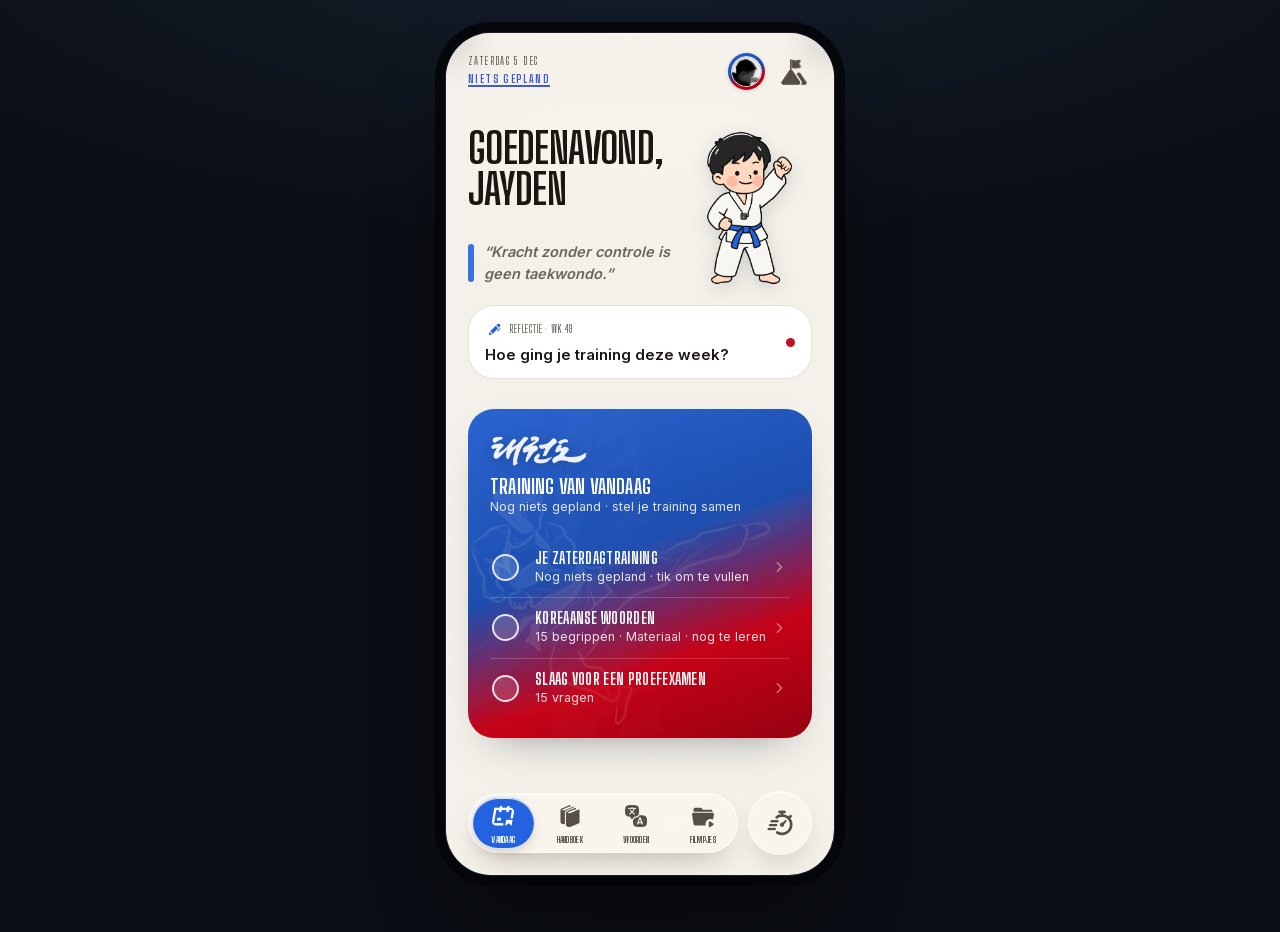
==== commit 817e89e1: "Timeline: icon before date on every card, smaller dot with thicker rim Co-authored-by: Copilot App <" ====
--- a/concept-coach.html
+++ b/concept-coach.html
@@ -767,14 +767,15 @@
   .tl-item{position:relative;margin-bottom:12px}
   /* Een geplande gebeurtenis mag zichtbaar zijn: de stippellijn was zo licht dat je hem niet zag. */
   .tl-item.fut{opacity:.94}
-  /* Alle haltes houden dezelfde maat, met hun hart op de datum en bandkleurwissel. */
-  .tl-dot{--tlsz:15px;box-sizing:border-box;
+  /* Alle haltes houden dezelfde kleine stip (8px kleur) met een dikkere rand in paginakleur,
+     zodat de stip los van de lijn komt te staan. Het hart ligt op de datum en bandkleurwissel. */
+  .tl-dot{--tlsz:14px;box-sizing:border-box;
     position:absolute;left:calc(-22px - var(--tlsz) / 2);top:calc(var(--tl-node-y,35px) - var(--tlsz) / 2);
     width:var(--tlsz);height:var(--tlsz);border-radius:50%;font-size:13px;line-height:var(--tlsz);
-    text-align:center;background:var(--tlcol,var(--line));border:2px solid var(--page)}
-  .tl-card-icon{display:inline-flex;vertical-align:middle;width:28px;height:28px;
-    align-items:center;justify-content:center;margin:-5px 5px -5px -4px;font-size:18px}
-  .tl-ico{display:block;width:28px;height:28px;background:var(--ink);
+    text-align:center;background:var(--tlcol,var(--line));border:3px solid var(--page)}
+  .tl-card-icon{display:inline-flex;vertical-align:middle;width:20px;height:16px;
+    align-items:center;justify-content:center;margin:-2px 5px 0 -3px;font-size:13px;color:var(--ink)}
+  .tl-ico{display:block;width:20px;height:20px;flex:none;background:var(--ink);
     -webkit-mask:center/contain no-repeat;mask:center/contain no-repeat}
   .ic-tl-wedstrijd{-webkit-mask-image:url('assets/icons/Wedstrijd.png');mask-image:url('assets/icons/Wedstrijd.png')}
   .ic-tl-examen{-webkit-mask-image:url('assets/icons/Examen.png');mask-image:url('assets/icons/Examen.png')}
@@ -1980,8 +1981,7 @@
   .ci-topttl .k{font-family:var(--cond);text-transform:uppercase;letter-spacing:.14em;font-size:12px;color:var(--el);font-weight:700}
   .ci-topttl h2{font-family:var(--cond);text-transform:uppercase;font-weight:800;font-size:34px;line-height:.96;
     letter-spacing:-.01em;margin:8px 0 0;color:var(--ink)}
-  .ci-tt-masc{flex:0 0 auto;width:104px;margin:0 -6px -12px 0;display:block;
-    filter:drop-shadow(0 12px 16px rgba(20,23,18,.18));pointer-events:none}
+  .ci-tt-masc{flex:0 0 auto;width:104px;margin:0 -6px -12px 0;display:block;pointer-events:none}
   .ci-tt-masc .gm-b{position:relative;display:block;width:100%}
   .ci-tt-masc .gm-i{display:block;width:100%;height:auto}
   .ci-tt-masc .gm-blink{position:absolute;inset:0;height:100%;opacity:0}
@@ -8177,9 +8177,11 @@
      ze het moment waarop je je band verdiende. De andere twee soorten hebben hun eigen tekening.
      Kent een soort er geen, dan valt hij terug op het teken uit de agenda zelf. */
   var TL_ICOS = {wedstrijd:'ic-tl-wedstrijd', examen:'ic-tl-examen', cursus:'ic-tl-cursus'};
-  function tlIconHtml(it){
+  function tlIconHtml(it, fut){
     var k = it.kind==='graad' ? 'examen' : it.tk;
     if(TL_ICOS[k]) return '<span class="tl-card-icon" aria-hidden="true"><i class="tl-ico '+TL_ICOS[k]+'"></i></span>';
+    // Emoji horen alleen bij wat nog komt; terugblikken blijven sober.
+    if(!fut) return '';
     return '<span class="tl-card-icon" aria-hidden="true">'+esc(it.ico||'🎓')+'</span>';
   }
   function tlItemHtml(it, today){
@@ -8209,10 +8211,10 @@
       '<span class="tl-dot" aria-hidden="true"></span>'+
       '<div class="tl-card">'+
         '<button class="tl-pen" '+ed+' aria-label="'+esc(edit)+'" title="'+esc(edit)+'">'+IC.potlood+'</button>'+
-        '<span class="tl-date">'+esc(tlWhen(it))+
+        '<span class="tl-date">'+tlIconHtml(it, fut)+esc(tlWhen(it))+
           (tlGeleden(it.date,today)?' <i class="tl-sinds">&middot; '+esc(tlGeleden(it.date,today))+'</i>':'')+
         '</span>'+
-        '<b class="tl-ttl" role="button" tabindex="0" '+ed+'>'+(fut?tlIconHtml(it):'')+esc(it.title)+'</b>'+
+        '<b class="tl-ttl" role="button" tabindex="0" '+ed+'>'+esc(it.title)+'</b>'+
         (meta.length?'<span class="tl-meta">'+meta.join(' · ')+'</span>':'')+
         // Elke podiumplaats krijgt zijn eigen medaille en zijn eigen pil. Eén pil met twee
         // plaatsen erin leest als één uitslag, terwijl het er echt twee zijn — op een toernooi
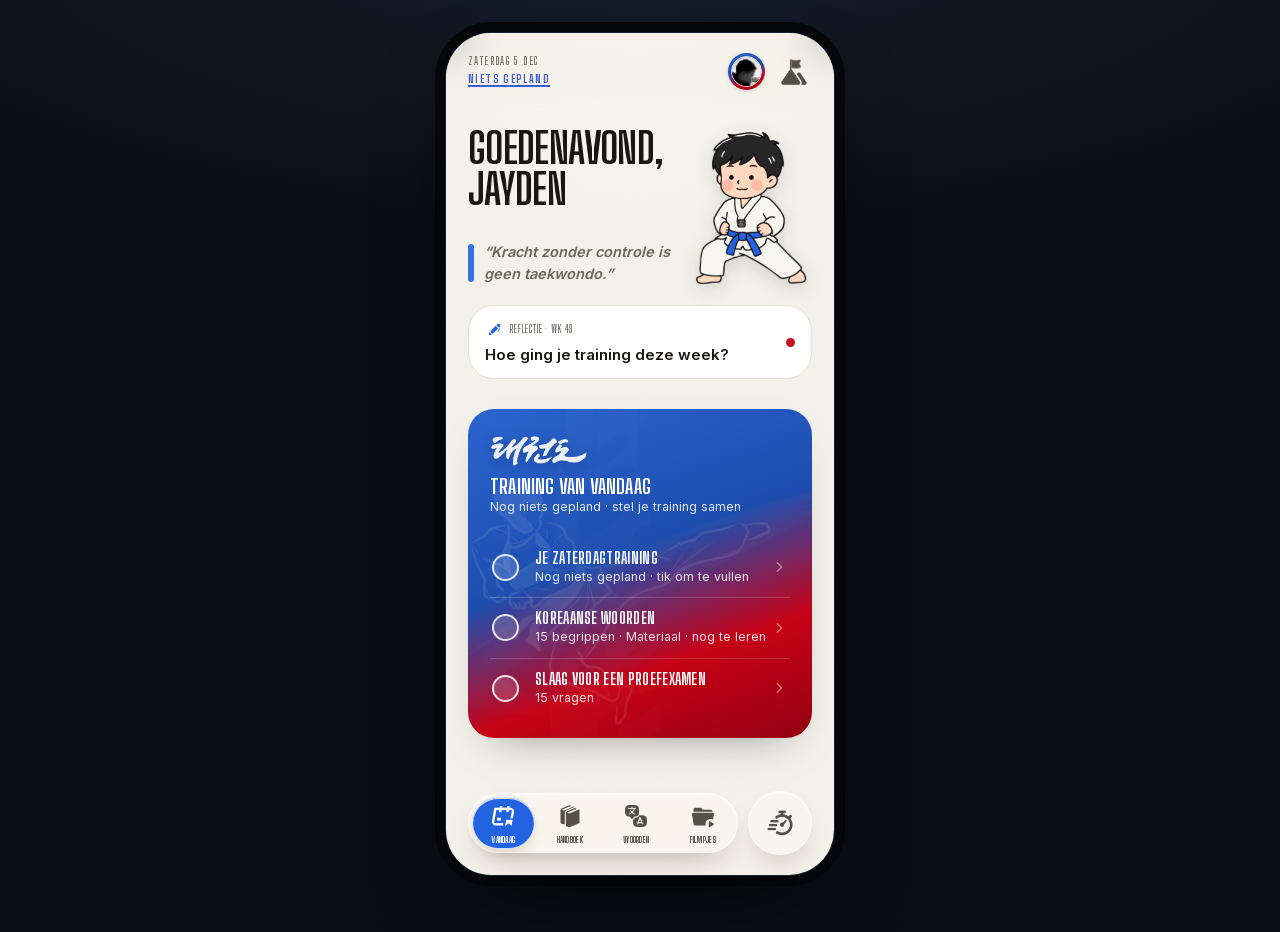
==== commit d3ddc224: "Filmpjes: voorbeeld in kaartje en omslag kiezen uit eigen filmpje Co-authored-by: Copilot App <22355" ====
--- a/concept-coach.html
+++ b/concept-coach.html
@@ -588,6 +588,41 @@
   .vd-pcap{position:absolute;left:16px;right:70px;top:calc(env(safe-area-inset-top) + 18px);
     color:rgba(255,255,255,.82);font-size:13px;font-weight:700;line-height:1.3;
     display:-webkit-box;-webkit-line-clamp:2;-webkit-box-orient:vertical;overflow:hidden}
+  /* Het voorbeeldkaartje: kleiner dan de speler, de app blijft er gedimd achter zichtbaar. */
+  .vd-prev{position:absolute;inset:0;z-index:125;display:grid;place-items:center;padding:18px;
+    background:rgba(16,20,26,0);transition:background .26s;-webkit-tap-highlight-color:transparent}
+  .vd-prev.show{background:rgba(16,20,26,.58)}
+  .vd-prev-card{position:relative;width:100%;max-width:440px;background:var(--page);border-radius:22px;overflow:hidden;
+    box-shadow:0 18px 50px rgba(0,0,0,.32);opacity:0;transform:translateY(14px) scale(.97);
+    transition:opacity .24s ease,transform .32s cubic-bezier(.22,1,.36,1)}
+  .vd-prev.show .vd-prev-card{opacity:1;transform:none}
+  .vd-prev-box{position:relative;aspect-ratio:16/9;background:#000 center/cover no-repeat}
+  .vd-prev-box iframe,.vd-prev-box video{position:absolute;inset:0;width:100%;height:100%;border:0;display:block;object-fit:contain;background:transparent}
+  .vd-prev-leeg{position:absolute;inset:0;display:grid;place-items:center;margin:0;padding:20px;text-align:center;color:rgba(255,255,255,.8);font-size:13.5px;font-weight:600}
+  .vd-prev-snd{position:absolute;right:10px;bottom:10px;width:38px;height:38px;border:0;border-radius:50%;
+    background:rgba(20,17,13,.55);color:#fff;display:grid;place-items:center}
+  .vd-prev-snd svg{width:19px;height:19px}
+  .vd-prev-head{display:flex;align-items:flex-start;gap:12px}
+  .vd-prev-head>div{flex:1;min-width:0}
+  .vd-prev-x{flex:0 0 auto;width:36px;height:36px;margin:-4px -6px 0 0;border:0;border-radius:50%;
+    background:var(--soft);color:var(--ink);display:grid;place-items:center}
+  .vd-prev-x svg{width:18px;height:18px}
+  .vd-prev-body{padding:14px 16px 16px}
+  .vd-prev-tt{margin:0;font-size:17px;font-weight:800;line-height:1.25;color:var(--ink)}
+  .vd-prev-ts{margin:3px 0 0;font-size:13px;color:var(--gray)}
+  .vd-prev-lab{margin:14px 0 6px;font-family:var(--cond);font-size:13px;font-weight:700;letter-spacing:.08em;text-transform:uppercase;color:var(--ink)}
+  .vd-prev-lab span{color:var(--gray);font-weight:600}
+  .vd-prev-scrub{width:100%;margin:0 0 8px;accent-color:var(--blue)}
+  .vd-prev-strip{display:grid;grid-template-columns:repeat(6,1fr);gap:4px}
+  .vd-prev-fr{aspect-ratio:16/10;border:0;padding:0;border-radius:6px;background:var(--soft) center/cover no-repeat;
+    box-shadow:inset 0 0 0 2px transparent;transition:box-shadow .15s}
+  .vd-prev-fr.on{box-shadow:inset 0 0 0 2.5px var(--blue)}
+  .vd-prev-acts{display:flex;gap:8px;margin-top:14px}
+  .vd-prev-b{flex:1;min-height:46px;border:0;border-radius:14px;background:var(--soft);color:var(--ink);
+    font:700 14.5px/1 var(--text)}
+  .vd-prev-b.pri{background:var(--blue);color:#fff}
+  .vd-prev-b.ok{background:#2E7D4F}
+  .vd-prev-b:active{opacity:.75}
   /* Acht onderdelen passen niet als gelijke delen op één regel; ze mogen doorlopen naar de
      volgende en houden hun eigen breedte, anders wordt "Cooling down" een streepje. */
   .vd-chips{flex-wrap:wrap;gap:7px}
@@ -773,9 +808,9 @@
     position:absolute;left:calc(-22px - var(--tlsz) / 2);top:calc(var(--tl-node-y,35px) - var(--tlsz) / 2);
     width:var(--tlsz);height:var(--tlsz);border-radius:50%;font-size:13px;line-height:var(--tlsz);
     text-align:center;background:var(--tlcol,var(--line));border:3px solid var(--page)}
-  .tl-card-icon{display:inline-flex;vertical-align:middle;width:20px;height:16px;
-    align-items:center;justify-content:center;margin:-2px 5px 0 -3px;font-size:13px;color:var(--ink)}
-  .tl-ico{display:block;width:20px;height:20px;flex:none;background:var(--ink);
+  .tl-card-icon{display:inline-flex;vertical-align:middle;width:30px;height:16px;
+    align-items:center;justify-content:center;margin:-2px 4px 0 -7px;font-size:16px;color:inherit}
+  .tl-ico{display:block;width:30px;height:30px;flex:none;background:currentColor;
     -webkit-mask:center/contain no-repeat;mask:center/contain no-repeat}
   .ic-tl-wedstrijd{-webkit-mask-image:url('assets/icons/Wedstrijd.png');mask-image:url('assets/icons/Wedstrijd.png')}
   .ic-tl-examen{-webkit-mask-image:url('assets/icons/Examen.png');mask-image:url('assets/icons/Examen.png')}
@@ -803,7 +838,9 @@
   .tl-date,.tl-ttl{padding-right:38px}
   .tl-item.fut .tl-card{border-style:dashed;border-color:rgba(30,22,16,.3);background:transparent}
   .tl-date{display:block;font-size:11.5px;line-height:16px;font-weight:700;letter-spacing:.04em;text-transform:uppercase;
-    color:var(--gray);font-family:var(--cond)}
+    color:var(--ink);font-family:var(--cond)}
+  /* Datum en teken delen één kleur: zwart voor wat geweest is, grijs voor wat nog komt. */
+  .tl-item.fut .tl-date{color:var(--gray)}
   /* Hoe lang geleden staat in precies dezelfde letter als de datum — zelfde maat, zelfde
      gewicht — maar in het blauw van "nog 14 dagen" in de kop. Daar telt het blauw af naar iets
      dat komt, hier telt het terug van iets dat was. Alleen de kleur springt eruit; zou ook het
@@ -6821,7 +6858,7 @@
      (die weigert in een frame te staan), dus die gaat wél naar buiten. */
   var vdPlayer=null, vdPlayUrl='';
   function vdKanInApp(v){ return !!(v && (v.vid || v.film)); }
-  function vdPlay(v){
+  function vdPlay(v, vanaf){
     if(!v || vdPlayer) return;
     vdMarkSeen(v.id);
     vdPlayer=document.createElement('div');
@@ -6845,6 +6882,9 @@
         if(!vdPlayer || !blob){ if(vdPlayer) box.innerHTML='<p class="vd-pcap">Dit filmpje staat niet meer op dit toestel.</p>'; return; }
         try{ vdPlayUrl=URL.createObjectURL(blob); }catch(e){ return; }
         box.innerHTML='<video src="'+vdPlayUrl+'" controls autoplay playsinline></video>';
+        // Uit het voorbeeld verder waar je was, niet terug naar het begin.
+        if(vanaf>0.3){ var _pv=box.querySelector('video');
+          _pv.addEventListener('loadedmetadata', function(){ try{ _pv.currentTime=vanaf; }catch(e){} }, {once:true}); }
       });
     }
     requestAnimationFrame(function(){ vdPlayer.classList.add('show'); syncTopDim(); });
@@ -6858,6 +6898,162 @@
     setTimeout(function(){ if(s&&s.parentNode) s.parentNode.removeChild(s); }, 320);
     fnav.classList.remove('hide');
     vdRefresh();
+  }
+
+  /* ---- Voorbeeld in een kaartje ----
+     Een tik op een filmpje opent eerst een kaartje dat meteen zonder geluid speelt: zo zie je
+     of het het goede filmpje is zonder dat je scherm in één keer zwart wordt. Volledig scherm is
+     een eigen knop. Bij een filmpje van je telefoon kies je hier ook je omslag, net als in
+     Keynote: sleep naar het mooiste moment, of tik op een van de beeldjes eronder. */
+  var vdPrev=null, vdPrevUrl='', vdPrevV=null, vdPrevStrip=null;
+  function vdPrevMagOmslag(v){ return !!(v && v.film && !v.vast); }
+  function vdVoorbeeld(v){
+    if(!v || vdPrev || vdPlayer) return;
+    vdPrevV=v; vdMarkSeen(v.id);
+    var omslag=vdPrevMagOmslag(v), src=vdSource(v);
+    vdPrev=document.createElement('div');
+    vdPrev.className='vd-prev'; vdPrev.id='vd-prev';
+    vdPrev.innerHTML=
+      '<div class="vd-prev-card" role="dialog" aria-label="Voorbeeld: '+esc(v.title||'filmpje')+'">'+
+        '<div class="vd-prev-box" id="vd-prev-box"></div>'+
+        '<div class="vd-prev-body">'+
+          '<div class="vd-prev-head"><div>'+
+            '<p class="vd-prev-tt">'+esc(v.title||vdUrl(v))+'</p>'+
+            (src?'<p class="vd-prev-ts">'+esc(src)+'</p>':'')+
+          '</div><button class="vd-prev-x" data-act="vdprevclose" aria-label="Sluiten">'+IC.x+'</button></div>'+
+          (omslag?
+            '<p class="vd-prev-lab">Omslag kiezen <span>— sleep of tik op een beeld</span></p>'+
+            '<input class="vd-prev-scrub" id="vd-prev-scrub" type="range" min="0" max="1000" value="0" step="1" aria-label="Kies een moment">'+
+            '<div class="vd-prev-strip" id="vd-prev-strip" aria-hidden="true"></div>':'')+
+          '<div class="vd-prev-acts">'+
+            '<button class="vd-prev-b" data-act="vdprevfull">Volledig scherm</button>'+
+            (omslag?'<button class="vd-prev-b pri" data-act="vdprevomslag" id="vd-prev-omslag">Gebruik dit beeld</button>':'')+
+          '</div>'+
+        '</div>'+
+      '</div>';
+    vdPrev.addEventListener('click', function(ev){ if(ev.target===vdPrev) closeVdVoorbeeld(); });
+    stage.appendChild(vdPrev);
+    var box=vdPrev.querySelector('#vd-prev-box');
+    // Het stilstaande beeld eronder, zodat het kaartje niet zwart is zolang de speler laadt.
+    var th=vdThumb(v); if(th) box.style.backgroundImage='url("'+th.replace(/"/g,'%22')+'")';
+    if(v.vid){
+      box.innerHTML='<iframe src="https://www.youtube-nocookie.com/embed/'+esc(v.vid)+
+        '?rel=0&modestbranding=1&autoplay=1&mute=1&playsinline=1" title="'+esc(v.title||'Filmpje')+'" '+
+        'allow="autoplay; encrypted-media; picture-in-picture" allowfullscreen></iframe>';
+    } else if(v.film){
+      var eigen=vdPrev;
+      filmDB.haal(v.film).then(function(blob){
+        if(vdPrev!==eigen) return;
+        if(!blob){ box.innerHTML='<p class="vd-prev-leeg">Dit filmpje staat niet meer op dit toestel.</p>'; vdPrevOmslagUit(); return; }
+        try{ vdPrevUrl=URL.createObjectURL(blob); }catch(e){ return; }
+        box.innerHTML='<video src="'+vdPrevUrl+'" muted autoplay loop playsinline></video>'+
+          '<button class="vd-prev-snd" data-act="vdprevsnd" aria-label="Geluid aan">'+vdSndSvg(true)+'</button>';
+        var vd=box.querySelector('video');
+        vd.muted=true;
+        vd.addEventListener('click', function(){ if(vd.paused) vd.play().catch(function(){}); else vd.pause(); });
+        if(omslag) vdPrevKoppel(vd, vdPrevUrl);
+      });
+    }
+    requestAnimationFrame(function(){ if(vdPrev){ vdPrev.classList.add('show'); syncTopDim(); } });
+  }
+  function vdSndSvg(stil){
+    return '<svg viewBox="0 0 24 24" fill="none" stroke="currentColor" stroke-width="2" stroke-linecap="round" stroke-linejoin="round" aria-hidden="true">'+
+      '<path d="M4 9v6h4l5 4V5L8 9H4z"/>'+(stil?'<path d="M17 9l5 6M22 9l-5 6"/>':'<path d="M16.5 8.5a5 5 0 0 1 0 7M19 6a8.5 8.5 0 0 1 0 12"/>')+'</svg>';
+  }
+  function vdPrevOmslagUit(){
+    if(!vdPrev) return;
+    ['#vd-prev-omslag','#vd-prev-scrub','#vd-prev-strip','.vd-prev-lab'].forEach(function(s){
+      var n=vdPrev.querySelector(s); if(n) n.remove();
+    });
+  }
+  /* Schuifje en strook lopen met het filmpje mee. Zodra je zelf schuift staat het filmpje stil
+     op dat beeld, want dan ben je aan het kiezen en niet meer aan het kijken. */
+  function vdPrevKoppel(vd, url){
+    var scrub=vdPrev.querySelector('#vd-prev-scrub'), strip=vdPrev.querySelector('#vd-prev-strip');
+    if(!scrub) return;
+    var sleept=false;
+    vd.addEventListener('timeupdate', function(){
+      if(sleept || !vd.duration) return;
+      scrub.value=Math.round(1000*vd.currentTime/vd.duration);
+    });
+    scrub.addEventListener('input', function(){
+      sleept=true; vd.pause();
+      if(vd.duration) try{ vd.currentTime=vd.duration*scrub.value/1000; }catch(e){}
+    });
+    scrub.addEventListener('change', function(){ sleept=false; });
+    var maak=function(){ vdPrevStrook(url, vd.duration, strip, function(t){
+      vd.pause(); try{ vd.currentTime=t; }catch(e){}
+      if(vd.duration) scrub.value=Math.round(1000*t/vd.duration);
+    }); };
+    if(vd.readyState>=1) maak(); else vd.addEventListener('loadedmetadata', maak, {once:true});
+  }
+  /* Zes beeldjes verspreid over het filmpje, één voor één uit een tweede, onzichtbare speler —
+     de grote blijft gewoon doorspelen terwijl de strook zich vult. */
+  function vdPrevStrook(url, dur, strip, kies){
+    if(!strip || !dur || !isFinite(dur)) return;
+    var N=6, tijden=[];
+    for(var i=0;i<N;i++) tijden.push(Math.min(dur-0.05, Math.max(0.1, dur*(i+0.5)/N)));
+    strip.innerHTML=tijden.map(function(t,i){
+      return '<button class="vd-prev-fr" data-i="'+i+'" tabindex="-1"></button>';
+    }).join('');
+    Array.prototype.forEach.call(strip.children, function(b,i){
+      b.addEventListener('click', function(){
+        Array.prototype.forEach.call(strip.children, function(x){ x.classList.remove('on'); });
+        b.classList.add('on'); kies(tijden[i]); buzz(8);
+      });
+    });
+    var hulp=document.createElement('video'), k=0, eigen=vdPrev;
+    vdPrevStrip=hulp;
+    hulp.muted=true; hulp.playsInline=true; hulp.preload='auto'; hulp.src=url;
+    function volgende(){
+      if(vdPrev!==eigen || k>=N){ hulp.removeAttribute('src'); try{ hulp.load(); }catch(e){} return; }
+      try{ hulp.currentTime=tijden[k]; }catch(e){}
+    }
+    hulp.onseeked=function(){
+      if(vdPrev!==eigen) return;
+      try{
+        var h=72, w=Math.round(h*(hulp.videoWidth||16)/(hulp.videoHeight||9));
+        var c=document.createElement('canvas'); c.width=w; c.height=h;
+        c.getContext('2d').drawImage(hulp,0,0,w,h);
+        var b=strip.children[k]; if(b) b.style.backgroundImage='url('+c.toDataURL('image/jpeg',.6)+')';
+      }catch(e){}
+      k++; volgende();
+    };
+    hulp.onloadeddata=volgende;
+  }
+  function vdPrevOmslagZet(){
+    var v=vdPrevV; if(!vdPrev || !v) return;
+    var vd=vdPrev.querySelector('#vd-prev-box video'); if(!vd || !vd.videoWidth) return;
+    try{
+      var br=480, hg=Math.round(br*vd.videoHeight/vd.videoWidth);
+      var c=document.createElement('canvas'); c.width=br; c.height=hg;
+      c.getContext('2d').drawImage(vd,0,0,br,hg);
+      var data=c.toDataURL('image/jpeg',.72);
+      for(var i=0;i<VIDEOS.length;i++) if(VIDEOS[i].id===v.id){ VIDEOS[i].poster=data; break; }
+      v.poster=data; vdSave();
+    }catch(e){ return; }
+    var b=vdPrev.querySelector('#vd-prev-omslag');
+    if(b){ b.textContent='Omslag bewaard ✓'; b.classList.add('ok');
+      setTimeout(function(){ if(b.isConnected){ b.textContent='Gebruik dit beeld'; b.classList.remove('ok'); } }, 1600); }
+    buzz(12);
+  }
+  function closeVdVoorbeeld(stil){
+    if(!vdPrev) return;
+    var s=vdPrev; vdPrev=null; vdPrevV=null;
+    s.classList.remove('show'); syncTopDim();
+    var vd=s.querySelector('video'); if(vd) try{ vd.pause(); }catch(e){}
+    var fr=s.querySelector('iframe'); if(fr) fr.src='about:blank';
+    if(vdPrevStrip){ vdPrevStrip.removeAttribute('src'); vdPrevStrip=null; }
+    var u=vdPrevUrl; vdPrevUrl='';
+    setTimeout(function(){ if(s.parentNode) s.parentNode.removeChild(s); if(u) try{ URL.revokeObjectURL(u); }catch(e){} }, 300);
+    if(!stil) vdRefresh();
+  }
+  function vdPrevVolledig(){
+    var v=vdPrevV; if(!v) return;
+    var vd=vdPrev && vdPrev.querySelector('#vd-prev-box video');
+    var t=vd ? vd.currentTime : 0;
+    closeVdVoorbeeld(true);
+    vdPlay(v, t);
   }
 
   /* ---- Filmpje toevoegen/bewerken ----
@@ -10350,7 +10546,7 @@
     // Ook de filmpjesspeler: die legt zich over de hele app, dus moet de strook boven de
     // iOS-statusbalk net zo goed meedoven — anders blijft er een lichte reep boven het beeld.
     var film = !!document.querySelector('.vd-player.show');
-    var aan = film || !!document.querySelector('.beltsheet-ov.show');
+    var aan = film || !!document.querySelector('.beltsheet-ov.show, .vd-prev.show');
     // De speler dekt het scherm veel dieper af dan een kaartje. Zou de strook op de lichtere
     // waarde van een kaartje blijven staan, dan zie je boven het beeld precies de band die we
     // hier wegwerken — dus volgt hij de donkerte van de laag die eronder ligt.
@@ -12629,10 +12825,16 @@
     else if(a==='vdbron'){ if(vdDraft){ vdDraft.bron=act.getAttribute('data-b'); vdDraft.stap='velden'; vdTeken(); buzz(10); } }
     else if(a==='vdposterdel'){ if(vdDraft){ vdDraft.poster=''; vdTeken(); buzz(10); } }
     else if(a==='vdpclose'){ closeVdPlayer(); }
+    else if(a==='vdprevclose'){ closeVdVoorbeeld(); }
+    else if(a==='vdprevfull'){ vdPrevVolledig(); buzz(10); }
+    else if(a==='vdprevomslag'){ vdPrevOmslagZet(); }
+    else if(a==='vdprevsnd'){ var _sv=vdPrev&&vdPrev.querySelector('#vd-prev-box video');
+      if(_sv){ _sv.muted=!_sv.muted; if(_sv.paused) _sv.play().catch(function(){});
+        act.innerHTML=vdSndSvg(_sv.muted); act.setAttribute('aria-label', _sv.muted?'Geluid aan':'Geluid uit'); } }
     // Een filmpje dat we zelf kunnen afspelen blijft in de app; een Facebook-link weigert in een
     // frame te staan en gaat daarom wél naar buiten — dan laten we de link zijn werk doen.
     else if(a==='vdplay'){ var _vp=vdById(act.getAttribute('data-id'));
-      if(_vp && vdKanInApp(_vp)){ e.preventDefault(); vdPlay(_vp); buzz(10); }
+      if(_vp && vdKanInApp(_vp)){ e.preventDefault(); vdVoorbeeld(_vp); buzz(10); }
       else if(_vp){ vdMarkSeen(_vp.id); } }
     else if(a==='opencat'){ openCat(act.getAttribute('data-groep')); }
     else if(a==='openhard'){ openCat('Moeilijk'); }
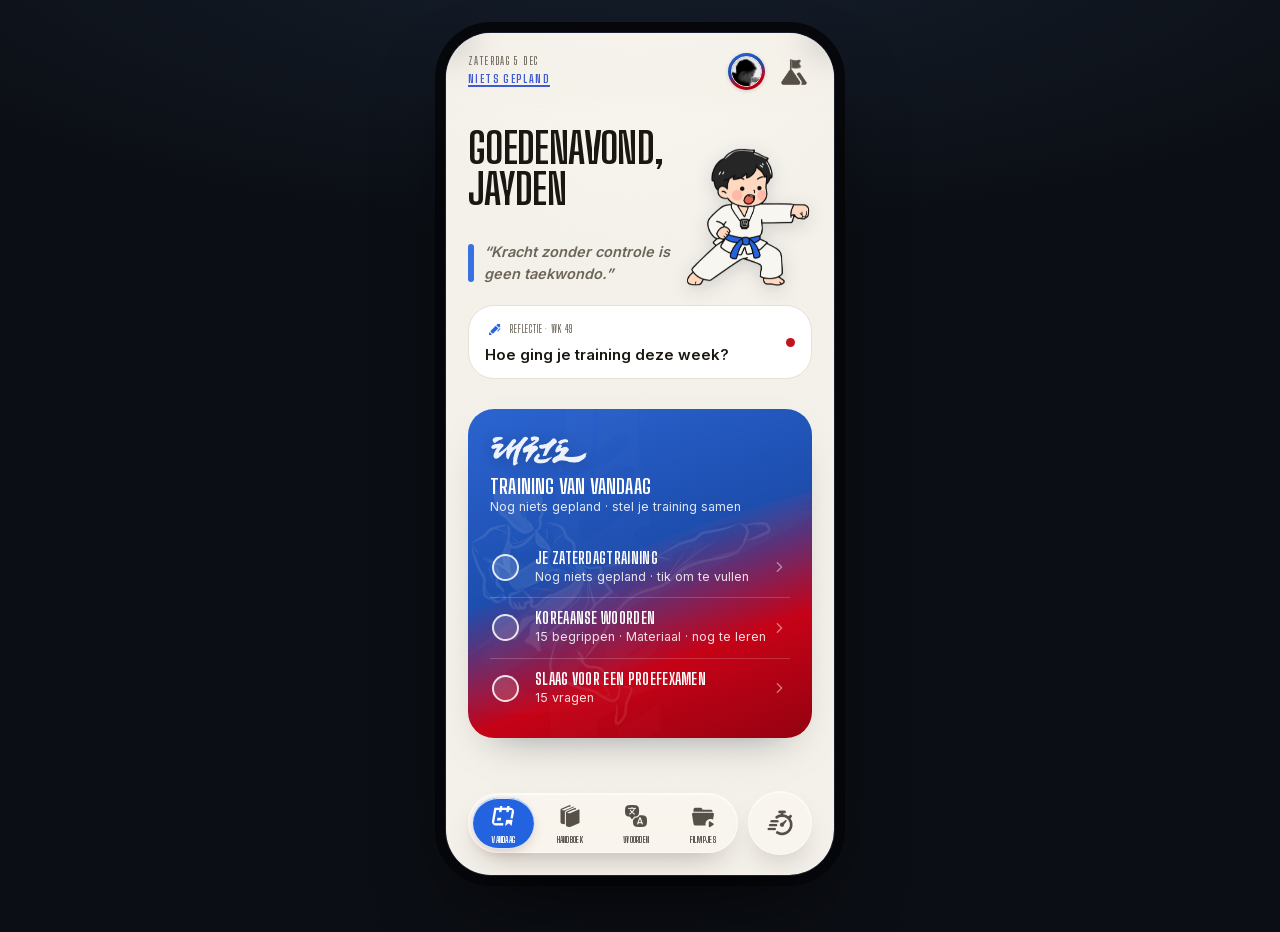
==== commit 613e273a: "Dagtraining: filmpjes slepen met landingslijn en groeperen per soort Co-authored-by: Copilot App <22" ====
--- a/concept-coach.html
+++ b/concept-coach.html
@@ -506,6 +506,48 @@
   /* Het overzicht bestaat uit aparte kaarten per categorie, net als het Handboek en de
      Woordenschat. De twee onderdelen met een eigen indeling (Gyeorugi en Poomsae) dragen hun
      groepsregel ín de kaart, met hun eigen regels ingesprongen eronder. */
+  /* ---- Filmpjesoverzicht in beeld ---- */
+  .vd-sh{display:flex;align-items:baseline;justify-content:space-between;margin:22px 0 10px}
+  .vd-sh h2{margin:0;font-family:var(--cond);text-transform:uppercase;font-size:21px;letter-spacing:.02em;line-height:1;color:var(--ink)}
+  .vd-sh-all{border:0;background:none;padding:6px 0 6px 12px;font:700 13px/1 var(--text);color:var(--gray)}
+  .vd-plank{display:flex;gap:12px;overflow-x:auto;margin:0 -22px;padding:0 22px 4px;scroll-padding:0 22px;
+    scroll-snap-type:x mandatory;scrollbar-width:none;-webkit-overflow-scrolling:touch;overscroll-behavior-x:contain}
+  .vd-plank::-webkit-scrollbar{display:none}
+  .vd-wk{position:relative;flex:none;width:min(68vw,250px);aspect-ratio:1/1;border-radius:18px;overflow:hidden;
+    scroll-snap-align:start;background:#2A2620 repeating-linear-gradient(135deg,rgba(255,255,255,.04) 0 10px,transparent 10px 20px);
+    color:#fff;text-decoration:none;-webkit-tap-highlight-color:transparent}
+  .vd-wk:active{transform:scale(.985)}
+  .vd-wk-img img{position:absolute;inset:0;width:100%;height:100%;object-fit:cover;display:block}
+  .vd-wk-img img.yt{transform:scale(1.36)}
+  .vd-wk::after{content:"";position:absolute;inset:auto 0 0 0;height:66%;background:linear-gradient(0deg,rgba(14,12,9,.94) 0,rgba(14,12,9,.78) 38%,rgba(14,12,9,0))}
+  .vd-wk-ov{position:absolute;z-index:1;left:14px;right:14px;bottom:13px;display:flex;flex-direction:column}
+  .vd-wk-eye{font-family:var(--cond);font-size:11.5px;font-weight:700;letter-spacing:.14em;text-transform:uppercase;opacity:.85}
+  .vd-wk-tt{font-size:17px;font-weight:800;line-height:1.18;margin-top:3px;
+    display:-webkit-box;-webkit-line-clamp:2;-webkit-box-orient:vertical;overflow:hidden}
+  .vd-wk-ft{display:flex;align-items:center;justify-content:space-between;gap:8px;margin-top:9px}
+  .vd-wk-src{font-size:12px;font-weight:700;opacity:.85;min-width:0;overflow:hidden;text-overflow:ellipsis;white-space:nowrap}
+  .vd-wk-play{flex:none;background:#fff;color:var(--ink);border-radius:14px;padding:6px 11px;font-size:12px;font-weight:800}
+  .vd-tegels{display:grid;grid-template-columns:1fr 1fr;gap:10px}
+  .vd-tegels.oneven>:first-child{grid-column:1/-1;height:138px}
+  .vd-tg{position:relative;height:124px;border:0;padding:0;border-radius:16px;overflow:hidden;text-align:left;cursor:pointer;
+    background:#2A2620 repeating-linear-gradient(135deg,rgba(255,255,255,.04) 0 10px,transparent 10px 20px);color:#fff;
+    -webkit-tap-highlight-color:transparent}
+  .vd-tg:active{transform:scale(.985)}
+  .vd-tg img{position:absolute;inset:0;width:100%;height:100%;object-fit:cover;display:block}
+  .vd-tg::after{content:"";position:absolute;inset:0;background:linear-gradient(0deg,rgba(14,12,9,.84) 0,rgba(14,12,9,.12) 72%)}
+  .vd-tg-t{position:absolute;z-index:1;left:12px;right:12px;bottom:10px;display:flex;flex-direction:column}
+  .vd-tg-t b{font-family:var(--cond);font-size:23px;font-weight:800;text-transform:uppercase;line-height:.95;letter-spacing:.01em}
+  .vd-tg-t small{font-size:11.5px;font-weight:700;opacity:.85;margin-top:3px}
+  .vd-tg-t .vd-tg-eye{font-family:var(--cond);font-size:11px;letter-spacing:.14em;text-transform:uppercase;margin:0 0 2px}
+  .vd-tegels.vd-leeg{margin-top:10px}
+  .vd-tg-leeg{position:relative;height:76px;border:1.5px dashed #CFC6B6;border-radius:14px;background:transparent;
+    padding:0;overflow:hidden;text-align:left;cursor:pointer;color:var(--ink);-webkit-tap-highlight-color:transparent}
+  .vd-tg-leeg:active{background:var(--soft)}
+  .vd-tg-leeg .vd-tg-t{top:10px;bottom:auto;right:56px}
+  .vd-tg-leeg .vd-tg-t b{font-size:18px}
+  .vd-tg-leeg .vd-tg-t small{color:var(--gray);opacity:1}
+  .vd-tg-leeg img{position:absolute;right:-2px;bottom:-4px;height:62px;pointer-events:none}
+  .vdlib .tl-backup{margin-top:26px}
   .vdlist .wrow{padding:12px 16px}
   /* Zonder tekentje links hoort de scheidslijn ook links te beginnen, anders zweeft hij. */
   .vdlist .wrow + .wrow::before{left:16px}
@@ -1082,10 +1124,36 @@
   /* De filmpjes staan met hun naam onder het onderdeel. Juist die naam maakt duidelijk wát je
      gaat doen; een rij naamloze miniaturen zegt niets. */
   .plt-vids{display:flex;flex-direction:column;gap:7px;margin-top:13px}
+  .plt-vidlijst .plt-vids + .plt-vids{margin-top:16px}
+  /* Kopje boven een groep filmpjes van dezelfde soort, met het aantal erachter. */
+  .plt-vkop{display:flex;align-items:baseline;gap:7px;margin:0 0 -1px 2px;font-family:var(--cond);
+    font-size:12px;font-weight:700;letter-spacing:.12em;text-transform:uppercase;color:var(--gray)}
+  .plt-vkop span{letter-spacing:0;font-family:var(--text);font-size:11px;font-weight:700;color:#B3AA9B}
   .plt-vid{display:flex;align-items:center;gap:9px;border:1px solid var(--line);border-radius:11px;
     background:var(--page);padding:5px 10px 5px 5px;color:var(--ink);text-decoration:none;
     cursor:pointer;-webkit-tap-highlight-color:transparent}
   .plt-vid:active{opacity:.65}
+  /* De greep is een eigen, ruim vlak aan de rechterkant: groot genoeg voor een duim, en
+     touch-action:none zodat de lijst niet meerolt zodra je hem pakt. */
+  .plt-vids{position:relative}
+  .plt-vid{-webkit-touch-callout:none}
+  .plt-vid:has(.plt-vgreep){padding-right:0}
+  .plt-vgreep{flex:none;align-self:stretch;display:flex;align-items:center;justify-content:center;
+    width:40px;margin:-5px 0;color:#B3AA9B;cursor:grab;touch-action:none;-webkit-user-select:none;user-select:none}
+  .plt-vgreep svg{width:18px;height:18px}
+  .plt-vid.sleep{position:relative;z-index:3;opacity:.86;background:var(--surface);
+    box-shadow:0 12px 26px -10px rgba(26,23,18,.5);scale:1.02}
+  .plt-vid.sleep .plt-vgreep{color:var(--ink);cursor:grabbing}
+  .vsleept .plt-vid:not(.sleep){opacity:.55}
+  .vsleept{cursor:grabbing}
+  /* De landingslijn: blauw, met een bolletje aan het begin, in de opening tussen twee regels. */
+  .plt-vdrop{position:absolute;left:2px;right:2px;height:3px;border-radius:2px;background:var(--blue);
+    z-index:4;opacity:0;transition:opacity .1s ease,top .1s ease;pointer-events:none;
+    box-shadow:0 0 0 2px rgba(255,255,255,.85)}
+  .plt-vdrop::before{content:"";position:absolute;left:-5px;top:-3.5px;width:10px;height:10px;border-radius:50%;
+    background:var(--page);box-shadow:inset 0 0 0 2.5px var(--blue)}
+  .plt-vdrop.on{opacity:1}
+  .vsleept, .vsleept *{-webkit-user-select:none;user-select:none}
   .plt-vth{flex:none;width:46px;height:29px;border-radius:7px;object-fit:cover;display:block;
     background:repeating-linear-gradient(135deg,var(--soft) 0 6px,rgba(20,17,13,.04) 6px 12px)}
   .plt-vt{flex:1;min-width:0;font-size:12.5px;font-weight:700;line-height:1.25;
@@ -6702,48 +6770,85 @@
   }
 
   /* ---- Het overzicht ----
-     Een lijst, net als het Handboek en de Woordenschat, in plaats van een balk met pillen die
-     je horizontaal moet doorzoeken. Je ziet in één blik alle onderdelen én hoeveel er in elk
-     zitten, en je hoeft niets weg te schuiven om te weten wat er is. De onderdelen die zelf
-     zijn opgesplitst krijgen een eigen blok met hun naam erboven, zodat "Techniek" niet in de
-     lucht hangt. */
-  function vdRowHtml(cat, sub, label, klas){
-    var n=vdTel(cat, sub);
-    return '<button class="wrow'+(klas?' '+klas:'')+'" data-act="vdopen" data-c="'+esc(cat)+'" data-s="'+esc(sub||'')+'" '+
-      'aria-label="'+esc(vdPlekLabel(cat, sub))+' — '+n+(n===1?' filmpje':' filmpjes')+'">'+
-      '<span class="wrow-tx"><span class="wrow-t">'+esc(label)+'</span></span>'+
-      '<span class="wrow-n">'+(n||'')+'</span>'+
-      '<span class="wrow-ch">'+IC.chev+'</span>'+
+     Beeld in plaats van een tekstlijst. Bovenaan een plank met grote kaarten voor je weekdoel
+     — daar begin je meestal — en daaronder elk onderdeel als een foto uit zijn eigen filmpjes.
+     Een onderdeel zonder filmpjes heeft geen foto en hoeft ook niet de ruimte van een foto te
+     krijgen: dat wordt een klein gestippeld vakje dat uitnodigt om iets toe te voegen. */
+  var VD_MASCOT={gyeorugi:'gyeorugi-pair', taeryon:'ilbo-taeryon', hosinsul:'kid-kick', opwarmen:'kid-cheer'};
+  // Breed beeld voor een tegel: mqdefault is 16:9 zonder zwarte balken, hqdefault heeft ze wel.
+  function vdBeeld(v, breed){
+    if(v.vid) return 'https://i.ytimg.com/vi/'+v.vid+'/'+(breed?'mqdefault':'hqdefault')+'.jpg';
+    return v.poster||'';
+  }
+  function vdPlekBeeld(cat, sub){
+    var l=vdInPlek(cat, sub);
+    for(var i=0;i<l.length;i++){ var b=vdBeeld(l[i], true); if(b) return {src:b, yt:!!l[i].vid}; }
+    return null;
+  }
+  function vdWeekKaartHtml(v){
+    var b=vdBeeld(v,false), p=vdPlek(v), src=vdSource(v), title=v.title||vdUrl(v);
+    return '<a class="vd-wk" href="'+esc(vdUrl(v))+'" data-act="vdplay" data-id="'+esc(v.id)+'" '+
+        'target="_blank" rel="noopener noreferrer" aria-label="'+esc(title)+'">'+
+      '<span class="vd-wk-img">'+(b?'<img class="'+(v.vid?'yt':'')+'" src="'+esc(b)+'" alt="" loading="lazy" decoding="async">':'')+'</span>'+
+      '<span class="vd-wk-ov">'+
+        '<span class="vd-wk-eye">'+esc(vdPlekLabel(p.cat, p.sub))+'</span>'+
+        '<span class="vd-wk-tt">'+esc(title)+'</span>'+
+        '<span class="vd-wk-ft"><span class="vd-wk-src">'+esc(src)+'</span>'+
+          '<span class="vd-wk-play" aria-hidden="true">▶ Speel</span></span>'+
+      '</span>'+
+    '</a>';
+  }
+  function vdTegelHtml(cat, sub, naam, boven){
+    var n=vdTel(cat, sub), b=vdPlekBeeld(cat, sub);
+    var aria=vdPlekLabel(cat, sub)+' — '+n+(n===1?' filmpje':' filmpjes');
+    return '<button class="vd-tg" data-act="vdopen" data-c="'+esc(cat)+'" data-s="'+esc(sub||'')+'" aria-label="'+esc(aria)+'">'+
+      (b?'<img class="'+(b.yt?'yt':'')+'" src="'+esc(b.src)+'" alt="" loading="lazy" decoding="async">':'')+
+      '<span class="vd-tg-t">'+(boven?'<small class="vd-tg-eye">'+esc(boven)+'</small>':'')+
+        '<b>'+esc(naam)+'</b><small>'+n+(n===1?' filmpje':' filmpjes')+'</small></span>'+
+    '</button>';
+  }
+  function vdLeegTegelHtml(cat, sub, naam, boven){
+    var m=!sub && VD_MASCOT[cat];
+    return '<button class="vd-tg-leeg" data-act="vdopen" data-c="'+esc(cat)+'" data-s="'+esc(sub||'')+'" '+
+        'aria-label="'+esc(vdPlekLabel(cat, sub))+' — nog leeg">'+
+      '<span class="vd-tg-t">'+(boven?'<small class="vd-tg-eye">'+esc(boven)+'</small>':'')+
+        '<b>'+esc(naam)+'</b><small>Nog leeg · ＋</small></span>'+
+      (m?'<img src="assets/mascot/'+m+'.png" alt="" aria-hidden="true">':'')+
     '</button>';
   }
   function vdHubHtml(){
     var uit='';
     weekEnsure();
-    if(WEEK_FOCUS.length){
-      var count=vdWeekSelectie().length;
-      uit+='<div class="wlist vdlist"><button class="wrow" data-act="vdopen" data-c="weekdoel" '+
-        'aria-label="Weekdoel filmpjes — '+count+' filmpjes">'+
-        '<span class="wrow-tx"><span class="wrow-t">Weekdoel filmpjes</span></span>'+
-        '<span class="wrow-n">'+count+'</span><span class="wrow-ch">'+IC.chev+'</span></button></div>';
-    }
+    var wk=WEEK_FOCUS.length ? vdWeekSelectie() : [];
+    if(wk.length){
+      uit+='<div class="vd-sh"><h2>Voor je weekdoel</h2>'+
+        '<button class="vd-sh-all" data-act="vdopen" data-c="weekdoel">Alle '+wk.length+' ›</button></div>'+
+        '<div class="vd-plank">'+wk.map(vdWeekKaartHtml).join('')+'</div>';
+    }
+    var vol=[], leeg=[];
     VD_CATS.forEach(function(c){
-      if(c.k==='overig') return;
-      if(c.subs){
-        // De naam van het onderdeel staat als groepsregel ín de kaart, met zijn eigen regels
-        // ingesprongen eronder: zo hoort zichtbaar bij elkaar wat bij elkaar hoort.
-        uit+='<div class="wlist vdlist">'+
-          '<div class="wrow wrow-grp"><span class="wrow-gt">'+esc(c.label)+'</span></div>'+
-          c.subs.map(function(su){
-            return vdRowHtml(c.k, su.k, su.label, 'vd-in');
-          }).join('')+
-        '</div>';
-      } else {
-        uit+='<div class="wlist vdlist">'+vdRowHtml(c.k, '', c.label)+'</div>';
-      }
+      if(c.k==='overig' && !vdTel('overig','')) return;
+      (c.subs||[null]).forEach(function(su){
+        var sub=su?su.k:'', naam=su?su.label:c.label, boven=su?c.label:'';
+        if(vdTel(c.k, sub)) vol.push(vdTegelHtml(c.k, sub, naam, boven));
+        else leeg.push(vdLeegTegelHtml(c.k, sub, naam, boven));
+      });
     });
-    // Overig hoort er alleen te staan als er iets in zit: een leeg vangnet is ruis.
-    if(vdTel('overig','')) uit+='<div class="wlist vdlist">'+vdRowHtml('overig','','Overig')+'</div>';
+    uit+='<div class="vd-sh"><h2>Onderdelen</h2></div>';
+    // Bij een oneven aantal krijgt de eerste foto de hele breedte, zodat het raster sluit.
+    if(vol.length) uit+='<div class="vd-tegels'+(vol.length%2?' oneven':'')+'">'+vol.join('')+'</div>';
+    if(leeg.length) uit+='<div class="vd-tegels vd-leeg">'+leeg.join('')+'</div>';
     return uit;
+  }
+  // Een filmpje dat van YouTube is gehaald laat een grijs vlakje achter; dan liever geen beeld.
+  function vdBindHubBeeld(root){
+    (root||stage).querySelectorAll('.vd-tg img, .vd-wk-img img').forEach(function(im){
+      var drop=function(){ if(im.parentNode) im.remove(); };
+      var check=function(){ if(im.naturalWidth<=160) drop(); };
+      if(im.complete){ if(im.naturalWidth===0) drop(); else check(); return; }
+      im.addEventListener('error', drop, {once:true});
+      im.addEventListener('load', check, {once:true});
+    });
   }
   /* De reservekopie staat onderaan, net als op de tijdlijn: eerst je verzameling, dan pas het
      veiligstellen ervan. Het is één bestand voor de hele app, dus een kopie die je hier maakt
@@ -6764,17 +6869,24 @@
       '<div class="whead">'+
         '<div class="jhead"><div class="jk"><span class="han-lab">영상 · Yeongsang</span></div>'+
           '<h1>Filmpjes</h1>'+
-          '<div class="js">Kies een onderdeel en bewaar wat je wilt naspelen.</div></div>'+
+          '<div class="js">Kijk, kies een onderdeel en bewaar wat je wilt naspelen.</div></div>'+
         '<span class="whead-masc whead-film" aria-hidden="true"><img src="assets/mascot/film-3d.png" alt=""><img class="whead-brow" src="assets/mascot/film-3d-brow.png" alt=""></span>'+
       '</div>'+
       '<div class="wscroll" id="vd-hub">'+vdHubHtml()+vdBackupHtml()+'</div>'+
     '</div>';
     stage.insertAdjacentHTML('beforeend', wrapScreen(html));
-    return stage.lastElementChild;
+    var scr=stage.lastElementChild;
+    vdBindHubBeeld(scr);
+    return scr;
   }
   function vdHubRefresh(){
     var h=stage.querySelector('#vd-hub');
-    if(h) h.innerHTML=vdHubHtml()+vdBackupHtml();
+    if(!h) return;
+    // De weekplank onthoudt waar je was: opnieuw tekenen mag je niet terug naar het begin gooien.
+    var pl=h.querySelector('.vd-plank'), x=pl?pl.scrollLeft:0;
+    h.innerHTML=vdHubHtml()+vdBackupHtml();
+    pl=h.querySelector('.vd-plank'); if(pl) pl.scrollLeft=x;
+    vdBindHubBeeld(h);
   }
 
   /* ---- De pagina van één onderdeel ----
@@ -7553,16 +7665,65 @@
     return null;
   }
 
+  /* Met twee of meer filmpjes krijgt elke regel rechts een greep. Daaraan pak je hem meteen
+     vast en schuif je hem omhoog of omlaag; de rest van de regel blijft gewoon afspelen. */
+  var PL_IC_GREEP='<svg viewBox="0 0 24 24" fill="currentColor" aria-hidden="true">'+
+    '<circle cx="9" cy="6" r="1.6"/><circle cx="15" cy="6" r="1.6"/><circle cx="9" cy="12" r="1.6"/>'+
+    '<circle cx="15" cy="12" r="1.6"/><circle cx="9" cy="18" r="1.6"/><circle cx="15" cy="18" r="1.6"/></svg>';
+  /* Filmpjes van dezelfde soort staan bij elkaar, in de volgorde van een les: bij gyeorugi
+     eerst alle techniek, dan aanval, dan counter, dan wedstrijden. Zo doe je één ding af
+     voordat je aan het volgende begint. Binnen een groep bepaal je zelf de volgorde. */
+  function plVidRang(v){
+    var p=vdPlek(v), ci=0, si=0;
+    for(var i=0;i<VD_CATS.length;i++) if(VD_CATS[i].k===p.cat){
+      ci=i; var su=VD_CATS[i].subs||[];
+      for(var j=0;j<su.length;j++) if(su[j].k===p.sub) si=j;
+    }
+    return ci*100+si;
+  }
+  function plVidGroepen(it){
+    var vs=(it.vids||[]).map(vdById).filter(Boolean), groepen=[], per={}, pos={};
+    vs.forEach(function(v, n){ pos[v.id]=n; });
+    vs.slice().sort(function(a,b){ return plVidRang(a)-plVidRang(b) || pos[a.id]-pos[b.id]; }).forEach(function(v){
+      var p=vdPlek(v), key=p.cat+'/'+p.sub;
+      if(!per[key]){
+        var c=vdCat(p.cat), su=vdSub(c, p.sub);
+        // Hoort het filmpje bij een ander onderdeel dan de kaart, dan noemen we dat onderdeel erbij.
+        var naam = su ? (p.cat===it.k ? su.label : c.label+' · '+su.label) : c.label;
+        per[key]={key:key, naam:naam, vids:[]}; groepen.push(per[key]);
+      }
+      per[key].vids.push(v);
+    });
+    return groepen;
+  }
   function plVidRegels(it){
-    var rijen=(it.vids||[]).map(function(vid){
-      var v=vdById(vid); if(!v) return '';
+    var groepen=plVidGroepen(it);
+    if(!groepen.length) return '';
+    var koppen=groepen.length>1;
+    function rij(v, greep){
       var th=vdThumb(v);
       return '<a class="plt-vid" href="'+esc(vdUrl(v))+'" data-act="vdplay" data-id="'+esc(v.id)+'" '+
-        'target="_blank" rel="noopener noreferrer">'+
-        '<img class="plt-vth" src="'+esc(th||'')+'" alt="" loading="lazy" decoding="async">'+
-        '<span class="plt-vt">'+esc(v.title||'Filmpje')+'</span></a>';
-    }).filter(Boolean);
-    return rijen.length ? '<div class="plt-vids">'+rijen.join('')+'</div>' : '';
+        'target="_blank" rel="noopener noreferrer" draggable="false">'+
+        '<img class="plt-vth" src="'+esc(th||'')+'" alt="" loading="lazy" decoding="async" draggable="false">'+
+        '<span class="plt-vt">'+esc(v.title||'Filmpje')+'</span>'+
+        (greep?'<span class="plt-vgreep" aria-hidden="true" title="Sleep om te verplaatsen">'+PL_IC_GREEP+'</span>':'')+
+      '</a>';
+    }
+    return '<div class="plt-vidlijst" data-item="'+esc(it.id)+'">'+groepen.map(function(g){
+      return '<div class="plt-vids">'+
+        (koppen?'<div class="plt-vkop">'+esc(g.naam)+'<span>'+g.vids.length+'</span></div>':'')+
+        g.vids.map(function(v){ return rij(v, g.vids.length>1); }).join('')+
+      '</div>';
+    }).join('')+'</div>';
+  }
+  /* Bewaart de volgorde zoals hij nu op het scherm staat. Een filmpje dat niet meer in je
+     verzameling zit wordt niet getoond; dat schuift achteraan mee zodat er niets verdwijnt. */
+  function plVidZetVolgorde(it, ids){
+    var oud=(it.vids||[]).slice();
+    var nieuw=ids.filter(function(id){ return oud.indexOf(id)>=0; });
+    oud.forEach(function(id){ if(nieuw.indexOf(id)<0) nieuw.push(id); });
+    if(nieuw.join('|')===oud.join('|')) return false;
+    it.vids=nieuw; return true;
   }
 
   var PL_IC_OP='<svg viewBox="0 0 24 24" fill="none" stroke="currentColor" stroke-width="2.4" '+
@@ -7690,7 +7851,7 @@
     requestAnimationFrame(function(){ el.classList.add('show'); });
     vdBindThumbs(el);
     plBindSwipe(el);
-    plBindSleep(el);
+    plBindSleep(el); plBindVidSleep(el);
     plBindAtop(el);
     return el;
   }
@@ -7715,7 +7876,7 @@
     if(body) body.innerHTML=plBodyHtml();
     plVerversDots();
     vdBindThumbs(w); w.scrollTop=y;
-    plBindSleep(coachScreen);
+    plBindSleep(coachScreen); plBindVidSleep(coachScreen);
     plVulAan(w); plAtop(w);
   }
   // De knoppenstrook volgt het rollen: tijdens het scrollen geeft elke kaart hem door.
@@ -7742,13 +7903,13 @@
     plTitelSwap(dir);
     var body=w.querySelector('#pl-body'); if(!body) return;
     if(window.matchMedia && window.matchMedia('(prefers-reduced-motion: reduce)').matches){
-      body.innerHTML=plBodyHtml(); vdBindThumbs(body); plBindSleep(coachScreen);
+      body.innerHTML=plBodyHtml(); vdBindThumbs(body); plBindSleep(coachScreen); plBindVidSleep(coachScreen);
       plVulAan(w); plAtop(w); return;
     }
     body.classList.add('cs-fading');
     setTimeout(function(){
       body.innerHTML=plBodyHtml(); body.classList.remove('cs-fading');
-      vdBindThumbs(body); plBindSleep(coachScreen); w.scrollTop=0; plVulAan(w); plAtop(w);
+      vdBindThumbs(body); plBindSleep(coachScreen); plBindVidSleep(coachScreen); w.scrollTop=0; plVulAan(w); plAtop(w);
     }, 170);
   }
   // De dagnaam in de kop schuift met de veegrichting mee naar buiten, net als bij de woorden.
@@ -7873,6 +8034,117 @@
     line.addEventListener('pointercancel', function(){ opruimen(); });
     // Tijdens het slepen mag de lijst niet meerollen.
     line.addEventListener('touchmove', function(e){ if(kaart) e.preventDefault(); }, {passive:false});
+  }
+
+  /* ---- Slepen: een filmpje binnen een onderdeel verplaatsen ----
+     Je pakt de regel zelf vast. Met de muis begint slepen zodra je beweegt; op een scherm
+     houd je de regel even vast (de greep reageert meteen), zodat rollen gewoon rollen blijft.
+     Een blauwe lijn in de opening laat zien waar het filmpje landt. De andere regels blijven
+     staan: dan hoef je niet te raden welke beweging bij welke regel hoort. */
+  function plBindVidSleep(el){
+    var line=el && el.querySelector('#pl-line'); if(!line || line._plVidGebonden) return;
+    line._plVidGebonden=true;
+    var st=null, wachtT=null, slikKlik=false;
+    // De browser wil een link of plaatje zelf meeslepen; dat zou ons slepen afbreken.
+    line.addEventListener('dragstart', function(e){
+      if(e.target.closest && e.target.closest('.plt-vids')) e.preventDefault();
+    });
+    function opening(y){
+      // Tussen welke twee regels de vinger staat: 0 = boven de eerste, n = onder de laatste.
+      for(var g=0; g<st.midden.length; g++) if(y<st.midden[g]) return g;
+      return st.midden.length;
+    }
+    function zetLijn(g){
+      var r=st.rijen, n=r.length, top;
+      if(g===st.van || g===st.van+1){ st.lijn.classList.remove('on'); st.g=g; return; }
+      if(g===0) top=r[0].offsetTop-4;
+      else if(g===n) top=r[n-1].offsetTop+r[n-1].offsetHeight+3;
+      else top=(r[g-1].offsetTop+r[g-1].offsetHeight+r[g].offsetTop)/2;
+      st.lijn.style.top=(top-1.5)+'px';
+      if(st.g!==g) buzz(6);
+      st.lijn.classList.add('on'); st.g=g;
+    }
+    function begin(){
+      clearTimeout(wachtT); wachtT=null;
+      st.bezig=true; plSleep.actief=true;
+      try{ st.rij.setPointerCapture(st.pid); }catch(_){}
+      st.midden=st.rijen.map(function(r){ var b=r.getBoundingClientRect(); return b.top+b.height/2; });
+      st.lijn=document.createElement('div'); st.lijn.className='plt-vdrop'; st.lijn.setAttribute('aria-hidden','true');
+      st.box.appendChild(st.lijn);
+      st.rij.classList.add('sleep'); st.box.classList.add('vsleept');
+      buzz(12);
+    }
+    function stop(){
+      clearTimeout(wachtT); wachtT=null;
+      if(st){
+        if(st.lijn && st.lijn.parentNode) st.lijn.parentNode.removeChild(st.lijn);
+        st.box.classList.remove('vsleept');
+        if(st.bezig) slikKlik=true;
+      }
+      st=null; plSleep.actief=false;
+    }
+    line.addEventListener('pointerdown', function(e){
+      var rij=e.target.closest && e.target.closest('.plt-vid'); if(!rij) return;
+      if(e.pointerType==='mouse' && e.button!==0) return;
+      var box=rij.parentNode, rijen=[].slice.call(box.querySelectorAll('.plt-vid'));
+      if(rijen.length<2) return;
+      var greep=!!e.target.closest('.plt-vgreep');
+      st={rij:rij, box:box, rijen:rijen, van:rijen.indexOf(rij), pid:e.pointerId,
+          x0:e.clientX, y0:e.clientY, muis:e.pointerType==='mouse', bezig:false, g:-1};
+      slikKlik=false;
+      if(greep){ e.preventDefault(); begin(); }
+      else if(!st.muis) wachtT=setTimeout(begin, 280);
+    });
+    line.addEventListener('pointermove', function(e){
+      if(!st || e.pointerId!==st.pid) return;
+      var dx=e.clientX-st.x0, dy=e.clientY-st.y0;
+      if(!st.bezig){
+        if(st.muis && Math.abs(dy)>5) begin();
+        else { if(Math.abs(dx)>8 || Math.abs(dy)>8) stop(); return; }
+      }
+      e.preventDefault();
+      // De regel volgt je vinger, maar niet verder dan net buiten de lijst.
+      var r=st.rijen, lo=r[0].offsetTop-st.rij.offsetTop-14,
+          hi=r[r.length-1].offsetTop-st.rij.offsetTop+14;
+      st.rij.style.transform='translateY('+Math.max(lo, Math.min(hi, dy))+'px)';
+      zetLijn(opening(e.clientY));
+    });
+    function los(e){
+      if(!st || e.pointerId!==st.pid) return;
+      if(!st.bezig){ stop(); return; }
+      var rij=st.rij, box=st.box, van=st.van, g=st.g;
+      var naar = g<0 ? van : (g>van ? g-1 : g);
+      var voor=rij.getBoundingClientRect().top;
+      var lijst=box.closest('.plt-vidlijst');
+      var it=lijst && plFind(plCur(), lijst.getAttribute('data-item'));
+      stop();
+      if(naar!==van && it){
+        // Alleen de regels verschuiven: opnieuw tekenen laadt alle plaatjes opnieuw en knippert.
+        var rest=[].slice.call(box.querySelectorAll('.plt-vid')).filter(function(x){ return x!==rij; });
+        box.insertBefore(rij, rest[naar]||null);
+        var ids=[].map.call(lijst.querySelectorAll('.plt-vid'), function(x){ return x.getAttribute('data-id'); });
+        if(plVidZetVolgorde(it, ids)){ plSave(); buzz(14); }
+      }
+      rij.style.transition='none'; rij.style.transform='';
+      var na=rij.getBoundingClientRect().top;
+      rij.style.transform='translateY('+(voor-na)+'px)';
+      rij.getBoundingClientRect();
+      rij.style.transition='transform .18s cubic-bezier(.2,.8,.2,1)';
+      rij.style.transform='';
+      setTimeout(function(){ rij.classList.remove('sleep'); rij.style.transition=''; }, 190);
+    }
+    line.addEventListener('pointerup', los);
+    line.addEventListener('pointercancel', function(e){
+      if(!st || e.pointerId!==st.pid) return;
+      var rij=st.rij; stop(); rij.classList.remove('sleep'); rij.style.transform='';
+    });
+    line.addEventListener('touchmove', function(e){ if(st && st.bezig) e.preventDefault(); }, {passive:false});
+    line.addEventListener('contextmenu', function(e){ if(st) e.preventDefault(); });
+    // Na het slepen geen filmpje openen; een tik op de greep doet ook niets.
+    line.addEventListener('click', function(e){
+      if(!(e.target.closest && e.target.closest('.plt-vids'))) return;
+      if(slikKlik || e.target.closest('.plt-vgreep')){ slikKlik=false; e.preventDefault(); e.stopPropagation(); }
+    }, true);
   }
 
   // Een eerste dag in één tik: opwarmen, een poomsae-ronde en uitlopen.
